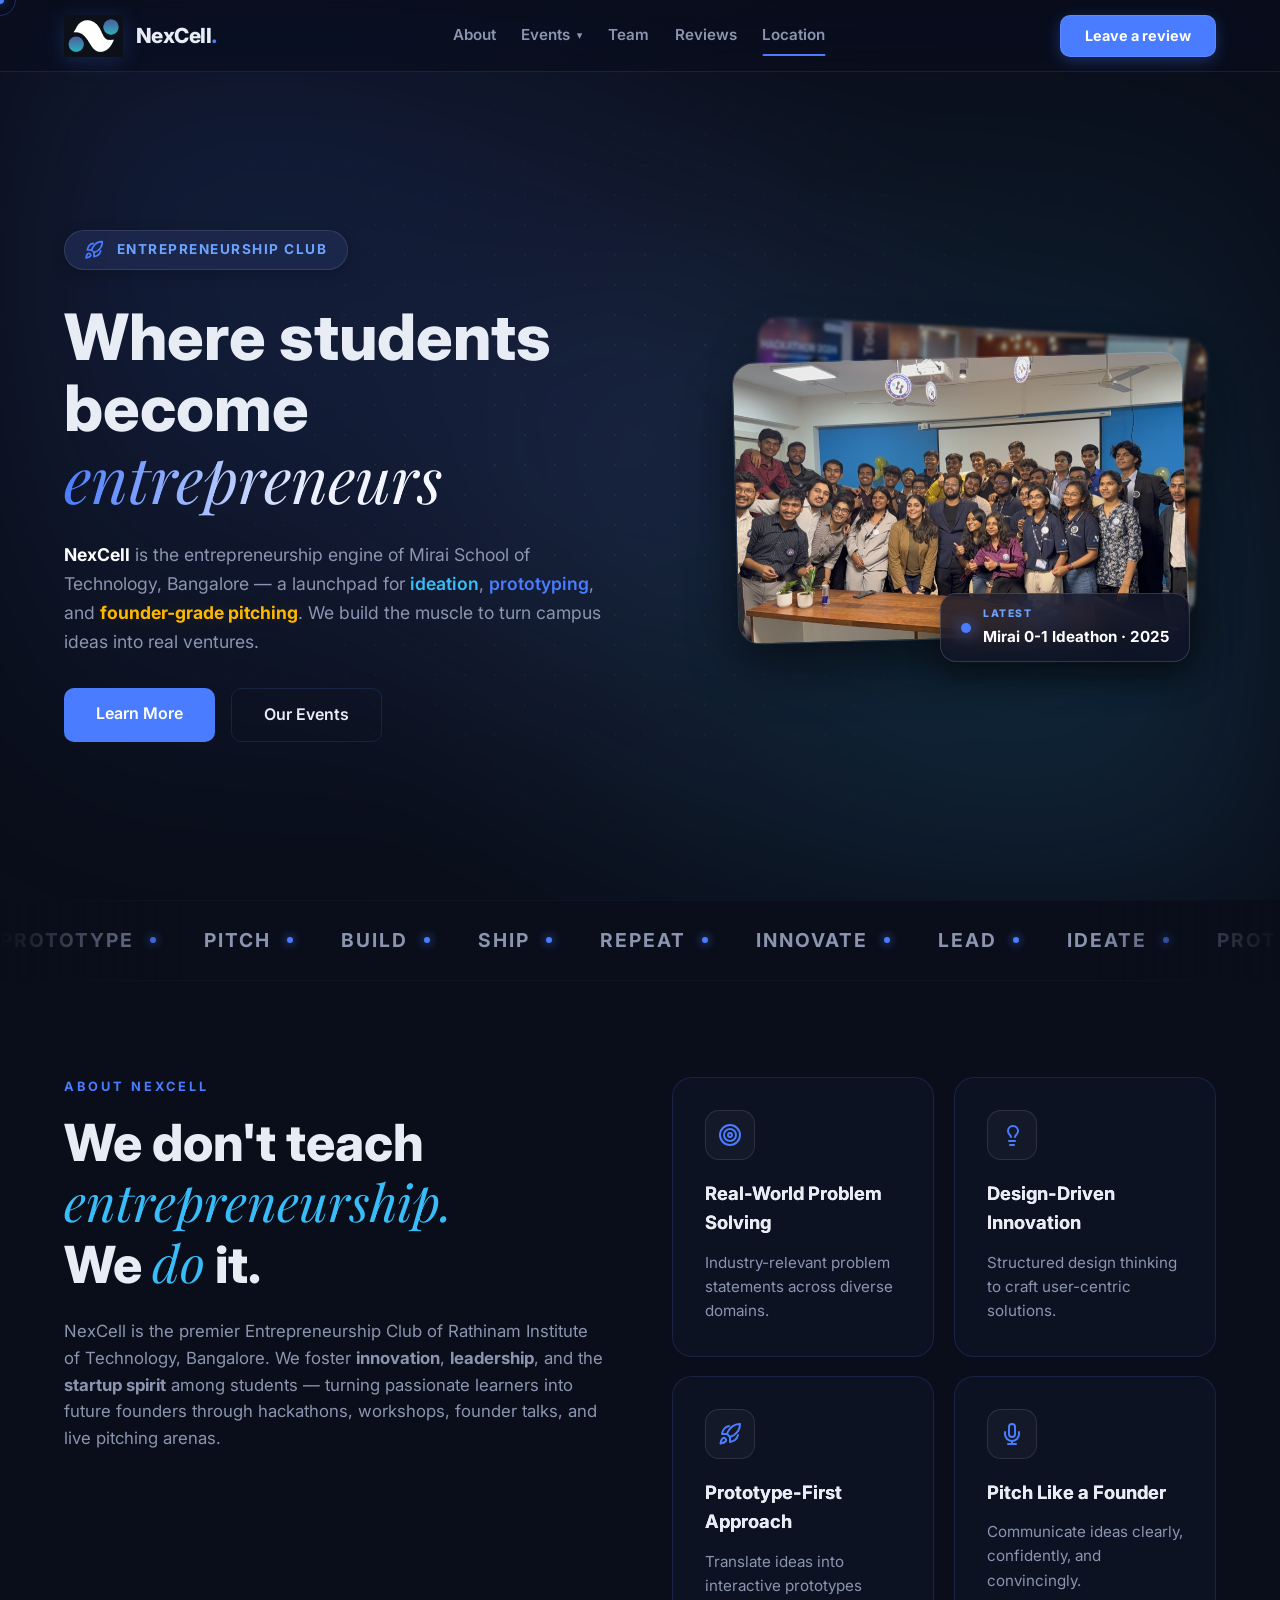
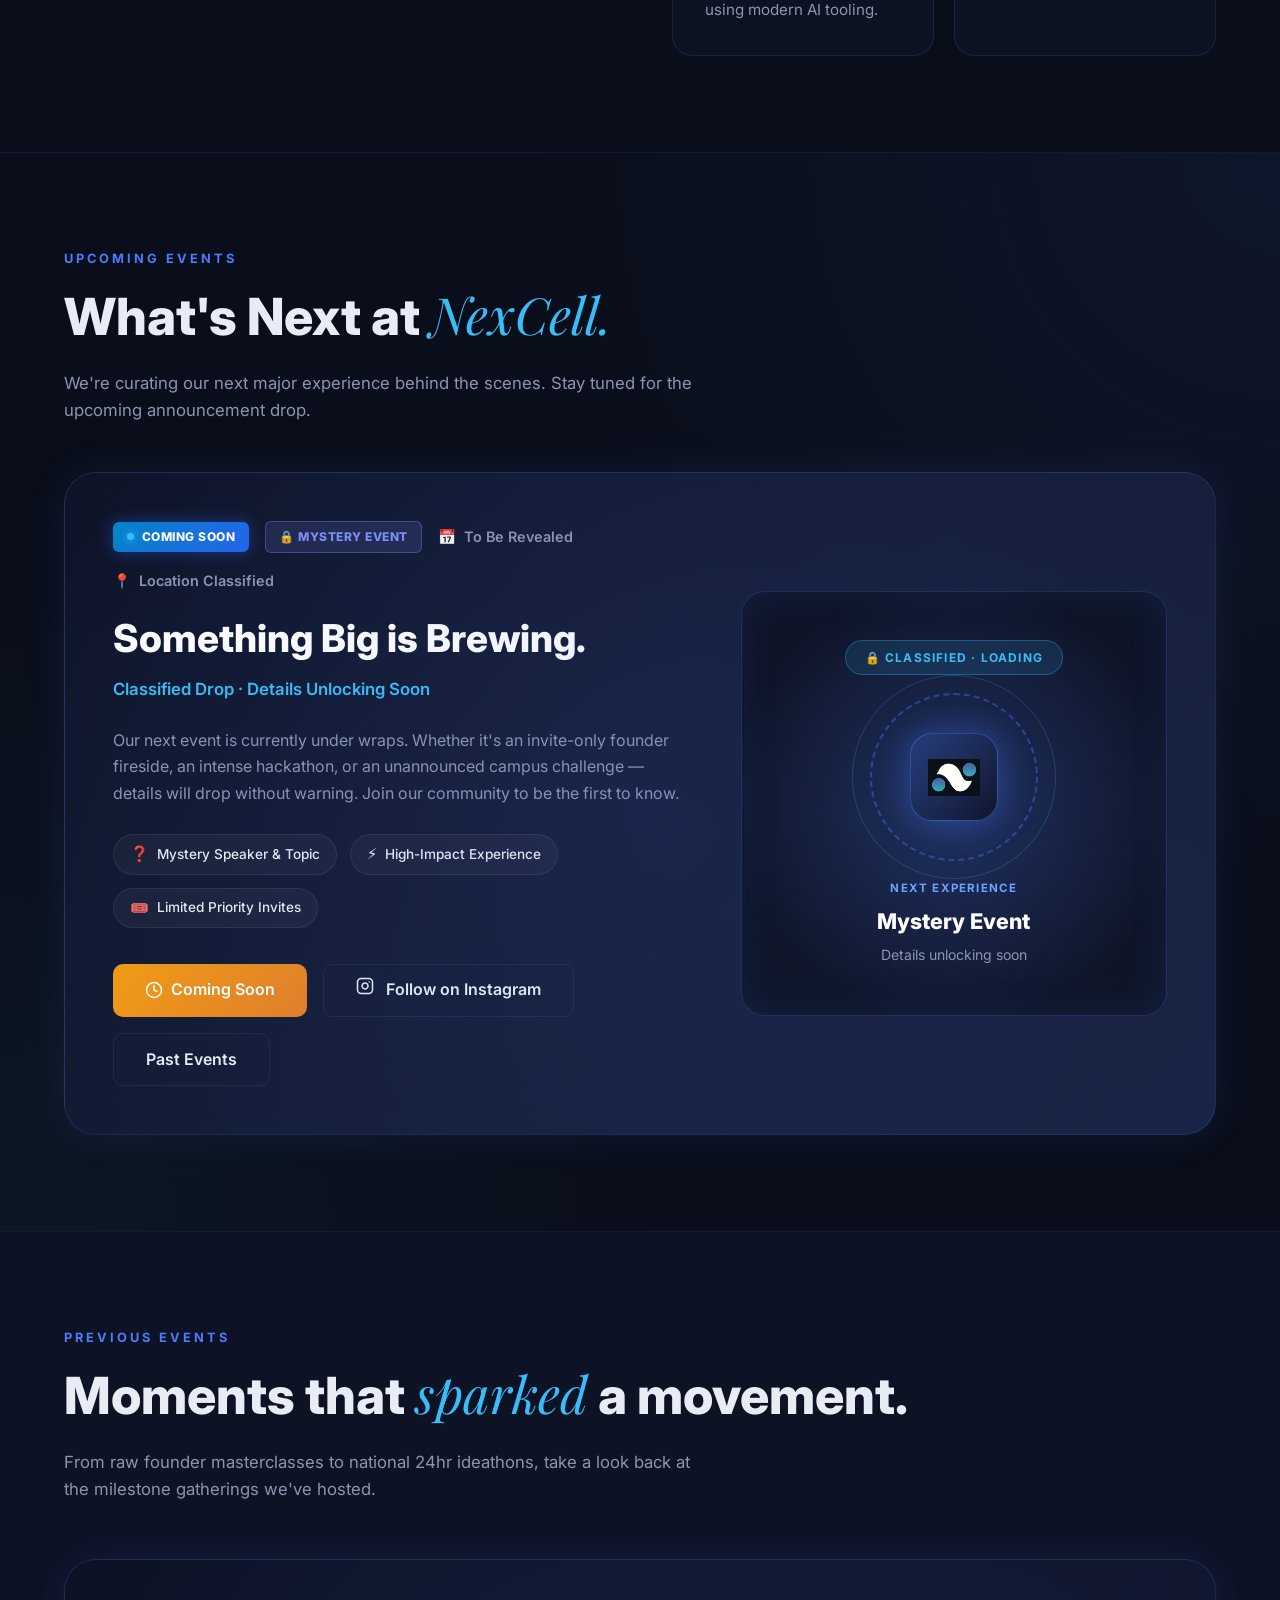
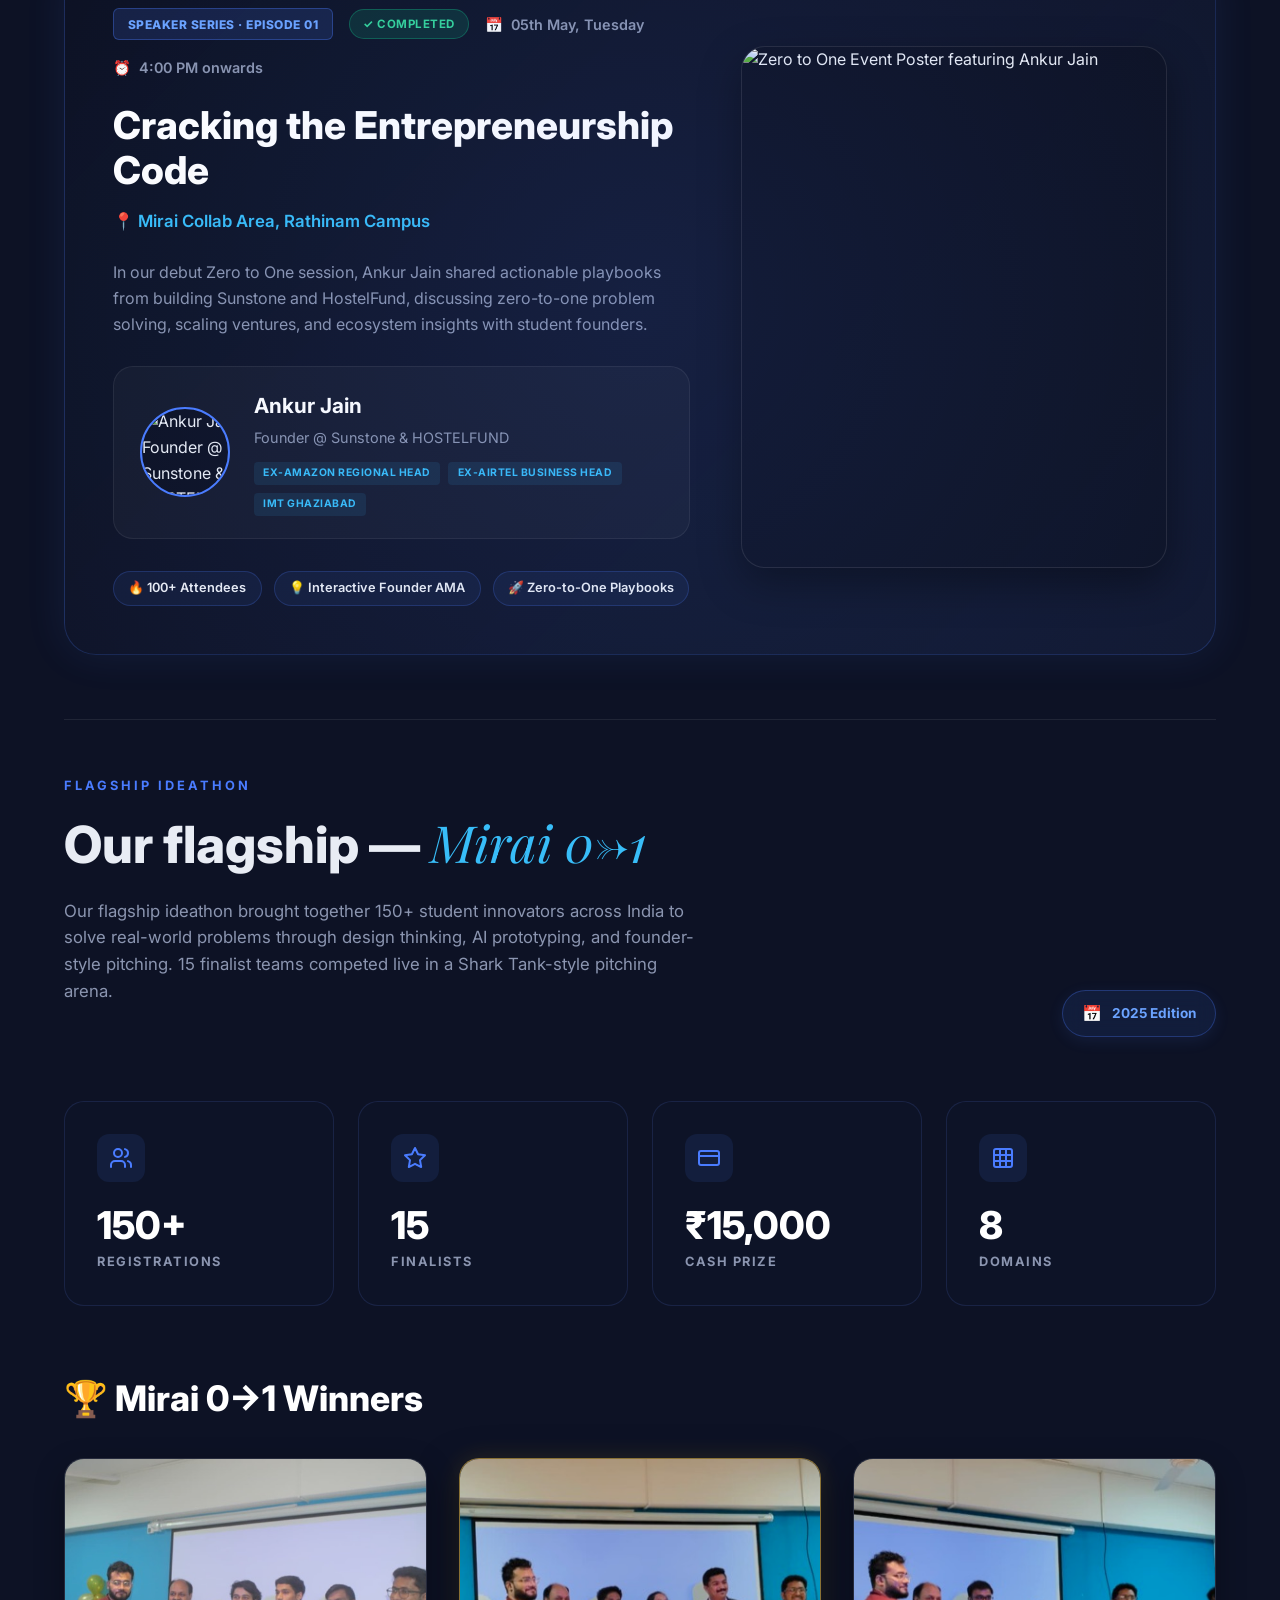
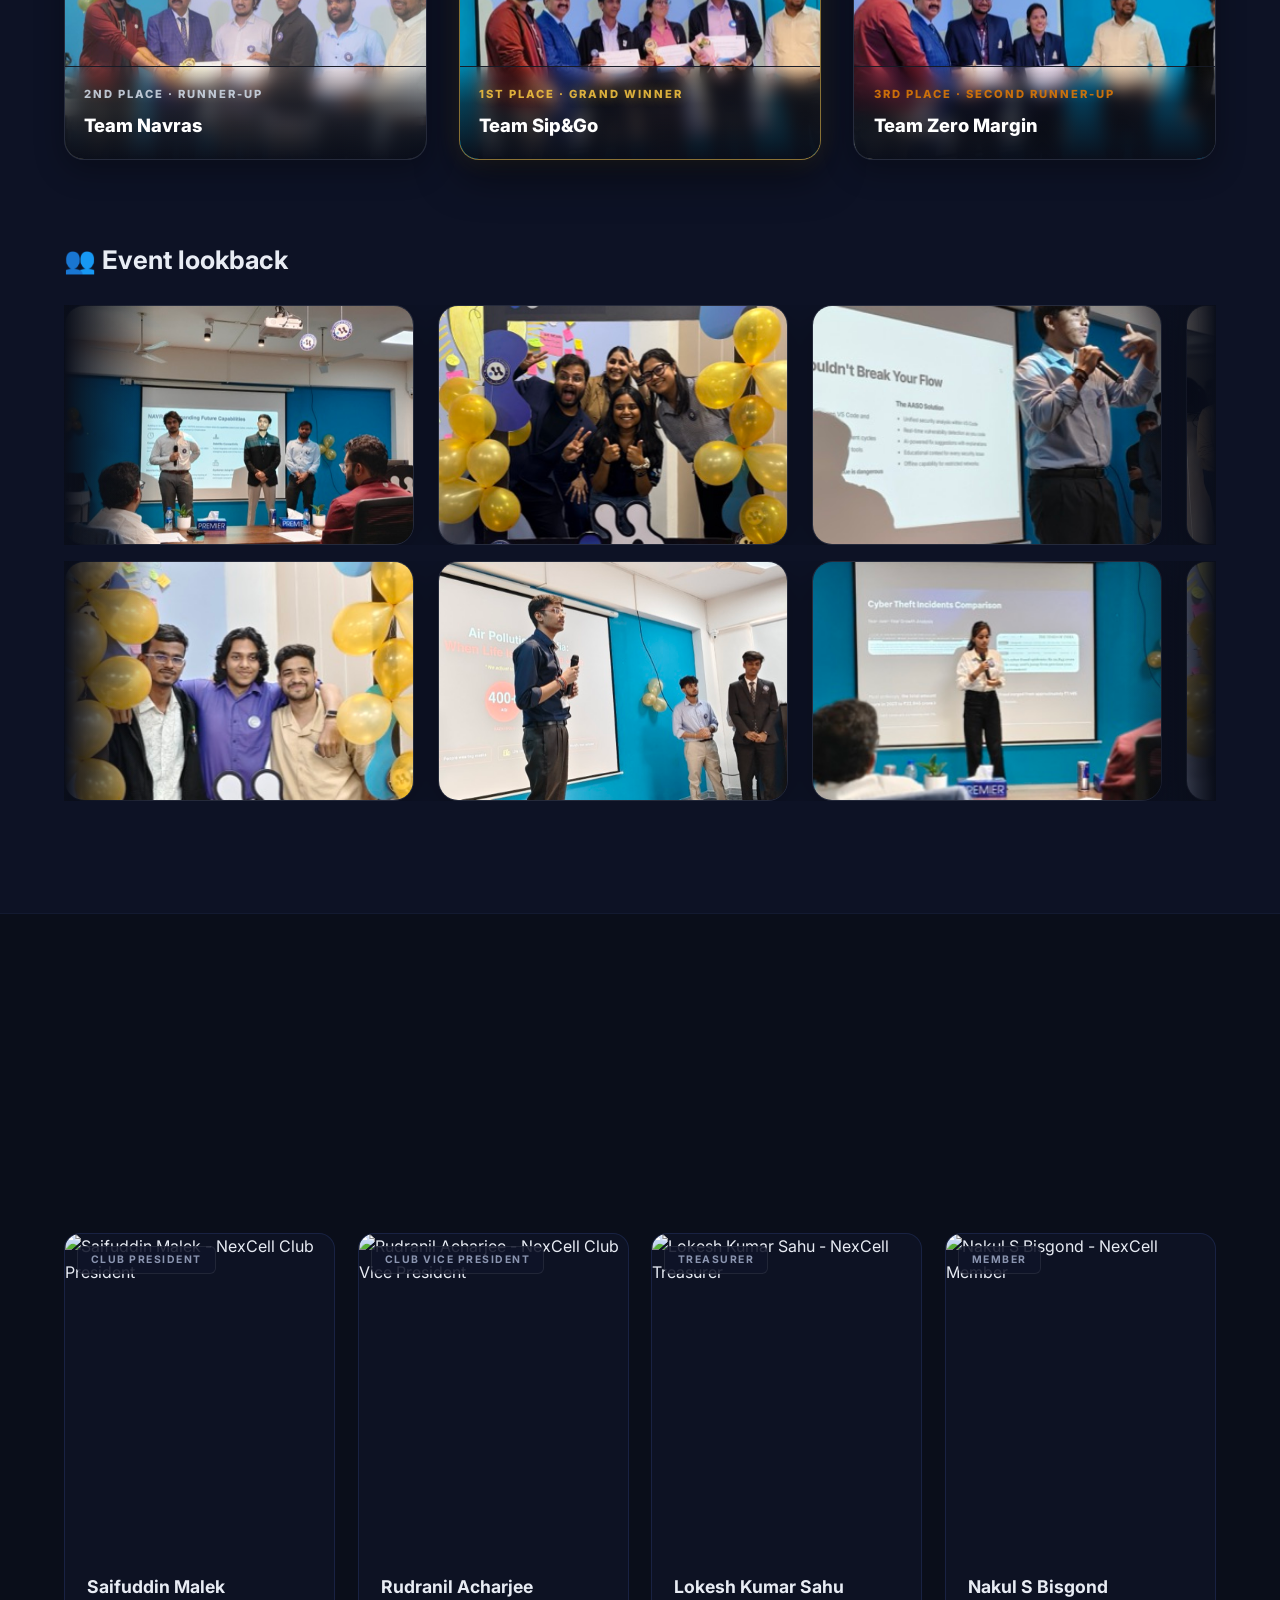
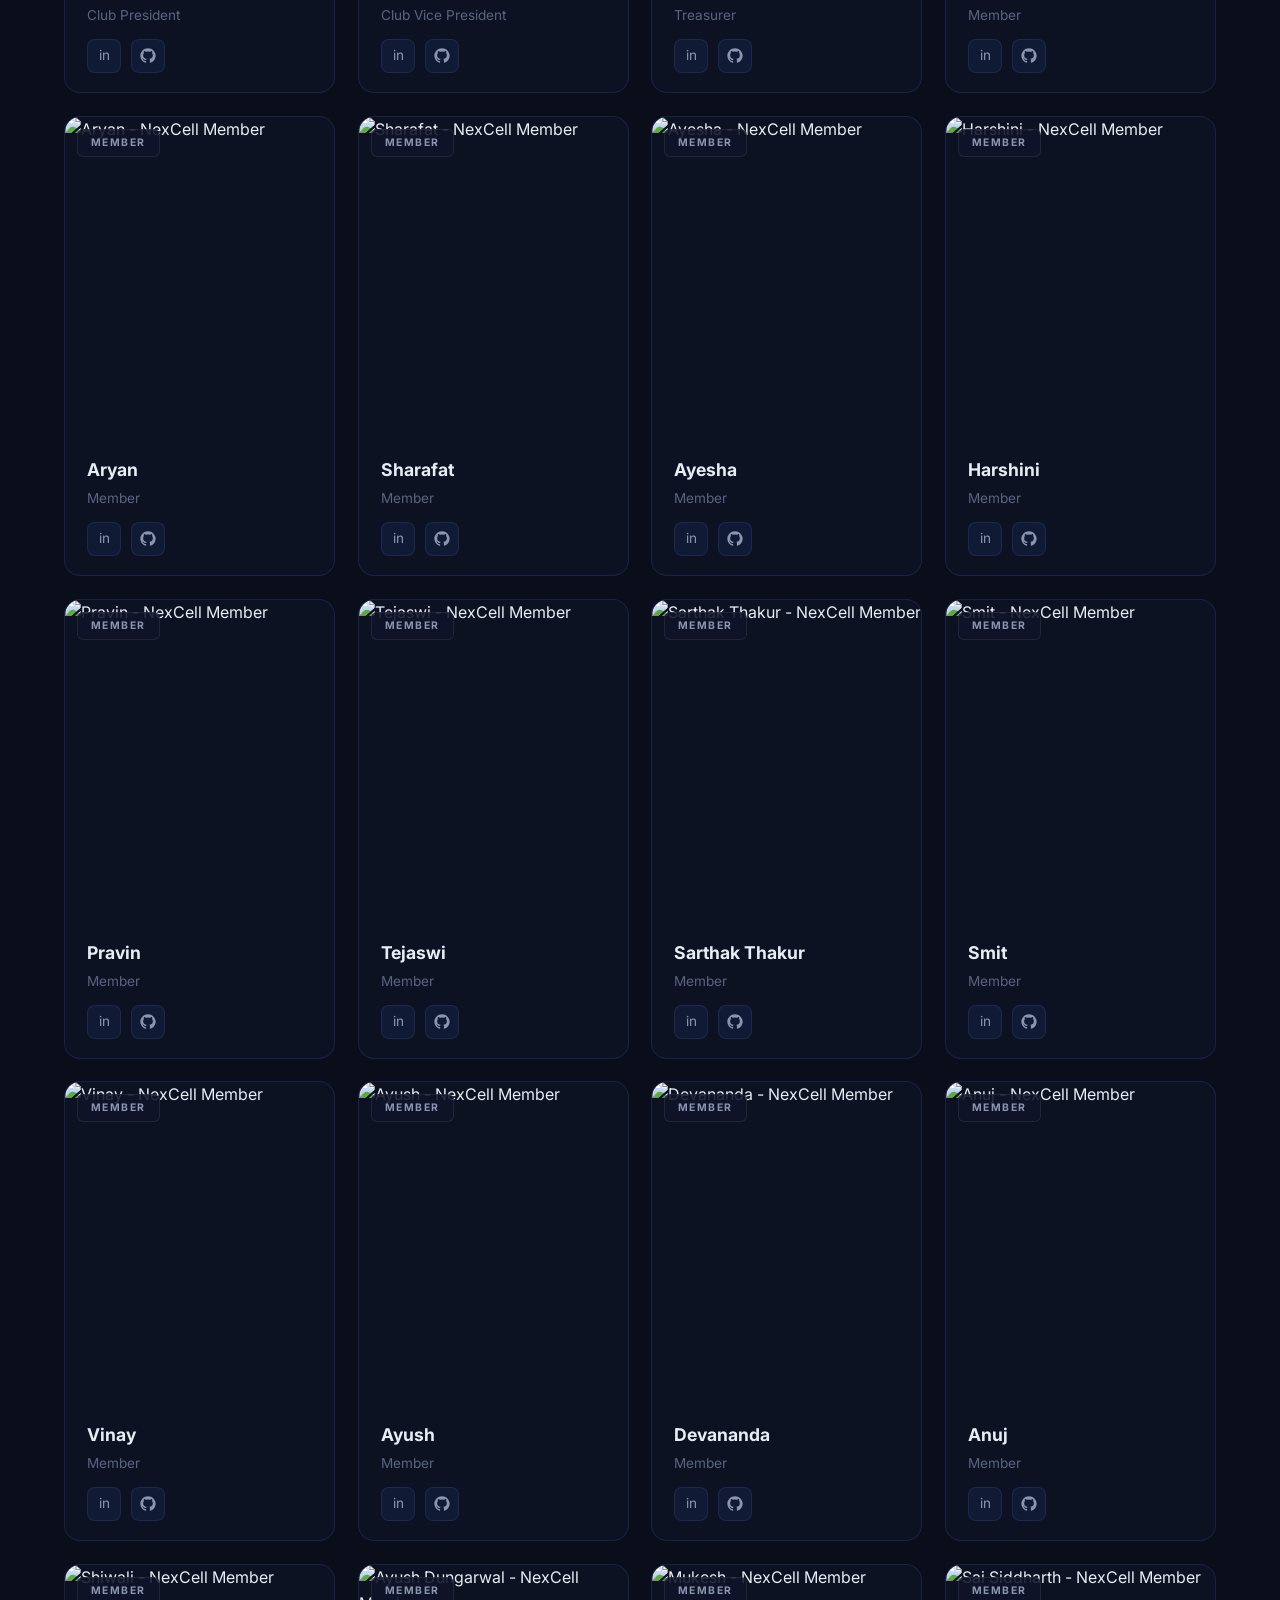
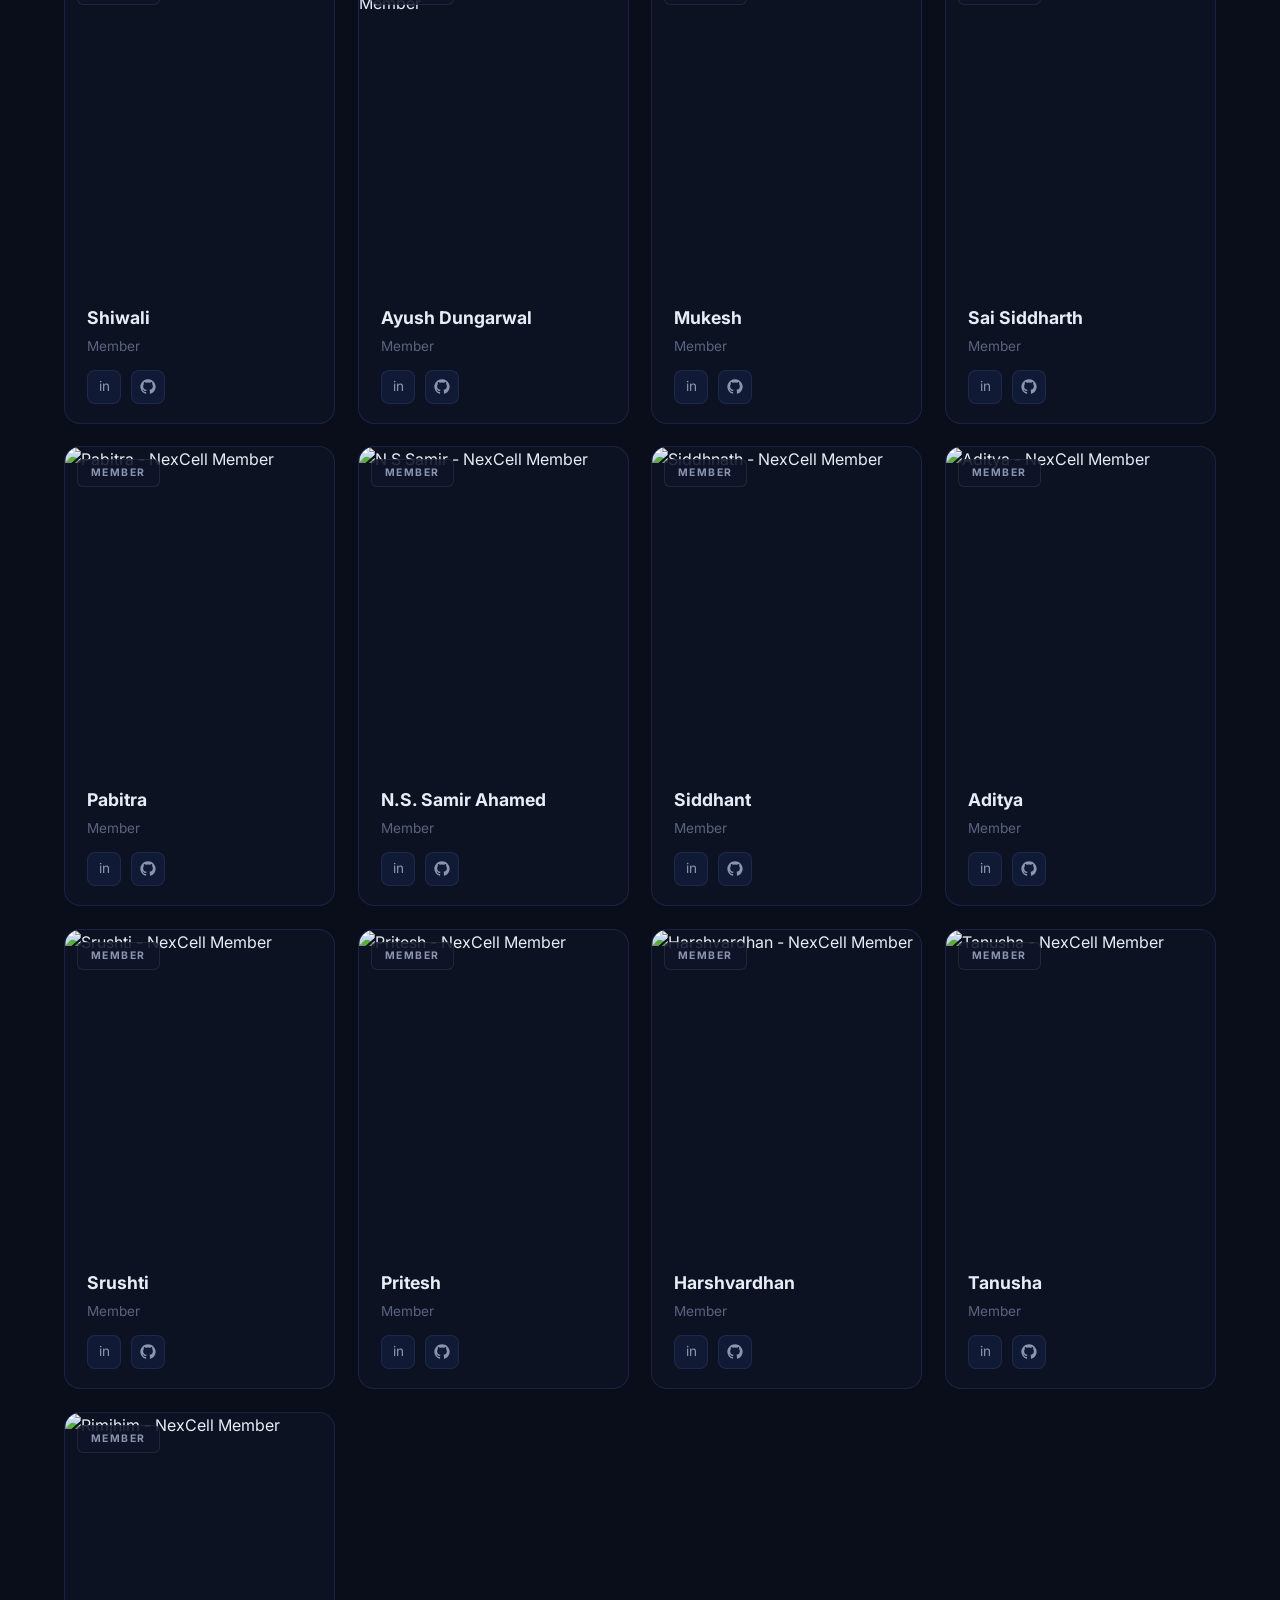
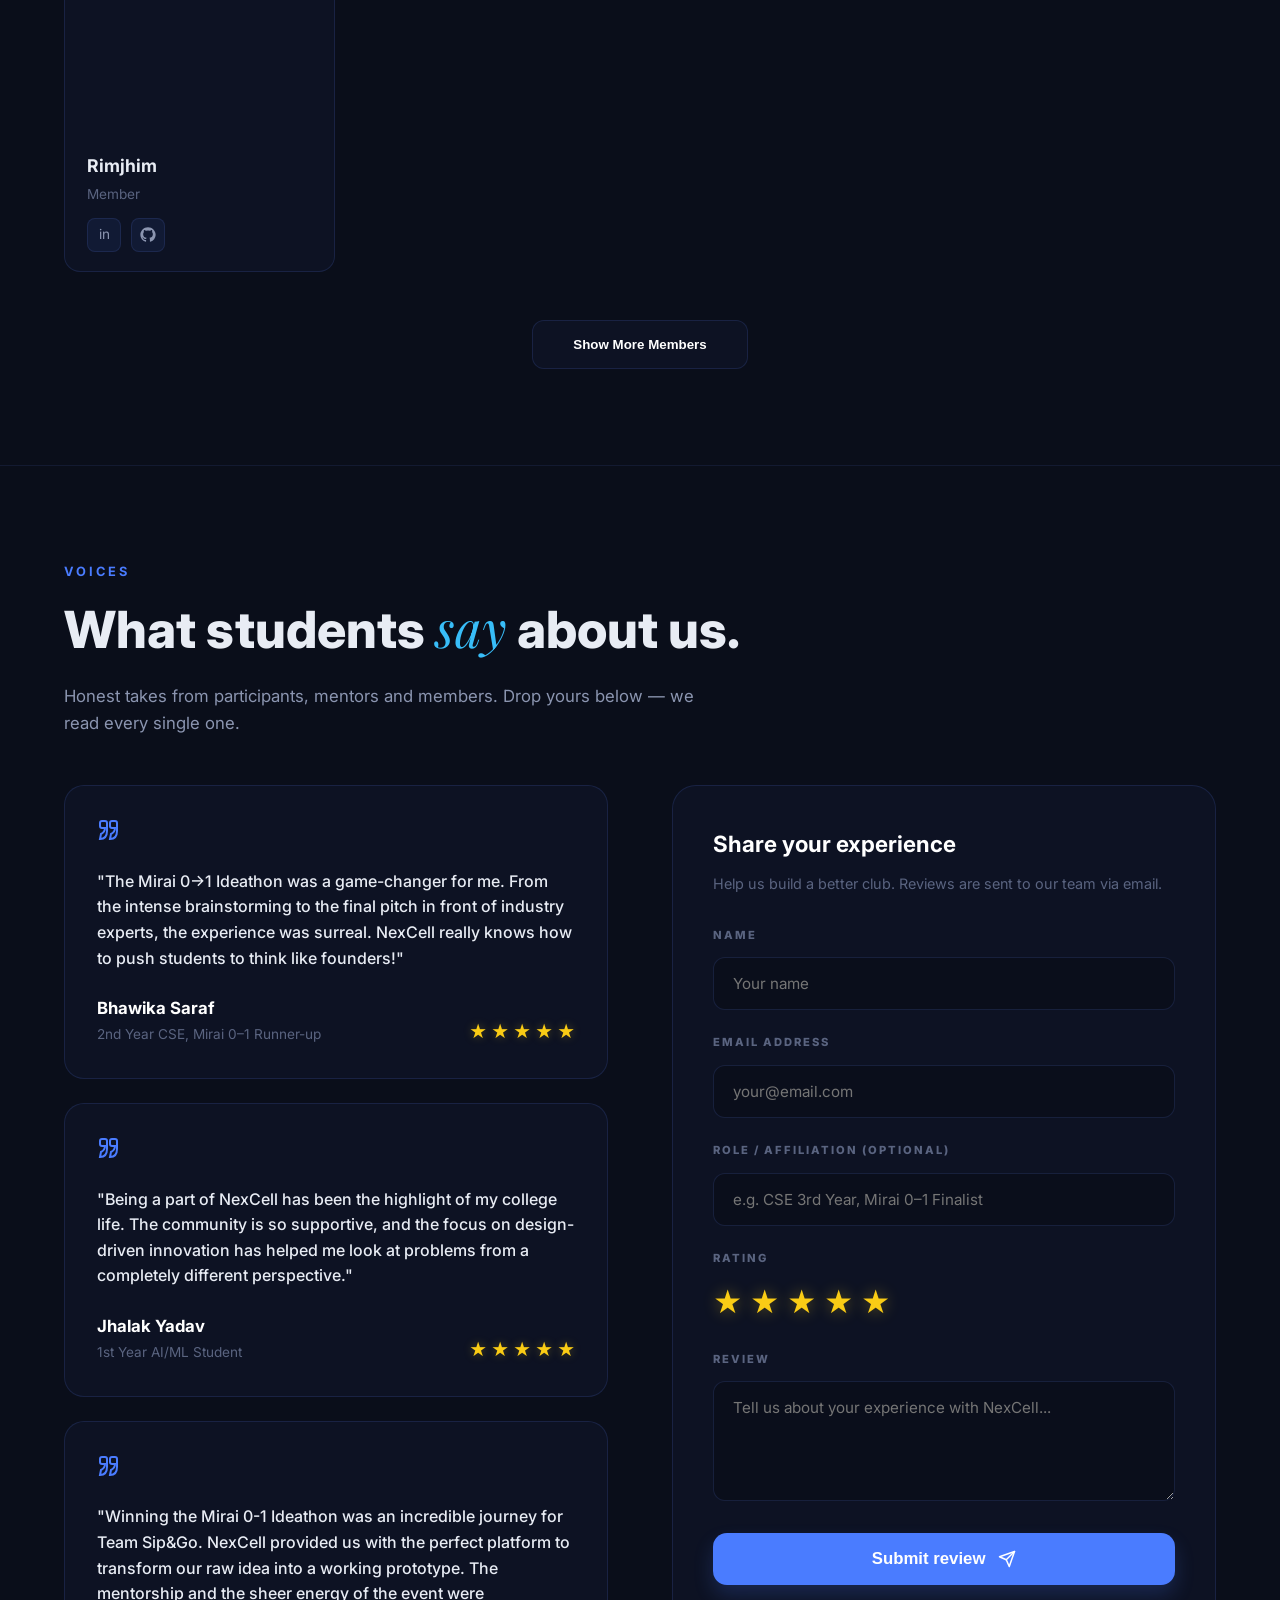
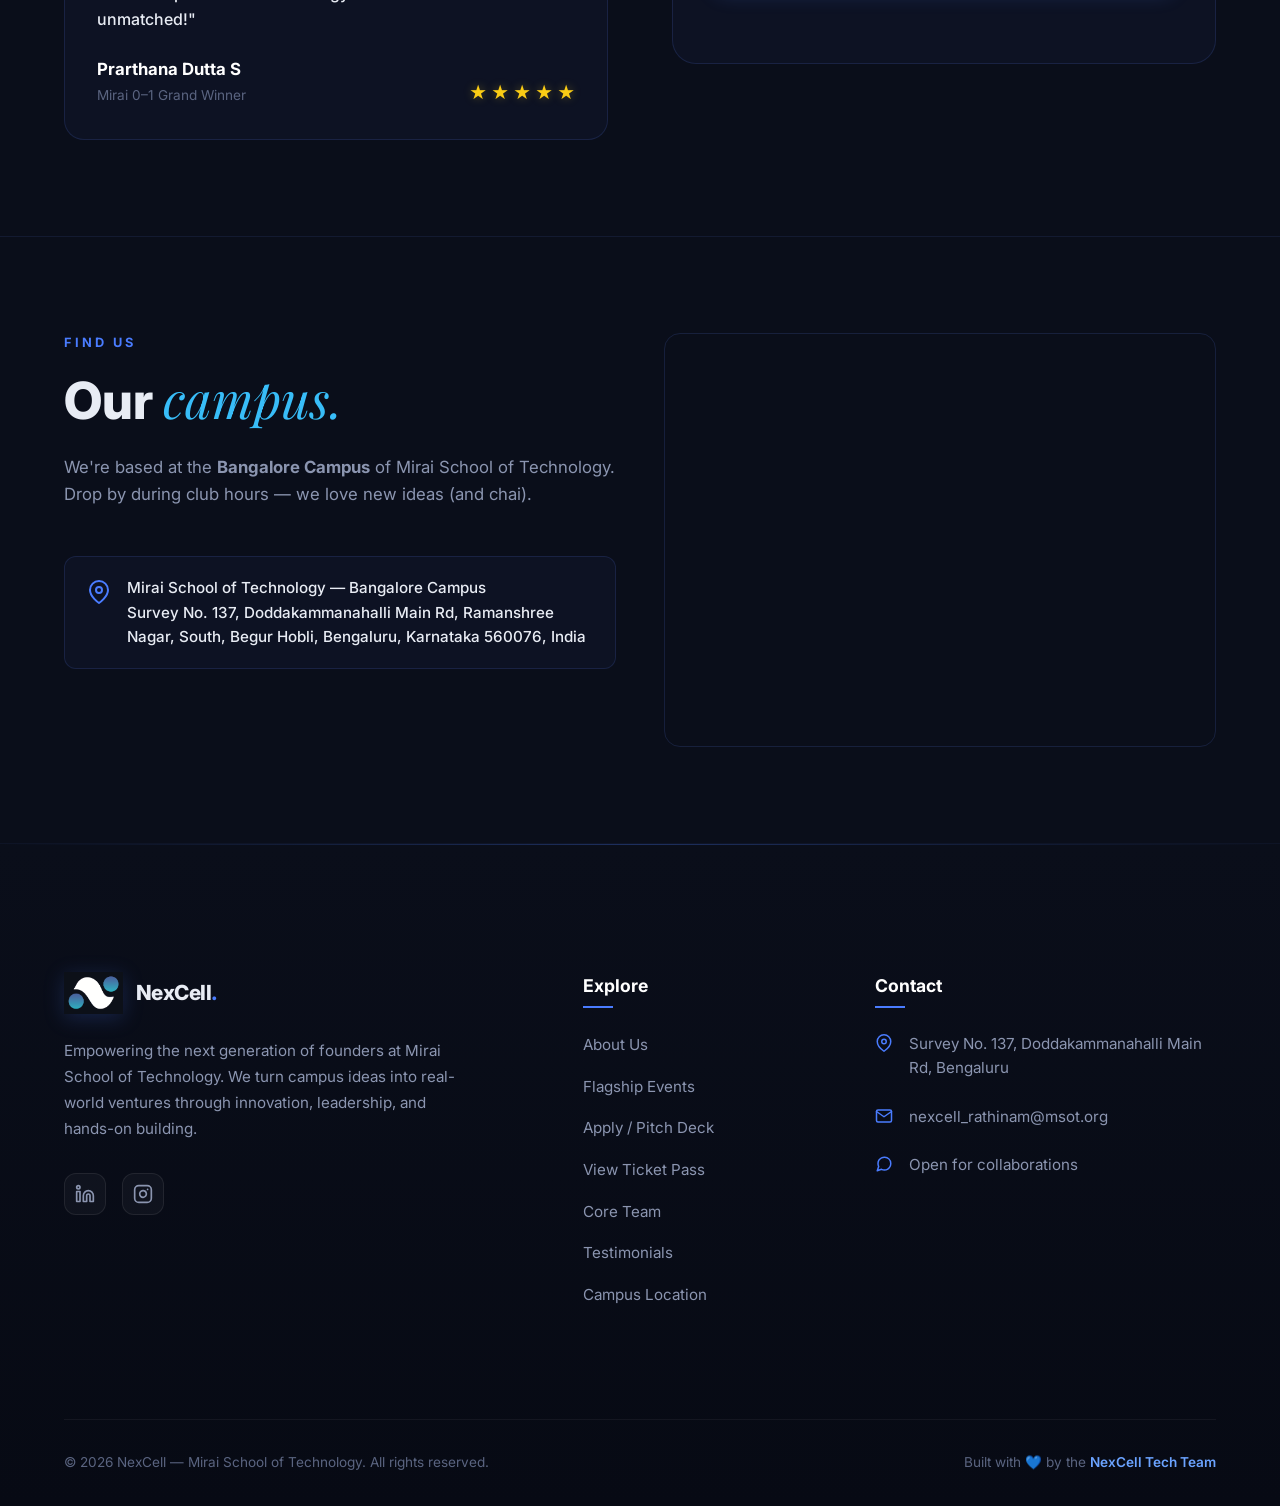
==== index.html @ ce95a1ca "fix: replace external imgbb logo url with local bundled Nex.png asset" ====
<!DOCTYPE html>
<html lang="en">

<head>
  <!-- NexCell Club Website -->
  <meta charset="UTF-8">
  <meta name="viewport" content="width=device-width, initial-scale=1.0">
  <title>NexCell — Entrepreneurship Club | Rathinam Institute of Technology</title>
  <meta name="description"
    content="NexCell is the premier Entrepreneurship Club of Rathinam Institute of Technology, Bangalore. We foster innovation, leadership, and startup spirit among students.">
  <meta name="keywords" content="NexCell, Entrepreneurship Club, Rathinam Institute of Technology, Bangalore, Startup, Innovation, Student Club, Mirai School of Technology">
  <meta name="author" content="NexCell Tech Team">
  <link rel="canonical" href="https://sapnilbiswas.github.io/NexCell-/">

  <!-- Open Graph / Facebook -->
  <meta property="og:type" content="website">
  <meta property="og:url" content="https://sapnilbiswas.github.io/NexCell-/">
  <meta property="og:title" content="NexCell — Entrepreneurship Club | Rathinam Institute of Technology">
  <meta property="og:description" content="The premier Entrepreneurship Club of Rathinam Institute of Technology. Fostering innovation, leadership, and startup spirit.">
  <meta property="og:image" content="images/Nex.png">

  <!-- Twitter -->
  <meta property="twitter:card" content="summary_large_image">
  <meta property="twitter:url" content="https://sapnilbiswas.github.io/NexCell-/">
  <meta property="twitter:title" content="NexCell — Entrepreneurship Club | Rathinam Institute of Technology">
  <meta property="twitter:description" content="The premier Entrepreneurship Club of Rathinam Institute of Technology. Fostering innovation, leadership, and startup spirit.">
  <meta property="twitter:image" content="images/Nex.png">

  <!-- Performance Preconnect -->
  <link rel="preconnect" href="https://fonts.googleapis.com">
  <link rel="preconnect" href="https://fonts.gstatic.com" crossorigin>
  <link rel="preconnect" href="https://i.ibb.co">

  <link rel="stylesheet" href="style.css?v=6">
  <link rel="icon" type="image/png" href="images/Nex.png">
  <script>
    document.documentElement.classList.add('has-js');
  </script>
  <noscript>
    <style>
      .fade-up {
        opacity: 1 !important;
        transform: none !important;
      }
    </style>
  </noscript>

  <!-- Structured Data / JSON-LD -->
  <script type="application/ld+json">
    {
      "@context": "https://schema.org",
      "@type": "EducationalOrganization",
      "name": "NexCell",
      "url": "https://sapnilbiswas.github.io/NexCell-/",
      "logo": "images/Nex.png",
      "description": "NexCell is the premier Entrepreneurship Club of Rathinam Institute of Technology, Bangalore.",
      "parentOrganization": {
        "@type": "EducationalOrganization",
        "name": "Rathinam Institute of Technology"
      },
      "address": {
        "@type": "PostalAddress",
        "streetAddress": "Survey No. 137, Doddakammanahalli Main Rd, Ramanshree Nagar",
        "addressLocality": "Bangalore",
        "addressRegion": "Karnataka",
        "postalCode": "560076",
        "addressCountry": "IN"
      }
    }
  </script>
</head>

<body>

  <!-- ═══ NAVBAR ═══ -->
  <nav class="navbar" id="navbar">
    <a href="#" class="nav-logo" aria-label="NexCell Home">
      <div class="nav-logo-icon">
        <img src="images/Nex.png" alt="NexCell Logo" class="logo-img" width="42" height="42">
      </div>
      <div class="nav-logo-text">NexCell<span>.</span></div>
    </a>
    <ul class="nav-links" id="navLinks">
      <li><a href="#about">About</a></li>
      <li class="nav-dropdown">
        <a href="javascript:void(0)" class="dropdown-trigger">Events <span class="dropdown-icon">▾</span></a>
        <ul class="dropdown-menu">
          <li><a href="#upcoming-events">Upcoming Events</a></li>
          <li><a href="#events">Past Events</a></li>
          <li><a href="events/apply.html">Apply / Register</a></li>
          <li><a href="events/ticket.html">View Ticket</a></li>
        </ul>
      </li>
      <li><a href="#team">Team</a></li>
      <li><a href="#reviews">Reviews</a></li>
      <li><a href="#location">Location</a></li>
      <li class="mobile-cta-li"><a href="#reviews" class="mobile-nav-cta">Leave a review ★</a></li>
    </ul>
    <a href="#reviews" class="nav-cta">Leave a review</a>
    <button class="hamburger" id="hamburger" aria-label="Toggle menu">
      <span></span><span></span><span></span>
    </button>
  </nav>

  <!-- ═══ HERO ═══ -->
  <section class="hero" id="hero">
    <div class="hero-content">
      <div class="hero-text fade-up">
        <span class="hero-label">
          <svg class="hero-label-icon" width="20" height="20" viewBox="0 0 24 24" fill="none" stroke="currentColor"
            stroke-width="2" stroke-linecap="round" stroke-linejoin="round">
            <path d="M4.5 16.5c-1.5 1.26-2 5-2 5s3.74-.5 5-2c.71-.84.7-2.13-.09-2.91a2.18 2.18 0 0 0-2.91-.09z"></path>
            <path d="m12 15-3-3a22 22 0 0 1 2-3.95A12.88 12.88 0 0 1 22 2c0 2.72-.78 7.5-6 11a22.35 22.35 0 0 1-4 2z">
            </path>
            <path d="M9 12H4s.55-3.03 2-5c1.62-2.2 5-3 5-3"></path>
            <path d="M12 15v5s3.03-.55 5-2c2.2-1.62 3-5 3-5"></path>
          </svg>
          Entrepreneurship Club
        </span>
        <h1 class="hero-title">Where students become <span class="italic">entrepreneurs</span></h1>
        <p class="hero-desc"><span class="text-white">NexCell</span> is the entrepreneurship engine of Mirai School of
          Technology, Bangalore — a launchpad for <span class="highlight-cyan">ideation</span>, <span
            class="highlight-blue">prototyping</span>, and <span class="highlight-gold">founder-grade pitching</span>.
          We build the muscle to turn campus ideas into real ventures.</p>
        <div class="hero-buttons">
          <a href="#about" class="btn-primary">Learn More</a>
          <a href="#events" class="btn-secondary">Our Events</a>
        </div>
      </div>
      <div class="hero-images fade-up">
        <div class="hero-img stack-back"><img src="images/hero_networking.jpg" alt="NexCell Event Networking" width="600" height="450" fetchpriority="high" decoding="async"></div>
        <div class="hero-img stack-front"><img src="images/hero_ideathon.jpg" alt="Mirai 0-1 Ideathon Participants" width="600" height="450" fetchpriority="high" decoding="async"></div>
        <div class="event-badge">
          <div class="badge-dot"></div>
          <div class="badge-text">
            <span class="badge-label">LATEST</span>
            <span class="badge-title">Mirai 0-1 Ideathon · 2025</span>
          </div>
        </div>
      </div>
    </div>
  </section>

  <!-- ═══ TICKER ═══ -->
  <div class="ticker-section">
    <div class="ticker-wrapper">
      <div class="ticker-content">
        <span>PROTOTYPE <i class="dot"></i></span>
        <span>PITCH <i class="dot"></i></span>
        <span>BUILD <i class="dot"></i></span>
        <span>SHIP <i class="dot"></i></span>
        <span>REPEAT <i class="dot"></i></span>
        <span>INNOVATE <i class="dot"></i></span>
        <span>LEAD <i class="dot"></i></span>
        <span>IDEATE <i class="dot"></i></span>
        <!-- Duplicate for seamless scroll -->
        <span>PROTOTYPE <i class="dot"></i></span>
        <span>PITCH <i class="dot"></i></span>
        <span>BUILD <i class="dot"></i></span>
        <span>SHIP <i class="dot"></i></span>
        <span>REPEAT <i class="dot"></i></span>
        <span>INNOVATE <i class="dot"></i></span>
        <span>LEAD <i class="dot"></i></span>
        <span>IDEATE <i class="dot"></i></span>
      </div>
    </div>
  </div>

  <!-- ═══ ABOUT ═══ -->
  <section class="section" id="about">
    <div class="section-inner">
      <div class="about-grid">
        <div class="fade-up">
          <div class="section-label">About NexCell</div>
          <h2 class="section-title">We don't teach <span class="italic">entrepreneurship.</span><br>We <span
              class="italic">do</span> it.</h2>
          <p class="section-desc">NexCell is the premier Entrepreneurship Club of Rathinam Institute of Technology,
            Bangalore. We foster <strong>innovation</strong>, <strong>leadership</strong>, and the <strong>startup
              spirit</strong> among students — turning passionate learners into future founders through hackathons,
            workshops, founder talks, and live pitching arenas.</p>
        </div>
        <div class="about-right">
          <div class="feature-card fade-up" style="transition-delay: 0.1s">
            <div class="feature-icon">
              <svg width="24" height="24" viewBox="0 0 24 24" fill="none" stroke="currentColor" stroke-width="2"
                stroke-linecap="round" stroke-linejoin="round">
                <circle cx="12" cy="12" r="10"></circle>
                <circle cx="12" cy="12" r="6"></circle>
                <circle cx="12" cy="12" r="2"></circle>
              </svg>
            </div>
            <h3>Real-World Problem Solving</h3>
            <p>Industry-relevant problem statements across diverse domains.</p>
          </div>
          <div class="feature-card fade-up" style="transition-delay: 0.2s">
            <div class="feature-icon">
              <svg width="24" height="24" viewBox="0 0 24 24" fill="none" stroke="currentColor" stroke-width="2"
                stroke-linecap="round" stroke-linejoin="round">
                <path
                  d="M15 14c.2-1 .7-1.7 1.5-2.5 1-.9 1.5-2.2 1.5-3.5A5 5 0 0 0 8 8c0 1.3.5 2.6 1.5 3.5.8.8 1.3 1.5 1.5 2.5">
                </path>
                <path d="M9 18h6"></path>
                <path d="M10 22h4"></path>
              </svg>
            </div>
            <h3>Design-Driven Innovation</h3>
            <p>Structured design thinking to craft user-centric solutions.</p>
          </div>
          <div class="feature-card fade-up" style="transition-delay: 0.3s">
            <div class="feature-icon">
              <svg width="24" height="24" viewBox="0 0 24 24" fill="none" stroke="currentColor" stroke-width="2"
                stroke-linecap="round" stroke-linejoin="round">
                <path d="M4.5 16.5c-1.5 1.26-2 5-2 5s3.74-.5 5-2c.71-.84.7-2.13-.09-2.91a2.18 2.18 0 0 0-2.91-.09z">
                </path>
                <path
                  d="m12 15-3-3a22 22 0 0 1 2-3.95A12.88 12.88 0 0 1 22 2c0 2.72-.78 7.5-6 11a22.35 22.35 0 0 1-4 2z">
                </path>
                <path d="M9 12H4s.55-3.03 2-5c1.62-2.2 5-3 5-3"></path>
                <path d="M12 15v5s3.03-.55 5-2c2.2-1.62 3-5 3-5"></path>
              </svg>
            </div>
            <h3>Prototype-First Approach</h3>
            <p>Translate ideas into interactive prototypes using modern AI tooling.</p>
          </div>
          <div class="feature-card fade-up" style="transition-delay: 0.4s">
            <div class="feature-icon">
              <svg width="24" height="24" viewBox="0 0 24 24" fill="none" stroke="currentColor" stroke-width="2"
                stroke-linecap="round" stroke-linejoin="round">
                <path d="M12 2a3 3 0 0 0-3 3v7a3 3 0 0 0 6 0V5a3 3 0 0 0-3-3Z"></path>
                <path d="M19 10v2a7 7 0 0 1-14 0v-2"></path>
                <line x1="12" y1="19" x2="12" y2="22"></line>
                <line x1="8" y1="22" x2="16" y2="22"></line>
              </svg>
            </div>
            <h3>Pitch Like a Founder</h3>
            <p>Communicate ideas clearly, confidently, and convincingly.</p>
          </div>
        </div>
      </div>
    </div>
  </section>

  <hr class="section-divider">

  <!-- ═══ UPCOMING EVENTS ═══ -->
  <section class="section upcoming-events" id="upcoming-events">
    <div class="section-inner">
      <div class="fade-up">
        <div class="section-label">Upcoming Events</div>
        <h2 class="section-title">What's Next at <span class="italic">NexCell.</span></h2>
        <p class="section-desc">We're curating our next major experience behind the scenes. Stay tuned for the upcoming announcement drop.</p>
      </div>

      <div class="upcoming-card upcoming-teaser-card fade-up">
        <div class="upcoming-content">
          <div class="event-meta">
            <span class="event-tag pulse-tag">Coming Soon</span>
            <span class="mystery-tag">🔒 Mystery Event</span>
            <div class="event-date"><span>📅</span> To Be Revealed</div>
            <div class="event-time"><span>📍</span> Location Classified</div>
          </div>
          <h3 class="event-title">Something Big is <span class="italic">Brewing.</span></h3>
          <p class="event-loc">Classified Drop · Details Unlocking Soon</p>

          <p class="upcoming-teaser-text">
            Our next event is currently under wraps. Whether it's an invite-only founder fireside, an intense hackathon, or an unannounced campus challenge — details will drop without warning. Join our community to be the first to know.
          </p>

          <div class="upcoming-perks">
            <div class="perk-item">
              <span class="perk-icon">❓</span>
              <span>Mystery Speaker & Topic</span>
            </div>
            <div class="perk-item">
              <span class="perk-icon">⚡</span>
              <span>High-Impact Experience</span>
            </div>
            <div class="perk-item">
              <span class="perk-icon">🎟️</span>
              <span>Limited Priority Invites</span>
            </div>
          </div>

          <div class="event-actions">
            <span class="btn-primary" style="background: linear-gradient(135deg, #f39c12 0%, #e67e22 100%); cursor: default; display: inline-flex; align-items: center; user-select: none;">
              <svg width="18" height="18" viewBox="0 0 24 24" fill="none" stroke="currentColor" stroke-width="2" stroke-linecap="round" stroke-linejoin="round" style="margin-right: 8px;">
                <circle cx="12" cy="12" r="10"></circle>
                <polyline points="12 6 12 12 16 14"></polyline>
              </svg>
              Coming Soon
            </span>
            <a href="https://www.instagram.com/nexcell_mirai?igsh=MTM4enN2YnlpZTUzOA==" target="_blank" rel="noopener noreferrer" class="btn-secondary">
              <svg width="18" height="18" viewBox="0 0 24 24" fill="none" stroke="currentColor" stroke-width="2" stroke-linecap="round" stroke-linejoin="round" style="margin-right: 8px;">
                <rect x="2" y="2" width="20" height="20" rx="5" ry="5"></rect>
                <path d="M16 11.37A4 4 0 1 1 12.63 8 4 4 0 0 1 16 11.37z"></path>
                <line x1="17.5" y1="6.5" x2="17.51" y2="6.5"></line>
              </svg>
              Follow on Instagram
            </a>
            <a href="#events" class="btn-secondary">Past Events</a>
          </div>
        </div>
        
        <div class="upcoming-teaser-visual">
          <div class="teaser-visual-inner">
            <div class="teaser-badge-floating">🔒 Classified · Loading</div>
            <div class="teaser-graphic">
              <div class="pulse-ring"></div>
              <div class="pulse-ring delay-1"></div>
              <div class="teaser-logo-wrap">
                <img src="images/Nex.png" alt="NexCell Emblem" width="80" height="80">
              </div>
            </div>
            <div class="teaser-title-box">
              <span class="teaser-label">Next Experience</span>
              <h4>Mystery Event</h4>
              <p>Details unlocking soon</p>
            </div>
          </div>
        </div>
      </div>
    </div>
  </section>

  <hr class="section-divider">

  <!-- ═══ PREVIOUS EVENTS ═══ -->
  <section class="section events" id="events">
    <div class="section-inner">
      <div class="events-main-header fade-up">
        <div class="section-label">Previous Events</div>
        <h2 class="section-title">Moments that <span class="italic">sparked</span> a movement.</h2>
        <p class="section-desc">From raw founder masterclasses to national 24hr ideathons, take a look back at the milestone gatherings we've hosted.</p>
      </div>

      <!-- Past Event 1: Zero to One Ep 01 with Ankur Jain -->
      <div class="past-event-card fade-up">
        <div class="upcoming-content">
          <div class="event-meta">
            <span class="event-tag past-tag">Speaker Series · Episode 01</span>
            <span class="event-status-pill">✓ Completed</span>
            <div class="event-date"><span>📅</span> 05th May, Tuesday</div>
            <div class="event-time"><span>⏰</span> 4:00 PM onwards</div>
          </div>
          <h3 class="event-title">Cracking the Entrepreneurship Code</h3>
          <p class="event-loc">📍 Mirai Collab Area, Rathinam Campus</p>

          <p class="past-event-desc">
            In our debut Zero to One session, Ankur Jain shared actionable playbooks from building Sunstone and HostelFund, discussing zero-to-one problem solving, scaling ventures, and ecosystem insights with student founders.
          </p>

          <div class="speaker-profile">
            <div class="speaker-img">
              <img src="https://i.ibb.co/Hf8VDXFg/Zero-to-One-Episode-1-1.png" alt="Ankur Jain - Founder @ Sunstone & HOSTELFUND" loading="lazy" decoding="async" width="90" height="90">
            </div>
            <div class="speaker-info">
              <h4 class="speaker-name">Ankur Jain</h4>
              <p class="speaker-roles">Founder @ Sunstone & HOSTELFUND</p>
              <div class="speaker-badges">
                <span>Ex-Amazon Regional Head</span>
                <span>Ex-Airtel Business Head</span>
                <span>IMT Ghaziabad</span>
              </div>
            </div>
          </div>

          <div class="past-event-highlights">
            <div class="highlight-pill">🔥 100+ Attendees</div>
            <div class="highlight-pill">💡 Interactive Founder AMA</div>
            <div class="highlight-pill">🚀 Zero-to-One Playbooks</div>
          </div>
        </div>
        <div class="past-event-poster">
          <img src="https://i.ibb.co/3YFczNST/Zero-to-One-Episode-1.png" alt="Zero to One Event Poster featuring Ankur Jain" loading="lazy" decoding="async" width="500" height="700">
        </div>
      </div>

      <!-- Past Event 2: Mirai 0→1 Flagship Ideathon -->
      <div class="events-header past-flagship-header fade-up">
        <div class="events-header-text">
          <div class="section-label">Flagship Ideathon</div>
          <h3 class="section-title">Our flagship — <span class="italic">Mirai 0→1</span></h3>
          <p class="section-desc">Our flagship ideathon brought together 150+ student innovators across India to solve
            real-world problems through design thinking, AI prototyping, and founder-style pitching. 15 finalist teams
            competed live in a Shark Tank-style pitching arena.</p>
        </div>
        <div class="edition-badge">
          <span class="badge-icon">📅</span>
          <span class="badge-text">2025 Edition</span>
        </div>
      </div>

      <div class="stats-grid fade-up">
        <div class="stat-card">
          <div class="stat-icon">
            <svg width="24" height="24" viewBox="0 0 24 24" fill="none" stroke="currentColor" stroke-width="2"
              stroke-linecap="round" stroke-linejoin="round">
              <path d="M16 21v-2a4 4 0 0 0-4-4H6a4 4 0 0 0-4 4v2"></path>
              <circle cx="9" cy="7" r="4"></circle>
              <path d="M22 21v-2a4 4 0 0 0-3-3.87"></path>
              <path d="M16 3.13a4 4 0 0 1 0 7.75"></path>
            </svg>
          </div>
          <div class="stat-content">
            <div class="stat-value" data-target="150+">0</div>
            <div class="stat-label">Registrations</div>
          </div>
        </div>
        <div class="stat-card">
          <div class="stat-icon">
            <svg width="24" height="24" viewBox="0 0 24 24" fill="none" stroke="currentColor" stroke-width="2"
              stroke-linecap="round" stroke-linejoin="round">
              <path d="M12 2l3.09 6.26L22 9.27l-5 4.87 1.18 6.88L12 17.77l-6.18 3.25L7 14.14 2 9.27l6.91-1.01L12 2z">
              </path>
            </svg>
          </div>
          <div class="stat-content">
            <div class="stat-value" data-target="15">0</div>
            <div class="stat-label">Finalists</div>
          </div>
        </div>
        <div class="stat-card">
          <div class="stat-icon">
            <svg width="24" height="24" viewBox="0 0 24 24" fill="none" stroke="currentColor" stroke-width="2"
              stroke-linecap="round" stroke-linejoin="round">
              <rect x="2" y="5" width="20" height="14" rx="2"></rect>
              <line x1="2" y1="10" x2="22" y2="10"></line>
            </svg>
          </div>
          <div class="stat-content">
            <div class="stat-value" data-target="₹15,000">₹0</div>
            <div class="stat-label">Cash Prize</div>
          </div>
        </div>
        <div class="stat-card">
          <div class="stat-icon">
            <svg width="24" height="24" viewBox="0 0 24 24" fill="none" stroke="currentColor" stroke-width="2"
              stroke-linecap="round" stroke-linejoin="round">
              <rect x="3" y="3" width="18" height="18" rx="2" ry="2"></rect>
              <line x1="3" y1="9" x2="21" y2="9"></line>
              <line x1="3" y1="15" x2="21" y2="15"></line>
              <line x1="9" y1="3" x2="9" y2="21"></line>
              <line x1="15" y1="3" x2="15" y2="21"></line>
            </svg>
          </div>
          <div class="stat-content">
            <div class="stat-value" data-target="8">0</div>
            <div class="stat-label">Domains</div>
          </div>
        </div>
      </div>

      <!-- Winners -->
      <div class="fade-up">
        <h3 class="winners-title">🏆 Mirai 0→1 Winners</h3>
        <div class="winners-grid">
          <div class="winner-card winner-silver">
            <img src="images/winners/navras.jpg" alt="Team Navras - 2nd Place Winners" loading="lazy" decoding="async" width="400" height="300">
            <div class="winner-info">
              <div class="winner-place silver">2nd Place · Runner-up</div>
              <div class="winner-name">Team Navras</div>
            </div>
          </div>
          <div class="winner-card winner-gold">
            <img src="images/winners/sip_and_go.jpg" alt="Team Sip&Go - 1st Place Winners" loading="lazy" decoding="async" width="400" height="300">
            <div class="winner-info">
              <div class="winner-place gold">1st Place · Grand Winner</div>
              <div class="winner-name">Team Sip&Go</div>
            </div>
          </div>
          <div class="winner-card winner-bronze">
            <img src="images/winners/zero_margin.jpg" alt="Team Zero Margin - 3rd Place Winners" loading="lazy" decoding="async" width="400" height="300">
            <div class="winner-info">
              <div class="winner-place bronze">3rd Place · Second Runner-up</div>
              <div class="winner-name">Team Zero Margin</div>
            </div>
          </div>
        </div>
      </div>

      <!-- Lookback -->
      <div class="fade-up">
        <div class="lookback-header">
          <h3 class="lookback-title">👥 Event lookback</h3>
        </div>

        <!-- Row 1: Moving Left -->
        <div class="lookback-track">
          <div class="lookback-slider left">
            <div class="lookback-img"><img src="images/lookback/event_photo2.jpg" alt="NexCell Event Networking Session" loading="lazy" decoding="async" width="300" height="200"></div>
            <div class="lookback-img"><img src="images/lookback/crousal_image2.jpg" alt="Students pitching at NexCell event" loading="lazy" decoding="async" width="300" height="200"></div>
            <div class="lookback-img"><img src="images/lookback/crousal_image5.jpg" alt="NexCell Ideathon Workshop" loading="lazy" decoding="async" width="300" height="200"></div>
            <div class="lookback-img"><img src="images/lookback/event_photo3.jpg" alt="Mentorship session during Mirai 0-1" loading="lazy" decoding="async" width="300" height="200"></div>
            <div class="lookback-img"><img src="images/lookback/event_photo4.jpg" alt="NexCell Club Meeting" loading="lazy" decoding="async" width="300" height="200"></div>
            <div class="lookback-img"><img src="images/lookback/IMG_0581.jpg" alt="Mirai 0 to 1 Event Photo" loading="lazy" decoding="async" width="300" height="200"></div>
            <div class="lookback-img"><img src="images/lookback/IMG_0587.jpg" alt="Mirai 0 to 1 Event Photo" loading="lazy" decoding="async" width="300" height="200"></div>
            <!-- Duplicates -->
            <div class="lookback-img"><img src="images/lookback/event_photo2.jpg" alt="NexCell Event Networking Session" loading="lazy" decoding="async" width="300" height="200"></div>
            <div class="lookback-img"><img src="images/lookback/crousal_image2.jpg" alt="Students pitching at NexCell event" loading="lazy" decoding="async" width="300" height="200"></div>
            <div class="lookback-img"><img src="images/lookback/crousal_image5.jpg" alt="NexCell Ideathon Workshop" loading="lazy" decoding="async" width="300" height="200"></div>
            <div class="lookback-img"><img src="images/lookback/event_photo3.jpg" alt="Mentorship session during Mirai 0-1" loading="lazy" decoding="async" width="300" height="200"></div>
            <div class="lookback-img"><img src="images/lookback/event_photo4.jpg" alt="NexCell Club Meeting" loading="lazy" decoding="async" width="300" height="200"></div>
            <div class="lookback-img"><img src="images/lookback/IMG_0581.jpg" alt="Mirai 0 to 1 Event Photo" loading="lazy" decoding="async" width="300" height="200"></div>
            <div class="lookback-img"><img src="images/lookback/IMG_0587.jpg" alt="Mirai 0 to 1 Event Photo" loading="lazy" decoding="async" width="300" height="200"></div>
          </div>
        </div>

        <!-- Row 2: Moving Right -->
        <div class="lookback-track">
          <div class="lookback-slider right">
            <div class="lookback-img"><img src="images/lookback/crousal_image3.jpg" alt="Design thinking session" loading="lazy" decoding="async" width="300" height="200"></div>
            <div class="lookback-img"><img src="images/lookback/event_photo5.jpg" alt="Team collaboration" loading="lazy" decoding="async" width="300" height="200"></div>
            <div class="lookback-img"><img src="images/lookback/crousal_image4.jpg" alt="Presentation at NexCell" loading="lazy" decoding="async" width="300" height="200"></div>
            <div class="lookback-img"><img src="images/lookback/crousal_image.jpg" alt="Award ceremony" loading="lazy" decoding="async" width="300" height="200"></div>
            <div class="lookback-img"><img src="images/lookback/crousal_image_alt.jpg" alt="Founder talk" loading="lazy" decoding="async" width="300" height="200"></div>
            <div class="lookback-img"><img src="images/lookback/IMG_0604.jpg" alt="Mirai 0 to 1 Event Photo" loading="lazy" decoding="async" width="300" height="200"></div>
            <!-- Duplicates -->
            <div class="lookback-img"><img src="images/lookback/crousal_image3.jpg" alt="Design thinking session" loading="lazy" decoding="async" width="300" height="200"></div>
            <div class="lookback-img"><img src="images/lookback/event_photo5.jpg" alt="Team collaboration" loading="lazy" decoding="async" width="300" height="200"></div>
            <div class="lookback-img"><img src="images/lookback/crousal_image4.jpg" alt="Presentation at NexCell" loading="lazy" decoding="async" width="300" height="200"></div>
            <div class="lookback-img"><img src="images/lookback/crousal_image.jpg" alt="Award ceremony" loading="lazy" decoding="async" width="300" height="200"></div>
            <div class="lookback-img"><img src="images/lookback/crousal_image_alt.jpg" alt="Founder talk" loading="lazy" decoding="async" width="300" height="200"></div>
            <div class="lookback-img"><img src="images/lookback/IMG_0604.jpg" alt="Mirai 0 to 1 Event Photo" loading="lazy" decoding="async" width="300" height="200"></div>
          </div>
        </div>
      </div>
    </div>
  </section>

  <hr class="section-divider">

  <!-- ═══ TEAM ═══ -->
  <section class="section" id="team">
    <div class="section-inner">
      <div class="fade-up">
        <div class="section-label">The Crew</div>
        <h2 class="section-title">Meet the <span class="italic">builders</span> behind NexCell.</h2>
        <p class="section-desc">A multidisciplinary core team of designers, developers, marketers and storytellers
          running the show — and shipping the next big thing on campus.</p>
      </div>


      <!-- saifuuu -->
      <div class="team-grid fade-up">
        <div class="team-card">
          <span class="team-badge">Club President</span>
          <img src="https://i.ibb.co/kY4m8FZ/saifu.jpg" alt="Saifuddin Malek - NexCell Club President" loading="lazy" decoding="async" width="280" height="320">
          <div class="team-info">
            <div class="team-name">Saifuddin Malek</div>
            <div class="team-role">Club President</div>
            <div class="team-socials">
              <a href="https://www.linkedin.com/in/saifuddin-malek/" class="team-social" aria-label="LinkedIn">in</a>
              <a href="https://github.com/SaifuddinM23" class="team-social" aria-label="GitHub"><svg width="16"
                  height="16" viewBox="0 0 24 24" aria-hidden="true">
                  <path fill="currentColor"
                    d="M12 .5C5.65.5.5 5.65.5 12A11.5 11.5 0 0 0 8.36 22.1c.58.11.79-.25.79-.56v-2.16c-3.18.69-3.85-1.35-3.85-1.35-.52-1.31-1.27-1.66-1.27-1.66-1.04-.71.08-.69.08-.69 1.15.08 1.76 1.19 1.76 1.19 1.02 1.75 2.68 1.24 3.34.95.1-.74.4-1.24.72-1.52-2.54-.29-5.21-1.27-5.21-5.65 0-1.25.45-2.28 1.18-3.08-.12-.29-.51-1.46.11-3.04 0 0 .96-.31 3.14 1.18a10.84 10.84 0 0 1 5.72 0c2.18-1.49 3.14-1.18 3.14-1.18.62 1.58.23 2.75.11 3.04.73.8 1.18 1.83 1.18 3.08 0 4.39-2.67 5.36-5.22 5.65.41.35.77 1.03.77 2.08v3.08c0 .31.21.68.8.56A11.5 11.5 0 0 0 23.5 12C23.5 5.65 18.35.5 12 .5Z">
                  </path>
                </svg></a>
            </div>
          </div>
        </div>



        <!-- rudraaa -->
        <div class="team-card">
          <span class="team-badge">Club Vice President</span>
          <img src="https://i.ibb.co/d4Rf39S8/rudra.jpg" alt="Rudranil Acharjee - NexCell Club Vice President" loading="lazy" decoding="async" width="280" height="320">
          <div class="team-info">
            <div class="team-name">Rudranil Acharjee</div>
            <div class="team-role">Club Vice President</div>
            <div class="team-socials">
              <a href="https://www.linkedin.com/in/rudranil-acharjee-30472b376/" class="team-social"
                aria-label="LinkedIn">in</a>
              <a href="https://github.com/Rudranil6969" class="team-social" aria-label="GitHub"><svg width="16"
                  height="16" viewBox="0 0 24 24" aria-hidden="true">
                  <path fill="currentColor"
                    d="M12 .5C5.65.5.5 5.65.5 12A11.5 11.5 0 0 0 8.36 22.1c.58.11.79-.25.79-.56v-2.16c-3.18.69-3.85-1.35-3.85-1.35-.52-1.31-1.27-1.66-1.27-1.66-1.04-.71.08-.69.08-.69 1.15.08 1.76 1.19 1.76 1.19 1.02 1.75 2.68 1.24 3.34.95.1-.74.4-1.24.72-1.52-2.54-.29-5.21-1.27-5.21-5.65 0-1.25.45-2.28 1.18-3.08-.12-.29-.51-1.46.11-3.04 0 0 .96-.31 3.14 1.18a10.84 10.84 0 0 1 5.72 0c2.18-1.49 3.14-1.18 3.14-1.18.62 1.58.23 2.75.11 3.04.73.8 1.18 1.83 1.18 3.08 0 4.39-2.67 5.36-5.22 5.65.41.35.77 1.03.77 2.08v3.08c0 .31.21.68.8.56A11.5 11.5 0 0 0 23.5 12C23.5 5.65 18.35.5 12 .5Z">
                  </path>
                </svg></a>
            </div>
          </div>
        </div>


        <!-- bosss -->
        <div class="team-card">
          <span class="team-badge">Treasurer</span>
          <img src="https://i.ibb.co/HfhgNpbN/Lokesh.jpg" alt="Lokesh Kumar Sahu - NexCell Treasurer" loading="lazy" decoding="async" width="280" height="320">
          <div class="team-info">
            <div class="team-name">Lokesh Kumar Sahu</div>
            <div class="team-role">Treasurer</div>
            <div class="team-socials">
              <a href="https://www.linkedin.com/in/lokesh-kumar-sahu-2804cg/" class="team-social"
                aria-label="LinkedIn">in</a>
              <a href="https://github.com/lokeshsahu2804-korba" class="team-social" aria-label="GitHub"><svg
                  width="16" height="16" viewBox="0 0 24 24" aria-hidden="true">
                  <path fill="currentColor"
                    d="M12 .5C5.65.5.5 5.65.5 12A11.5 11.5 0 0 0 8.36 22.1c.58.11.79-.25.79-.56v-2.16c-3.18.69-3.85-1.35-3.85-1.35-.52-1.31-1.27-1.66-1.27-1.66-1.04-.71.08-.69.08-.69 1.15.08 1.76 1.19 1.76 1.19 1.02 1.75 2.68 1.24 3.34.95.1-.74.4-1.24.72-1.52-2.54-.29-5.21-1.27-5.21-5.65 0-1.25.45-2.28 1.18-3.08-.12-.29-.51-1.46.11-3.04 0 0 .96-.31 3.14 1.18a10.84 10.84 0 0 1 5.72 0c2.18-1.49 3.14-1.18 3.14-1.18.62 1.58.23 2.75.11 3.04.73.8 1.18 1.83 1.18 3.08 0 4.39-2.67 5.36-5.22 5.65.41.35.77 1.03.77 2.08v3.08c0 .31.21.68.8.56A11.5 11.5 0 0 0 23.5 12C23.5 5.65 18.35.5 12 .5Z">
                  </path>
                </svg></a>
            </div>
          </div>
        </div>




        <!-- nakul -->
        <div class="team-card">
          <span class="team-badge">Member</span>
          <img src="https://i.ibb.co/hxg3tgTz/Professional-Image.png" alt="Nakul S Bisgond - NexCell Member" loading="lazy" decoding="async" width="280" height="320">
          <div class="team-info">
            <div class="team-name">Nakul S Bisgond</div>
            <div class="team-role">Member</div>
            <div class="team-socials">
              <a href="https://www.linkedin.com/in/nakul-s-bisgond/" class="team-social" aria-label="LinkedIn">in</a>
              <a href="https://github.com/nakul-git139/" class="team-social" aria-label="GitHub"><svg width="16" height="16" viewBox="0 0 24 24" aria-hidden="true"><path fill="currentColor" d="M12 .5C5.65.5.5 5.65.5 12A11.5 11.5 0 0 0 8.36 22.1c.58.11.79-.25.79-.56v-2.16c-3.18.69-3.85-1.35-3.85-1.35-.52-1.31-1.27-1.66-1.27-1.66-1.04-.71.08-.69.08-.69 1.15.08 1.76 1.19 1.76 1.19 1.02 1.75 2.68 1.24 3.34.95.1-.74.4-1.24.72-1.52-2.54-.29-5.21-1.27-5.21-5.65 0-1.25.45-2.28 1.18-3.08-.12-.29-.51-1.46.11-3.04 0 0 .96-.31 3.14 1.18a10.84 10.84 0 0 1 5.72 0c2.18-1.49 3.14-1.18 3.14-1.18.62 1.58.23 2.75.11 3.04.73.8 1.18 1.83 1.18 3.08 0 4.39-2.67 5.36-5.22 5.65.41.35.77 1.03.77 2.08v3.08c0 .31.21.68.8.56A11.5 11.5 0 0 0 23.5 12C23.5 5.65 18.35.5 12 .5Z"></path></svg></a>
            </div>
          </div>
        </div>

        <!-- aryan -->
        <div class="team-card">
          <span class="team-badge">Member</span>
          <img src="https://i.ibb.co/4ZDhS282/Whats-App-Image-2026-10-18-at-22-49-19.jpg" alt="Aryan - NexCell Member" loading="lazy" decoding="async" width="280" height="320">
          <div class="team-info">
            <div class="team-name">Aryan</div>
            <div class="team-role">Member</div>
            <div class="team-socials">
              <a href="https://www.linkedin.com/in/aryan-kadam-283571381" class="team-social" aria-label="LinkedIn">in</a>
              <a href="https://github.com/AryanKadam0007" class="team-social" aria-label="GitHub"><svg width="16" height="16" viewBox="0 0 24 24" aria-hidden="true"><path fill="currentColor" d="M12 .5C5.65.5.5 5.65.5 12A11.5 11.5 0 0 0 8.36 22.1c.58.11.79-.25.79-.56v-2.16c-3.18.69-3.85-1.35-3.85-1.35-.52-1.31-1.27-1.66-1.27-1.66-1.04-.71.08-.69.08-.69 1.15.08 1.76 1.19 1.76 1.19 1.02 1.75 2.68 1.24 3.34.95.1-.74.4-1.24.72-1.52-2.54-.29-5.21-1.27-5.21-5.65 0-1.25.45-2.28 1.18-3.08-.12-.29-.51-1.46.11-3.04 0 0 .96-.31 3.14 1.18a10.84 10.84 0 0 1 5.72 0c2.18-1.49 3.14-1.18 3.14-1.18.62 1.58.23 2.75.11 3.04.73.8 1.18 1.83 1.18 3.08 0 4.39-2.67 5.36-5.22 5.65.41.35.77 1.03.77 2.08v3.08c0 .31.21.68.8.56A11.5 11.5 0 0 0 23.5 12C23.5 5.65 18.35.5 12 .5Z"></path></svg></a>
            </div>
          </div>
        </div>

        <!-- sharafat -->
        <div class="team-card">
          <span class="team-badge">Member</span>
          <img src="https://i.ibb.co/Hpx1xjSB/Whats-App-Image-2026-07-13-at-13-11-20.jpg" alt="Sharafat - NexCell Member" loading="lazy" decoding="async" width="280" height="320">
          <div class="team-info">
            <div class="team-name">Sharafat</div>
            <div class="team-role">Member</div>
            <div class="team-socials">
              <a href="https://www.linkedin.com/in/sharafat-gulzar-075549372?utm_source=share_via&utm_content=profile&utm_medium=member_ios" class="team-social" aria-label="LinkedIn">in</a>
              <a href="https://github.com/bhatf8910-crypto" class="team-social" aria-label="GitHub"><svg width="16" height="16" viewBox="0 0 24 24" aria-hidden="true"><path fill="currentColor" d="M12 .5C5.65.5.5 5.65.5 12A11.5 11.5 0 0 0 8.36 22.1c.58.11.79-.25.79-.56v-2.16c-3.18.69-3.85-1.35-3.85-1.35-.52-1.31-1.27-1.66-1.27-1.66-1.04-.71.08-.69.08-.69 1.15.08 1.76 1.19 1.76 1.19 1.02 1.75 2.68 1.24 3.34.95.1-.74.4-1.24.72-1.52-2.54-.29-5.21-1.27-5.21-5.65 0-1.25.45-2.28 1.18-3.08-.12-.29-.51-1.46.11-3.04 0 0 .96-.31 3.14 1.18a10.84 10.84 0 0 1 5.72 0c2.18-1.49 3.14-1.18 3.14-1.18.62 1.58.23 2.75.11 3.04.73.8 1.18 1.83 1.18 3.08 0 4.39-2.67 5.36-5.22 5.65.41.35.77 1.03.77 2.08v3.08c0 .31.21.68.8.56A11.5 11.5 0 0 0 23.5 12C23.5 5.65 18.35.5 12 .5Z"></path></svg></a>
            </div>
          </div>
        </div>

        <!-- ayesha -->
        <div class="team-card">
          <span class="team-badge">Member</span>
          <img src="https://i.ibb.co/hxMpNWJ4/Whats-App-Image-2026-07-13-at-13-14-16.jpg" alt="Ayesha - NexCell Member" loading="lazy" decoding="async" width="280" height="320">
          <div class="team-info">
            <div class="team-name">Ayesha</div>
            <div class="team-role">Member</div>
            <div class="team-socials">
              <a href="https://www.linkedin.com/in/ayesha-siddiqua-3b695a378/" class="team-social" aria-label="LinkedIn">in</a>
              <a href="https://github.com/ayeshaseddiqua7786-lab" class="team-social" aria-label="GitHub"><svg width="16" height="16" viewBox="0 0 24 24" aria-hidden="true"><path fill="currentColor" d="M12 .5C5.65.5.5 5.65.5 12A11.5 11.5 0 0 0 8.36 22.1c.58.11.79-.25.79-.56v-2.16c-3.18.69-3.85-1.35-3.85-1.35-.52-1.31-1.27-1.66-1.27-1.66-1.04-.71.08-.69.08-.69 1.15.08 1.76 1.19 1.76 1.19 1.02 1.75 2.68 1.24 3.34.95.1-.74.4-1.24.72-1.52-2.54-.29-5.21-1.27-5.21-5.65 0-1.25.45-2.28 1.18-3.08-.12-.29-.51-1.46.11-3.04 0 0 .96-.31 3.14 1.18a10.84 10.84 0 0 1 5.72 0c2.18-1.49 3.14-1.18 3.14-1.18.62 1.58.23 2.75.11 3.04.73.8 1.18 1.83 1.18 3.08 0 4.39-2.67 5.36-5.22 5.65.41.35.77 1.03.77 2.08v3.08c0 .31.21.68.8.56A11.5 11.5 0 0 0 23.5 12C23.5 5.65 18.35.5 12 .5Z"></path></svg></a>
            </div>
          </div>
        </div>

        <!-- harshini -->
        <div class="team-card">
          <span class="team-badge">Member</span>
          <img src="https://i.ibb.co/nyFjZpy/Whats-App-Image-2026-07-13-at-13-13-58.jpg" alt="Harshini - NexCell Member" loading="lazy" decoding="async" width="280" height="320">
          <div class="team-info">
            <div class="team-name">Harshini</div>
            <div class="team-role">Member</div>
            <div class="team-socials">
              <a href="https://www.linkedin.com/in/harshini-havanur-69b6583b9/" class="team-social" aria-label="LinkedIn">in</a>
              <a href="https://github.com/harshiniiiiiii" class="team-social" aria-label="GitHub"><svg width="16" height="16" viewBox="0 0 24 24" aria-hidden="true"><path fill="currentColor" d="M12 .5C5.65.5.5 5.65.5 12A11.5 11.5 0 0 0 8.36 22.1c.58.11.79-.25.79-.56v-2.16c-3.18.69-3.85-1.35-3.85-1.35-.52-1.31-1.27-1.66-1.27-1.66-1.04-.71.08-.69.08-.69 1.15.08 1.76 1.19 1.76 1.19 1.02 1.75 2.68 1.24 3.34.95.1-.74.4-1.24.72-1.52-2.54-.29-5.21-1.27-5.21-5.65 0-1.25.45-2.28 1.18-3.08-.12-.29-.51-1.46.11-3.04 0 0 .96-.31 3.14 1.18a10.84 10.84 0 0 1 5.72 0c2.18-1.49 3.14-1.18 3.14-1.18.62 1.58.23 2.75.11 3.04.73.8 1.18 1.83 1.18 3.08 0 4.39-2.67 5.36-5.22 5.65.41.35.77 1.03.77 2.08v3.08c0 .31.21.68.8.56A11.5 11.5 0 0 0 23.5 12C23.5 5.65 18.35.5 12 .5Z"></path></svg></a>
            </div>
          </div>
        </div>

        <!-- pravin -->
        <div class="team-card">
          <span class="team-badge">Member</span>
          <img src="https://i.ibb.co/608SGYxG/Whats-App-Image-2026-10-18-at-23-04-27.jpg" alt="Pravin - NexCell Member" loading="lazy" decoding="async" width="280" height="320">
          <div class="team-info">
            <div class="team-name">Pravin</div>
            <div class="team-role">Member</div>
            <div class="team-socials">
              <a href="https://www.linkedin.com/in/ghodakepravin154-gmail-com/" class="team-social" aria-label="LinkedIn">in</a>
              <a href="https://github.com/Pravinghodake153" class="team-social" aria-label="GitHub"><svg width="16" height="16" viewBox="0 0 24 24" aria-hidden="true"><path fill="currentColor" d="M12 .5C5.65.5.5 5.65.5 12A11.5 11.5 0 0 0 8.36 22.1c.58.11.79-.25.79-.56v-2.16c-3.18.69-3.85-1.35-3.85-1.35-.52-1.31-1.27-1.66-1.27-1.66-1.04-.71.08-.69.08-.69 1.15.08 1.76 1.19 1.76 1.19 1.02 1.75 2.68 1.24 3.34.95.1-.74.4-1.24.72-1.52-2.54-.29-5.21-1.27-5.21-5.65 0-1.25.45-2.28 1.18-3.08-.12-.29-.51-1.46.11-3.04 0 0 .96-.31 3.14 1.18a10.84 10.84 0 0 1 5.72 0c2.18-1.49 3.14-1.18 3.14-1.18.62 1.58.23 2.75.11 3.04.73.8 1.18 1.83 1.18 3.08 0 4.39-2.67 5.36-5.22 5.65.41.35.77 1.03.77 2.08v3.08c0 .31.21.68.8.56A11.5 11.5 0 0 0 23.5 12C23.5 5.65 18.35.5 12 .5Z"></path></svg></a>
            </div>
          </div>
        </div>

      
        <!-- tejaswi -->
        <div class="team-card">
          <span class="team-badge">Member</span>
          <img src="https://i.ibb.co/k2zWtxvy/IMG-20260825-124627.jpg" alt="Tejaswi - NexCell Member" loading="lazy" decoding="async" width="280" height="320">
          <div class="team-info">
            <div class="team-name">Tejaswi</div>
            <div class="team-role">Member</div>
            <div class="team-socials">
              <a href="https://www.linkedin.com/in/tejaswi-verma-393736381/" class="team-social" aria-label="LinkedIn">in</a>
              <a href="https://github.com/tejaswiverma121-byte" class="team-social" aria-label="GitHub"><svg width="16" height="16" viewBox="0 0 24 24" aria-hidden="true"><path fill="currentColor" d="M12 .5C5.65.5.5 5.65.5 12A11.5 11.5 0 0 0 8.36 22.1c.58.11.79-.25.79-.56v-2.16c-3.18.69-3.85-1.35-3.85-1.35-.52-1.31-1.27-1.66-1.27-1.66-1.04-.71.08-.69.08-.69 1.15.08 1.76 1.19 1.76 1.19 1.02 1.75 2.68 1.24 3.34.95.1-.74.4-1.24.72-1.52-2.54-.29-5.21-1.27-5.21-5.65 0-1.25.45-2.28 1.18-3.08-.12-.29-.51-1.46.11-3.04 0 0 .96-.31 3.14 1.18a10.84 10.84 0 0 1 5.72 0c2.18-1.49 3.14-1.18 3.14-1.18.62 1.58.23 2.75.11 3.04.73.8 1.18 1.83 1.18 3.08 0 4.39-2.67 5.36-5.22 5.65.41.35.77 1.03.77 2.08v3.08c0 .31.21.68.8.56A11.5 11.5 0 0 0 23.5 12C23.5 5.65 18.35.5 12 .5Z"></path></svg></a>
            </div>
          </div>
        </div>

        <!-- sarthak -->
        <div class="team-card">
          <span class="team-badge">Member</span>
          <img src="https://i.ibb.co/JFK1MfZP/Whats-App-Image-2026-07-13-at-15-44-30.jpg" alt="Sarthak Thakur - NexCell Member" class="team-img-sarthak" loading="lazy" decoding="async" width="280" height="320">
          <div class="team-info">
            <div class="team-name">Sarthak Thakur</div>
            <div class="team-role">Member</div>
            <div class="team-socials">
              <a href="https://www.linkedin.com/in/thakursarthak/" class="team-social" aria-label="LinkedIn">in</a>
              <a href="https://github.com/sarthakt7111-cell" class="team-social" aria-label="GitHub"><svg width="16" height="16" viewBox="0 0 24 24" aria-hidden="true"><path fill="currentColor" d="M12 .5C5.65.5.5 5.65.5 12A11.5 11.5 0 0 0 8.36 22.1c.58.11.79-.25.79-.56v-2.16c-3.18.69-3.85-1.35-3.85-1.35-.52-1.31-1.27-1.66-1.27-1.66-1.04-.71.08-.69.08-.69 1.15.08 1.76 1.19 1.76 1.19 1.02 1.75 2.68 1.24 3.34.95.1-.74.4-1.24.72-1.52-2.54-.29-5.21-1.27-5.21-5.65 0-1.25.45-2.28 1.18-3.08-.12-.29-.51-1.46.11-3.04 0 0 .96-.31 3.14 1.18a10.84 10.84 0 0 1 5.72 0c2.18-1.49 3.14-1.18 3.14-1.18.62 1.58.23 2.75.11 3.04.73.8 1.18 1.83 1.18 3.08 0 4.39-2.67 5.36-5.22 5.65.41.35.77 1.03.77 2.08v3.08c0 .31.21.68.8.56A11.5 11.5 0 0 0 23.5 12C23.5 5.65 18.35.5 12 .5Z"></path></svg></a>
            </div>
          </div>
        </div>

        <!-- smit -->
        <div class="team-card">
          <span class="team-badge">Member</span>
          <img src="https://i.ibb.co/pBcxcj23/66-C653-B0-A2-B0-453-D-B12-E-F8793-B1-B65-BE.jpg" alt="Smit - NexCell Member" loading="lazy" decoding="async" width="280" height="320">
          <div class="team-info">
            <div class="team-name">Smit</div>
            <div class="team-role">Member</div>
            <div class="team-socials">
              <a href="https://www.linkedin.com/in/smit-khadatkar-a77538308/" class="team-social" aria-label="LinkedIn">in</a>
              <a href="https://github.com/smitkhadatkar123-rgb" class="team-social" aria-label="GitHub"><svg width="16" height="16" viewBox="0 0 24 24" aria-hidden="true"><path fill="currentColor" d="M12 .5C5.65.5.5 5.65.5 12A11.5 11.5 0 0 0 8.36 22.1c.58.11.79-.25.79-.56v-2.16c-3.18.69-3.85-1.35-3.85-1.35-.52-1.31-1.27-1.66-1.27-1.66-1.04-.71.08-.69.08-.69 1.15.08 1.76 1.19 1.76 1.19 1.02 1.75 2.68 1.24 3.34.95.1-.74.4-1.24.72-1.52-2.54-.29-5.21-1.27-5.21-5.65 0-1.25.45-2.28 1.18-3.08-.12-.29-.51-1.46.11-3.04 0 0 .96-.31 3.14 1.18a10.84 10.84 0 0 1 5.72 0c2.18-1.49 3.14-1.18 3.14-1.18.62 1.58.23 2.75.11 3.04.73.8 1.18 1.83 1.18 3.08 0 4.39-2.67 5.36-5.22 5.65.41.35.77 1.03.77 2.08v3.08c0 .31.21.68.8.56A11.5 11.5 0 0 0 23.5 12C23.5 5.65 18.35.5 12 .5Z"></path></svg></a>
            </div>
          </div>
        </div>

        <!-- vinay -->
        <div class="team-card">
          <span class="team-badge">Member</span>
          <img src="https://i.ibb.co/TqHsBphX/Whats-App-Image-2026-07-13-at-15-38-57.jpg" alt="Vinay - NexCell Member" loading="lazy" decoding="async" width="280" height="320">
          <div class="team-info">
            <div class="team-name">Vinay</div>
            <div class="team-role">Member</div>
            <div class="team-socials">
              <a href="https://www.linkedin.com/in/vinay-raj-285305389/" class="team-social" aria-label="LinkedIn">in</a>
              <a href="https://github.com/uservinay777-space" class="team-social" aria-label="GitHub"><svg width="16" height="16" viewBox="0 0 24 24" aria-hidden="true"><path fill="currentColor" d="M12 .5C5.65.5.5 5.65.5 12A11.5 11.5 0 0 0 8.36 22.1c.58.11.79-.25.79-.56v-2.16c-3.18.69-3.85-1.35-3.85-1.35-.52-1.31-1.27-1.66-1.27-1.66-1.04-.71.08-.69.08-.69 1.15.08 1.76 1.19 1.76 1.19 1.02 1.75 2.68 1.24 3.34.95.1-.74.4-1.24.72-1.52-2.54-.29-5.21-1.27-5.21-5.65 0-1.25.45-2.28 1.18-3.08-.12-.29-.51-1.46.11-3.04 0 0 .96-.31 3.14 1.18a10.84 10.84 0 0 1 5.72 0c2.18-1.49 3.14-1.18 3.14-1.18.62 1.58.23 2.75.11 3.04.73.8 1.18 1.83 1.18 3.08 0 4.39-2.67 5.36-5.22 5.65.41.35.77 1.03.77 2.08v3.08c0 .31.21.68.8.56A11.5 11.5 0 0 0 23.5 12C23.5 5.65 18.35.5 12 .5Z"></path></svg></a>
            </div>
          </div>
        </div>

        <!-- ayush -->
        <div class="team-card">
          <span class="team-badge">Member</span>
          <img src="https://i.ibb.co/WvyNGdXG/Whats-App-Image-2026-10-20-at-00-28-54.jpg" alt="Ayush - NexCell Member" class="team-img-ayush" loading="lazy" decoding="async" width="280" height="320">
          <div class="team-info">
            <div class="team-name">Ayush</div>
            <div class="team-role">Member</div>
            <div class="team-socials">
              <a href="https://www.linkedin.com/in/ayush-kumar-mishra-088679381/" class="team-social" aria-label="LinkedIn">in</a>
              <a href="https://github.com/AyushKumarMishra123" class="team-social" aria-label="GitHub"><svg width="16" height="16" viewBox="0 0 24 24" aria-hidden="true"><path fill="currentColor" d="M12 .5C5.65.5.5 5.65.5 12A11.5 11.5 0 0 0 8.36 22.1c.58.11.79-.25.79-.56v-2.16c-3.18.69-3.85-1.35-3.85-1.35-.52-1.31-1.27-1.66-1.27-1.66-1.04-.71.08-.69.08-.69 1.15.08 1.76 1.19 1.76 1.19 1.02 1.75 2.68 1.24 3.34.95.1-.74.4-1.24.72-1.52-2.54-.29-5.21-1.27-5.21-5.65 0-1.25.45-2.28 1.18-3.08-.12-.29-.51-1.46.11-3.04 0 0 .96-.31 3.14 1.18a10.84 10.84 0 0 1 5.72 0c2.18-1.49 3.14-1.18 3.14-1.18.62 1.58.23 2.75.11 3.04.73.8 1.18 1.83 1.18 3.08 0 4.39-2.67 5.36-5.22 5.65.41.35.77 1.03.77 2.08v3.08c0 .31.21.68.8.56A11.5 11.5 0 0 0 23.5 12C23.5 5.65 18.35.5 12 .5Z"></path></svg></a>
            </div>
          </div>
        </div>

         <!-- Devananda -->
        <div class="team-card">
          <span class="team-badge">Member</span>
          <img src="https://i.ibb.co/HTpwHNgw/Whats-App-Image-2026-10-18-at-19-47-43.jpg" alt="Devananda - NexCell Member" loading="lazy" decoding="async" width="280" height="320">
          <div class="team-info">
            <div class="team-name">Devananda</div>
            <div class="team-role">Member</div>
            <div class="team-socials">
              <a href="https://www.linkedin.com/in/devananda-s-681b22421?utm_source=share_via&utm_content=profile&utm_medium=member_android" class="team-social" aria-label="LinkedIn">in</a>
              <a href="https://github.com/sarah-26-bit" class="team-social" aria-label="GitHub"><svg width="16" height="16" viewBox="0 0 24 24" aria-hidden="true"><path fill="currentColor" d="M12 .5C5.65.5.5 5.65.5 12A11.5 11.5 0 0 0 8.36 22.1c.58.11.79-.25.79-.56v-2.16c-3.18.69-3.85-1.35-3.85-1.35-.52-1.31-1.27-1.66-1.27-1.66-1.04-.71.08-.69.08-.69 1.15.08 1.76 1.19 1.76 1.19 1.02 1.75 2.68 1.24 3.34.95.1-.74.4-1.24.72-1.52-2.54-.29-5.21-1.27-5.21-5.65 0-1.25.45-2.28 1.18-3.08-.12-.29-.51-1.46.11-3.04 0 0 .96-.31 3.14 1.18a10.84 10.84 0 0 1 5.72 0c2.18-1.49 3.14-1.18 3.14-1.18.62 1.58.23 2.75.11 3.04.73.8 1.18 1.83 1.18 3.08 0 4.39-2.67 5.36-5.22 5.65.41.35.77 1.03.77 2.08v3.08c0 .31.21.68.8.56A11.5 11.5 0 0 0 23.5 12C23.5 5.65 18.35.5 12 .5Z"></path></svg></a>
            </div>
          </div>
        </div>

        <!-- anuj -->
        <div class="team-card">
          <span class="team-badge">Member</span>
          <img src="https://i.ibb.co/DDQL8qPN/Whats-App-Image-2026-10-18-at-23-08-48.jpg" alt="Anuj - NexCell Member" loading="lazy" decoding="async" width="280" height="320">
          <div class="team-info">
            <div class="team-name">Anuj</div>
            <div class="team-role">Member</div>
            <div class="team-socials">
              <a href="https://www.linkedin.com/in/anuj-chavan-99a28b412" class="team-social" aria-label="LinkedIn">in</a>
              <a href="https://github.com/anujschavan007-spec" class="team-social" aria-label="GitHub"><svg width="16" height="16" viewBox="0 0 24 24" aria-hidden="true"><path fill="currentColor" d="M12 .5C5.65.5.5 5.65.5 12A11.5 11.5 0 0 0 8.36 22.1c.58.11.79-.25.79-.56v-2.16c-3.18.69-3.85-1.35-3.85-1.35-.52-1.31-1.27-1.66-1.27-1.66-1.04-.71.08-.69.08-.69 1.15.08 1.76 1.19 1.76 1.19 1.02 1.75 2.68 1.24 3.34.95.1-.74.4-1.24.72-1.52-2.54-.29-5.21-1.27-5.21-5.65 0-1.25.45-2.28 1.18-3.08-.12-.29-.51-1.46.11-3.04 0 0 .96-.31 3.14 1.18a10.84 10.84 0 0 1 5.72 0c2.18-1.49 3.14-1.18 3.14-1.18.62 1.58.23 2.75.11 3.04.73.8 1.18 1.83 1.18 3.08 0 4.39-2.67 5.36-5.22 5.65.41.35.77 1.03.77 2.08v3.08c0 .31.21.68.8.56A11.5 11.5 0 0 0 23.5 12C23.5 5.65 18.35.5 12 .5Z"></path></svg></a>
            </div>
          </div>
        </div>

        <!-- shiwali -->
        <div class="team-card">
          <span class="team-badge">Member</span>
          <img src="https://i.ibb.co/3yG42bgB/file-00000000e09481fab74153c75d366d06.png" alt="Shiwali - NexCell Member" loading="lazy" decoding="async" width="280" height="320">
          <div class="team-info">
            <div class="team-name">Shiwali</div>
            <div class="team-role">Member</div>
            <div class="team-socials">
              <a href="https://www.linkedin.com/in/shiwali-gupta-351980364?utm_source=share_via&utm_content=profile&utm_medium=member_android" class="team-social" aria-label="LinkedIn">in</a>
              <a href="https://github.com/ShiwaliGupta11" class="team-social" aria-label="GitHub"><svg width="16" height="16" viewBox="0 0 24 24" aria-hidden="true"><path fill="currentColor" d="M12 .5C5.65.5.5 5.65.5 12A11.5 11.5 0 0 0 8.36 22.1c.58.11.79-.25.79-.56v-2.16c-3.18.69-3.85-1.35-3.85-1.35-.52-1.31-1.27-1.66-1.27-1.66-1.04-.71.08-.69.08-.69 1.15.08 1.76 1.19 1.76 1.19 1.02 1.75 2.68 1.24 3.34.95.1-.74.4-1.24.72-1.52-2.54-.29-5.21-1.27-5.21-5.65 0-1.25.45-2.28 1.18-3.08-.12-.29-.51-1.46.11-3.04 0 0 .96-.31 3.14 1.18a10.84 10.84 0 0 1 5.72 0c2.18-1.49 3.14-1.18 3.14-1.18.62 1.58.23 2.75.11 3.04.73.8 1.18 1.83 1.18 3.08 0 4.39-2.67 5.36-5.22 5.65.41.35.77 1.03.77 2.08v3.08c0 .31.21.68.8.56A11.5 11.5 0 0 0 23.5 12C23.5 5.65 18.35.5 12 .5Z"></path></svg></a>
            </div>
          </div>
        </div>

        <!-- Ayush Dungarwal -->
        <div class="team-card">
          <span class="team-badge">Member</span>
          <img src="https://i.ibb.co/ynHs5n0S/Whats-App-Image-2026-10-18-at-23-38-48.jpg" alt="Ayush Dungarwal - NexCell Member" loading="lazy" decoding="async" width="280" height="320">
          <div class="team-info">
            <div class="team-name">Ayush Dungarwal</div>
            <div class="team-role">Member</div>
            <div class="team-socials">
              <a href="https://www.linkedin.com/in/ayush-dungarwal-93646b360/" class="team-social" aria-label="LinkedIn">in</a>
              <a href="https://github.com/ayushbuilds-code" class="team-social" aria-label="GitHub"><svg width="16" height="16" viewBox="0 0 24 24" aria-hidden="true"><path fill="currentColor" d="M12 .5C5.65.5.5 5.65.5 12A11.5 11.5 0 0 0 8.36 22.1c.58.11.79-.25.79-.56v-2.16c-3.18.69-3.85-1.35-3.85-1.35-.52-1.31-1.27-1.66-1.27-1.66-1.04-.71.08-.69.08-.69 1.15.08 1.76 1.19 1.76 1.19 1.02 1.75 2.68 1.24 3.34.95.1-.74.4-1.24.72-1.52-2.54-.29-5.21-1.27-5.21-5.65 0-1.25.45-2.28 1.18-3.08-.12-.29-.51-1.46.11-3.04 0 0 .96-.31 3.14 1.18a10.84 10.84 0 0 1 5.72 0c2.18-1.49 3.14-1.18 3.14-1.18.62 1.58.23 2.75.11 3.04.73.8 1.18 1.83 1.18 3.08 0 4.39-2.67 5.36-5.22 5.65.41.35.77 1.03.77 2.08v3.08c0 .31.21.68.8.56A11.5 11.5 0 0 0 23.5 12C23.5 5.65 18.35.5 12 .5Z"></path></svg></a>
            </div>
          </div>
        </div>

        <!-- Mukesh -->
        <div class="team-card">
          <span class="team-badge">Member</span>
          <img src="https://i.ibb.co/6RkXxFNv/Picsart-26-10-19-12-57-28-565.jpg" alt="Mukesh - NexCell Member" loading="lazy" decoding="async" width="280" height="320">
          <div class="team-info">
            <div class="team-name">Mukesh</div>
            <div class="team-role">Member</div>
            <div class="team-socials">
              <a href="https://www.linkedin.com/in/mukesh-kumar-06485222a?utm_source=share_via&utm_content=profile&utm_medium=member_android" class="team-social" aria-label="LinkedIn">in</a>
              <a href="https://github.com/itsrockmukesh" class="team-social" aria-label="GitHub"><svg width="16" height="16" viewBox="0 0 24 24" aria-hidden="true"><path fill="currentColor" d="M12 .5C5.65.5.5 5.65.5 12A11.5 11.5 0 0 0 8.36 22.1c.58.11.79-.25.79-.56v-2.16c-3.18.69-3.85-1.35-3.85-1.35-.52-1.31-1.27-1.66-1.27-1.66-1.04-.71.08-.69.08-.69 1.15.08 1.76 1.19 1.76 1.19 1.02 1.75 2.68 1.24 3.34.95.1-.74.4-1.24.72-1.52-2.54-.29-5.21-1.27-5.21-5.65 0-1.25.45-2.28 1.18-3.08-.12-.29-.51-1.46.11-3.04 0 0 .96-.31 3.14 1.18a10.84 10.84 0 0 1 5.72 0c2.18-1.49 3.14-1.18 3.14-1.18.62 1.58.23 2.75.11 3.04.73.8 1.18 1.83 1.18 3.08 0 4.39-2.67 5.36-5.22 5.65.41.35.77 1.03.77 2.08v3.08c0 .31.21.68.8.56A11.5 11.5 0 0 0 23.5 12C23.5 5.65 18.35.5 12 .5Z"></path></svg></a>
            </div>
          </div>
        </div>

        <!-- Sai Siddharth -->
        <div class="team-card">
          <span class="team-badge">Member</span>
          <img src="https://i.ibb.co/r2Dmz59C/Whats-App-Image-2026-10-18-at-21-39-13.jpg" alt="Sai Siddharth - NexCell Member" loading="lazy" decoding="async" width="280" height="320">
          <div class="team-info">
            <div class="team-name">Sai Siddharth</div>
            <div class="team-role">Member</div>
            <div class="team-socials">
              <a href="https://www.linkedin.com/in/sai-siddarth-463a51400?utm_source=share_via&utm_content=profile&utm_medium=member_android" class="team-social" aria-label="LinkedIn">in</a>
              <a href="https://github.com/SaiSiddarth01" class="team-social" aria-label="GitHub"><svg width="16" height="16" viewBox="0 0 24 24" aria-hidden="true"><path fill="currentColor" d="M12 .5C5.65.5.5 5.65.5 12A11.5 11.5 0 0 0 8.36 22.1c.58.11.79-.25.79-.56v-2.16c-3.18.69-3.85-1.35-3.85-1.35-.52-1.31-1.27-1.66-1.27-1.66-1.04-.71.08-.69.08-.69 1.15.08 1.76 1.19 1.76 1.19 1.02 1.75 2.68 1.24 3.34.95.1-.74.4-1.24.72-1.52-2.54-.29-5.21-1.27-5.21-5.65 0-1.25.45-2.28 1.18-3.08-.12-.29-.51-1.46.11-3.04 0 0 .96-.31 3.14 1.18a10.84 10.84 0 0 1 5.72 0c2.18-1.49 3.14-1.18 3.14-1.18.62 1.58.23 2.75.11 3.04.73.8 1.18 1.83 1.18 3.08 0 4.39-2.67 5.36-5.22 5.65.41.35.77 1.03.77 2.08v3.08c0 .31.21.68.8.56A11.5 11.5 0 0 0 23.5 12C23.5 5.65 18.35.5 12 .5Z"></path></svg></a>
            </div>
          </div>
        </div>

        <!-- Pabitra -->
        <div class="team-card">
          <span class="team-badge">Member</span>
          <img src="https://i.ibb.co/Kz6F2H4S/Screenshot-2026-10-19-at-1-01-23-PM.png" alt="Pabitra - NexCell Member" loading="lazy" decoding="async" width="280" height="320">
          <div class="team-info">
            <div class="team-name">Pabitra</div>
            <div class="team-role">Member</div>
            <div class="team-socials">
              <a href="https://www.linkedin.com/in/pabitra-deb-5a7888404" class="team-social" aria-label="LinkedIn">in</a>
              <a href="https://github.com/Pabitra260609" class="team-social" aria-label="GitHub"><svg width="16" height="16" viewBox="0 0 24 24" aria-hidden="true"><path fill="currentColor" d="M12 .5C5.65.5.5 5.65.5 12A11.5 11.5 0 0 0 8.36 22.1c.58.11.79-.25.79-.56v-2.16c-3.18.69-3.85-1.35-3.85-1.35-.52-1.31-1.27-1.66-1.27-1.66-1.04-.71.08-.69.08-.69 1.15.08 1.76 1.19 1.76 1.19 1.02 1.75 2.68 1.24 3.34.95.1-.74.4-1.24.72-1.52-2.54-.29-5.21-1.27-5.21-5.65 0-1.25.45-2.28 1.18-3.08-.12-.29-.51-1.46.11-3.04 0 0 .96-.31 3.14 1.18a10.84 10.84 0 0 1 5.72 0c2.18-1.49 3.14-1.18 3.14-1.18.62 1.58.23 2.75.11 3.04.73.8 1.18 1.83 1.18 3.08 0 4.39-2.67 5.36-5.22 5.65.41.35.77 1.03.77 2.08v3.08c0 .31.21.68.8.56A11.5 11.5 0 0 0 23.5 12C23.5 5.65 18.35.5 12 .5Z"></path></svg></a>
            </div>
          </div>
        </div>

        <!-- NS Samir -->
        <div class="team-card">
          <span class="team-badge">Member</span>
          <img src="https://i.ibb.co/RkDsLRJF/Whats-App-Image-2026-10-19-at-14-37-03.jpg" alt="N S Samir - NexCell Member" loading="lazy" decoding="async" width="280" height="320">
          <div class="team-info">
            <div class="team-name">N.S. Samir Ahamed</div>
            <div class="team-role">Member</div>
            <div class="team-socials">
              <a href="https://www.linkedin.com/in/n-s-samir-ahamed-a278433b2?utm_source=share_via&utm_content=profile&utm_medium=member_android" class="team-social" aria-label="LinkedIn">in</a>
              <a href="https://github.com/samirahamed-27" class="team-social" aria-label="GitHub"><svg width="16" height="16" viewBox="0 0 24 24" aria-hidden="true"><path fill="currentColor" d="M12 .5C5.65.5.5 5.65.5 12A11.5 11.5 0 0 0 8.36 22.1c.58.11.79-.25.79-.56v-2.16c-3.18.69-3.85-1.35-3.85-1.35-.52-1.31-1.27-1.66-1.27-1.66-1.04-.71.08-.69.08-.69 1.15.08 1.76 1.19 1.76 1.19 1.02 1.75 2.68 1.24 3.34.95.1-.74.4-1.24.72-1.52-2.54-.29-5.21-1.27-5.21-5.65 0-1.25.45-2.28 1.18-3.08-.12-.29-.51-1.46.11-3.04 0 0 .96-.31 3.14 1.18a10.84 10.84 0 0 1 5.72 0c2.18-1.49 3.14-1.18 3.14-1.18.62 1.58.23 2.75.11 3.04.73.8 1.18 1.83 1.18 3.08 0 4.39-2.67 5.36-5.22 5.65.41.35.77 1.03.77 2.08v3.08c0 .31.21.68.8.56A11.5 11.5 0 0 0 23.5 12C23.5 5.65 18.35.5 12 .5Z"></path></svg></a>
            </div>
          </div>
        </div>

        <!-- Siddhnat -->
        <div class="team-card">
          <span class="team-badge">Member</span>
          <img src="https://i.ibb.co/0j7wn40H/Whats-App-Image-2026-10-19-at-14-09-10.jpg" alt="Siddhnath - NexCell Member" loading="lazy" decoding="async" width="280" height="320">
          <div class="team-info">
            <div class="team-name">Siddhant</div>
            <div class="team-role">Member</div>
            <div class="team-socials">
              <a href="https://www.linkedin.com/in/siddhant-gautam-dubey-22a16433b" class="team-social" aria-label="LinkedIn">in</a>
              <a href="https://github.com/sidd-289" class="team-social" aria-label="GitHub"><svg width="16" height="16" viewBox="0 0 24 24" aria-hidden="true"><path fill="currentColor" d="M12 .5C5.65.5.5 5.65.5 12A11.5 11.5 0 0 0 8.36 22.1c.58.11.79-.25.79-.56v-2.16c-3.18.69-3.85-1.35-3.85-1.35-.52-1.31-1.27-1.66-1.27-1.66-1.04-.71.08-.69.08-.69 1.15.08 1.76 1.19 1.76 1.19 1.02 1.75 2.68 1.24 3.34.95.1-.74.4-1.24.72-1.52-2.54-.29-5.21-1.27-5.21-5.65 0-1.25.45-2.28 1.18-3.08-.12-.29-.51-1.46.11-3.04 0 0 .96-.31 3.14 1.18a10.84 10.84 0 0 1 5.72 0c2.18-1.49 3.14-1.18 3.14-1.18.62 1.58.23 2.75.11 3.04.73.8 1.18 1.83 1.18 3.08 0 4.39-2.67 5.36-5.22 5.65.41.35.77 1.03.77 2.08v3.08c0 .31.21.68.8.56A11.5 11.5 0 0 0 23.5 12C23.5 5.65 18.35.5 12 .5Z"></path></svg></a>
            </div>
          </div>
        </div>

        <!-- Aditya -->
        <div class="team-card">
          <span class="team-badge">Member</span>
          <img src="https://i.ibb.co/LD9SjjX6/Whats-App-Image-2026-10-19-at-17-36-32.jpg" alt="Aditya - NexCell Member" loading="lazy" decoding="async" width="280" height="320">
          <div class="team-info">
            <div class="team-name">Aditya</div>
            <div class="team-role">Member</div>
            <div class="team-socials">
              <a href="https://www.linkedin.com/in/aditya-chaudhary-a80580427" class="team-social" aria-label="LinkedIn">in</a>
              <a href="https://github.com/AdityaChaudhary5412" class="team-social" aria-label="GitHub"><svg width="16" height="16" viewBox="0 0 24 24" aria-hidden="true"><path fill="currentColor" d="M12 .5C5.65.5.5 5.65.5 12A11.5 11.5 0 0 0 8.36 22.1c.58.11.79-.25.79-.56v-2.16c-3.18.69-3.85-1.35-3.85-1.35-.52-1.31-1.27-1.66-1.27-1.66-1.04-.71.08-.69.08-.69 1.15.08 1.76 1.19 1.76 1.19 1.02 1.75 2.68 1.24 3.34.95.1-.74.4-1.24.72-1.52-2.54-.29-5.21-1.27-5.21-5.65 0-1.25.45-2.28 1.18-3.08-.12-.29-.51-1.46.11-3.04 0 0 .96-.31 3.14 1.18a10.84 10.84 0 0 1 5.72 0c2.18-1.49 3.14-1.18 3.14-1.18.62 1.58.23 2.75.11 3.04.73.8 1.18 1.83 1.18 3.08 0 4.39-2.67 5.36-5.22 5.65.41.35.77 1.03.77 2.08v3.08c0 .31.21.68.8.56A11.5 11.5 0 0 0 23.5 12C23.5 5.65 18.35.5 12 .5Z"></path></svg></a>
            </div>
          </div>
        </div>

        <!-- Srushti -->
        <div class="team-card">
          <span class="team-badge">Member</span>
          <img src="https://i.ibb.co/kdgHqr8/Whats-App-Image-2026-10-19-at-21-43-42.jpg" alt="Srushti - NexCell Member" loading="lazy" decoding="async" width="280" height="320">
          <div class="team-info">
            <div class="team-name">Srushti</div>
            <div class="team-role">Member</div>
            <div class="team-socials">
              <a href="https://www.linkedin.com/in/srushti-patil-4b8588435?utm_source=share_via&utm_content=profile&utm_medium=member_android" class="team-social" aria-label="LinkedIn">in</a>
              <a href="https://github.com/srushtipatil0193" class="team-social" aria-label="GitHub"><svg width="16" height="16" viewBox="0 0 24 24" aria-hidden="true"><path fill="currentColor" d="M12 .5C5.65.5.5 5.65.5 12A11.5 11.5 0 0 0 8.36 22.1c.58.11.79-.25.79-.56v-2.16c-3.18.69-3.85-1.35-3.85-1.35-.52-1.31-1.27-1.66-1.27-1.66-1.04-.71.08-.69.08-.69 1.15.08 1.76 1.19 1.76 1.19 1.02 1.75 2.68 1.24 3.34.95.1-.74.4-1.24.72-1.52-2.54-.29-5.21-1.27-5.21-5.65 0-1.25.45-2.28 1.18-3.08-.12-.29-.51-1.46.11-3.04 0 0 .96-.31 3.14 1.18a10.84 10.84 0 0 1 5.72 0c2.18-1.49 3.14-1.18 3.14-1.18.62 1.58.23 2.75.11 3.04.73.8 1.18 1.83 1.18 3.08 0 4.39-2.67 5.36-5.22 5.65.41.35.77 1.03.77 2.08v3.08c0 .31.21.68.8.56A11.5 11.5 0 0 0 23.5 12C23.5 5.65 18.35.5 12 .5Z"></path></svg></a>
            </div>
          </div>
        </div>

        <!-- Pritesh -->
        <div class="team-card">
          <span class="team-badge">Member</span>
          <img src="https://i.ibb.co/LdPbf9g7/Whats-App-Image-2026-10-20-at-01-32-06.jpg" alt="Pritesh - NexCell Member" loading="lazy" decoding="async" width="280" height="320">
          <div class="team-info">
            <div class="team-name">Pritesh</div>
            <div class="team-role">Member</div>
            <div class="team-socials">
              <a href="https://www.linkedin.com/in/pritesh-singh-a851b9408?utm_source=share_via&utm_content=profile&utm_medium=member_android" class="team-social" aria-label="LinkedIn">in</a>
              <a href="https://github.com/priteshsingh664-beep" class="team-social" aria-label="GitHub"><svg width="16" height="16" viewBox="0 0 24 24" aria-hidden="true"><path fill="currentColor" d="M12 .5C5.65.5.5 5.65.5 12A11.5 11.5 0 0 0 8.36 22.1c.58.11.79-.25.79-.56v-2.16c-3.18.69-3.85-1.35-3.85-1.35-.52-1.31-1.27-1.66-1.27-1.66-1.04-.71.08-.69.08-.69 1.15.08 1.76 1.19 1.76 1.19 1.02 1.75 2.68 1.24 3.34.95.1-.74.4-1.24.72-1.52-2.54-.29-5.21-1.27-5.21-5.65 0-1.25.45-2.28 1.18-3.08-.12-.29-.51-1.46.11-3.04 0 0 .96-.31 3.14 1.18a10.84 10.84 0 0 1 5.72 0c2.18-1.49 3.14-1.18 3.14-1.18.62 1.58.23 2.75.11 3.04.73.8 1.18 1.83 1.18 3.08 0 4.39-2.67 5.36-5.22 5.65.41.35.77 1.03.77 2.08v3.08c0 .31.21.68.8.56A11.5 11.5 0 0 0 23.5 12C23.5 5.65 18.35.5 12 .5Z"></path></svg></a>
            </div>
          </div>
        </div>

        <!-- Harshvardhan -->
        <div class="team-card">
          <span class="team-badge">Member</span>
          <img src="https://i.ibb.co/997Wjyzg/Whats-App-Image-2026-10-19-at-19-15-06.jpg" alt="Harshvardhan - NexCell Member" loading="lazy" decoding="async" width="280" height="320">
          <div class="team-info">
            <div class="team-name">Harshvardhan</div>
            <div class="team-role">Member</div>
            <div class="team-socials">
              <a href="https://www.linkedin.com/in/harshvardhan-gogoi-725b59406?utm_source=share_via&utm_content=profile&utm_medium=member_android" class="team-social" aria-label="LinkedIn">in</a>
              <a href="https://github.com/harshvgogoi" class="team-social" aria-label="GitHub"><svg width="16" height="16" viewBox="0 0 24 24" aria-hidden="true"><path fill="currentColor" d="M12 .5C5.65.5.5 5.65.5 12A11.5 11.5 0 0 0 8.36 22.1c.58.11.79-.25.79-.56v-2.16c-3.18.69-3.85-1.35-3.85-1.35-.52-1.31-1.27-1.66-1.27-1.66-1.04-.71.08-.69.08-.69 1.15.08 1.76 1.19 1.76 1.19 1.02 1.75 2.68 1.24 3.34.95.1-.74.4-1.24.72-1.52-2.54-.29-5.21-1.27-5.21-5.65 0-1.25.45-2.28 1.18-3.08-.12-.29-.51-1.46.11-3.04 0 0 .96-.31 3.14 1.18a10.84 10.84 0 0 1 5.72 0c2.18-1.49 3.14-1.18 3.14-1.18.62 1.58.23 2.75.11 3.04.73.8 1.18 1.83 1.18 3.08 0 4.39-2.67 5.36-5.22 5.65.41.35.77 1.03.77 2.08v3.08c0 .31.21.68.8.56A11.5 11.5 0 0 0 23.5 12C23.5 5.65 18.35.5 12 .5Z"></path></svg></a>
            </div>
          </div>
        </div>

         <!-- Tanusha -->
        <div class="team-card">
          <span class="team-badge">Member</span>
          <img src="https://i.ibb.co/k2whQ4zV/Whats-App-Image-2026-10-21-at-16-57-38.jpg" alt="Tanusha - NexCell Member" loading="lazy" decoding="async" width="280" height="320">
          <div class="team-info">
            <div class="team-name">Tanusha</div>
            <div class="team-role">Member</div>
            <div class="team-socials">
              <a href="https://www.linkedin.com/in/gopanitanusha/" class="team-social" aria-label="LinkedIn">in</a>
              <a href="https://github.com/gopanitanusha" class="team-social" aria-label="GitHub"><svg width="16" height="16" viewBox="0 0 24 24" aria-hidden="true"><path fill="currentColor" d="M12 .5C5.65.5.5 5.65.5 12A11.5 11.5 0 0 0 8.36 22.1c.58.11.79-.25.79-.56v-2.16c-3.18.69-3.85-1.35-3.85-1.35-.52-1.31-1.27-1.66-1.27-1.66-1.04-.71.08-.69.08-.69 1.15.08 1.76 1.19 1.76 1.19 1.02 1.75 2.68 1.24 3.34.95.1-.74.4-1.24.72-1.52-2.54-.29-5.21-1.27-5.21-5.65 0-1.25.45-2.28 1.18-3.08-.12-.29-.51-1.46.11-3.04 0 0 .96-.31 3.14 1.18a10.84 10.84 0 0 1 5.72 0c2.18-1.49 3.14-1.18 3.14-1.18.62 1.58.23 2.75.11 3.04.73.8 1.18 1.83 1.18 3.08 0 4.39-2.67 5.36-5.22 5.65.41.35.77 1.03.77 2.08v3.08c0 .31.21.68.8.56A11.5 11.5 0 0 0 23.5 12C23.5 5.65 18.35.5 12 .5Z"></path></svg></a>
            </div>
          </div>
        </div>

        <!-- Rimjhim -->
        <div class="team-card">
          <span class="team-badge">Member</span>
          <img src="https://i.ibb.co/WNgL6xZD/Whats-App-Image-2026-10-21-at-16-33-04.jpg" alt="Rimjhim - NexCell Member" loading="lazy" decoding="async" width="280" height="320">
          <div class="team-info">
            <div class="team-name">Rimjhim</div>
            <div class="team-role">Member</div>
            <div class="team-socials">
              <a href="https://www.linkedin.com/in/rimjhim-pandey-2030a1445/" class="team-social" aria-label="LinkedIn">in</a>
              <a href="https://github.com/rimjhimp848-web" class="team-social" aria-label="GitHub"><svg width="16" height="16" viewBox="0 0 24 24" aria-hidden="true"><path fill="currentColor" d="M12 .5C5.65.5.5 5.65.5 12A11.5 11.5 0 0 0 8.36 22.1c.58.11.79-.25.79-.56v-2.16c-3.18.69-3.85-1.35-3.85-1.35-.52-1.31-1.27-1.66-1.27-1.66-1.04-.71.08-.69.08-.69 1.15.08 1.76 1.19 1.76 1.19 1.02 1.75 2.68 1.24 3.34.95.1-.74.4-1.24.72-1.52-2.54-.29-5.21-1.27-5.21-5.65 0-1.25.45-2.28 1.18-3.08-.12-.29-.51-1.46.11-3.04 0 0 .96-.31 3.14 1.18a10.84 10.84 0 0 1 5.72 0c2.18-1.49 3.14-1.18 3.14-1.18.62 1.58.23 2.75.11 3.04.73.8 1.18 1.83 1.18 3.08 0 4.39-2.67 5.36-5.22 5.65.41.35.77 1.03.77 2.08v3.08c0 .31.21.68.8.56A11.5 11.5 0 0 0 23.5 12C23.5 5.65 18.35.5 12 .5Z"></path></svg></a>
            </div>
          </div>
        </div>
        <!-- <div class="team-card">
          <span class="team-badge">Member</span>
          <img src="https://i.ibb.co/MkHn14QZ/Whats-App-Image-2025-12-12-at-19-24-40.jpg" alt="Sapnil Biswas - NexCell Member" loading="lazy" decoding="async" width="280" height="320">
          <div class="team-info">
            <div class="team-name">Sapnil Biswas</div>
            <div class="team-role">Member</div>
            <div class="team-socials">
              <a href="https://www.linkedin.com/in/sapnil-biswas-992841403/" class="team-social"
                aria-label="LinkedIn">in</a>
              <a href="https://github.com/sapnilbiswas" class="team-social" aria-label="GitHub"><svg width="16"
                  height="16" viewBox="0 0 24 24" aria-hidden="true">
                  <path fill="currentColor"
                    d="M12 .5C5.65.5.5 5.65.5 12A11.5 11.5 0 0 0 8.36 22.1c.58.11.79-.25.79-.56v-2.16c-3.18.69-3.85-1.35-3.85-1.35-.52-1.31-1.27-1.66-1.27-1.66-1.04-.71.08-.69.08-.69 1.15.08 1.76 1.19 1.76 1.19 1.02 1.75 2.68 1.24 3.34.95.1-.74.4-1.24.72-1.52-2.54-.29-5.21-1.27-5.21-5.65 0-1.25.45-2.28 1.18-3.08-.12-.29-.51-1.46.11-3.04 0 0 .96-.31 3.14 1.18a10.84 10.84 0 0 1 5.72 0c2.18-1.49 3.14-1.18 3.14-1.18.62 1.58.23 2.75.11 3.04.73.8 1.18 1.83 1.18 3.08 0 4.39-2.67 5.36-5.22 5.65.41.35.77 1.03.77 2.08v3.08c0 .31.21.68.8.56A11.5 11.5 0 0 0 23.5 12C23.5 5.65 18.35.5 12 .5Z">
                  </path>
                </svg></a>
            </div>
          </div>
        </div> -->
        
        <!-- jhalak -->
        <!-- <div class="team-card">
          <span class="team-badge">Member</span>
          <img src="https://i.ibb.co/F4fYDwCb/charu1234.jpg" alt="Jhalak Yadav - NexCell Member" loading="lazy" decoding="async" width="280" height="320">
          <div class="team-info">
            <div class="team-name">Jhalak Yadav</div>
            <div class="team-role">Member</div>
            <div class="team-socials">
              <a href="https://www.linkedin.com/in/jhalak-yadav-0b17b32b5/" class="team-social"
                aria-label="LinkedIn">in</a>
              <a href="https://github.com/jhalak101205-cpu" class="team-social" aria-label="GitHub"><svg width="16"
                  height="16" viewBox="0 0 24 24" aria-hidden="true">
                  <path fill="currentColor"
                    d="M12 .5C5.65.5.5 5.65.5 12A11.5 11.5 0 0 0 8.36 22.1c.58.11.79-.25.79-.56v-2.16c-3.18.69-3.85-1.35-3.85-1.35-.52-1.31-1.27-1.66-1.27-1.66-1.04-.71.08-.69.08-.69 1.15.08 1.76 1.19 1.76 1.19 1.02 1.75 2.68 1.24 3.34.95.1-.74.4-1.24.72-1.52-2.54-.29-5.21-1.27-5.21-5.65 0-1.25.45-2.28 1.18-3.08-.12-.29-.51-1.46.11-3.04 0 0 .96-.31 3.14 1.18a10.84 10.84 0 0 1 5.72 0c2.18-1.49 3.14-1.18 3.14-1.18.62 1.58.23 2.75.11 3.04.73.8 1.18 1.83 1.18 3.08 0 4.39-2.67 5.36-5.22 5.65.41.35.77 1.03.77 2.08v3.08c0 .31.21.68.8.56A11.5 11.5 0 0 0 23.5 12C23.5 5.65 18.35.5 12 .5Z">
                  </path>
                </svg></a>
            </div>
          </div>
        </div> -->
         
        <!-- akshara -->
        <!-- <div class="team-card">
          <span class="team-badge">Member</span>
          <img src="https://i.ibb.co/Fkb3Rc8j/Akshara.jpg" alt="Akshara P - NexCell Member" loading="lazy" decoding="async" width="280" height="320">
          <div class="team-info">
            <div class="team-name">Akshara P</div>
            <div class="team-role">Member</div>
            <div class="team-socials">
              <a href="https://www.linkedin.com/in/akshara-p-441674381/" class="team-social"
                aria-label="LinkedIn">in</a>
              <a href="https://github.com/vasakb" class="team-social" aria-label="GitHub"><svg width="16" height="16"
                  viewBox="0 0 24 24" aria-hidden="true">
                  <path fill="currentColor"
                    d="M12 .5C5.65.5.5 5.65.5 12A11.5 11.5 0 0 0 8.36 22.1c.58.11.79-.25.79-.56v-2.16c-3.18.69-3.85-1.35-3.85-1.35-.52-1.31-1.27-1.66-1.27-1.66-1.04-.71.08-.69.08-.69 1.15.08 1.76 1.19 1.76 1.19 1.02 1.75 2.68 1.24 3.34.95.1-.74.4-1.24.72-1.52-2.54-.29-5.21-1.27-5.21-5.65 0-1.25.45-2.28 1.18-3.08-.12-.29-.51-1.46.11-3.04 0 0 .96-.31 3.14 1.18a10.84 10.84 0 0 1 5.72 0c2.18-1.49 3.14-1.18 3.14-1.18.62 1.58.23 2.75.11 3.04.73.8 1.18 1.83 1.18 3.08 0 4.39-2.67 5.36-5.22 5.65.41.35.77 1.03.77 2.08v3.08c0 .31.21.68.8.56A11.5 11.5 0 0 0 23.5 12C23.5 5.65 18.35.5 12 .5Z">
                  </path>
                </svg></a>
            </div>
          </div>
        </div> -->
        
        <!-- anushka -->
        <!-- <div class="team-card">
          <span class="team-badge">Member</span>
          <img src="https://i.ibb.co/B2bYDnJd/Anushka-Dewangan.jpg" alt="Anushka Dewangan - NexCell Member" loading="lazy" decoding="async" width="280" height="320">
          <div class="team-info">
            <div class="team-name">Anushka Dewangan</div>
            <div class="team-role">Member</div>
            <div class="team-socials">
              <a href="https://www.linkedin.com/in/anushka-dewangan/" class="team-social" aria-label="LinkedIn">in</a>
              <a href="https://github.com/anushkadewangan08102006" class="team-social" aria-label="GitHub"><svg
                  width="16" height="16" viewBox="0 0 24 24" aria-hidden="true">
                  <path fill="currentColor"
                    d="M12 .5C5.65.5.5 5.65.5 12A11.5 11.5 0 0 0 8.36 22.1c.58.11.79-.25.79-.56v-2.16c-3.18.69-3.85-1.35-3.85-1.35-.52-1.31-1.27-1.66-1.27-1.66-1.04-.71.08-.69.08-.69 1.15.08 1.76 1.19 1.76 1.19 1.02 1.75 2.68 1.24 3.34.95.1-.74.4-1.24.72-1.52-2.54-.29-5.21-1.27-5.21-5.65 0-1.25.45-2.28 1.18-3.08-.12-.29-.51-1.46.11-3.04 0 0 .96-.31 3.14 1.18a10.84 10.84 0 0 1 5.72 0c2.18-1.49 3.14-1.18 3.14-1.18.62 1.58.23 2.75.11 3.04.73.8 1.18 1.83 1.18 3.08 0 4.39-2.67 5.36-5.22 5.65.41.35.77 1.03.77 2.08v3.08c0 .31.21.68.8.56A11.5 11.5 0 0 0 23.5 12C23.5 5.65 18.35.5 12 .5Z">
                  </path>
                </svg></a>
            </div>
          </div>
        </div> -->

        <!-- pinank -->
        <!-- <div class="team-card hidden-card">
          <span class="team-badge">Member</span>
          <img src="https://i.ibb.co/sdmcQX7J/Pianak-Shah.jpg" alt="Pinank Shah - NexCell Member" loading="lazy" decoding="async" width="280" height="320">
          <div class="team-info">
            <div class="team-name">Pinank Shah</div>
            <div class="team-role">Member</div>
            <div class="team-socials">
              <a href="https://www.linkedin.com/in/pinank-shah-633a1b37a/" class="team-social" aria-label="LinkedIn">in</a>
              <a href="https://github.com/pinankshah8-Aa" class="team-social" aria-label="GitHub"><svg width="16"
                  height="16" viewBox="0 0 24 24" aria-hidden="true">
                  <path fill="currentColor"
                    d="M12 .5C5.65.5.5 5.65.5 12A11.5 11.5 0 0 0 8.36 22.1c.58.11.79-.25.79-.56v-2.16c-3.18.69-3.85-1.35-3.85-1.35-.52-1.31-1.27-1.66-1.27-1.66-1.04-.71.08-.69.08-.69 1.15.08 1.76 1.19 1.76 1.19 1.02 1.75 2.68 1.24 3.34.95.1-.74.4-1.24.72-1.52-2.54-.29-5.21-1.27-5.21-5.65 0-1.25.45-2.28 1.18-3.08-.12-.29-.51-1.46.11-3.04 0 0 .96-.31 3.14 1.18a10.84 10.84 0 0 1 5.72 0c2.18-1.49 3.14-1.18 3.14-1.18.62 1.58.23 2.75.11 3.04.73.8 1.18 1.83 1.18 3.08 0 4.39-2.67 5.36-5.22 5.65.41.35.77 1.03.77 2.08v3.08c0 .31.21.68.8.56A11.5 11.5 0 0 0 23.5 12C23.5 5.65 18.35.5 12 .5Z">
                  </path>
                </svg></a>
            </div>
          </div>
        </div> -->

        <!-- prateek -->

        <!-- <div class="team-card hidden-card">
          <span class="team-badge">Member</span>
          <img src="https://i.ibb.co/BH9HJvgc/Prateek.jpg" alt="Prateek Deep Das - NexCell Member" loading="lazy" decoding="async" width="280" height="320">
          <div class="team-info">
            <div class="team-name">Prateek Deep Das</div>
            <div class="team-role">Member</div>
            <div class="team-socials">
              <a href="https://www.linkedin.com/in/prateek-deep-das/" class="team-social" aria-label="LinkedIn">in</a>
              <a href="https://github.com/prateek1970" class="team-social" aria-label="GitHub"><svg width="16"
                  height="16" viewBox="0 0 24 24" aria-hidden="true">
                  <path fill="currentColor"
                    d="M12 .5C5.65.5.5 5.65.5 12A11.5 11.5 0 0 0 8.36 22.1c.58.11.79-.25.79-.56v-2.16c-3.18.69-3.85-1.35-3.85-1.35-.52-1.31-1.27-1.66-1.27-1.66-1.04-.71.08-.69.08-.69 1.15.08 1.76 1.19 1.76 1.19 1.02 1.75 2.68 1.24 3.34.95.1-.74.4-1.24.72-1.52-2.54-.29-5.21-1.27-5.21-5.65 0-1.25.45-2.28 1.18-3.08-.12-.29-.51-1.46.11-3.04 0 0 .96-.31 3.14 1.18a10.84 10.84 0 0 1 5.72 0c2.18-1.49 3.14-1.18 3.14-1.18.62 1.58.23 2.75.11 3.04.73.8 1.18 1.83 1.18 3.08 0 4.39-2.67 5.36-5.22 5.65.41.35.77 1.03.77 2.08v3.08c0 .31.21.68.8.56A11.5 11.5 0 0 0 23.5 12C23.5 5.65 18.35.5 12 .5Z">
                  </path>
                </svg></a>
            </div>
          </div>
        </div> -->


        <!-- sayak -->
        <!-- <div class="team-card hidden-card">
          <span class="team-badge">Member</span>
          <img src="https://i.ibb.co/bjCKnHbV/sayak.jpg" alt="Sayak Ghosh - NexCell Member" loading="lazy" decoding="async" width="280" height="320">
          <div class="team-info">
            <div class="team-name">Sayak Ghosh</div>
            <div class="team-role">Member</div>
            <div class="team-socials">
              <a href="https://www.linkedin.com/in/sayak-ghosh-cs-ai-cyber/" class="team-social"
                aria-label="LinkedIn">in</a>
              <a href="https://github.com/CodeBySayak" class="team-social" aria-label="GitHub"><svg width="16"
                  height="16" viewBox="0 0 24 24" aria-hidden="true">
                  <path fill="currentColor"
                    d="M12 .5C5.65.5.5 5.65.5 12A11.5 11.5 0 0 0 8.36 22.1c.58.11.79-.25.79-.56v-2.16c-3.18.69-3.85-1.35-3.85-1.35-.52-1.31-1.27-1.66-1.27-1.66-1.04-.71.08-.69.08-.69 1.15.08 1.76 1.19 1.76 1.19 1.02 1.75 2.68 1.24 3.34.95.1-.74.4-1.24.72-1.52-2.54-.29-5.21-1.27-5.21-5.65 0-1.25.45-2.28 1.18-3.08-.12-.29-.51-1.46.11-3.04 0 0 .96-.31 3.14 1.18a10.84 10.84 0 0 1 5.72 0c2.18-1.49 3.14-1.18 3.14-1.18.62 1.58.23 2.75.11 3.04.73.8 1.18 1.83 1.18 3.08 0 4.39-2.67 5.36-5.22 5.65.41.35.77 1.03.77 2.08v3.08c0 .31.21.68.8.56A11.5 11.5 0 0 0 23.5 12C23.5 5.65 18.35.5 12 .5Z">
                  </path>
                </svg></a>
            </div>
          </div>
        </div> -->


        <!-- harsh -->
        <!-- <div class="team-card hidden-card">
          <span class="team-badge">Member</span>
          <img src="https://i.ibb.co/0jzQQCD7/harsh.jpg" alt="Harsh Kholi - NexCell Member" loading="lazy" decoding="async" width="280" height="320">
          <div class="team-info">
            <div class="team-name">Harsh Kholi</div>
            <div class="team-role">Member</div>
            <div class="team-socials">
              <a href="https://www.linkedin.com/in/koliharsh/" class="team-social" aria-label="LinkedIn">in</a>
              <a href="https://github.com/harshkoli1255" class="team-social" aria-label="GitHub"><svg width="16"
                  height="16" viewBox="0 0 24 24" aria-hidden="true">
                  <path fill="currentColor"
                    d="M12 .5C5.65.5.5 5.65.5 12A11.5 11.5 0 0 0 8.36 22.1c.58.11.79-.25.79-.56v-2.16c-3.18.69-3.85-1.35-3.85-1.35-.52-1.31-1.27-1.66-1.27-1.66-1.04-.71.08-.69.08-.69 1.15.08 1.76 1.19 1.76 1.19 1.02 1.75 2.68 1.24 3.34.95.1-.74.4-1.24.72-1.52-2.54-.29-5.21-1.27-5.21-5.65 0-1.25.45-2.28 1.18-3.08-.12-.29-.51-1.46.11-3.04 0 0 .96-.31 3.14 1.18a10.84 10.84 0 0 1 5.72 0c2.18-1.49 3.14-1.18 3.14-1.18.62 1.58.23 2.75.11 3.04.73.8 1.18 1.83 1.18 3.08 0 4.39-2.67 5.36-5.22 5.65.41.35.77 1.03.77 2.08v3.08c0 .31.21.68.8.56A11.5 11.5 0 0 0 23.5 12C23.5 5.65 18.35.5 12 .5Z">
                  </path>
                </svg></a>
            </div>
          </div>
        </div> -->



        <!-- keerthi -->
         <!-- <div class="team-card hidden-card">
          <span class="team-badge">Member</span>
          <img src="images/Keerthiprofile.jpg" alt="Keerthi Kumar - NexCell Member" loading="lazy" decoding="async" width="280" height="320">
          <div class="team-info">
            <div class="team-name">Keerthi Kumar</div>
            <div class="team-role">Member</div>
            <div class="team-socials">
              <a href="https://www.linkedin.com/in/keerthi-kumar-r/" class="team-social" aria-label="LinkedIn">in</a>
              <a href="https://github.com/KeerthiKumarR" class="team-social" aria-label="GitHub"><svg width="16"
                  height="16" viewBox="0 0 24 24" aria-hidden="true">
                  <path fill="currentColor"
                    d="M12 .5C5.65.5.5 5.65.5 12A11.5 11.5 0 0 0 8.36 22.1c.58.11.79-.25.79-.56v-2.16c-3.18.69-3.85-1.35-3.85-1.35-.52-1.31-1.27-1.66-1.27-1.66-1.04-.71.08-.69.08-.69 1.15.08 1.76 1.19 1.76 1.19 1.02 1.75 2.68 1.24 3.34.95.1-.74.4-1.24.72-1.52-2.54-.29-5.21-1.27-5.21-5.65 0-1.25.45-2.28 1.18-3.08-.12-.29-.51-1.46.11-3.04 0 0 .96-.31 3.14 1.18a10.84 10.84 0 0 1 5.72 0c2.18-1.49 3.14-1.18 3.14-1.18.62 1.58.23 2.75.11 3.04.73.8 1.18 1.83 1.18 3.08 0 4.39-2.67 5.36-5.22 5.65.41.35.77 1.03.77 2.08v3.08c0 .31.21.68.8.56A11.5 11.5 0 0 0 23.5 12C23.5 5.65 18.35.5 12 .5Z">
                  </path>
                </svg></a>
            </div>
          </div>
        </div> -->
     


        <!-- krishna -->
        <!-- <div class="team-card hidden-card">
          <span class="team-badge">Member</span>
          <img src="https://i.ibb.co/Kxqx1GtX/Krishna.jpg" alt="Krishna Negi - NexCell Member" loading="lazy" decoding="async" width="280" height="320">
          <div class="team-info">
            <div class="team-name">Krishna Negi</div>
            <div class="team-role">Member</div>
            <div class="team-socials">
              <a href="https://www.linkedin.com/in/krishnanegi13/" class="team-social" aria-label="LinkedIn">in</a>
              <a href="https://github.com/WKr1shna" class="team-social" aria-label="GitHub"><svg width="16"
                  height="16" viewBox="0 0 24 24" aria-hidden="true">
                  <path fill="currentColor"
                    d="M12 .5C5.65.5.5 5.65.5 12A11.5 11.5 0 0 0 8.36 22.1c.58.11.79-.25.79-.56v-2.16c-3.18.69-3.85-1.35-3.85-1.35-.52-1.31-1.27-1.66-1.27-1.66-1.04-.71.08-.69.08-.69 1.15.08 1.76 1.19 1.76 1.19 1.02 1.75 2.68 1.24 3.34.95.1-.74.4-1.24.72-1.52-2.54-.29-5.21-1.27-5.21-5.65 0-1.25.45-2.28 1.18-3.08-.12-.29-.51-1.46.11-3.04 0 0 .96-.31 3.14 1.18a10.84 10.84 0 0 1 5.72 0c2.18-1.49 3.14-1.18 3.14-1.18.62 1.58.23 2.75.11 3.04.73.8 1.18 1.83 1.18 3.08 0 4.39-2.67 5.36-5.22 5.65.41.35.77 1.03.77 2.08v3.08c0 .31.21.68.8.56A11.5 11.5 0 0 0 23.5 12C23.5 5.65 18.35.5 12 .5Z">
                  </path>
                </svg></a>
            </div>
          </div>
        </div> -->
      </div>
      <div class="show-more-container fade-up">
        <button id="showMoreBtn" class="btn-show-more">Show More Members</button>
      </div>
    </div>

    
  </section>

  <hr class="section-divider">

  <!-- ═══ REVIEWS ═══ -->
  <section class="section reviews" id="reviews">
    <div class="section-inner">
      <div class="fade-up">
        <div class="section-label">Voices</div>
        <h2 class="section-title">What students <span class="italic">say</span> about us.</h2>
        <p class="section-desc">Honest takes from participants, mentors and members. Drop yours below — we read every
          single one.</p>
      </div>
      <div class="reviews-layout fade-up">
        <div class="reviews-list" id="reviewsList">
          <!-- Card 1 -->
          <div class="review-card">
            <div class="review-quote-icon">
              <svg width="24" height="24" viewBox="0 0 24 24" fill="none" stroke="currentColor" stroke-width="2">
                <path
                  d="M3 21c3 0 7-1 7-8V5c0-1.25-.75-2-2-2H5c-1.25 0-2 .75-2 2v3c0 1.25.75 2 2 2h3c0 4-4 6-4 6zm10 0c3 0 7-1 7-8V5c0-1.25-.75-2-2-2h-3c-1.25 0-2 .75-2 2v3c0 1.25.75 2 2 2h3c0 4-4 6-4 6z" />
              </svg>
            </div>
            <p class="review-text">"The Mirai 0→1 Ideathon was a game-changer for me. From the intense brainstorming to
              the final pitch in front of industry experts, the experience was surreal. NexCell really knows how to push
              students to think like founders!"</p>
            <div class="review-footer">
              <div class="review-info">
                <div class="review-author">Bhawika Saraf</div>
                <div class="review-role">2nd Year CSE, Mirai 0–1 Runner-up</div>
              </div>
              <div class="review-stars">
                <span class="star">★</span><span class="star">★</span><span class="star">★</span><span
                  class="star">★</span><span class="star">★</span>
              </div>
            </div>
          </div>

          <!-- Card 2 -->
          <div class="review-card">
            <div class="review-quote-icon">
              <svg width="24" height="24" viewBox="0 0 24 24" fill="none" stroke="currentColor" stroke-width="2">
                <path
                  d="M3 21c3 0 7-1 7-8V5c0-1.25-.75-2-2-2H5c-1.25 0-2 .75-2 2v3c0 1.25.75 2 2 2h3c0 4-4 6-4 6zm10 0c3 0 7-1 7-8V5c0-1.25-.75-2-2-2h-3c-1.25 0-2 .75-2 2v3c0 1.25.75 2 2 2h3c0 4-4 6-4 6z" />
              </svg>
            </div>
            <p class="review-text">"Being a part of NexCell has been the highlight of my college life. The community is
              so supportive, and the focus on design-driven innovation has helped me look at problems from a completely
              different perspective."</p>
            <div class="review-footer">
              <div class="review-info">
                <div class="review-author">Jhalak Yadav</div>
                <div class="review-role">1st Year AI/ML Student</div>
              </div>
              <div class="review-stars">
                <span class="star">★</span><span class="star">★</span><span class="star">★</span><span
                  class="star">★</span><span class="star">★</span>
              </div>
            </div>
          </div>

          <!-- Card 3 -->
          <div class="review-card">
            <div class="review-quote-icon">
              <svg width="24" height="24" viewBox="0 0 24 24" fill="none" stroke="currentColor" stroke-width="2">
                <path
                  d="M3 21c3 0 7-1 7-8V5c0-1.25-.75-2-2-2H5c-1.25 0-2 .75-2 2v3c0 1.25.75 2 2 2h3c0 4-4 6-4 6zm10 0c3 0 7-1 7-8V5c0-1.25-.75-2-2-2h-3c-1.25 0-2 .75-2 2v3c0 1.25.75 2 2 2h3c0 4-4 6-4 6z" />
              </svg>
            </div>
            <p class="review-text">"Winning the Mirai 0-1 Ideathon was an incredible journey for Team Sip&Go. NexCell
              provided us with the perfect platform to transform our raw idea into a working prototype. The mentorship
              and the sheer energy of the event were unmatched!"</p>
            <div class="review-footer">
              <div class="review-info">
                <div class="review-author">Prarthana Dutta S</div>
                <div class="review-role">Mirai 0–1 Grand Winner</div>
              </div>
              <div class="review-stars">
                <span class="star">★</span><span class="star">★</span><span class="star">★</span><span
                  class="star">★</span><span class="star">★</span>
              </div>
            </div>
          </div>
        </div>

        <!-- Review Form -->
        <div class="review-form-card">
          <h3>Share your experience</h3>
          <p class="form-hint">Help us build a better club. Reviews are sent to our team via email.</p>
          <form id="reviewForm" action="https://formspree.io/f/xkoyjklz" method="POST">
            <div class="form-group">
              <label class="form-label" for="reviewName">Name</label>
              <input class="form-input" type="text" id="reviewName" name="name" placeholder="Your name" required>
            </div>
            <div class="form-group">
              <label class="form-label" for="reviewEmail">Email Address</label>
              <input class="form-input" type="email" id="reviewEmail" name="email" placeholder="your@email.com"
                required>
            </div>
            <div class="form-group">
              <label class="form-label" for="reviewRole">Role / Affiliation (Optional)</label>
              <input class="form-input" type="text" id="reviewRole" name="role"
                placeholder="e.g. CSE 3rd Year, Mirai 0–1 Finalist">
            </div>
            <div class="form-group">
              <label class="form-label">Rating</label>
              <div class="form-stars">
                <span class="form-star active">★</span>
                <span class="form-star active">★</span>
                <span class="form-star active">★</span>
                <span class="form-star active">★</span>
                <span class="form-star active">★</span>
              </div>
              <input type="hidden" name="rating" id="reviewRating" value="5">
            </div>
            <div class="form-group">
              <label class="form-label" for="reviewText">Review</label>
              <textarea class="form-textarea" id="reviewText" name="message"
                placeholder="Tell us about your experience with NexCell..." required></textarea>
            </div>
            <button type="submit" class="btn-submit">
              Submit review
              <svg width="18" height="18" viewBox="0 0 24 24" fill="none" stroke="currentColor" stroke-width="2"
                stroke-linecap="round" stroke-linejoin="round">
                <line x1="22" y1="2" x2="11" y2="13"></line>
                <polygon points="22 2 15 22 11 13 2 9 22 2"></polygon>
              </svg>
            </button>
            <div id="formStatus" class="form-status"></div>
          </form>
        </div>
      </div>
    </div>
  </section>

  <hr class="section-divider">

  <!-- ═══ LOCATION ═══ -->
  <section class="section" id="location">
    <div class="section-inner">
      <div class="location-layout">
        <div class="fade-up">
          <div class="section-label">Find Us</div>
          <h2 class="section-title">Our <span class="italic">campus.</span></h2>
          <p class="section-desc">We're based at the <strong>Bangalore Campus</strong> of Mirai School of
            Technology. Drop by during club hours — we love new ideas (and chai).</p>
          <div class="location-address">
            <div class="location-pin">
              <svg width="24" height="24" viewBox="0 0 24 24" fill="none" stroke="currentColor" stroke-width="2"
                stroke-linecap="round" stroke-linejoin="round">
                <path d="M21 10c0 7-9 13-9 13s-9-6-9-13a9 9 0 0 1 18 0z"></path>
                <circle cx="12" cy="10" r="3"></circle>
              </svg>
            </div>
            <div class="location-address-text"><a
                href="https://google.com/maps/place/Rathinam+Institutions/@12.8580278,77.6023582,17z/data=!3m1!4b1!4m6!3m5!1s0x3bae6b20ff8b9163:0x408dadb3874c45cc!8m2!3d12.8580278!4d77.6049331!16s%2Fg%2F11vhk5q5lm?entry=ttu&g_ep=EgoyMDI2MDQyOS4wIKXMDSoASAFQAw%3D%3D"
                target="_blank" rel="noopener noreferrer" style="color: inherit; text-decoration: none;">Mirai School of
                Technology — Bangalore Campus<br>Survey No. 137,
                Doddakammanahalli Main Rd, Ramanshree Nagar, South, Begur Hobli, Bengaluru, Karnataka 560076, India</a>
            </div>
          </div>
        </div>
        <div class="location-map fade-up">
          <iframe
            src="https://www.google.com/maps/embed?pb=!1m18!1m12!1m3!1d3889.7715322690988!2d77.60235817467695!3d12.858027787447032!2m3!1f0!2f0!3f0!3m2!1i1024!2i768!4f13.1!3m3!1m2!1s0x3bae6b20ff8b9163%3A0x408dadb3874c45cc!2sRathinam%20Institutions!5e0!3m2!1sen!2sin!4v1777903664487!5m2!1sen!2sin"
            width="600" height="450" style="border:0;" allowfullscreen="" loading="lazy"
            referrerpolicy="no-referrer-when-downgrade"></iframe>
        </div>
      </div>
    </div>
  </section>

  <!-- ═══ FOOTER ═══ -->
  <footer class="footer">
    <div class="footer-inner">
      <div class="footer-grid">
        <!-- Column 1: Brand -->
        <div class="footer-col brand fade-up">
          <a href="#" class="nav-logo" aria-label="NexCell Home">
            <img src="images/Nex.png" alt="NexCell Logo" class="logo-img" loading="lazy" width="42" height="42">
            <div class="nav-logo-text">NexCell<span>.</span></div>
          </a>
          <p class="footer-description">
            Empowering the next generation of founders at Mirai School of Technology. We turn campus ideas into
            real-world ventures through innovation, leadership, and hands-on building.
          </p>
          <div class="footer-socials">
            <a href="https://www.linkedin.com/company/nexcellclub/" class="social-link" aria-label="LinkedIn">
              <svg width="20" height="20" viewBox="0 0 24 24" fill="none" stroke="currentColor" stroke-width="2"
                stroke-linecap="round" stroke-linejoin="round">
                <path d="M16 8a6 6 0 0 1 6 6v7h-4v-7a2 2 0 0 0-2-2 2 2 0 0 0-2 2v7h-4v-7a6 6 0 0 1 6-6z"></path>
                <rect x="2" y="9" width="4" height="12"></rect>
                <circle cx="4" cy="4" r="2"></circle>
              </svg>
            </a>
            <a href="https://www.instagram.com/nexcell_mirai?igsh=MTM4enN2YnlpZTUzOA==" class="social-link"
              aria-label="Instagram">
              <svg width="20" height="20" viewBox="0 0 24 24" fill="none" stroke="currentColor" stroke-width="2"
                stroke-linecap="round" stroke-linejoin="round">
                <rect x="2" y="2" width="20" height="20" rx="5" ry="5"></rect>
                <path d="M16 11.37A4 4 0 1 1 12.63 8 4 4 0 0 1 16 11.37z"></path>
                <line x1="17.5" y1="6.5" x2="17.51" y2="6.5"></line>
              </svg>
            </a>
            <!-- <a href="#" class="social-link" aria-label="Twitter">
            <svg width="20" height="20" viewBox="0 0 24 24" fill="none" stroke="currentColor" stroke-width="2" stroke-linecap="round" stroke-linejoin="round"><path d="M23 3a10.9 10.9 0 0 1-3.14 1.53 4.48 4.48 0 0 0-7.86 3v1A10.66 10.66 0 0 1 3 4s-4 9 5 13a11.64 11.64 0 0 1-7 2c9 5 20 0 20-11.5a4.5 4.5 0 0 0-.08-.83A7.72 7.72 0 0 0 23 3z"></path></svg>
          </a> -->
          </div>
        </div>

        <!-- Column 2: Navigation -->
        <div class="footer-col links fade-up">
          <h4 class="footer-title">Explore</h4>
          <ul class="footer-links">
            <li><a href="#about">About Us</a></li>
            <li><a href="#events">Flagship Events</a></li>
            <li><a href="events/apply.html">Apply / Pitch Deck</a></li>
            <li><a href="events/ticket.html">View Ticket Pass</a></li>
            <li><a href="#team">Core Team</a></li>
            <li><a href="#reviews">Testimonials</a></li>
            <li><a href="#location">Campus Location</a></li>
          </ul>
        </div>

        <!-- Column 3: Contact -->
        <div class="footer-col contact fade-up">
          <h4 class="footer-title">Contact</h4>
          <ul class="footer-contact-list">
            <li>
              <span class="icon">
                <svg width="18" height="18" viewBox="0 0 24 24" fill="none" stroke="currentColor" stroke-width="2"
                  stroke-linecap="round" stroke-linejoin="round">
                  <path d="M21 10c0 7-9 13-9 13s-9-6-9-13a9 9 0 0 1 18 0z"></path>
                  <circle cx="12" cy="10" r="3"></circle>
                </svg>
              </span>
              <span><a
                  href="https://google.com/maps/place/Rathinam+Institutions/@12.8580278,77.6023582,17z/data=!3m1!4b1!4m6!3m5!1s0x3bae6b20ff8b9163:0x408dadb3874c45cc!8m2!3d12.8580278!4d77.6049331!16s%2Fg%2F11vhk5q5lm?entry=ttu&g_ep=EgoyMDI2MDQyOS4wIKXMDSoASAFQAw%3D%3D"
                  target="_blank" rel="noopener noreferrer" style="color: inherit; text-decoration: none;">Survey No.
                  137, Doddakammanahalli Main Rd, Bengaluru</a></span>
            </li>
            <li>
              <span class="icon">
                <svg width="18" height="18" viewBox="0 0 24 24" fill="none" stroke="currentColor" stroke-width="2"
                  stroke-linecap="round" stroke-linejoin="round">
                  <path d="M4 4h16c1.1 0 2 .9 2 2v12c0 1.1-.9 2-2 2H4c-1.1 0-2-.9-2-2V6c0-1.1.9-2 2-2z"></path>
                  <polyline points="22,6 12,13 2,6"></polyline>
                </svg>
              </span>
              <a href="mailto:nexcell_rathinam@msot.org">nexcell_rathinam@msot.org</a>
            </li>
            <li>
              <span class="icon">
                <svg width="18" height="18" viewBox="0 0 24 24" fill="none" stroke="currentColor" stroke-width="2"
                  stroke-linecap="round" stroke-linejoin="round">
                  <path
                    d="M21 11.5a8.38 8.38 0 0 1-.9 3.8 8.5 8.5 0 0 1-7.6 4.7 8.38 8.38 0 0 1-3.8-.9L3 21l1.9-5.7a8.38 8.38 0 0 1-.9-3.8 8.5 8.5 0 0 1 4.7-7.6 8.38 8.38 0 0 1 3.8-.9h.5a8.48 8.48 0 0 1 8 8v.5z">
                  </path>
                </svg>
              </span>
              <span>Open for collaborations</span>
            </li>
          </ul>
        </div>
      </div>

      <div class="footer-bottom">
        <div class="footer-bottom-inner">
          <p class="copyright">© 2026 NexCell — Mirai School of Technology. All rights reserved.</p>
          <p class="credits">Built with 💙 by the <span class="highlight">NexCell Tech Team</span></p>
        </div>
      </div>
    </div>
  </footer>

  <!-- Custom Cursor -->
  <div class="cursor-dot"></div>
  <div class="cursor-outline"></div>

  <script src="script.js?v=6"></script>
</body>

</html>
---- style.css ----
@import url('https://fonts.googleapis.com/css2?family=Inter:wght@300;400;500;600;700;800;900&family=Playfair+Display:ital,wght@0,400;0,700;1,400;1,700&display=swap');

*, *::before, *::after { margin: 0; padding: 0; box-sizing: border-box; }

:root {
  --bg-primary: #0a0e1a;
  --bg-secondary: #0d1225;
  --bg-card: rgba(15, 20, 40, 0.7);
  --bg-card-hover: rgba(20, 28, 58, 0.8);
  --border-card: rgba(55, 75, 140, 0.3);
  --border-card-hover: rgba(80, 110, 200, 0.5);
  --text-primary: #e8ecf4;
  --text-secondary: #8b95b0;
  --text-muted: #5a6480;
  --accent-blue: #4a7cff;
  --accent-light-blue: #6ba3ff;
  --accent-cyan: #38bdf8;
  --accent-purple: #818cf8;
  --accent-pink: #f472b6;
  --label-bg: rgba(30, 42, 80, 0.8);
  --gold: #f0c040;
  --max-width: 1280px;
  --nav-height: 72px;
  --feature-gradient: linear-gradient(135deg, #38bdf8, #4a7cff, #818cf8, #f472b6, #38bdf8);
}

html { scroll-behavior: smooth; scroll-padding-top: var(--nav-height); }
html, body {
  overflow-x: hidden;
  max-width: 100vw;
  -webkit-tap-highlight-color: transparent;
}
body {
  font-family: 'Inter', system-ui, sans-serif;
  background: var(--bg-primary);
  color: var(--text-primary);
  line-height: 1.6;
}
body.nav-open {
  overflow: hidden;
}


/* ── NAV ── */
.navbar {
  position: fixed; top: 0; left: 0; right: 0; z-index: 100;
  height: var(--nav-height);
  display: flex; align-items: center; justify-content: space-between;
  padding: 0 clamp(1.5rem, 5vw, 4rem);
  background: rgba(10, 14, 26, 0.7);
  backdrop-filter: blur(20px) saturate(180%);
  -webkit-backdrop-filter: blur(20px) saturate(180%);
  border-bottom: 1px solid rgba(255, 255, 255, 0.08);
  transition: all 0.4s cubic-bezier(0.4, 0, 0.2, 1);
}

.navbar.scrolled { 
  background: rgba(10, 14, 26, 0.9);
  box-shadow: 0 10px 30px rgba(0, 0, 0, 0.4);
  height: calc(var(--nav-height) - 10px);
}

.nav-logo { display: flex; align-items: center; gap: .8rem; text-decoration: none; }

.logo-img {
  height: 42px;
  width: auto;
  display: block;
  transition: transform 0.4s cubic-bezier(0.175, 0.885, 0.32, 1.275);
  filter: drop-shadow(0 4px 10px rgba(74, 124, 255, 0.2));
}

.nav-logo:hover .logo-img {
  transform: scale(1.1) rotate(2deg);
  filter: drop-shadow(0 8px 20px rgba(74, 124, 255, 0.4));
}

.nav-logo-text { font-size: 1.3rem; font-weight: 800; color: var(--text-primary); letter-spacing: -0.5px; }
.nav-logo-text span { color: var(--accent-blue); }

.nav-links { 
  display: flex; 
  align-items: center; 
  gap: clamp(1rem, 2vw, 2.5rem); 
  list-style: none; 
}
.nav-links a {
  color: var(--text-secondary); text-decoration: none; font-size: .95rem;
  font-weight: 600; transition: all 0.3s ease; position: relative;
  padding: 0.5rem 0;
  display: inline-flex;
  align-items: center;
  white-space: nowrap;
}

.nav-links a::after {
  content: ''; position: absolute; bottom: 0; left: 50%; width: 0; height: 2px;
  background: var(--accent-blue); transition: all 0.3s ease;
  transform: translateX(-50%);
  border-radius: 2px;
}

.nav-links a:hover { 
  color: #fff; 
  transform: translateY(-1px);
  filter: brightness(1.2);
}
.nav-links a:hover::after, .nav-links a.active::after { width: 100%; }

.mobile-cta-li {
  display: none;
}

.nav-cta {
  padding: 0 1.5rem;
  height: 42px;
  display: inline-flex;
  align-items: center;
  justify-content: center;
  white-space: nowrap;
  flex-shrink: 0;
  border-radius: 10px; 
  background: var(--accent-blue);
  color: #fff;
  font-weight: 700;
  font-size: .9rem;
  cursor: pointer;
  transition: all 0.3s ease;
  text-decoration: none;
  border: 1px solid rgba(255, 255, 255, 0.1);
  box-shadow: 0 4px 15px rgba(74, 124, 255, 0.3);
}

.nav-cta:hover { 
  background: #3a6ce8; 
  transform: translateY(-2px);
  box-shadow: 0 8px 25px rgba(74, 124, 255, 0.5);
  border-color: rgba(255, 255, 255, 0.2);
}

/* hamburger */
.hamburger { display: none; flex-direction: column; gap: 5px; cursor: pointer; background: none; border: none; padding: 4px; }
.hamburger span { width: 24px; height: 2px; background: var(--text-primary); border-radius: 2px; transition: .3s; }

/* ── DROPDOWN ── */
.nav-dropdown {
  position: relative;
}

.dropdown-trigger {
  display: flex;
  align-items: center;
  gap: 0.4rem;
  cursor: pointer;
}

.dropdown-icon {
  font-size: 0.7rem;
  transition: transform 0.3s;
}

.dropdown-menu {
  position: absolute;
  top: 100%;
  left: 0;
  background: var(--bg-secondary);
  border: 1px solid var(--border-card);
  border-radius: 12px;
  min-width: 180px;
  padding: 0.8rem 0;
  list-style: none;
  opacity: 0;
  visibility: hidden;
  transform: translateY(10px);
  transition: all 0.3s cubic-bezier(0.68, -0.55, 0.265, 1.55);
  box-shadow: 0 10px 30px rgba(0,0,0,0.4);
  z-index: 1000;
}

.nav-dropdown:hover .dropdown-menu {
  opacity: 1;
  visibility: visible;
  transform: translateY(0);
}

.nav-dropdown:hover .dropdown-icon {
  transform: rotate(180deg);
}

.dropdown-menu li a {
  display: block;
  padding: 0.6rem 1.5rem;
  color: var(--text-secondary);
  text-decoration: none !important;
  font-size: 0.9rem;
  transition: all 0.2s;
}

.dropdown-menu li a::after { display: none; }

.dropdown-menu li a:hover {
  background: rgba(74, 124, 255, 0.1);
  color: var(--accent-blue) !important;
  padding-left: 1.8rem;
}

/* ── HERO ── */
.hero {
  min-height: 100vh; display: flex; align-items: center;
  padding: calc(var(--nav-height) + 4rem) clamp(1.5rem,5vw,4rem) 4rem;
  position: relative; overflow: hidden;
  background: var(--bg-primary);
}

.hero::before {
  content: ''; position: absolute; inset: 0;
  background: 
    radial-gradient(circle at 20% 30%, rgba(74, 124, 255, 0.15) 0%, transparent 50%),
    radial-gradient(circle at 80% 70%, rgba(56, 189, 248, 0.15) 0%, transparent 50%),
    radial-gradient(circle at 50% 50%, rgba(129, 140, 248, 0.1) 0%, transparent 50%);
  filter: blur(80px);
  animation: meshMove 20s ease-in-out infinite alternate;
  z-index: 0;
}

.hero::after {
  content: ''; position: absolute; inset: 0;
  background-image: radial-gradient(rgba(255, 255, 255, 0.05) 1px, transparent 1px);
  background-size: 30px 30px;
  -webkit-mask-image: radial-gradient(ellipse 60% 60% at 50% 50%, black 20%, transparent 80%);
  mask-image: radial-gradient(ellipse 60% 60% at 50% 50%, black 20%, transparent 80%);
  pointer-events: none;
  z-index: 1;
}

@keyframes meshMove {
  0% { transform: scale(1) translate(0, 0); }
  33% { transform: scale(1.1) translate(5%, 5%); }
  66% { transform: scale(0.9) translate(-5%, 2%); }
  100% { transform: scale(1) translate(0, 0); }
}
.hero-content {
  max-width: var(--max-width);
  margin: 0 auto;
  width: 100%;
  display: grid;
  grid-template-columns: minmax(0, 1.15fr) minmax(0, 1fr);
  align-items: center;
  gap: clamp(2rem, 4vw, 4rem);
  position: relative;
  z-index: 2;
}
.hero-text {
  min-width: 0;
  width: 100%;
}
.hero-label {
  display: inline-flex; align-items: center; gap: 0.8rem;
  padding: .5rem 1.2rem; border-radius: 20px;
  background: var(--label-bg); border: 1px solid rgba(255, 255, 255, 0.1);
  font-size: .85rem; font-weight: 700; letter-spacing: 1.5px; text-transform: uppercase;
  color: var(--accent-light-blue); margin-bottom: 2rem;
  box-shadow: 0 4px 15px rgba(0, 0, 0, 0.2);
}

.hero-label-icon {
  color: var(--accent-blue);
  animation: rocketFloat 3s ease-in-out infinite;
}

@keyframes rocketFloat {
  0%, 100% { transform: translateY(0) rotate(0); }
  50% { transform: translateY(-4px) rotate(5deg); }
}
.hero-title { font-size: clamp(2.5rem,5vw,4rem); font-weight: 800; line-height: 1.1; margin-bottom: 1.5rem; word-break: break-word; }
.hero-title .italic {
  font-family: 'Playfair Display', serif; font-style: italic;
  font-weight: 400;
  background: linear-gradient(to right, #4a7cff, #eef2ff, #ffffff, #4a7cff);
  background-size: 200% auto;
  -webkit-background-clip: text;
  background-clip: text; 
  color: transparent;
  animation: textShimmer 4s linear infinite;
}

@keyframes textShimmer {
  to { background-position: 200% center; }
}
.hero-desc {
  font-size: 1.1rem;
  color: var(--text-secondary);
  max-width: 540px;
  margin-bottom: 2rem;
  line-height: 1.65;
  overflow-wrap: break-word;
}

.highlight-cyan { color: var(--accent-cyan); font-weight: 600; }
.highlight-blue { color: var(--accent-blue); font-weight: 600; }
.highlight-gold {
  color: #ffb800;
  font-weight: 700;
  text-shadow: 0 0 20px rgba(255, 184, 0, 0.2);
}
.text-white { color: #fff; font-weight: 700; }
.hero-buttons { display: flex; gap: 1rem; flex-wrap: wrap; position: relative; z-index: 5; }
.btn-primary {
  padding: .8rem 2rem; border-radius: 10px; border: none;
  background: var(--accent-blue); color: #fff; font-weight: 600; font-size: 1rem;
  cursor: pointer; transition: all .3s; text-decoration: none;
}
.btn-primary:hover { background: #3a6ce8; transform: translateY(-2px); box-shadow: 0 8px 25px rgba(74,124,255,.35); }
.btn-secondary {
  padding: .8rem 2rem; border-radius: 10px;
  border: 1px solid var(--border-card); background: transparent;
  color: var(--text-primary); font-weight: 600; font-size: 1rem;
  cursor: pointer; transition: all .3s; text-decoration: none;
}
.btn-secondary:hover { border-color: var(--accent-blue); color: var(--accent-blue); }
.hero-images {
  min-width: 0;
  width: 100%;
  max-width: 520px;
  height: 440px;
  position: relative;
  display: flex;
  align-items: center;
  justify-content: center;
  justify-self: center;
}

.hero-img {
  position: absolute;
  width: 88%;
  aspect-ratio: 16/10;
  border-radius: 22px;
  overflow: hidden;
  border: 1px solid rgba(255, 255, 255, 0.12);
  box-shadow: 0 25px 50px rgba(0, 0, 0, 0.45);
  transition: transform 0.6s cubic-bezier(0.34, 1.56, 0.64, 1);
}

.hero-img img { width: 100%; height: 100%; object-fit: cover; }

.stack-back {
  transform: translate(16px, -18px) rotate(3deg);
  z-index: 1;
  opacity: 0.55;
  filter: blur(1.5px);
}

.stack-front {
  transform: translate(0, 12px) rotate(-1.5deg);
  z-index: 2;
  animation: floatingBounce 6s ease-in-out infinite;
}

@keyframes floatingBounce {
  0%, 100% { transform: translate(0, 12px) rotate(-1.5deg); }
  50% { transform: translate(0, 0px) rotate(-0.5deg); }
}

.event-badge {
  position: absolute;
  bottom: 10%;
  right: 5%;
  z-index: 10;
  background: rgba(15, 20, 40, 0.75);
  backdrop-filter: blur(16px);
  -webkit-backdrop-filter: blur(16px);
  border: 1px solid rgba(255, 255, 255, 0.15);
  padding: 12px 20px;
  border-radius: 16px;
  display: flex;
  align-items: center;
  gap: 12px;
  box-shadow: 0 15px 30px rgba(0, 0, 0, 0.4);
  animation: floatingBounce 6s ease-in-out infinite 0.5s;
}

.badge-dot {
  width: 10px; height: 10px;
  background: #4a7cff;
  border-radius: 50%;
  box-shadow: 0 0 15px #4a7cff;
  animation: pulse 2s infinite;
}

@keyframes pulse {
  0% { transform: scale(1); opacity: 1; }
  50% { transform: scale(1.3); opacity: 0.7; }
  100% { transform: scale(1); opacity: 1; }
}

.badge-label {
  display: block;
  font-size: 0.65rem;
  font-weight: 800;
  color: var(--accent-light-blue);
  letter-spacing: 1.5px;
  margin-bottom: 2px;
}

.badge-title {
  display: block;
  font-size: 0.95rem;
  font-weight: 700;
  color: #fff;
}

/* ── TICKER ── */
.ticker-section {
  background: var(--bg-primary);
  border-top: 1px solid rgba(55, 75, 140, 0.1);
  border-bottom: 1px solid rgba(55, 75, 140, 0.1);
  padding: 1.5rem 0;
  overflow: hidden;
  position: relative;
  z-index: 5;
  -webkit-mask-image: linear-gradient(to right, transparent, black 15%, black 85%, transparent);
  mask-image: linear-gradient(to right, transparent, black 15%, black 85%, transparent);
}

.ticker-wrapper {
  display: flex;
  white-space: nowrap;
}

.ticker-content {
  display: flex;
  align-items: center;
  gap: 3rem;
  animation: tickerScroll 30s linear infinite;
  padding-right: 3rem;
}

.ticker-content span {
  font-size: 1.2rem;
  font-weight: 700;
  color: var(--text-secondary);
  letter-spacing: 2px;
  text-transform: uppercase;
  display: flex;
  align-items: center;
  gap: 1rem;
  transition: color 0.3s;
}

.ticker-content span:hover { color: #fff; }

.ticker-content .dot {
  width: 6px;
  height: 6px;
  background: var(--accent-blue);
  border-radius: 50%;
  display: inline-block;
  box-shadow: 0 0 10px var(--accent-blue);
}

@keyframes tickerScroll {
  0% { transform: translateX(0); }
  100% { transform: translateX(-50%); }
}

/* ── SECTION COMMON ── */
.section { padding: 6rem clamp(1.5rem,5vw,4rem); }
.section-inner { max-width: var(--max-width); margin: 0 auto; }
.section-label {
  font-size: .8rem; font-weight: 700; letter-spacing: 3px; text-transform: uppercase;
  color: var(--accent-blue); margin-bottom: 1rem;
}
.section-title { font-size: clamp(2rem,4vw,3.2rem); font-weight: 800; line-height: 1.15; margin-bottom: 1.5rem; }
.section-title .italic {
  font-family: 'Playfair Display', serif; font-style: italic;
  color: var(--accent-cyan); font-weight: 400;
}
.section-desc { font-size: 1.05rem; color: var(--text-secondary); max-width: 640px; margin-bottom: 3rem; }
.section-divider { border: none; border-top: 1px solid rgba(55,75,140,.2); }

/* ── ABOUT ── */
.about-grid { display: grid; grid-template-columns: 1fr 1fr; gap: 4rem; align-items: start; }
.about-right { display: grid; grid-template-columns: 1fr 1fr; gap: 1.2rem; }

.feature-card {
  position: relative;
  background: var(--bg-card);
  border: 1px solid var(--border-card);
  border-radius: 20px;
  padding: 2rem;
  transition: all 0.4s cubic-bezier(0.23, 1, 0.32, 1);
  overflow: visible; /* Changed from hidden to allow depth shadows */
  z-index: 1;
  display: flex;
  flex-direction: column;
  height: 100%;
  transform-style: preserve-3d;
}

.feature-card::before {
  content: '';
  position: absolute;
  inset: 0;
  padding: 1.8px; /* Slightly thicker */
  border-radius: 20px;
  background: var(--feature-gradient);
  background-size: 300% 300%;
  -webkit-mask: 
     linear-gradient(#fff 0 0) content-box, 
     linear-gradient(#fff 0 0);
  -webkit-mask-composite: xor;
  mask-composite: exclude;
  opacity: 0;
  transition: opacity 0.4s ease;
  pointer-events: none;
}

.feature-card:hover::before {
  opacity: 1;
  animation: gradientMove 3s linear infinite;
}

@keyframes gradientMove {
  0% { background-position: 0% 50%; }
  50% { background-position: 100% 50%; }
  100% { background-position: 0% 50%; }
}

.feature-card::after {
  content: '';
  position: absolute;
  inset: 0;
  background: radial-gradient(300px circle at var(--mouse-x, 50%) var(--mouse-y, 50%), rgba(255, 255, 255, 0.08), transparent 70%);
  z-index: 2; /* Above content */
  opacity: 0;
  transition: opacity 0.4s ease;
  pointer-events: none;
}

.feature-card:hover {
  transform: translateY(-8px) scale(1.02);
  background: var(--bg-card-hover);
  border-color: transparent;
  box-shadow: 0 20px 40px rgba(0, 0, 0, 0.4), 0 0 20px rgba(74, 124, 255, 0.1);
}

.feature-card:hover::before,
.feature-card:hover::after {
  opacity: 1;
}

.feature-card:last-child { grid-column: span 1; }

.feature-icon {
  width: 50px;
  height: 50px;
  border-radius: 14px;
  background: rgba(255, 255, 255, 0.03);
  border: 1px solid rgba(255, 255, 255, 0.1);
  display: grid;
  place-items: center;
  color: var(--accent-blue);
  margin-bottom: 1.2rem;
  transition: all 0.4s ease;
  position: relative;
  transform: translateZ(30px); /* 3D depth */
  transform-style: preserve-3d;
}

.feature-card:hover .feature-icon {
  background: var(--feature-gradient);
  color: #fff;
  transform: rotate(10deg) scale(1.1) translateZ(60px);
  box-shadow: 0 15px 30px rgba(74, 124, 255, 0.4);
  border-color: transparent;
}

.feature-card h3 {
  font-size: 1.15rem;
  font-weight: 700;
  margin-bottom: 0.8rem;
  background: linear-gradient(to right, #fff, #fff);
  -webkit-background-clip: text;
  transition: all 0.4s ease;
  transform: translateZ(40px); /* 3D depth */
}

.feature-card:hover h3 {
  background: var(--feature-gradient);
  -webkit-background-clip: text;
  -webkit-text-fill-color: transparent;
}

.feature-card p {
  font-size: 0.95rem;
  color: var(--text-secondary);
  line-height: 1.6;
  transform: translateZ(20px); /* 3D depth */
}

/* ── UPCOMING EVENT ── */
.upcoming-events {
  background: radial-gradient(circle at top right, rgba(74, 124, 255, 0.08), transparent 45%),
              radial-gradient(circle at bottom left, rgba(56, 189, 248, 0.05), transparent 40%);
}

.upcoming-card, .past-event-card {
  display: grid;
  grid-template-columns: minmax(0, 1.15fr) minmax(0, 0.85fr);
  gap: clamp(2rem, 4vw, 3.5rem);
  background: linear-gradient(135deg, rgba(15, 20, 40, 0.95) 0%, rgba(30, 42, 80, 0.8) 100%);
  border: 1px solid rgba(74, 124, 255, 0.2);
  border-radius: 32px;
  padding: clamp(2rem, 4vw, 3rem);
  overflow: hidden;
  position: relative;
  transition: all 0.4s ease;
  box-shadow: 0 0 40px rgba(74, 124, 255, 0.1);
  align-items: center;
}

.past-event-card {
  background: linear-gradient(135deg, rgba(13, 18, 36, 0.96) 0%, rgba(20, 28, 55, 0.85) 100%);
  border-color: rgba(74, 124, 255, 0.22);
  margin-bottom: 4rem;
}

.upcoming-card::before, .past-event-card::before {
  content: '';
  position: absolute;
  top: -50%;
  left: -50%;
  width: 200%;
  height: 200%;
  background: radial-gradient(circle at center, rgba(74, 124, 255, 0.1) 0%, transparent 50%);
  pointer-events: none;
}

.upcoming-card:hover, .past-event-card:hover {
  border-color: var(--accent-blue);
  box-shadow: 0 20px 50px rgba(0, 0, 0, 0.35);
  transform: translateY(-2px);
}

.event-meta {
  display: flex;
  flex-wrap: wrap;
  align-items: center;
  gap: 1rem;
  margin-bottom: 1.5rem;
}

.event-tag {
  background: var(--accent-blue);
  color: #fff;
  padding: 0.35rem 0.85rem;
  border-radius: 6px;
  font-size: 0.75rem;
  font-weight: 800;
  text-transform: uppercase;
  letter-spacing: 0.5px;
}

.pulse-tag {
  background: linear-gradient(135deg, #0284c7, #2563eb);
  color: #fff;
  display: inline-flex;
  align-items: center;
  gap: 0.5rem;
  box-shadow: 0 0 16px rgba(37, 99, 235, 0.45);
}

.pulse-tag::before {
  content: '';
  width: 7px;
  height: 7px;
  border-radius: 50%;
  background: #38bdf8;
  box-shadow: 0 0 8px #38bdf8;
  animation: pulseDot 1.6s infinite ease-in-out;
}

@keyframes pulseDot {
  0% { transform: scale(0.85); opacity: 0.6; }
  50% { transform: scale(1.35); opacity: 1; }
  100% { transform: scale(0.85); opacity: 0.6; }
}

.past-tag {
  background: rgba(74, 124, 255, 0.15);
  color: var(--accent-light-blue);
  border: 1px solid rgba(74, 124, 255, 0.35);
}

.mystery-tag {
  background: rgba(129, 140, 248, 0.15);
  color: var(--accent-purple);
  border: 1px solid rgba(129, 140, 248, 0.35);
  padding: 0.35rem 0.85rem;
  border-radius: 6px;
  font-size: 0.75rem;
  font-weight: 800;
  text-transform: uppercase;
  letter-spacing: 0.5px;
  display: inline-flex;
  align-items: center;
  gap: 0.35rem;
}

.event-status-pill {
  background: rgba(16, 185, 129, 0.15);
  color: #34d399;
  border: 1px solid rgba(16, 185, 129, 0.35);
  padding: 0.3rem 0.85rem;
  border-radius: 100px;
  font-size: 0.72rem;
  font-weight: 700;
  text-transform: uppercase;
  letter-spacing: 0.5px;
  display: inline-flex;
  align-items: center;
}

.event-date, .event-time {
  color: var(--text-secondary);
  font-size: 0.9rem;
  font-weight: 600;
  display: flex;
  align-items: center;
  gap: 0.5rem;
}

.event-title {
  font-size: clamp(1.8rem, 3vw, 2.8rem);
  font-weight: 800;
  line-height: 1.15;
  margin-bottom: 1rem;
  color: #fff;
}

.event-loc {
  color: var(--accent-cyan);
  font-weight: 600;
  margin-bottom: 1.5rem;
  font-size: 1.05rem;
}

.upcoming-teaser-text, .past-event-desc {
  font-size: 1rem;
  line-height: 1.65;
  color: var(--text-secondary);
  margin-bottom: 1.75rem;
}

.upcoming-perks {
  display: flex;
  flex-wrap: wrap;
  gap: 0.8rem;
  margin-bottom: 2.2rem;
}

.perk-item {
  display: inline-flex;
  align-items: center;
  gap: 0.5rem;
  padding: 0.45rem 1rem;
  background: rgba(255, 255, 255, 0.04);
  border: 1px solid rgba(255, 255, 255, 0.08);
  border-radius: 100px;
  font-size: 0.85rem;
  color: var(--text-primary);
  font-weight: 500;
}

.perk-icon {
  font-size: 0.95rem;
}

/* Speaker Profile */
.speaker-profile {
  display: flex;
  align-items: center;
  gap: 1.5rem;
  margin-bottom: 2rem;
  background: rgba(255, 255, 255, 0.03);
  padding: 1.4rem 1.6rem;
  border-radius: 20px;
  border: 1px solid rgba(255, 255, 255, 0.07);
}

.speaker-img {
  width: 90px;
  height: 90px;
  border-radius: 50%;
  overflow: hidden;
  border: 2px solid var(--accent-blue);
  flex-shrink: 0;
  background: var(--bg-secondary);
}

.speaker-img img {
  width: 100%;
  height: 100%;
  object-fit: cover;
}

.speaker-name {
  font-size: 1.3rem;
  font-weight: 700;
  color: #fff;
  margin-bottom: 0.2rem;
}

.speaker-roles {
  font-size: 0.9rem;
  color: var(--text-secondary);
  margin-bottom: 0.8rem;
}

.speaker-badges {
  display: flex;
  flex-wrap: wrap;
  gap: 0.5rem;
}

.speaker-badges span {
  font-size: 0.65rem;
  background: rgba(56, 189, 248, 0.1);
  color: var(--accent-cyan);
  padding: 0.2rem 0.6rem;
  border-radius: 4px;
  font-weight: 700;
  text-transform: uppercase;
  letter-spacing: 0.5px;
}

/* Past Event Highlights */
.past-event-highlights {
  display: flex;
  flex-wrap: wrap;
  gap: 0.75rem;
  margin-top: 1rem;
}

.highlight-pill {
  font-size: 0.8rem;
  font-weight: 600;
  padding: 0.4rem 0.9rem;
  border-radius: 100px;
  background: rgba(74, 124, 255, 0.08);
  border: 1px solid rgba(74, 124, 255, 0.22);
  color: var(--text-primary);
}

/* Event Images / Posters */
.upcoming-image, .past-event-poster {
  border-radius: 24px;
  overflow: hidden;
  box-shadow: 0 15px 40px rgba(0, 0, 0, 0.4);
  border: 1px solid rgba(255, 255, 255, 0.1);
  display: flex;
  justify-content: center;
  align-items: center;
  background: rgba(10, 14, 26, 0.4);
}

.upcoming-image img, .past-event-poster img {
  width: 100%;
  height: auto;
  max-height: 520px;
  object-fit: contain;
  display: block;
  border-radius: 20px;
}

/* Upcoming Teaser Visual */
.upcoming-teaser-visual {
  display: flex;
  justify-content: center;
  align-items: center;
  padding: 3rem 2rem;
  background: radial-gradient(circle at center, rgba(74, 124, 255, 0.16) 0%, rgba(10, 14, 26, 0.65) 75%);
  border-radius: 24px;
  border: 1px solid rgba(74, 124, 255, 0.25);
  position: relative;
  overflow: hidden;
  min-height: 380px;
  box-shadow: inset 0 0 40px rgba(74, 124, 255, 0.1);
}

.teaser-visual-inner {
  display: flex;
  flex-direction: column;
  align-items: center;
  text-align: center;
  position: relative;
  z-index: 2;
  width: 100%;
}

.teaser-badge-floating {
  background: rgba(56, 189, 248, 0.12);
  border: 1px solid rgba(56, 189, 248, 0.3);
  color: var(--accent-cyan);
  padding: 0.45rem 1.2rem;
  border-radius: 100px;
  font-size: 0.75rem;
  font-weight: 700;
  text-transform: uppercase;
  letter-spacing: 1.2px;
  margin-bottom: 2rem;
  animation: floatSlow 3.5s ease-in-out infinite;
}

@keyframes floatSlow {
  0%, 100% { transform: translateY(0); }
  50% { transform: translateY(-7px); }
}

.teaser-graphic {
  position: relative;
  width: 140px;
  height: 140px;
  display: flex;
  align-items: center;
  justify-content: center;
  margin-bottom: 2rem;
}

.pulse-ring {
  position: absolute;
  inset: -14px;
  border-radius: 50%;
  border: 2px dashed rgba(74, 124, 255, 0.4);
  animation: rotateRing 18s linear infinite;
}

.pulse-ring.delay-1 {
  inset: -32px;
  border: 1px solid rgba(56, 189, 248, 0.22);
  animation: rotateRingRev 24s linear infinite;
}

@keyframes rotateRing {
  from { transform: rotate(0deg); }
  to { transform: rotate(360deg); }
}

@keyframes rotateRingRev {
  from { transform: rotate(360deg); }
  to { transform: rotate(0deg); }
}

.teaser-logo-wrap {
  width: 88px;
  height: 88px;
  border-radius: 22px;
  background: linear-gradient(135deg, rgba(74, 124, 255, 0.25), rgba(15, 20, 40, 0.95));
  border: 1px solid rgba(74, 124, 255, 0.45);
  display: flex;
  align-items: center;
  justify-content: center;
  box-shadow: 0 0 35px rgba(74, 124, 255, 0.4);
}

.teaser-logo-wrap img {
  width: 52px;
  height: 52px;
  object-fit: contain;
}

.teaser-title-box h4 {
  font-size: 1.35rem;
  font-weight: 800;
  color: #fff;
  margin-bottom: 0.35rem;
}

.teaser-title-box p {
  font-size: 0.88rem;
  color: var(--text-secondary);
}

.teaser-label {
  font-size: 0.72rem;
  text-transform: uppercase;
  letter-spacing: 1.2px;
  color: var(--accent-light-blue);
  font-weight: 700;
  display: block;
  margin-bottom: 0.4rem;
}

.event-actions {
  display: flex;
  flex-wrap: wrap;
  gap: 1rem;
}

.coming-soon {
  color: var(--text-muted);
  font-size: 0.9rem;
  font-weight: 600;
  letter-spacing: 1px;
  text-transform: uppercase;
  padding: 0.5rem 0;
}

.events-main-header {
  margin-bottom: 3.5rem;
}

.past-flagship-header {
  margin-top: 1.5rem;
  padding-top: 3.5rem;
  border-top: 1px solid rgba(255, 255, 255, 0.08);
}

/* ── EVENTS ── */
.events { 
  background: var(--bg-secondary); 
  position: relative;
  overflow: hidden;
}

.events-header {
  display: flex;
  justify-content: space-between;
  align-items: flex-end;
  gap: 2rem;
  margin-bottom: 3rem;
}

.events-header-text {
  flex: 1;
}

.edition-badge {
  display: inline-flex;
  align-items: center;
  gap: 0.6rem;
  padding: 0.6rem 1.2rem;
  background: rgba(74, 124, 255, 0.1);
  border: 1px solid rgba(74, 124, 255, 0.3);
  border-radius: 100px;
  color: var(--accent-light-blue);
  font-size: 0.85rem;
  font-weight: 700;
  backdrop-filter: blur(10px);
  box-shadow: 0 4px 15px rgba(74, 124, 255, 0.1);
  transition: all 0.3s ease;
  margin-bottom: 1rem;
}

.edition-badge:hover {
  background: rgba(74, 124, 255, 0.2);
  transform: translateY(-2px);
  box-shadow: 0 8px 25px rgba(74, 124, 255, 0.2);
}

.badge-icon {
  font-size: 1rem;
}

.stats-grid { 
  display: grid; 
  grid-template-columns: repeat(4, 1fr); 
  gap: 1.5rem; 
  margin-bottom: 4rem; 
}

.stat-card {
  background: var(--bg-card);
  border: 1px solid var(--border-card);
  border-radius: 20px;
  padding: 2rem;
  display: flex;
  flex-direction: column;
  gap: 1.5rem;
  transition: all 0.4s cubic-bezier(0.23, 1, 0.32, 1);
  position: relative;
  overflow: hidden;
}

.stat-card::before {
  content: '';
  position: absolute;
  top: 0; left: 0; width: 100%; height: 100%;
  background: radial-gradient(circle at top left, rgba(74, 124, 255, 0.1), transparent 70%);
  opacity: 0;
  transition: opacity 0.4s ease;
}

.stat-card:hover {
  transform: translateY(-8px);
  border-color: var(--accent-blue);
  background: var(--bg-card-hover);
  box-shadow: 0 20px 40px rgba(0, 0, 0, 0.3);
}

.stat-card:hover::before {
  opacity: 1;
}

.stat-icon {
  width: 48px;
  height: 48px;
  background: rgba(74, 124, 255, 0.1);
  border-radius: 12px;
  display: grid;
  place-items: center;
  color: var(--accent-blue);
  transition: all 0.4s ease;
}

.stat-card:hover .stat-icon {
  background: var(--accent-blue);
  color: #fff;
  transform: scale(1.1) rotate(5deg);
}

.stat-value { 
  font-size: clamp(1.8rem, 3vw, 2.8rem); 
  font-weight: 800; 
  color: #fff; 
  line-height: 1;
}

.stat-label { 
  font-size: 0.8rem; 
  font-weight: 700; 
  letter-spacing: 1.5px; 
  text-transform: uppercase; 
  color: var(--text-secondary); 
  margin-top: 0.5rem; 
}

/* winners */
.winners-title { 
  display: flex; 
  align-items: center; 
  gap: 0.8rem; 
  font-size: 2.2rem; 
  font-weight: 800; 
  margin: 4rem 0 2rem; 
  color: #fff;
}

.winners-grid { 
  display: grid; 
  grid-template-columns: repeat(3, 1fr); 
  grid-template-areas: "silver gold bronze";
  gap: clamp(1.25rem, 2.5vw, 2rem); 
  margin-bottom: 5rem; 
  align-items: stretch;
  max-width: 1200px;
  margin-left: auto;
  margin-right: auto;
}

.winner-silver { grid-area: silver; }
.winner-gold { grid-area: gold; }
.winner-bronze { grid-area: bronze; }

.winner-card {
  border-radius: 20px; 
  overflow: hidden; 
  background: var(--bg-card);
  border: 1px solid rgba(255, 255, 255, 0.1); 
  transition: border-color 0.3s ease, box-shadow 0.3s ease, transform 0.3s ease;
  position: relative;
  box-shadow: 0 10px 30px rgba(0, 0, 0, 0.3);
  display: flex;
  flex-direction: column;
}

.winner-card:hover { 
  border-color: rgba(74, 124, 255, 0.5); 
  transform: translateY(-6px);
  box-shadow: 0 20px 45px rgba(0, 0, 0, 0.5);
}

.winner-card img { 
  width: 100%; 
  aspect-ratio: 4 / 3; 
  object-fit: cover; 
  display: block;
  filter: saturate(1.05) brightness(0.95);
  transition: filter 0.3s ease;
}

.winner-card:hover img {
  filter: saturate(1.15) brightness(1);
}

.winner-info { 
  padding: 1.2rem; 
  background: linear-gradient(to top, rgba(10, 14, 26, 0.98) 0%, rgba(10, 14, 26, 0.6) 60%, transparent 100%);
  position: absolute;
  bottom: 0;
  left: 0;
  right: 0;
  backdrop-filter: blur(8px);
  -webkit-backdrop-filter: blur(8px);
  border-top: 1px solid rgba(255, 255, 255, 0.05);
}

.winner-place { 
  font-size: 0.7rem; 
  font-weight: 800; 
  letter-spacing: 2px; 
  text-transform: uppercase;
  margin-bottom: 0.4rem; 
  opacity: 0.9;
}

.winner-place.gold { 
  color: var(--gold);
  text-shadow: 0 0 12px rgba(240, 192, 64, 0.5);
}

.winner-card.winner-gold,
.winner-card:nth-child(2) {
  border-color: rgba(240, 192, 64, 0.55);
  box-shadow: 0 15px 40px rgba(0, 0, 0, 0.5), 0 0 25px rgba(240, 192, 64, 0.15);
}

.winner-card.winner-gold:hover,
.winner-card:nth-child(2):hover {
  transform: translateY(-6px);
  border-color: var(--gold);
  box-shadow: 0 25px 60px rgba(0, 0, 0, 0.6), 0 0 35px rgba(240, 192, 64, 0.25);
}

.winner-place.silver { color: #cbd5e1; }
.winner-place.bronze { color: #d97706; }
.winner-name { 
  font-size: 1.15rem; 
  font-weight: 800; 
  color: #fff;
}

/* lookback */
.lookback-header {
  display: flex;
  justify-content: space-between;
  align-items: center;
  margin-bottom: 1.5rem;
}
.lookback-title { display: flex; align-items: center; gap: .8rem; font-size: 1.6rem; font-weight: 700; margin-bottom: 0; }

.lookback-track { 
  overflow: hidden; 
  position: relative; 
  margin-bottom: 1rem;
}
.lookback-track::before,
.lookback-track::after {
  content: '';
  position: absolute;
  top: 0;
  bottom: 0;
  width: 90px;
  z-index: 2;
  pointer-events: none;
}
.lookback-track::before {
  left: 0;
  background: linear-gradient(to right, var(--bg-primary), transparent);
}
.lookback-track::after {
  right: 0;
  background: linear-gradient(to left, var(--bg-primary), transparent);
}
.lookback-slider { 
  display: flex; 
  gap: 1.5rem; 
  width: max-content;
  padding-right: 1.5rem; /* Match the gap for seamless looping */
  will-change: transform;
  transform: translateZ(0);
}

.lookback-slider.left { animation: scrollLookbackLeft 40s linear infinite; }
.lookback-slider.right { animation: scrollLookbackRight 40s linear infinite; }

.lookback-img {
  flex: 0 0 350px; 
  height: 240px; 
  border-radius: 20px; 
  overflow: hidden;
  border: 1px solid rgba(255, 255, 255, 0.1);
  box-shadow: 0 10px 30px rgba(0, 0, 0, 0.3);
  transition: transform 0.4s ease, border-color 0.4s ease;
  position: relative;
  contain: content;
}

.lookback-img::after {
  content: '';
  position: absolute;
  inset: 0;
  background: linear-gradient(to top, rgba(10, 14, 26, 0.4), transparent);
  opacity: 0;
  transition: opacity 0.4s ease;
}

.lookback-img:hover { 
  transform: scale(1.02) translateY(-5px); 
  border-color: rgba(74, 124, 255, 0.4);
}

.lookback-img:hover::after {
  opacity: 1;
}

.lookback-img img { 
  width: 100%; 
  height: 100%; 
  object-fit: cover; 
  transition: transform 0.6s ease;
}

.lookback-img:hover img {
  transform: scale(1.1);
}

@keyframes scrollLookbackLeft {
  0% { transform: translate3d(0, 0, 0); }
  100% { transform: translate3d(-50%, 0, 0); }
}

@keyframes scrollLookbackRight {
  0% { transform: translate3d(-50%, 0, 0); }
  100% { transform: translate3d(0, 0, 0); }
}

/* ── TEAM ── */
.team-grid { display: grid; grid-template-columns: repeat(4,1fr); gap: 1.4rem; margin-top: 2rem; }
.team-card {
  border-radius: 16px; overflow: hidden; background: var(--bg-card);
  border: 1px solid var(--border-card); transition: transform .35s, border-color .35s; position: relative;
  display: flex; flex-direction: column;
  contain: content;
}
.team-card:hover { border-color: var(--border-card-hover); transform: translateY(-5px); }
.team-badge {
  position: absolute; top: 12px; left: 12px; z-index: 2;
  padding: .3rem .8rem; border-radius: 6px;
  background: rgba(15, 20, 40, 0.88);
  border: 1px solid rgba(255, 255, 255, 0.08);
  font-size: .65rem; font-weight: 700; letter-spacing: 1.5px; text-transform: uppercase;
  color: var(--text-secondary);
}
.team-card img {
  width: 100%;
  aspect-ratio: 3/4;
  object-fit: cover;
  object-position: center;
  display: block;
}
.team-img-sarthak {
  object-position: center 25% !important;
}
.team-img-ayush {
  object-position: center 75% !important;
}
.team-info { padding: 1.2rem 1.4rem; }
.team-name { font-size: 1.1rem; font-weight: 700; margin-bottom: .2rem; }
.team-role { font-size: .85rem; color: var(--text-muted); margin-bottom: .8rem; }
.team-socials { display: flex; gap: .6rem; }
.team-social {
  width: 34px; height: 34px; border-radius: 8px; display: grid; place-items: center;
  background: rgba(74,124,255,.08); border: 1px solid var(--border-card);
  color: var(--text-secondary); font-size: .85rem; text-decoration: none; transition: all .25s;
}
.team-social svg { width: 16px; height: 16px; fill: currentColor; }
.team-social:hover { border-color: var(--accent-blue); color: var(--accent-blue); background: rgba(74,124,255,.15); }

/* ── REVIEWS ── */
.reviews { background: var(--bg-primary); }
.reviews-layout { display: grid; grid-template-columns: 1fr 1fr; gap: 4rem; align-items: start; }
.reviews-list { display: grid; grid-template-columns: 1fr; gap: 1.5rem; }
.review-card {
  background: var(--bg-card); border: 1px solid var(--border-card);
  border-radius: 20px; padding: 2rem; transition: all .35s;
  position: relative;
}
.review-card:hover { border-color: var(--accent-blue); transform: translateY(-4px); }
.review-quote-icon { color: var(--accent-blue); margin-bottom: 1.2rem; }
.review-text { font-size: 1rem; color: var(--text-primary); margin-bottom: 1.5rem; line-height: 1.6; font-weight: 500; }
.review-footer { display: flex; justify-content: space-between; align-items: flex-end; }
.review-author { font-weight: 700; font-size: 1.05rem; color: #fff; margin-bottom: 2px; }
.review-role { font-size: .85rem; color: var(--text-muted); }
.review-stars { display: flex; gap: 4px; }
.star { color: #facc15; font-size: 1.1rem; filter: drop-shadow(0 0 5px rgba(250, 204, 21, 0.3)); }

/* review form */
.review-form-card {
  background: var(--bg-card); border: 1px solid var(--border-card);
  border-radius: 24px; padding: 2.5rem;
}
.review-form-card h3 { font-size: 1.4rem; font-weight: 700; margin-bottom: .6rem; color: #fff; }
.review-form-card .form-hint { font-size: .9rem; color: var(--text-muted); margin-bottom: 2rem; }
.form-group { margin-bottom: 1.5rem; }
.form-label { display: block; font-size: .7rem; font-weight: 800; letter-spacing: 2px; text-transform: uppercase; color: var(--text-muted); margin-bottom: .8rem; }
.form-input, .form-textarea {
  width: 100%; padding: 1rem 1.2rem; border-radius: 12px;
  border: 1px solid var(--border-card); background: rgba(10,14,26,.8);
  color: var(--text-primary); font-family: inherit; font-size: .95rem;
  transition: all .25s;
}
.form-input:focus, .form-textarea:focus { outline: none; border-color: var(--accent-blue); background: rgba(15,20,40,1); }
.form-textarea { resize: vertical; min-height: 120px; }
.form-stars { display: flex; gap: 8px; cursor: pointer; }
.form-star { font-size: 1.8rem; color: var(--text-muted); transition: all .15s; cursor: pointer; }
.form-star.active { color: #facc15; filter: drop-shadow(0 0 8px rgba(250, 204, 21, 0.4)); }
.btn-submit {
  width: 100%; padding: 1rem; border-radius: 14px; border: none;
  background: var(--accent-blue); color: #fff; font-weight: 700; font-size: 1.05rem;
  cursor: pointer; transition: all .3s; display: flex; align-items: center; justify-content: center; gap: .8rem;
  box-shadow: 0 10px 20px rgba(74, 124, 255, 0.2);
}
.btn-submit:hover { background: #3a6ce8; transform: translateY(-2px); box-shadow: 0 15px 30px rgba(74, 124, 255, 0.35); }

.form-status {
  margin-top: 1rem;
  font-size: 0.9rem;
  text-align: center;
  min-height: 1.4rem;
  transition: all 0.3s;
}
.form-status.success { color: #10b981; }
.form-status.error { color: #ef4444; }

/* ── LOCATION ── */
.location-layout { display: grid; grid-template-columns: 1fr 1fr; gap: 3rem; align-items: start; }
.location-map {
  border-radius: 16px; overflow: hidden; aspect-ratio: 4/3;
  border: 1px solid var(--border-card);
}
.location-map iframe { width: 100%; height: 100%; border: none; }
.location-address {
  display: flex; align-items: flex-start; gap: 1rem; margin-top: 2rem;
  padding: 1.2rem 1.4rem; border-radius: 12px;
  background: var(--bg-card); border: 1px solid var(--border-card);
  transition: all 0.4s cubic-bezier(0.23, 1, 0.32, 1);
  position: relative;
  overflow: hidden;
}

.location-address:hover {
  transform: translateY(-5px);
  border-color: var(--accent-blue);
  background: var(--bg-card-hover);
  box-shadow: 0 15px 30px rgba(0, 0, 0, 0.3), 0 0 20px rgba(74, 124, 255, 0.1);
}

.location-pin { font-size: 1.4rem; color: var(--accent-blue); flex-shrink: 0; margin-top: 2px; transition: transform 0.4s ease; }
.location-address:hover .location-pin { transform: scale(1.2) rotate(-10deg); }
.location-address-text { font-size: .95rem; font-weight: 500; transition: color 0.3s; }
.location-address:hover .location-address-text { color: #fff; }

/* ── FOOTER ── */
.footer {
  padding: 8rem clamp(1.5rem, 5vw, 4rem) 2rem;
  background: linear-gradient(to bottom, var(--bg-primary), #070a14);
  border-top: 1px solid rgba(55, 75, 140, 0.15);
  position: relative;
  overflow: hidden;
}

.footer::before {
  content: '';
  position: absolute;
  top: 0; left: 50%;
  transform: translateX(-50%);
  width: 100%;
  height: 1px;
  background: linear-gradient(90deg, transparent, var(--accent-blue), transparent);
  opacity: 0.3;
}

.footer-inner {
  max-width: var(--max-width);
  margin: 0 auto;
}

.footer-grid {
  display: grid;
  grid-template-columns: 2fr 1fr 1.5fr;
  gap: 4rem;
  margin-bottom: 6rem;
}

.footer-col.brand {
  max-width: 400px;
}

.footer-description {
  color: var(--text-secondary);
  font-size: 0.95rem;
  margin: 1.5rem 0 2rem;
  line-height: 1.7;
}

.footer-socials {
  display: flex;
  gap: 1rem;
}

.social-link {
  width: 42px;
  height: 42px;
  border-radius: 12px;
  background: rgba(255, 255, 255, 0.03);
  border: 1px solid rgba(255, 255, 255, 0.08);
  display: grid;
  place-items: center;
  color: var(--text-secondary);
  transition: all 0.3s cubic-bezier(0.4, 0, 0.2, 1);
}

.social-link:hover {
  background: var(--accent-blue);
  color: #fff;
  border-color: var(--accent-blue);
  transform: translateY(-5px);
  box-shadow: 0 10px 20px rgba(74, 124, 255, 0.3);
}

.footer-title {
  font-size: 1.1rem;
  font-weight: 700;
  color: #fff;
  margin-bottom: 2rem;
  position: relative;
}

.footer-title::after {
  content: '';
  position: absolute;
  bottom: -8px;
  left: 0;
  width: 30px;
  height: 2px;
  background: var(--accent-blue);
}

.footer-links {
  list-style: none;
}

.footer-links li {
  margin-bottom: 1rem;
}

.footer-links a {
  color: var(--text-secondary);
  text-decoration: none;
  font-size: 0.95rem;
  transition: all 0.3s;
  display: inline-block;
}

.footer-links a:hover {
  color: var(--accent-blue);
  transform: translateX(8px);
}

.footer-contact-list {
  list-style: none;
}

.footer-contact-list li {
  display: flex;
  align-items: flex-start;
  gap: 1rem;
  margin-bottom: 1.5rem;
  color: var(--text-secondary);
  font-size: 0.95rem;
}

.footer-contact-list li .icon {
  color: var(--accent-blue);
  flex-shrink: 0;
  margin-top: 2px;
  display: flex;
}

.footer-contact-list a {
  color: var(--text-secondary);
  text-decoration: none;
  transition: all 0.3s ease;
  display: inline-block;
}

.footer-contact-list a:hover {
  color: var(--accent-blue);
  transform: translateX(5px);
  text-shadow: 0 0 15px rgba(74, 124, 255, 0.4);
}

.footer-bottom {
  padding-top: 2rem;
  border-top: 1px solid rgba(255, 255, 255, 0.05);
}

.footer-bottom-inner {
  display: flex;
  justify-content: space-between;
  align-items: center;
  flex-wrap: wrap;
  gap: 1rem;
}

.copyright {
  color: var(--text-muted);
  font-size: 0.85rem;
}

.credits {
  color: var(--text-muted);
  font-size: 0.85rem;
}

.credits .highlight {
  color: var(--accent-light-blue);
  font-weight: 600;
}

/* ── Show More Functionality ── */
.hidden-card {
  display: none !important;
}

.show-more-container {
  display: flex;
  justify-content: center;
  margin-top: 3rem;
}

.btn-show-more {
  background: var(--bg-card);
  border: 1px solid var(--border-card);
  color: #fff;
  padding: 1rem 2.5rem;
  border-radius: 12px;
  font-weight: 600;
  cursor: pointer;
  transition: all 0.3s cubic-bezier(0.4, 0, 0.2, 1);
}

.btn-show-more:hover {
  background: var(--accent-blue);
  border-color: var(--accent-blue);
  transform: translateY(-5px);
  box-shadow: 0 10px 20px rgba(0, 163, 255, 0.2);
}

/* ── CUSTOM CURSOR ── */
.cursor-dot, .cursor-outline {
  pointer-events: none;
  position: fixed;
  top: 0; left: 0;
  transform: translate(-50%, -50%);
  border-radius: 50%;
  z-index: 9999;
  opacity: 0;
  transition: opacity 0.3s ease, transform 0.2s ease-out, background-color 0.3s, border-color 0.3s;
}

.cursor-dot {
  width: 8px;
  height: 8px;
  background-color: var(--accent-blue);
  box-shadow: 0 0 10px rgba(74, 124, 255, 0.5);
  z-index: 10000;
}

.cursor-outline {
  width: 32px;
  height: 32px;
  border: 1.5px solid rgba(74, 124, 255, 0.3);
  z-index: 9999;
}

/* Hover state for cursor */
.cursor-hover .cursor-dot {
  transform: translate(-50%, -50%) scale(4);
  background-color: #fff;
  opacity: 0.8;
}

.cursor-hover .cursor-outline {
  transform: translate(-50%, -50%) scale(1.5);
  border-color: var(--accent-blue);
  background-color: rgba(74, 124, 255, 0.1);
  opacity: 0.6;
}

/* Cursor only for devices that support fine hover */
@media (hover: hover) and (pointer: fine) {
  body, a, button, img, .nav-cta, .btn-primary, .btn-secondary, .social-link, .team-social, .review-form-card button, .form-star {
    cursor: none;
  }
  .cursor-dot, .cursor-outline {
    opacity: 1;
  }
}

/* Completely disable custom cursor on touch and mobile devices */
@media (max-width: 1024px), (hover: none), (pointer: coarse) {
  .cursor-dot, .cursor-outline {
    display: none !important;
    opacity: 0 !important;
    visibility: hidden !important;
    pointer-events: none !important;
  }
  body, a, button, img, .nav-cta, .btn-primary, .btn-secondary, .social-link, .team-social, .review-form-card button, .form-star {
    cursor: auto !important;
  }
  a, button, .nav-cta, .btn-primary, .btn-secondary, .social-link, .team-social, .review-form-card button, .form-star, .hamburger, .dropdown-trigger {
    cursor: pointer !important;
  }
}

/* ── ANIMATIONS ── */
.has-js .fade-up {
  opacity: 0; transform: translateY(30px);
  transition: opacity .7s ease, transform .7s ease;
}
.has-js .fade-up.visible { opacity: 1; transform: translateY(0); }

/* ═══════════════════════════════════════════════════════════════
   ── RESPONSIVE SYSTEM ──
   ═══════════════════════════════════════════════════════════════ */

/* ── TABLETS & SMALL DESKTOPS (<= 1024px) ── */
@media (max-width: 1024px) {
  /* NAVBAR */
  .navbar {
    padding: 0 1.5rem;
    height: var(--nav-height);
  }
  .navbar .nav-cta {
    display: none; /* Hidden in header on tablet/mobile to prevent huge button & overcrowding */
  }
  .hamburger {
    display: flex;
  }
  .mobile-cta-li {
    display: block;
    width: 100%;
    margin-top: 0.6rem;
  }
  .mobile-nav-cta {
    display: flex !important;
    align-items: center;
    justify-content: center;
    gap: 0.5rem;
    width: 100%;
    padding: 0.95rem 1.5rem !important;
    background: var(--accent-blue) !important;
    color: #fff !important;
    font-weight: 700 !important;
    font-size: 1rem !important;
    border-radius: 12px !important;
    box-shadow: 0 4px 18px rgba(74, 124, 255, 0.4) !important;
    text-align: center;
    text-decoration: none !important;
    transition: background 0.3s ease !important;
  }
  .mobile-nav-cta:hover {
    background: #3a6ce8 !important;
  }
  .nav-links {
    display: flex;
    flex-direction: column;
    position: fixed;
    top: var(--nav-height);
    left: 0;
    right: 0;
    background: rgba(10, 14, 26, 0.96);
    backdrop-filter: blur(24px) saturate(180%);
    -webkit-backdrop-filter: blur(24px) saturate(180%);
    padding: 1.5rem 1.25rem 2rem;
    border-bottom: 1px solid rgba(74, 124, 255, 0.2);
    box-shadow: 0 25px 50px rgba(0, 0, 0, 0.7);
    gap: 0.4rem;
    opacity: 0;
    visibility: hidden;
    transform: translateY(-12px);
    transition: all 0.35s cubic-bezier(0.16, 1, 0.3, 1);
    max-height: calc(100vh - var(--nav-height));
    overflow-y: auto;
    z-index: 99;
  }
  .nav-links.open {
    opacity: 1;
    visibility: visible;
    transform: translateY(0);
  }
  .nav-links li {
    width: 100%;
  }
  .nav-links a {
    display: flex;
    align-items: center;
    justify-content: space-between;
    padding: 0.85rem 1.1rem;
    font-size: 1.05rem;
    font-weight: 600;
    color: var(--text-primary);
    border-radius: 10px;
    width: 100%;
    transition: background 0.2s, color 0.2s;
  }
  .nav-links a:hover,
  .nav-links a.active {
    background: rgba(74, 124, 255, 0.12);
    color: var(--accent-light-blue);
  }
  .nav-links a::after {
    display: none !important;
  }
  .nav-dropdown {
    width: 100%;
  }
  .dropdown-menu {
    position: static;
    opacity: 1;
    visibility: visible;
    transform: none;
    background: rgba(15, 20, 40, 0.6);
    border: 1px solid rgba(74, 124, 255, 0.15);
    border-radius: 10px;
    margin: 0.4rem 0 0.4rem 0.5rem;
    padding: 0.4rem 0;
    box-shadow: none;
    display: none;
  }
  .dropdown-menu.open {
    display: block;
  }
  .dropdown-menu li a {
    padding: 0.7rem 1.2rem;
    font-size: 0.95rem;
    color: var(--text-secondary);
  }
  .dropdown-menu li a:hover {
    padding-left: 1.4rem;
  }
  .nav-dropdown:hover .dropdown-icon {
    transform: none;
  }
  .nav-dropdown.active .dropdown-icon {
    transform: rotate(180deg);
  }

  /* HERO */
  .hero {
    min-height: auto;
    padding-top: calc(var(--nav-height) + 3.5rem);
    padding-bottom: 4rem;
  }
  .hero-content {
    grid-template-columns: 1fr;
    gap: 3rem;
  }
  .hero-text {
    width: 100%;
  }
  .hero-desc {
    max-width: 100%;
  }
  .hero-buttons {
    position: relative;
    z-index: 5;
  }
  .hero-images {
    width: 100%;
    max-width: 480px;
    height: 340px;
    margin: 0 auto;
  }

  /* ABOUT */
  .about-grid {
    grid-template-columns: 1fr;
    gap: 3rem;
  }

  /* UPCOMING & PAST EVENTS */
  .upcoming-card, .past-event-card {
    grid-template-columns: 1fr;
    gap: 2.5rem;
    padding: clamp(1.75rem, 4vw, 2.5rem);
  }
  .upcoming-image, .past-event-poster {
    max-width: 440px;
    margin: 0 auto;
    width: 100%;
  }
  .upcoming-image img, .past-event-poster img {
    width: 100%;
    height: auto;
    max-height: 480px;
    object-fit: contain;
  }

  /* STATS & WINNERS */
  .stats-grid {
    grid-template-columns: repeat(2, 1fr);
  }
  .winners-grid {
    grid-template-columns: repeat(3, 1fr);
    gap: 1.25rem;
  }
  .team-grid {
    grid-template-columns: repeat(3, 1fr);
  }
  .reviews-layout {
    grid-template-columns: 1fr;
    gap: 3rem;
  }
  .location-layout {
    grid-template-columns: 1fr;
    gap: 3rem;
  }
  .footer-grid {
    grid-template-columns: 1.5fr 1fr;
    gap: 3rem;
  }
  .footer-col.contact {
    grid-column: span 2;
  }
}

/* ── MOBILE PHONES & PHABLETS (<= 768px) ── */
/* ── MOBILE PHONES & PHABLETS (<= 768px) ── */
@media (max-width: 768px) {
  /* NAVBAR */
  .navbar {
    padding: 0 1.25rem;
  }

  /* HERO */
  .hero {
    min-height: auto;
    display: block;
    padding: calc(var(--nav-height) + 2rem) 1.25rem 3.5rem;
  }
  .hero-content {
    grid-template-columns: 1fr;
    gap: 2rem;
    text-align: left;
    width: 100%;
  }
  .hero-text {
    flex: none;
    width: 100%;
    display: flex;
    flex-direction: column;
    align-items: flex-start;
  }
  .hero-label {
    margin-bottom: 1.25rem;
    font-size: 0.75rem;
    padding: 0.45rem 1rem;
    letter-spacing: 1px;
  }
  .hero-title {
    font-size: clamp(2rem, 7.5vw, 2.75rem);
    line-height: 1.15;
    margin-bottom: 1.2rem;
    word-break: break-word;
  }
  .hero-desc {
    font-size: 1rem;
    line-height: 1.6;
    margin-bottom: 1.75rem;
    width: 100%;
    max-width: 100%;
  }
  .hero-buttons {
    display: flex;
    flex-direction: row;
    gap: 0.85rem;
    width: 100%;
    position: relative;
    z-index: 10;
    margin-top: 0.25rem;
    margin-bottom: 0;
  }
  .hero-buttons .btn-primary,
  .hero-buttons .btn-secondary {
    flex: 1;
    min-height: 48px;
    padding: 0.85rem 1rem;
    font-size: 0.95rem;
    display: flex;
    align-items: center;
    justify-content: center;
    text-align: center;
    border-radius: 12px;
  }
  .hero-images {
    flex: none;
    width: 100%;
    max-width: 360px;
    height: 240px;
    margin: 1rem auto 0;
    position: relative;
    display: flex;
    align-items: center;
    justify-content: center;
  }
  .hero-img {
    position: absolute;
    width: 88%;
    aspect-ratio: 16/10;
    border-radius: 18px;
  }
  .stack-back {
    transform: translate(12px, -12px) rotate(2deg);
    opacity: 0.5;
    filter: blur(1.5px);
  }
  .stack-front {
    transform: translate(0, 10px) rotate(-1.5deg);
    animation: floatingBounceMobile 6s ease-in-out infinite;
  }
  @keyframes floatingBounceMobile {
    0%, 100% { transform: translate(0, 10px) rotate(-1.5deg); }
    50% { transform: translate(0, 2px) rotate(-0.5deg); }
  }
  .event-badge {
    bottom: -8px;
    right: 6px;
    padding: 8px 14px;
    border-radius: 12px;
    gap: 8px;
    box-shadow: 0 10px 25px rgba(0, 0, 0, 0.5);
    background: rgba(15, 20, 40, 0.88);
  }
  .badge-dot {
    width: 8px;
    height: 8px;
  }
  .badge-label {
    font-size: 0.58rem;
    letter-spacing: 1px;
  }
  .badge-title {
    font-size: 0.82rem;
  }

  /* TICKER */
  .ticker-section {
    padding: 1rem 0;
  }
  .ticker-content {
    gap: 2rem;
    padding-right: 2rem;
  }
  .ticker-content span {
    font-size: 0.95rem;
    letter-spacing: 1.5px;
    gap: 0.75rem;
  }

  /* SECTION COMMON */
  .section {
    padding: 4rem 1.25rem;
  }
  .section-title {
    font-size: clamp(1.8rem, 6.5vw, 2.4rem);
    line-height: 1.15;
    margin-bottom: 1.2rem;
  }
  .section-desc {
    font-size: 0.95rem;
    margin-bottom: 2rem;
  }
  .section-label {
    font-size: 0.75rem;
    letter-spacing: 2px;
    margin-bottom: 0.75rem;
  }

  /* ABOUT */
  .about-grid {
    grid-template-columns: 1fr;
    gap: 2.5rem;
  }
  .about-right {
    grid-template-columns: 1fr;
    gap: 1rem;
  }
  .feature-card {
    padding: 1.4rem;
    border-radius: 16px;
    transform: none !important;
  }
  .feature-icon {
    width: 44px;
    height: 44px;
    margin-bottom: 1rem;
  }
  .feature-card h3 {
    font-size: 1.15rem;
    margin-bottom: 0.4rem;
  }
  .feature-card p {
    font-size: 0.9rem;
  }

  /* UPCOMING EVENTS & PAST EVENTS */
  .upcoming-card, .past-event-card {
    grid-template-columns: 1fr;
    padding: 1.4rem;
    gap: 1.5rem;
    border-radius: 20px;
  }
  .upcoming-image, .past-event-poster {
    max-height: 440px;
    border-radius: 16px;
    margin: 0 auto;
    width: 100%;
  }
  .upcoming-image img, .past-event-poster img {
    max-height: 400px;
    object-fit: contain;
  }
  .upcoming-teaser-visual {
    padding: 2.2rem 1.2rem;
    min-height: 320px;
  }
  .event-meta {
    flex-wrap: wrap;
    gap: 0.6rem;
    margin-bottom: 1rem;
  }
  .event-tag, .mystery-tag, .past-tag {
    font-size: 0.7rem;
    padding: 0.25rem 0.65rem;
  }
  .event-date, .event-time {
    font-size: 0.82rem;
  }
  .event-title {
    font-size: clamp(1.4rem, 5.5vw, 1.8rem);
    margin-bottom: 0.6rem;
  }
  .event-loc {
    font-size: 0.95rem;
    margin-bottom: 1.5rem;
  }
  .speaker-profile {
    padding: 1.1rem;
    gap: 1rem;
    border-radius: 16px;
    margin-bottom: 1.5rem;
  }
  .speaker-img {
    width: 68px;
    height: 68px;
  }
  .speaker-name {
    font-size: 1.15rem;
  }
  .speaker-roles {
    font-size: 0.82rem;
    margin-bottom: 0.5rem;
  }
  .speaker-badges span {
    font-size: 0.6rem;
    padding: 0.2rem 0.5rem;
  }

  /* FLAGSHIP EVENTS & STATS */
  .events-header {
    flex-direction: column;
    align-items: flex-start;
    gap: 0.85rem;
    margin-bottom: 2rem;
  }
  .edition-badge {
    font-size: 0.8rem;
    padding: 0.4rem 0.9rem;
  }
  .stats-grid {
    grid-template-columns: repeat(2, 1fr) !important;
    gap: 0.85rem;
    margin-bottom: 3rem;
  }
  .stat-card {
    padding: 1.25rem 1rem;
    border-radius: 16px;
    gap: 0.75rem;
  }
  .stat-icon {
    width: 40px;
    height: 40px;
    border-radius: 10px;
  }
  .stat-icon svg {
    width: 20px;
    height: 20px;
  }
  .stat-value {
    font-size: clamp(1.5rem, 5vw, 2rem);
  }
  .stat-label {
    font-size: 0.7rem;
    letter-spacing: 1px;
  }

  /* WINNERS */
  .winners-title {
    font-size: 1.45rem;
    margin: 3rem 0 1.5rem;
    gap: 0.5rem;
  }
  .winners-grid {
    display: flex !important;
    flex-direction: column !important;
    gap: 1.5rem;
    margin-bottom: 3.5rem;
  }
  .winner-card {
    grid-area: auto !important;
    border-radius: 16px;
    transform: none !important;
  }
  .winner-card.winner-gold,
  .winner-card:nth-child(2) {
    order: 1 !important; /* 1st Place comes FIRST on mobile */
    border-color: rgba(240, 192, 64, 0.5);
    box-shadow: 0 15px 40px rgba(0, 0, 0, 0.5), 0 0 20px rgba(240, 192, 64, 0.15);
  }
  .winner-card.winner-silver,
  .winner-card:nth-child(1) {
    order: 2 !important; /* 2nd Place */
  }
  .winner-card.winner-bronze,
  .winner-card:nth-child(3) {
    order: 3 !important; /* 3rd Place */
  }
  .winner-card:hover {
    transform: translateY(-4px) !important;
  }
  .winner-card img {
    aspect-ratio: 16/10;
  }
  .winner-info {
    padding: 1rem;
  }
  .winner-place {
    font-size: 0.65rem;
    letter-spacing: 1.5px;
    margin-bottom: 0.25rem;
  }
  .winner-name {
    font-size: 1.05rem;
  }

  /* LOOKBACK */
  .lookback-header {
    margin-bottom: 1rem;
  }
  .lookback-title {
    font-size: 1.35rem;
  }
  .lookback-track {
    margin-bottom: 0.85rem;
  }
  .lookback-slider {
    gap: 0.85rem;
    padding-right: 0.85rem;
  }
  .lookback-img {
    flex: 0 0 230px;
    height: 155px;
    border-radius: 14px;
  }

  /* TEAM GRID */
  .team-grid {
    grid-template-columns: repeat(2, 1fr) !important;
    gap: 0.85rem;
    margin-top: 1.5rem;
  }
  .team-card {
    border-radius: 14px;
  }
  .team-badge {
    top: 8px;
    left: 8px;
    padding: 0.2rem 0.5rem;
    font-size: 0.58rem;
    letter-spacing: 0.8px;
    white-space: nowrap;
    max-width: calc(100% - 16px);
    overflow: hidden;
    text-overflow: ellipsis;
  }
  .team-card img {
    width: 100%;
    aspect-ratio: 3 / 4;
    object-fit: cover;
    object-position: center;
    display: block;
  }
  .team-info {
    padding: 0.75rem 0.65rem;
    margin-top: auto;
  }
  .team-name {
    font-size: 0.95rem;
    margin-bottom: 0.15rem;
    white-space: nowrap;
    overflow: hidden;
    text-overflow: ellipsis;
  }
  .team-role {
    font-size: 0.75rem;
    margin-bottom: 0.6rem;
    white-space: nowrap;
    overflow: hidden;
    text-overflow: ellipsis;
  }
  .team-socials {
    gap: 0.4rem;
  }
  .team-social {
    width: 32px;
    height: 32px;
    border-radius: 6px;
  }
  .team-social svg {
    width: 14px;
    height: 14px;
  }
  .show-more-container {
    margin-top: 2rem;
  }
  .btn-show-more {
    padding: 0.85rem 1.8rem;
    font-size: 0.9rem;
    border-radius: 10px;
    width: 100%;
    max-width: 280px;
  }

  /* REVIEWS */
  .reviews-layout {
    grid-template-columns: 1fr;
    gap: 2.5rem;
  }
  .review-card {
    padding: 1.4rem;
    border-radius: 16px;
  }
  .review-quote-icon {
    margin-bottom: 0.8rem;
  }
  .review-quote-icon svg {
    width: 28px;
    height: 28px;
  }
  .review-text {
    font-size: 0.92rem;
    line-height: 1.55;
    margin-bottom: 1.2rem;
  }
  .review-author {
    font-size: 0.95rem;
  }
  .review-role {
    font-size: 0.78rem;
  }
  .star {
    font-size: 0.95rem;
  }
  .review-form-card {
    padding: 1.5rem;
    border-radius: 18px;
  }
  .review-form-card h3 {
    font-size: 1.25rem;
    margin-bottom: 0.4rem;
  }
  .review-form-card .form-hint {
    font-size: 0.82rem;
    margin-bottom: 1.5rem;
  }
  .form-group {
    margin-bottom: 1.2rem;
  }
  .form-label {
    font-size: 0.65rem;
    margin-bottom: 0.5rem;
  }
  .form-input, .form-textarea {
    font-size: 16px !important; /* Prevents auto-zoom in iOS Safari */
    padding: 0.85rem 1rem;
    border-radius: 10px;
  }
  .form-stars {
    gap: 12px;
  }
  .form-star {
    font-size: 2rem;
    padding: 4px;
  }
  .btn-submit {
    min-height: 48px;
    padding: 0.85rem 1.5rem;
    font-size: 0.95rem;
    border-radius: 12px;
  }

  /* LOCATION */
  .location-layout {
    grid-template-columns: 1fr;
    gap: 2rem;
  }
  .location-map {
    aspect-ratio: 16/10;
    min-height: 230px;
    border-radius: 14px;
  }
  .location-address {
    margin-top: 1.25rem;
    padding: 1rem;
    gap: 0.85rem;
    border-radius: 12px;
  }
  .location-pin {
    font-size: 1.2rem;
  }
  .location-address-text {
    font-size: 0.88rem;
    line-height: 1.5;
  }

  /* FOOTER */
  .footer {
    padding: 4rem 1.25rem 2rem;
  }
  .footer-grid {
    grid-template-columns: 1fr;
    gap: 2.5rem;
    margin-bottom: 3rem;
  }
  .footer-col.brand {
    max-width: 100%;
  }
  .footer-description {
    font-size: 0.9rem;
    line-height: 1.6;
    margin: 1rem 0 1.5rem;
  }
  .footer-socials {
    gap: 0.75rem;
  }
  .social-link {
    width: 44px;
    height: 44px;
    border-radius: 10px;
  }
  .footer-title {
    font-size: 1rem;
    margin-bottom: 1.25rem;
  }
  .footer-links li {
    margin-bottom: 0.75rem;
  }
  .footer-links a {
    font-size: 0.9rem;
    padding: 0.2rem 0;
  }
  .footer-contact-list li {
    margin-bottom: 1rem;
    font-size: 0.9rem;
  }
  .footer-bottom {
    padding-top: 1.5rem;
  }
  .footer-bottom-inner {
    flex-direction: column;
    text-align: center;
    gap: 0.5rem;
  }
  .copyright, .credits {
    font-size: 0.8rem;
  }
}

/* ── EXTRA SMALL PHONES (<= 360px) ── */
@media (max-width: 360px) {
  .hero-title {
    font-size: 1.85rem;
  }
  .hero-buttons {
    flex-direction: column;
  }
  .stats-grid {
    grid-template-columns: 1fr !important;
  }
  .speaker-profile {
    flex-direction: column;
    text-align: center;
    align-items: center;
  }
  .speaker-badges {
    justify-content: center;
  }
}
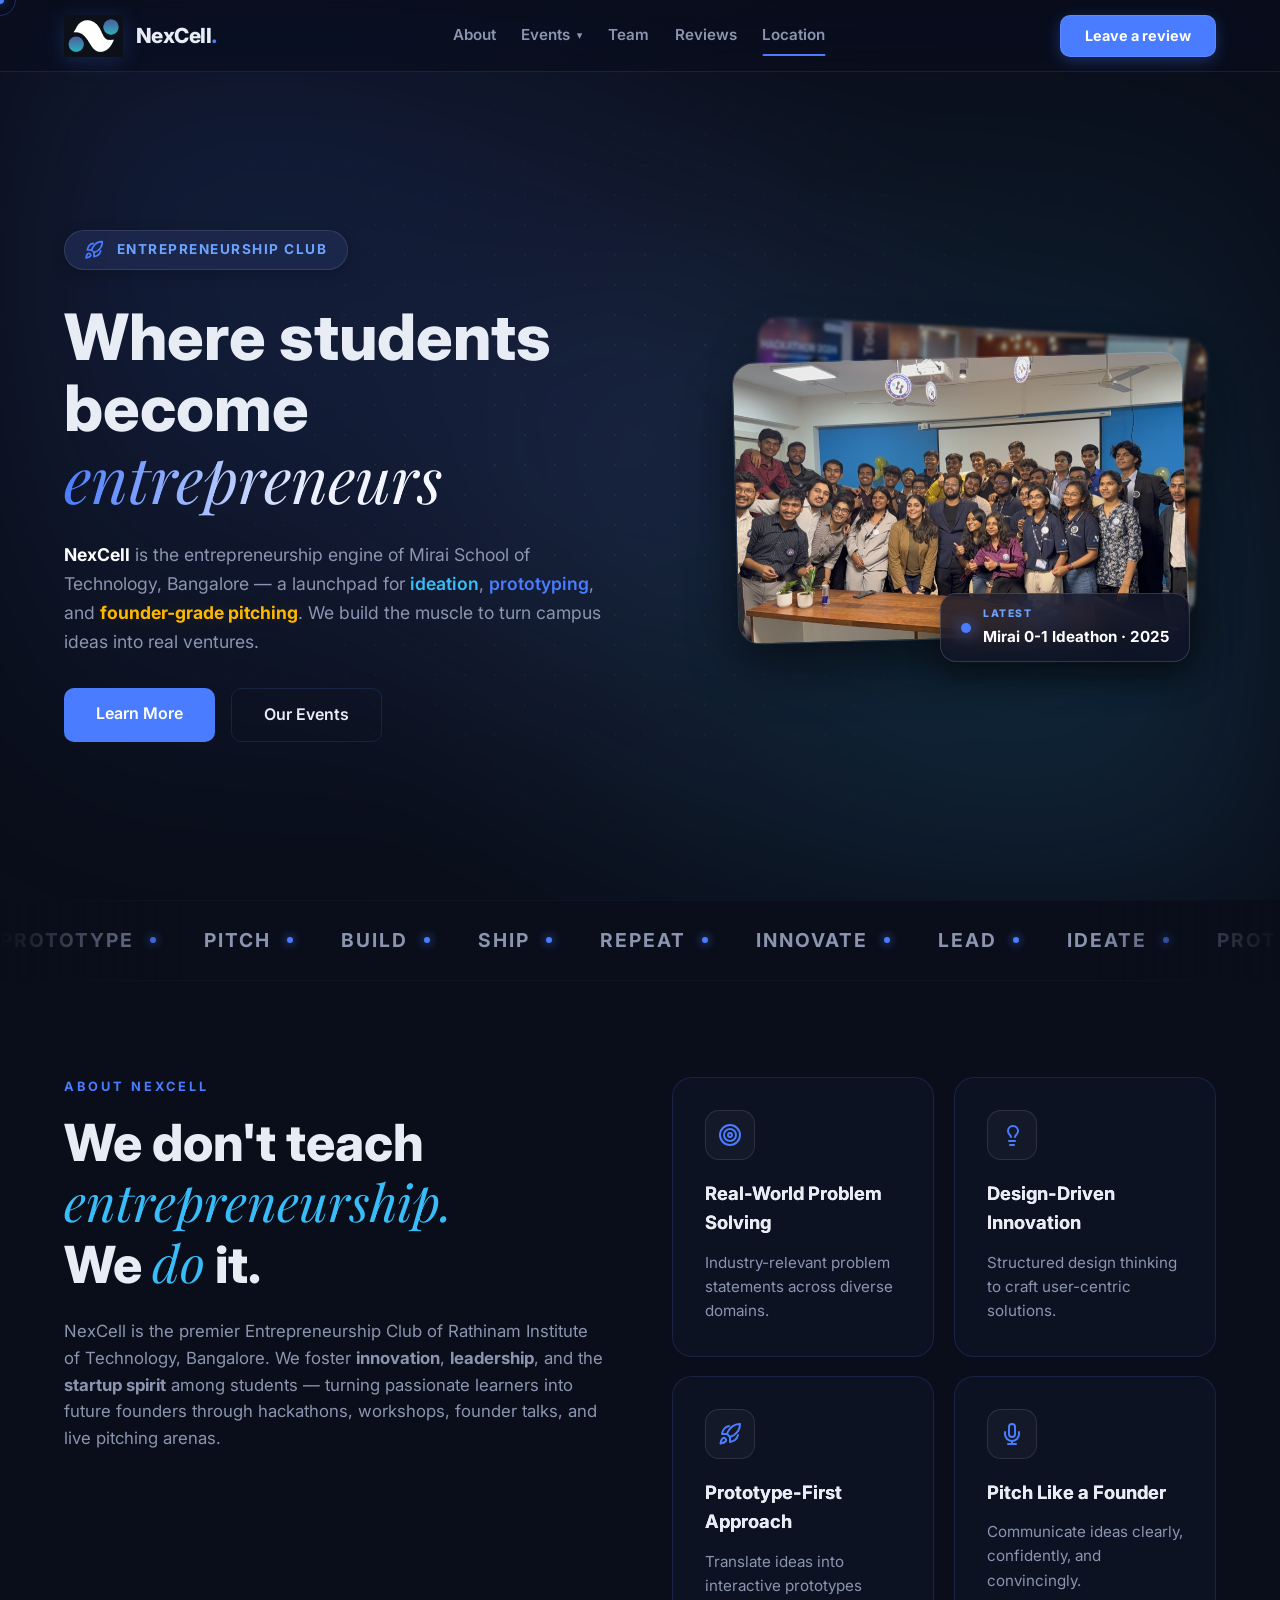
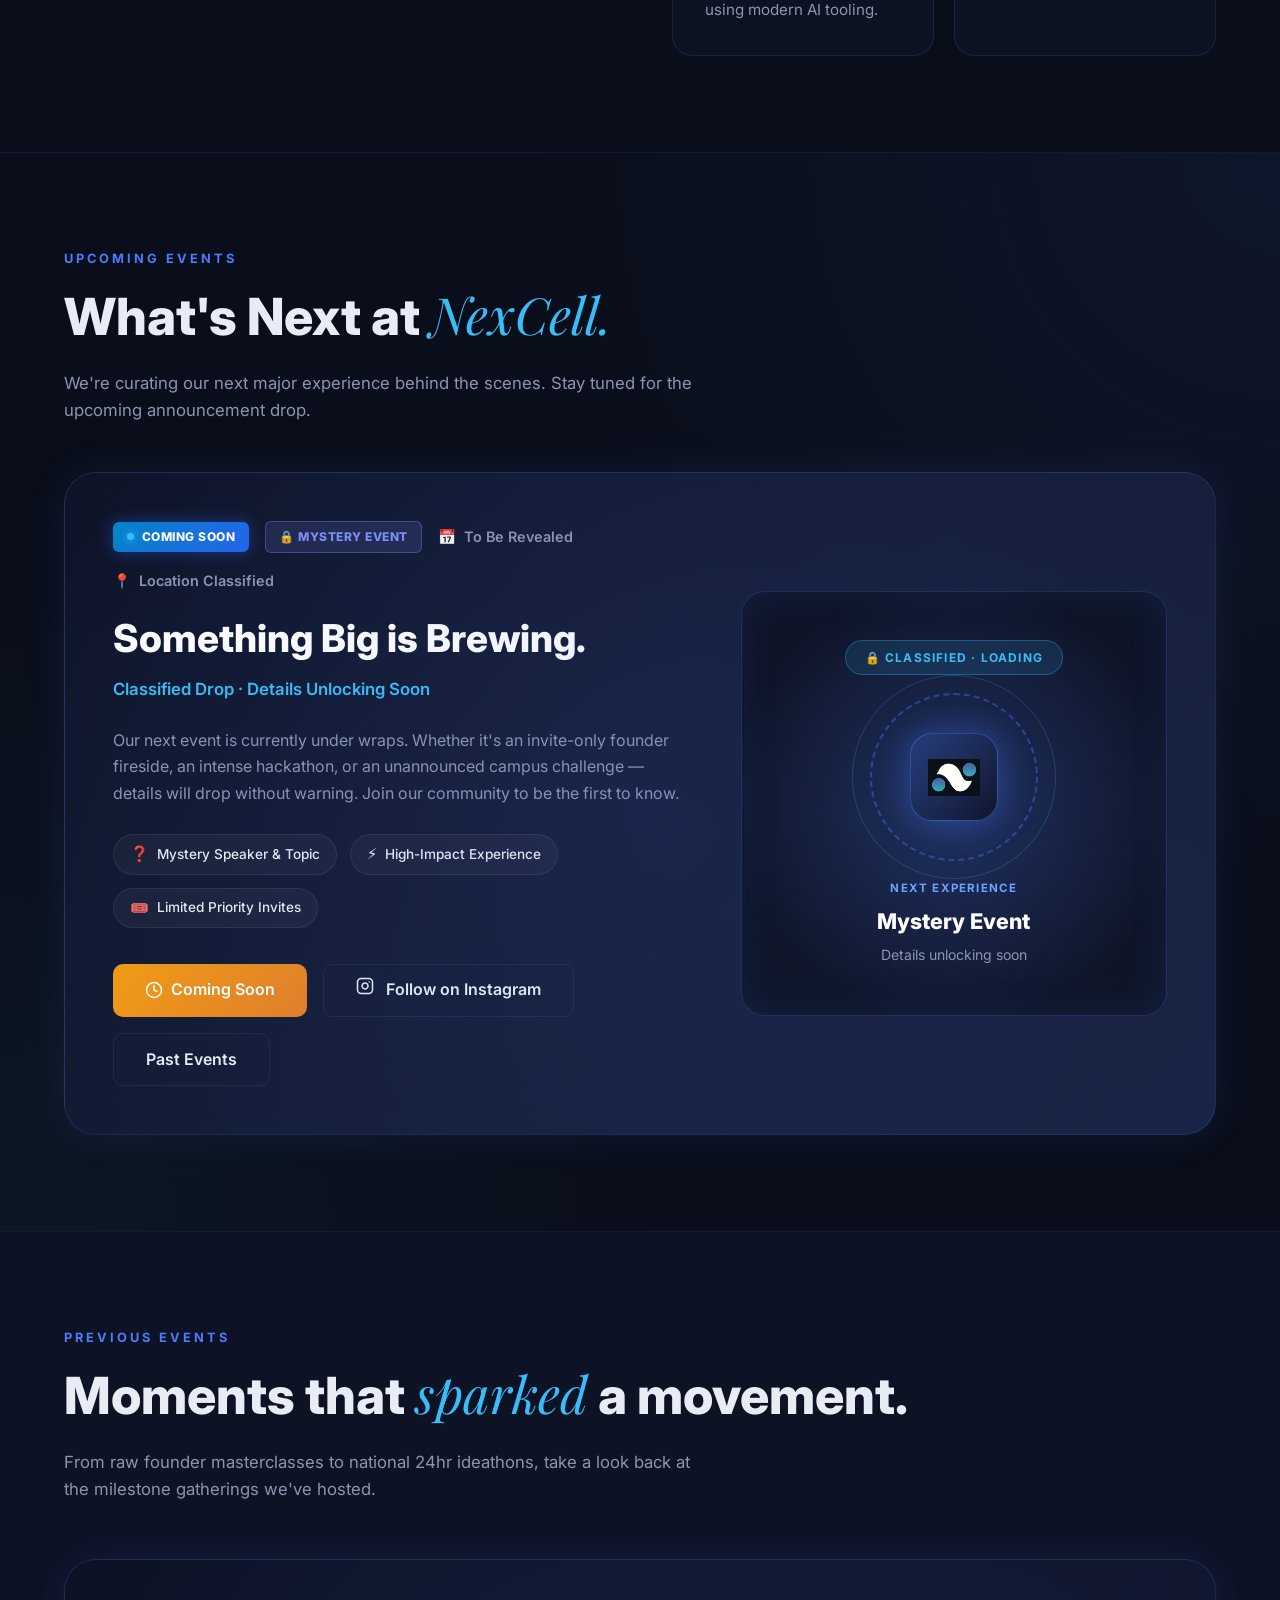
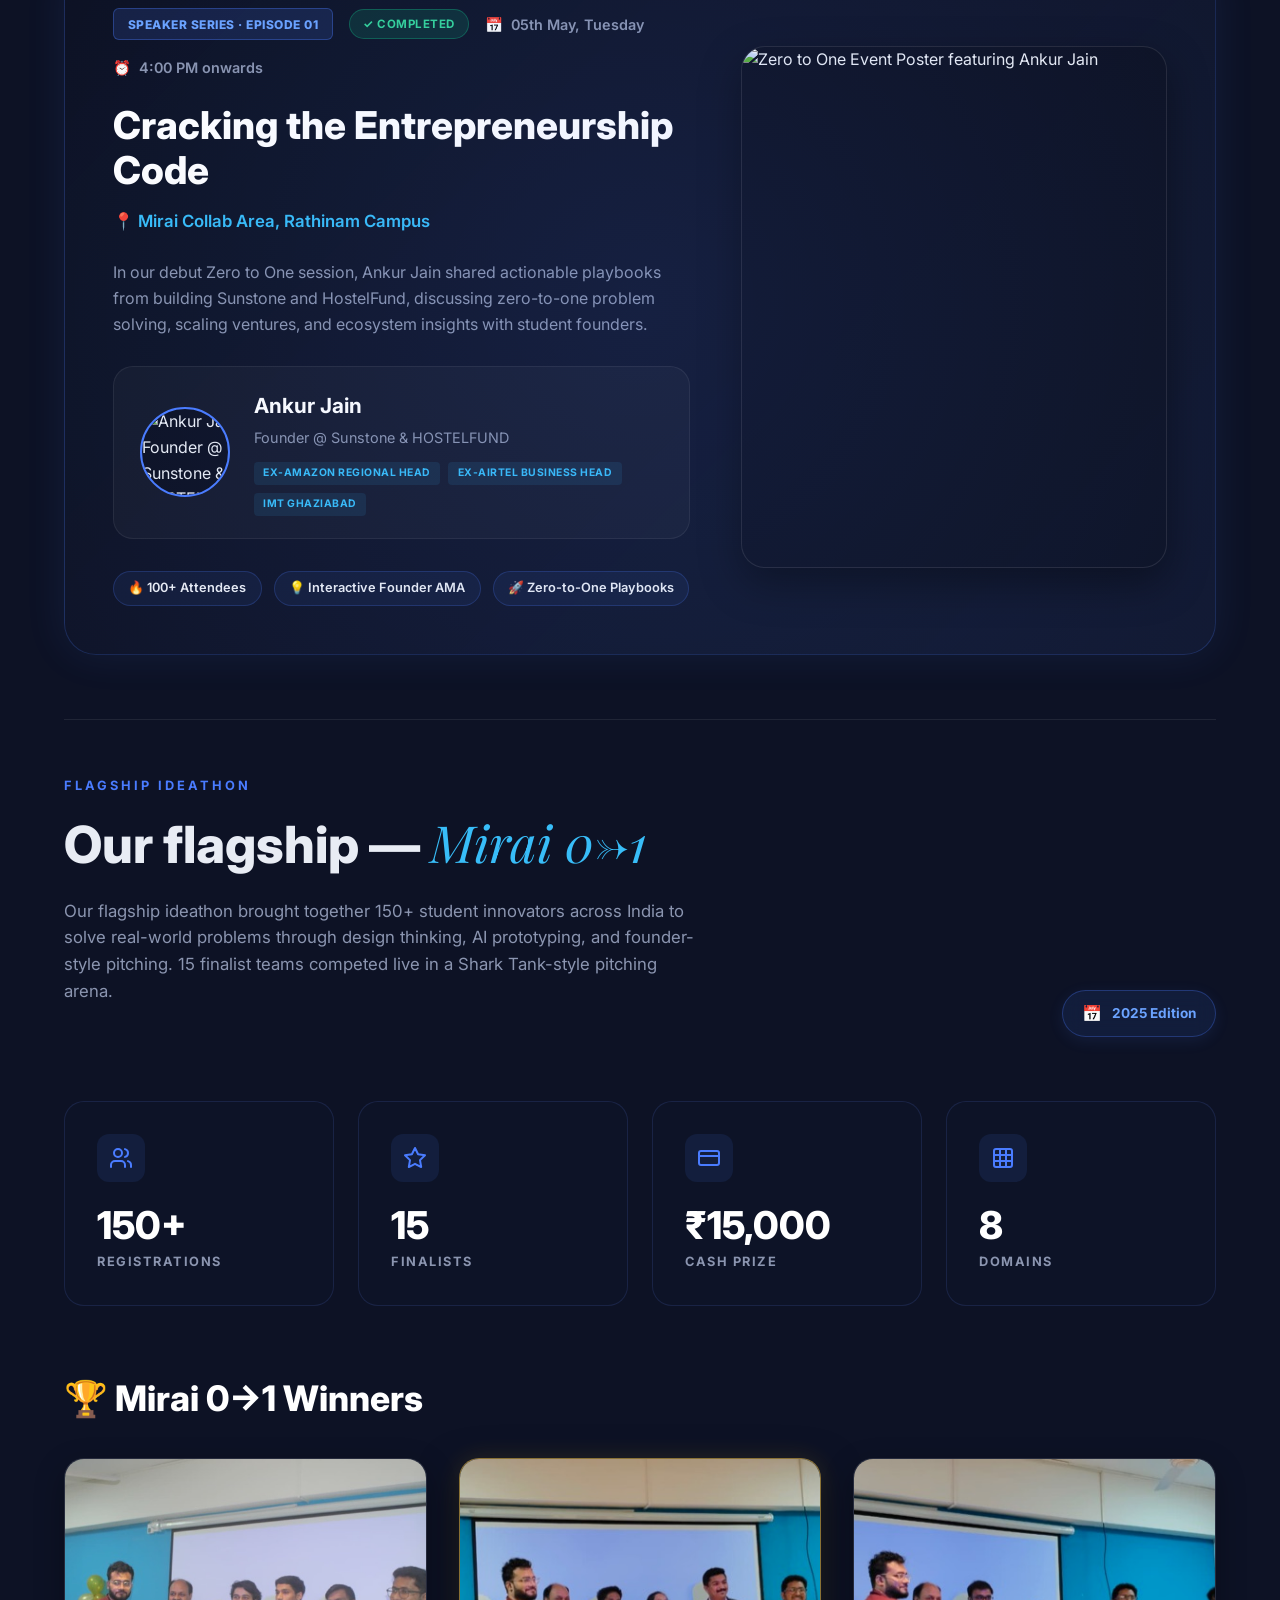
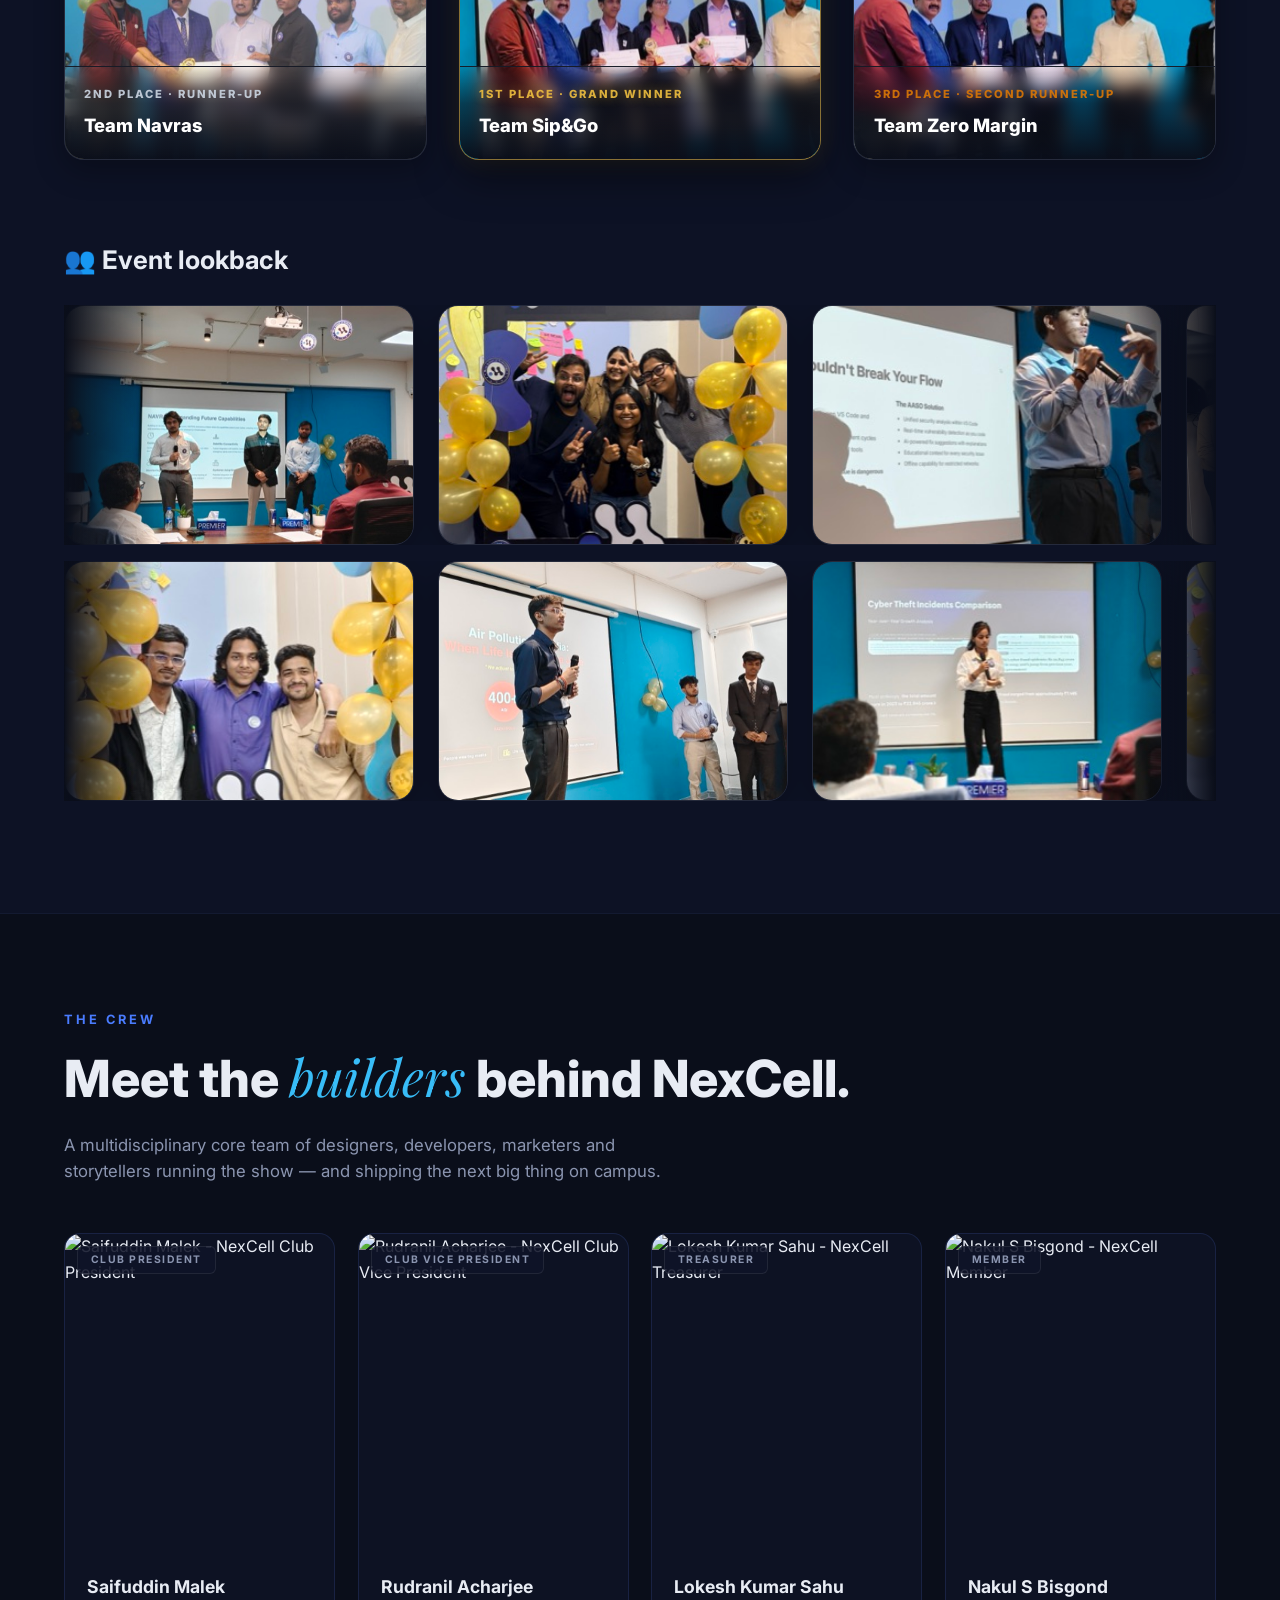
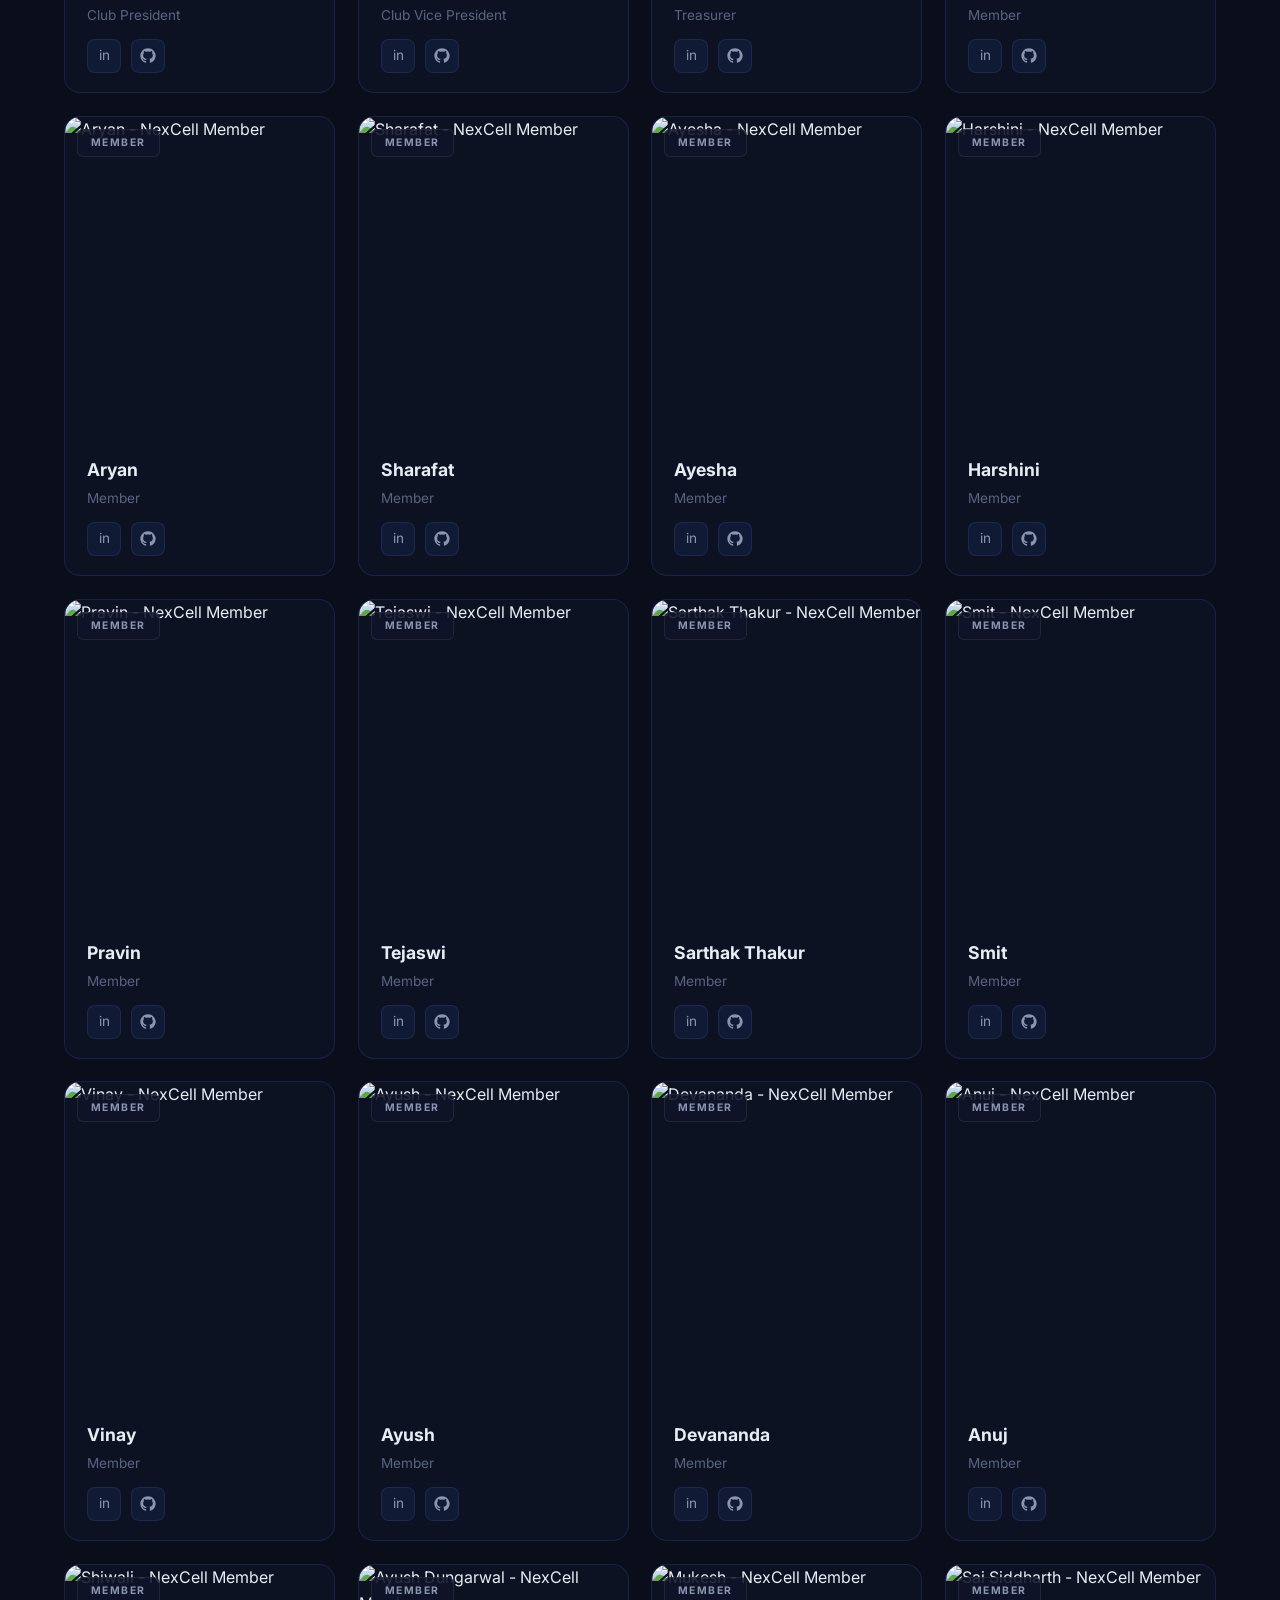
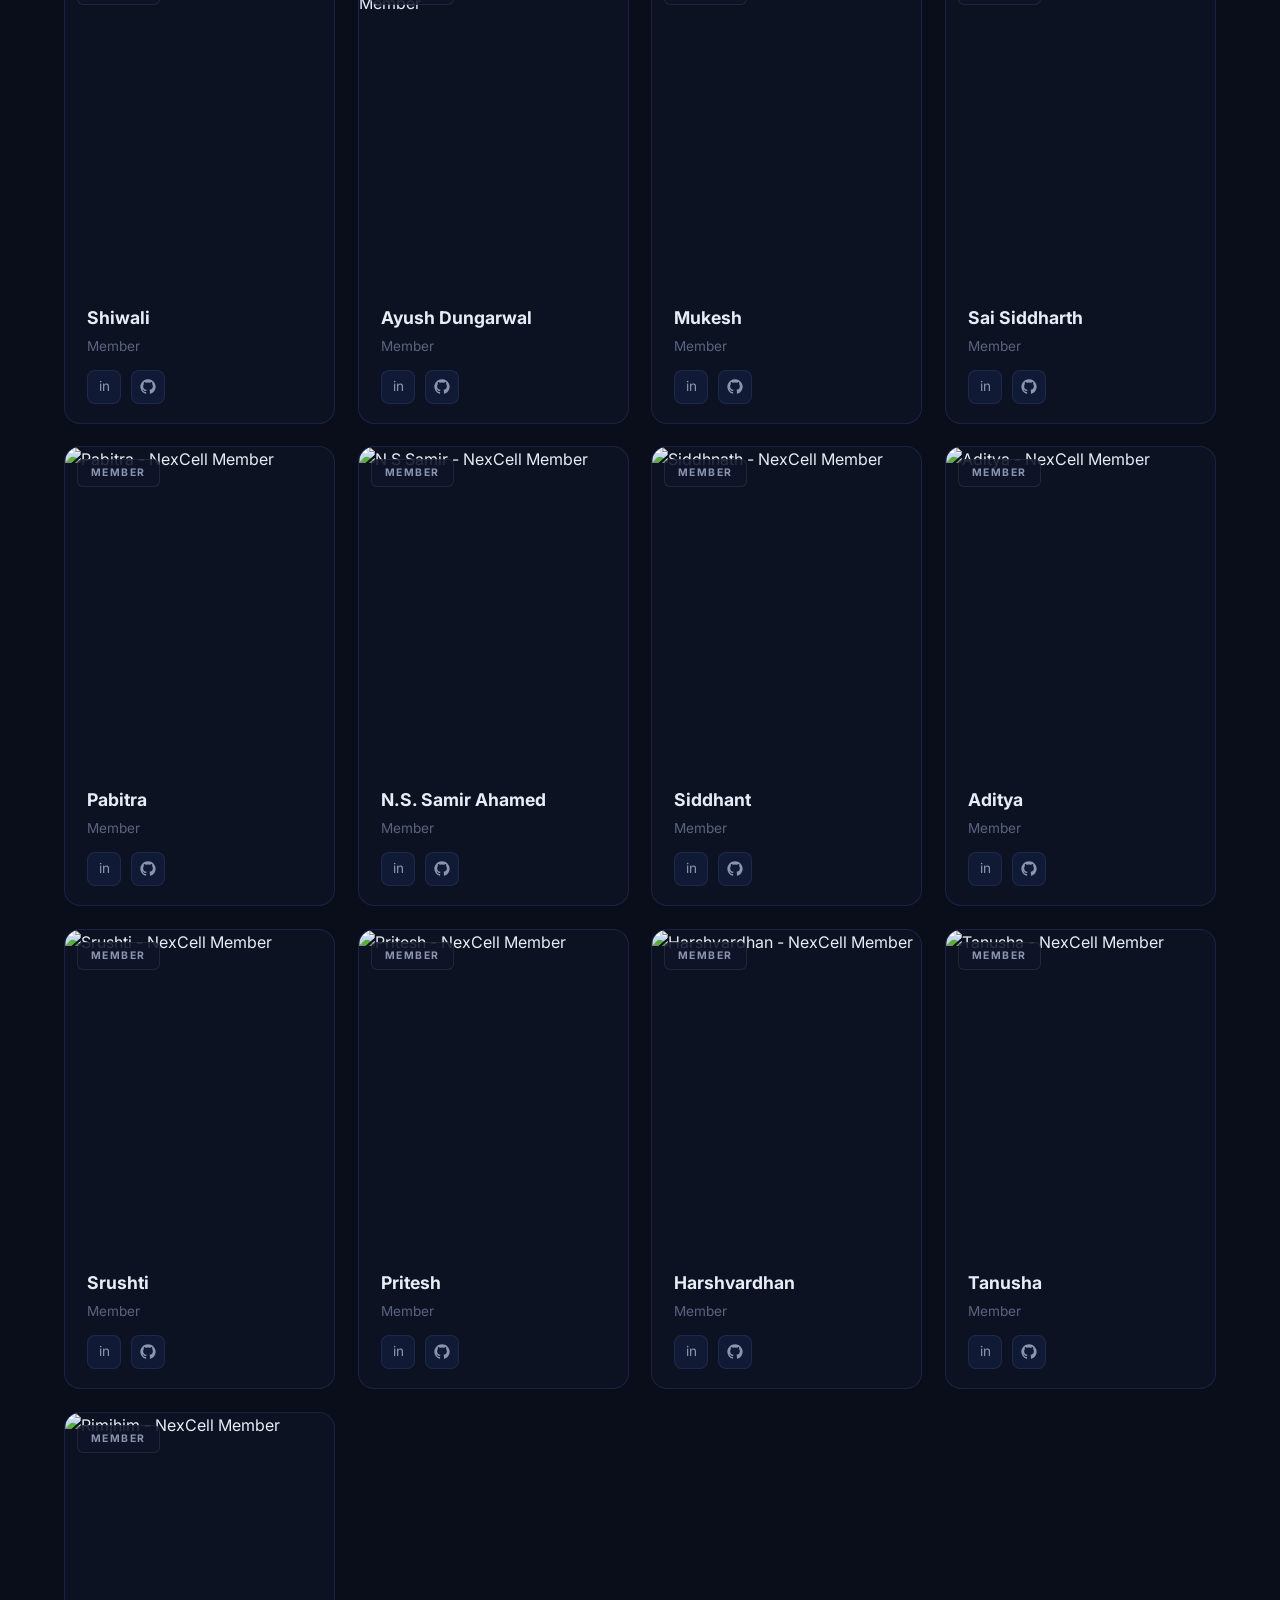
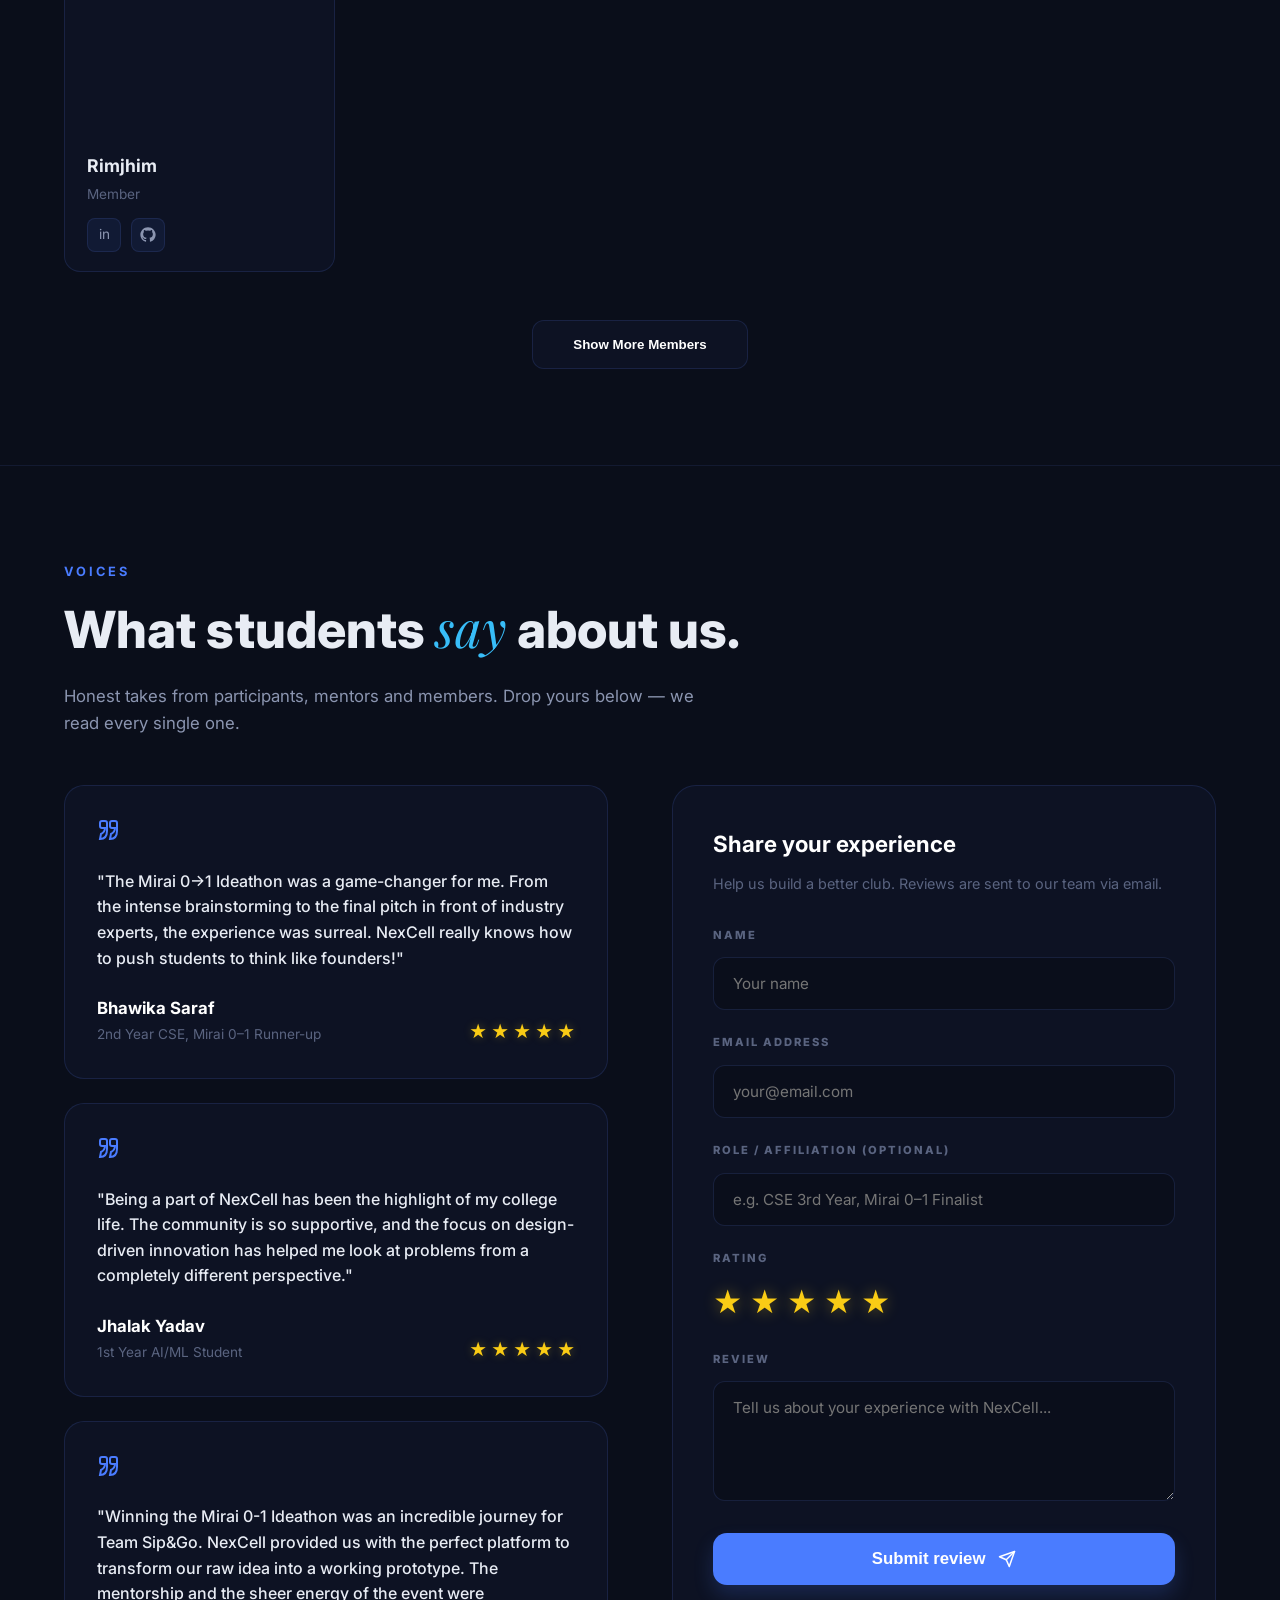
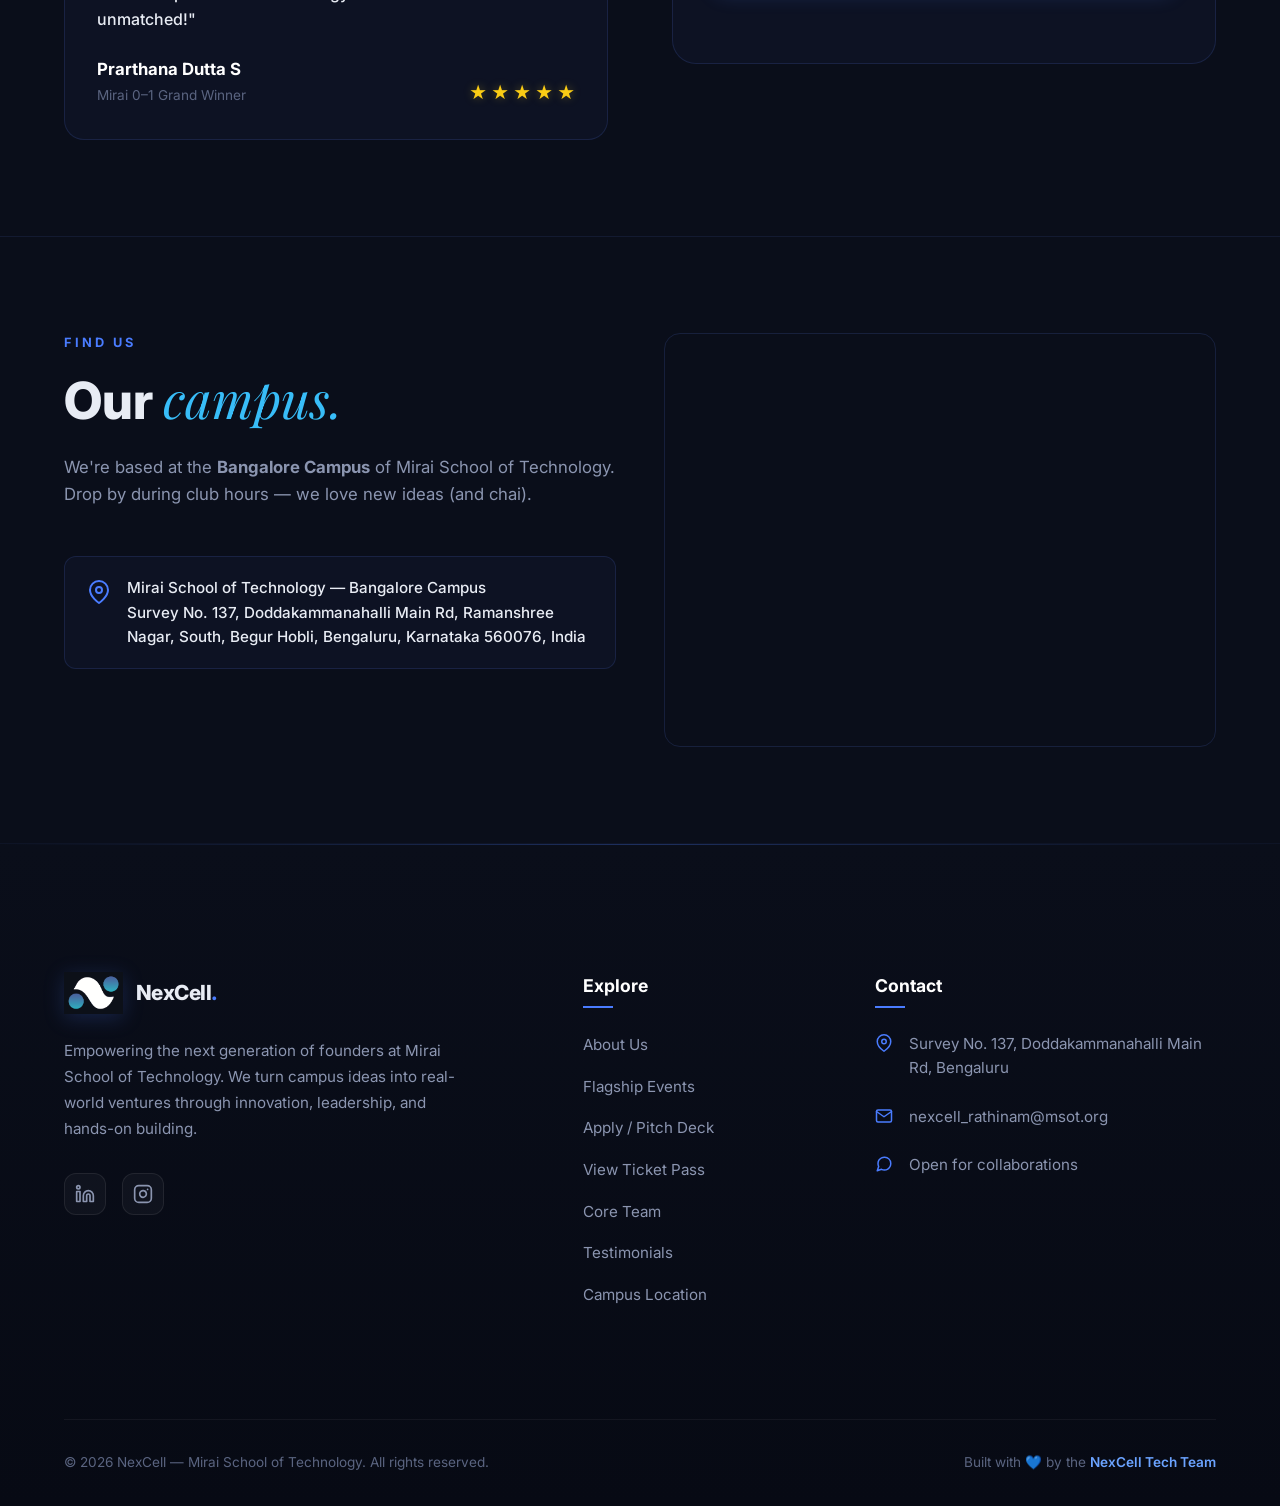
==== commit 556ecd2a: "fix(admin): style sign in as admin button and alert boxes" ====
--- a/index.html
+++ b/index.html
@@ -8,7 +8,8 @@
   <title>NexCell — Entrepreneurship Club | Rathinam Institute of Technology</title>
   <meta name="description"
     content="NexCell is the premier Entrepreneurship Club of Rathinam Institute of Technology, Bangalore. We foster innovation, leadership, and startup spirit among students.">
-  <meta name="keywords" content="NexCell, Entrepreneurship Club, Rathinam Institute of Technology, Bangalore, Startup, Innovation, Student Club, Mirai School of Technology">
+  <meta name="keywords"
+    content="NexCell, Entrepreneurship Club, Rathinam Institute of Technology, Bangalore, Startup, Innovation, Student Club, Mirai School of Technology">
   <meta name="author" content="NexCell Tech Team">
   <link rel="canonical" href="https://sapnilbiswas.github.io/NexCell-/">
 
@@ -16,14 +17,16 @@
   <meta property="og:type" content="website">
   <meta property="og:url" content="https://sapnilbiswas.github.io/NexCell-/">
   <meta property="og:title" content="NexCell — Entrepreneurship Club | Rathinam Institute of Technology">
-  <meta property="og:description" content="The premier Entrepreneurship Club of Rathinam Institute of Technology. Fostering innovation, leadership, and startup spirit.">
+  <meta property="og:description"
+    content="The premier Entrepreneurship Club of Rathinam Institute of Technology. Fostering innovation, leadership, and startup spirit.">
   <meta property="og:image" content="images/Nex.png">
 
   <!-- Twitter -->
   <meta property="twitter:card" content="summary_large_image">
   <meta property="twitter:url" content="https://sapnilbiswas.github.io/NexCell-/">
   <meta property="twitter:title" content="NexCell — Entrepreneurship Club | Rathinam Institute of Technology">
-  <meta property="twitter:description" content="The premier Entrepreneurship Club of Rathinam Institute of Technology. Fostering innovation, leadership, and startup spirit.">
+  <meta property="twitter:description"
+    content="The premier Entrepreneurship Club of Rathinam Institute of Technology. Fostering innovation, leadership, and startup spirit.">
   <meta property="twitter:image" content="images/Nex.png">
 
   <!-- Performance Preconnect -->
@@ -128,8 +131,10 @@
         </div>
       </div>
       <div class="hero-images fade-up">
-        <div class="hero-img stack-back"><img src="images/hero_networking.jpg" alt="NexCell Event Networking" width="600" height="450" fetchpriority="high" decoding="async"></div>
-        <div class="hero-img stack-front"><img src="images/hero_ideathon.jpg" alt="Mirai 0-1 Ideathon Participants" width="600" height="450" fetchpriority="high" decoding="async"></div>
+        <div class="hero-img stack-back"><img src="images/hero_networking.jpg" alt="NexCell Event Networking"
+            width="600" height="450" fetchpriority="high" decoding="async"></div>
+        <div class="hero-img stack-front"><img src="images/hero_ideathon.jpg" alt="Mirai 0-1 Ideathon Participants"
+            width="600" height="450" fetchpriority="high" decoding="async"></div>
         <div class="event-badge">
           <div class="badge-dot"></div>
           <div class="badge-text">
@@ -248,7 +253,8 @@
       <div class="fade-up">
         <div class="section-label">Upcoming Events</div>
         <h2 class="section-title">What's Next at <span class="italic">NexCell.</span></h2>
-        <p class="section-desc">We're curating our next major experience behind the scenes. Stay tuned for the upcoming announcement drop.</p>
+        <p class="section-desc">We're curating our next major experience behind the scenes. Stay tuned for the upcoming
+          announcement drop.</p>
       </div>
 
       <div class="upcoming-card upcoming-teaser-card fade-up">
@@ -263,7 +269,9 @@
           <p class="event-loc">Classified Drop · Details Unlocking Soon</p>
 
           <p class="upcoming-teaser-text">
-            Our next event is currently under wraps. Whether it's an invite-only founder fireside, an intense hackathon, or an unannounced campus challenge — details will drop without warning. Join our community to be the first to know.
+            Our next event is currently under wraps. Whether it's an invite-only founder fireside, an intense hackathon,
+            or an unannounced campus challenge — details will drop without warning. Join our community to be the first
+            to know.
           </p>
 
           <div class="upcoming-perks">
@@ -282,15 +290,19 @@
           </div>
 
           <div class="event-actions">
-            <span class="btn-primary" style="background: linear-gradient(135deg, #f39c12 0%, #e67e22 100%); cursor: default; display: inline-flex; align-items: center; user-select: none;">
-              <svg width="18" height="18" viewBox="0 0 24 24" fill="none" stroke="currentColor" stroke-width="2" stroke-linecap="round" stroke-linejoin="round" style="margin-right: 8px;">
+            <span class="btn-primary"
+              style="background: linear-gradient(135deg, #f39c12 0%, #e67e22 100%); cursor: default; display: inline-flex; align-items: center; user-select: none;">
+              <svg width="18" height="18" viewBox="0 0 24 24" fill="none" stroke="currentColor" stroke-width="2"
+                stroke-linecap="round" stroke-linejoin="round" style="margin-right: 8px;">
                 <circle cx="12" cy="12" r="10"></circle>
                 <polyline points="12 6 12 12 16 14"></polyline>
               </svg>
               Coming Soon
             </span>
-            <a href="https://www.instagram.com/nexcell_mirai?igsh=MTM4enN2YnlpZTUzOA==" target="_blank" rel="noopener noreferrer" class="btn-secondary">
-              <svg width="18" height="18" viewBox="0 0 24 24" fill="none" stroke="currentColor" stroke-width="2" stroke-linecap="round" stroke-linejoin="round" style="margin-right: 8px;">
+            <a href="https://www.instagram.com/nexcell_mirai?igsh=MTM4enN2YnlpZTUzOA==" target="_blank"
+              rel="noopener noreferrer" class="btn-secondary">
+              <svg width="18" height="18" viewBox="0 0 24 24" fill="none" stroke="currentColor" stroke-width="2"
+                stroke-linecap="round" stroke-linejoin="round" style="margin-right: 8px;">
                 <rect x="2" y="2" width="20" height="20" rx="5" ry="5"></rect>
                 <path d="M16 11.37A4 4 0 1 1 12.63 8 4 4 0 0 1 16 11.37z"></path>
                 <line x1="17.5" y1="6.5" x2="17.51" y2="6.5"></line>
@@ -300,7 +312,7 @@
             <a href="#events" class="btn-secondary">Past Events</a>
           </div>
         </div>
-        
+
         <div class="upcoming-teaser-visual">
           <div class="teaser-visual-inner">
             <div class="teaser-badge-floating">🔒 Classified · Loading</div>
@@ -330,7 +342,8 @@
       <div class="events-main-header fade-up">
         <div class="section-label">Previous Events</div>
         <h2 class="section-title">Moments that <span class="italic">sparked</span> a movement.</h2>
-        <p class="section-desc">From raw founder masterclasses to national 24hr ideathons, take a look back at the milestone gatherings we've hosted.</p>
+        <p class="section-desc">From raw founder masterclasses to national 24hr ideathons, take a look back at the
+          milestone gatherings we've hosted.</p>
       </div>
 
       <!-- Past Event 1: Zero to One Ep 01 with Ankur Jain -->
@@ -346,12 +359,16 @@
           <p class="event-loc">📍 Mirai Collab Area, Rathinam Campus</p>
 
           <p class="past-event-desc">
-            In our debut Zero to One session, Ankur Jain shared actionable playbooks from building Sunstone and HostelFund, discussing zero-to-one problem solving, scaling ventures, and ecosystem insights with student founders.
+            In our debut Zero to One session, Ankur Jain shared actionable playbooks from building Sunstone and
+            HostelFund, discussing zero-to-one problem solving, scaling ventures, and ecosystem insights with student
+            founders.
           </p>
 
           <div class="speaker-profile">
             <div class="speaker-img">
-              <img src="https://i.ibb.co/Hf8VDXFg/Zero-to-One-Episode-1-1.png" alt="Ankur Jain - Founder @ Sunstone & HOSTELFUND" loading="lazy" decoding="async" width="90" height="90">
+              <img src="https://i.ibb.co/Hf8VDXFg/Zero-to-One-Episode-1-1.png"
+                alt="Ankur Jain - Founder @ Sunstone & HOSTELFUND" loading="lazy" decoding="async" width="90"
+                height="90">
             </div>
             <div class="speaker-info">
               <h4 class="speaker-name">Ankur Jain</h4>
@@ -371,7 +388,9 @@
           </div>
         </div>
         <div class="past-event-poster">
-          <img src="https://i.ibb.co/3YFczNST/Zero-to-One-Episode-1.png" alt="Zero to One Event Poster featuring Ankur Jain" loading="lazy" decoding="async" width="500" height="700">
+          <img src="https://i.ibb.co/3YFczNST/Zero-to-One-Episode-1.png"
+            alt="Zero to One Event Poster featuring Ankur Jain" loading="lazy" decoding="async" width="500"
+            height="700">
         </div>
       </div>
 
@@ -455,21 +474,24 @@
         <h3 class="winners-title">🏆 Mirai 0→1 Winners</h3>
         <div class="winners-grid">
           <div class="winner-card winner-silver">
-            <img src="images/winners/navras.jpg" alt="Team Navras - 2nd Place Winners" loading="lazy" decoding="async" width="400" height="300">
+            <img src="images/winners/navras.jpg" alt="Team Navras - 2nd Place Winners" loading="lazy" decoding="async"
+              width="400" height="300">
             <div class="winner-info">
               <div class="winner-place silver">2nd Place · Runner-up</div>
               <div class="winner-name">Team Navras</div>
             </div>
           </div>
           <div class="winner-card winner-gold">
-            <img src="images/winners/sip_and_go.jpg" alt="Team Sip&Go - 1st Place Winners" loading="lazy" decoding="async" width="400" height="300">
+            <img src="images/winners/sip_and_go.jpg" alt="Team Sip&Go - 1st Place Winners" loading="lazy"
+              decoding="async" width="400" height="300">
             <div class="winner-info">
               <div class="winner-place gold">1st Place · Grand Winner</div>
               <div class="winner-name">Team Sip&Go</div>
             </div>
           </div>
           <div class="winner-card winner-bronze">
-            <img src="images/winners/zero_margin.jpg" alt="Team Zero Margin - 3rd Place Winners" loading="lazy" decoding="async" width="400" height="300">
+            <img src="images/winners/zero_margin.jpg" alt="Team Zero Margin - 3rd Place Winners" loading="lazy"
+              decoding="async" width="400" height="300">
             <div class="winner-info">
               <div class="winner-place bronze">3rd Place · Second Runner-up</div>
               <div class="winner-name">Team Zero Margin</div>
@@ -487,40 +509,68 @@
         <!-- Row 1: Moving Left -->
         <div class="lookback-track">
           <div class="lookback-slider left">
-            <div class="lookback-img"><img src="images/lookback/event_photo2.jpg" alt="NexCell Event Networking Session" loading="lazy" decoding="async" width="300" height="200"></div>
-            <div class="lookback-img"><img src="images/lookback/crousal_image2.jpg" alt="Students pitching at NexCell event" loading="lazy" decoding="async" width="300" height="200"></div>
-            <div class="lookback-img"><img src="images/lookback/crousal_image5.jpg" alt="NexCell Ideathon Workshop" loading="lazy" decoding="async" width="300" height="200"></div>
-            <div class="lookback-img"><img src="images/lookback/event_photo3.jpg" alt="Mentorship session during Mirai 0-1" loading="lazy" decoding="async" width="300" height="200"></div>
-            <div class="lookback-img"><img src="images/lookback/event_photo4.jpg" alt="NexCell Club Meeting" loading="lazy" decoding="async" width="300" height="200"></div>
-            <div class="lookback-img"><img src="images/lookback/IMG_0581.jpg" alt="Mirai 0 to 1 Event Photo" loading="lazy" decoding="async" width="300" height="200"></div>
-            <div class="lookback-img"><img src="images/lookback/IMG_0587.jpg" alt="Mirai 0 to 1 Event Photo" loading="lazy" decoding="async" width="300" height="200"></div>
+            <div class="lookback-img"><img src="images/lookback/event_photo2.jpg" alt="NexCell Event Networking Session"
+                loading="lazy" decoding="async" width="300" height="200"></div>
+            <div class="lookback-img"><img src="images/lookback/crousal_image2.jpg"
+                alt="Students pitching at NexCell event" loading="lazy" decoding="async" width="300" height="200"></div>
+            <div class="lookback-img"><img src="images/lookback/crousal_image5.jpg" alt="NexCell Ideathon Workshop"
+                loading="lazy" decoding="async" width="300" height="200"></div>
+            <div class="lookback-img"><img src="images/lookback/event_photo3.jpg"
+                alt="Mentorship session during Mirai 0-1" loading="lazy" decoding="async" width="300" height="200">
+            </div>
+            <div class="lookback-img"><img src="images/lookback/event_photo4.jpg" alt="NexCell Club Meeting"
+                loading="lazy" decoding="async" width="300" height="200"></div>
+            <div class="lookback-img"><img src="images/lookback/IMG_0581.jpg" alt="Mirai 0 to 1 Event Photo"
+                loading="lazy" decoding="async" width="300" height="200"></div>
+            <div class="lookback-img"><img src="images/lookback/IMG_0587.jpg" alt="Mirai 0 to 1 Event Photo"
+                loading="lazy" decoding="async" width="300" height="200"></div>
             <!-- Duplicates -->
-            <div class="lookback-img"><img src="images/lookback/event_photo2.jpg" alt="NexCell Event Networking Session" loading="lazy" decoding="async" width="300" height="200"></div>
-            <div class="lookback-img"><img src="images/lookback/crousal_image2.jpg" alt="Students pitching at NexCell event" loading="lazy" decoding="async" width="300" height="200"></div>
-            <div class="lookback-img"><img src="images/lookback/crousal_image5.jpg" alt="NexCell Ideathon Workshop" loading="lazy" decoding="async" width="300" height="200"></div>
-            <div class="lookback-img"><img src="images/lookback/event_photo3.jpg" alt="Mentorship session during Mirai 0-1" loading="lazy" decoding="async" width="300" height="200"></div>
-            <div class="lookback-img"><img src="images/lookback/event_photo4.jpg" alt="NexCell Club Meeting" loading="lazy" decoding="async" width="300" height="200"></div>
-            <div class="lookback-img"><img src="images/lookback/IMG_0581.jpg" alt="Mirai 0 to 1 Event Photo" loading="lazy" decoding="async" width="300" height="200"></div>
-            <div class="lookback-img"><img src="images/lookback/IMG_0587.jpg" alt="Mirai 0 to 1 Event Photo" loading="lazy" decoding="async" width="300" height="200"></div>
+            <div class="lookback-img"><img src="images/lookback/event_photo2.jpg" alt="NexCell Event Networking Session"
+                loading="lazy" decoding="async" width="300" height="200"></div>
+            <div class="lookback-img"><img src="images/lookback/crousal_image2.jpg"
+                alt="Students pitching at NexCell event" loading="lazy" decoding="async" width="300" height="200"></div>
+            <div class="lookback-img"><img src="images/lookback/crousal_image5.jpg" alt="NexCell Ideathon Workshop"
+                loading="lazy" decoding="async" width="300" height="200"></div>
+            <div class="lookback-img"><img src="images/lookback/event_photo3.jpg"
+                alt="Mentorship session during Mirai 0-1" loading="lazy" decoding="async" width="300" height="200">
+            </div>
+            <div class="lookback-img"><img src="images/lookback/event_photo4.jpg" alt="NexCell Club Meeting"
+                loading="lazy" decoding="async" width="300" height="200"></div>
+            <div class="lookback-img"><img src="images/lookback/IMG_0581.jpg" alt="Mirai 0 to 1 Event Photo"
+                loading="lazy" decoding="async" width="300" height="200"></div>
+            <div class="lookback-img"><img src="images/lookback/IMG_0587.jpg" alt="Mirai 0 to 1 Event Photo"
+                loading="lazy" decoding="async" width="300" height="200"></div>
           </div>
         </div>
 
         <!-- Row 2: Moving Right -->
         <div class="lookback-track">
           <div class="lookback-slider right">
-            <div class="lookback-img"><img src="images/lookback/crousal_image3.jpg" alt="Design thinking session" loading="lazy" decoding="async" width="300" height="200"></div>
-            <div class="lookback-img"><img src="images/lookback/event_photo5.jpg" alt="Team collaboration" loading="lazy" decoding="async" width="300" height="200"></div>
-            <div class="lookback-img"><img src="images/lookback/crousal_image4.jpg" alt="Presentation at NexCell" loading="lazy" decoding="async" width="300" height="200"></div>
-            <div class="lookback-img"><img src="images/lookback/crousal_image.jpg" alt="Award ceremony" loading="lazy" decoding="async" width="300" height="200"></div>
-            <div class="lookback-img"><img src="images/lookback/crousal_image_alt.jpg" alt="Founder talk" loading="lazy" decoding="async" width="300" height="200"></div>
-            <div class="lookback-img"><img src="images/lookback/IMG_0604.jpg" alt="Mirai 0 to 1 Event Photo" loading="lazy" decoding="async" width="300" height="200"></div>
+            <div class="lookback-img"><img src="images/lookback/crousal_image3.jpg" alt="Design thinking session"
+                loading="lazy" decoding="async" width="300" height="200"></div>
+            <div class="lookback-img"><img src="images/lookback/event_photo5.jpg" alt="Team collaboration"
+                loading="lazy" decoding="async" width="300" height="200"></div>
+            <div class="lookback-img"><img src="images/lookback/crousal_image4.jpg" alt="Presentation at NexCell"
+                loading="lazy" decoding="async" width="300" height="200"></div>
+            <div class="lookback-img"><img src="images/lookback/crousal_image.jpg" alt="Award ceremony" loading="lazy"
+                decoding="async" width="300" height="200"></div>
+            <div class="lookback-img"><img src="images/lookback/crousal_image_alt.jpg" alt="Founder talk" loading="lazy"
+                decoding="async" width="300" height="200"></div>
+            <div class="lookback-img"><img src="images/lookback/IMG_0604.jpg" alt="Mirai 0 to 1 Event Photo"
+                loading="lazy" decoding="async" width="300" height="200"></div>
             <!-- Duplicates -->
-            <div class="lookback-img"><img src="images/lookback/crousal_image3.jpg" alt="Design thinking session" loading="lazy" decoding="async" width="300" height="200"></div>
-            <div class="lookback-img"><img src="images/lookback/event_photo5.jpg" alt="Team collaboration" loading="lazy" decoding="async" width="300" height="200"></div>
-            <div class="lookback-img"><img src="images/lookback/crousal_image4.jpg" alt="Presentation at NexCell" loading="lazy" decoding="async" width="300" height="200"></div>
-            <div class="lookback-img"><img src="images/lookback/crousal_image.jpg" alt="Award ceremony" loading="lazy" decoding="async" width="300" height="200"></div>
-            <div class="lookback-img"><img src="images/lookback/crousal_image_alt.jpg" alt="Founder talk" loading="lazy" decoding="async" width="300" height="200"></div>
-            <div class="lookback-img"><img src="images/lookback/IMG_0604.jpg" alt="Mirai 0 to 1 Event Photo" loading="lazy" decoding="async" width="300" height="200"></div>
+            <div class="lookback-img"><img src="images/lookback/crousal_image3.jpg" alt="Design thinking session"
+                loading="lazy" decoding="async" width="300" height="200"></div>
+            <div class="lookback-img"><img src="images/lookback/event_photo5.jpg" alt="Team collaboration"
+                loading="lazy" decoding="async" width="300" height="200"></div>
+            <div class="lookback-img"><img src="images/lookback/crousal_image4.jpg" alt="Presentation at NexCell"
+                loading="lazy" decoding="async" width="300" height="200"></div>
+            <div class="lookback-img"><img src="images/lookback/crousal_image.jpg" alt="Award ceremony" loading="lazy"
+                decoding="async" width="300" height="200"></div>
+            <div class="lookback-img"><img src="images/lookback/crousal_image_alt.jpg" alt="Founder talk" loading="lazy"
+                decoding="async" width="300" height="200"></div>
+            <div class="lookback-img"><img src="images/lookback/IMG_0604.jpg" alt="Mirai 0 to 1 Event Photo"
+                loading="lazy" decoding="async" width="300" height="200"></div>
           </div>
         </div>
       </div>
@@ -544,7 +594,8 @@
       <div class="team-grid fade-up">
         <div class="team-card">
           <span class="team-badge">Club President</span>
-          <img src="https://i.ibb.co/kY4m8FZ/saifu.jpg" alt="Saifuddin Malek - NexCell Club President" loading="lazy" decoding="async" width="280" height="320">
+          <img src="https://i.ibb.co/kY4m8FZ/saifu.jpg" alt="Saifuddin Malek - NexCell Club President" loading="lazy"
+            decoding="async" width="280" height="320">
           <div class="team-info">
             <div class="team-name">Saifuddin Malek</div>
             <div class="team-role">Club President</div>
@@ -565,7 +616,8 @@
         <!-- rudraaa -->
         <div class="team-card">
           <span class="team-badge">Club Vice President</span>
-          <img src="https://i.ibb.co/d4Rf39S8/rudra.jpg" alt="Rudranil Acharjee - NexCell Club Vice President" loading="lazy" decoding="async" width="280" height="320">
+          <img src="https://i.ibb.co/d4Rf39S8/rudra.jpg" alt="Rudranil Acharjee - NexCell Club Vice President"
+            loading="lazy" decoding="async" width="280" height="320">
           <div class="team-info">
             <div class="team-name">Rudranil Acharjee</div>
             <div class="team-role">Club Vice President</div>
@@ -586,14 +638,101 @@
         <!-- bosss -->
         <div class="team-card">
           <span class="team-badge">Treasurer</span>
-          <img src="https://i.ibb.co/HfhgNpbN/Lokesh.jpg" alt="Lokesh Kumar Sahu - NexCell Treasurer" loading="lazy" decoding="async" width="280" height="320">
+          <img src="https://i.ibb.co/HfhgNpbN/Lokesh.jpg" alt="Lokesh Kumar Sahu - NexCell Treasurer" loading="lazy"
+            decoding="async" width="280" height="320">
           <div class="team-info">
             <div class="team-name">Lokesh Kumar Sahu</div>
             <div class="team-role">Treasurer</div>
             <div class="team-socials">
               <a href="https://www.linkedin.com/in/lokesh-kumar-sahu-2804cg/" class="team-social"
                 aria-label="LinkedIn">in</a>
-              <a href="https://github.com/lokeshsahu2804-korba" class="team-social" aria-label="GitHub"><svg
+              <a href="https://github.com/lokeshsahu2804-korba" class="team-social" aria-label="GitHub"><svg width="16"
+                  height="16" viewBox="0 0 24 24" aria-hidden="true">
+                  <path fill="currentColor"
+                    d="M12 .5C5.65.5.5 5.65.5 12A11.5 11.5 0 0 0 8.36 22.1c.58.11.79-.25.79-.56v-2.16c-3.18.69-3.85-1.35-3.85-1.35-.52-1.31-1.27-1.66-1.27-1.66-1.04-.71.08-.69.08-.69 1.15.08 1.76 1.19 1.76 1.19 1.02 1.75 2.68 1.24 3.34.95.1-.74.4-1.24.72-1.52-2.54-.29-5.21-1.27-5.21-5.65 0-1.25.45-2.28 1.18-3.08-.12-.29-.51-1.46.11-3.04 0 0 .96-.31 3.14 1.18a10.84 10.84 0 0 1 5.72 0c2.18-1.49 3.14-1.18 3.14-1.18.62 1.58.23 2.75.11 3.04.73.8 1.18 1.83 1.18 3.08 0 4.39-2.67 5.36-5.22 5.65.41.35.77 1.03.77 2.08v3.08c0 .31.21.68.8.56A11.5 11.5 0 0 0 23.5 12C23.5 5.65 18.35.5 12 .5Z">
+                  </path>
+                </svg></a>
+            </div>
+          </div>
+        </div>
+
+
+
+
+        <!-- nakul -->
+        <div class="team-card">
+          <span class="team-badge">Member</span>
+          <img src="https://i.ibb.co/hxg3tgTz/Professional-Image.png" alt="Nakul S Bisgond - NexCell Member"
+            loading="lazy" decoding="async" width="280" height="320">
+          <div class="team-info">
+            <div class="team-name">Nakul S Bisgond</div>
+            <div class="team-role">Member</div>
+            <div class="team-socials">
+              <a href="https://www.linkedin.com/in/nakul-s-bisgond/" class="team-social" aria-label="LinkedIn">in</a>
+              <a href="https://github.com/nakul-git139/" class="team-social" aria-label="GitHub"><svg width="16"
+                  height="16" viewBox="0 0 24 24" aria-hidden="true">
+                  <path fill="currentColor"
+                    d="M12 .5C5.65.5.5 5.65.5 12A11.5 11.5 0 0 0 8.36 22.1c.58.11.79-.25.79-.56v-2.16c-3.18.69-3.85-1.35-3.85-1.35-.52-1.31-1.27-1.66-1.27-1.66-1.04-.71.08-.69.08-.69 1.15.08 1.76 1.19 1.76 1.19 1.02 1.75 2.68 1.24 3.34.95.1-.74.4-1.24.72-1.52-2.54-.29-5.21-1.27-5.21-5.65 0-1.25.45-2.28 1.18-3.08-.12-.29-.51-1.46.11-3.04 0 0 .96-.31 3.14 1.18a10.84 10.84 0 0 1 5.72 0c2.18-1.49 3.14-1.18 3.14-1.18.62 1.58.23 2.75.11 3.04.73.8 1.18 1.83 1.18 3.08 0 4.39-2.67 5.36-5.22 5.65.41.35.77 1.03.77 2.08v3.08c0 .31.21.68.8.56A11.5 11.5 0 0 0 23.5 12C23.5 5.65 18.35.5 12 .5Z">
+                  </path>
+                </svg></a>
+            </div>
+          </div>
+        </div>
+
+        <!-- aryan -->
+        <div class="team-card">
+          <span class="team-badge">Member</span>
+          <img src="https://i.ibb.co/4ZDhS282/Whats-App-Image-2026-10-18-at-22-49-19.jpg" alt="Aryan - NexCell Member"
+            loading="lazy" decoding="async" width="280" height="320">
+          <div class="team-info">
+            <div class="team-name">Aryan</div>
+            <div class="team-role">Member</div>
+            <div class="team-socials">
+              <a href="https://www.linkedin.com/in/aryan-kadam-283571381" class="team-social"
+                aria-label="LinkedIn">in</a>
+              <a href="https://github.com/AryanKadam0007" class="team-social" aria-label="GitHub"><svg width="16"
+                  height="16" viewBox="0 0 24 24" aria-hidden="true">
+                  <path fill="currentColor"
+                    d="M12 .5C5.65.5.5 5.65.5 12A11.5 11.5 0 0 0 8.36 22.1c.58.11.79-.25.79-.56v-2.16c-3.18.69-3.85-1.35-3.85-1.35-.52-1.31-1.27-1.66-1.27-1.66-1.04-.71.08-.69.08-.69 1.15.08 1.76 1.19 1.76 1.19 1.02 1.75 2.68 1.24 3.34.95.1-.74.4-1.24.72-1.52-2.54-.29-5.21-1.27-5.21-5.65 0-1.25.45-2.28 1.18-3.08-.12-.29-.51-1.46.11-3.04 0 0 .96-.31 3.14 1.18a10.84 10.84 0 0 1 5.72 0c2.18-1.49 3.14-1.18 3.14-1.18.62 1.58.23 2.75.11 3.04.73.8 1.18 1.83 1.18 3.08 0 4.39-2.67 5.36-5.22 5.65.41.35.77 1.03.77 2.08v3.08c0 .31.21.68.8.56A11.5 11.5 0 0 0 23.5 12C23.5 5.65 18.35.5 12 .5Z">
+                  </path>
+                </svg></a>
+            </div>
+          </div>
+        </div>
+
+        <!-- sharafat -->
+        <div class="team-card">
+          <span class="team-badge">Member</span>
+          <img src="https://i.ibb.co/Hpx1xjSB/Whats-App-Image-2026-07-13-at-13-11-20.jpg"
+            alt="Sharafat - NexCell Member" loading="lazy" decoding="async" width="280" height="320">
+          <div class="team-info">
+            <div class="team-name">Sharafat</div>
+            <div class="team-role">Member</div>
+            <div class="team-socials">
+              <a href="https://www.linkedin.com/in/sharafat-gulzar-075549372?utm_source=share_via&utm_content=profile&utm_medium=member_ios"
+                class="team-social" aria-label="LinkedIn">in</a>
+              <a href="https://github.com/bhatf8910-crypto" class="team-social" aria-label="GitHub"><svg width="16"
+                  height="16" viewBox="0 0 24 24" aria-hidden="true">
+                  <path fill="currentColor"
+                    d="M12 .5C5.65.5.5 5.65.5 12A11.5 11.5 0 0 0 8.36 22.1c.58.11.79-.25.79-.56v-2.16c-3.18.69-3.85-1.35-3.85-1.35-.52-1.31-1.27-1.66-1.27-1.66-1.04-.71.08-.69.08-.69 1.15.08 1.76 1.19 1.76 1.19 1.02 1.75 2.68 1.24 3.34.95.1-.74.4-1.24.72-1.52-2.54-.29-5.21-1.27-5.21-5.65 0-1.25.45-2.28 1.18-3.08-.12-.29-.51-1.46.11-3.04 0 0 .96-.31 3.14 1.18a10.84 10.84 0 0 1 5.72 0c2.18-1.49 3.14-1.18 3.14-1.18.62 1.58.23 2.75.11 3.04.73.8 1.18 1.83 1.18 3.08 0 4.39-2.67 5.36-5.22 5.65.41.35.77 1.03.77 2.08v3.08c0 .31.21.68.8.56A11.5 11.5 0 0 0 23.5 12C23.5 5.65 18.35.5 12 .5Z">
+                  </path>
+                </svg></a>
+            </div>
+          </div>
+        </div>
+
+        <!-- ayesha -->
+        <div class="team-card">
+          <span class="team-badge">Member</span>
+          <img src="https://i.ibb.co/hxMpNWJ4/Whats-App-Image-2026-07-13-at-13-14-16.jpg" alt="Ayesha - NexCell Member"
+            loading="lazy" decoding="async" width="280" height="320">
+          <div class="team-info">
+            <div class="team-name">Ayesha</div>
+            <div class="team-role">Member</div>
+            <div class="team-socials">
+              <a href="https://www.linkedin.com/in/ayesha-siddiqua-3b695a378/" class="team-social"
+                aria-label="LinkedIn">in</a>
+              <a href="https://github.com/ayeshaseddiqua7786-lab" class="team-social" aria-label="GitHub"><svg
                   width="16" height="16" viewBox="0 0 24 24" aria-hidden="true">
                   <path fill="currentColor"
                     d="M12 .5C5.65.5.5 5.65.5 12A11.5 11.5 0 0 0 8.36 22.1c.58.11.79-.25.79-.56v-2.16c-3.18.69-3.85-1.35-3.85-1.35-.52-1.31-1.27-1.66-1.27-1.66-1.04-.71.08-.69.08-.69 1.15.08 1.76 1.19 1.76 1.19 1.02 1.75 2.68 1.24 3.34.95.1-.74.4-1.24.72-1.52-2.54-.29-5.21-1.27-5.21-5.65 0-1.25.45-2.28 1.18-3.08-.12-.29-.51-1.46.11-3.04 0 0 .96-.31 3.14 1.18a10.84 10.84 0 0 1 5.72 0c2.18-1.49 3.14-1.18 3.14-1.18.62 1.58.23 2.75.11 3.04.73.8 1.18 1.83 1.18 3.08 0 4.39-2.67 5.36-5.22 5.65.41.35.77 1.03.77 2.08v3.08c0 .31.21.68.8.56A11.5 11.5 0 0 0 23.5 12C23.5 5.65 18.35.5 12 .5Z">
@@ -603,75 +742,23 @@
           </div>
         </div>
 
-
-
-
-        <!-- nakul -->
-        <div class="team-card">
-          <span class="team-badge">Member</span>
-          <img src="https://i.ibb.co/hxg3tgTz/Professional-Image.png" alt="Nakul S Bisgond - NexCell Member" loading="lazy" decoding="async" width="280" height="320">
-          <div class="team-info">
-            <div class="team-name">Nakul S Bisgond</div>
-            <div class="team-role">Member</div>
-            <div class="team-socials">
-              <a href="https://www.linkedin.com/in/nakul-s-bisgond/" class="team-social" aria-label="LinkedIn">in</a>
-              <a href="https://github.com/nakul-git139/" class="team-social" aria-label="GitHub"><svg width="16" height="16" viewBox="0 0 24 24" aria-hidden="true"><path fill="currentColor" d="M12 .5C5.65.5.5 5.65.5 12A11.5 11.5 0 0 0 8.36 22.1c.58.11.79-.25.79-.56v-2.16c-3.18.69-3.85-1.35-3.85-1.35-.52-1.31-1.27-1.66-1.27-1.66-1.04-.71.08-.69.08-.69 1.15.08 1.76 1.19 1.76 1.19 1.02 1.75 2.68 1.24 3.34.95.1-.74.4-1.24.72-1.52-2.54-.29-5.21-1.27-5.21-5.65 0-1.25.45-2.28 1.18-3.08-.12-.29-.51-1.46.11-3.04 0 0 .96-.31 3.14 1.18a10.84 10.84 0 0 1 5.72 0c2.18-1.49 3.14-1.18 3.14-1.18.62 1.58.23 2.75.11 3.04.73.8 1.18 1.83 1.18 3.08 0 4.39-2.67 5.36-5.22 5.65.41.35.77 1.03.77 2.08v3.08c0 .31.21.68.8.56A11.5 11.5 0 0 0 23.5 12C23.5 5.65 18.35.5 12 .5Z"></path></svg></a>
-            </div>
-          </div>
-        </div>
-
-        <!-- aryan -->
-        <div class="team-card">
-          <span class="team-badge">Member</span>
-          <img src="https://i.ibb.co/4ZDhS282/Whats-App-Image-2026-10-18-at-22-49-19.jpg" alt="Aryan - NexCell Member" loading="lazy" decoding="async" width="280" height="320">
-          <div class="team-info">
-            <div class="team-name">Aryan</div>
-            <div class="team-role">Member</div>
-            <div class="team-socials">
-              <a href="https://www.linkedin.com/in/aryan-kadam-283571381" class="team-social" aria-label="LinkedIn">in</a>
-              <a href="https://github.com/AryanKadam0007" class="team-social" aria-label="GitHub"><svg width="16" height="16" viewBox="0 0 24 24" aria-hidden="true"><path fill="currentColor" d="M12 .5C5.65.5.5 5.65.5 12A11.5 11.5 0 0 0 8.36 22.1c.58.11.79-.25.79-.56v-2.16c-3.18.69-3.85-1.35-3.85-1.35-.52-1.31-1.27-1.66-1.27-1.66-1.04-.71.08-.69.08-.69 1.15.08 1.76 1.19 1.76 1.19 1.02 1.75 2.68 1.24 3.34.95.1-.74.4-1.24.72-1.52-2.54-.29-5.21-1.27-5.21-5.65 0-1.25.45-2.28 1.18-3.08-.12-.29-.51-1.46.11-3.04 0 0 .96-.31 3.14 1.18a10.84 10.84 0 0 1 5.72 0c2.18-1.49 3.14-1.18 3.14-1.18.62 1.58.23 2.75.11 3.04.73.8 1.18 1.83 1.18 3.08 0 4.39-2.67 5.36-5.22 5.65.41.35.77 1.03.77 2.08v3.08c0 .31.21.68.8.56A11.5 11.5 0 0 0 23.5 12C23.5 5.65 18.35.5 12 .5Z"></path></svg></a>
-            </div>
-          </div>
-        </div>
-
-        <!-- sharafat -->
-        <div class="team-card">
-          <span class="team-badge">Member</span>
-          <img src="https://i.ibb.co/Hpx1xjSB/Whats-App-Image-2026-07-13-at-13-11-20.jpg" alt="Sharafat - NexCell Member" loading="lazy" decoding="async" width="280" height="320">
-          <div class="team-info">
-            <div class="team-name">Sharafat</div>
-            <div class="team-role">Member</div>
-            <div class="team-socials">
-              <a href="https://www.linkedin.com/in/sharafat-gulzar-075549372?utm_source=share_via&utm_content=profile&utm_medium=member_ios" class="team-social" aria-label="LinkedIn">in</a>
-              <a href="https://github.com/bhatf8910-crypto" class="team-social" aria-label="GitHub"><svg width="16" height="16" viewBox="0 0 24 24" aria-hidden="true"><path fill="currentColor" d="M12 .5C5.65.5.5 5.65.5 12A11.5 11.5 0 0 0 8.36 22.1c.58.11.79-.25.79-.56v-2.16c-3.18.69-3.85-1.35-3.85-1.35-.52-1.31-1.27-1.66-1.27-1.66-1.04-.71.08-.69.08-.69 1.15.08 1.76 1.19 1.76 1.19 1.02 1.75 2.68 1.24 3.34.95.1-.74.4-1.24.72-1.52-2.54-.29-5.21-1.27-5.21-5.65 0-1.25.45-2.28 1.18-3.08-.12-.29-.51-1.46.11-3.04 0 0 .96-.31 3.14 1.18a10.84 10.84 0 0 1 5.72 0c2.18-1.49 3.14-1.18 3.14-1.18.62 1.58.23 2.75.11 3.04.73.8 1.18 1.83 1.18 3.08 0 4.39-2.67 5.36-5.22 5.65.41.35.77 1.03.77 2.08v3.08c0 .31.21.68.8.56A11.5 11.5 0 0 0 23.5 12C23.5 5.65 18.35.5 12 .5Z"></path></svg></a>
-            </div>
-          </div>
-        </div>
-
-        <!-- ayesha -->
-        <div class="team-card">
-          <span class="team-badge">Member</span>
-          <img src="https://i.ibb.co/hxMpNWJ4/Whats-App-Image-2026-07-13-at-13-14-16.jpg" alt="Ayesha - NexCell Member" loading="lazy" decoding="async" width="280" height="320">
-          <div class="team-info">
-            <div class="team-name">Ayesha</div>
-            <div class="team-role">Member</div>
-            <div class="team-socials">
-              <a href="https://www.linkedin.com/in/ayesha-siddiqua-3b695a378/" class="team-social" aria-label="LinkedIn">in</a>
-              <a href="https://github.com/ayeshaseddiqua7786-lab" class="team-social" aria-label="GitHub"><svg width="16" height="16" viewBox="0 0 24 24" aria-hidden="true"><path fill="currentColor" d="M12 .5C5.65.5.5 5.65.5 12A11.5 11.5 0 0 0 8.36 22.1c.58.11.79-.25.79-.56v-2.16c-3.18.69-3.85-1.35-3.85-1.35-.52-1.31-1.27-1.66-1.27-1.66-1.04-.71.08-.69.08-.69 1.15.08 1.76 1.19 1.76 1.19 1.02 1.75 2.68 1.24 3.34.95.1-.74.4-1.24.72-1.52-2.54-.29-5.21-1.27-5.21-5.65 0-1.25.45-2.28 1.18-3.08-.12-.29-.51-1.46.11-3.04 0 0 .96-.31 3.14 1.18a10.84 10.84 0 0 1 5.72 0c2.18-1.49 3.14-1.18 3.14-1.18.62 1.58.23 2.75.11 3.04.73.8 1.18 1.83 1.18 3.08 0 4.39-2.67 5.36-5.22 5.65.41.35.77 1.03.77 2.08v3.08c0 .31.21.68.8.56A11.5 11.5 0 0 0 23.5 12C23.5 5.65 18.35.5 12 .5Z"></path></svg></a>
-            </div>
-          </div>
-        </div>
-
         <!-- harshini -->
         <div class="team-card">
           <span class="team-badge">Member</span>
-          <img src="https://i.ibb.co/nyFjZpy/Whats-App-Image-2026-07-13-at-13-13-58.jpg" alt="Harshini - NexCell Member" loading="lazy" decoding="async" width="280" height="320">
+          <img src="https://i.ibb.co/nyFjZpy/Whats-App-Image-2026-07-13-at-13-13-58.jpg" alt="Harshini - NexCell Member"
+            loading="lazy" decoding="async" width="280" height="320">
           <div class="team-info">
             <div class="team-name">Harshini</div>
             <div class="team-role">Member</div>
             <div class="team-socials">
-              <a href="https://www.linkedin.com/in/harshini-havanur-69b6583b9/" class="team-social" aria-label="LinkedIn">in</a>
-              <a href="https://github.com/harshiniiiiiii" class="team-social" aria-label="GitHub"><svg width="16" height="16" viewBox="0 0 24 24" aria-hidden="true"><path fill="currentColor" d="M12 .5C5.65.5.5 5.65.5 12A11.5 11.5 0 0 0 8.36 22.1c.58.11.79-.25.79-.56v-2.16c-3.18.69-3.85-1.35-3.85-1.35-.52-1.31-1.27-1.66-1.27-1.66-1.04-.71.08-.69.08-.69 1.15.08 1.76 1.19 1.76 1.19 1.02 1.75 2.68 1.24 3.34.95.1-.74.4-1.24.72-1.52-2.54-.29-5.21-1.27-5.21-5.65 0-1.25.45-2.28 1.18-3.08-.12-.29-.51-1.46.11-3.04 0 0 .96-.31 3.14 1.18a10.84 10.84 0 0 1 5.72 0c2.18-1.49 3.14-1.18 3.14-1.18.62 1.58.23 2.75.11 3.04.73.8 1.18 1.83 1.18 3.08 0 4.39-2.67 5.36-5.22 5.65.41.35.77 1.03.77 2.08v3.08c0 .31.21.68.8.56A11.5 11.5 0 0 0 23.5 12C23.5 5.65 18.35.5 12 .5Z"></path></svg></a>
+              <a href="https://www.linkedin.com/in/harshini-havanur-69b6583b9/" class="team-social"
+                aria-label="LinkedIn">in</a>
+              <a href="https://github.com/harshiniiiiiii" class="team-social" aria-label="GitHub"><svg width="16"
+                  height="16" viewBox="0 0 24 24" aria-hidden="true">
+                  <path fill="currentColor"
+                    d="M12 .5C5.65.5.5 5.65.5 12A11.5 11.5 0 0 0 8.36 22.1c.58.11.79-.25.79-.56v-2.16c-3.18.69-3.85-1.35-3.85-1.35-.52-1.31-1.27-1.66-1.27-1.66-1.04-.71.08-.69.08-.69 1.15.08 1.76 1.19 1.76 1.19 1.02 1.75 2.68 1.24 3.34.95.1-.74.4-1.24.72-1.52-2.54-.29-5.21-1.27-5.21-5.65 0-1.25.45-2.28 1.18-3.08-.12-.29-.51-1.46.11-3.04 0 0 .96-.31 3.14 1.18a10.84 10.84 0 0 1 5.72 0c2.18-1.49 3.14-1.18 3.14-1.18.62 1.58.23 2.75.11 3.04.73.8 1.18 1.83 1.18 3.08 0 4.39-2.67 5.36-5.22 5.65.41.35.77 1.03.77 2.08v3.08c0 .31.21.68.8.56A11.5 11.5 0 0 0 23.5 12C23.5 5.65 18.35.5 12 .5Z">
+                  </path>
+                </svg></a>
             </div>
           </div>
         </div>
@@ -679,28 +766,42 @@
         <!-- pravin -->
         <div class="team-card">
           <span class="team-badge">Member</span>
-          <img src="https://i.ibb.co/608SGYxG/Whats-App-Image-2026-10-18-at-23-04-27.jpg" alt="Pravin - NexCell Member" loading="lazy" decoding="async" width="280" height="320">
+          <img src="https://i.ibb.co/608SGYxG/Whats-App-Image-2026-10-18-at-23-04-27.jpg" alt="Pravin - NexCell Member"
+            loading="lazy" decoding="async" width="280" height="320">
           <div class="team-info">
             <div class="team-name">Pravin</div>
             <div class="team-role">Member</div>
             <div class="team-socials">
-              <a href="https://www.linkedin.com/in/ghodakepravin154-gmail-com/" class="team-social" aria-label="LinkedIn">in</a>
-              <a href="https://github.com/Pravinghodake153" class="team-social" aria-label="GitHub"><svg width="16" height="16" viewBox="0 0 24 24" aria-hidden="true"><path fill="currentColor" d="M12 .5C5.65.5.5 5.65.5 12A11.5 11.5 0 0 0 8.36 22.1c.58.11.79-.25.79-.56v-2.16c-3.18.69-3.85-1.35-3.85-1.35-.52-1.31-1.27-1.66-1.27-1.66-1.04-.71.08-.69.08-.69 1.15.08 1.76 1.19 1.76 1.19 1.02 1.75 2.68 1.24 3.34.95.1-.74.4-1.24.72-1.52-2.54-.29-5.21-1.27-5.21-5.65 0-1.25.45-2.28 1.18-3.08-.12-.29-.51-1.46.11-3.04 0 0 .96-.31 3.14 1.18a10.84 10.84 0 0 1 5.72 0c2.18-1.49 3.14-1.18 3.14-1.18.62 1.58.23 2.75.11 3.04.73.8 1.18 1.83 1.18 3.08 0 4.39-2.67 5.36-5.22 5.65.41.35.77 1.03.77 2.08v3.08c0 .31.21.68.8.56A11.5 11.5 0 0 0 23.5 12C23.5 5.65 18.35.5 12 .5Z"></path></svg></a>
-            </div>
-          </div>
-        </div>
-
-      
+              <a href="https://www.linkedin.com/in/ghodakepravin154-gmail-com/" class="team-social"
+                aria-label="LinkedIn">in</a>
+              <a href="https://github.com/Pravinghodake153" class="team-social" aria-label="GitHub"><svg width="16"
+                  height="16" viewBox="0 0 24 24" aria-hidden="true">
+                  <path fill="currentColor"
+                    d="M12 .5C5.65.5.5 5.65.5 12A11.5 11.5 0 0 0 8.36 22.1c.58.11.79-.25.79-.56v-2.16c-3.18.69-3.85-1.35-3.85-1.35-.52-1.31-1.27-1.66-1.27-1.66-1.04-.71.08-.69.08-.69 1.15.08 1.76 1.19 1.76 1.19 1.02 1.75 2.68 1.24 3.34.95.1-.74.4-1.24.72-1.52-2.54-.29-5.21-1.27-5.21-5.65 0-1.25.45-2.28 1.18-3.08-.12-.29-.51-1.46.11-3.04 0 0 .96-.31 3.14 1.18a10.84 10.84 0 0 1 5.72 0c2.18-1.49 3.14-1.18 3.14-1.18.62 1.58.23 2.75.11 3.04.73.8 1.18 1.83 1.18 3.08 0 4.39-2.67 5.36-5.22 5.65.41.35.77 1.03.77 2.08v3.08c0 .31.21.68.8.56A11.5 11.5 0 0 0 23.5 12C23.5 5.65 18.35.5 12 .5Z">
+                  </path>
+                </svg></a>
+            </div>
+          </div>
+        </div>
+
+
         <!-- tejaswi -->
         <div class="team-card">
           <span class="team-badge">Member</span>
-          <img src="https://i.ibb.co/k2zWtxvy/IMG-20260825-124627.jpg" alt="Tejaswi - NexCell Member" loading="lazy" decoding="async" width="280" height="320">
+          <img src="https://i.ibb.co/k2zWtxvy/IMG-20260825-124627.jpg" alt="Tejaswi - NexCell Member" loading="lazy"
+            decoding="async" width="280" height="320">
           <div class="team-info">
             <div class="team-name">Tejaswi</div>
             <div class="team-role">Member</div>
             <div class="team-socials">
-              <a href="https://www.linkedin.com/in/tejaswi-verma-393736381/" class="team-social" aria-label="LinkedIn">in</a>
-              <a href="https://github.com/tejaswiverma121-byte" class="team-social" aria-label="GitHub"><svg width="16" height="16" viewBox="0 0 24 24" aria-hidden="true"><path fill="currentColor" d="M12 .5C5.65.5.5 5.65.5 12A11.5 11.5 0 0 0 8.36 22.1c.58.11.79-.25.79-.56v-2.16c-3.18.69-3.85-1.35-3.85-1.35-.52-1.31-1.27-1.66-1.27-1.66-1.04-.71.08-.69.08-.69 1.15.08 1.76 1.19 1.76 1.19 1.02 1.75 2.68 1.24 3.34.95.1-.74.4-1.24.72-1.52-2.54-.29-5.21-1.27-5.21-5.65 0-1.25.45-2.28 1.18-3.08-.12-.29-.51-1.46.11-3.04 0 0 .96-.31 3.14 1.18a10.84 10.84 0 0 1 5.72 0c2.18-1.49 3.14-1.18 3.14-1.18.62 1.58.23 2.75.11 3.04.73.8 1.18 1.83 1.18 3.08 0 4.39-2.67 5.36-5.22 5.65.41.35.77 1.03.77 2.08v3.08c0 .31.21.68.8.56A11.5 11.5 0 0 0 23.5 12C23.5 5.65 18.35.5 12 .5Z"></path></svg></a>
+              <a href="https://www.linkedin.com/in/tejaswi-verma-393736381/" class="team-social"
+                aria-label="LinkedIn">in</a>
+              <a href="https://github.com/tejaswiverma121-byte" class="team-social" aria-label="GitHub"><svg width="16"
+                  height="16" viewBox="0 0 24 24" aria-hidden="true">
+                  <path fill="currentColor"
+                    d="M12 .5C5.65.5.5 5.65.5 12A11.5 11.5 0 0 0 8.36 22.1c.58.11.79-.25.79-.56v-2.16c-3.18.69-3.85-1.35-3.85-1.35-.52-1.31-1.27-1.66-1.27-1.66-1.04-.71.08-.69.08-.69 1.15.08 1.76 1.19 1.76 1.19 1.02 1.75 2.68 1.24 3.34.95.1-.74.4-1.24.72-1.52-2.54-.29-5.21-1.27-5.21-5.65 0-1.25.45-2.28 1.18-3.08-.12-.29-.51-1.46.11-3.04 0 0 .96-.31 3.14 1.18a10.84 10.84 0 0 1 5.72 0c2.18-1.49 3.14-1.18 3.14-1.18.62 1.58.23 2.75.11 3.04.73.8 1.18 1.83 1.18 3.08 0 4.39-2.67 5.36-5.22 5.65.41.35.77 1.03.77 2.08v3.08c0 .31.21.68.8.56A11.5 11.5 0 0 0 23.5 12C23.5 5.65 18.35.5 12 .5Z">
+                  </path>
+                </svg></a>
             </div>
           </div>
         </div>
@@ -708,13 +809,20 @@
         <!-- sarthak -->
         <div class="team-card">
           <span class="team-badge">Member</span>
-          <img src="https://i.ibb.co/JFK1MfZP/Whats-App-Image-2026-07-13-at-15-44-30.jpg" alt="Sarthak Thakur - NexCell Member" class="team-img-sarthak" loading="lazy" decoding="async" width="280" height="320">
+          <img src="https://i.ibb.co/JFK1MfZP/Whats-App-Image-2026-07-13-at-15-44-30.jpg"
+            alt="Sarthak Thakur - NexCell Member" class="team-img-sarthak" loading="lazy" decoding="async" width="280"
+            height="320">
           <div class="team-info">
             <div class="team-name">Sarthak Thakur</div>
             <div class="team-role">Member</div>
             <div class="team-socials">
               <a href="https://www.linkedin.com/in/thakursarthak/" class="team-social" aria-label="LinkedIn">in</a>
-              <a href="https://github.com/sarthakt7111-cell" class="team-social" aria-label="GitHub"><svg width="16" height="16" viewBox="0 0 24 24" aria-hidden="true"><path fill="currentColor" d="M12 .5C5.65.5.5 5.65.5 12A11.5 11.5 0 0 0 8.36 22.1c.58.11.79-.25.79-.56v-2.16c-3.18.69-3.85-1.35-3.85-1.35-.52-1.31-1.27-1.66-1.27-1.66-1.04-.71.08-.69.08-.69 1.15.08 1.76 1.19 1.76 1.19 1.02 1.75 2.68 1.24 3.34.95.1-.74.4-1.24.72-1.52-2.54-.29-5.21-1.27-5.21-5.65 0-1.25.45-2.28 1.18-3.08-.12-.29-.51-1.46.11-3.04 0 0 .96-.31 3.14 1.18a10.84 10.84 0 0 1 5.72 0c2.18-1.49 3.14-1.18 3.14-1.18.62 1.58.23 2.75.11 3.04.73.8 1.18 1.83 1.18 3.08 0 4.39-2.67 5.36-5.22 5.65.41.35.77 1.03.77 2.08v3.08c0 .31.21.68.8.56A11.5 11.5 0 0 0 23.5 12C23.5 5.65 18.35.5 12 .5Z"></path></svg></a>
+              <a href="https://github.com/sarthakt7111-cell" class="team-social" aria-label="GitHub"><svg width="16"
+                  height="16" viewBox="0 0 24 24" aria-hidden="true">
+                  <path fill="currentColor"
+                    d="M12 .5C5.65.5.5 5.65.5 12A11.5 11.5 0 0 0 8.36 22.1c.58.11.79-.25.79-.56v-2.16c-3.18.69-3.85-1.35-3.85-1.35-.52-1.31-1.27-1.66-1.27-1.66-1.04-.71.08-.69.08-.69 1.15.08 1.76 1.19 1.76 1.19 1.02 1.75 2.68 1.24 3.34.95.1-.74.4-1.24.72-1.52-2.54-.29-5.21-1.27-5.21-5.65 0-1.25.45-2.28 1.18-3.08-.12-.29-.51-1.46.11-3.04 0 0 .96-.31 3.14 1.18a10.84 10.84 0 0 1 5.72 0c2.18-1.49 3.14-1.18 3.14-1.18.62 1.58.23 2.75.11 3.04.73.8 1.18 1.83 1.18 3.08 0 4.39-2.67 5.36-5.22 5.65.41.35.77 1.03.77 2.08v3.08c0 .31.21.68.8.56A11.5 11.5 0 0 0 23.5 12C23.5 5.65 18.35.5 12 .5Z">
+                  </path>
+                </svg></a>
             </div>
           </div>
         </div>
@@ -722,13 +830,20 @@
         <!-- smit -->
         <div class="team-card">
           <span class="team-badge">Member</span>
-          <img src="https://i.ibb.co/pBcxcj23/66-C653-B0-A2-B0-453-D-B12-E-F8793-B1-B65-BE.jpg" alt="Smit - NexCell Member" loading="lazy" decoding="async" width="280" height="320">
+          <img src="https://i.ibb.co/pBcxcj23/66-C653-B0-A2-B0-453-D-B12-E-F8793-B1-B65-BE.jpg"
+            alt="Smit - NexCell Member" loading="lazy" decoding="async" width="280" height="320">
           <div class="team-info">
             <div class="team-name">Smit</div>
             <div class="team-role">Member</div>
             <div class="team-socials">
-              <a href="https://www.linkedin.com/in/smit-khadatkar-a77538308/" class="team-social" aria-label="LinkedIn">in</a>
-              <a href="https://github.com/smitkhadatkar123-rgb" class="team-social" aria-label="GitHub"><svg width="16" height="16" viewBox="0 0 24 24" aria-hidden="true"><path fill="currentColor" d="M12 .5C5.65.5.5 5.65.5 12A11.5 11.5 0 0 0 8.36 22.1c.58.11.79-.25.79-.56v-2.16c-3.18.69-3.85-1.35-3.85-1.35-.52-1.31-1.27-1.66-1.27-1.66-1.04-.71.08-.69.08-.69 1.15.08 1.76 1.19 1.76 1.19 1.02 1.75 2.68 1.24 3.34.95.1-.74.4-1.24.72-1.52-2.54-.29-5.21-1.27-5.21-5.65 0-1.25.45-2.28 1.18-3.08-.12-.29-.51-1.46.11-3.04 0 0 .96-.31 3.14 1.18a10.84 10.84 0 0 1 5.72 0c2.18-1.49 3.14-1.18 3.14-1.18.62 1.58.23 2.75.11 3.04.73.8 1.18 1.83 1.18 3.08 0 4.39-2.67 5.36-5.22 5.65.41.35.77 1.03.77 2.08v3.08c0 .31.21.68.8.56A11.5 11.5 0 0 0 23.5 12C23.5 5.65 18.35.5 12 .5Z"></path></svg></a>
+              <a href="https://www.linkedin.com/in/smit-khadatkar-a77538308/" class="team-social"
+                aria-label="LinkedIn">in</a>
+              <a href="https://github.com/smitkhadatkar123-rgb" class="team-social" aria-label="GitHub"><svg width="16"
+                  height="16" viewBox="0 0 24 24" aria-hidden="true">
+                  <path fill="currentColor"
+                    d="M12 .5C5.65.5.5 5.65.5 12A11.5 11.5 0 0 0 8.36 22.1c.58.11.79-.25.79-.56v-2.16c-3.18.69-3.85-1.35-3.85-1.35-.52-1.31-1.27-1.66-1.27-1.66-1.04-.71.08-.69.08-.69 1.15.08 1.76 1.19 1.76 1.19 1.02 1.75 2.68 1.24 3.34.95.1-.74.4-1.24.72-1.52-2.54-.29-5.21-1.27-5.21-5.65 0-1.25.45-2.28 1.18-3.08-.12-.29-.51-1.46.11-3.04 0 0 .96-.31 3.14 1.18a10.84 10.84 0 0 1 5.72 0c2.18-1.49 3.14-1.18 3.14-1.18.62 1.58.23 2.75.11 3.04.73.8 1.18 1.83 1.18 3.08 0 4.39-2.67 5.36-5.22 5.65.41.35.77 1.03.77 2.08v3.08c0 .31.21.68.8.56A11.5 11.5 0 0 0 23.5 12C23.5 5.65 18.35.5 12 .5Z">
+                  </path>
+                </svg></a>
             </div>
           </div>
         </div>
@@ -736,13 +851,20 @@
         <!-- vinay -->
         <div class="team-card">
           <span class="team-badge">Member</span>
-          <img src="https://i.ibb.co/TqHsBphX/Whats-App-Image-2026-07-13-at-15-38-57.jpg" alt="Vinay - NexCell Member" loading="lazy" decoding="async" width="280" height="320">
+          <img src="https://i.ibb.co/TqHsBphX/Whats-App-Image-2026-07-13-at-15-38-57.jpg" alt="Vinay - NexCell Member"
+            loading="lazy" decoding="async" width="280" height="320">
           <div class="team-info">
             <div class="team-name">Vinay</div>
             <div class="team-role">Member</div>
             <div class="team-socials">
-              <a href="https://www.linkedin.com/in/vinay-raj-285305389/" class="team-social" aria-label="LinkedIn">in</a>
-              <a href="https://github.com/uservinay777-space" class="team-social" aria-label="GitHub"><svg width="16" height="16" viewBox="0 0 24 24" aria-hidden="true"><path fill="currentColor" d="M12 .5C5.65.5.5 5.65.5 12A11.5 11.5 0 0 0 8.36 22.1c.58.11.79-.25.79-.56v-2.16c-3.18.69-3.85-1.35-3.85-1.35-.52-1.31-1.27-1.66-1.27-1.66-1.04-.71.08-.69.08-.69 1.15.08 1.76 1.19 1.76 1.19 1.02 1.75 2.68 1.24 3.34.95.1-.74.4-1.24.72-1.52-2.54-.29-5.21-1.27-5.21-5.65 0-1.25.45-2.28 1.18-3.08-.12-.29-.51-1.46.11-3.04 0 0 .96-.31 3.14 1.18a10.84 10.84 0 0 1 5.72 0c2.18-1.49 3.14-1.18 3.14-1.18.62 1.58.23 2.75.11 3.04.73.8 1.18 1.83 1.18 3.08 0 4.39-2.67 5.36-5.22 5.65.41.35.77 1.03.77 2.08v3.08c0 .31.21.68.8.56A11.5 11.5 0 0 0 23.5 12C23.5 5.65 18.35.5 12 .5Z"></path></svg></a>
+              <a href="https://www.linkedin.com/in/vinay-raj-285305389/" class="team-social"
+                aria-label="LinkedIn">in</a>
+              <a href="https://github.com/uservinay777-space" class="team-social" aria-label="GitHub"><svg width="16"
+                  height="16" viewBox="0 0 24 24" aria-hidden="true">
+                  <path fill="currentColor"
+                    d="M12 .5C5.65.5.5 5.65.5 12A11.5 11.5 0 0 0 8.36 22.1c.58.11.79-.25.79-.56v-2.16c-3.18.69-3.85-1.35-3.85-1.35-.52-1.31-1.27-1.66-1.27-1.66-1.04-.71.08-.69.08-.69 1.15.08 1.76 1.19 1.76 1.19 1.02 1.75 2.68 1.24 3.34.95.1-.74.4-1.24.72-1.52-2.54-.29-5.21-1.27-5.21-5.65 0-1.25.45-2.28 1.18-3.08-.12-.29-.51-1.46.11-3.04 0 0 .96-.31 3.14 1.18a10.84 10.84 0 0 1 5.72 0c2.18-1.49 3.14-1.18 3.14-1.18.62 1.58.23 2.75.11 3.04.73.8 1.18 1.83 1.18 3.08 0 4.39-2.67 5.36-5.22 5.65.41.35.77 1.03.77 2.08v3.08c0 .31.21.68.8.56A11.5 11.5 0 0 0 23.5 12C23.5 5.65 18.35.5 12 .5Z">
+                  </path>
+                </svg></a>
             </div>
           </div>
         </div>
@@ -750,27 +872,41 @@
         <!-- ayush -->
         <div class="team-card">
           <span class="team-badge">Member</span>
-          <img src="https://i.ibb.co/WvyNGdXG/Whats-App-Image-2026-10-20-at-00-28-54.jpg" alt="Ayush - NexCell Member" class="team-img-ayush" loading="lazy" decoding="async" width="280" height="320">
+          <img src="https://i.ibb.co/WvyNGdXG/Whats-App-Image-2026-10-20-at-00-28-54.jpg" alt="Ayush - NexCell Member"
+            class="team-img-ayush" loading="lazy" decoding="async" width="280" height="320">
           <div class="team-info">
             <div class="team-name">Ayush</div>
             <div class="team-role">Member</div>
             <div class="team-socials">
-              <a href="https://www.linkedin.com/in/ayush-kumar-mishra-088679381/" class="team-social" aria-label="LinkedIn">in</a>
-              <a href="https://github.com/AyushKumarMishra123" class="team-social" aria-label="GitHub"><svg width="16" height="16" viewBox="0 0 24 24" aria-hidden="true"><path fill="currentColor" d="M12 .5C5.65.5.5 5.65.5 12A11.5 11.5 0 0 0 8.36 22.1c.58.11.79-.25.79-.56v-2.16c-3.18.69-3.85-1.35-3.85-1.35-.52-1.31-1.27-1.66-1.27-1.66-1.04-.71.08-.69.08-.69 1.15.08 1.76 1.19 1.76 1.19 1.02 1.75 2.68 1.24 3.34.95.1-.74.4-1.24.72-1.52-2.54-.29-5.21-1.27-5.21-5.65 0-1.25.45-2.28 1.18-3.08-.12-.29-.51-1.46.11-3.04 0 0 .96-.31 3.14 1.18a10.84 10.84 0 0 1 5.72 0c2.18-1.49 3.14-1.18 3.14-1.18.62 1.58.23 2.75.11 3.04.73.8 1.18 1.83 1.18 3.08 0 4.39-2.67 5.36-5.22 5.65.41.35.77 1.03.77 2.08v3.08c0 .31.21.68.8.56A11.5 11.5 0 0 0 23.5 12C23.5 5.65 18.35.5 12 .5Z"></path></svg></a>
-            </div>
-          </div>
-        </div>
-
-         <!-- Devananda -->
-        <div class="team-card">
-          <span class="team-badge">Member</span>
-          <img src="https://i.ibb.co/HTpwHNgw/Whats-App-Image-2026-10-18-at-19-47-43.jpg" alt="Devananda - NexCell Member" loading="lazy" decoding="async" width="280" height="320">
+              <a href="https://www.linkedin.com/in/ayush-kumar-mishra-088679381/" class="team-social"
+                aria-label="LinkedIn">in</a>
+              <a href="https://github.com/AyushKumarMishra123" class="team-social" aria-label="GitHub"><svg width="16"
+                  height="16" viewBox="0 0 24 24" aria-hidden="true">
+                  <path fill="currentColor"
+                    d="M12 .5C5.65.5.5 5.65.5 12A11.5 11.5 0 0 0 8.36 22.1c.58.11.79-.25.79-.56v-2.16c-3.18.69-3.85-1.35-3.85-1.35-.52-1.31-1.27-1.66-1.27-1.66-1.04-.71.08-.69.08-.69 1.15.08 1.76 1.19 1.76 1.19 1.02 1.75 2.68 1.24 3.34.95.1-.74.4-1.24.72-1.52-2.54-.29-5.21-1.27-5.21-5.65 0-1.25.45-2.28 1.18-3.08-.12-.29-.51-1.46.11-3.04 0 0 .96-.31 3.14 1.18a10.84 10.84 0 0 1 5.72 0c2.18-1.49 3.14-1.18 3.14-1.18.62 1.58.23 2.75.11 3.04.73.8 1.18 1.83 1.18 3.08 0 4.39-2.67 5.36-5.22 5.65.41.35.77 1.03.77 2.08v3.08c0 .31.21.68.8.56A11.5 11.5 0 0 0 23.5 12C23.5 5.65 18.35.5 12 .5Z">
+                  </path>
+                </svg></a>
+            </div>
+          </div>
+        </div>
+
+        <!-- Devananda -->
+        <div class="team-card">
+          <span class="team-badge">Member</span>
+          <img src="https://i.ibb.co/HTpwHNgw/Whats-App-Image-2026-10-18-at-19-47-43.jpg"
+            alt="Devananda - NexCell Member" loading="lazy" decoding="async" width="280" height="320">
           <div class="team-info">
             <div class="team-name">Devananda</div>
             <div class="team-role">Member</div>
             <div class="team-socials">
-              <a href="https://www.linkedin.com/in/devananda-s-681b22421?utm_source=share_via&utm_content=profile&utm_medium=member_android" class="team-social" aria-label="LinkedIn">in</a>
-              <a href="https://github.com/sarah-26-bit" class="team-social" aria-label="GitHub"><svg width="16" height="16" viewBox="0 0 24 24" aria-hidden="true"><path fill="currentColor" d="M12 .5C5.65.5.5 5.65.5 12A11.5 11.5 0 0 0 8.36 22.1c.58.11.79-.25.79-.56v-2.16c-3.18.69-3.85-1.35-3.85-1.35-.52-1.31-1.27-1.66-1.27-1.66-1.04-.71.08-.69.08-.69 1.15.08 1.76 1.19 1.76 1.19 1.02 1.75 2.68 1.24 3.34.95.1-.74.4-1.24.72-1.52-2.54-.29-5.21-1.27-5.21-5.65 0-1.25.45-2.28 1.18-3.08-.12-.29-.51-1.46.11-3.04 0 0 .96-.31 3.14 1.18a10.84 10.84 0 0 1 5.72 0c2.18-1.49 3.14-1.18 3.14-1.18.62 1.58.23 2.75.11 3.04.73.8 1.18 1.83 1.18 3.08 0 4.39-2.67 5.36-5.22 5.65.41.35.77 1.03.77 2.08v3.08c0 .31.21.68.8.56A11.5 11.5 0 0 0 23.5 12C23.5 5.65 18.35.5 12 .5Z"></path></svg></a>
+              <a href="https://www.linkedin.com/in/devananda-s-681b22421?utm_source=share_via&utm_content=profile&utm_medium=member_android"
+                class="team-social" aria-label="LinkedIn">in</a>
+              <a href="https://github.com/sarah-26-bit" class="team-social" aria-label="GitHub"><svg width="16"
+                  height="16" viewBox="0 0 24 24" aria-hidden="true">
+                  <path fill="currentColor"
+                    d="M12 .5C5.65.5.5 5.65.5 12A11.5 11.5 0 0 0 8.36 22.1c.58.11.79-.25.79-.56v-2.16c-3.18.69-3.85-1.35-3.85-1.35-.52-1.31-1.27-1.66-1.27-1.66-1.04-.71.08-.69.08-.69 1.15.08 1.76 1.19 1.76 1.19 1.02 1.75 2.68 1.24 3.34.95.1-.74.4-1.24.72-1.52-2.54-.29-5.21-1.27-5.21-5.65 0-1.25.45-2.28 1.18-3.08-.12-.29-.51-1.46.11-3.04 0 0 .96-.31 3.14 1.18a10.84 10.84 0 0 1 5.72 0c2.18-1.49 3.14-1.18 3.14-1.18.62 1.58.23 2.75.11 3.04.73.8 1.18 1.83 1.18 3.08 0 4.39-2.67 5.36-5.22 5.65.41.35.77 1.03.77 2.08v3.08c0 .31.21.68.8.56A11.5 11.5 0 0 0 23.5 12C23.5 5.65 18.35.5 12 .5Z">
+                  </path>
+                </svg></a>
             </div>
           </div>
         </div>
@@ -778,13 +914,20 @@
         <!-- anuj -->
         <div class="team-card">
           <span class="team-badge">Member</span>
-          <img src="https://i.ibb.co/DDQL8qPN/Whats-App-Image-2026-10-18-at-23-08-48.jpg" alt="Anuj - NexCell Member" loading="lazy" decoding="async" width="280" height="320">
+          <img src="https://i.ibb.co/DDQL8qPN/Whats-App-Image-2026-10-18-at-23-08-48.jpg" alt="Anuj - NexCell Member"
+            loading="lazy" decoding="async" width="280" height="320">
           <div class="team-info">
             <div class="team-name">Anuj</div>
             <div class="team-role">Member</div>
             <div class="team-socials">
-              <a href="https://www.linkedin.com/in/anuj-chavan-99a28b412" class="team-social" aria-label="LinkedIn">in</a>
-              <a href="https://github.com/anujschavan007-spec" class="team-social" aria-label="GitHub"><svg width="16" height="16" viewBox="0 0 24 24" aria-hidden="true"><path fill="currentColor" d="M12 .5C5.65.5.5 5.65.5 12A11.5 11.5 0 0 0 8.36 22.1c.58.11.79-.25.79-.56v-2.16c-3.18.69-3.85-1.35-3.85-1.35-.52-1.31-1.27-1.66-1.27-1.66-1.04-.71.08-.69.08-.69 1.15.08 1.76 1.19 1.76 1.19 1.02 1.75 2.68 1.24 3.34.95.1-.74.4-1.24.72-1.52-2.54-.29-5.21-1.27-5.21-5.65 0-1.25.45-2.28 1.18-3.08-.12-.29-.51-1.46.11-3.04 0 0 .96-.31 3.14 1.18a10.84 10.84 0 0 1 5.72 0c2.18-1.49 3.14-1.18 3.14-1.18.62 1.58.23 2.75.11 3.04.73.8 1.18 1.83 1.18 3.08 0 4.39-2.67 5.36-5.22 5.65.41.35.77 1.03.77 2.08v3.08c0 .31.21.68.8.56A11.5 11.5 0 0 0 23.5 12C23.5 5.65 18.35.5 12 .5Z"></path></svg></a>
+              <a href="https://www.linkedin.com/in/anuj-chavan-99a28b412" class="team-social"
+                aria-label="LinkedIn">in</a>
+              <a href="https://github.com/anujschavan007-spec" class="team-social" aria-label="GitHub"><svg width="16"
+                  height="16" viewBox="0 0 24 24" aria-hidden="true">
+                  <path fill="currentColor"
+                    d="M12 .5C5.65.5.5 5.65.5 12A11.5 11.5 0 0 0 8.36 22.1c.58.11.79-.25.79-.56v-2.16c-3.18.69-3.85-1.35-3.85-1.35-.52-1.31-1.27-1.66-1.27-1.66-1.04-.71.08-.69.08-.69 1.15.08 1.76 1.19 1.76 1.19 1.02 1.75 2.68 1.24 3.34.95.1-.74.4-1.24.72-1.52-2.54-.29-5.21-1.27-5.21-5.65 0-1.25.45-2.28 1.18-3.08-.12-.29-.51-1.46.11-3.04 0 0 .96-.31 3.14 1.18a10.84 10.84 0 0 1 5.72 0c2.18-1.49 3.14-1.18 3.14-1.18.62 1.58.23 2.75.11 3.04.73.8 1.18 1.83 1.18 3.08 0 4.39-2.67 5.36-5.22 5.65.41.35.77 1.03.77 2.08v3.08c0 .31.21.68.8.56A11.5 11.5 0 0 0 23.5 12C23.5 5.65 18.35.5 12 .5Z">
+                  </path>
+                </svg></a>
             </div>
           </div>
         </div>
@@ -792,13 +935,20 @@
         <!-- shiwali -->
         <div class="team-card">
           <span class="team-badge">Member</span>
-          <img src="https://i.ibb.co/3yG42bgB/file-00000000e09481fab74153c75d366d06.png" alt="Shiwali - NexCell Member" loading="lazy" decoding="async" width="280" height="320">
+          <img src="https://i.ibb.co/3yG42bgB/file-00000000e09481fab74153c75d366d06.png" alt="Shiwali - NexCell Member"
+            loading="lazy" decoding="async" width="280" height="320">
           <div class="team-info">
             <div class="team-name">Shiwali</div>
             <div class="team-role">Member</div>
             <div class="team-socials">
-              <a href="https://www.linkedin.com/in/shiwali-gupta-351980364?utm_source=share_via&utm_content=profile&utm_medium=member_android" class="team-social" aria-label="LinkedIn">in</a>
-              <a href="https://github.com/ShiwaliGupta11" class="team-social" aria-label="GitHub"><svg width="16" height="16" viewBox="0 0 24 24" aria-hidden="true"><path fill="currentColor" d="M12 .5C5.65.5.5 5.65.5 12A11.5 11.5 0 0 0 8.36 22.1c.58.11.79-.25.79-.56v-2.16c-3.18.69-3.85-1.35-3.85-1.35-.52-1.31-1.27-1.66-1.27-1.66-1.04-.71.08-.69.08-.69 1.15.08 1.76 1.19 1.76 1.19 1.02 1.75 2.68 1.24 3.34.95.1-.74.4-1.24.72-1.52-2.54-.29-5.21-1.27-5.21-5.65 0-1.25.45-2.28 1.18-3.08-.12-.29-.51-1.46.11-3.04 0 0 .96-.31 3.14 1.18a10.84 10.84 0 0 1 5.72 0c2.18-1.49 3.14-1.18 3.14-1.18.62 1.58.23 2.75.11 3.04.73.8 1.18 1.83 1.18 3.08 0 4.39-2.67 5.36-5.22 5.65.41.35.77 1.03.77 2.08v3.08c0 .31.21.68.8.56A11.5 11.5 0 0 0 23.5 12C23.5 5.65 18.35.5 12 .5Z"></path></svg></a>
+              <a href="https://www.linkedin.com/in/shiwali-gupta-351980364?utm_source=share_via&utm_content=profile&utm_medium=member_android"
+                class="team-social" aria-label="LinkedIn">in</a>
+              <a href="https://github.com/ShiwaliGupta11" class="team-social" aria-label="GitHub"><svg width="16"
+                  height="16" viewBox="0 0 24 24" aria-hidden="true">
+                  <path fill="currentColor"
+                    d="M12 .5C5.65.5.5 5.65.5 12A11.5 11.5 0 0 0 8.36 22.1c.58.11.79-.25.79-.56v-2.16c-3.18.69-3.85-1.35-3.85-1.35-.52-1.31-1.27-1.66-1.27-1.66-1.04-.71.08-.69.08-.69 1.15.08 1.76 1.19 1.76 1.19 1.02 1.75 2.68 1.24 3.34.95.1-.74.4-1.24.72-1.52-2.54-.29-5.21-1.27-5.21-5.65 0-1.25.45-2.28 1.18-3.08-.12-.29-.51-1.46.11-3.04 0 0 .96-.31 3.14 1.18a10.84 10.84 0 0 1 5.72 0c2.18-1.49 3.14-1.18 3.14-1.18.62 1.58.23 2.75.11 3.04.73.8 1.18 1.83 1.18 3.08 0 4.39-2.67 5.36-5.22 5.65.41.35.77 1.03.77 2.08v3.08c0 .31.21.68.8.56A11.5 11.5 0 0 0 23.5 12C23.5 5.65 18.35.5 12 .5Z">
+                  </path>
+                </svg></a>
             </div>
           </div>
         </div>
@@ -806,13 +956,20 @@
         <!-- Ayush Dungarwal -->
         <div class="team-card">
           <span class="team-badge">Member</span>
-          <img src="https://i.ibb.co/ynHs5n0S/Whats-App-Image-2026-10-18-at-23-38-48.jpg" alt="Ayush Dungarwal - NexCell Member" loading="lazy" decoding="async" width="280" height="320">
+          <img src="https://i.ibb.co/ynHs5n0S/Whats-App-Image-2026-10-18-at-23-38-48.jpg"
+            alt="Ayush Dungarwal - NexCell Member" loading="lazy" decoding="async" width="280" height="320">
           <div class="team-info">
             <div class="team-name">Ayush Dungarwal</div>
             <div class="team-role">Member</div>
             <div class="team-socials">
-              <a href="https://www.linkedin.com/in/ayush-dungarwal-93646b360/" class="team-social" aria-label="LinkedIn">in</a>
-              <a href="https://github.com/ayushbuilds-code" class="team-social" aria-label="GitHub"><svg width="16" height="16" viewBox="0 0 24 24" aria-hidden="true"><path fill="currentColor" d="M12 .5C5.65.5.5 5.65.5 12A11.5 11.5 0 0 0 8.36 22.1c.58.11.79-.25.79-.56v-2.16c-3.18.69-3.85-1.35-3.85-1.35-.52-1.31-1.27-1.66-1.27-1.66-1.04-.71.08-.69.08-.69 1.15.08 1.76 1.19 1.76 1.19 1.02 1.75 2.68 1.24 3.34.95.1-.74.4-1.24.72-1.52-2.54-.29-5.21-1.27-5.21-5.65 0-1.25.45-2.28 1.18-3.08-.12-.29-.51-1.46.11-3.04 0 0 .96-.31 3.14 1.18a10.84 10.84 0 0 1 5.72 0c2.18-1.49 3.14-1.18 3.14-1.18.62 1.58.23 2.75.11 3.04.73.8 1.18 1.83 1.18 3.08 0 4.39-2.67 5.36-5.22 5.65.41.35.77 1.03.77 2.08v3.08c0 .31.21.68.8.56A11.5 11.5 0 0 0 23.5 12C23.5 5.65 18.35.5 12 .5Z"></path></svg></a>
+              <a href="https://www.linkedin.com/in/ayush-dungarwal-93646b360/" class="team-social"
+                aria-label="LinkedIn">in</a>
+              <a href="https://github.com/ayushbuilds-code" class="team-social" aria-label="GitHub"><svg width="16"
+                  height="16" viewBox="0 0 24 24" aria-hidden="true">
+                  <path fill="currentColor"
+                    d="M12 .5C5.65.5.5 5.65.5 12A11.5 11.5 0 0 0 8.36 22.1c.58.11.79-.25.79-.56v-2.16c-3.18.69-3.85-1.35-3.85-1.35-.52-1.31-1.27-1.66-1.27-1.66-1.04-.71.08-.69.08-.69 1.15.08 1.76 1.19 1.76 1.19 1.02 1.75 2.68 1.24 3.34.95.1-.74.4-1.24.72-1.52-2.54-.29-5.21-1.27-5.21-5.65 0-1.25.45-2.28 1.18-3.08-.12-.29-.51-1.46.11-3.04 0 0 .96-.31 3.14 1.18a10.84 10.84 0 0 1 5.72 0c2.18-1.49 3.14-1.18 3.14-1.18.62 1.58.23 2.75.11 3.04.73.8 1.18 1.83 1.18 3.08 0 4.39-2.67 5.36-5.22 5.65.41.35.77 1.03.77 2.08v3.08c0 .31.21.68.8.56A11.5 11.5 0 0 0 23.5 12C23.5 5.65 18.35.5 12 .5Z">
+                  </path>
+                </svg></a>
             </div>
           </div>
         </div>
@@ -820,13 +977,20 @@
         <!-- Mukesh -->
         <div class="team-card">
           <span class="team-badge">Member</span>
-          <img src="https://i.ibb.co/6RkXxFNv/Picsart-26-10-19-12-57-28-565.jpg" alt="Mukesh - NexCell Member" loading="lazy" decoding="async" width="280" height="320">
+          <img src="https://i.ibb.co/6RkXxFNv/Picsart-26-10-19-12-57-28-565.jpg" alt="Mukesh - NexCell Member"
+            loading="lazy" decoding="async" width="280" height="320">
           <div class="team-info">
             <div class="team-name">Mukesh</div>
             <div class="team-role">Member</div>
             <div class="team-socials">
-              <a href="https://www.linkedin.com/in/mukesh-kumar-06485222a?utm_source=share_via&utm_content=profile&utm_medium=member_android" class="team-social" aria-label="LinkedIn">in</a>
-              <a href="https://github.com/itsrockmukesh" class="team-social" aria-label="GitHub"><svg width="16" height="16" viewBox="0 0 24 24" aria-hidden="true"><path fill="currentColor" d="M12 .5C5.65.5.5 5.65.5 12A11.5 11.5 0 0 0 8.36 22.1c.58.11.79-.25.79-.56v-2.16c-3.18.69-3.85-1.35-3.85-1.35-.52-1.31-1.27-1.66-1.27-1.66-1.04-.71.08-.69.08-.69 1.15.08 1.76 1.19 1.76 1.19 1.02 1.75 2.68 1.24 3.34.95.1-.74.4-1.24.72-1.52-2.54-.29-5.21-1.27-5.21-5.65 0-1.25.45-2.28 1.18-3.08-.12-.29-.51-1.46.11-3.04 0 0 .96-.31 3.14 1.18a10.84 10.84 0 0 1 5.72 0c2.18-1.49 3.14-1.18 3.14-1.18.62 1.58.23 2.75.11 3.04.73.8 1.18 1.83 1.18 3.08 0 4.39-2.67 5.36-5.22 5.65.41.35.77 1.03.77 2.08v3.08c0 .31.21.68.8.56A11.5 11.5 0 0 0 23.5 12C23.5 5.65 18.35.5 12 .5Z"></path></svg></a>
+              <a href="https://www.linkedin.com/in/mukesh-kumar-06485222a?utm_source=share_via&utm_content=profile&utm_medium=member_android"
+                class="team-social" aria-label="LinkedIn">in</a>
+              <a href="https://github.com/itsrockmukesh" class="team-social" aria-label="GitHub"><svg width="16"
+                  height="16" viewBox="0 0 24 24" aria-hidden="true">
+                  <path fill="currentColor"
+                    d="M12 .5C5.65.5.5 5.65.5 12A11.5 11.5 0 0 0 8.36 22.1c.58.11.79-.25.79-.56v-2.16c-3.18.69-3.85-1.35-3.85-1.35-.52-1.31-1.27-1.66-1.27-1.66-1.04-.71.08-.69.08-.69 1.15.08 1.76 1.19 1.76 1.19 1.02 1.75 2.68 1.24 3.34.95.1-.74.4-1.24.72-1.52-2.54-.29-5.21-1.27-5.21-5.65 0-1.25.45-2.28 1.18-3.08-.12-.29-.51-1.46.11-3.04 0 0 .96-.31 3.14 1.18a10.84 10.84 0 0 1 5.72 0c2.18-1.49 3.14-1.18 3.14-1.18.62 1.58.23 2.75.11 3.04.73.8 1.18 1.83 1.18 3.08 0 4.39-2.67 5.36-5.22 5.65.41.35.77 1.03.77 2.08v3.08c0 .31.21.68.8.56A11.5 11.5 0 0 0 23.5 12C23.5 5.65 18.35.5 12 .5Z">
+                  </path>
+                </svg></a>
             </div>
           </div>
         </div>
@@ -834,13 +998,20 @@
         <!-- Sai Siddharth -->
         <div class="team-card">
           <span class="team-badge">Member</span>
-          <img src="https://i.ibb.co/r2Dmz59C/Whats-App-Image-2026-10-18-at-21-39-13.jpg" alt="Sai Siddharth - NexCell Member" loading="lazy" decoding="async" width="280" height="320">
+          <img src="https://i.ibb.co/r2Dmz59C/Whats-App-Image-2026-10-18-at-21-39-13.jpg"
+            alt="Sai Siddharth - NexCell Member" loading="lazy" decoding="async" width="280" height="320">
           <div class="team-info">
             <div class="team-name">Sai Siddharth</div>
             <div class="team-role">Member</div>
             <div class="team-socials">
-              <a href="https://www.linkedin.com/in/sai-siddarth-463a51400?utm_source=share_via&utm_content=profile&utm_medium=member_android" class="team-social" aria-label="LinkedIn">in</a>
-              <a href="https://github.com/SaiSiddarth01" class="team-social" aria-label="GitHub"><svg width="16" height="16" viewBox="0 0 24 24" aria-hidden="true"><path fill="currentColor" d="M12 .5C5.65.5.5 5.65.5 12A11.5 11.5 0 0 0 8.36 22.1c.58.11.79-.25.79-.56v-2.16c-3.18.69-3.85-1.35-3.85-1.35-.52-1.31-1.27-1.66-1.27-1.66-1.04-.71.08-.69.08-.69 1.15.08 1.76 1.19 1.76 1.19 1.02 1.75 2.68 1.24 3.34.95.1-.74.4-1.24.72-1.52-2.54-.29-5.21-1.27-5.21-5.65 0-1.25.45-2.28 1.18-3.08-.12-.29-.51-1.46.11-3.04 0 0 .96-.31 3.14 1.18a10.84 10.84 0 0 1 5.72 0c2.18-1.49 3.14-1.18 3.14-1.18.62 1.58.23 2.75.11 3.04.73.8 1.18 1.83 1.18 3.08 0 4.39-2.67 5.36-5.22 5.65.41.35.77 1.03.77 2.08v3.08c0 .31.21.68.8.56A11.5 11.5 0 0 0 23.5 12C23.5 5.65 18.35.5 12 .5Z"></path></svg></a>
+              <a href="https://www.linkedin.com/in/sai-siddarth-463a51400?utm_source=share_via&utm_content=profile&utm_medium=member_android"
+                class="team-social" aria-label="LinkedIn">in</a>
+              <a href="https://github.com/SaiSiddarth01" class="team-social" aria-label="GitHub"><svg width="16"
+                  height="16" viewBox="0 0 24 24" aria-hidden="true">
+                  <path fill="currentColor"
+                    d="M12 .5C5.65.5.5 5.65.5 12A11.5 11.5 0 0 0 8.36 22.1c.58.11.79-.25.79-.56v-2.16c-3.18.69-3.85-1.35-3.85-1.35-.52-1.31-1.27-1.66-1.27-1.66-1.04-.71.08-.69.08-.69 1.15.08 1.76 1.19 1.76 1.19 1.02 1.75 2.68 1.24 3.34.95.1-.74.4-1.24.72-1.52-2.54-.29-5.21-1.27-5.21-5.65 0-1.25.45-2.28 1.18-3.08-.12-.29-.51-1.46.11-3.04 0 0 .96-.31 3.14 1.18a10.84 10.84 0 0 1 5.72 0c2.18-1.49 3.14-1.18 3.14-1.18.62 1.58.23 2.75.11 3.04.73.8 1.18 1.83 1.18 3.08 0 4.39-2.67 5.36-5.22 5.65.41.35.77 1.03.77 2.08v3.08c0 .31.21.68.8.56A11.5 11.5 0 0 0 23.5 12C23.5 5.65 18.35.5 12 .5Z">
+                  </path>
+                </svg></a>
             </div>
           </div>
         </div>
@@ -848,13 +1019,20 @@
         <!-- Pabitra -->
         <div class="team-card">
           <span class="team-badge">Member</span>
-          <img src="https://i.ibb.co/Kz6F2H4S/Screenshot-2026-10-19-at-1-01-23-PM.png" alt="Pabitra - NexCell Member" loading="lazy" decoding="async" width="280" height="320">
+          <img src="https://i.ibb.co/Kz6F2H4S/Screenshot-2026-10-19-at-1-01-23-PM.png" alt="Pabitra - NexCell Member"
+            loading="lazy" decoding="async" width="280" height="320">
           <div class="team-info">
             <div class="team-name">Pabitra</div>
             <div class="team-role">Member</div>
             <div class="team-socials">
-              <a href="https://www.linkedin.com/in/pabitra-deb-5a7888404" class="team-social" aria-label="LinkedIn">in</a>
-              <a href="https://github.com/Pabitra260609" class="team-social" aria-label="GitHub"><svg width="16" height="16" viewBox="0 0 24 24" aria-hidden="true"><path fill="currentColor" d="M12 .5C5.65.5.5 5.65.5 12A11.5 11.5 0 0 0 8.36 22.1c.58.11.79-.25.79-.56v-2.16c-3.18.69-3.85-1.35-3.85-1.35-.52-1.31-1.27-1.66-1.27-1.66-1.04-.71.08-.69.08-.69 1.15.08 1.76 1.19 1.76 1.19 1.02 1.75 2.68 1.24 3.34.95.1-.74.4-1.24.72-1.52-2.54-.29-5.21-1.27-5.21-5.65 0-1.25.45-2.28 1.18-3.08-.12-.29-.51-1.46.11-3.04 0 0 .96-.31 3.14 1.18a10.84 10.84 0 0 1 5.72 0c2.18-1.49 3.14-1.18 3.14-1.18.62 1.58.23 2.75.11 3.04.73.8 1.18 1.83 1.18 3.08 0 4.39-2.67 5.36-5.22 5.65.41.35.77 1.03.77 2.08v3.08c0 .31.21.68.8.56A11.5 11.5 0 0 0 23.5 12C23.5 5.65 18.35.5 12 .5Z"></path></svg></a>
+              <a href="https://www.linkedin.com/in/pabitra-deb-5a7888404" class="team-social"
+                aria-label="LinkedIn">in</a>
+              <a href="https://github.com/Pabitra260609" class="team-social" aria-label="GitHub"><svg width="16"
+                  height="16" viewBox="0 0 24 24" aria-hidden="true">
+                  <path fill="currentColor"
+                    d="M12 .5C5.65.5.5 5.65.5 12A11.5 11.5 0 0 0 8.36 22.1c.58.11.79-.25.79-.56v-2.16c-3.18.69-3.85-1.35-3.85-1.35-.52-1.31-1.27-1.66-1.27-1.66-1.04-.71.08-.69.08-.69 1.15.08 1.76 1.19 1.76 1.19 1.02 1.75 2.68 1.24 3.34.95.1-.74.4-1.24.72-1.52-2.54-.29-5.21-1.27-5.21-5.65 0-1.25.45-2.28 1.18-3.08-.12-.29-.51-1.46.11-3.04 0 0 .96-.31 3.14 1.18a10.84 10.84 0 0 1 5.72 0c2.18-1.49 3.14-1.18 3.14-1.18.62 1.58.23 2.75.11 3.04.73.8 1.18 1.83 1.18 3.08 0 4.39-2.67 5.36-5.22 5.65.41.35.77 1.03.77 2.08v3.08c0 .31.21.68.8.56A11.5 11.5 0 0 0 23.5 12C23.5 5.65 18.35.5 12 .5Z">
+                  </path>
+                </svg></a>
             </div>
           </div>
         </div>
@@ -862,13 +1040,20 @@
         <!-- NS Samir -->
         <div class="team-card">
           <span class="team-badge">Member</span>
-          <img src="https://i.ibb.co/RkDsLRJF/Whats-App-Image-2026-10-19-at-14-37-03.jpg" alt="N S Samir - NexCell Member" loading="lazy" decoding="async" width="280" height="320">
+          <img src="https://i.ibb.co/RkDsLRJF/Whats-App-Image-2026-10-19-at-14-37-03.jpg"
+            alt="N S Samir - NexCell Member" loading="lazy" decoding="async" width="280" height="320">
           <div class="team-info">
             <div class="team-name">N.S. Samir Ahamed</div>
             <div class="team-role">Member</div>
             <div class="team-socials">
-              <a href="https://www.linkedin.com/in/n-s-samir-ahamed-a278433b2?utm_source=share_via&utm_content=profile&utm_medium=member_android" class="team-social" aria-label="LinkedIn">in</a>
-              <a href="https://github.com/samirahamed-27" class="team-social" aria-label="GitHub"><svg width="16" height="16" viewBox="0 0 24 24" aria-hidden="true"><path fill="currentColor" d="M12 .5C5.65.5.5 5.65.5 12A11.5 11.5 0 0 0 8.36 22.1c.58.11.79-.25.79-.56v-2.16c-3.18.69-3.85-1.35-3.85-1.35-.52-1.31-1.27-1.66-1.27-1.66-1.04-.71.08-.69.08-.69 1.15.08 1.76 1.19 1.76 1.19 1.02 1.75 2.68 1.24 3.34.95.1-.74.4-1.24.72-1.52-2.54-.29-5.21-1.27-5.21-5.65 0-1.25.45-2.28 1.18-3.08-.12-.29-.51-1.46.11-3.04 0 0 .96-.31 3.14 1.18a10.84 10.84 0 0 1 5.72 0c2.18-1.49 3.14-1.18 3.14-1.18.62 1.58.23 2.75.11 3.04.73.8 1.18 1.83 1.18 3.08 0 4.39-2.67 5.36-5.22 5.65.41.35.77 1.03.77 2.08v3.08c0 .31.21.68.8.56A11.5 11.5 0 0 0 23.5 12C23.5 5.65 18.35.5 12 .5Z"></path></svg></a>
+              <a href="https://www.linkedin.com/in/n-s-samir-ahamed-a278433b2?utm_source=share_via&utm_content=profile&utm_medium=member_android"
+                class="team-social" aria-label="LinkedIn">in</a>
+              <a href="https://github.com/samirahamed-27" class="team-social" aria-label="GitHub"><svg width="16"
+                  height="16" viewBox="0 0 24 24" aria-hidden="true">
+                  <path fill="currentColor"
+                    d="M12 .5C5.65.5.5 5.65.5 12A11.5 11.5 0 0 0 8.36 22.1c.58.11.79-.25.79-.56v-2.16c-3.18.69-3.85-1.35-3.85-1.35-.52-1.31-1.27-1.66-1.27-1.66-1.04-.71.08-.69.08-.69 1.15.08 1.76 1.19 1.76 1.19 1.02 1.75 2.68 1.24 3.34.95.1-.74.4-1.24.72-1.52-2.54-.29-5.21-1.27-5.21-5.65 0-1.25.45-2.28 1.18-3.08-.12-.29-.51-1.46.11-3.04 0 0 .96-.31 3.14 1.18a10.84 10.84 0 0 1 5.72 0c2.18-1.49 3.14-1.18 3.14-1.18.62 1.58.23 2.75.11 3.04.73.8 1.18 1.83 1.18 3.08 0 4.39-2.67 5.36-5.22 5.65.41.35.77 1.03.77 2.08v3.08c0 .31.21.68.8.56A11.5 11.5 0 0 0 23.5 12C23.5 5.65 18.35.5 12 .5Z">
+                  </path>
+                </svg></a>
             </div>
           </div>
         </div>
@@ -876,13 +1061,20 @@
         <!-- Siddhnat -->
         <div class="team-card">
           <span class="team-badge">Member</span>
-          <img src="https://i.ibb.co/0j7wn40H/Whats-App-Image-2026-10-19-at-14-09-10.jpg" alt="Siddhnath - NexCell Member" loading="lazy" decoding="async" width="280" height="320">
+          <img src="https://i.ibb.co/0j7wn40H/Whats-App-Image-2026-10-19-at-14-09-10.jpg"
+            alt="Siddhnath - NexCell Member" loading="lazy" decoding="async" width="280" height="320">
           <div class="team-info">
             <div class="team-name">Siddhant</div>
             <div class="team-role">Member</div>
             <div class="team-socials">
-              <a href="https://www.linkedin.com/in/siddhant-gautam-dubey-22a16433b" class="team-social" aria-label="LinkedIn">in</a>
-              <a href="https://github.com/sidd-289" class="team-social" aria-label="GitHub"><svg width="16" height="16" viewBox="0 0 24 24" aria-hidden="true"><path fill="currentColor" d="M12 .5C5.65.5.5 5.65.5 12A11.5 11.5 0 0 0 8.36 22.1c.58.11.79-.25.79-.56v-2.16c-3.18.69-3.85-1.35-3.85-1.35-.52-1.31-1.27-1.66-1.27-1.66-1.04-.71.08-.69.08-.69 1.15.08 1.76 1.19 1.76 1.19 1.02 1.75 2.68 1.24 3.34.95.1-.74.4-1.24.72-1.52-2.54-.29-5.21-1.27-5.21-5.65 0-1.25.45-2.28 1.18-3.08-.12-.29-.51-1.46.11-3.04 0 0 .96-.31 3.14 1.18a10.84 10.84 0 0 1 5.72 0c2.18-1.49 3.14-1.18 3.14-1.18.62 1.58.23 2.75.11 3.04.73.8 1.18 1.83 1.18 3.08 0 4.39-2.67 5.36-5.22 5.65.41.35.77 1.03.77 2.08v3.08c0 .31.21.68.8.56A11.5 11.5 0 0 0 23.5 12C23.5 5.65 18.35.5 12 .5Z"></path></svg></a>
+              <a href="https://www.linkedin.com/in/siddhant-gautam-dubey-22a16433b" class="team-social"
+                aria-label="LinkedIn">in</a>
+              <a href="https://github.com/sidd-289" class="team-social" aria-label="GitHub"><svg width="16" height="16"
+                  viewBox="0 0 24 24" aria-hidden="true">
+                  <path fill="currentColor"
+                    d="M12 .5C5.65.5.5 5.65.5 12A11.5 11.5 0 0 0 8.36 22.1c.58.11.79-.25.79-.56v-2.16c-3.18.69-3.85-1.35-3.85-1.35-.52-1.31-1.27-1.66-1.27-1.66-1.04-.71.08-.69.08-.69 1.15.08 1.76 1.19 1.76 1.19 1.02 1.75 2.68 1.24 3.34.95.1-.74.4-1.24.72-1.52-2.54-.29-5.21-1.27-5.21-5.65 0-1.25.45-2.28 1.18-3.08-.12-.29-.51-1.46.11-3.04 0 0 .96-.31 3.14 1.18a10.84 10.84 0 0 1 5.72 0c2.18-1.49 3.14-1.18 3.14-1.18.62 1.58.23 2.75.11 3.04.73.8 1.18 1.83 1.18 3.08 0 4.39-2.67 5.36-5.22 5.65.41.35.77 1.03.77 2.08v3.08c0 .31.21.68.8.56A11.5 11.5 0 0 0 23.5 12C23.5 5.65 18.35.5 12 .5Z">
+                  </path>
+                </svg></a>
             </div>
           </div>
         </div>
@@ -890,13 +1082,20 @@
         <!-- Aditya -->
         <div class="team-card">
           <span class="team-badge">Member</span>
-          <img src="https://i.ibb.co/LD9SjjX6/Whats-App-Image-2026-10-19-at-17-36-32.jpg" alt="Aditya - NexCell Member" loading="lazy" decoding="async" width="280" height="320">
+          <img src="https://i.ibb.co/LD9SjjX6/Whats-App-Image-2026-10-19-at-17-36-32.jpg" alt="Aditya - NexCell Member"
+            loading="lazy" decoding="async" width="280" height="320">
           <div class="team-info">
             <div class="team-name">Aditya</div>
             <div class="team-role">Member</div>
             <div class="team-socials">
-              <a href="https://www.linkedin.com/in/aditya-chaudhary-a80580427" class="team-social" aria-label="LinkedIn">in</a>
-              <a href="https://github.com/AdityaChaudhary5412" class="team-social" aria-label="GitHub"><svg width="16" height="16" viewBox="0 0 24 24" aria-hidden="true"><path fill="currentColor" d="M12 .5C5.65.5.5 5.65.5 12A11.5 11.5 0 0 0 8.36 22.1c.58.11.79-.25.79-.56v-2.16c-3.18.69-3.85-1.35-3.85-1.35-.52-1.31-1.27-1.66-1.27-1.66-1.04-.71.08-.69.08-.69 1.15.08 1.76 1.19 1.76 1.19 1.02 1.75 2.68 1.24 3.34.95.1-.74.4-1.24.72-1.52-2.54-.29-5.21-1.27-5.21-5.65 0-1.25.45-2.28 1.18-3.08-.12-.29-.51-1.46.11-3.04 0 0 .96-.31 3.14 1.18a10.84 10.84 0 0 1 5.72 0c2.18-1.49 3.14-1.18 3.14-1.18.62 1.58.23 2.75.11 3.04.73.8 1.18 1.83 1.18 3.08 0 4.39-2.67 5.36-5.22 5.65.41.35.77 1.03.77 2.08v3.08c0 .31.21.68.8.56A11.5 11.5 0 0 0 23.5 12C23.5 5.65 18.35.5 12 .5Z"></path></svg></a>
+              <a href="https://www.linkedin.com/in/aditya-chaudhary-a80580427" class="team-social"
+                aria-label="LinkedIn">in</a>
+              <a href="https://github.com/AdityaChaudhary5412" class="team-social" aria-label="GitHub"><svg width="16"
+                  height="16" viewBox="0 0 24 24" aria-hidden="true">
+                  <path fill="currentColor"
+                    d="M12 .5C5.65.5.5 5.65.5 12A11.5 11.5 0 0 0 8.36 22.1c.58.11.79-.25.79-.56v-2.16c-3.18.69-3.85-1.35-3.85-1.35-.52-1.31-1.27-1.66-1.27-1.66-1.04-.71.08-.69.08-.69 1.15.08 1.76 1.19 1.76 1.19 1.02 1.75 2.68 1.24 3.34.95.1-.74.4-1.24.72-1.52-2.54-.29-5.21-1.27-5.21-5.65 0-1.25.45-2.28 1.18-3.08-.12-.29-.51-1.46.11-3.04 0 0 .96-.31 3.14 1.18a10.84 10.84 0 0 1 5.72 0c2.18-1.49 3.14-1.18 3.14-1.18.62 1.58.23 2.75.11 3.04.73.8 1.18 1.83 1.18 3.08 0 4.39-2.67 5.36-5.22 5.65.41.35.77 1.03.77 2.08v3.08c0 .31.21.68.8.56A11.5 11.5 0 0 0 23.5 12C23.5 5.65 18.35.5 12 .5Z">
+                  </path>
+                </svg></a>
             </div>
           </div>
         </div>
@@ -904,13 +1103,20 @@
         <!-- Srushti -->
         <div class="team-card">
           <span class="team-badge">Member</span>
-          <img src="https://i.ibb.co/kdgHqr8/Whats-App-Image-2026-10-19-at-21-43-42.jpg" alt="Srushti - NexCell Member" loading="lazy" decoding="async" width="280" height="320">
+          <img src="https://i.ibb.co/kdgHqr8/Whats-App-Image-2026-10-19-at-21-43-42.jpg" alt="Srushti - NexCell Member"
+            loading="lazy" decoding="async" width="280" height="320">
           <div class="team-info">
             <div class="team-name">Srushti</div>
             <div class="team-role">Member</div>
             <div class="team-socials">
-              <a href="https://www.linkedin.com/in/srushti-patil-4b8588435?utm_source=share_via&utm_content=profile&utm_medium=member_android" class="team-social" aria-label="LinkedIn">in</a>
-              <a href="https://github.com/srushtipatil0193" class="team-social" aria-label="GitHub"><svg width="16" height="16" viewBox="0 0 24 24" aria-hidden="true"><path fill="currentColor" d="M12 .5C5.65.5.5 5.65.5 12A11.5 11.5 0 0 0 8.36 22.1c.58.11.79-.25.79-.56v-2.16c-3.18.69-3.85-1.35-3.85-1.35-.52-1.31-1.27-1.66-1.27-1.66-1.04-.71.08-.69.08-.69 1.15.08 1.76 1.19 1.76 1.19 1.02 1.75 2.68 1.24 3.34.95.1-.74.4-1.24.72-1.52-2.54-.29-5.21-1.27-5.21-5.65 0-1.25.45-2.28 1.18-3.08-.12-.29-.51-1.46.11-3.04 0 0 .96-.31 3.14 1.18a10.84 10.84 0 0 1 5.72 0c2.18-1.49 3.14-1.18 3.14-1.18.62 1.58.23 2.75.11 3.04.73.8 1.18 1.83 1.18 3.08 0 4.39-2.67 5.36-5.22 5.65.41.35.77 1.03.77 2.08v3.08c0 .31.21.68.8.56A11.5 11.5 0 0 0 23.5 12C23.5 5.65 18.35.5 12 .5Z"></path></svg></a>
+              <a href="https://www.linkedin.com/in/srushti-patil-4b8588435?utm_source=share_via&utm_content=profile&utm_medium=member_android"
+                class="team-social" aria-label="LinkedIn">in</a>
+              <a href="https://github.com/srushtipatil0193" class="team-social" aria-label="GitHub"><svg width="16"
+                  height="16" viewBox="0 0 24 24" aria-hidden="true">
+                  <path fill="currentColor"
+                    d="M12 .5C5.65.5.5 5.65.5 12A11.5 11.5 0 0 0 8.36 22.1c.58.11.79-.25.79-.56v-2.16c-3.18.69-3.85-1.35-3.85-1.35-.52-1.31-1.27-1.66-1.27-1.66-1.04-.71.08-.69.08-.69 1.15.08 1.76 1.19 1.76 1.19 1.02 1.75 2.68 1.24 3.34.95.1-.74.4-1.24.72-1.52-2.54-.29-5.21-1.27-5.21-5.65 0-1.25.45-2.28 1.18-3.08-.12-.29-.51-1.46.11-3.04 0 0 .96-.31 3.14 1.18a10.84 10.84 0 0 1 5.72 0c2.18-1.49 3.14-1.18 3.14-1.18.62 1.58.23 2.75.11 3.04.73.8 1.18 1.83 1.18 3.08 0 4.39-2.67 5.36-5.22 5.65.41.35.77 1.03.77 2.08v3.08c0 .31.21.68.8.56A11.5 11.5 0 0 0 23.5 12C23.5 5.65 18.35.5 12 .5Z">
+                  </path>
+                </svg></a>
             </div>
           </div>
         </div>
@@ -918,13 +1124,20 @@
         <!-- Pritesh -->
         <div class="team-card">
           <span class="team-badge">Member</span>
-          <img src="https://i.ibb.co/LdPbf9g7/Whats-App-Image-2026-10-20-at-01-32-06.jpg" alt="Pritesh - NexCell Member" loading="lazy" decoding="async" width="280" height="320">
+          <img src="https://i.ibb.co/LdPbf9g7/Whats-App-Image-2026-10-20-at-01-32-06.jpg" alt="Pritesh - NexCell Member"
+            loading="lazy" decoding="async" width="280" height="320">
           <div class="team-info">
             <div class="team-name">Pritesh</div>
             <div class="team-role">Member</div>
             <div class="team-socials">
-              <a href="https://www.linkedin.com/in/pritesh-singh-a851b9408?utm_source=share_via&utm_content=profile&utm_medium=member_android" class="team-social" aria-label="LinkedIn">in</a>
-              <a href="https://github.com/priteshsingh664-beep" class="team-social" aria-label="GitHub"><svg width="16" height="16" viewBox="0 0 24 24" aria-hidden="true"><path fill="currentColor" d="M12 .5C5.65.5.5 5.65.5 12A11.5 11.5 0 0 0 8.36 22.1c.58.11.79-.25.79-.56v-2.16c-3.18.69-3.85-1.35-3.85-1.35-.52-1.31-1.27-1.66-1.27-1.66-1.04-.71.08-.69.08-.69 1.15.08 1.76 1.19 1.76 1.19 1.02 1.75 2.68 1.24 3.34.95.1-.74.4-1.24.72-1.52-2.54-.29-5.21-1.27-5.21-5.65 0-1.25.45-2.28 1.18-3.08-.12-.29-.51-1.46.11-3.04 0 0 .96-.31 3.14 1.18a10.84 10.84 0 0 1 5.72 0c2.18-1.49 3.14-1.18 3.14-1.18.62 1.58.23 2.75.11 3.04.73.8 1.18 1.83 1.18 3.08 0 4.39-2.67 5.36-5.22 5.65.41.35.77 1.03.77 2.08v3.08c0 .31.21.68.8.56A11.5 11.5 0 0 0 23.5 12C23.5 5.65 18.35.5 12 .5Z"></path></svg></a>
+              <a href="https://www.linkedin.com/in/pritesh-singh-a851b9408?utm_source=share_via&utm_content=profile&utm_medium=member_android"
+                class="team-social" aria-label="LinkedIn">in</a>
+              <a href="https://github.com/priteshsingh664-beep" class="team-social" aria-label="GitHub"><svg width="16"
+                  height="16" viewBox="0 0 24 24" aria-hidden="true">
+                  <path fill="currentColor"
+                    d="M12 .5C5.65.5.5 5.65.5 12A11.5 11.5 0 0 0 8.36 22.1c.58.11.79-.25.79-.56v-2.16c-3.18.69-3.85-1.35-3.85-1.35-.52-1.31-1.27-1.66-1.27-1.66-1.04-.71.08-.69.08-.69 1.15.08 1.76 1.19 1.76 1.19 1.02 1.75 2.68 1.24 3.34.95.1-.74.4-1.24.72-1.52-2.54-.29-5.21-1.27-5.21-5.65 0-1.25.45-2.28 1.18-3.08-.12-.29-.51-1.46.11-3.04 0 0 .96-.31 3.14 1.18a10.84 10.84 0 0 1 5.72 0c2.18-1.49 3.14-1.18 3.14-1.18.62 1.58.23 2.75.11 3.04.73.8 1.18 1.83 1.18 3.08 0 4.39-2.67 5.36-5.22 5.65.41.35.77 1.03.77 2.08v3.08c0 .31.21.68.8.56A11.5 11.5 0 0 0 23.5 12C23.5 5.65 18.35.5 12 .5Z">
+                  </path>
+                </svg></a>
             </div>
           </div>
         </div>
@@ -932,27 +1145,40 @@
         <!-- Harshvardhan -->
         <div class="team-card">
           <span class="team-badge">Member</span>
-          <img src="https://i.ibb.co/997Wjyzg/Whats-App-Image-2026-10-19-at-19-15-06.jpg" alt="Harshvardhan - NexCell Member" loading="lazy" decoding="async" width="280" height="320">
+          <img src="https://i.ibb.co/997Wjyzg/Whats-App-Image-2026-10-19-at-19-15-06.jpg"
+            alt="Harshvardhan - NexCell Member" loading="lazy" decoding="async" width="280" height="320">
           <div class="team-info">
             <div class="team-name">Harshvardhan</div>
             <div class="team-role">Member</div>
             <div class="team-socials">
-              <a href="https://www.linkedin.com/in/harshvardhan-gogoi-725b59406?utm_source=share_via&utm_content=profile&utm_medium=member_android" class="team-social" aria-label="LinkedIn">in</a>
-              <a href="https://github.com/harshvgogoi" class="team-social" aria-label="GitHub"><svg width="16" height="16" viewBox="0 0 24 24" aria-hidden="true"><path fill="currentColor" d="M12 .5C5.65.5.5 5.65.5 12A11.5 11.5 0 0 0 8.36 22.1c.58.11.79-.25.79-.56v-2.16c-3.18.69-3.85-1.35-3.85-1.35-.52-1.31-1.27-1.66-1.27-1.66-1.04-.71.08-.69.08-.69 1.15.08 1.76 1.19 1.76 1.19 1.02 1.75 2.68 1.24 3.34.95.1-.74.4-1.24.72-1.52-2.54-.29-5.21-1.27-5.21-5.65 0-1.25.45-2.28 1.18-3.08-.12-.29-.51-1.46.11-3.04 0 0 .96-.31 3.14 1.18a10.84 10.84 0 0 1 5.72 0c2.18-1.49 3.14-1.18 3.14-1.18.62 1.58.23 2.75.11 3.04.73.8 1.18 1.83 1.18 3.08 0 4.39-2.67 5.36-5.22 5.65.41.35.77 1.03.77 2.08v3.08c0 .31.21.68.8.56A11.5 11.5 0 0 0 23.5 12C23.5 5.65 18.35.5 12 .5Z"></path></svg></a>
-            </div>
-          </div>
-        </div>
-
-         <!-- Tanusha -->
-        <div class="team-card">
-          <span class="team-badge">Member</span>
-          <img src="https://i.ibb.co/k2whQ4zV/Whats-App-Image-2026-10-21-at-16-57-38.jpg" alt="Tanusha - NexCell Member" loading="lazy" decoding="async" width="280" height="320">
+              <a href="https://www.linkedin.com/in/harshvardhan-gogoi-725b59406?utm_source=share_via&utm_content=profile&utm_medium=member_android"
+                class="team-social" aria-label="LinkedIn">in</a>
+              <a href="https://github.com/harshvgogoi" class="team-social" aria-label="GitHub"><svg width="16"
+                  height="16" viewBox="0 0 24 24" aria-hidden="true">
+                  <path fill="currentColor"
+                    d="M12 .5C5.65.5.5 5.65.5 12A11.5 11.5 0 0 0 8.36 22.1c.58.11.79-.25.79-.56v-2.16c-3.18.69-3.85-1.35-3.85-1.35-.52-1.31-1.27-1.66-1.27-1.66-1.04-.71.08-.69.08-.69 1.15.08 1.76 1.19 1.76 1.19 1.02 1.75 2.68 1.24 3.34.95.1-.74.4-1.24.72-1.52-2.54-.29-5.21-1.27-5.21-5.65 0-1.25.45-2.28 1.18-3.08-.12-.29-.51-1.46.11-3.04 0 0 .96-.31 3.14 1.18a10.84 10.84 0 0 1 5.72 0c2.18-1.49 3.14-1.18 3.14-1.18.62 1.58.23 2.75.11 3.04.73.8 1.18 1.83 1.18 3.08 0 4.39-2.67 5.36-5.22 5.65.41.35.77 1.03.77 2.08v3.08c0 .31.21.68.8.56A11.5 11.5 0 0 0 23.5 12C23.5 5.65 18.35.5 12 .5Z">
+                  </path>
+                </svg></a>
+            </div>
+          </div>
+        </div>
+
+        <!-- Tanusha -->
+        <div class="team-card">
+          <span class="team-badge">Member</span>
+          <img src="https://i.ibb.co/k2whQ4zV/Whats-App-Image-2026-10-21-at-16-57-38.jpg" alt="Tanusha - NexCell Member"
+            loading="lazy" decoding="async" width="280" height="320">
           <div class="team-info">
             <div class="team-name">Tanusha</div>
             <div class="team-role">Member</div>
             <div class="team-socials">
               <a href="https://www.linkedin.com/in/gopanitanusha/" class="team-social" aria-label="LinkedIn">in</a>
-              <a href="https://github.com/gopanitanusha" class="team-social" aria-label="GitHub"><svg width="16" height="16" viewBox="0 0 24 24" aria-hidden="true"><path fill="currentColor" d="M12 .5C5.65.5.5 5.65.5 12A11.5 11.5 0 0 0 8.36 22.1c.58.11.79-.25.79-.56v-2.16c-3.18.69-3.85-1.35-3.85-1.35-.52-1.31-1.27-1.66-1.27-1.66-1.04-.71.08-.69.08-.69 1.15.08 1.76 1.19 1.76 1.19 1.02 1.75 2.68 1.24 3.34.95.1-.74.4-1.24.72-1.52-2.54-.29-5.21-1.27-5.21-5.65 0-1.25.45-2.28 1.18-3.08-.12-.29-.51-1.46.11-3.04 0 0 .96-.31 3.14 1.18a10.84 10.84 0 0 1 5.72 0c2.18-1.49 3.14-1.18 3.14-1.18.62 1.58.23 2.75.11 3.04.73.8 1.18 1.83 1.18 3.08 0 4.39-2.67 5.36-5.22 5.65.41.35.77 1.03.77 2.08v3.08c0 .31.21.68.8.56A11.5 11.5 0 0 0 23.5 12C23.5 5.65 18.35.5 12 .5Z"></path></svg></a>
+              <a href="https://github.com/gopanitanusha" class="team-social" aria-label="GitHub"><svg width="16"
+                  height="16" viewBox="0 0 24 24" aria-hidden="true">
+                  <path fill="currentColor"
+                    d="M12 .5C5.65.5.5 5.65.5 12A11.5 11.5 0 0 0 8.36 22.1c.58.11.79-.25.79-.56v-2.16c-3.18.69-3.85-1.35-3.85-1.35-.52-1.31-1.27-1.66-1.27-1.66-1.04-.71.08-.69.08-.69 1.15.08 1.76 1.19 1.76 1.19 1.02 1.75 2.68 1.24 3.34.95.1-.74.4-1.24.72-1.52-2.54-.29-5.21-1.27-5.21-5.65 0-1.25.45-2.28 1.18-3.08-.12-.29-.51-1.46.11-3.04 0 0 .96-.31 3.14 1.18a10.84 10.84 0 0 1 5.72 0c2.18-1.49 3.14-1.18 3.14-1.18.62 1.58.23 2.75.11 3.04.73.8 1.18 1.83 1.18 3.08 0 4.39-2.67 5.36-5.22 5.65.41.35.77 1.03.77 2.08v3.08c0 .31.21.68.8.56A11.5 11.5 0 0 0 23.5 12C23.5 5.65 18.35.5 12 .5Z">
+                  </path>
+                </svg></a>
             </div>
           </div>
         </div>
@@ -960,13 +1186,20 @@
         <!-- Rimjhim -->
         <div class="team-card">
           <span class="team-badge">Member</span>
-          <img src="https://i.ibb.co/WNgL6xZD/Whats-App-Image-2026-10-21-at-16-33-04.jpg" alt="Rimjhim - NexCell Member" loading="lazy" decoding="async" width="280" height="320">
+          <img src="https://i.ibb.co/WNgL6xZD/Whats-App-Image-2026-10-21-at-16-33-04.jpg" alt="Rimjhim - NexCell Member"
+            loading="lazy" decoding="async" width="280" height="320">
           <div class="team-info">
             <div class="team-name">Rimjhim</div>
             <div class="team-role">Member</div>
             <div class="team-socials">
-              <a href="https://www.linkedin.com/in/rimjhim-pandey-2030a1445/" class="team-social" aria-label="LinkedIn">in</a>
-              <a href="https://github.com/rimjhimp848-web" class="team-social" aria-label="GitHub"><svg width="16" height="16" viewBox="0 0 24 24" aria-hidden="true"><path fill="currentColor" d="M12 .5C5.65.5.5 5.65.5 12A11.5 11.5 0 0 0 8.36 22.1c.58.11.79-.25.79-.56v-2.16c-3.18.69-3.85-1.35-3.85-1.35-.52-1.31-1.27-1.66-1.27-1.66-1.04-.71.08-.69.08-.69 1.15.08 1.76 1.19 1.76 1.19 1.02 1.75 2.68 1.24 3.34.95.1-.74.4-1.24.72-1.52-2.54-.29-5.21-1.27-5.21-5.65 0-1.25.45-2.28 1.18-3.08-.12-.29-.51-1.46.11-3.04 0 0 .96-.31 3.14 1.18a10.84 10.84 0 0 1 5.72 0c2.18-1.49 3.14-1.18 3.14-1.18.62 1.58.23 2.75.11 3.04.73.8 1.18 1.83 1.18 3.08 0 4.39-2.67 5.36-5.22 5.65.41.35.77 1.03.77 2.08v3.08c0 .31.21.68.8.56A11.5 11.5 0 0 0 23.5 12C23.5 5.65 18.35.5 12 .5Z"></path></svg></a>
+              <a href="https://www.linkedin.com/in/rimjhim-pandey-2030a1445/" class="team-social"
+                aria-label="LinkedIn">in</a>
+              <a href="https://github.com/rimjhimp848-web" class="team-social" aria-label="GitHub"><svg width="16"
+                  height="16" viewBox="0 0 24 24" aria-hidden="true">
+                  <path fill="currentColor"
+                    d="M12 .5C5.65.5.5 5.65.5 12A11.5 11.5 0 0 0 8.36 22.1c.58.11.79-.25.79-.56v-2.16c-3.18.69-3.85-1.35-3.85-1.35-.52-1.31-1.27-1.66-1.27-1.66-1.04-.71.08-.69.08-.69 1.15.08 1.76 1.19 1.76 1.19 1.02 1.75 2.68 1.24 3.34.95.1-.74.4-1.24.72-1.52-2.54-.29-5.21-1.27-5.21-5.65 0-1.25.45-2.28 1.18-3.08-.12-.29-.51-1.46.11-3.04 0 0 .96-.31 3.14 1.18a10.84 10.84 0 0 1 5.72 0c2.18-1.49 3.14-1.18 3.14-1.18.62 1.58.23 2.75.11 3.04.73.8 1.18 1.83 1.18 3.08 0 4.39-2.67 5.36-5.22 5.65.41.35.77 1.03.77 2.08v3.08c0 .31.21.68.8.56A11.5 11.5 0 0 0 23.5 12C23.5 5.65 18.35.5 12 .5Z">
+                  </path>
+                </svg></a>
             </div>
           </div>
         </div>
@@ -988,7 +1221,7 @@
             </div>
           </div>
         </div> -->
-        
+
         <!-- jhalak -->
         <!-- <div class="team-card">
           <span class="team-badge">Member</span>
@@ -1008,7 +1241,7 @@
             </div>
           </div>
         </div> -->
-         
+
         <!-- akshara -->
         <!-- <div class="team-card">
           <span class="team-badge">Member</span>
@@ -1028,7 +1261,7 @@
             </div>
           </div>
         </div> -->
-        
+
         <!-- anushka -->
         <!-- <div class="team-card">
           <span class="team-badge">Member</span>
@@ -1131,7 +1364,7 @@
 
 
         <!-- keerthi -->
-         <!-- <div class="team-card hidden-card">
+        <!-- <div class="team-card hidden-card">
           <span class="team-badge">Member</span>
           <img src="images/Keerthiprofile.jpg" alt="Keerthi Kumar - NexCell Member" loading="lazy" decoding="async" width="280" height="320">
           <div class="team-info">
@@ -1148,7 +1381,7 @@
             </div>
           </div>
         </div> -->
-     
+
 
 
         <!-- krishna -->
@@ -1175,7 +1408,7 @@
       </div>
     </div>
 
-    
+
   </section>
 
   <hr class="section-divider">
@@ -1458,4 +1691,4 @@
   <script src="script.js?v=6"></script>
 </body>
 
-</html>
+</html>
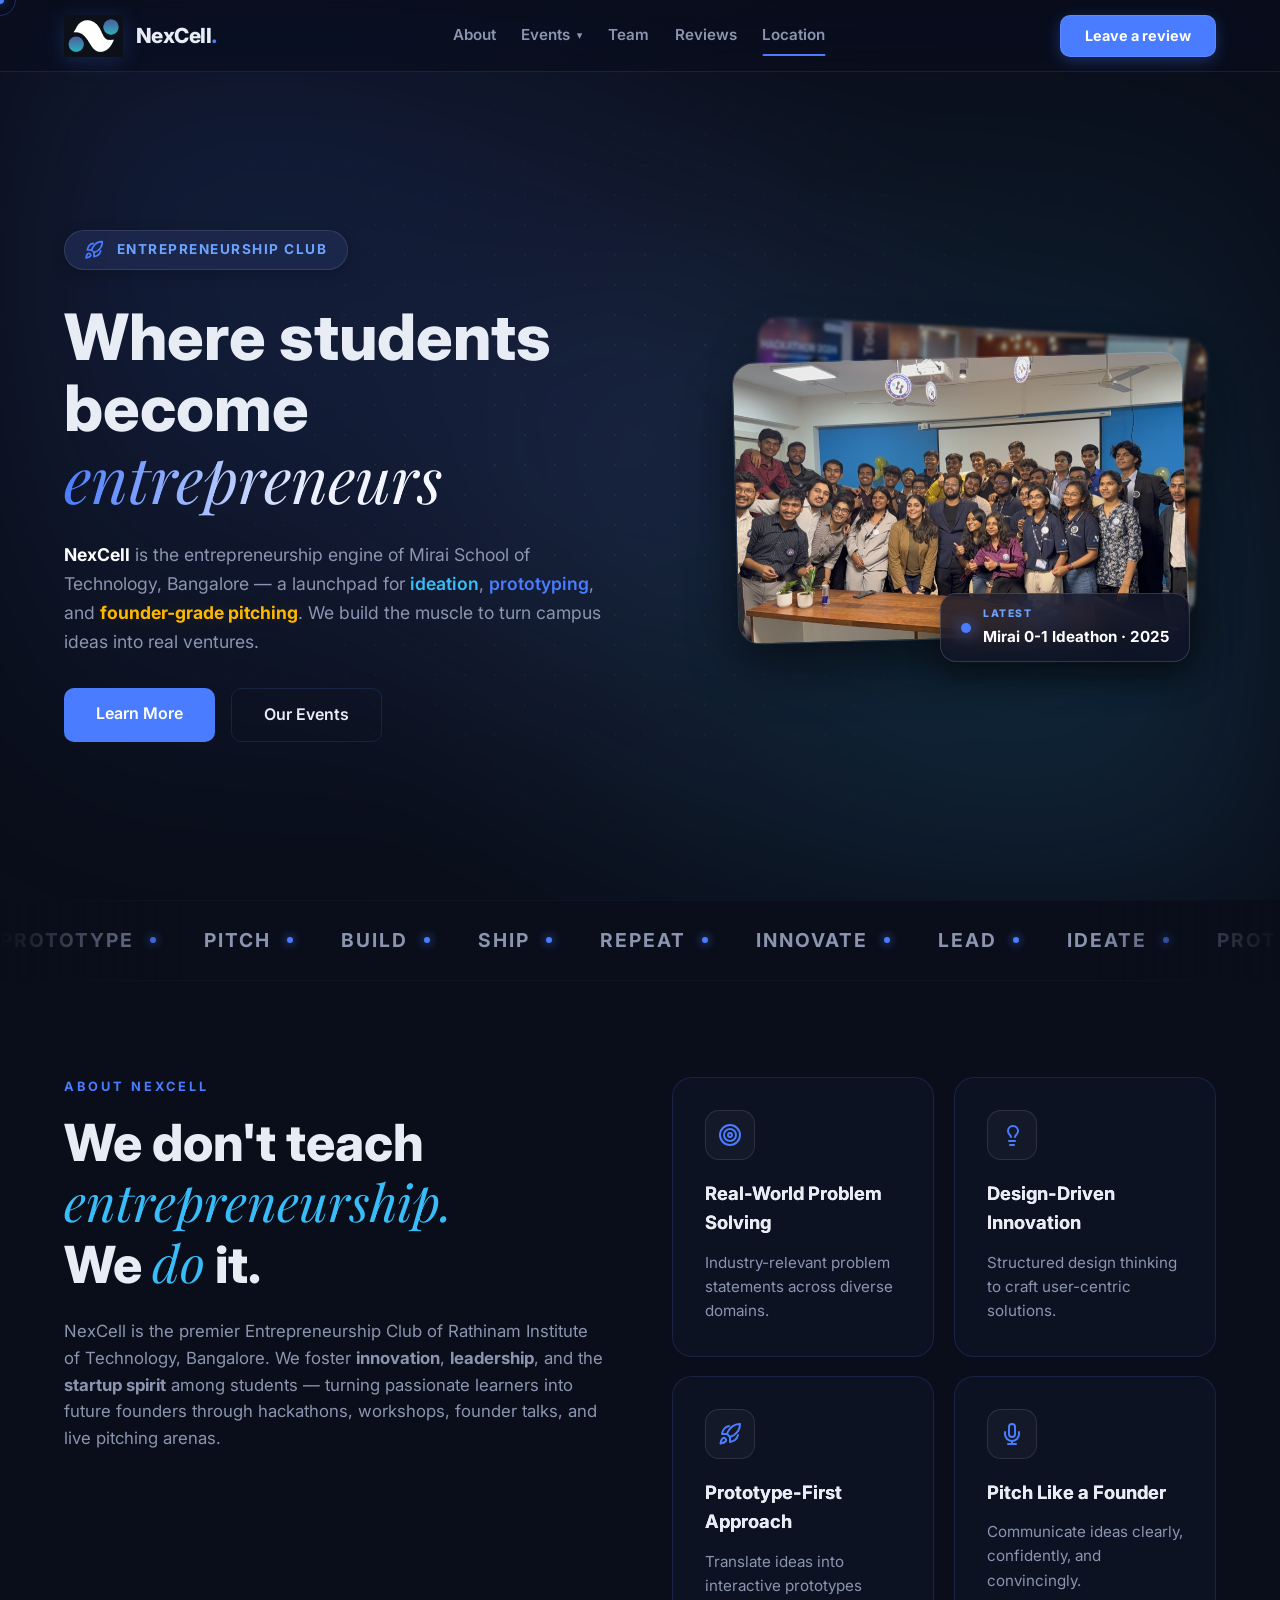
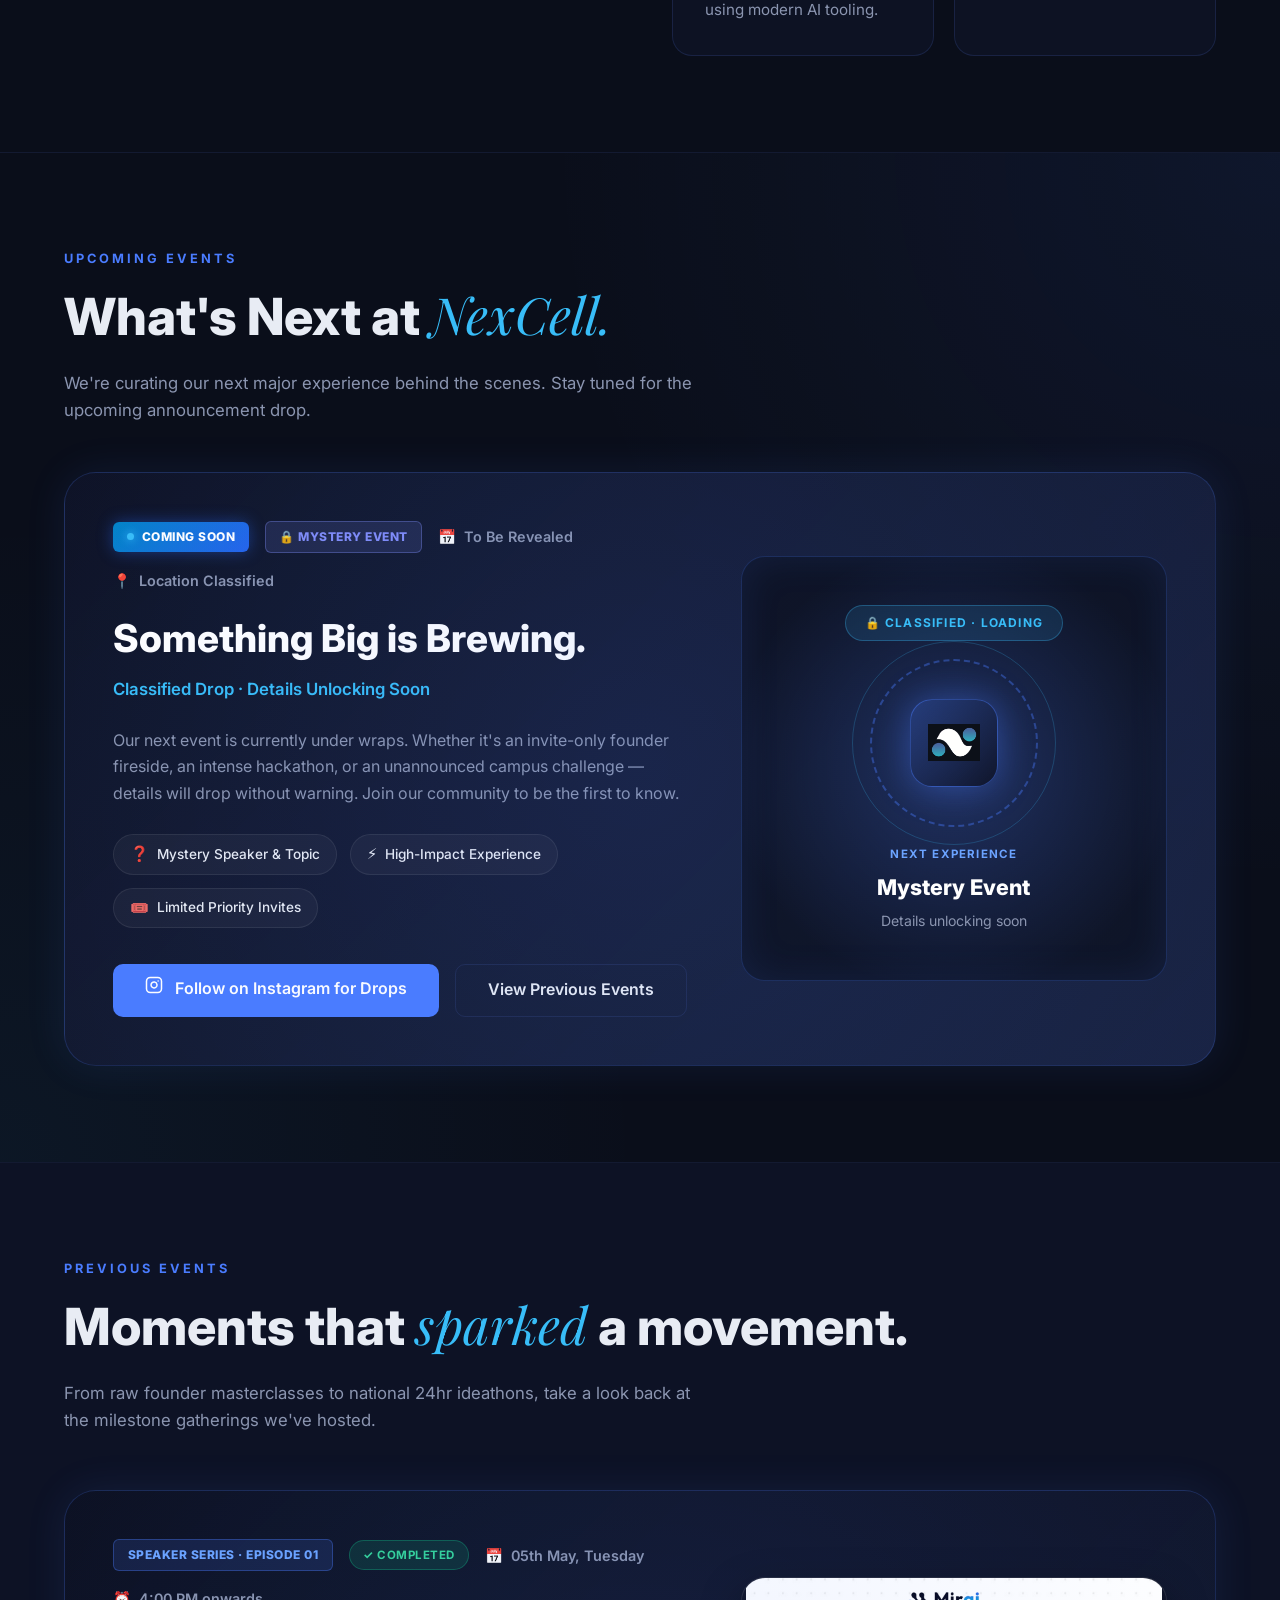
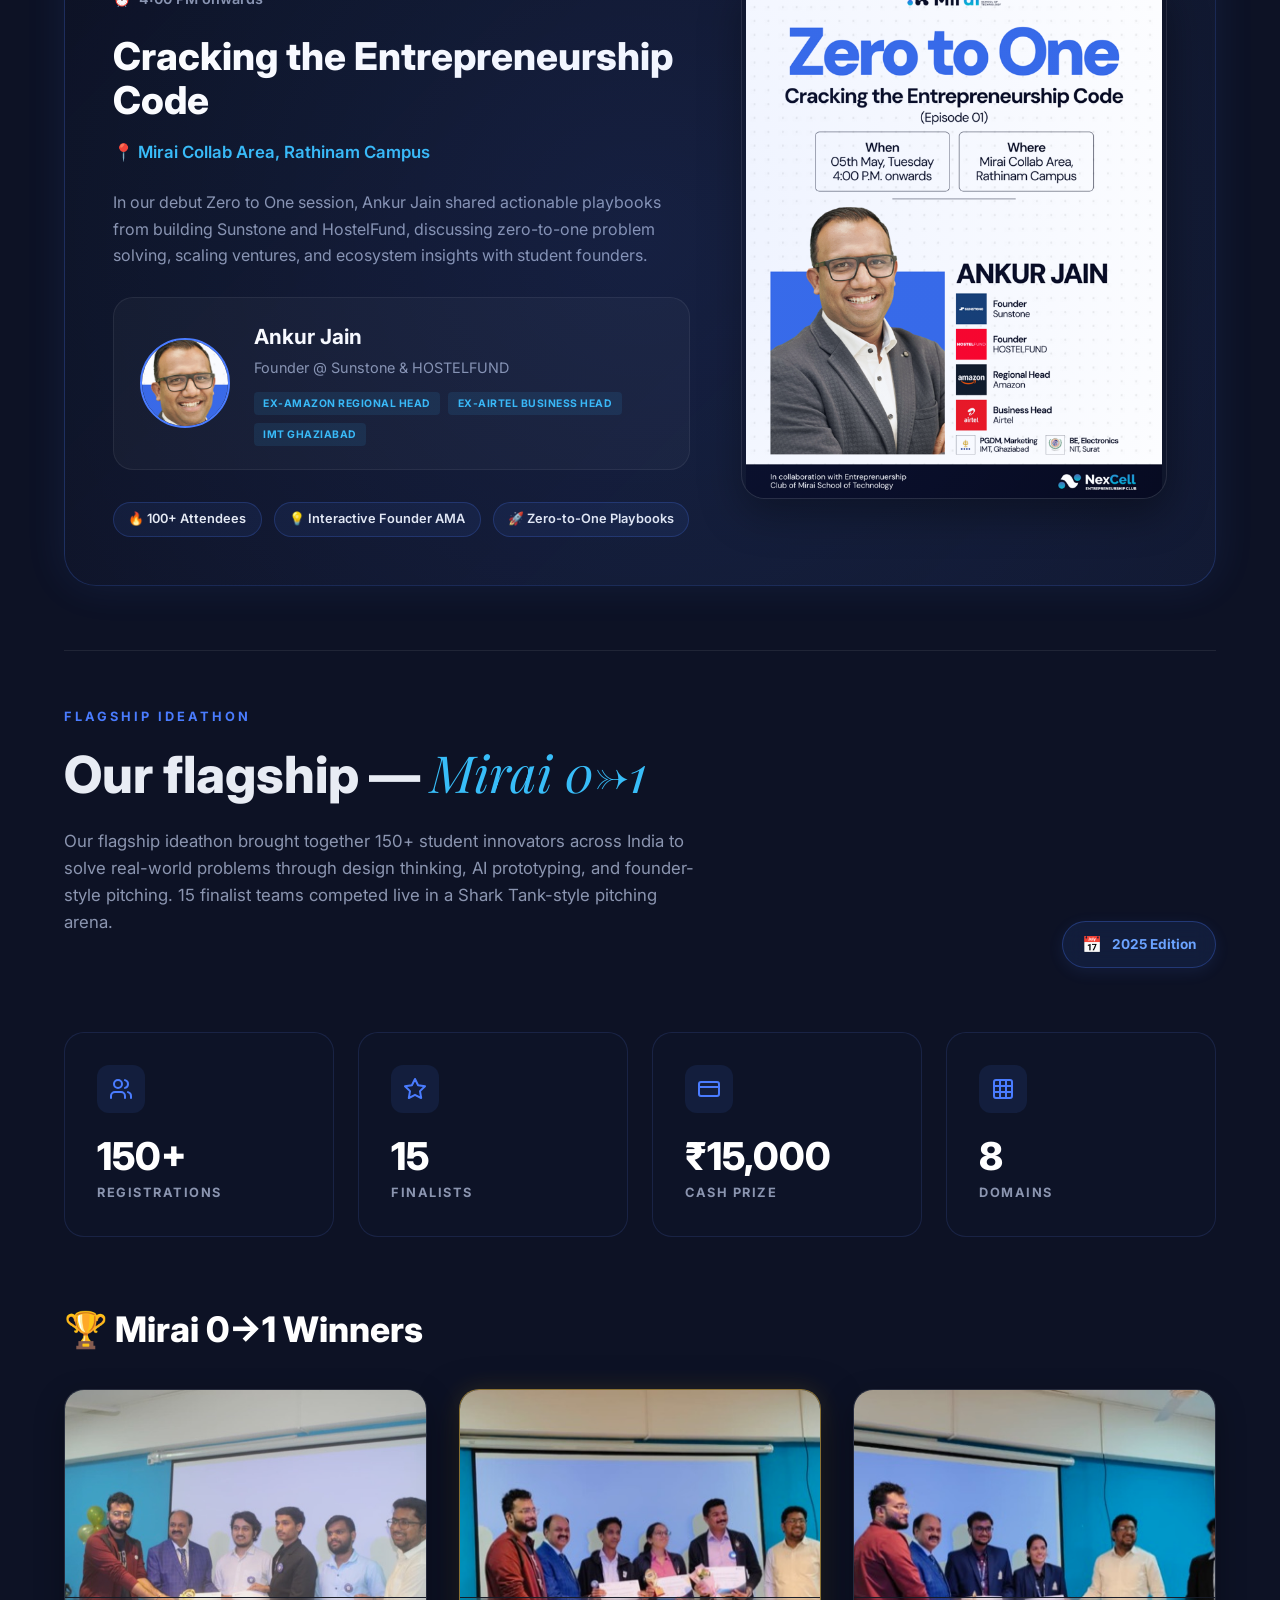
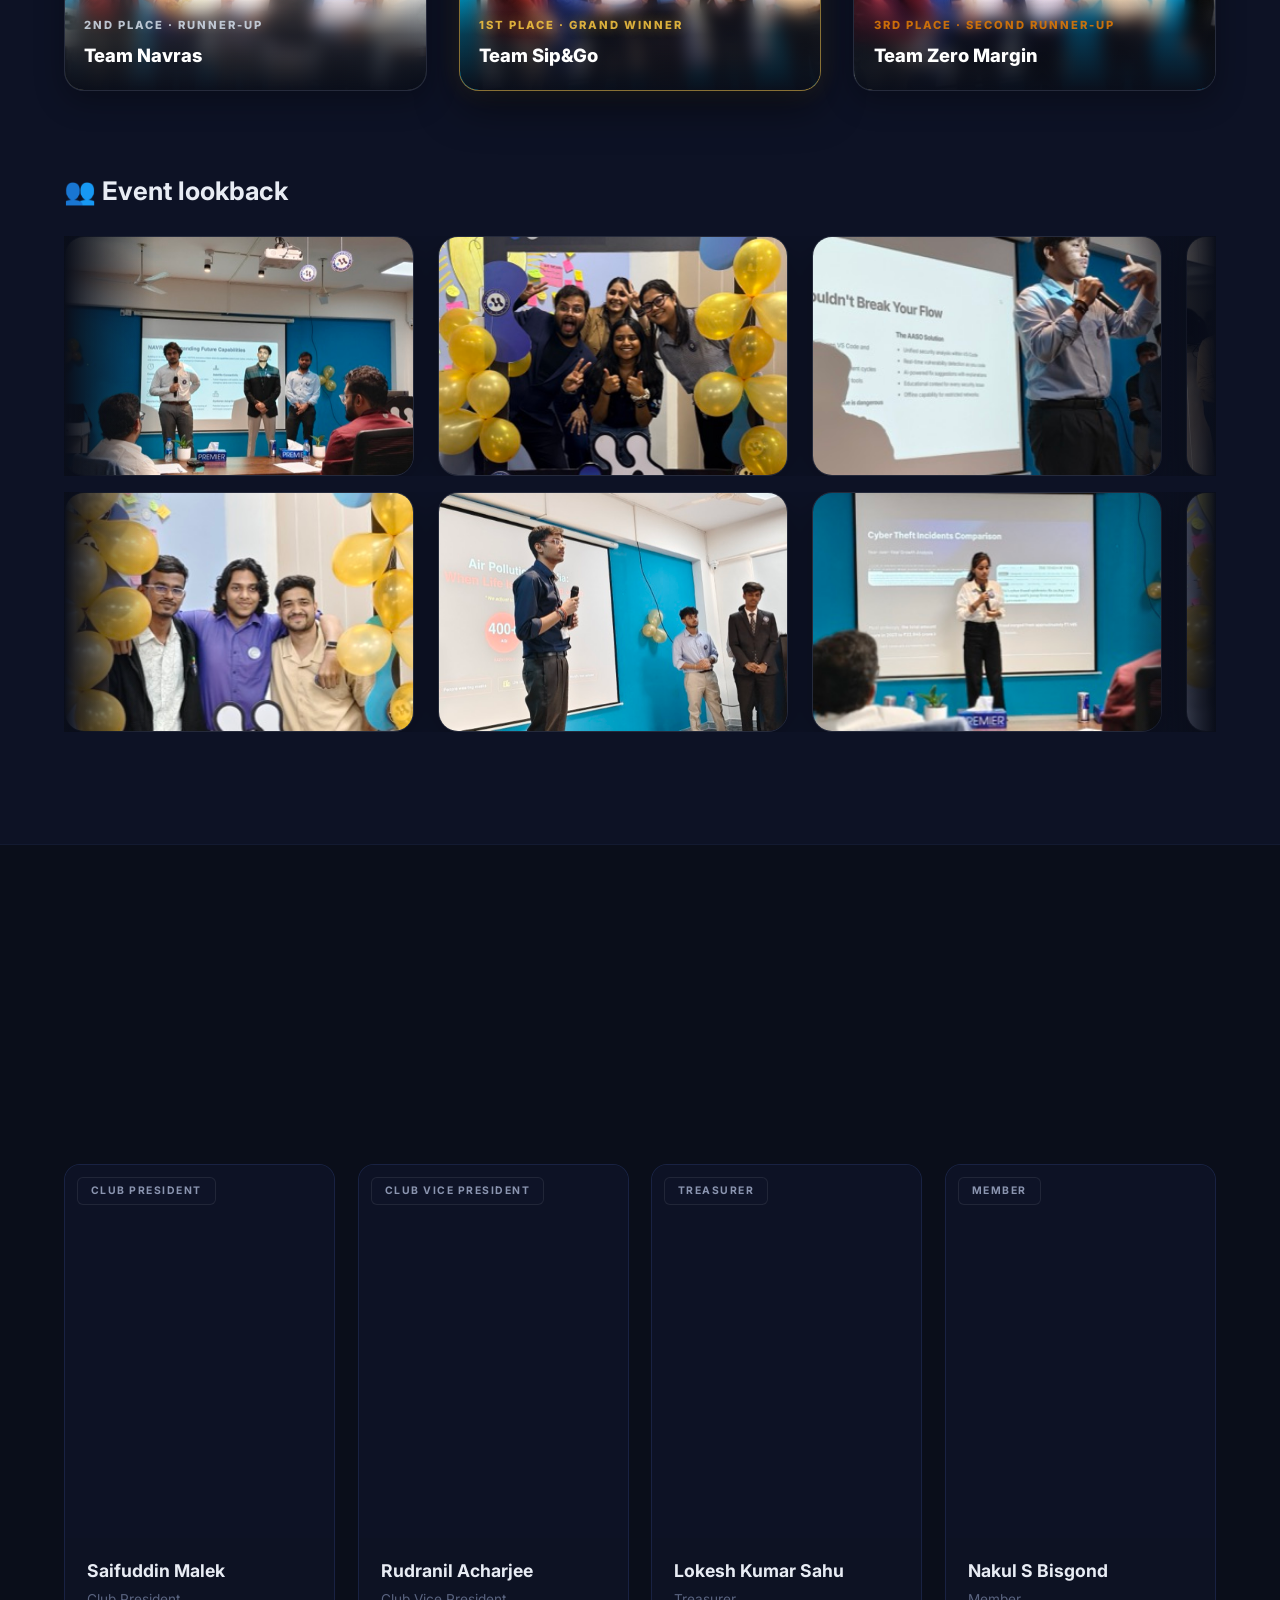
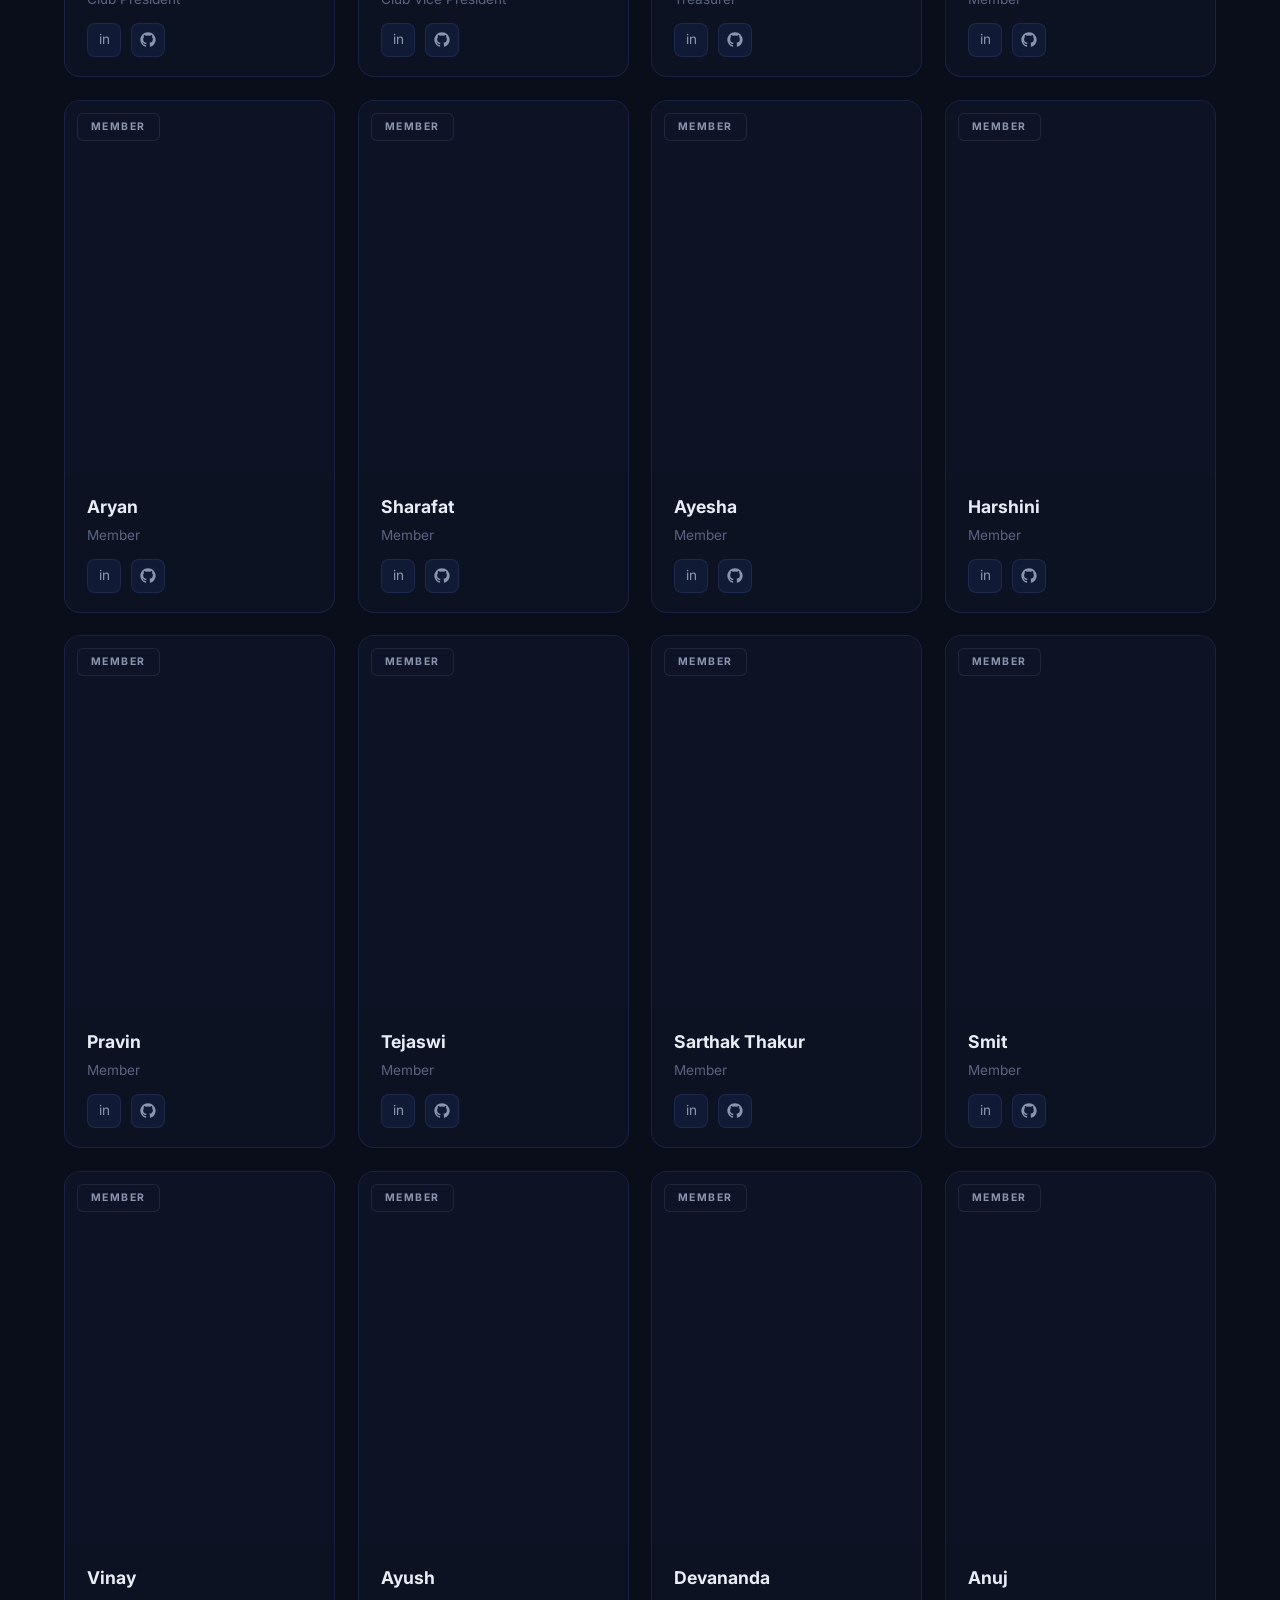
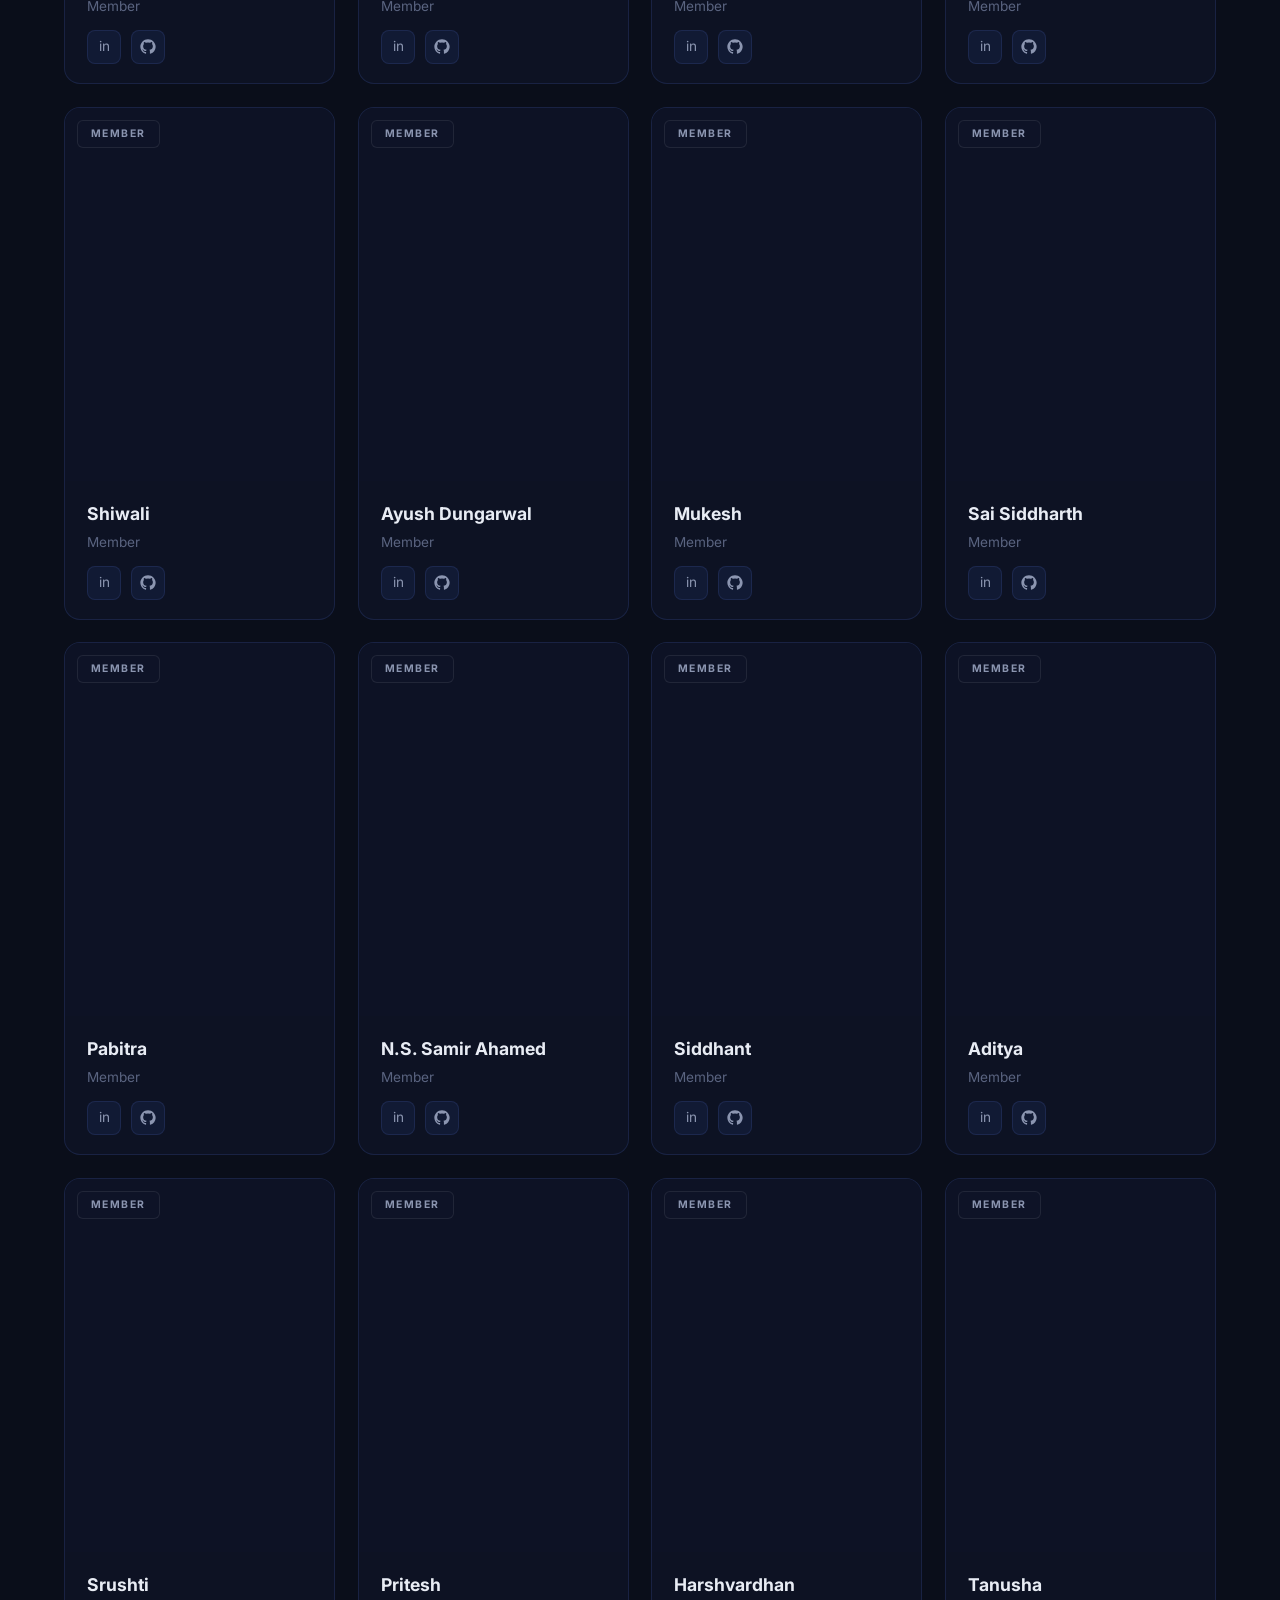
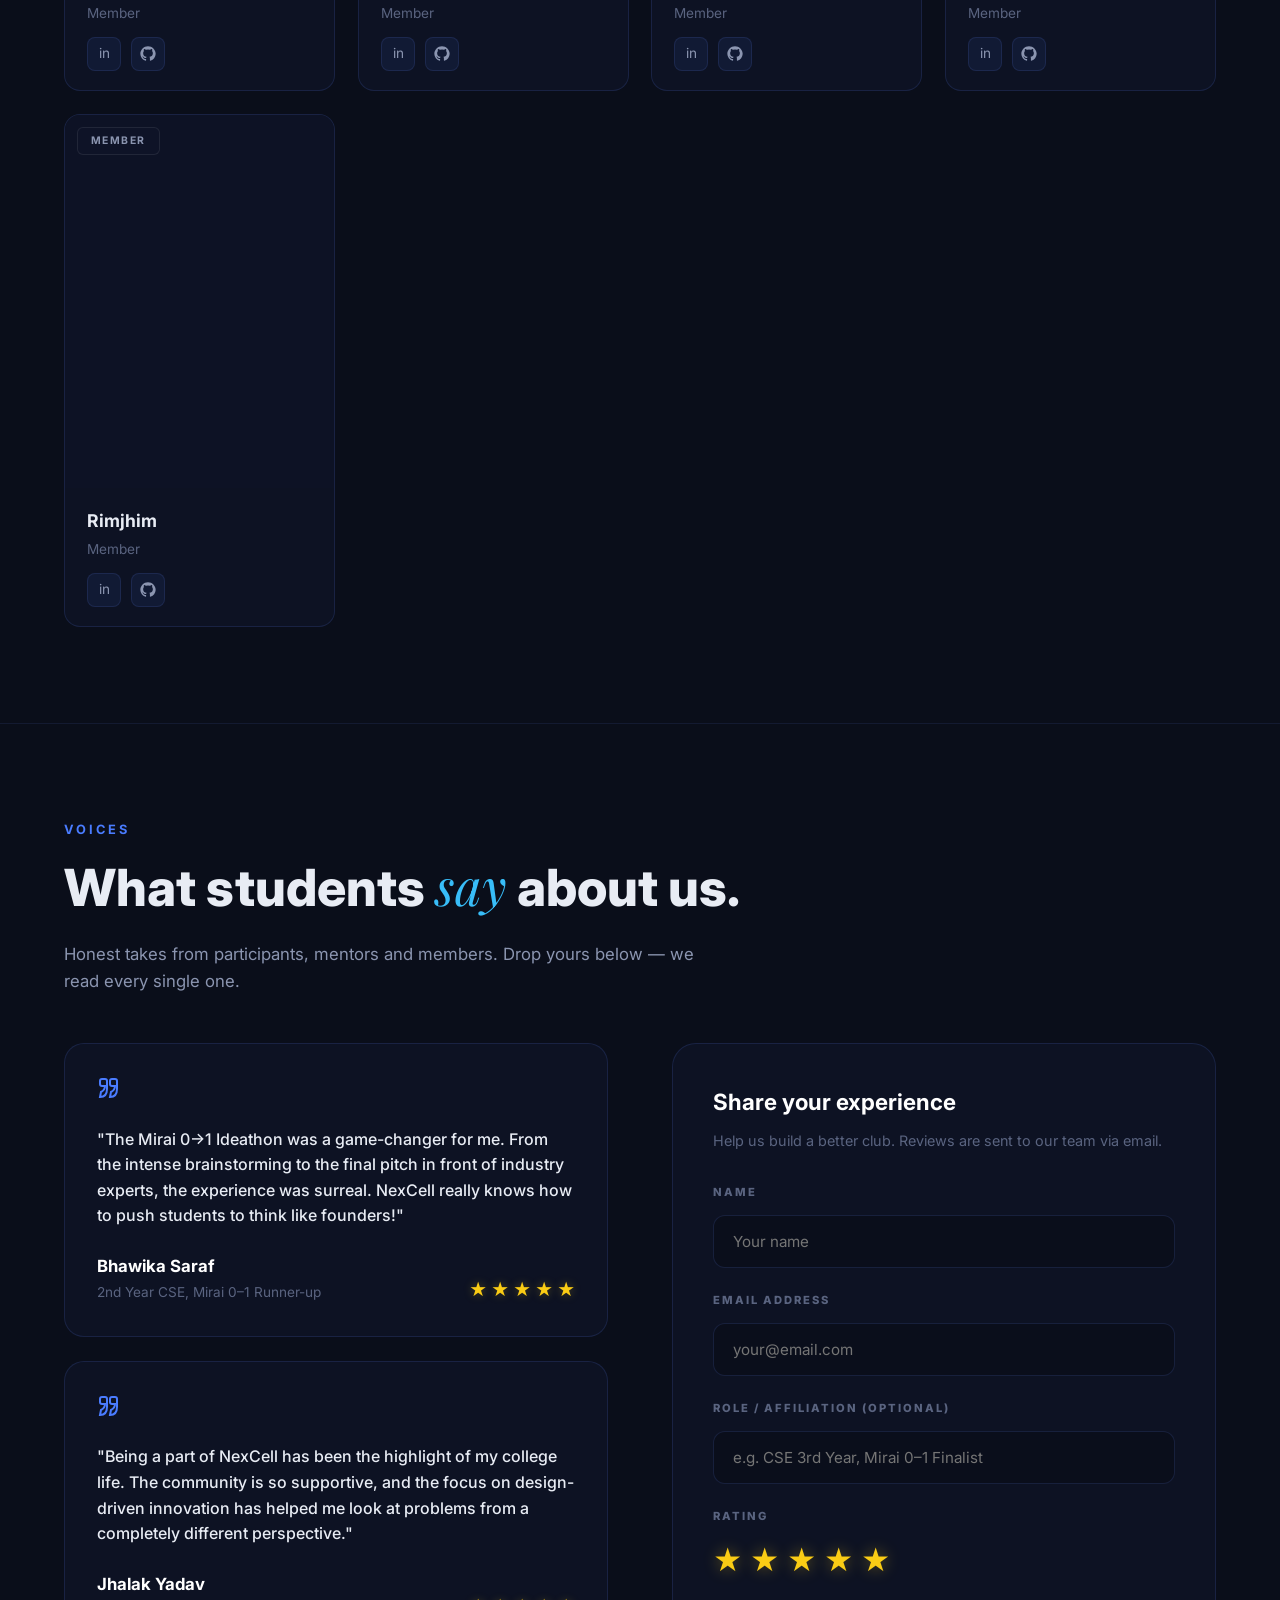
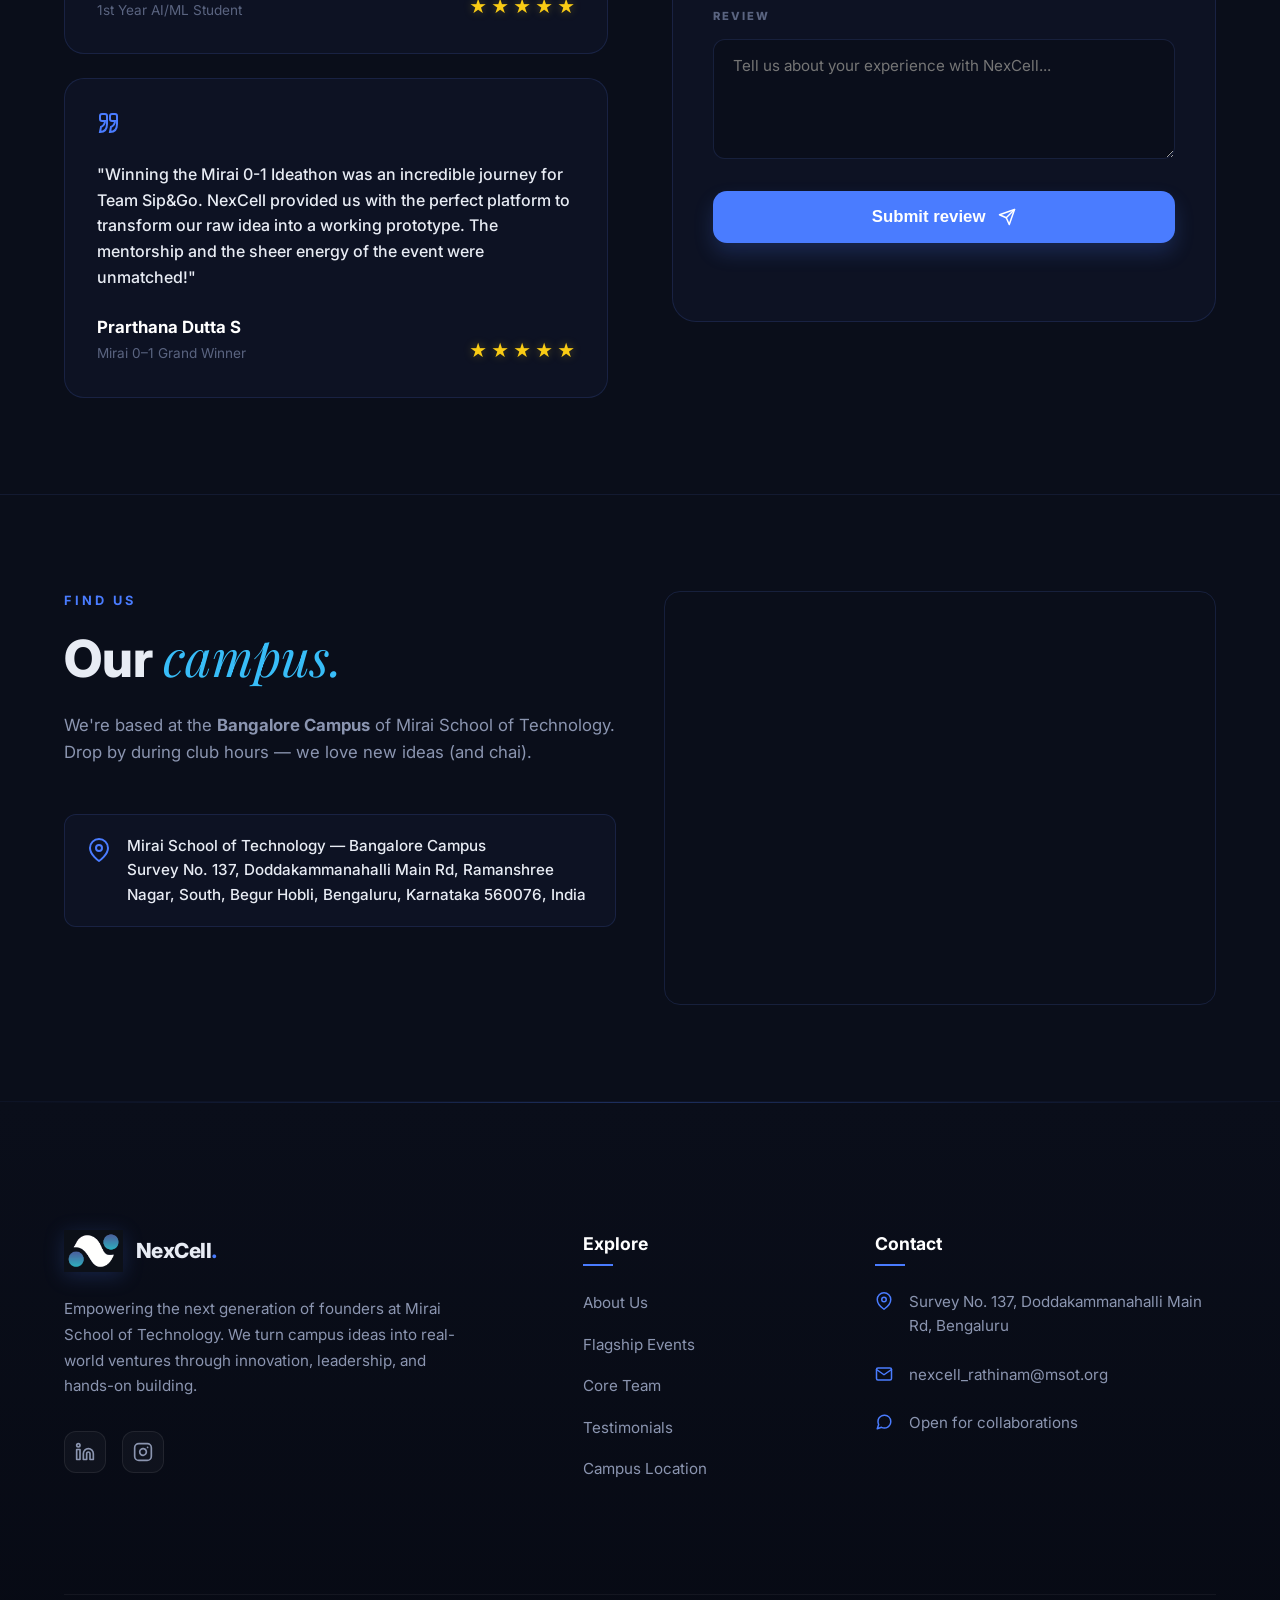
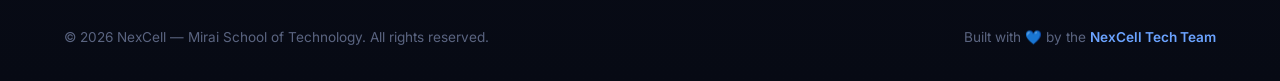
==== commit 020d43b0: "perf: localize and optimize team and event assets to fix broken images and improve loading speed" ====
--- a/index.html
+++ b/index.html
@@ -8,8 +8,7 @@
   <title>NexCell — Entrepreneurship Club | Rathinam Institute of Technology</title>
   <meta name="description"
     content="NexCell is the premier Entrepreneurship Club of Rathinam Institute of Technology, Bangalore. We foster innovation, leadership, and startup spirit among students.">
-  <meta name="keywords"
-    content="NexCell, Entrepreneurship Club, Rathinam Institute of Technology, Bangalore, Startup, Innovation, Student Club, Mirai School of Technology">
+  <meta name="keywords" content="NexCell, Entrepreneurship Club, Rathinam Institute of Technology, Bangalore, Startup, Innovation, Student Club, Mirai School of Technology">
   <meta name="author" content="NexCell Tech Team">
   <link rel="canonical" href="https://sapnilbiswas.github.io/NexCell-/">
 
@@ -17,24 +16,25 @@
   <meta property="og:type" content="website">
   <meta property="og:url" content="https://sapnilbiswas.github.io/NexCell-/">
   <meta property="og:title" content="NexCell — Entrepreneurship Club | Rathinam Institute of Technology">
-  <meta property="og:description"
-    content="The premier Entrepreneurship Club of Rathinam Institute of Technology. Fostering innovation, leadership, and startup spirit.">
-  <meta property="og:image" content="images/Nex.png">
+  <meta property="og:description" content="The premier Entrepreneurship Club of Rathinam Institute of Technology. Fostering innovation, leadership, and startup spirit.">
+  <meta property="og:image" content="https://nexcell.club/images/Nex.png">
 
   <!-- Twitter -->
   <meta property="twitter:card" content="summary_large_image">
   <meta property="twitter:url" content="https://sapnilbiswas.github.io/NexCell-/">
   <meta property="twitter:title" content="NexCell — Entrepreneurship Club | Rathinam Institute of Technology">
-  <meta property="twitter:description"
-    content="The premier Entrepreneurship Club of Rathinam Institute of Technology. Fostering innovation, leadership, and startup spirit.">
-  <meta property="twitter:image" content="images/Nex.png">
+  <meta property="twitter:description" content="The premier Entrepreneurship Club of Rathinam Institute of Technology. Fostering innovation, leadership, and startup spirit.">
+  <meta property="twitter:image" content="https://nexcell.club/images/Nex.png">
 
   <!-- Performance Preconnect -->
   <link rel="preconnect" href="https://fonts.googleapis.com">
   <link rel="preconnect" href="https://fonts.gstatic.com" crossorigin>
-  <link rel="preconnect" href="https://i.ibb.co">
-
-  <link rel="stylesheet" href="style.css?v=6">
+  <link rel="stylesheet" href="https://fonts.googleapis.com/css2?family=Inter:wght@300;400;500;600;700;800;900&family=Playfair+Display:ital,wght@0,400;0,700;1,400;1,700&display=swap">
+  <link rel="preload" as="image" href="images/Nex.png">
+  <link rel="preload" as="image" href="images/hero_networking.jpg">
+  <link rel="preload" as="image" href="images/hero_ideathon.jpg">
+
+  <link rel="stylesheet" href="style.css?v=7">
   <link rel="icon" type="image/png" href="images/Nex.png">
   <script>
     document.documentElement.classList.add('has-js');
@@ -55,7 +55,7 @@
       "@type": "EducationalOrganization",
       "name": "NexCell",
       "url": "https://sapnilbiswas.github.io/NexCell-/",
-      "logo": "images/Nex.png",
+      "logo": "https://nexcell.club/images/Nex.png",
       "description": "NexCell is the premier Entrepreneurship Club of Rathinam Institute of Technology, Bangalore.",
       "parentOrganization": {
         "@type": "EducationalOrganization",
@@ -90,8 +90,6 @@
         <ul class="dropdown-menu">
           <li><a href="#upcoming-events">Upcoming Events</a></li>
           <li><a href="#events">Past Events</a></li>
-          <li><a href="events/apply.html">Apply / Register</a></li>
-          <li><a href="events/ticket.html">View Ticket</a></li>
         </ul>
       </li>
       <li><a href="#team">Team</a></li>
@@ -131,10 +129,8 @@
         </div>
       </div>
       <div class="hero-images fade-up">
-        <div class="hero-img stack-back"><img src="images/hero_networking.jpg" alt="NexCell Event Networking"
-            width="600" height="450" fetchpriority="high" decoding="async"></div>
-        <div class="hero-img stack-front"><img src="images/hero_ideathon.jpg" alt="Mirai 0-1 Ideathon Participants"
-            width="600" height="450" fetchpriority="high" decoding="async"></div>
+        <div class="hero-img stack-back"><img src="images/hero_networking.jpg" alt="NexCell Event Networking" width="600" height="450" fetchpriority="high" decoding="async"></div>
+        <div class="hero-img stack-front"><img src="images/hero_ideathon.jpg" alt="Mirai 0-1 Ideathon Participants" width="600" height="450" fetchpriority="high" decoding="async"></div>
         <div class="event-badge">
           <div class="badge-dot"></div>
           <div class="badge-text">
@@ -253,8 +249,7 @@
       <div class="fade-up">
         <div class="section-label">Upcoming Events</div>
         <h2 class="section-title">What's Next at <span class="italic">NexCell.</span></h2>
-        <p class="section-desc">We're curating our next major experience behind the scenes. Stay tuned for the upcoming
-          announcement drop.</p>
+        <p class="section-desc">We're curating our next major experience behind the scenes. Stay tuned for the upcoming announcement drop.</p>
       </div>
 
       <div class="upcoming-card upcoming-teaser-card fade-up">
@@ -269,9 +264,7 @@
           <p class="event-loc">Classified Drop · Details Unlocking Soon</p>
 
           <p class="upcoming-teaser-text">
-            Our next event is currently under wraps. Whether it's an invite-only founder fireside, an intense hackathon,
-            or an unannounced campus challenge — details will drop without warning. Join our community to be the first
-            to know.
+            Our next event is currently under wraps. Whether it's an invite-only founder fireside, an intense hackathon, or an unannounced campus challenge — details will drop without warning. Join our community to be the first to know.
           </p>
 
           <div class="upcoming-perks">
@@ -290,29 +283,18 @@
           </div>
 
           <div class="event-actions">
-            <span class="btn-primary"
-              style="background: linear-gradient(135deg, #f39c12 0%, #e67e22 100%); cursor: default; display: inline-flex; align-items: center; user-select: none;">
-              <svg width="18" height="18" viewBox="0 0 24 24" fill="none" stroke="currentColor" stroke-width="2"
-                stroke-linecap="round" stroke-linejoin="round" style="margin-right: 8px;">
-                <circle cx="12" cy="12" r="10"></circle>
-                <polyline points="12 6 12 12 16 14"></polyline>
-              </svg>
-              Coming Soon
-            </span>
-            <a href="https://www.instagram.com/nexcell_mirai?igsh=MTM4enN2YnlpZTUzOA==" target="_blank"
-              rel="noopener noreferrer" class="btn-secondary">
-              <svg width="18" height="18" viewBox="0 0 24 24" fill="none" stroke="currentColor" stroke-width="2"
-                stroke-linecap="round" stroke-linejoin="round" style="margin-right: 8px;">
+            <a href="https://www.instagram.com/nexcell_mirai?igsh=MTM4enN2YnlpZTUzOA==" target="_blank" rel="noopener noreferrer" class="btn-primary">
+              <svg width="18" height="18" viewBox="0 0 24 24" fill="none" stroke="currentColor" stroke-width="2" stroke-linecap="round" stroke-linejoin="round" style="margin-right: 8px;">
                 <rect x="2" y="2" width="20" height="20" rx="5" ry="5"></rect>
                 <path d="M16 11.37A4 4 0 1 1 12.63 8 4 4 0 0 1 16 11.37z"></path>
                 <line x1="17.5" y1="6.5" x2="17.51" y2="6.5"></line>
               </svg>
-              Follow on Instagram
+              Follow on Instagram for Drops
             </a>
-            <a href="#events" class="btn-secondary">Past Events</a>
-          </div>
-        </div>
-
+            <a href="#events" class="btn-secondary">View Previous Events</a>
+          </div>
+        </div>
+        
         <div class="upcoming-teaser-visual">
           <div class="teaser-visual-inner">
             <div class="teaser-badge-floating">🔒 Classified · Loading</div>
@@ -342,8 +324,7 @@
       <div class="events-main-header fade-up">
         <div class="section-label">Previous Events</div>
         <h2 class="section-title">Moments that <span class="italic">sparked</span> a movement.</h2>
-        <p class="section-desc">From raw founder masterclasses to national 24hr ideathons, take a look back at the
-          milestone gatherings we've hosted.</p>
+        <p class="section-desc">From raw founder masterclasses to national 24hr ideathons, take a look back at the milestone gatherings we've hosted.</p>
       </div>
 
       <!-- Past Event 1: Zero to One Ep 01 with Ankur Jain -->
@@ -359,16 +340,12 @@
           <p class="event-loc">📍 Mirai Collab Area, Rathinam Campus</p>
 
           <p class="past-event-desc">
-            In our debut Zero to One session, Ankur Jain shared actionable playbooks from building Sunstone and
-            HostelFund, discussing zero-to-one problem solving, scaling ventures, and ecosystem insights with student
-            founders.
+            In our debut Zero to One session, Ankur Jain shared actionable playbooks from building Sunstone and HostelFund, discussing zero-to-one problem solving, scaling ventures, and ecosystem insights with student founders.
           </p>
 
           <div class="speaker-profile">
             <div class="speaker-img">
-              <img src="https://i.ibb.co/Hf8VDXFg/Zero-to-One-Episode-1-1.png"
-                alt="Ankur Jain - Founder @ Sunstone & HOSTELFUND" loading="lazy" decoding="async" width="90"
-                height="90">
+              <img src="images/events/ankur_jain.png" alt="Ankur Jain - Founder @ Sunstone & HOSTELFUND" loading="lazy" decoding="async" width="90" height="90">
             </div>
             <div class="speaker-info">
               <h4 class="speaker-name">Ankur Jain</h4>
@@ -388,9 +365,7 @@
           </div>
         </div>
         <div class="past-event-poster">
-          <img src="https://i.ibb.co/3YFczNST/Zero-to-One-Episode-1.png"
-            alt="Zero to One Event Poster featuring Ankur Jain" loading="lazy" decoding="async" width="500"
-            height="700">
+          <img src="images/events/zero_to_one_poster.png" alt="Zero to One Event Poster featuring Ankur Jain" loading="lazy" decoding="async" width="500" height="700">
         </div>
       </div>
 
@@ -474,24 +449,21 @@
         <h3 class="winners-title">🏆 Mirai 0→1 Winners</h3>
         <div class="winners-grid">
           <div class="winner-card winner-silver">
-            <img src="images/winners/navras.jpg" alt="Team Navras - 2nd Place Winners" loading="lazy" decoding="async"
-              width="400" height="300">
+            <img src="images/winners/navras.jpg" alt="Team Navras - 2nd Place Winners" loading="lazy" decoding="async" width="400" height="300">
             <div class="winner-info">
               <div class="winner-place silver">2nd Place · Runner-up</div>
               <div class="winner-name">Team Navras</div>
             </div>
           </div>
           <div class="winner-card winner-gold">
-            <img src="images/winners/sip_and_go.jpg" alt="Team Sip&Go - 1st Place Winners" loading="lazy"
-              decoding="async" width="400" height="300">
+            <img src="images/winners/sip_and_go.jpg" alt="Team Sip&Go - 1st Place Winners" loading="lazy" decoding="async" width="400" height="300">
             <div class="winner-info">
               <div class="winner-place gold">1st Place · Grand Winner</div>
               <div class="winner-name">Team Sip&Go</div>
             </div>
           </div>
           <div class="winner-card winner-bronze">
-            <img src="images/winners/zero_margin.jpg" alt="Team Zero Margin - 3rd Place Winners" loading="lazy"
-              decoding="async" width="400" height="300">
+            <img src="images/winners/zero_margin.jpg" alt="Team Zero Margin - 3rd Place Winners" loading="lazy" decoding="async" width="400" height="300">
             <div class="winner-info">
               <div class="winner-place bronze">3rd Place · Second Runner-up</div>
               <div class="winner-name">Team Zero Margin</div>
@@ -509,68 +481,40 @@
         <!-- Row 1: Moving Left -->
         <div class="lookback-track">
           <div class="lookback-slider left">
-            <div class="lookback-img"><img src="images/lookback/event_photo2.jpg" alt="NexCell Event Networking Session"
-                loading="lazy" decoding="async" width="300" height="200"></div>
-            <div class="lookback-img"><img src="images/lookback/crousal_image2.jpg"
-                alt="Students pitching at NexCell event" loading="lazy" decoding="async" width="300" height="200"></div>
-            <div class="lookback-img"><img src="images/lookback/crousal_image5.jpg" alt="NexCell Ideathon Workshop"
-                loading="lazy" decoding="async" width="300" height="200"></div>
-            <div class="lookback-img"><img src="images/lookback/event_photo3.jpg"
-                alt="Mentorship session during Mirai 0-1" loading="lazy" decoding="async" width="300" height="200">
-            </div>
-            <div class="lookback-img"><img src="images/lookback/event_photo4.jpg" alt="NexCell Club Meeting"
-                loading="lazy" decoding="async" width="300" height="200"></div>
-            <div class="lookback-img"><img src="images/lookback/IMG_0581.jpg" alt="Mirai 0 to 1 Event Photo"
-                loading="lazy" decoding="async" width="300" height="200"></div>
-            <div class="lookback-img"><img src="images/lookback/IMG_0587.jpg" alt="Mirai 0 to 1 Event Photo"
-                loading="lazy" decoding="async" width="300" height="200"></div>
+            <div class="lookback-img"><img src="images/lookback/event_photo2.jpg" alt="NexCell Event Networking Session" loading="lazy" decoding="async" width="300" height="200"></div>
+            <div class="lookback-img"><img src="images/lookback/crousal_image2.jpg" alt="Students pitching at NexCell event" loading="lazy" decoding="async" width="300" height="200"></div>
+            <div class="lookback-img"><img src="images/lookback/crousal_image5.jpg" alt="NexCell Ideathon Workshop" loading="lazy" decoding="async" width="300" height="200"></div>
+            <div class="lookback-img"><img src="images/lookback/event_photo3.jpg" alt="Mentorship session during Mirai 0-1" loading="lazy" decoding="async" width="300" height="200"></div>
+            <div class="lookback-img"><img src="images/lookback/event_photo4.jpg" alt="NexCell Club Meeting" loading="lazy" decoding="async" width="300" height="200"></div>
+            <div class="lookback-img"><img src="images/lookback/IMG_0581.jpg" alt="Mirai 0 to 1 Event Photo" loading="lazy" decoding="async" width="300" height="200"></div>
+            <div class="lookback-img"><img src="images/lookback/IMG_0587.jpg" alt="Mirai 0 to 1 Event Photo" loading="lazy" decoding="async" width="300" height="200"></div>
             <!-- Duplicates -->
-            <div class="lookback-img"><img src="images/lookback/event_photo2.jpg" alt="NexCell Event Networking Session"
-                loading="lazy" decoding="async" width="300" height="200"></div>
-            <div class="lookback-img"><img src="images/lookback/crousal_image2.jpg"
-                alt="Students pitching at NexCell event" loading="lazy" decoding="async" width="300" height="200"></div>
-            <div class="lookback-img"><img src="images/lookback/crousal_image5.jpg" alt="NexCell Ideathon Workshop"
-                loading="lazy" decoding="async" width="300" height="200"></div>
-            <div class="lookback-img"><img src="images/lookback/event_photo3.jpg"
-                alt="Mentorship session during Mirai 0-1" loading="lazy" decoding="async" width="300" height="200">
-            </div>
-            <div class="lookback-img"><img src="images/lookback/event_photo4.jpg" alt="NexCell Club Meeting"
-                loading="lazy" decoding="async" width="300" height="200"></div>
-            <div class="lookback-img"><img src="images/lookback/IMG_0581.jpg" alt="Mirai 0 to 1 Event Photo"
-                loading="lazy" decoding="async" width="300" height="200"></div>
-            <div class="lookback-img"><img src="images/lookback/IMG_0587.jpg" alt="Mirai 0 to 1 Event Photo"
-                loading="lazy" decoding="async" width="300" height="200"></div>
+            <div class="lookback-img"><img src="images/lookback/event_photo2.jpg" alt="NexCell Event Networking Session" loading="lazy" decoding="async" width="300" height="200"></div>
+            <div class="lookback-img"><img src="images/lookback/crousal_image2.jpg" alt="Students pitching at NexCell event" loading="lazy" decoding="async" width="300" height="200"></div>
+            <div class="lookback-img"><img src="images/lookback/crousal_image5.jpg" alt="NexCell Ideathon Workshop" loading="lazy" decoding="async" width="300" height="200"></div>
+            <div class="lookback-img"><img src="images/lookback/event_photo3.jpg" alt="Mentorship session during Mirai 0-1" loading="lazy" decoding="async" width="300" height="200"></div>
+            <div class="lookback-img"><img src="images/lookback/event_photo4.jpg" alt="NexCell Club Meeting" loading="lazy" decoding="async" width="300" height="200"></div>
+            <div class="lookback-img"><img src="images/lookback/IMG_0581.jpg" alt="Mirai 0 to 1 Event Photo" loading="lazy" decoding="async" width="300" height="200"></div>
+            <div class="lookback-img"><img src="images/lookback/IMG_0587.jpg" alt="Mirai 0 to 1 Event Photo" loading="lazy" decoding="async" width="300" height="200"></div>
           </div>
         </div>
 
         <!-- Row 2: Moving Right -->
         <div class="lookback-track">
           <div class="lookback-slider right">
-            <div class="lookback-img"><img src="images/lookback/crousal_image3.jpg" alt="Design thinking session"
-                loading="lazy" decoding="async" width="300" height="200"></div>
-            <div class="lookback-img"><img src="images/lookback/event_photo5.jpg" alt="Team collaboration"
-                loading="lazy" decoding="async" width="300" height="200"></div>
-            <div class="lookback-img"><img src="images/lookback/crousal_image4.jpg" alt="Presentation at NexCell"
-                loading="lazy" decoding="async" width="300" height="200"></div>
-            <div class="lookback-img"><img src="images/lookback/crousal_image.jpg" alt="Award ceremony" loading="lazy"
-                decoding="async" width="300" height="200"></div>
-            <div class="lookback-img"><img src="images/lookback/crousal_image_alt.jpg" alt="Founder talk" loading="lazy"
-                decoding="async" width="300" height="200"></div>
-            <div class="lookback-img"><img src="images/lookback/IMG_0604.jpg" alt="Mirai 0 to 1 Event Photo"
-                loading="lazy" decoding="async" width="300" height="200"></div>
+            <div class="lookback-img"><img src="images/lookback/crousal_image3.jpg" alt="Design thinking session" loading="lazy" decoding="async" width="300" height="200"></div>
+            <div class="lookback-img"><img src="images/lookback/event_photo5.jpg" alt="Team collaboration" loading="lazy" decoding="async" width="300" height="200"></div>
+            <div class="lookback-img"><img src="images/lookback/crousal_image4.jpg" alt="Presentation at NexCell" loading="lazy" decoding="async" width="300" height="200"></div>
+            <div class="lookback-img"><img src="images/lookback/crousal_image.jpg" alt="Award ceremony" loading="lazy" decoding="async" width="300" height="200"></div>
+            <div class="lookback-img"><img src="images/lookback/crousal_image_alt.jpg" alt="Founder talk" loading="lazy" decoding="async" width="300" height="200"></div>
+            <div class="lookback-img"><img src="images/lookback/IMG_0604.jpg" alt="Mirai 0 to 1 Event Photo" loading="lazy" decoding="async" width="300" height="200"></div>
             <!-- Duplicates -->
-            <div class="lookback-img"><img src="images/lookback/crousal_image3.jpg" alt="Design thinking session"
-                loading="lazy" decoding="async" width="300" height="200"></div>
-            <div class="lookback-img"><img src="images/lookback/event_photo5.jpg" alt="Team collaboration"
-                loading="lazy" decoding="async" width="300" height="200"></div>
-            <div class="lookback-img"><img src="images/lookback/crousal_image4.jpg" alt="Presentation at NexCell"
-                loading="lazy" decoding="async" width="300" height="200"></div>
-            <div class="lookback-img"><img src="images/lookback/crousal_image.jpg" alt="Award ceremony" loading="lazy"
-                decoding="async" width="300" height="200"></div>
-            <div class="lookback-img"><img src="images/lookback/crousal_image_alt.jpg" alt="Founder talk" loading="lazy"
-                decoding="async" width="300" height="200"></div>
-            <div class="lookback-img"><img src="images/lookback/IMG_0604.jpg" alt="Mirai 0 to 1 Event Photo"
-                loading="lazy" decoding="async" width="300" height="200"></div>
+            <div class="lookback-img"><img src="images/lookback/crousal_image3.jpg" alt="Design thinking session" loading="lazy" decoding="async" width="300" height="200"></div>
+            <div class="lookback-img"><img src="images/lookback/event_photo5.jpg" alt="Team collaboration" loading="lazy" decoding="async" width="300" height="200"></div>
+            <div class="lookback-img"><img src="images/lookback/crousal_image4.jpg" alt="Presentation at NexCell" loading="lazy" decoding="async" width="300" height="200"></div>
+            <div class="lookback-img"><img src="images/lookback/crousal_image.jpg" alt="Award ceremony" loading="lazy" decoding="async" width="300" height="200"></div>
+            <div class="lookback-img"><img src="images/lookback/crousal_image_alt.jpg" alt="Founder talk" loading="lazy" decoding="async" width="300" height="200"></div>
+            <div class="lookback-img"><img src="images/lookback/IMG_0604.jpg" alt="Mirai 0 to 1 Event Photo" loading="lazy" decoding="async" width="300" height="200"></div>
           </div>
         </div>
       </div>
@@ -594,8 +538,7 @@
       <div class="team-grid fade-up">
         <div class="team-card">
           <span class="team-badge">Club President</span>
-          <img src="https://i.ibb.co/kY4m8FZ/saifu.jpg" alt="Saifuddin Malek - NexCell Club President" loading="lazy"
-            decoding="async" width="280" height="320">
+          <img src="images/team/saifuddin_malek.jpg" alt="Saifuddin Malek - NexCell Club President" loading="lazy" decoding="async" width="280" height="373">
           <div class="team-info">
             <div class="team-name">Saifuddin Malek</div>
             <div class="team-role">Club President</div>
@@ -616,8 +559,7 @@
         <!-- rudraaa -->
         <div class="team-card">
           <span class="team-badge">Club Vice President</span>
-          <img src="https://i.ibb.co/d4Rf39S8/rudra.jpg" alt="Rudranil Acharjee - NexCell Club Vice President"
-            loading="lazy" decoding="async" width="280" height="320">
+          <img src="images/team/rudranil_acharjee.jpg" alt="Rudranil Acharjee - NexCell Club Vice President" loading="lazy" decoding="async" width="280" height="373">
           <div class="team-info">
             <div class="team-name">Rudranil Acharjee</div>
             <div class="team-role">Club Vice President</div>
@@ -638,101 +580,14 @@
         <!-- bosss -->
         <div class="team-card">
           <span class="team-badge">Treasurer</span>
-          <img src="https://i.ibb.co/HfhgNpbN/Lokesh.jpg" alt="Lokesh Kumar Sahu - NexCell Treasurer" loading="lazy"
-            decoding="async" width="280" height="320">
+          <img src="images/team/lokesh_kumar_sahu.jpg" alt="Lokesh Kumar Sahu - NexCell Treasurer" loading="lazy" decoding="async" width="280" height="373">
           <div class="team-info">
             <div class="team-name">Lokesh Kumar Sahu</div>
             <div class="team-role">Treasurer</div>
             <div class="team-socials">
               <a href="https://www.linkedin.com/in/lokesh-kumar-sahu-2804cg/" class="team-social"
                 aria-label="LinkedIn">in</a>
-              <a href="https://github.com/lokeshsahu2804-korba" class="team-social" aria-label="GitHub"><svg width="16"
-                  height="16" viewBox="0 0 24 24" aria-hidden="true">
-                  <path fill="currentColor"
-                    d="M12 .5C5.65.5.5 5.65.5 12A11.5 11.5 0 0 0 8.36 22.1c.58.11.79-.25.79-.56v-2.16c-3.18.69-3.85-1.35-3.85-1.35-.52-1.31-1.27-1.66-1.27-1.66-1.04-.71.08-.69.08-.69 1.15.08 1.76 1.19 1.76 1.19 1.02 1.75 2.68 1.24 3.34.95.1-.74.4-1.24.72-1.52-2.54-.29-5.21-1.27-5.21-5.65 0-1.25.45-2.28 1.18-3.08-.12-.29-.51-1.46.11-3.04 0 0 .96-.31 3.14 1.18a10.84 10.84 0 0 1 5.72 0c2.18-1.49 3.14-1.18 3.14-1.18.62 1.58.23 2.75.11 3.04.73.8 1.18 1.83 1.18 3.08 0 4.39-2.67 5.36-5.22 5.65.41.35.77 1.03.77 2.08v3.08c0 .31.21.68.8.56A11.5 11.5 0 0 0 23.5 12C23.5 5.65 18.35.5 12 .5Z">
-                  </path>
-                </svg></a>
-            </div>
-          </div>
-        </div>
-
-
-
-
-        <!-- nakul -->
-        <div class="team-card">
-          <span class="team-badge">Member</span>
-          <img src="https://i.ibb.co/hxg3tgTz/Professional-Image.png" alt="Nakul S Bisgond - NexCell Member"
-            loading="lazy" decoding="async" width="280" height="320">
-          <div class="team-info">
-            <div class="team-name">Nakul S Bisgond</div>
-            <div class="team-role">Member</div>
-            <div class="team-socials">
-              <a href="https://www.linkedin.com/in/nakul-s-bisgond/" class="team-social" aria-label="LinkedIn">in</a>
-              <a href="https://github.com/nakul-git139/" class="team-social" aria-label="GitHub"><svg width="16"
-                  height="16" viewBox="0 0 24 24" aria-hidden="true">
-                  <path fill="currentColor"
-                    d="M12 .5C5.65.5.5 5.65.5 12A11.5 11.5 0 0 0 8.36 22.1c.58.11.79-.25.79-.56v-2.16c-3.18.69-3.85-1.35-3.85-1.35-.52-1.31-1.27-1.66-1.27-1.66-1.04-.71.08-.69.08-.69 1.15.08 1.76 1.19 1.76 1.19 1.02 1.75 2.68 1.24 3.34.95.1-.74.4-1.24.72-1.52-2.54-.29-5.21-1.27-5.21-5.65 0-1.25.45-2.28 1.18-3.08-.12-.29-.51-1.46.11-3.04 0 0 .96-.31 3.14 1.18a10.84 10.84 0 0 1 5.72 0c2.18-1.49 3.14-1.18 3.14-1.18.62 1.58.23 2.75.11 3.04.73.8 1.18 1.83 1.18 3.08 0 4.39-2.67 5.36-5.22 5.65.41.35.77 1.03.77 2.08v3.08c0 .31.21.68.8.56A11.5 11.5 0 0 0 23.5 12C23.5 5.65 18.35.5 12 .5Z">
-                  </path>
-                </svg></a>
-            </div>
-          </div>
-        </div>
-
-        <!-- aryan -->
-        <div class="team-card">
-          <span class="team-badge">Member</span>
-          <img src="https://i.ibb.co/4ZDhS282/Whats-App-Image-2026-10-18-at-22-49-19.jpg" alt="Aryan - NexCell Member"
-            loading="lazy" decoding="async" width="280" height="320">
-          <div class="team-info">
-            <div class="team-name">Aryan</div>
-            <div class="team-role">Member</div>
-            <div class="team-socials">
-              <a href="https://www.linkedin.com/in/aryan-kadam-283571381" class="team-social"
-                aria-label="LinkedIn">in</a>
-              <a href="https://github.com/AryanKadam0007" class="team-social" aria-label="GitHub"><svg width="16"
-                  height="16" viewBox="0 0 24 24" aria-hidden="true">
-                  <path fill="currentColor"
-                    d="M12 .5C5.65.5.5 5.65.5 12A11.5 11.5 0 0 0 8.36 22.1c.58.11.79-.25.79-.56v-2.16c-3.18.69-3.85-1.35-3.85-1.35-.52-1.31-1.27-1.66-1.27-1.66-1.04-.71.08-.69.08-.69 1.15.08 1.76 1.19 1.76 1.19 1.02 1.75 2.68 1.24 3.34.95.1-.74.4-1.24.72-1.52-2.54-.29-5.21-1.27-5.21-5.65 0-1.25.45-2.28 1.18-3.08-.12-.29-.51-1.46.11-3.04 0 0 .96-.31 3.14 1.18a10.84 10.84 0 0 1 5.72 0c2.18-1.49 3.14-1.18 3.14-1.18.62 1.58.23 2.75.11 3.04.73.8 1.18 1.83 1.18 3.08 0 4.39-2.67 5.36-5.22 5.65.41.35.77 1.03.77 2.08v3.08c0 .31.21.68.8.56A11.5 11.5 0 0 0 23.5 12C23.5 5.65 18.35.5 12 .5Z">
-                  </path>
-                </svg></a>
-            </div>
-          </div>
-        </div>
-
-        <!-- sharafat -->
-        <div class="team-card">
-          <span class="team-badge">Member</span>
-          <img src="https://i.ibb.co/Hpx1xjSB/Whats-App-Image-2026-07-13-at-13-11-20.jpg"
-            alt="Sharafat - NexCell Member" loading="lazy" decoding="async" width="280" height="320">
-          <div class="team-info">
-            <div class="team-name">Sharafat</div>
-            <div class="team-role">Member</div>
-            <div class="team-socials">
-              <a href="https://www.linkedin.com/in/sharafat-gulzar-075549372?utm_source=share_via&utm_content=profile&utm_medium=member_ios"
-                class="team-social" aria-label="LinkedIn">in</a>
-              <a href="https://github.com/bhatf8910-crypto" class="team-social" aria-label="GitHub"><svg width="16"
-                  height="16" viewBox="0 0 24 24" aria-hidden="true">
-                  <path fill="currentColor"
-                    d="M12 .5C5.65.5.5 5.65.5 12A11.5 11.5 0 0 0 8.36 22.1c.58.11.79-.25.79-.56v-2.16c-3.18.69-3.85-1.35-3.85-1.35-.52-1.31-1.27-1.66-1.27-1.66-1.04-.71.08-.69.08-.69 1.15.08 1.76 1.19 1.76 1.19 1.02 1.75 2.68 1.24 3.34.95.1-.74.4-1.24.72-1.52-2.54-.29-5.21-1.27-5.21-5.65 0-1.25.45-2.28 1.18-3.08-.12-.29-.51-1.46.11-3.04 0 0 .96-.31 3.14 1.18a10.84 10.84 0 0 1 5.72 0c2.18-1.49 3.14-1.18 3.14-1.18.62 1.58.23 2.75.11 3.04.73.8 1.18 1.83 1.18 3.08 0 4.39-2.67 5.36-5.22 5.65.41.35.77 1.03.77 2.08v3.08c0 .31.21.68.8.56A11.5 11.5 0 0 0 23.5 12C23.5 5.65 18.35.5 12 .5Z">
-                  </path>
-                </svg></a>
-            </div>
-          </div>
-        </div>
-
-        <!-- ayesha -->
-        <div class="team-card">
-          <span class="team-badge">Member</span>
-          <img src="https://i.ibb.co/hxMpNWJ4/Whats-App-Image-2026-07-13-at-13-14-16.jpg" alt="Ayesha - NexCell Member"
-            loading="lazy" decoding="async" width="280" height="320">
-          <div class="team-info">
-            <div class="team-name">Ayesha</div>
-            <div class="team-role">Member</div>
-            <div class="team-socials">
-              <a href="https://www.linkedin.com/in/ayesha-siddiqua-3b695a378/" class="team-social"
-                aria-label="LinkedIn">in</a>
-              <a href="https://github.com/ayeshaseddiqua7786-lab" class="team-social" aria-label="GitHub"><svg
+              <a href="https://github.com/lokeshsahu2804-korba" class="team-social" aria-label="GitHub"><svg
                   width="16" height="16" viewBox="0 0 24 24" aria-hidden="true">
                   <path fill="currentColor"
                     d="M12 .5C5.65.5.5 5.65.5 12A11.5 11.5 0 0 0 8.36 22.1c.58.11.79-.25.79-.56v-2.16c-3.18.69-3.85-1.35-3.85-1.35-.52-1.31-1.27-1.66-1.27-1.66-1.04-.71.08-.69.08-.69 1.15.08 1.76 1.19 1.76 1.19 1.02 1.75 2.68 1.24 3.34.95.1-.74.4-1.24.72-1.52-2.54-.29-5.21-1.27-5.21-5.65 0-1.25.45-2.28 1.18-3.08-.12-.29-.51-1.46.11-3.04 0 0 .96-.31 3.14 1.18a10.84 10.84 0 0 1 5.72 0c2.18-1.49 3.14-1.18 3.14-1.18.62 1.58.23 2.75.11 3.04.73.8 1.18 1.83 1.18 3.08 0 4.39-2.67 5.36-5.22 5.65.41.35.77 1.03.77 2.08v3.08c0 .31.21.68.8.56A11.5 11.5 0 0 0 23.5 12C23.5 5.65 18.35.5 12 .5Z">
@@ -742,23 +597,75 @@
           </div>
         </div>
 
+
+
+
+        <!-- nakul -->
+        <div class="team-card">
+          <span class="team-badge">Member</span>
+          <img src="images/team/nakul_s_bisgond.jpg" alt="Nakul S Bisgond - NexCell Member" loading="lazy" decoding="async" width="280" height="373">
+          <div class="team-info">
+            <div class="team-name">Nakul S Bisgond</div>
+            <div class="team-role">Member</div>
+            <div class="team-socials">
+              <a href="https://www.linkedin.com/in/nakul-s-bisgond/" class="team-social" aria-label="LinkedIn">in</a>
+              <a href="https://github.com/nakul-git139/" class="team-social" aria-label="GitHub"><svg width="16" height="16" viewBox="0 0 24 24" aria-hidden="true"><path fill="currentColor" d="M12 .5C5.65.5.5 5.65.5 12A11.5 11.5 0 0 0 8.36 22.1c.58.11.79-.25.79-.56v-2.16c-3.18.69-3.85-1.35-3.85-1.35-.52-1.31-1.27-1.66-1.27-1.66-1.04-.71.08-.69.08-.69 1.15.08 1.76 1.19 1.76 1.19 1.02 1.75 2.68 1.24 3.34.95.1-.74.4-1.24.72-1.52-2.54-.29-5.21-1.27-5.21-5.65 0-1.25.45-2.28 1.18-3.08-.12-.29-.51-1.46.11-3.04 0 0 .96-.31 3.14 1.18a10.84 10.84 0 0 1 5.72 0c2.18-1.49 3.14-1.18 3.14-1.18.62 1.58.23 2.75.11 3.04.73.8 1.18 1.83 1.18 3.08 0 4.39-2.67 5.36-5.22 5.65.41.35.77 1.03.77 2.08v3.08c0 .31.21.68.8.56A11.5 11.5 0 0 0 23.5 12C23.5 5.65 18.35.5 12 .5Z"></path></svg></a>
+            </div>
+          </div>
+        </div>
+
+        <!-- aryan -->
+        <div class="team-card">
+          <span class="team-badge">Member</span>
+          <img src="images/team/aryan.jpg" alt="Aryan - NexCell Member" loading="lazy" decoding="async" width="280" height="373">
+          <div class="team-info">
+            <div class="team-name">Aryan</div>
+            <div class="team-role">Member</div>
+            <div class="team-socials">
+              <a href="https://www.linkedin.com/in/aryan-kadam-283571381" class="team-social" aria-label="LinkedIn">in</a>
+              <a href="https://github.com/AryanKadam0007" class="team-social" aria-label="GitHub"><svg width="16" height="16" viewBox="0 0 24 24" aria-hidden="true"><path fill="currentColor" d="M12 .5C5.65.5.5 5.65.5 12A11.5 11.5 0 0 0 8.36 22.1c.58.11.79-.25.79-.56v-2.16c-3.18.69-3.85-1.35-3.85-1.35-.52-1.31-1.27-1.66-1.27-1.66-1.04-.71.08-.69.08-.69 1.15.08 1.76 1.19 1.76 1.19 1.02 1.75 2.68 1.24 3.34.95.1-.74.4-1.24.72-1.52-2.54-.29-5.21-1.27-5.21-5.65 0-1.25.45-2.28 1.18-3.08-.12-.29-.51-1.46.11-3.04 0 0 .96-.31 3.14 1.18a10.84 10.84 0 0 1 5.72 0c2.18-1.49 3.14-1.18 3.14-1.18.62 1.58.23 2.75.11 3.04.73.8 1.18 1.83 1.18 3.08 0 4.39-2.67 5.36-5.22 5.65.41.35.77 1.03.77 2.08v3.08c0 .31.21.68.8.56A11.5 11.5 0 0 0 23.5 12C23.5 5.65 18.35.5 12 .5Z"></path></svg></a>
+            </div>
+          </div>
+        </div>
+
+        <!-- sharafat -->
+        <div class="team-card">
+          <span class="team-badge">Member</span>
+          <img src="images/team/sharafat.jpg" alt="Sharafat - NexCell Member" loading="lazy" decoding="async" width="280" height="373">
+          <div class="team-info">
+            <div class="team-name">Sharafat</div>
+            <div class="team-role">Member</div>
+            <div class="team-socials">
+              <a href="https://www.linkedin.com/in/sharafat-gulzar-075549372?utm_source=share_via&utm_content=profile&utm_medium=member_ios" class="team-social" aria-label="LinkedIn">in</a>
+              <a href="https://github.com/bhatf8910-crypto" class="team-social" aria-label="GitHub"><svg width="16" height="16" viewBox="0 0 24 24" aria-hidden="true"><path fill="currentColor" d="M12 .5C5.65.5.5 5.65.5 12A11.5 11.5 0 0 0 8.36 22.1c.58.11.79-.25.79-.56v-2.16c-3.18.69-3.85-1.35-3.85-1.35-.52-1.31-1.27-1.66-1.27-1.66-1.04-.71.08-.69.08-.69 1.15.08 1.76 1.19 1.76 1.19 1.02 1.75 2.68 1.24 3.34.95.1-.74.4-1.24.72-1.52-2.54-.29-5.21-1.27-5.21-5.65 0-1.25.45-2.28 1.18-3.08-.12-.29-.51-1.46.11-3.04 0 0 .96-.31 3.14 1.18a10.84 10.84 0 0 1 5.72 0c2.18-1.49 3.14-1.18 3.14-1.18.62 1.58.23 2.75.11 3.04.73.8 1.18 1.83 1.18 3.08 0 4.39-2.67 5.36-5.22 5.65.41.35.77 1.03.77 2.08v3.08c0 .31.21.68.8.56A11.5 11.5 0 0 0 23.5 12C23.5 5.65 18.35.5 12 .5Z"></path></svg></a>
+            </div>
+          </div>
+        </div>
+
+        <!-- ayesha -->
+        <div class="team-card">
+          <span class="team-badge">Member</span>
+          <img src="images/team/ayesha.jpg" alt="Ayesha - NexCell Member" loading="lazy" decoding="async" width="280" height="373">
+          <div class="team-info">
+            <div class="team-name">Ayesha</div>
+            <div class="team-role">Member</div>
+            <div class="team-socials">
+              <a href="https://www.linkedin.com/in/ayesha-siddiqua-3b695a378/" class="team-social" aria-label="LinkedIn">in</a>
+              <a href="https://github.com/ayeshaseddiqua7786-lab" class="team-social" aria-label="GitHub"><svg width="16" height="16" viewBox="0 0 24 24" aria-hidden="true"><path fill="currentColor" d="M12 .5C5.65.5.5 5.65.5 12A11.5 11.5 0 0 0 8.36 22.1c.58.11.79-.25.79-.56v-2.16c-3.18.69-3.85-1.35-3.85-1.35-.52-1.31-1.27-1.66-1.27-1.66-1.04-.71.08-.69.08-.69 1.15.08 1.76 1.19 1.76 1.19 1.02 1.75 2.68 1.24 3.34.95.1-.74.4-1.24.72-1.52-2.54-.29-5.21-1.27-5.21-5.65 0-1.25.45-2.28 1.18-3.08-.12-.29-.51-1.46.11-3.04 0 0 .96-.31 3.14 1.18a10.84 10.84 0 0 1 5.72 0c2.18-1.49 3.14-1.18 3.14-1.18.62 1.58.23 2.75.11 3.04.73.8 1.18 1.83 1.18 3.08 0 4.39-2.67 5.36-5.22 5.65.41.35.77 1.03.77 2.08v3.08c0 .31.21.68.8.56A11.5 11.5 0 0 0 23.5 12C23.5 5.65 18.35.5 12 .5Z"></path></svg></a>
+            </div>
+          </div>
+        </div>
+
         <!-- harshini -->
         <div class="team-card">
           <span class="team-badge">Member</span>
-          <img src="https://i.ibb.co/nyFjZpy/Whats-App-Image-2026-07-13-at-13-13-58.jpg" alt="Harshini - NexCell Member"
-            loading="lazy" decoding="async" width="280" height="320">
+          <img src="images/team/harshini.jpg" alt="Harshini - NexCell Member" loading="lazy" decoding="async" width="280" height="373">
           <div class="team-info">
             <div class="team-name">Harshini</div>
             <div class="team-role">Member</div>
             <div class="team-socials">
-              <a href="https://www.linkedin.com/in/harshini-havanur-69b6583b9/" class="team-social"
-                aria-label="LinkedIn">in</a>
-              <a href="https://github.com/harshiniiiiiii" class="team-social" aria-label="GitHub"><svg width="16"
-                  height="16" viewBox="0 0 24 24" aria-hidden="true">
-                  <path fill="currentColor"
-                    d="M12 .5C5.65.5.5 5.65.5 12A11.5 11.5 0 0 0 8.36 22.1c.58.11.79-.25.79-.56v-2.16c-3.18.69-3.85-1.35-3.85-1.35-.52-1.31-1.27-1.66-1.27-1.66-1.04-.71.08-.69.08-.69 1.15.08 1.76 1.19 1.76 1.19 1.02 1.75 2.68 1.24 3.34.95.1-.74.4-1.24.72-1.52-2.54-.29-5.21-1.27-5.21-5.65 0-1.25.45-2.28 1.18-3.08-.12-.29-.51-1.46.11-3.04 0 0 .96-.31 3.14 1.18a10.84 10.84 0 0 1 5.72 0c2.18-1.49 3.14-1.18 3.14-1.18.62 1.58.23 2.75.11 3.04.73.8 1.18 1.83 1.18 3.08 0 4.39-2.67 5.36-5.22 5.65.41.35.77 1.03.77 2.08v3.08c0 .31.21.68.8.56A11.5 11.5 0 0 0 23.5 12C23.5 5.65 18.35.5 12 .5Z">
-                  </path>
-                </svg></a>
+              <a href="https://www.linkedin.com/in/harshini-havanur-69b6583b9/" class="team-social" aria-label="LinkedIn">in</a>
+              <a href="https://github.com/harshiniiiiiii" class="team-social" aria-label="GitHub"><svg width="16" height="16" viewBox="0 0 24 24" aria-hidden="true"><path fill="currentColor" d="M12 .5C5.65.5.5 5.65.5 12A11.5 11.5 0 0 0 8.36 22.1c.58.11.79-.25.79-.56v-2.16c-3.18.69-3.85-1.35-3.85-1.35-.52-1.31-1.27-1.66-1.27-1.66-1.04-.71.08-.69.08-.69 1.15.08 1.76 1.19 1.76 1.19 1.02 1.75 2.68 1.24 3.34.95.1-.74.4-1.24.72-1.52-2.54-.29-5.21-1.27-5.21-5.65 0-1.25.45-2.28 1.18-3.08-.12-.29-.51-1.46.11-3.04 0 0 .96-.31 3.14 1.18a10.84 10.84 0 0 1 5.72 0c2.18-1.49 3.14-1.18 3.14-1.18.62 1.58.23 2.75.11 3.04.73.8 1.18 1.83 1.18 3.08 0 4.39-2.67 5.36-5.22 5.65.41.35.77 1.03.77 2.08v3.08c0 .31.21.68.8.56A11.5 11.5 0 0 0 23.5 12C23.5 5.65 18.35.5 12 .5Z"></path></svg></a>
             </div>
           </div>
         </div>
@@ -766,42 +673,28 @@
         <!-- pravin -->
         <div class="team-card">
           <span class="team-badge">Member</span>
-          <img src="https://i.ibb.co/608SGYxG/Whats-App-Image-2026-10-18-at-23-04-27.jpg" alt="Pravin - NexCell Member"
-            loading="lazy" decoding="async" width="280" height="320">
+          <img src="images/team/pravin.jpg" alt="Pravin - NexCell Member" loading="lazy" decoding="async" width="280" height="373">
           <div class="team-info">
             <div class="team-name">Pravin</div>
             <div class="team-role">Member</div>
             <div class="team-socials">
-              <a href="https://www.linkedin.com/in/ghodakepravin154-gmail-com/" class="team-social"
-                aria-label="LinkedIn">in</a>
-              <a href="https://github.com/Pravinghodake153" class="team-social" aria-label="GitHub"><svg width="16"
-                  height="16" viewBox="0 0 24 24" aria-hidden="true">
-                  <path fill="currentColor"
-                    d="M12 .5C5.65.5.5 5.65.5 12A11.5 11.5 0 0 0 8.36 22.1c.58.11.79-.25.79-.56v-2.16c-3.18.69-3.85-1.35-3.85-1.35-.52-1.31-1.27-1.66-1.27-1.66-1.04-.71.08-.69.08-.69 1.15.08 1.76 1.19 1.76 1.19 1.02 1.75 2.68 1.24 3.34.95.1-.74.4-1.24.72-1.52-2.54-.29-5.21-1.27-5.21-5.65 0-1.25.45-2.28 1.18-3.08-.12-.29-.51-1.46.11-3.04 0 0 .96-.31 3.14 1.18a10.84 10.84 0 0 1 5.72 0c2.18-1.49 3.14-1.18 3.14-1.18.62 1.58.23 2.75.11 3.04.73.8 1.18 1.83 1.18 3.08 0 4.39-2.67 5.36-5.22 5.65.41.35.77 1.03.77 2.08v3.08c0 .31.21.68.8.56A11.5 11.5 0 0 0 23.5 12C23.5 5.65 18.35.5 12 .5Z">
-                  </path>
-                </svg></a>
-            </div>
-          </div>
-        </div>
-
-
+              <a href="https://www.linkedin.com/in/ghodakepravin154-gmail-com/" class="team-social" aria-label="LinkedIn">in</a>
+              <a href="https://github.com/Pravinghodake153" class="team-social" aria-label="GitHub"><svg width="16" height="16" viewBox="0 0 24 24" aria-hidden="true"><path fill="currentColor" d="M12 .5C5.65.5.5 5.65.5 12A11.5 11.5 0 0 0 8.36 22.1c.58.11.79-.25.79-.56v-2.16c-3.18.69-3.85-1.35-3.85-1.35-.52-1.31-1.27-1.66-1.27-1.66-1.04-.71.08-.69.08-.69 1.15.08 1.76 1.19 1.76 1.19 1.02 1.75 2.68 1.24 3.34.95.1-.74.4-1.24.72-1.52-2.54-.29-5.21-1.27-5.21-5.65 0-1.25.45-2.28 1.18-3.08-.12-.29-.51-1.46.11-3.04 0 0 .96-.31 3.14 1.18a10.84 10.84 0 0 1 5.72 0c2.18-1.49 3.14-1.18 3.14-1.18.62 1.58.23 2.75.11 3.04.73.8 1.18 1.83 1.18 3.08 0 4.39-2.67 5.36-5.22 5.65.41.35.77 1.03.77 2.08v3.08c0 .31.21.68.8.56A11.5 11.5 0 0 0 23.5 12C23.5 5.65 18.35.5 12 .5Z"></path></svg></a>
+            </div>
+          </div>
+        </div>
+
+      
         <!-- tejaswi -->
         <div class="team-card">
           <span class="team-badge">Member</span>
-          <img src="https://i.ibb.co/k2zWtxvy/IMG-20260825-124627.jpg" alt="Tejaswi - NexCell Member" loading="lazy"
-            decoding="async" width="280" height="320">
+          <img src="images/team/tejaswi.jpg" alt="Tejaswi - NexCell Member" loading="lazy" decoding="async" width="280" height="373">
           <div class="team-info">
             <div class="team-name">Tejaswi</div>
             <div class="team-role">Member</div>
             <div class="team-socials">
-              <a href="https://www.linkedin.com/in/tejaswi-verma-393736381/" class="team-social"
-                aria-label="LinkedIn">in</a>
-              <a href="https://github.com/tejaswiverma121-byte" class="team-social" aria-label="GitHub"><svg width="16"
-                  height="16" viewBox="0 0 24 24" aria-hidden="true">
-                  <path fill="currentColor"
-                    d="M12 .5C5.65.5.5 5.65.5 12A11.5 11.5 0 0 0 8.36 22.1c.58.11.79-.25.79-.56v-2.16c-3.18.69-3.85-1.35-3.85-1.35-.52-1.31-1.27-1.66-1.27-1.66-1.04-.71.08-.69.08-.69 1.15.08 1.76 1.19 1.76 1.19 1.02 1.75 2.68 1.24 3.34.95.1-.74.4-1.24.72-1.52-2.54-.29-5.21-1.27-5.21-5.65 0-1.25.45-2.28 1.18-3.08-.12-.29-.51-1.46.11-3.04 0 0 .96-.31 3.14 1.18a10.84 10.84 0 0 1 5.72 0c2.18-1.49 3.14-1.18 3.14-1.18.62 1.58.23 2.75.11 3.04.73.8 1.18 1.83 1.18 3.08 0 4.39-2.67 5.36-5.22 5.65.41.35.77 1.03.77 2.08v3.08c0 .31.21.68.8.56A11.5 11.5 0 0 0 23.5 12C23.5 5.65 18.35.5 12 .5Z">
-                  </path>
-                </svg></a>
+              <a href="https://www.linkedin.com/in/tejaswi-verma-393736381/" class="team-social" aria-label="LinkedIn">in</a>
+              <a href="https://github.com/tejaswiverma121-byte" class="team-social" aria-label="GitHub"><svg width="16" height="16" viewBox="0 0 24 24" aria-hidden="true"><path fill="currentColor" d="M12 .5C5.65.5.5 5.65.5 12A11.5 11.5 0 0 0 8.36 22.1c.58.11.79-.25.79-.56v-2.16c-3.18.69-3.85-1.35-3.85-1.35-.52-1.31-1.27-1.66-1.27-1.66-1.04-.71.08-.69.08-.69 1.15.08 1.76 1.19 1.76 1.19 1.02 1.75 2.68 1.24 3.34.95.1-.74.4-1.24.72-1.52-2.54-.29-5.21-1.27-5.21-5.65 0-1.25.45-2.28 1.18-3.08-.12-.29-.51-1.46.11-3.04 0 0 .96-.31 3.14 1.18a10.84 10.84 0 0 1 5.72 0c2.18-1.49 3.14-1.18 3.14-1.18.62 1.58.23 2.75.11 3.04.73.8 1.18 1.83 1.18 3.08 0 4.39-2.67 5.36-5.22 5.65.41.35.77 1.03.77 2.08v3.08c0 .31.21.68.8.56A11.5 11.5 0 0 0 23.5 12C23.5 5.65 18.35.5 12 .5Z"></path></svg></a>
             </div>
           </div>
         </div>
@@ -809,20 +702,13 @@
         <!-- sarthak -->
         <div class="team-card">
           <span class="team-badge">Member</span>
-          <img src="https://i.ibb.co/JFK1MfZP/Whats-App-Image-2026-07-13-at-15-44-30.jpg"
-            alt="Sarthak Thakur - NexCell Member" class="team-img-sarthak" loading="lazy" decoding="async" width="280"
-            height="320">
+          <img src="images/team/sarthak_thakur.jpg" alt="Sarthak Thakur - NexCell Member" class="team-img-sarthak" loading="lazy" decoding="async" width="280" height="373">
           <div class="team-info">
             <div class="team-name">Sarthak Thakur</div>
             <div class="team-role">Member</div>
             <div class="team-socials">
               <a href="https://www.linkedin.com/in/thakursarthak/" class="team-social" aria-label="LinkedIn">in</a>
-              <a href="https://github.com/sarthakt7111-cell" class="team-social" aria-label="GitHub"><svg width="16"
-                  height="16" viewBox="0 0 24 24" aria-hidden="true">
-                  <path fill="currentColor"
-                    d="M12 .5C5.65.5.5 5.65.5 12A11.5 11.5 0 0 0 8.36 22.1c.58.11.79-.25.79-.56v-2.16c-3.18.69-3.85-1.35-3.85-1.35-.52-1.31-1.27-1.66-1.27-1.66-1.04-.71.08-.69.08-.69 1.15.08 1.76 1.19 1.76 1.19 1.02 1.75 2.68 1.24 3.34.95.1-.74.4-1.24.72-1.52-2.54-.29-5.21-1.27-5.21-5.65 0-1.25.45-2.28 1.18-3.08-.12-.29-.51-1.46.11-3.04 0 0 .96-.31 3.14 1.18a10.84 10.84 0 0 1 5.72 0c2.18-1.49 3.14-1.18 3.14-1.18.62 1.58.23 2.75.11 3.04.73.8 1.18 1.83 1.18 3.08 0 4.39-2.67 5.36-5.22 5.65.41.35.77 1.03.77 2.08v3.08c0 .31.21.68.8.56A11.5 11.5 0 0 0 23.5 12C23.5 5.65 18.35.5 12 .5Z">
-                  </path>
-                </svg></a>
+              <a href="https://github.com/sarthakt7111-cell" class="team-social" aria-label="GitHub"><svg width="16" height="16" viewBox="0 0 24 24" aria-hidden="true"><path fill="currentColor" d="M12 .5C5.65.5.5 5.65.5 12A11.5 11.5 0 0 0 8.36 22.1c.58.11.79-.25.79-.56v-2.16c-3.18.69-3.85-1.35-3.85-1.35-.52-1.31-1.27-1.66-1.27-1.66-1.04-.71.08-.69.08-.69 1.15.08 1.76 1.19 1.76 1.19 1.02 1.75 2.68 1.24 3.34.95.1-.74.4-1.24.72-1.52-2.54-.29-5.21-1.27-5.21-5.65 0-1.25.45-2.28 1.18-3.08-.12-.29-.51-1.46.11-3.04 0 0 .96-.31 3.14 1.18a10.84 10.84 0 0 1 5.72 0c2.18-1.49 3.14-1.18 3.14-1.18.62 1.58.23 2.75.11 3.04.73.8 1.18 1.83 1.18 3.08 0 4.39-2.67 5.36-5.22 5.65.41.35.77 1.03.77 2.08v3.08c0 .31.21.68.8.56A11.5 11.5 0 0 0 23.5 12C23.5 5.65 18.35.5 12 .5Z"></path></svg></a>
             </div>
           </div>
         </div>
@@ -830,20 +716,13 @@
         <!-- smit -->
         <div class="team-card">
           <span class="team-badge">Member</span>
-          <img src="https://i.ibb.co/pBcxcj23/66-C653-B0-A2-B0-453-D-B12-E-F8793-B1-B65-BE.jpg"
-            alt="Smit - NexCell Member" loading="lazy" decoding="async" width="280" height="320">
+          <img src="images/team/smit.jpg" alt="Smit - NexCell Member" loading="lazy" decoding="async" width="280" height="373">
           <div class="team-info">
             <div class="team-name">Smit</div>
             <div class="team-role">Member</div>
             <div class="team-socials">
-              <a href="https://www.linkedin.com/in/smit-khadatkar-a77538308/" class="team-social"
-                aria-label="LinkedIn">in</a>
-              <a href="https://github.com/smitkhadatkar123-rgb" class="team-social" aria-label="GitHub"><svg width="16"
-                  height="16" viewBox="0 0 24 24" aria-hidden="true">
-                  <path fill="currentColor"
-                    d="M12 .5C5.65.5.5 5.65.5 12A11.5 11.5 0 0 0 8.36 22.1c.58.11.79-.25.79-.56v-2.16c-3.18.69-3.85-1.35-3.85-1.35-.52-1.31-1.27-1.66-1.27-1.66-1.04-.71.08-.69.08-.69 1.15.08 1.76 1.19 1.76 1.19 1.02 1.75 2.68 1.24 3.34.95.1-.74.4-1.24.72-1.52-2.54-.29-5.21-1.27-5.21-5.65 0-1.25.45-2.28 1.18-3.08-.12-.29-.51-1.46.11-3.04 0 0 .96-.31 3.14 1.18a10.84 10.84 0 0 1 5.72 0c2.18-1.49 3.14-1.18 3.14-1.18.62 1.58.23 2.75.11 3.04.73.8 1.18 1.83 1.18 3.08 0 4.39-2.67 5.36-5.22 5.65.41.35.77 1.03.77 2.08v3.08c0 .31.21.68.8.56A11.5 11.5 0 0 0 23.5 12C23.5 5.65 18.35.5 12 .5Z">
-                  </path>
-                </svg></a>
+              <a href="https://www.linkedin.com/in/smit-khadatkar-a77538308/" class="team-social" aria-label="LinkedIn">in</a>
+              <a href="https://github.com/smitkhadatkar123-rgb" class="team-social" aria-label="GitHub"><svg width="16" height="16" viewBox="0 0 24 24" aria-hidden="true"><path fill="currentColor" d="M12 .5C5.65.5.5 5.65.5 12A11.5 11.5 0 0 0 8.36 22.1c.58.11.79-.25.79-.56v-2.16c-3.18.69-3.85-1.35-3.85-1.35-.52-1.31-1.27-1.66-1.27-1.66-1.04-.71.08-.69.08-.69 1.15.08 1.76 1.19 1.76 1.19 1.02 1.75 2.68 1.24 3.34.95.1-.74.4-1.24.72-1.52-2.54-.29-5.21-1.27-5.21-5.65 0-1.25.45-2.28 1.18-3.08-.12-.29-.51-1.46.11-3.04 0 0 .96-.31 3.14 1.18a10.84 10.84 0 0 1 5.72 0c2.18-1.49 3.14-1.18 3.14-1.18.62 1.58.23 2.75.11 3.04.73.8 1.18 1.83 1.18 3.08 0 4.39-2.67 5.36-5.22 5.65.41.35.77 1.03.77 2.08v3.08c0 .31.21.68.8.56A11.5 11.5 0 0 0 23.5 12C23.5 5.65 18.35.5 12 .5Z"></path></svg></a>
             </div>
           </div>
         </div>
@@ -851,20 +730,13 @@
         <!-- vinay -->
         <div class="team-card">
           <span class="team-badge">Member</span>
-          <img src="https://i.ibb.co/TqHsBphX/Whats-App-Image-2026-07-13-at-15-38-57.jpg" alt="Vinay - NexCell Member"
-            loading="lazy" decoding="async" width="280" height="320">
+          <img src="images/team/vinay.jpg" alt="Vinay - NexCell Member" loading="lazy" decoding="async" width="280" height="373">
           <div class="team-info">
             <div class="team-name">Vinay</div>
             <div class="team-role">Member</div>
             <div class="team-socials">
-              <a href="https://www.linkedin.com/in/vinay-raj-285305389/" class="team-social"
-                aria-label="LinkedIn">in</a>
-              <a href="https://github.com/uservinay777-space" class="team-social" aria-label="GitHub"><svg width="16"
-                  height="16" viewBox="0 0 24 24" aria-hidden="true">
-                  <path fill="currentColor"
-                    d="M12 .5C5.65.5.5 5.65.5 12A11.5 11.5 0 0 0 8.36 22.1c.58.11.79-.25.79-.56v-2.16c-3.18.69-3.85-1.35-3.85-1.35-.52-1.31-1.27-1.66-1.27-1.66-1.04-.71.08-.69.08-.69 1.15.08 1.76 1.19 1.76 1.19 1.02 1.75 2.68 1.24 3.34.95.1-.74.4-1.24.72-1.52-2.54-.29-5.21-1.27-5.21-5.65 0-1.25.45-2.28 1.18-3.08-.12-.29-.51-1.46.11-3.04 0 0 .96-.31 3.14 1.18a10.84 10.84 0 0 1 5.72 0c2.18-1.49 3.14-1.18 3.14-1.18.62 1.58.23 2.75.11 3.04.73.8 1.18 1.83 1.18 3.08 0 4.39-2.67 5.36-5.22 5.65.41.35.77 1.03.77 2.08v3.08c0 .31.21.68.8.56A11.5 11.5 0 0 0 23.5 12C23.5 5.65 18.35.5 12 .5Z">
-                  </path>
-                </svg></a>
+              <a href="https://www.linkedin.com/in/vinay-raj-285305389/" class="team-social" aria-label="LinkedIn">in</a>
+              <a href="https://github.com/uservinay777-space" class="team-social" aria-label="GitHub"><svg width="16" height="16" viewBox="0 0 24 24" aria-hidden="true"><path fill="currentColor" d="M12 .5C5.65.5.5 5.65.5 12A11.5 11.5 0 0 0 8.36 22.1c.58.11.79-.25.79-.56v-2.16c-3.18.69-3.85-1.35-3.85-1.35-.52-1.31-1.27-1.66-1.27-1.66-1.04-.71.08-.69.08-.69 1.15.08 1.76 1.19 1.76 1.19 1.02 1.75 2.68 1.24 3.34.95.1-.74.4-1.24.72-1.52-2.54-.29-5.21-1.27-5.21-5.65 0-1.25.45-2.28 1.18-3.08-.12-.29-.51-1.46.11-3.04 0 0 .96-.31 3.14 1.18a10.84 10.84 0 0 1 5.72 0c2.18-1.49 3.14-1.18 3.14-1.18.62 1.58.23 2.75.11 3.04.73.8 1.18 1.83 1.18 3.08 0 4.39-2.67 5.36-5.22 5.65.41.35.77 1.03.77 2.08v3.08c0 .31.21.68.8.56A11.5 11.5 0 0 0 23.5 12C23.5 5.65 18.35.5 12 .5Z"></path></svg></a>
             </div>
           </div>
         </div>
@@ -872,41 +744,27 @@
         <!-- ayush -->
         <div class="team-card">
           <span class="team-badge">Member</span>
-          <img src="https://i.ibb.co/WvyNGdXG/Whats-App-Image-2026-10-20-at-00-28-54.jpg" alt="Ayush - NexCell Member"
-            class="team-img-ayush" loading="lazy" decoding="async" width="280" height="320">
+          <img src="images/team/ayush.jpg" alt="Ayush - NexCell Member" class="team-img-ayush" loading="lazy" decoding="async" width="280" height="373">
           <div class="team-info">
             <div class="team-name">Ayush</div>
             <div class="team-role">Member</div>
             <div class="team-socials">
-              <a href="https://www.linkedin.com/in/ayush-kumar-mishra-088679381/" class="team-social"
-                aria-label="LinkedIn">in</a>
-              <a href="https://github.com/AyushKumarMishra123" class="team-social" aria-label="GitHub"><svg width="16"
-                  height="16" viewBox="0 0 24 24" aria-hidden="true">
-                  <path fill="currentColor"
-                    d="M12 .5C5.65.5.5 5.65.5 12A11.5 11.5 0 0 0 8.36 22.1c.58.11.79-.25.79-.56v-2.16c-3.18.69-3.85-1.35-3.85-1.35-.52-1.31-1.27-1.66-1.27-1.66-1.04-.71.08-.69.08-.69 1.15.08 1.76 1.19 1.76 1.19 1.02 1.75 2.68 1.24 3.34.95.1-.74.4-1.24.72-1.52-2.54-.29-5.21-1.27-5.21-5.65 0-1.25.45-2.28 1.18-3.08-.12-.29-.51-1.46.11-3.04 0 0 .96-.31 3.14 1.18a10.84 10.84 0 0 1 5.72 0c2.18-1.49 3.14-1.18 3.14-1.18.62 1.58.23 2.75.11 3.04.73.8 1.18 1.83 1.18 3.08 0 4.39-2.67 5.36-5.22 5.65.41.35.77 1.03.77 2.08v3.08c0 .31.21.68.8.56A11.5 11.5 0 0 0 23.5 12C23.5 5.65 18.35.5 12 .5Z">
-                  </path>
-                </svg></a>
-            </div>
-          </div>
-        </div>
-
-        <!-- Devananda -->
-        <div class="team-card">
-          <span class="team-badge">Member</span>
-          <img src="https://i.ibb.co/HTpwHNgw/Whats-App-Image-2026-10-18-at-19-47-43.jpg"
-            alt="Devananda - NexCell Member" loading="lazy" decoding="async" width="280" height="320">
+              <a href="https://www.linkedin.com/in/ayush-kumar-mishra-088679381/" class="team-social" aria-label="LinkedIn">in</a>
+              <a href="https://github.com/AyushKumarMishra123" class="team-social" aria-label="GitHub"><svg width="16" height="16" viewBox="0 0 24 24" aria-hidden="true"><path fill="currentColor" d="M12 .5C5.65.5.5 5.65.5 12A11.5 11.5 0 0 0 8.36 22.1c.58.11.79-.25.79-.56v-2.16c-3.18.69-3.85-1.35-3.85-1.35-.52-1.31-1.27-1.66-1.27-1.66-1.04-.71.08-.69.08-.69 1.15.08 1.76 1.19 1.76 1.19 1.02 1.75 2.68 1.24 3.34.95.1-.74.4-1.24.72-1.52-2.54-.29-5.21-1.27-5.21-5.65 0-1.25.45-2.28 1.18-3.08-.12-.29-.51-1.46.11-3.04 0 0 .96-.31 3.14 1.18a10.84 10.84 0 0 1 5.72 0c2.18-1.49 3.14-1.18 3.14-1.18.62 1.58.23 2.75.11 3.04.73.8 1.18 1.83 1.18 3.08 0 4.39-2.67 5.36-5.22 5.65.41.35.77 1.03.77 2.08v3.08c0 .31.21.68.8.56A11.5 11.5 0 0 0 23.5 12C23.5 5.65 18.35.5 12 .5Z"></path></svg></a>
+            </div>
+          </div>
+        </div>
+
+         <!-- Devananda -->
+        <div class="team-card">
+          <span class="team-badge">Member</span>
+          <img src="images/team/devananda.jpg" alt="Devananda - NexCell Member" loading="lazy" decoding="async" width="280" height="373">
           <div class="team-info">
             <div class="team-name">Devananda</div>
             <div class="team-role">Member</div>
             <div class="team-socials">
-              <a href="https://www.linkedin.com/in/devananda-s-681b22421?utm_source=share_via&utm_content=profile&utm_medium=member_android"
-                class="team-social" aria-label="LinkedIn">in</a>
-              <a href="https://github.com/sarah-26-bit" class="team-social" aria-label="GitHub"><svg width="16"
-                  height="16" viewBox="0 0 24 24" aria-hidden="true">
-                  <path fill="currentColor"
-                    d="M12 .5C5.65.5.5 5.65.5 12A11.5 11.5 0 0 0 8.36 22.1c.58.11.79-.25.79-.56v-2.16c-3.18.69-3.85-1.35-3.85-1.35-.52-1.31-1.27-1.66-1.27-1.66-1.04-.71.08-.69.08-.69 1.15.08 1.76 1.19 1.76 1.19 1.02 1.75 2.68 1.24 3.34.95.1-.74.4-1.24.72-1.52-2.54-.29-5.21-1.27-5.21-5.65 0-1.25.45-2.28 1.18-3.08-.12-.29-.51-1.46.11-3.04 0 0 .96-.31 3.14 1.18a10.84 10.84 0 0 1 5.72 0c2.18-1.49 3.14-1.18 3.14-1.18.62 1.58.23 2.75.11 3.04.73.8 1.18 1.83 1.18 3.08 0 4.39-2.67 5.36-5.22 5.65.41.35.77 1.03.77 2.08v3.08c0 .31.21.68.8.56A11.5 11.5 0 0 0 23.5 12C23.5 5.65 18.35.5 12 .5Z">
-                  </path>
-                </svg></a>
+              <a href="https://www.linkedin.com/in/devananda-s-681b22421?utm_source=share_via&utm_content=profile&utm_medium=member_android" class="team-social" aria-label="LinkedIn">in</a>
+              <a href="https://github.com/sarah-26-bit" class="team-social" aria-label="GitHub"><svg width="16" height="16" viewBox="0 0 24 24" aria-hidden="true"><path fill="currentColor" d="M12 .5C5.65.5.5 5.65.5 12A11.5 11.5 0 0 0 8.36 22.1c.58.11.79-.25.79-.56v-2.16c-3.18.69-3.85-1.35-3.85-1.35-.52-1.31-1.27-1.66-1.27-1.66-1.04-.71.08-.69.08-.69 1.15.08 1.76 1.19 1.76 1.19 1.02 1.75 2.68 1.24 3.34.95.1-.74.4-1.24.72-1.52-2.54-.29-5.21-1.27-5.21-5.65 0-1.25.45-2.28 1.18-3.08-.12-.29-.51-1.46.11-3.04 0 0 .96-.31 3.14 1.18a10.84 10.84 0 0 1 5.72 0c2.18-1.49 3.14-1.18 3.14-1.18.62 1.58.23 2.75.11 3.04.73.8 1.18 1.83 1.18 3.08 0 4.39-2.67 5.36-5.22 5.65.41.35.77 1.03.77 2.08v3.08c0 .31.21.68.8.56A11.5 11.5 0 0 0 23.5 12C23.5 5.65 18.35.5 12 .5Z"></path></svg></a>
             </div>
           </div>
         </div>
@@ -914,20 +772,13 @@
         <!-- anuj -->
         <div class="team-card">
           <span class="team-badge">Member</span>
-          <img src="https://i.ibb.co/DDQL8qPN/Whats-App-Image-2026-10-18-at-23-08-48.jpg" alt="Anuj - NexCell Member"
-            loading="lazy" decoding="async" width="280" height="320">
+          <img src="images/team/anuj.jpg" alt="Anuj - NexCell Member" loading="lazy" decoding="async" width="280" height="373">
           <div class="team-info">
             <div class="team-name">Anuj</div>
             <div class="team-role">Member</div>
             <div class="team-socials">
-              <a href="https://www.linkedin.com/in/anuj-chavan-99a28b412" class="team-social"
-                aria-label="LinkedIn">in</a>
-              <a href="https://github.com/anujschavan007-spec" class="team-social" aria-label="GitHub"><svg width="16"
-                  height="16" viewBox="0 0 24 24" aria-hidden="true">
-                  <path fill="currentColor"
-                    d="M12 .5C5.65.5.5 5.65.5 12A11.5 11.5 0 0 0 8.36 22.1c.58.11.79-.25.79-.56v-2.16c-3.18.69-3.85-1.35-3.85-1.35-.52-1.31-1.27-1.66-1.27-1.66-1.04-.71.08-.69.08-.69 1.15.08 1.76 1.19 1.76 1.19 1.02 1.75 2.68 1.24 3.34.95.1-.74.4-1.24.72-1.52-2.54-.29-5.21-1.27-5.21-5.65 0-1.25.45-2.28 1.18-3.08-.12-.29-.51-1.46.11-3.04 0 0 .96-.31 3.14 1.18a10.84 10.84 0 0 1 5.72 0c2.18-1.49 3.14-1.18 3.14-1.18.62 1.58.23 2.75.11 3.04.73.8 1.18 1.83 1.18 3.08 0 4.39-2.67 5.36-5.22 5.65.41.35.77 1.03.77 2.08v3.08c0 .31.21.68.8.56A11.5 11.5 0 0 0 23.5 12C23.5 5.65 18.35.5 12 .5Z">
-                  </path>
-                </svg></a>
+              <a href="https://www.linkedin.com/in/anuj-chavan-99a28b412" class="team-social" aria-label="LinkedIn">in</a>
+              <a href="https://github.com/anujschavan007-spec" class="team-social" aria-label="GitHub"><svg width="16" height="16" viewBox="0 0 24 24" aria-hidden="true"><path fill="currentColor" d="M12 .5C5.65.5.5 5.65.5 12A11.5 11.5 0 0 0 8.36 22.1c.58.11.79-.25.79-.56v-2.16c-3.18.69-3.85-1.35-3.85-1.35-.52-1.31-1.27-1.66-1.27-1.66-1.04-.71.08-.69.08-.69 1.15.08 1.76 1.19 1.76 1.19 1.02 1.75 2.68 1.24 3.34.95.1-.74.4-1.24.72-1.52-2.54-.29-5.21-1.27-5.21-5.65 0-1.25.45-2.28 1.18-3.08-.12-.29-.51-1.46.11-3.04 0 0 .96-.31 3.14 1.18a10.84 10.84 0 0 1 5.72 0c2.18-1.49 3.14-1.18 3.14-1.18.62 1.58.23 2.75.11 3.04.73.8 1.18 1.83 1.18 3.08 0 4.39-2.67 5.36-5.22 5.65.41.35.77 1.03.77 2.08v3.08c0 .31.21.68.8.56A11.5 11.5 0 0 0 23.5 12C23.5 5.65 18.35.5 12 .5Z"></path></svg></a>
             </div>
           </div>
         </div>
@@ -935,20 +786,13 @@
         <!-- shiwali -->
         <div class="team-card">
           <span class="team-badge">Member</span>
-          <img src="https://i.ibb.co/3yG42bgB/file-00000000e09481fab74153c75d366d06.png" alt="Shiwali - NexCell Member"
-            loading="lazy" decoding="async" width="280" height="320">
+          <img src="images/team/shiwali.jpg" alt="Shiwali - NexCell Member" loading="lazy" decoding="async" width="280" height="373">
           <div class="team-info">
             <div class="team-name">Shiwali</div>
             <div class="team-role">Member</div>
             <div class="team-socials">
-              <a href="https://www.linkedin.com/in/shiwali-gupta-351980364?utm_source=share_via&utm_content=profile&utm_medium=member_android"
-                class="team-social" aria-label="LinkedIn">in</a>
-              <a href="https://github.com/ShiwaliGupta11" class="team-social" aria-label="GitHub"><svg width="16"
-                  height="16" viewBox="0 0 24 24" aria-hidden="true">
-                  <path fill="currentColor"
-                    d="M12 .5C5.65.5.5 5.65.5 12A11.5 11.5 0 0 0 8.36 22.1c.58.11.79-.25.79-.56v-2.16c-3.18.69-3.85-1.35-3.85-1.35-.52-1.31-1.27-1.66-1.27-1.66-1.04-.71.08-.69.08-.69 1.15.08 1.76 1.19 1.76 1.19 1.02 1.75 2.68 1.24 3.34.95.1-.74.4-1.24.72-1.52-2.54-.29-5.21-1.27-5.21-5.65 0-1.25.45-2.28 1.18-3.08-.12-.29-.51-1.46.11-3.04 0 0 .96-.31 3.14 1.18a10.84 10.84 0 0 1 5.72 0c2.18-1.49 3.14-1.18 3.14-1.18.62 1.58.23 2.75.11 3.04.73.8 1.18 1.83 1.18 3.08 0 4.39-2.67 5.36-5.22 5.65.41.35.77 1.03.77 2.08v3.08c0 .31.21.68.8.56A11.5 11.5 0 0 0 23.5 12C23.5 5.65 18.35.5 12 .5Z">
-                  </path>
-                </svg></a>
+              <a href="https://www.linkedin.com/in/shiwali-gupta-351980364?utm_source=share_via&utm_content=profile&utm_medium=member_android" class="team-social" aria-label="LinkedIn">in</a>
+              <a href="https://github.com/ShiwaliGupta11" class="team-social" aria-label="GitHub"><svg width="16" height="16" viewBox="0 0 24 24" aria-hidden="true"><path fill="currentColor" d="M12 .5C5.65.5.5 5.65.5 12A11.5 11.5 0 0 0 8.36 22.1c.58.11.79-.25.79-.56v-2.16c-3.18.69-3.85-1.35-3.85-1.35-.52-1.31-1.27-1.66-1.27-1.66-1.04-.71.08-.69.08-.69 1.15.08 1.76 1.19 1.76 1.19 1.02 1.75 2.68 1.24 3.34.95.1-.74.4-1.24.72-1.52-2.54-.29-5.21-1.27-5.21-5.65 0-1.25.45-2.28 1.18-3.08-.12-.29-.51-1.46.11-3.04 0 0 .96-.31 3.14 1.18a10.84 10.84 0 0 1 5.72 0c2.18-1.49 3.14-1.18 3.14-1.18.62 1.58.23 2.75.11 3.04.73.8 1.18 1.83 1.18 3.08 0 4.39-2.67 5.36-5.22 5.65.41.35.77 1.03.77 2.08v3.08c0 .31.21.68.8.56A11.5 11.5 0 0 0 23.5 12C23.5 5.65 18.35.5 12 .5Z"></path></svg></a>
             </div>
           </div>
         </div>
@@ -956,20 +800,13 @@
         <!-- Ayush Dungarwal -->
         <div class="team-card">
           <span class="team-badge">Member</span>
-          <img src="https://i.ibb.co/ynHs5n0S/Whats-App-Image-2026-10-18-at-23-38-48.jpg"
-            alt="Ayush Dungarwal - NexCell Member" loading="lazy" decoding="async" width="280" height="320">
+          <img src="images/team/ayush_dungarwal.jpg" alt="Ayush Dungarwal - NexCell Member" loading="lazy" decoding="async" width="280" height="373">
           <div class="team-info">
             <div class="team-name">Ayush Dungarwal</div>
             <div class="team-role">Member</div>
             <div class="team-socials">
-              <a href="https://www.linkedin.com/in/ayush-dungarwal-93646b360/" class="team-social"
-                aria-label="LinkedIn">in</a>
-              <a href="https://github.com/ayushbuilds-code" class="team-social" aria-label="GitHub"><svg width="16"
-                  height="16" viewBox="0 0 24 24" aria-hidden="true">
-                  <path fill="currentColor"
-                    d="M12 .5C5.65.5.5 5.65.5 12A11.5 11.5 0 0 0 8.36 22.1c.58.11.79-.25.79-.56v-2.16c-3.18.69-3.85-1.35-3.85-1.35-.52-1.31-1.27-1.66-1.27-1.66-1.04-.71.08-.69.08-.69 1.15.08 1.76 1.19 1.76 1.19 1.02 1.75 2.68 1.24 3.34.95.1-.74.4-1.24.72-1.52-2.54-.29-5.21-1.27-5.21-5.65 0-1.25.45-2.28 1.18-3.08-.12-.29-.51-1.46.11-3.04 0 0 .96-.31 3.14 1.18a10.84 10.84 0 0 1 5.72 0c2.18-1.49 3.14-1.18 3.14-1.18.62 1.58.23 2.75.11 3.04.73.8 1.18 1.83 1.18 3.08 0 4.39-2.67 5.36-5.22 5.65.41.35.77 1.03.77 2.08v3.08c0 .31.21.68.8.56A11.5 11.5 0 0 0 23.5 12C23.5 5.65 18.35.5 12 .5Z">
-                  </path>
-                </svg></a>
+              <a href="https://www.linkedin.com/in/ayush-dungarwal-93646b360/" class="team-social" aria-label="LinkedIn">in</a>
+              <a href="https://github.com/ayushbuilds-code" class="team-social" aria-label="GitHub"><svg width="16" height="16" viewBox="0 0 24 24" aria-hidden="true"><path fill="currentColor" d="M12 .5C5.65.5.5 5.65.5 12A11.5 11.5 0 0 0 8.36 22.1c.58.11.79-.25.79-.56v-2.16c-3.18.69-3.85-1.35-3.85-1.35-.52-1.31-1.27-1.66-1.27-1.66-1.04-.71.08-.69.08-.69 1.15.08 1.76 1.19 1.76 1.19 1.02 1.75 2.68 1.24 3.34.95.1-.74.4-1.24.72-1.52-2.54-.29-5.21-1.27-5.21-5.65 0-1.25.45-2.28 1.18-3.08-.12-.29-.51-1.46.11-3.04 0 0 .96-.31 3.14 1.18a10.84 10.84 0 0 1 5.72 0c2.18-1.49 3.14-1.18 3.14-1.18.62 1.58.23 2.75.11 3.04.73.8 1.18 1.83 1.18 3.08 0 4.39-2.67 5.36-5.22 5.65.41.35.77 1.03.77 2.08v3.08c0 .31.21.68.8.56A11.5 11.5 0 0 0 23.5 12C23.5 5.65 18.35.5 12 .5Z"></path></svg></a>
             </div>
           </div>
         </div>
@@ -977,20 +814,13 @@
         <!-- Mukesh -->
         <div class="team-card">
           <span class="team-badge">Member</span>
-          <img src="https://i.ibb.co/6RkXxFNv/Picsart-26-10-19-12-57-28-565.jpg" alt="Mukesh - NexCell Member"
-            loading="lazy" decoding="async" width="280" height="320">
+          <img src="images/team/mukesh.jpg" alt="Mukesh - NexCell Member" loading="lazy" decoding="async" width="280" height="373">
           <div class="team-info">
             <div class="team-name">Mukesh</div>
             <div class="team-role">Member</div>
             <div class="team-socials">
-              <a href="https://www.linkedin.com/in/mukesh-kumar-06485222a?utm_source=share_via&utm_content=profile&utm_medium=member_android"
-                class="team-social" aria-label="LinkedIn">in</a>
-              <a href="https://github.com/itsrockmukesh" class="team-social" aria-label="GitHub"><svg width="16"
-                  height="16" viewBox="0 0 24 24" aria-hidden="true">
-                  <path fill="currentColor"
-                    d="M12 .5C5.65.5.5 5.65.5 12A11.5 11.5 0 0 0 8.36 22.1c.58.11.79-.25.79-.56v-2.16c-3.18.69-3.85-1.35-3.85-1.35-.52-1.31-1.27-1.66-1.27-1.66-1.04-.71.08-.69.08-.69 1.15.08 1.76 1.19 1.76 1.19 1.02 1.75 2.68 1.24 3.34.95.1-.74.4-1.24.72-1.52-2.54-.29-5.21-1.27-5.21-5.65 0-1.25.45-2.28 1.18-3.08-.12-.29-.51-1.46.11-3.04 0 0 .96-.31 3.14 1.18a10.84 10.84 0 0 1 5.72 0c2.18-1.49 3.14-1.18 3.14-1.18.62 1.58.23 2.75.11 3.04.73.8 1.18 1.83 1.18 3.08 0 4.39-2.67 5.36-5.22 5.65.41.35.77 1.03.77 2.08v3.08c0 .31.21.68.8.56A11.5 11.5 0 0 0 23.5 12C23.5 5.65 18.35.5 12 .5Z">
-                  </path>
-                </svg></a>
+              <a href="https://www.linkedin.com/in/mukesh-kumar-06485222a?utm_source=share_via&utm_content=profile&utm_medium=member_android" class="team-social" aria-label="LinkedIn">in</a>
+              <a href="https://github.com/itsrockmukesh" class="team-social" aria-label="GitHub"><svg width="16" height="16" viewBox="0 0 24 24" aria-hidden="true"><path fill="currentColor" d="M12 .5C5.65.5.5 5.65.5 12A11.5 11.5 0 0 0 8.36 22.1c.58.11.79-.25.79-.56v-2.16c-3.18.69-3.85-1.35-3.85-1.35-.52-1.31-1.27-1.66-1.27-1.66-1.04-.71.08-.69.08-.69 1.15.08 1.76 1.19 1.76 1.19 1.02 1.75 2.68 1.24 3.34.95.1-.74.4-1.24.72-1.52-2.54-.29-5.21-1.27-5.21-5.65 0-1.25.45-2.28 1.18-3.08-.12-.29-.51-1.46.11-3.04 0 0 .96-.31 3.14 1.18a10.84 10.84 0 0 1 5.72 0c2.18-1.49 3.14-1.18 3.14-1.18.62 1.58.23 2.75.11 3.04.73.8 1.18 1.83 1.18 3.08 0 4.39-2.67 5.36-5.22 5.65.41.35.77 1.03.77 2.08v3.08c0 .31.21.68.8.56A11.5 11.5 0 0 0 23.5 12C23.5 5.65 18.35.5 12 .5Z"></path></svg></a>
             </div>
           </div>
         </div>
@@ -998,20 +828,13 @@
         <!-- Sai Siddharth -->
         <div class="team-card">
           <span class="team-badge">Member</span>
-          <img src="https://i.ibb.co/r2Dmz59C/Whats-App-Image-2026-10-18-at-21-39-13.jpg"
-            alt="Sai Siddharth - NexCell Member" loading="lazy" decoding="async" width="280" height="320">
+          <img src="images/team/sai_siddharth.jpg" alt="Sai Siddharth - NexCell Member" loading="lazy" decoding="async" width="280" height="373">
           <div class="team-info">
             <div class="team-name">Sai Siddharth</div>
             <div class="team-role">Member</div>
             <div class="team-socials">
-              <a href="https://www.linkedin.com/in/sai-siddarth-463a51400?utm_source=share_via&utm_content=profile&utm_medium=member_android"
-                class="team-social" aria-label="LinkedIn">in</a>
-              <a href="https://github.com/SaiSiddarth01" class="team-social" aria-label="GitHub"><svg width="16"
-                  height="16" viewBox="0 0 24 24" aria-hidden="true">
-                  <path fill="currentColor"
-                    d="M12 .5C5.65.5.5 5.65.5 12A11.5 11.5 0 0 0 8.36 22.1c.58.11.79-.25.79-.56v-2.16c-3.18.69-3.85-1.35-3.85-1.35-.52-1.31-1.27-1.66-1.27-1.66-1.04-.71.08-.69.08-.69 1.15.08 1.76 1.19 1.76 1.19 1.02 1.75 2.68 1.24 3.34.95.1-.74.4-1.24.72-1.52-2.54-.29-5.21-1.27-5.21-5.65 0-1.25.45-2.28 1.18-3.08-.12-.29-.51-1.46.11-3.04 0 0 .96-.31 3.14 1.18a10.84 10.84 0 0 1 5.72 0c2.18-1.49 3.14-1.18 3.14-1.18.62 1.58.23 2.75.11 3.04.73.8 1.18 1.83 1.18 3.08 0 4.39-2.67 5.36-5.22 5.65.41.35.77 1.03.77 2.08v3.08c0 .31.21.68.8.56A11.5 11.5 0 0 0 23.5 12C23.5 5.65 18.35.5 12 .5Z">
-                  </path>
-                </svg></a>
+              <a href="https://www.linkedin.com/in/sai-siddarth-463a51400?utm_source=share_via&utm_content=profile&utm_medium=member_android" class="team-social" aria-label="LinkedIn">in</a>
+              <a href="https://github.com/SaiSiddarth01" class="team-social" aria-label="GitHub"><svg width="16" height="16" viewBox="0 0 24 24" aria-hidden="true"><path fill="currentColor" d="M12 .5C5.65.5.5 5.65.5 12A11.5 11.5 0 0 0 8.36 22.1c.58.11.79-.25.79-.56v-2.16c-3.18.69-3.85-1.35-3.85-1.35-.52-1.31-1.27-1.66-1.27-1.66-1.04-.71.08-.69.08-.69 1.15.08 1.76 1.19 1.76 1.19 1.02 1.75 2.68 1.24 3.34.95.1-.74.4-1.24.72-1.52-2.54-.29-5.21-1.27-5.21-5.65 0-1.25.45-2.28 1.18-3.08-.12-.29-.51-1.46.11-3.04 0 0 .96-.31 3.14 1.18a10.84 10.84 0 0 1 5.72 0c2.18-1.49 3.14-1.18 3.14-1.18.62 1.58.23 2.75.11 3.04.73.8 1.18 1.83 1.18 3.08 0 4.39-2.67 5.36-5.22 5.65.41.35.77 1.03.77 2.08v3.08c0 .31.21.68.8.56A11.5 11.5 0 0 0 23.5 12C23.5 5.65 18.35.5 12 .5Z"></path></svg></a>
             </div>
           </div>
         </div>
@@ -1019,20 +842,13 @@
         <!-- Pabitra -->
         <div class="team-card">
           <span class="team-badge">Member</span>
-          <img src="https://i.ibb.co/Kz6F2H4S/Screenshot-2026-10-19-at-1-01-23-PM.png" alt="Pabitra - NexCell Member"
-            loading="lazy" decoding="async" width="280" height="320">
+          <img src="images/team/pabitra.jpg" alt="Pabitra - NexCell Member" loading="lazy" decoding="async" width="280" height="373">
           <div class="team-info">
             <div class="team-name">Pabitra</div>
             <div class="team-role">Member</div>
             <div class="team-socials">
-              <a href="https://www.linkedin.com/in/pabitra-deb-5a7888404" class="team-social"
-                aria-label="LinkedIn">in</a>
-              <a href="https://github.com/Pabitra260609" class="team-social" aria-label="GitHub"><svg width="16"
-                  height="16" viewBox="0 0 24 24" aria-hidden="true">
-                  <path fill="currentColor"
-                    d="M12 .5C5.65.5.5 5.65.5 12A11.5 11.5 0 0 0 8.36 22.1c.58.11.79-.25.79-.56v-2.16c-3.18.69-3.85-1.35-3.85-1.35-.52-1.31-1.27-1.66-1.27-1.66-1.04-.71.08-.69.08-.69 1.15.08 1.76 1.19 1.76 1.19 1.02 1.75 2.68 1.24 3.34.95.1-.74.4-1.24.72-1.52-2.54-.29-5.21-1.27-5.21-5.65 0-1.25.45-2.28 1.18-3.08-.12-.29-.51-1.46.11-3.04 0 0 .96-.31 3.14 1.18a10.84 10.84 0 0 1 5.72 0c2.18-1.49 3.14-1.18 3.14-1.18.62 1.58.23 2.75.11 3.04.73.8 1.18 1.83 1.18 3.08 0 4.39-2.67 5.36-5.22 5.65.41.35.77 1.03.77 2.08v3.08c0 .31.21.68.8.56A11.5 11.5 0 0 0 23.5 12C23.5 5.65 18.35.5 12 .5Z">
-                  </path>
-                </svg></a>
+              <a href="https://www.linkedin.com/in/pabitra-deb-5a7888404" class="team-social" aria-label="LinkedIn">in</a>
+              <a href="https://github.com/Pabitra260609" class="team-social" aria-label="GitHub"><svg width="16" height="16" viewBox="0 0 24 24" aria-hidden="true"><path fill="currentColor" d="M12 .5C5.65.5.5 5.65.5 12A11.5 11.5 0 0 0 8.36 22.1c.58.11.79-.25.79-.56v-2.16c-3.18.69-3.85-1.35-3.85-1.35-.52-1.31-1.27-1.66-1.27-1.66-1.04-.71.08-.69.08-.69 1.15.08 1.76 1.19 1.76 1.19 1.02 1.75 2.68 1.24 3.34.95.1-.74.4-1.24.72-1.52-2.54-.29-5.21-1.27-5.21-5.65 0-1.25.45-2.28 1.18-3.08-.12-.29-.51-1.46.11-3.04 0 0 .96-.31 3.14 1.18a10.84 10.84 0 0 1 5.72 0c2.18-1.49 3.14-1.18 3.14-1.18.62 1.58.23 2.75.11 3.04.73.8 1.18 1.83 1.18 3.08 0 4.39-2.67 5.36-5.22 5.65.41.35.77 1.03.77 2.08v3.08c0 .31.21.68.8.56A11.5 11.5 0 0 0 23.5 12C23.5 5.65 18.35.5 12 .5Z"></path></svg></a>
             </div>
           </div>
         </div>
@@ -1040,20 +856,13 @@
         <!-- NS Samir -->
         <div class="team-card">
           <span class="team-badge">Member</span>
-          <img src="https://i.ibb.co/RkDsLRJF/Whats-App-Image-2026-10-19-at-14-37-03.jpg"
-            alt="N S Samir - NexCell Member" loading="lazy" decoding="async" width="280" height="320">
+          <img src="images/team/n_s__samir_ahamed.jpg" alt="N S Samir - NexCell Member" loading="lazy" decoding="async" width="280" height="373">
           <div class="team-info">
             <div class="team-name">N.S. Samir Ahamed</div>
             <div class="team-role">Member</div>
             <div class="team-socials">
-              <a href="https://www.linkedin.com/in/n-s-samir-ahamed-a278433b2?utm_source=share_via&utm_content=profile&utm_medium=member_android"
-                class="team-social" aria-label="LinkedIn">in</a>
-              <a href="https://github.com/samirahamed-27" class="team-social" aria-label="GitHub"><svg width="16"
-                  height="16" viewBox="0 0 24 24" aria-hidden="true">
-                  <path fill="currentColor"
-                    d="M12 .5C5.65.5.5 5.65.5 12A11.5 11.5 0 0 0 8.36 22.1c.58.11.79-.25.79-.56v-2.16c-3.18.69-3.85-1.35-3.85-1.35-.52-1.31-1.27-1.66-1.27-1.66-1.04-.71.08-.69.08-.69 1.15.08 1.76 1.19 1.76 1.19 1.02 1.75 2.68 1.24 3.34.95.1-.74.4-1.24.72-1.52-2.54-.29-5.21-1.27-5.21-5.65 0-1.25.45-2.28 1.18-3.08-.12-.29-.51-1.46.11-3.04 0 0 .96-.31 3.14 1.18a10.84 10.84 0 0 1 5.72 0c2.18-1.49 3.14-1.18 3.14-1.18.62 1.58.23 2.75.11 3.04.73.8 1.18 1.83 1.18 3.08 0 4.39-2.67 5.36-5.22 5.65.41.35.77 1.03.77 2.08v3.08c0 .31.21.68.8.56A11.5 11.5 0 0 0 23.5 12C23.5 5.65 18.35.5 12 .5Z">
-                  </path>
-                </svg></a>
+              <a href="https://www.linkedin.com/in/n-s-samir-ahamed-a278433b2?utm_source=share_via&utm_content=profile&utm_medium=member_android" class="team-social" aria-label="LinkedIn">in</a>
+              <a href="https://github.com/samirahamed-27" class="team-social" aria-label="GitHub"><svg width="16" height="16" viewBox="0 0 24 24" aria-hidden="true"><path fill="currentColor" d="M12 .5C5.65.5.5 5.65.5 12A11.5 11.5 0 0 0 8.36 22.1c.58.11.79-.25.79-.56v-2.16c-3.18.69-3.85-1.35-3.85-1.35-.52-1.31-1.27-1.66-1.27-1.66-1.04-.71.08-.69.08-.69 1.15.08 1.76 1.19 1.76 1.19 1.02 1.75 2.68 1.24 3.34.95.1-.74.4-1.24.72-1.52-2.54-.29-5.21-1.27-5.21-5.65 0-1.25.45-2.28 1.18-3.08-.12-.29-.51-1.46.11-3.04 0 0 .96-.31 3.14 1.18a10.84 10.84 0 0 1 5.72 0c2.18-1.49 3.14-1.18 3.14-1.18.62 1.58.23 2.75.11 3.04.73.8 1.18 1.83 1.18 3.08 0 4.39-2.67 5.36-5.22 5.65.41.35.77 1.03.77 2.08v3.08c0 .31.21.68.8.56A11.5 11.5 0 0 0 23.5 12C23.5 5.65 18.35.5 12 .5Z"></path></svg></a>
             </div>
           </div>
         </div>
@@ -1061,20 +870,13 @@
         <!-- Siddhnat -->
         <div class="team-card">
           <span class="team-badge">Member</span>
-          <img src="https://i.ibb.co/0j7wn40H/Whats-App-Image-2026-10-19-at-14-09-10.jpg"
-            alt="Siddhnath - NexCell Member" loading="lazy" decoding="async" width="280" height="320">
+          <img src="images/team/siddhant.jpg" alt="Siddhnath - NexCell Member" loading="lazy" decoding="async" width="280" height="373">
           <div class="team-info">
             <div class="team-name">Siddhant</div>
             <div class="team-role">Member</div>
             <div class="team-socials">
-              <a href="https://www.linkedin.com/in/siddhant-gautam-dubey-22a16433b" class="team-social"
-                aria-label="LinkedIn">in</a>
-              <a href="https://github.com/sidd-289" class="team-social" aria-label="GitHub"><svg width="16" height="16"
-                  viewBox="0 0 24 24" aria-hidden="true">
-                  <path fill="currentColor"
-                    d="M12 .5C5.65.5.5 5.65.5 12A11.5 11.5 0 0 0 8.36 22.1c.58.11.79-.25.79-.56v-2.16c-3.18.69-3.85-1.35-3.85-1.35-.52-1.31-1.27-1.66-1.27-1.66-1.04-.71.08-.69.08-.69 1.15.08 1.76 1.19 1.76 1.19 1.02 1.75 2.68 1.24 3.34.95.1-.74.4-1.24.72-1.52-2.54-.29-5.21-1.27-5.21-5.65 0-1.25.45-2.28 1.18-3.08-.12-.29-.51-1.46.11-3.04 0 0 .96-.31 3.14 1.18a10.84 10.84 0 0 1 5.72 0c2.18-1.49 3.14-1.18 3.14-1.18.62 1.58.23 2.75.11 3.04.73.8 1.18 1.83 1.18 3.08 0 4.39-2.67 5.36-5.22 5.65.41.35.77 1.03.77 2.08v3.08c0 .31.21.68.8.56A11.5 11.5 0 0 0 23.5 12C23.5 5.65 18.35.5 12 .5Z">
-                  </path>
-                </svg></a>
+              <a href="https://www.linkedin.com/in/siddhant-gautam-dubey-22a16433b" class="team-social" aria-label="LinkedIn">in</a>
+              <a href="https://github.com/sidd-289" class="team-social" aria-label="GitHub"><svg width="16" height="16" viewBox="0 0 24 24" aria-hidden="true"><path fill="currentColor" d="M12 .5C5.65.5.5 5.65.5 12A11.5 11.5 0 0 0 8.36 22.1c.58.11.79-.25.79-.56v-2.16c-3.18.69-3.85-1.35-3.85-1.35-.52-1.31-1.27-1.66-1.27-1.66-1.04-.71.08-.69.08-.69 1.15.08 1.76 1.19 1.76 1.19 1.02 1.75 2.68 1.24 3.34.95.1-.74.4-1.24.72-1.52-2.54-.29-5.21-1.27-5.21-5.65 0-1.25.45-2.28 1.18-3.08-.12-.29-.51-1.46.11-3.04 0 0 .96-.31 3.14 1.18a10.84 10.84 0 0 1 5.72 0c2.18-1.49 3.14-1.18 3.14-1.18.62 1.58.23 2.75.11 3.04.73.8 1.18 1.83 1.18 3.08 0 4.39-2.67 5.36-5.22 5.65.41.35.77 1.03.77 2.08v3.08c0 .31.21.68.8.56A11.5 11.5 0 0 0 23.5 12C23.5 5.65 18.35.5 12 .5Z"></path></svg></a>
             </div>
           </div>
         </div>
@@ -1082,20 +884,13 @@
         <!-- Aditya -->
         <div class="team-card">
           <span class="team-badge">Member</span>
-          <img src="https://i.ibb.co/LD9SjjX6/Whats-App-Image-2026-10-19-at-17-36-32.jpg" alt="Aditya - NexCell Member"
-            loading="lazy" decoding="async" width="280" height="320">
+          <img src="images/team/aditya.jpg" alt="Aditya - NexCell Member" loading="lazy" decoding="async" width="280" height="373">
           <div class="team-info">
             <div class="team-name">Aditya</div>
             <div class="team-role">Member</div>
             <div class="team-socials">
-              <a href="https://www.linkedin.com/in/aditya-chaudhary-a80580427" class="team-social"
-                aria-label="LinkedIn">in</a>
-              <a href="https://github.com/AdityaChaudhary5412" class="team-social" aria-label="GitHub"><svg width="16"
-                  height="16" viewBox="0 0 24 24" aria-hidden="true">
-                  <path fill="currentColor"
-                    d="M12 .5C5.65.5.5 5.65.5 12A11.5 11.5 0 0 0 8.36 22.1c.58.11.79-.25.79-.56v-2.16c-3.18.69-3.85-1.35-3.85-1.35-.52-1.31-1.27-1.66-1.27-1.66-1.04-.71.08-.69.08-.69 1.15.08 1.76 1.19 1.76 1.19 1.02 1.75 2.68 1.24 3.34.95.1-.74.4-1.24.72-1.52-2.54-.29-5.21-1.27-5.21-5.65 0-1.25.45-2.28 1.18-3.08-.12-.29-.51-1.46.11-3.04 0 0 .96-.31 3.14 1.18a10.84 10.84 0 0 1 5.72 0c2.18-1.49 3.14-1.18 3.14-1.18.62 1.58.23 2.75.11 3.04.73.8 1.18 1.83 1.18 3.08 0 4.39-2.67 5.36-5.22 5.65.41.35.77 1.03.77 2.08v3.08c0 .31.21.68.8.56A11.5 11.5 0 0 0 23.5 12C23.5 5.65 18.35.5 12 .5Z">
-                  </path>
-                </svg></a>
+              <a href="https://www.linkedin.com/in/aditya-chaudhary-a80580427" class="team-social" aria-label="LinkedIn">in</a>
+              <a href="https://github.com/AdityaChaudhary5412" class="team-social" aria-label="GitHub"><svg width="16" height="16" viewBox="0 0 24 24" aria-hidden="true"><path fill="currentColor" d="M12 .5C5.65.5.5 5.65.5 12A11.5 11.5 0 0 0 8.36 22.1c.58.11.79-.25.79-.56v-2.16c-3.18.69-3.85-1.35-3.85-1.35-.52-1.31-1.27-1.66-1.27-1.66-1.04-.71.08-.69.08-.69 1.15.08 1.76 1.19 1.76 1.19 1.02 1.75 2.68 1.24 3.34.95.1-.74.4-1.24.72-1.52-2.54-.29-5.21-1.27-5.21-5.65 0-1.25.45-2.28 1.18-3.08-.12-.29-.51-1.46.11-3.04 0 0 .96-.31 3.14 1.18a10.84 10.84 0 0 1 5.72 0c2.18-1.49 3.14-1.18 3.14-1.18.62 1.58.23 2.75.11 3.04.73.8 1.18 1.83 1.18 3.08 0 4.39-2.67 5.36-5.22 5.65.41.35.77 1.03.77 2.08v3.08c0 .31.21.68.8.56A11.5 11.5 0 0 0 23.5 12C23.5 5.65 18.35.5 12 .5Z"></path></svg></a>
             </div>
           </div>
         </div>
@@ -1103,20 +898,13 @@
         <!-- Srushti -->
         <div class="team-card">
           <span class="team-badge">Member</span>
-          <img src="https://i.ibb.co/kdgHqr8/Whats-App-Image-2026-10-19-at-21-43-42.jpg" alt="Srushti - NexCell Member"
-            loading="lazy" decoding="async" width="280" height="320">
+          <img src="images/team/srushti.jpg" alt="Srushti - NexCell Member" loading="lazy" decoding="async" width="280" height="373">
           <div class="team-info">
             <div class="team-name">Srushti</div>
             <div class="team-role">Member</div>
             <div class="team-socials">
-              <a href="https://www.linkedin.com/in/srushti-patil-4b8588435?utm_source=share_via&utm_content=profile&utm_medium=member_android"
-                class="team-social" aria-label="LinkedIn">in</a>
-              <a href="https://github.com/srushtipatil0193" class="team-social" aria-label="GitHub"><svg width="16"
-                  height="16" viewBox="0 0 24 24" aria-hidden="true">
-                  <path fill="currentColor"
-                    d="M12 .5C5.65.5.5 5.65.5 12A11.5 11.5 0 0 0 8.36 22.1c.58.11.79-.25.79-.56v-2.16c-3.18.69-3.85-1.35-3.85-1.35-.52-1.31-1.27-1.66-1.27-1.66-1.04-.71.08-.69.08-.69 1.15.08 1.76 1.19 1.76 1.19 1.02 1.75 2.68 1.24 3.34.95.1-.74.4-1.24.72-1.52-2.54-.29-5.21-1.27-5.21-5.65 0-1.25.45-2.28 1.18-3.08-.12-.29-.51-1.46.11-3.04 0 0 .96-.31 3.14 1.18a10.84 10.84 0 0 1 5.72 0c2.18-1.49 3.14-1.18 3.14-1.18.62 1.58.23 2.75.11 3.04.73.8 1.18 1.83 1.18 3.08 0 4.39-2.67 5.36-5.22 5.65.41.35.77 1.03.77 2.08v3.08c0 .31.21.68.8.56A11.5 11.5 0 0 0 23.5 12C23.5 5.65 18.35.5 12 .5Z">
-                  </path>
-                </svg></a>
+              <a href="https://www.linkedin.com/in/srushti-patil-4b8588435?utm_source=share_via&utm_content=profile&utm_medium=member_android" class="team-social" aria-label="LinkedIn">in</a>
+              <a href="https://github.com/srushtipatil0193" class="team-social" aria-label="GitHub"><svg width="16" height="16" viewBox="0 0 24 24" aria-hidden="true"><path fill="currentColor" d="M12 .5C5.65.5.5 5.65.5 12A11.5 11.5 0 0 0 8.36 22.1c.58.11.79-.25.79-.56v-2.16c-3.18.69-3.85-1.35-3.85-1.35-.52-1.31-1.27-1.66-1.27-1.66-1.04-.71.08-.69.08-.69 1.15.08 1.76 1.19 1.76 1.19 1.02 1.75 2.68 1.24 3.34.95.1-.74.4-1.24.72-1.52-2.54-.29-5.21-1.27-5.21-5.65 0-1.25.45-2.28 1.18-3.08-.12-.29-.51-1.46.11-3.04 0 0 .96-.31 3.14 1.18a10.84 10.84 0 0 1 5.72 0c2.18-1.49 3.14-1.18 3.14-1.18.62 1.58.23 2.75.11 3.04.73.8 1.18 1.83 1.18 3.08 0 4.39-2.67 5.36-5.22 5.65.41.35.77 1.03.77 2.08v3.08c0 .31.21.68.8.56A11.5 11.5 0 0 0 23.5 12C23.5 5.65 18.35.5 12 .5Z"></path></svg></a>
             </div>
           </div>
         </div>
@@ -1124,20 +912,13 @@
         <!-- Pritesh -->
         <div class="team-card">
           <span class="team-badge">Member</span>
-          <img src="https://i.ibb.co/LdPbf9g7/Whats-App-Image-2026-10-20-at-01-32-06.jpg" alt="Pritesh - NexCell Member"
-            loading="lazy" decoding="async" width="280" height="320">
+          <img src="images/team/pritesh.jpg" alt="Pritesh - NexCell Member" loading="lazy" decoding="async" width="280" height="373">
           <div class="team-info">
             <div class="team-name">Pritesh</div>
             <div class="team-role">Member</div>
             <div class="team-socials">
-              <a href="https://www.linkedin.com/in/pritesh-singh-a851b9408?utm_source=share_via&utm_content=profile&utm_medium=member_android"
-                class="team-social" aria-label="LinkedIn">in</a>
-              <a href="https://github.com/priteshsingh664-beep" class="team-social" aria-label="GitHub"><svg width="16"
-                  height="16" viewBox="0 0 24 24" aria-hidden="true">
-                  <path fill="currentColor"
-                    d="M12 .5C5.65.5.5 5.65.5 12A11.5 11.5 0 0 0 8.36 22.1c.58.11.79-.25.79-.56v-2.16c-3.18.69-3.85-1.35-3.85-1.35-.52-1.31-1.27-1.66-1.27-1.66-1.04-.71.08-.69.08-.69 1.15.08 1.76 1.19 1.76 1.19 1.02 1.75 2.68 1.24 3.34.95.1-.74.4-1.24.72-1.52-2.54-.29-5.21-1.27-5.21-5.65 0-1.25.45-2.28 1.18-3.08-.12-.29-.51-1.46.11-3.04 0 0 .96-.31 3.14 1.18a10.84 10.84 0 0 1 5.72 0c2.18-1.49 3.14-1.18 3.14-1.18.62 1.58.23 2.75.11 3.04.73.8 1.18 1.83 1.18 3.08 0 4.39-2.67 5.36-5.22 5.65.41.35.77 1.03.77 2.08v3.08c0 .31.21.68.8.56A11.5 11.5 0 0 0 23.5 12C23.5 5.65 18.35.5 12 .5Z">
-                  </path>
-                </svg></a>
+              <a href="https://www.linkedin.com/in/pritesh-singh-a851b9408?utm_source=share_via&utm_content=profile&utm_medium=member_android" class="team-social" aria-label="LinkedIn">in</a>
+              <a href="https://github.com/priteshsingh664-beep" class="team-social" aria-label="GitHub"><svg width="16" height="16" viewBox="0 0 24 24" aria-hidden="true"><path fill="currentColor" d="M12 .5C5.65.5.5 5.65.5 12A11.5 11.5 0 0 0 8.36 22.1c.58.11.79-.25.79-.56v-2.16c-3.18.69-3.85-1.35-3.85-1.35-.52-1.31-1.27-1.66-1.27-1.66-1.04-.71.08-.69.08-.69 1.15.08 1.76 1.19 1.76 1.19 1.02 1.75 2.68 1.24 3.34.95.1-.74.4-1.24.72-1.52-2.54-.29-5.21-1.27-5.21-5.65 0-1.25.45-2.28 1.18-3.08-.12-.29-.51-1.46.11-3.04 0 0 .96-.31 3.14 1.18a10.84 10.84 0 0 1 5.72 0c2.18-1.49 3.14-1.18 3.14-1.18.62 1.58.23 2.75.11 3.04.73.8 1.18 1.83 1.18 3.08 0 4.39-2.67 5.36-5.22 5.65.41.35.77 1.03.77 2.08v3.08c0 .31.21.68.8.56A11.5 11.5 0 0 0 23.5 12C23.5 5.65 18.35.5 12 .5Z"></path></svg></a>
             </div>
           </div>
         </div>
@@ -1145,40 +926,27 @@
         <!-- Harshvardhan -->
         <div class="team-card">
           <span class="team-badge">Member</span>
-          <img src="https://i.ibb.co/997Wjyzg/Whats-App-Image-2026-10-19-at-19-15-06.jpg"
-            alt="Harshvardhan - NexCell Member" loading="lazy" decoding="async" width="280" height="320">
+          <img src="images/team/harshvardhan.jpg" alt="Harshvardhan - NexCell Member" loading="lazy" decoding="async" width="280" height="373">
           <div class="team-info">
             <div class="team-name">Harshvardhan</div>
             <div class="team-role">Member</div>
             <div class="team-socials">
-              <a href="https://www.linkedin.com/in/harshvardhan-gogoi-725b59406?utm_source=share_via&utm_content=profile&utm_medium=member_android"
-                class="team-social" aria-label="LinkedIn">in</a>
-              <a href="https://github.com/harshvgogoi" class="team-social" aria-label="GitHub"><svg width="16"
-                  height="16" viewBox="0 0 24 24" aria-hidden="true">
-                  <path fill="currentColor"
-                    d="M12 .5C5.65.5.5 5.65.5 12A11.5 11.5 0 0 0 8.36 22.1c.58.11.79-.25.79-.56v-2.16c-3.18.69-3.85-1.35-3.85-1.35-.52-1.31-1.27-1.66-1.27-1.66-1.04-.71.08-.69.08-.69 1.15.08 1.76 1.19 1.76 1.19 1.02 1.75 2.68 1.24 3.34.95.1-.74.4-1.24.72-1.52-2.54-.29-5.21-1.27-5.21-5.65 0-1.25.45-2.28 1.18-3.08-.12-.29-.51-1.46.11-3.04 0 0 .96-.31 3.14 1.18a10.84 10.84 0 0 1 5.72 0c2.18-1.49 3.14-1.18 3.14-1.18.62 1.58.23 2.75.11 3.04.73.8 1.18 1.83 1.18 3.08 0 4.39-2.67 5.36-5.22 5.65.41.35.77 1.03.77 2.08v3.08c0 .31.21.68.8.56A11.5 11.5 0 0 0 23.5 12C23.5 5.65 18.35.5 12 .5Z">
-                  </path>
-                </svg></a>
-            </div>
-          </div>
-        </div>
-
-        <!-- Tanusha -->
-        <div class="team-card">
-          <span class="team-badge">Member</span>
-          <img src="https://i.ibb.co/k2whQ4zV/Whats-App-Image-2026-10-21-at-16-57-38.jpg" alt="Tanusha - NexCell Member"
-            loading="lazy" decoding="async" width="280" height="320">
+              <a href="https://www.linkedin.com/in/harshvardhan-gogoi-725b59406?utm_source=share_via&utm_content=profile&utm_medium=member_android" class="team-social" aria-label="LinkedIn">in</a>
+              <a href="https://github.com/harshvgogoi" class="team-social" aria-label="GitHub"><svg width="16" height="16" viewBox="0 0 24 24" aria-hidden="true"><path fill="currentColor" d="M12 .5C5.65.5.5 5.65.5 12A11.5 11.5 0 0 0 8.36 22.1c.58.11.79-.25.79-.56v-2.16c-3.18.69-3.85-1.35-3.85-1.35-.52-1.31-1.27-1.66-1.27-1.66-1.04-.71.08-.69.08-.69 1.15.08 1.76 1.19 1.76 1.19 1.02 1.75 2.68 1.24 3.34.95.1-.74.4-1.24.72-1.52-2.54-.29-5.21-1.27-5.21-5.65 0-1.25.45-2.28 1.18-3.08-.12-.29-.51-1.46.11-3.04 0 0 .96-.31 3.14 1.18a10.84 10.84 0 0 1 5.72 0c2.18-1.49 3.14-1.18 3.14-1.18.62 1.58.23 2.75.11 3.04.73.8 1.18 1.83 1.18 3.08 0 4.39-2.67 5.36-5.22 5.65.41.35.77 1.03.77 2.08v3.08c0 .31.21.68.8.56A11.5 11.5 0 0 0 23.5 12C23.5 5.65 18.35.5 12 .5Z"></path></svg></a>
+            </div>
+          </div>
+        </div>
+
+         <!-- Tanusha -->
+        <div class="team-card">
+          <span class="team-badge">Member</span>
+          <img src="images/team/tanusha.jpg" alt="Tanusha - NexCell Member" loading="lazy" decoding="async" width="280" height="373">
           <div class="team-info">
             <div class="team-name">Tanusha</div>
             <div class="team-role">Member</div>
             <div class="team-socials">
               <a href="https://www.linkedin.com/in/gopanitanusha/" class="team-social" aria-label="LinkedIn">in</a>
-              <a href="https://github.com/gopanitanusha" class="team-social" aria-label="GitHub"><svg width="16"
-                  height="16" viewBox="0 0 24 24" aria-hidden="true">
-                  <path fill="currentColor"
-                    d="M12 .5C5.65.5.5 5.65.5 12A11.5 11.5 0 0 0 8.36 22.1c.58.11.79-.25.79-.56v-2.16c-3.18.69-3.85-1.35-3.85-1.35-.52-1.31-1.27-1.66-1.27-1.66-1.04-.71.08-.69.08-.69 1.15.08 1.76 1.19 1.76 1.19 1.02 1.75 2.68 1.24 3.34.95.1-.74.4-1.24.72-1.52-2.54-.29-5.21-1.27-5.21-5.65 0-1.25.45-2.28 1.18-3.08-.12-.29-.51-1.46.11-3.04 0 0 .96-.31 3.14 1.18a10.84 10.84 0 0 1 5.72 0c2.18-1.49 3.14-1.18 3.14-1.18.62 1.58.23 2.75.11 3.04.73.8 1.18 1.83 1.18 3.08 0 4.39-2.67 5.36-5.22 5.65.41.35.77 1.03.77 2.08v3.08c0 .31.21.68.8.56A11.5 11.5 0 0 0 23.5 12C23.5 5.65 18.35.5 12 .5Z">
-                  </path>
-                </svg></a>
+              <a href="https://github.com/gopanitanusha" class="team-social" aria-label="GitHub"><svg width="16" height="16" viewBox="0 0 24 24" aria-hidden="true"><path fill="currentColor" d="M12 .5C5.65.5.5 5.65.5 12A11.5 11.5 0 0 0 8.36 22.1c.58.11.79-.25.79-.56v-2.16c-3.18.69-3.85-1.35-3.85-1.35-.52-1.31-1.27-1.66-1.27-1.66-1.04-.71.08-.69.08-.69 1.15.08 1.76 1.19 1.76 1.19 1.02 1.75 2.68 1.24 3.34.95.1-.74.4-1.24.72-1.52-2.54-.29-5.21-1.27-5.21-5.65 0-1.25.45-2.28 1.18-3.08-.12-.29-.51-1.46.11-3.04 0 0 .96-.31 3.14 1.18a10.84 10.84 0 0 1 5.72 0c2.18-1.49 3.14-1.18 3.14-1.18.62 1.58.23 2.75.11 3.04.73.8 1.18 1.83 1.18 3.08 0 4.39-2.67 5.36-5.22 5.65.41.35.77 1.03.77 2.08v3.08c0 .31.21.68.8.56A11.5 11.5 0 0 0 23.5 12C23.5 5.65 18.35.5 12 .5Z"></path></svg></a>
             </div>
           </div>
         </div>
@@ -1186,26 +954,19 @@
         <!-- Rimjhim -->
         <div class="team-card">
           <span class="team-badge">Member</span>
-          <img src="https://i.ibb.co/WNgL6xZD/Whats-App-Image-2026-10-21-at-16-33-04.jpg" alt="Rimjhim - NexCell Member"
-            loading="lazy" decoding="async" width="280" height="320">
+          <img src="images/team/rimjhim.jpg" alt="Rimjhim - NexCell Member" loading="lazy" decoding="async" width="280" height="373">
           <div class="team-info">
             <div class="team-name">Rimjhim</div>
             <div class="team-role">Member</div>
             <div class="team-socials">
-              <a href="https://www.linkedin.com/in/rimjhim-pandey-2030a1445/" class="team-social"
-                aria-label="LinkedIn">in</a>
-              <a href="https://github.com/rimjhimp848-web" class="team-social" aria-label="GitHub"><svg width="16"
-                  height="16" viewBox="0 0 24 24" aria-hidden="true">
-                  <path fill="currentColor"
-                    d="M12 .5C5.65.5.5 5.65.5 12A11.5 11.5 0 0 0 8.36 22.1c.58.11.79-.25.79-.56v-2.16c-3.18.69-3.85-1.35-3.85-1.35-.52-1.31-1.27-1.66-1.27-1.66-1.04-.71.08-.69.08-.69 1.15.08 1.76 1.19 1.76 1.19 1.02 1.75 2.68 1.24 3.34.95.1-.74.4-1.24.72-1.52-2.54-.29-5.21-1.27-5.21-5.65 0-1.25.45-2.28 1.18-3.08-.12-.29-.51-1.46.11-3.04 0 0 .96-.31 3.14 1.18a10.84 10.84 0 0 1 5.72 0c2.18-1.49 3.14-1.18 3.14-1.18.62 1.58.23 2.75.11 3.04.73.8 1.18 1.83 1.18 3.08 0 4.39-2.67 5.36-5.22 5.65.41.35.77 1.03.77 2.08v3.08c0 .31.21.68.8.56A11.5 11.5 0 0 0 23.5 12C23.5 5.65 18.35.5 12 .5Z">
-                  </path>
-                </svg></a>
+              <a href="https://www.linkedin.com/in/rimjhim-pandey-2030a1445/" class="team-social" aria-label="LinkedIn">in</a>
+              <a href="https://github.com/rimjhimp848-web" class="team-social" aria-label="GitHub"><svg width="16" height="16" viewBox="0 0 24 24" aria-hidden="true"><path fill="currentColor" d="M12 .5C5.65.5.5 5.65.5 12A11.5 11.5 0 0 0 8.36 22.1c.58.11.79-.25.79-.56v-2.16c-3.18.69-3.85-1.35-3.85-1.35-.52-1.31-1.27-1.66-1.27-1.66-1.04-.71.08-.69.08-.69 1.15.08 1.76 1.19 1.76 1.19 1.02 1.75 2.68 1.24 3.34.95.1-.74.4-1.24.72-1.52-2.54-.29-5.21-1.27-5.21-5.65 0-1.25.45-2.28 1.18-3.08-.12-.29-.51-1.46.11-3.04 0 0 .96-.31 3.14 1.18a10.84 10.84 0 0 1 5.72 0c2.18-1.49 3.14-1.18 3.14-1.18.62 1.58.23 2.75.11 3.04.73.8 1.18 1.83 1.18 3.08 0 4.39-2.67 5.36-5.22 5.65.41.35.77 1.03.77 2.08v3.08c0 .31.21.68.8.56A11.5 11.5 0 0 0 23.5 12C23.5 5.65 18.35.5 12 .5Z"></path></svg></a>
             </div>
           </div>
         </div>
         <!-- <div class="team-card">
           <span class="team-badge">Member</span>
-          <img src="https://i.ibb.co/MkHn14QZ/Whats-App-Image-2025-12-12-at-19-24-40.jpg" alt="Sapnil Biswas - NexCell Member" loading="lazy" decoding="async" width="280" height="320">
+          <img src="images/team/sapnil_biswas.jpg" alt="Sapnil Biswas - NexCell Member" loading="lazy" decoding="async" width="280" height="373">
           <div class="team-info">
             <div class="team-name">Sapnil Biswas</div>
             <div class="team-role">Member</div>
@@ -1221,11 +982,11 @@
             </div>
           </div>
         </div> -->
-
+        
         <!-- jhalak -->
         <!-- <div class="team-card">
           <span class="team-badge">Member</span>
-          <img src="https://i.ibb.co/F4fYDwCb/charu1234.jpg" alt="Jhalak Yadav - NexCell Member" loading="lazy" decoding="async" width="280" height="320">
+          <img src="images/team/jhalak_yadav.jpg" alt="Jhalak Yadav - NexCell Member" loading="lazy" decoding="async" width="280" height="373">
           <div class="team-info">
             <div class="team-name">Jhalak Yadav</div>
             <div class="team-role">Member</div>
@@ -1241,11 +1002,11 @@
             </div>
           </div>
         </div> -->
-
+         
         <!-- akshara -->
         <!-- <div class="team-card">
           <span class="team-badge">Member</span>
-          <img src="https://i.ibb.co/Fkb3Rc8j/Akshara.jpg" alt="Akshara P - NexCell Member" loading="lazy" decoding="async" width="280" height="320">
+          <img src="https://i.ibb.co/Fkb3Rc8j/Akshara.jpg" alt="Akshara P - NexCell Member" loading="lazy" decoding="async" width="280" height="373">
           <div class="team-info">
             <div class="team-name">Akshara P</div>
             <div class="team-role">Member</div>
@@ -1261,11 +1022,11 @@
             </div>
           </div>
         </div> -->
-
+        
         <!-- anushka -->
         <!-- <div class="team-card">
           <span class="team-badge">Member</span>
-          <img src="https://i.ibb.co/B2bYDnJd/Anushka-Dewangan.jpg" alt="Anushka Dewangan - NexCell Member" loading="lazy" decoding="async" width="280" height="320">
+          <img src="https://i.ibb.co/B2bYDnJd/Anushka-Dewangan.jpg" alt="Anushka Dewangan - NexCell Member" loading="lazy" decoding="async" width="280" height="373">
           <div class="team-info">
             <div class="team-name">Anushka Dewangan</div>
             <div class="team-role">Member</div>
@@ -1284,7 +1045,7 @@
         <!-- pinank -->
         <!-- <div class="team-card hidden-card">
           <span class="team-badge">Member</span>
-          <img src="https://i.ibb.co/sdmcQX7J/Pianak-Shah.jpg" alt="Pinank Shah - NexCell Member" loading="lazy" decoding="async" width="280" height="320">
+          <img src="https://i.ibb.co/sdmcQX7J/Pianak-Shah.jpg" alt="Pinank Shah - NexCell Member" loading="lazy" decoding="async" width="280" height="373">
           <div class="team-info">
             <div class="team-name">Pinank Shah</div>
             <div class="team-role">Member</div>
@@ -1304,7 +1065,7 @@
 
         <!-- <div class="team-card hidden-card">
           <span class="team-badge">Member</span>
-          <img src="https://i.ibb.co/BH9HJvgc/Prateek.jpg" alt="Prateek Deep Das - NexCell Member" loading="lazy" decoding="async" width="280" height="320">
+          <img src="https://i.ibb.co/BH9HJvgc/Prateek.jpg" alt="Prateek Deep Das - NexCell Member" loading="lazy" decoding="async" width="280" height="373">
           <div class="team-info">
             <div class="team-name">Prateek Deep Das</div>
             <div class="team-role">Member</div>
@@ -1324,7 +1085,7 @@
         <!-- sayak -->
         <!-- <div class="team-card hidden-card">
           <span class="team-badge">Member</span>
-          <img src="https://i.ibb.co/bjCKnHbV/sayak.jpg" alt="Sayak Ghosh - NexCell Member" loading="lazy" decoding="async" width="280" height="320">
+          <img src="https://i.ibb.co/bjCKnHbV/sayak.jpg" alt="Sayak Ghosh - NexCell Member" loading="lazy" decoding="async" width="280" height="373">
           <div class="team-info">
             <div class="team-name">Sayak Ghosh</div>
             <div class="team-role">Member</div>
@@ -1345,7 +1106,7 @@
         <!-- harsh -->
         <!-- <div class="team-card hidden-card">
           <span class="team-badge">Member</span>
-          <img src="https://i.ibb.co/0jzQQCD7/harsh.jpg" alt="Harsh Kholi - NexCell Member" loading="lazy" decoding="async" width="280" height="320">
+          <img src="https://i.ibb.co/0jzQQCD7/harsh.jpg" alt="Harsh Kholi - NexCell Member" loading="lazy" decoding="async" width="280" height="373">
           <div class="team-info">
             <div class="team-name">Harsh Kholi</div>
             <div class="team-role">Member</div>
@@ -1364,9 +1125,9 @@
 
 
         <!-- keerthi -->
-        <!-- <div class="team-card hidden-card">
-          <span class="team-badge">Member</span>
-          <img src="images/Keerthiprofile.jpg" alt="Keerthi Kumar - NexCell Member" loading="lazy" decoding="async" width="280" height="320">
+         <!-- <div class="team-card hidden-card">
+          <span class="team-badge">Member</span>
+          <img src="images/Keerthiprofile.jpg" alt="Keerthi Kumar - NexCell Member" loading="lazy" decoding="async" width="280" height="373">
           <div class="team-info">
             <div class="team-name">Keerthi Kumar</div>
             <div class="team-role">Member</div>
@@ -1381,13 +1142,13 @@
             </div>
           </div>
         </div> -->
-
+     
 
 
         <!-- krishna -->
         <!-- <div class="team-card hidden-card">
           <span class="team-badge">Member</span>
-          <img src="https://i.ibb.co/Kxqx1GtX/Krishna.jpg" alt="Krishna Negi - NexCell Member" loading="lazy" decoding="async" width="280" height="320">
+          <img src="https://i.ibb.co/Kxqx1GtX/Krishna.jpg" alt="Krishna Negi - NexCell Member" loading="lazy" decoding="async" width="280" height="373">
           <div class="team-info">
             <div class="team-name">Krishna Negi</div>
             <div class="team-role">Member</div>
@@ -1401,14 +1162,14 @@
                 </svg></a>
             </div>
           </div>
-        </div> -->
+        </div>
       </div>
       <div class="show-more-container fade-up">
         <button id="showMoreBtn" class="btn-show-more">Show More Members</button>
       </div>
-    </div>
-
-
+    </div> -->
+
+    
   </section>
 
   <hr class="section-divider">
@@ -1625,8 +1386,6 @@
           <ul class="footer-links">
             <li><a href="#about">About Us</a></li>
             <li><a href="#events">Flagship Events</a></li>
-            <li><a href="events/apply.html">Apply / Pitch Deck</a></li>
-            <li><a href="events/ticket.html">View Ticket Pass</a></li>
             <li><a href="#team">Core Team</a></li>
             <li><a href="#reviews">Testimonials</a></li>
             <li><a href="#location">Campus Location</a></li>
@@ -1688,7 +1447,7 @@
   <div class="cursor-dot"></div>
   <div class="cursor-outline"></div>
 
-  <script src="script.js?v=6"></script>
+  <script src="script.js?v=7"></script>
 </body>
 
-</html>+</html>
--- a/style.css
+++ b/style.css
@@ -1,4 +1,3 @@
-@import url('https://fonts.googleapis.com/css2?family=Inter:wght@300;400;500;600;700;800;900&family=Playfair+Display:ital,wght@0,400;0,700;1,400;1,700&display=swap');
 
 *, *::before, *::after { margin: 0; padding: 0; box-sizing: border-box; }
 
@@ -1358,6 +1357,12 @@
   object-fit: cover;
   object-position: center;
   display: block;
+  background-color: #0d1225;
+  content-visibility: auto;
+  transition: opacity .35s ease, transform .4s ease;
+}
+.team-card:hover img {
+  transform: scale(1.03);
 }
 .team-img-sarthak {
   object-position: center 25% !important;
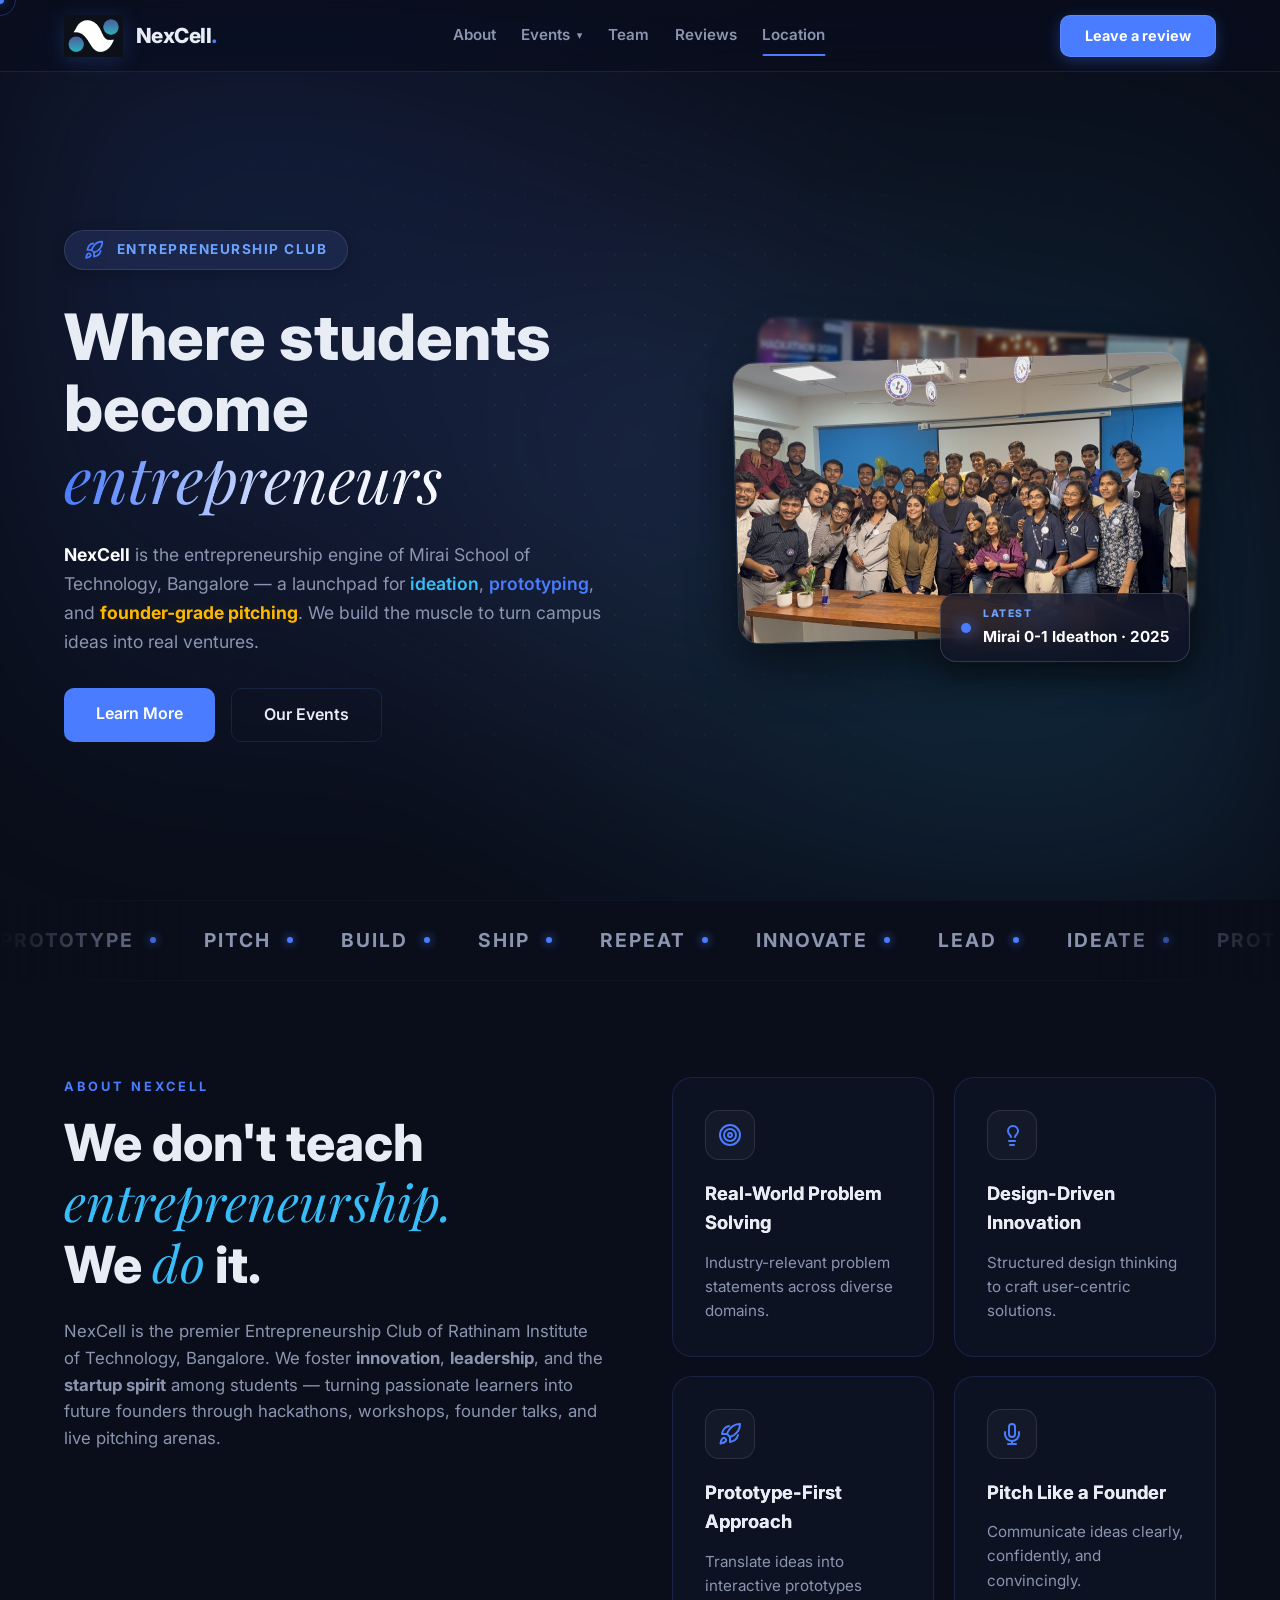
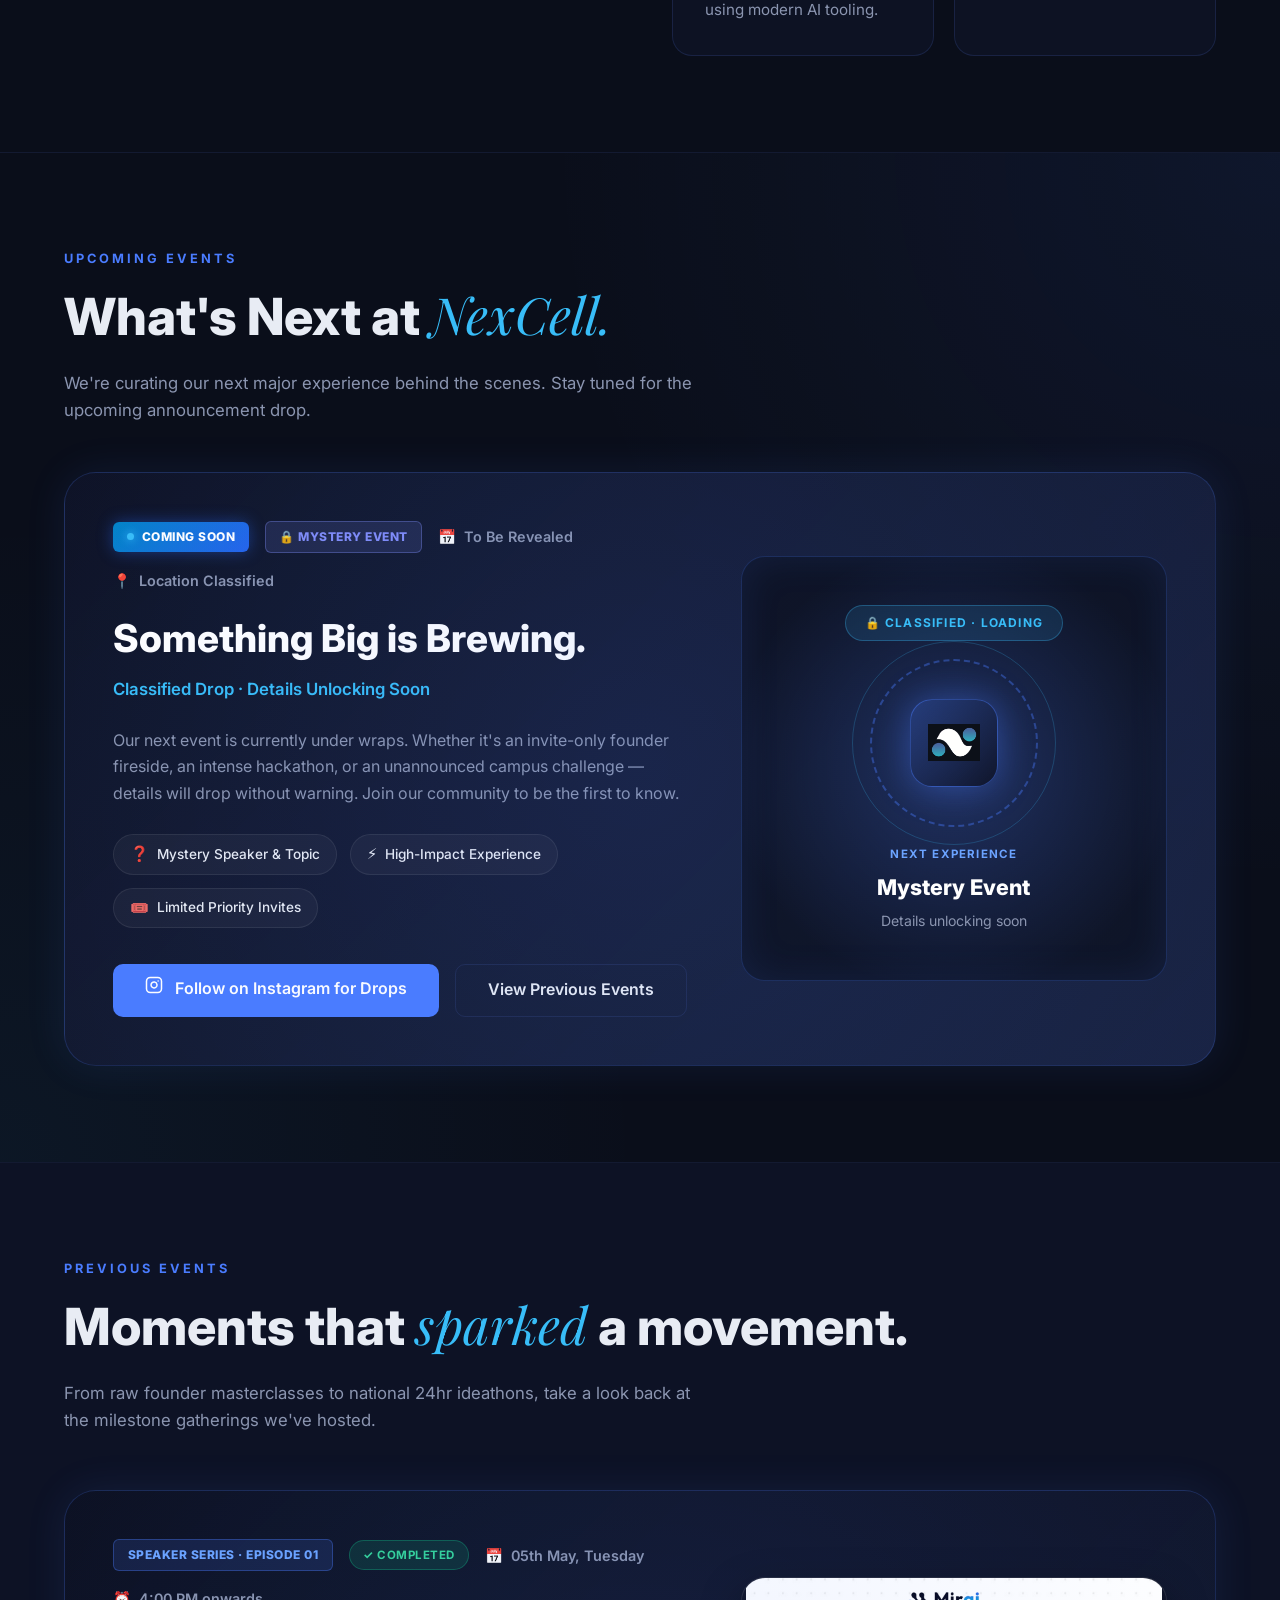
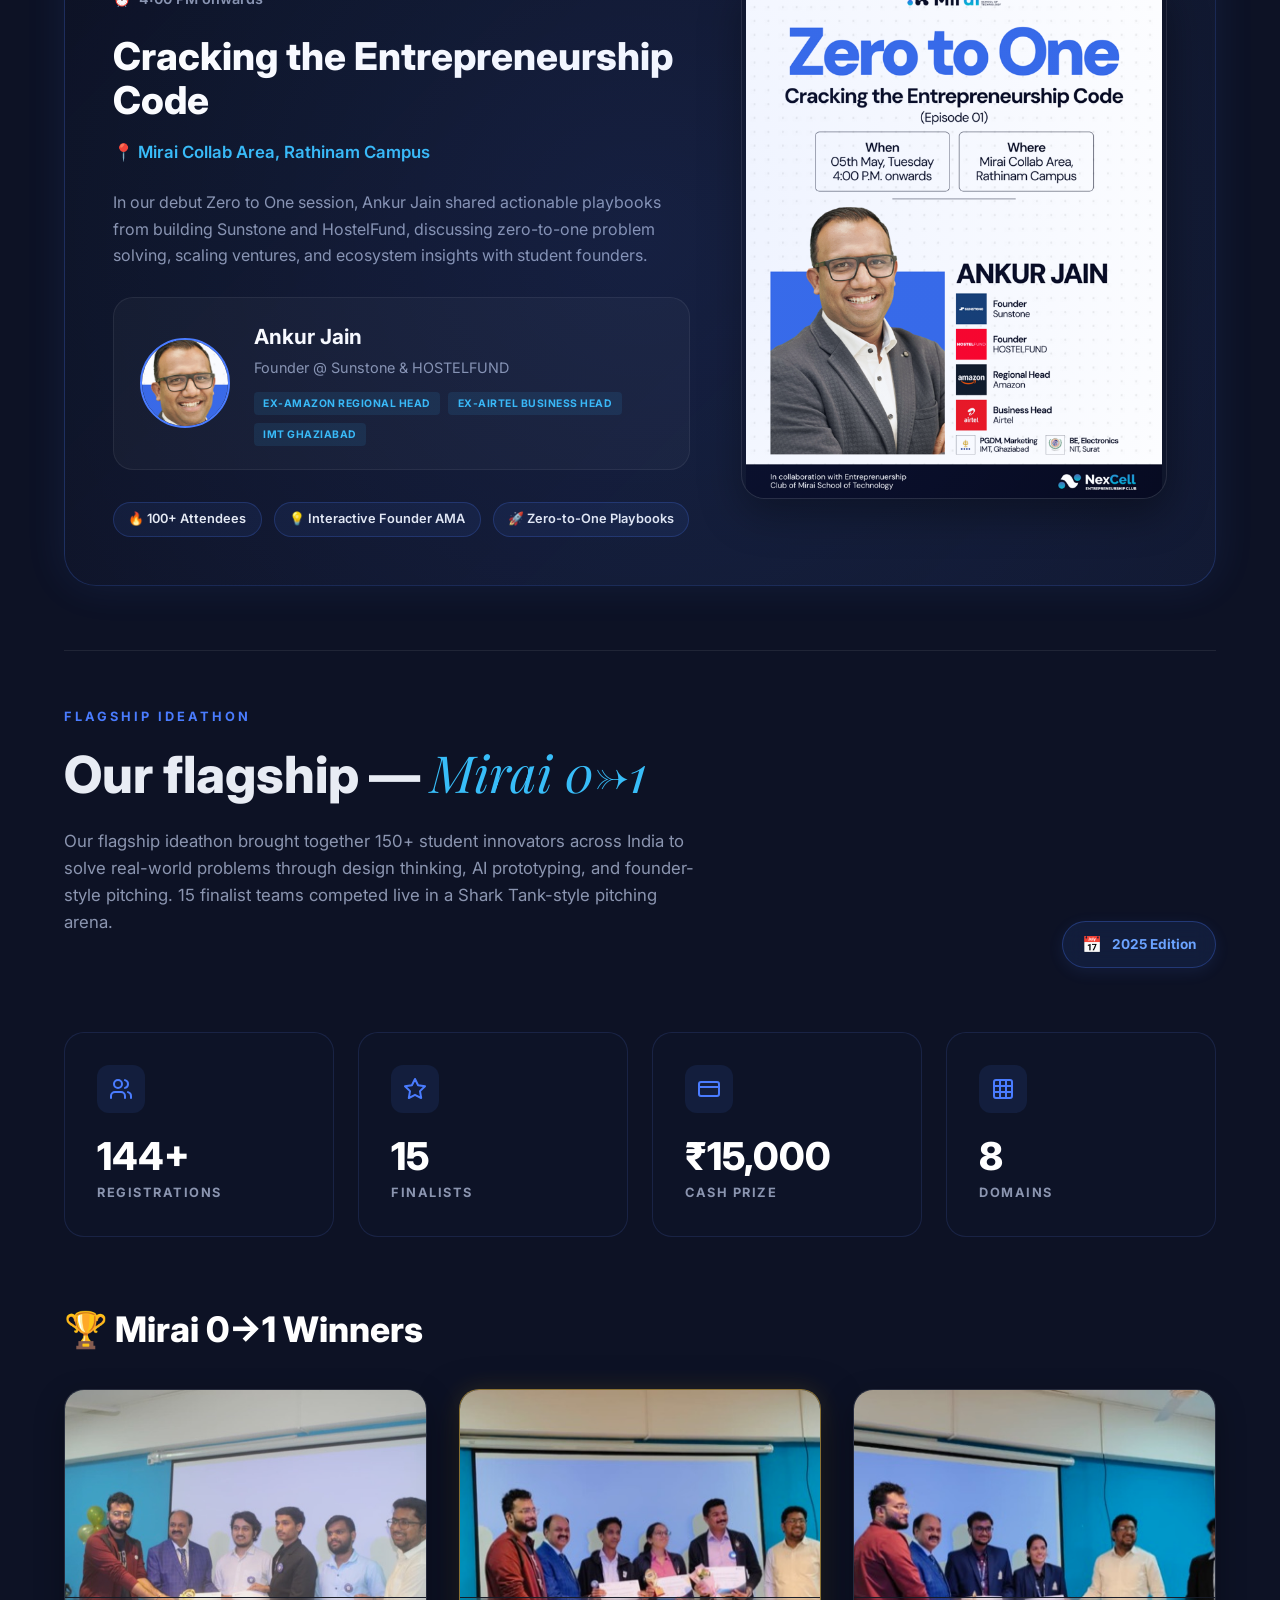
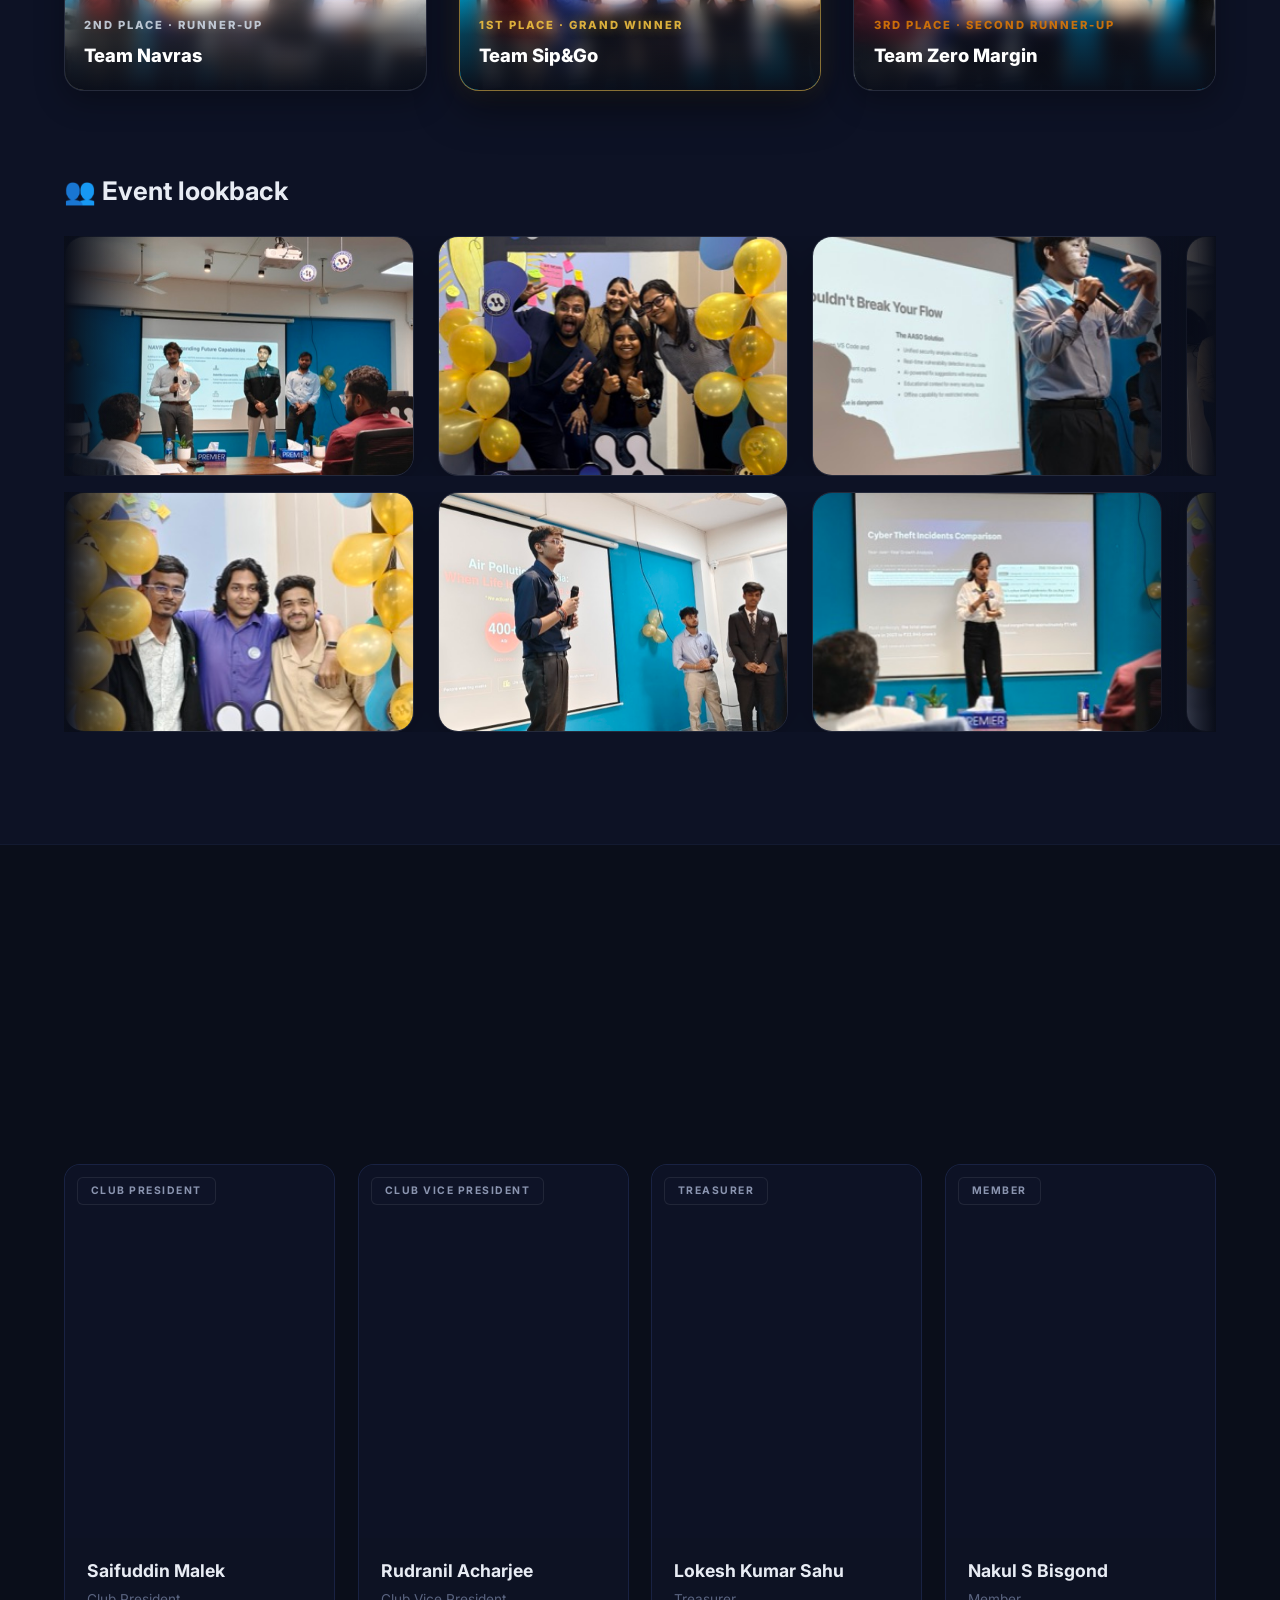
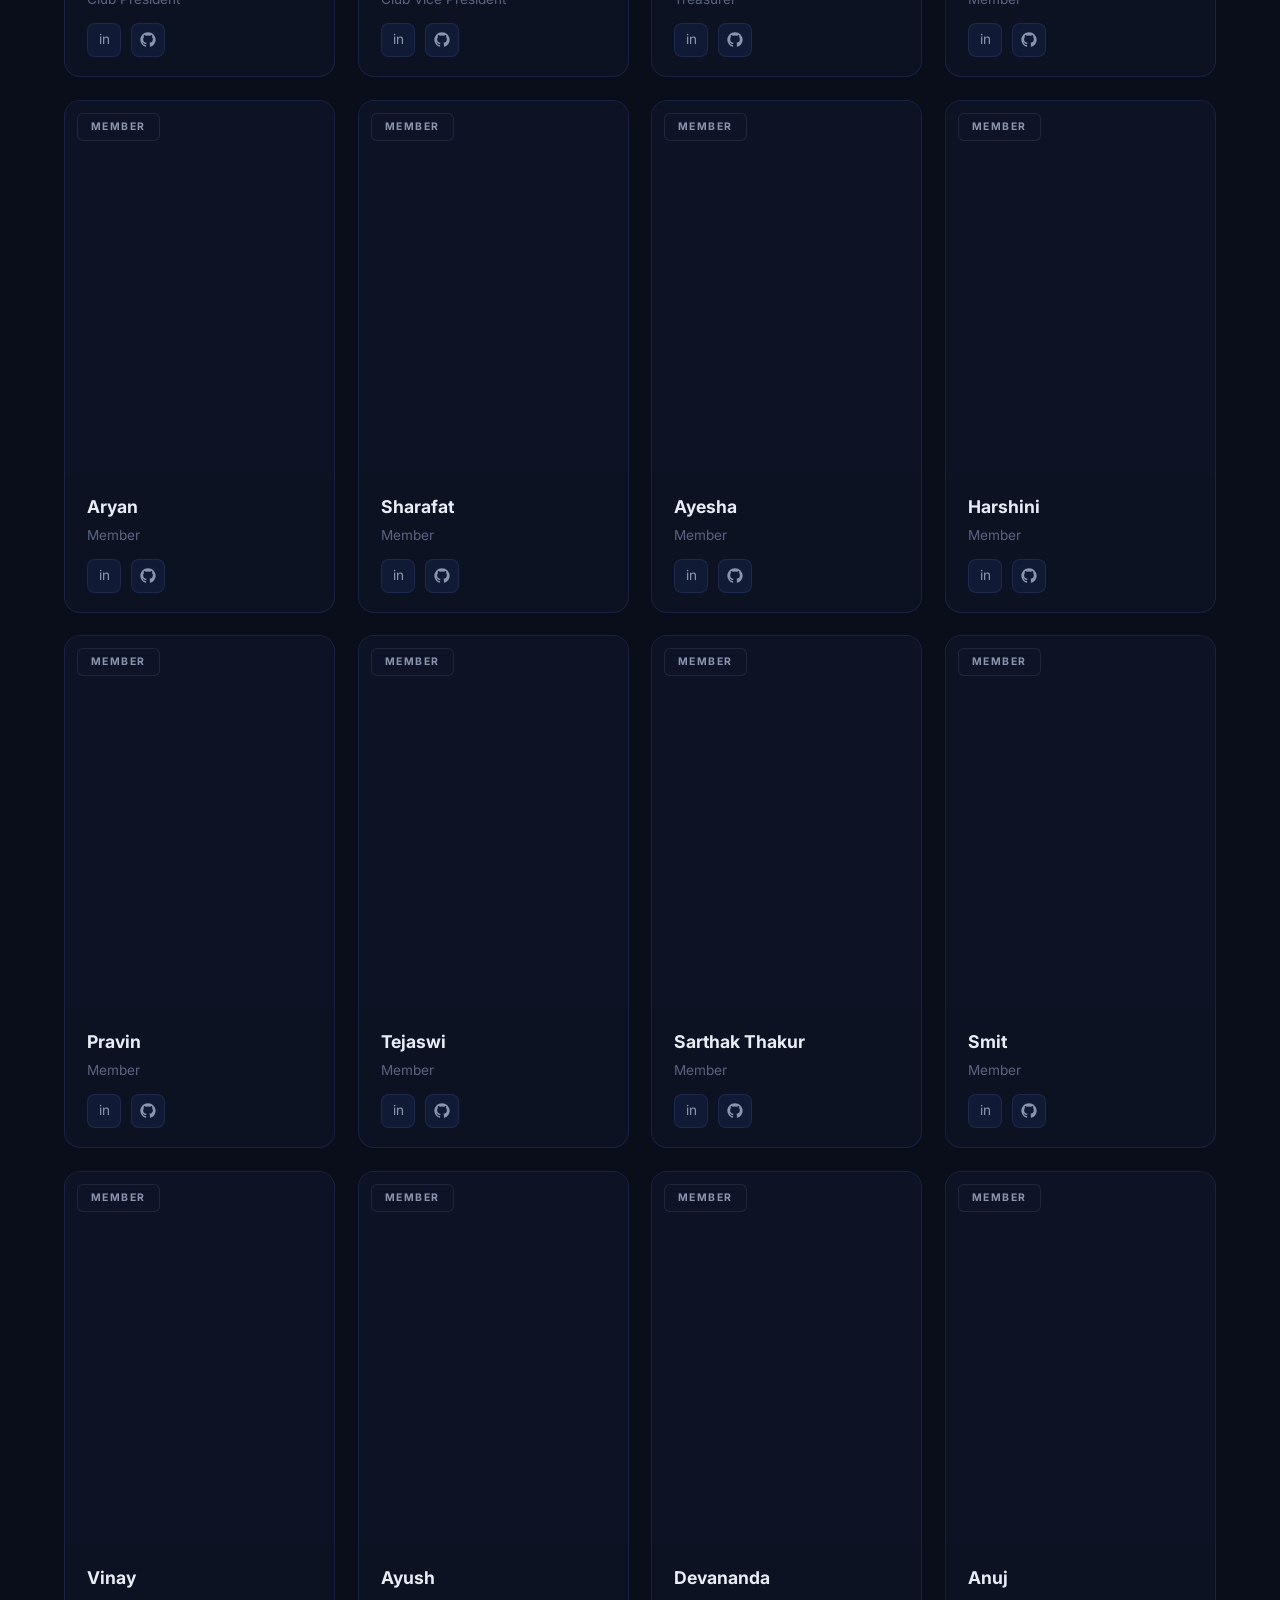
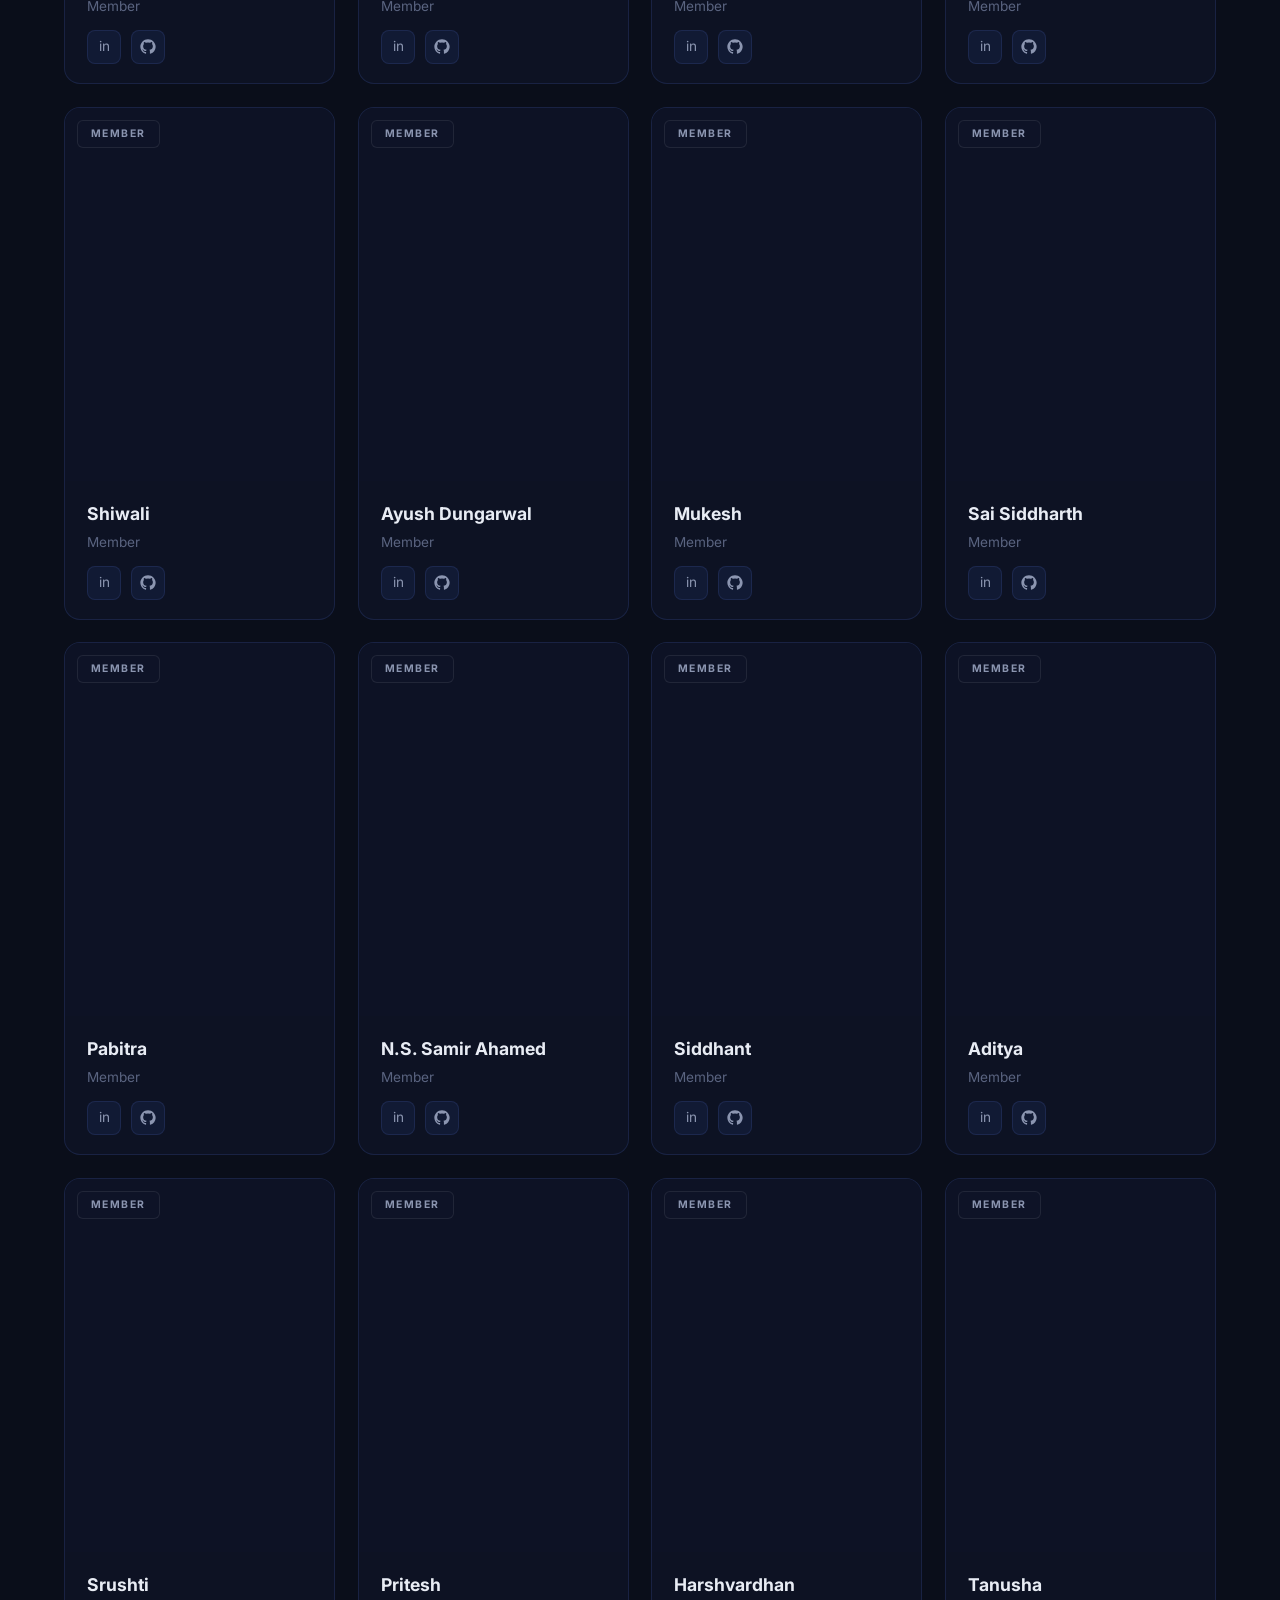
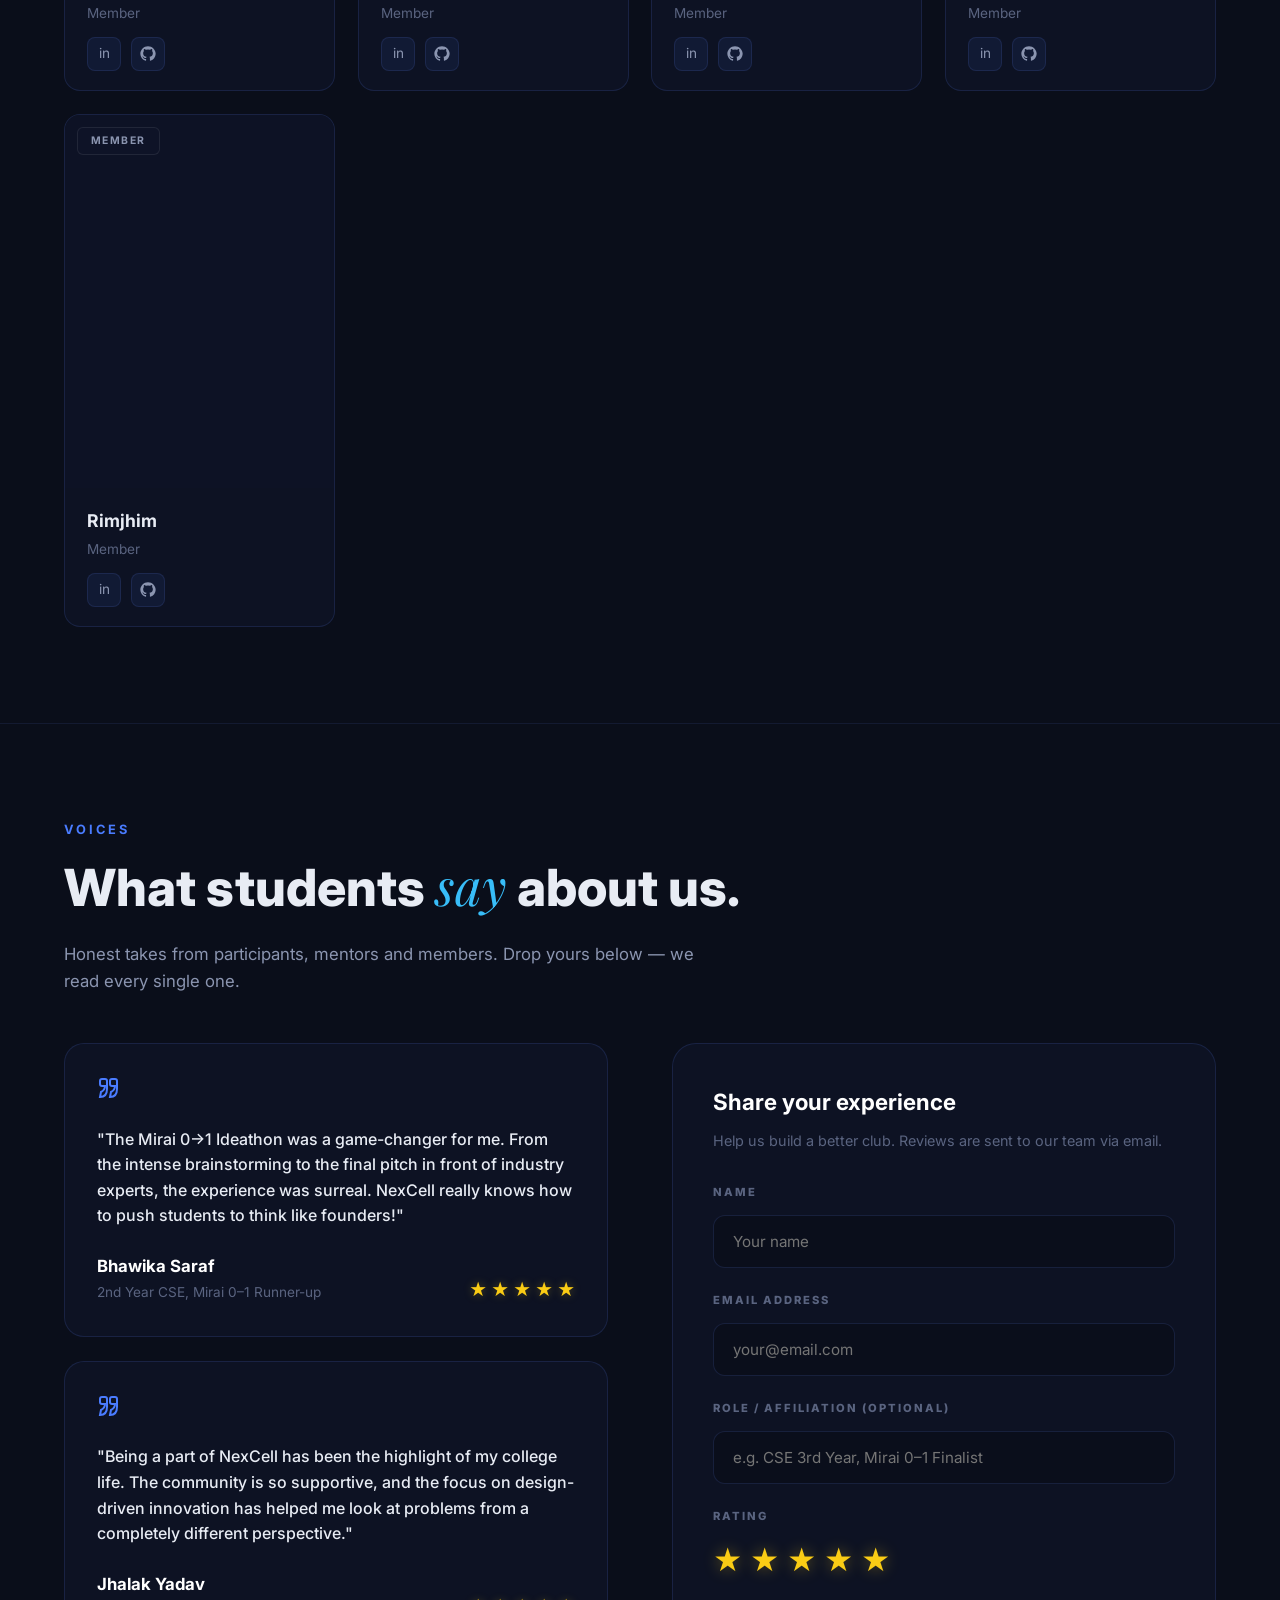
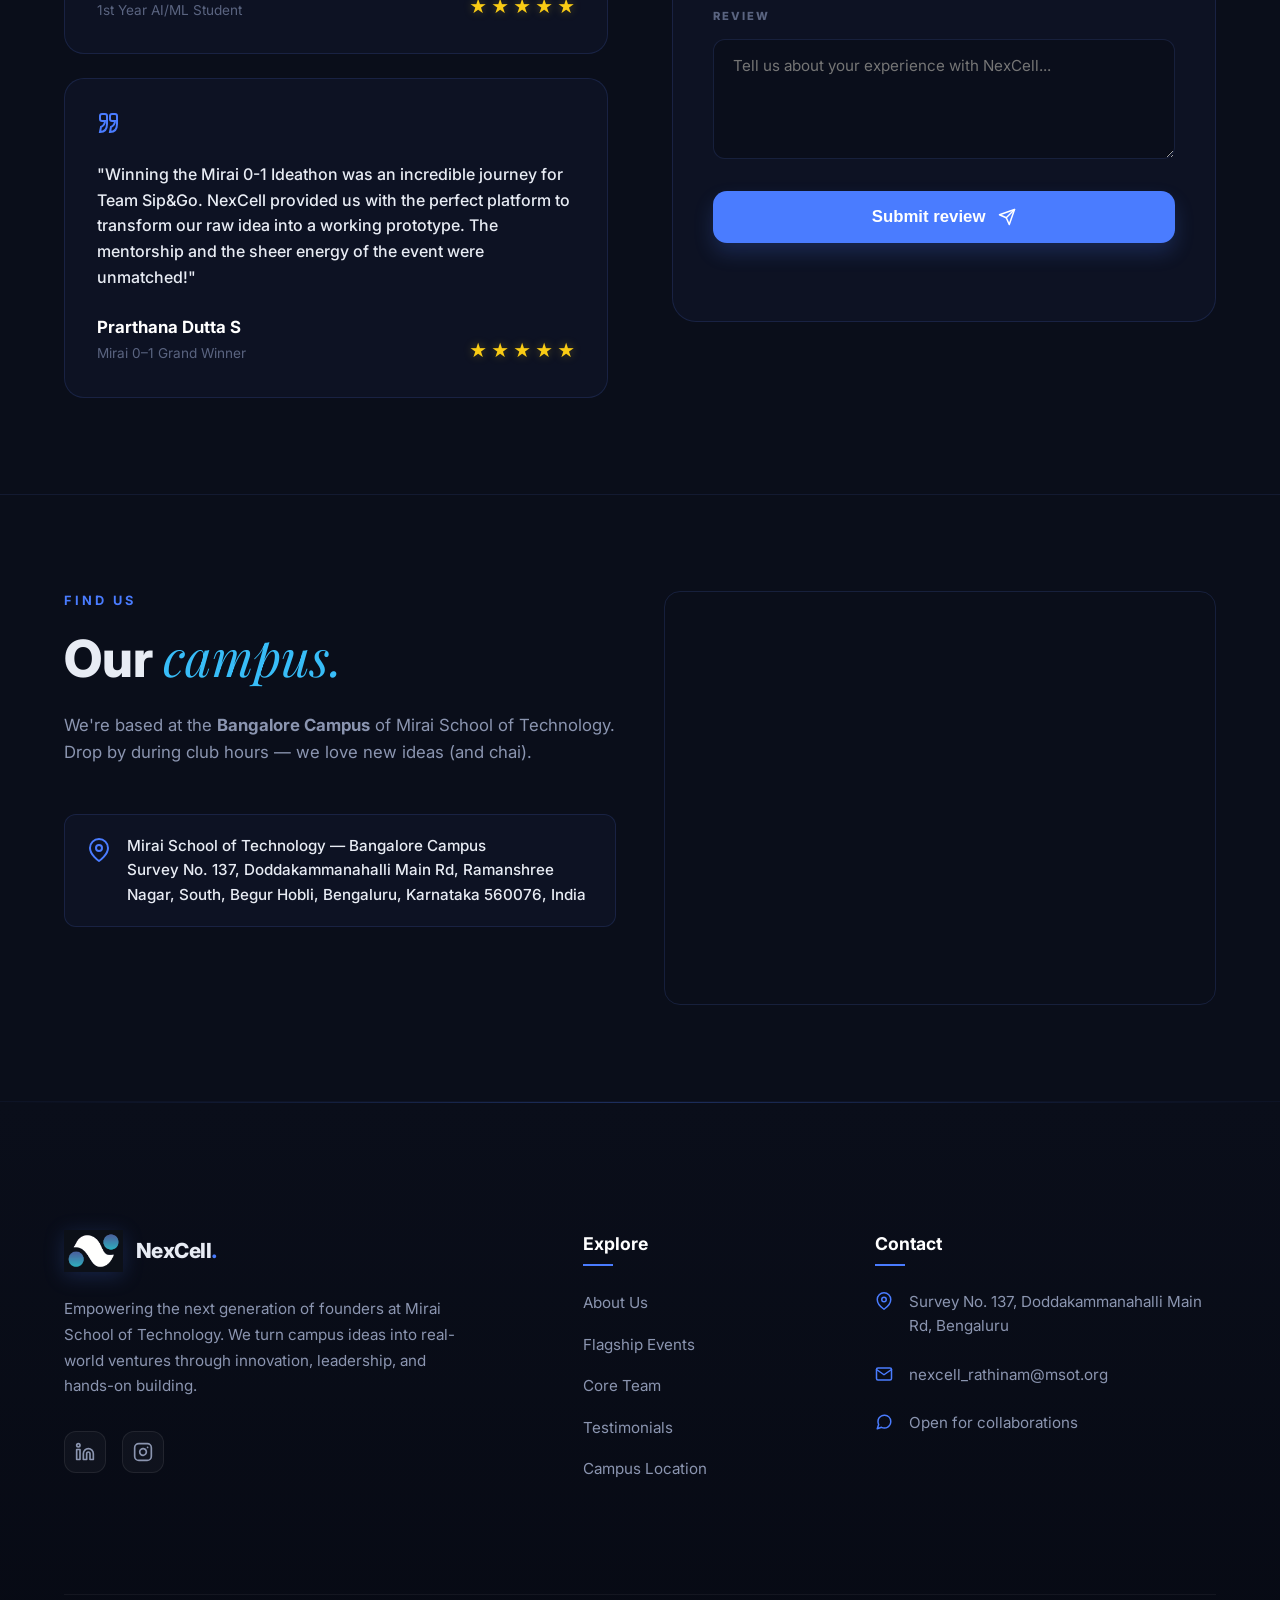
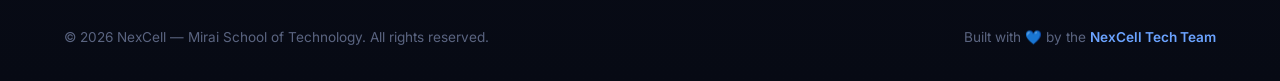
==== commit b2207170: "saifu image" ====
--- a/index.html
+++ b/index.html
@@ -538,7 +538,7 @@
       <div class="team-grid fade-up">
         <div class="team-card">
           <span class="team-badge">Club President</span>
-          <img src="images/team/saifuddin_malek.jpg" alt="Saifuddin Malek - NexCell Club President" loading="lazy" decoding="async" width="280" height="373">
+          <img src="https://i.ibb.co/kY4m8FZ/saifu.jpg" alt="Saifuddin Malek - NexCell Club President" loading="lazy" decoding="async" width="280" height="373">
           <div class="team-info">
             <div class="team-name">Saifuddin Malek</div>
             <div class="team-role">Club President</div>
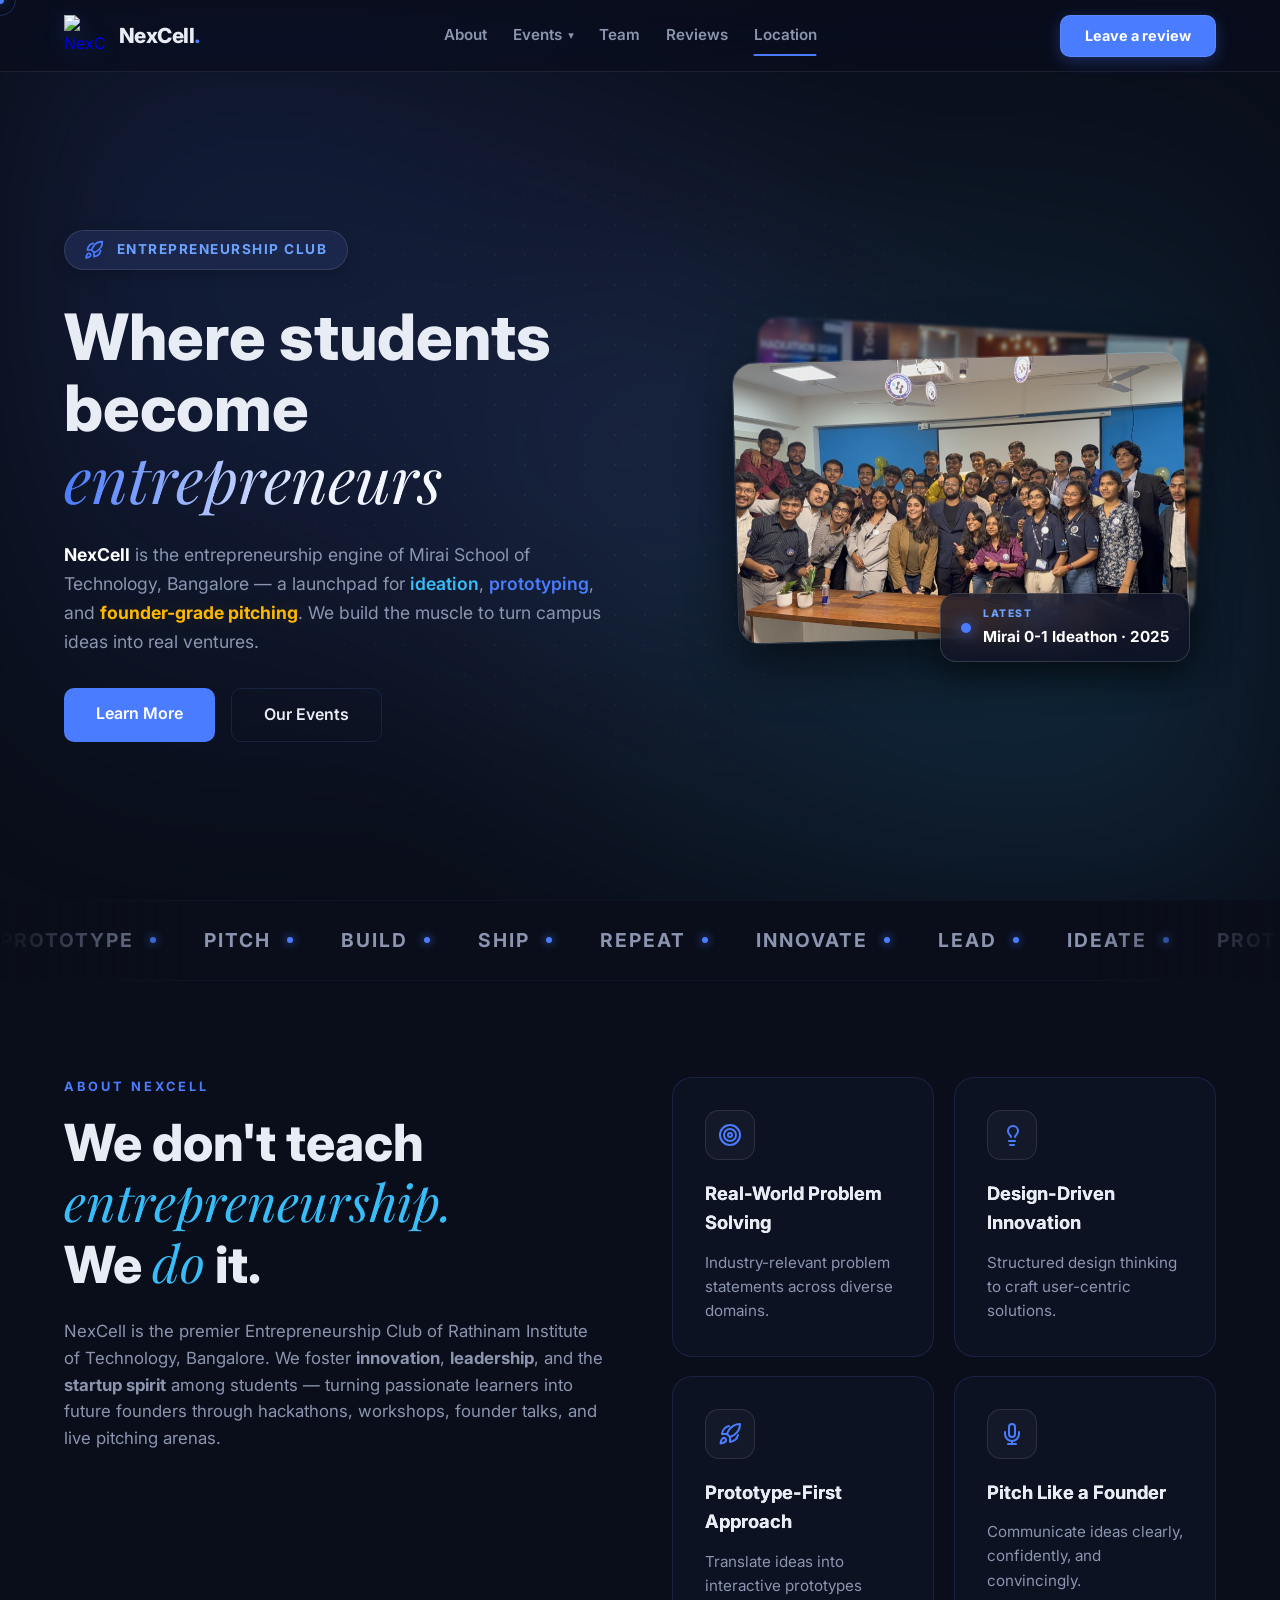
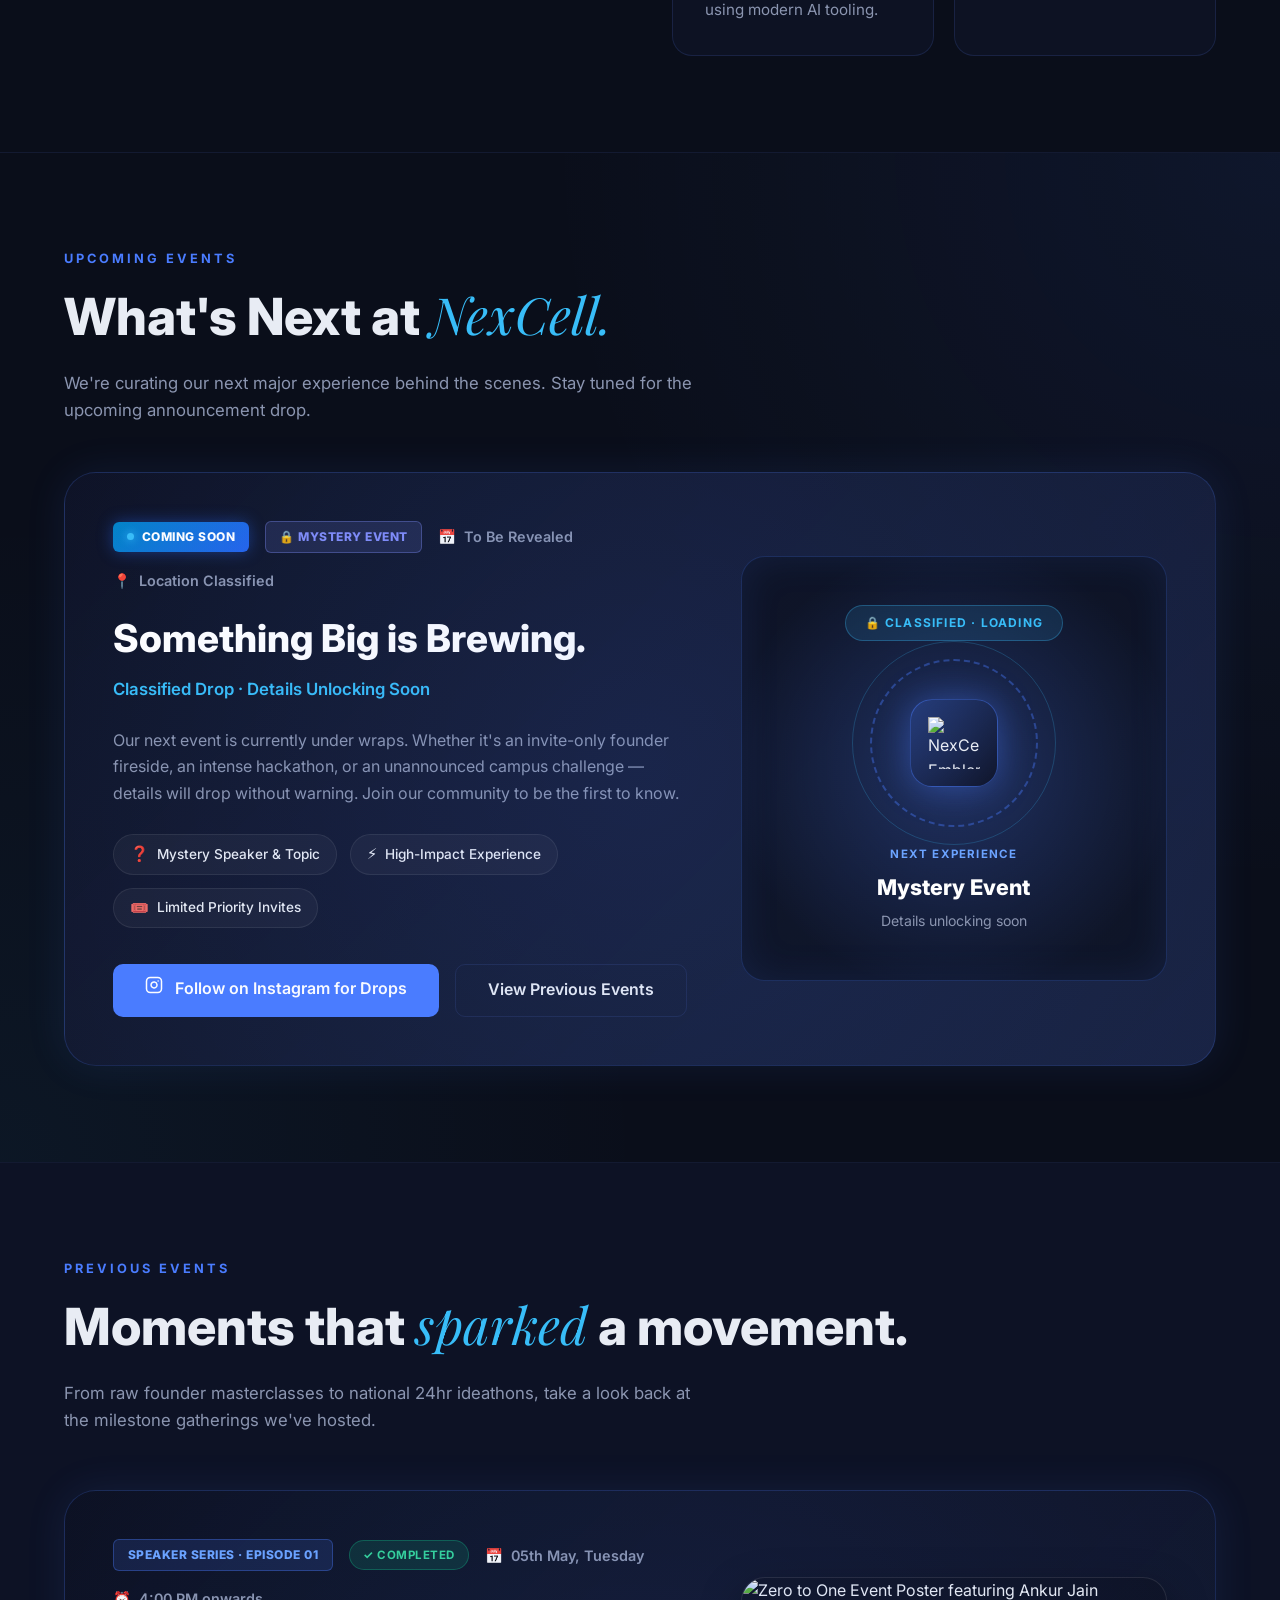
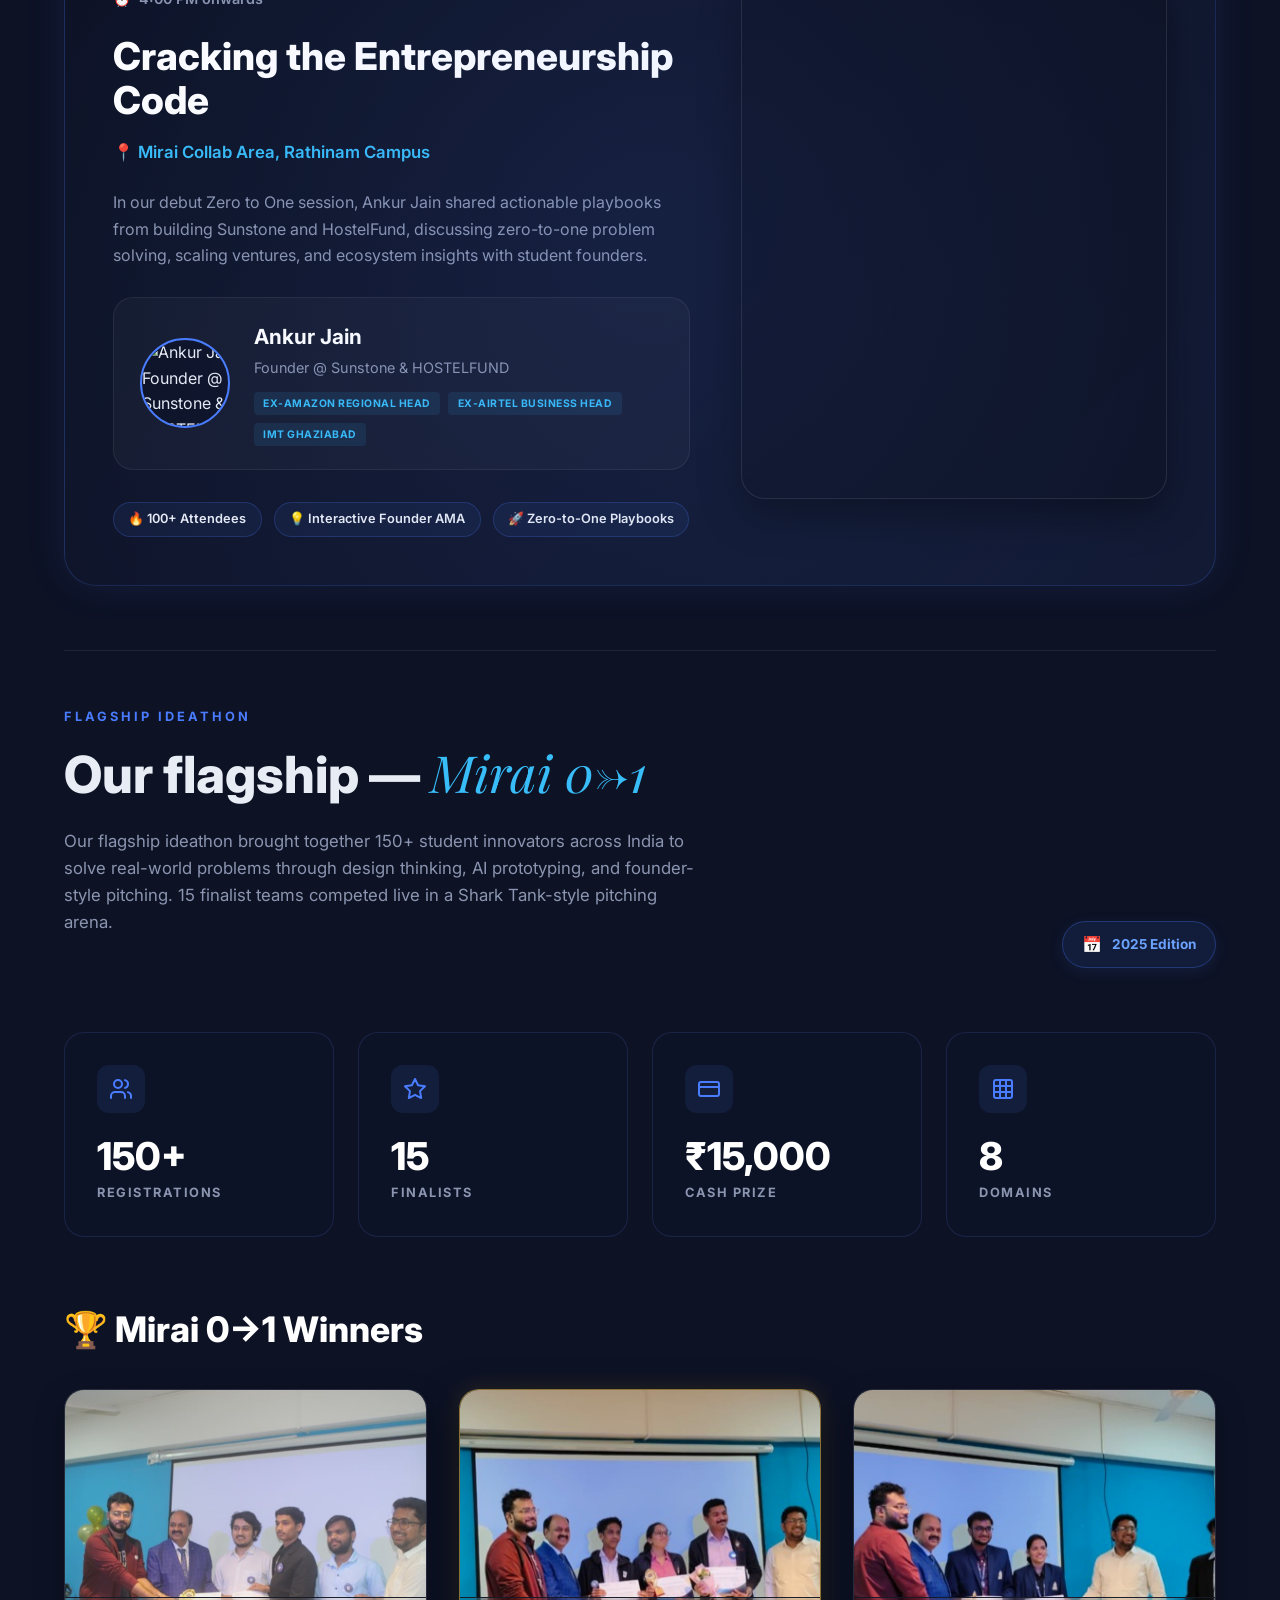
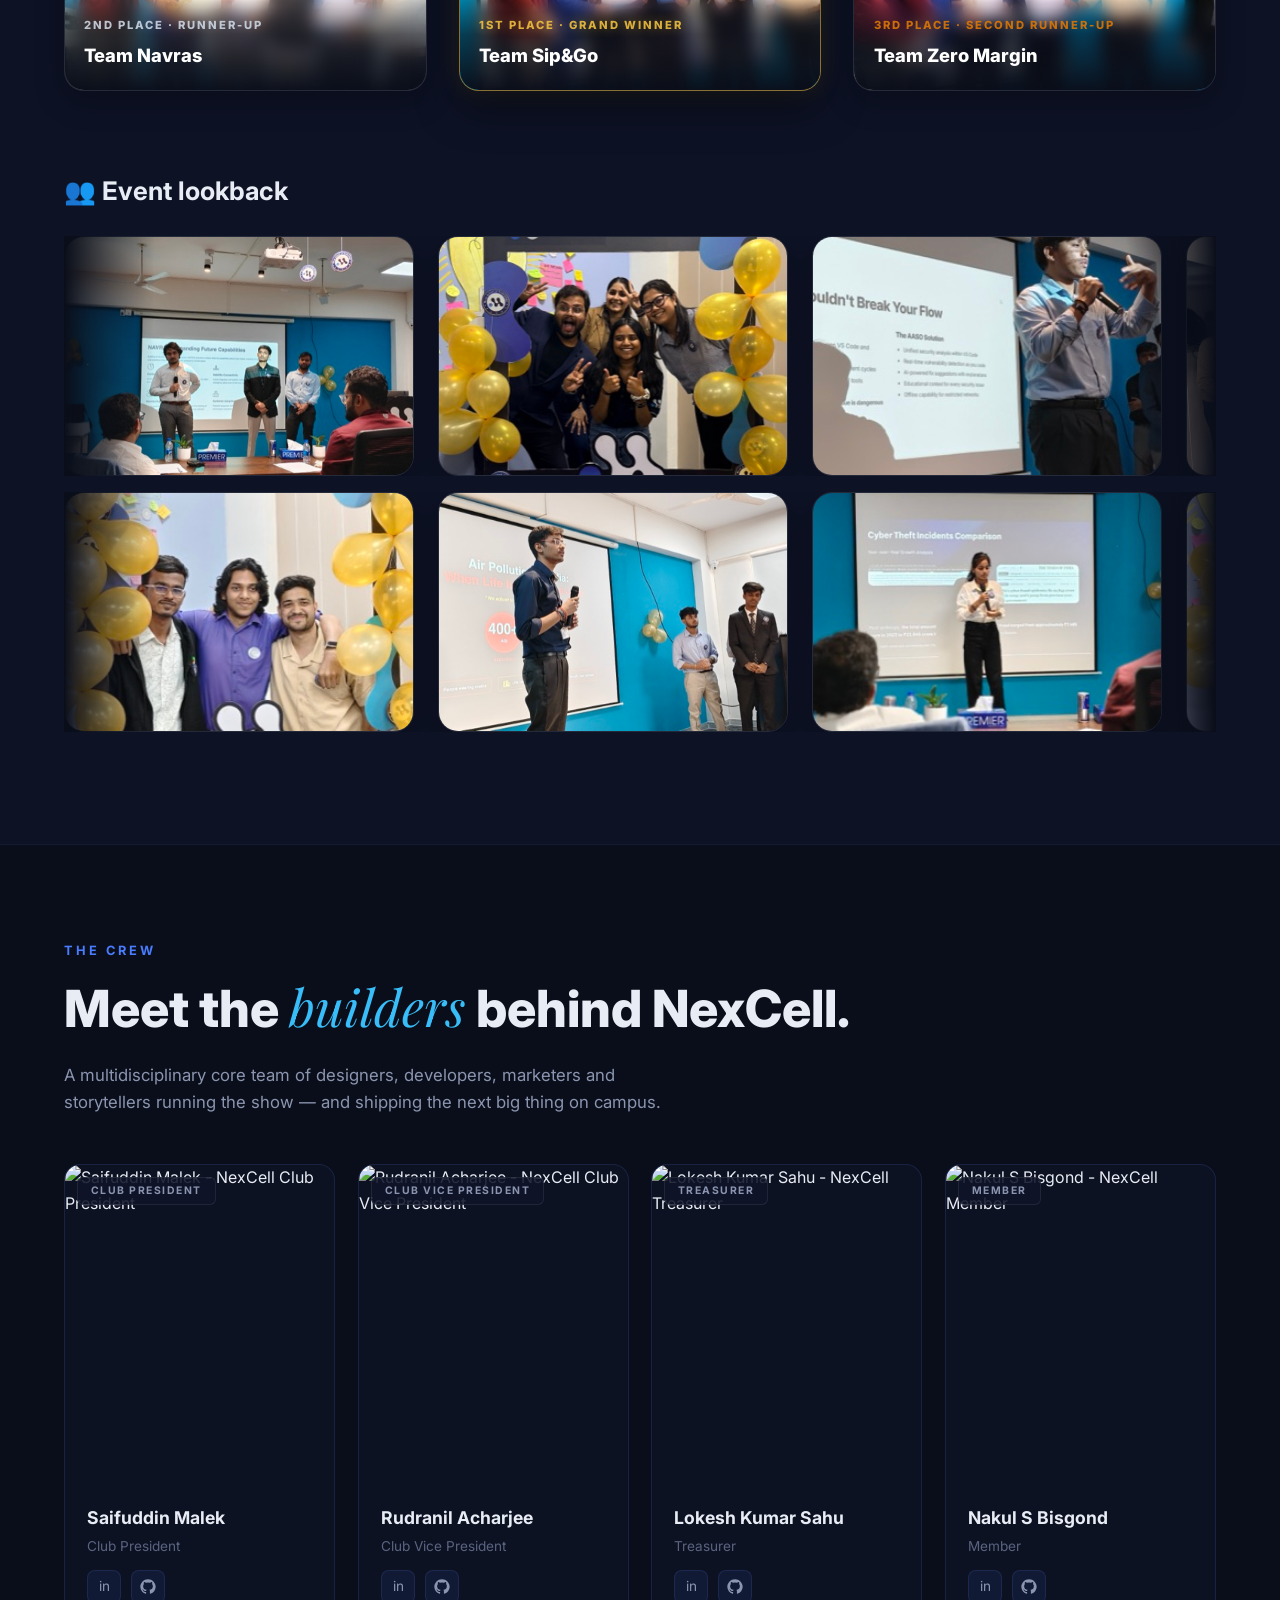
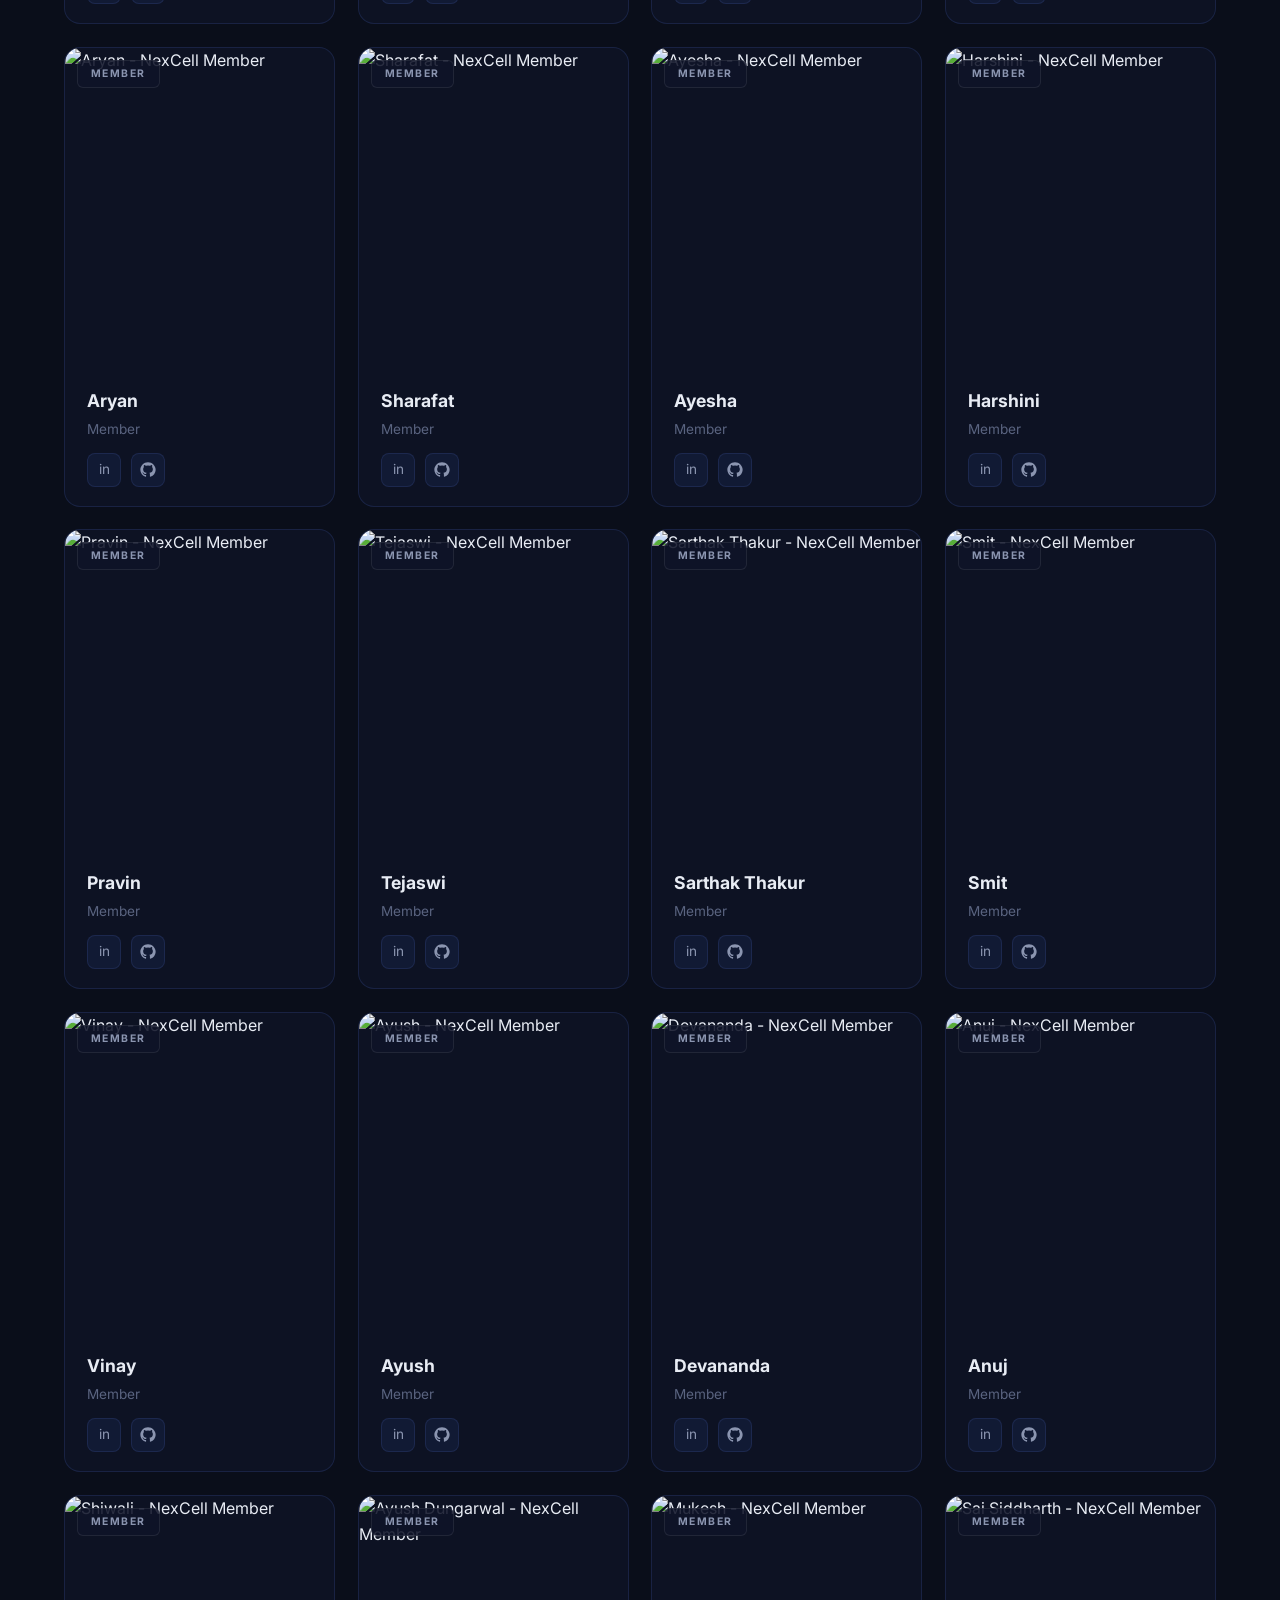
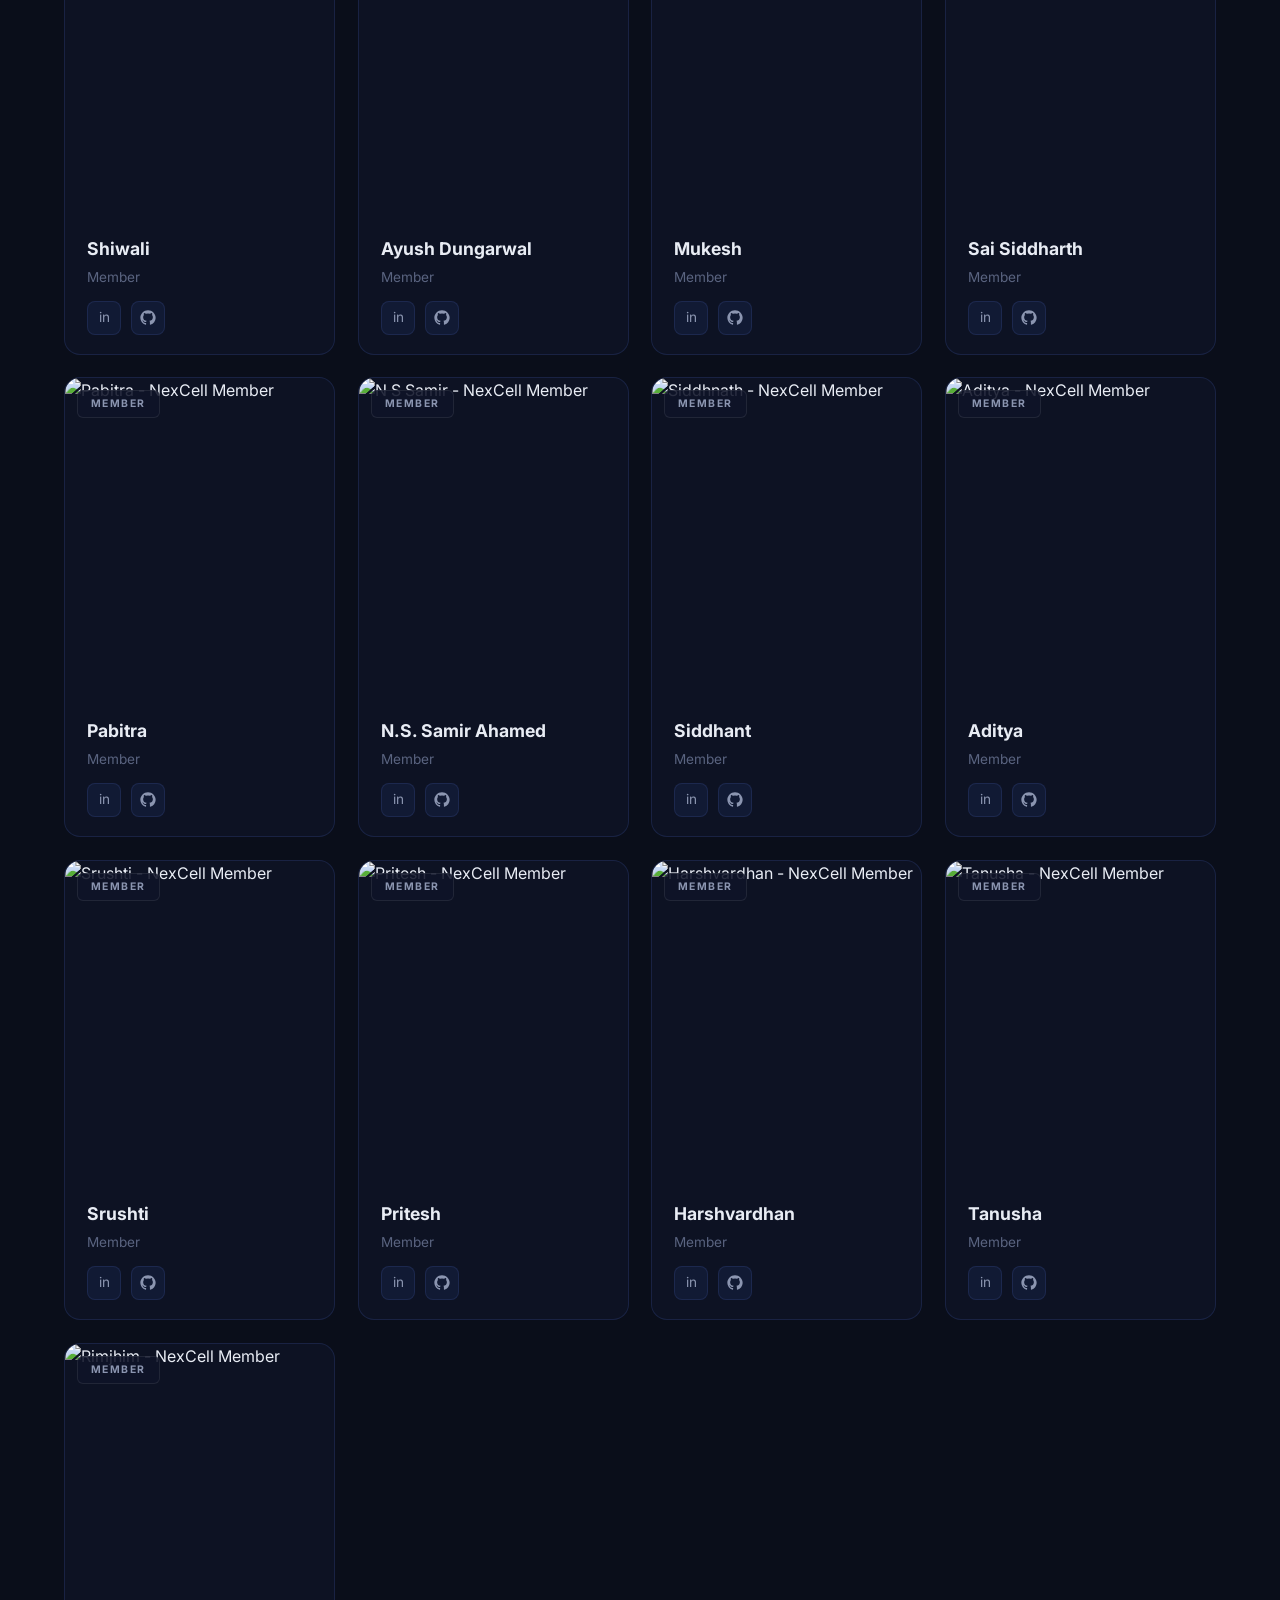
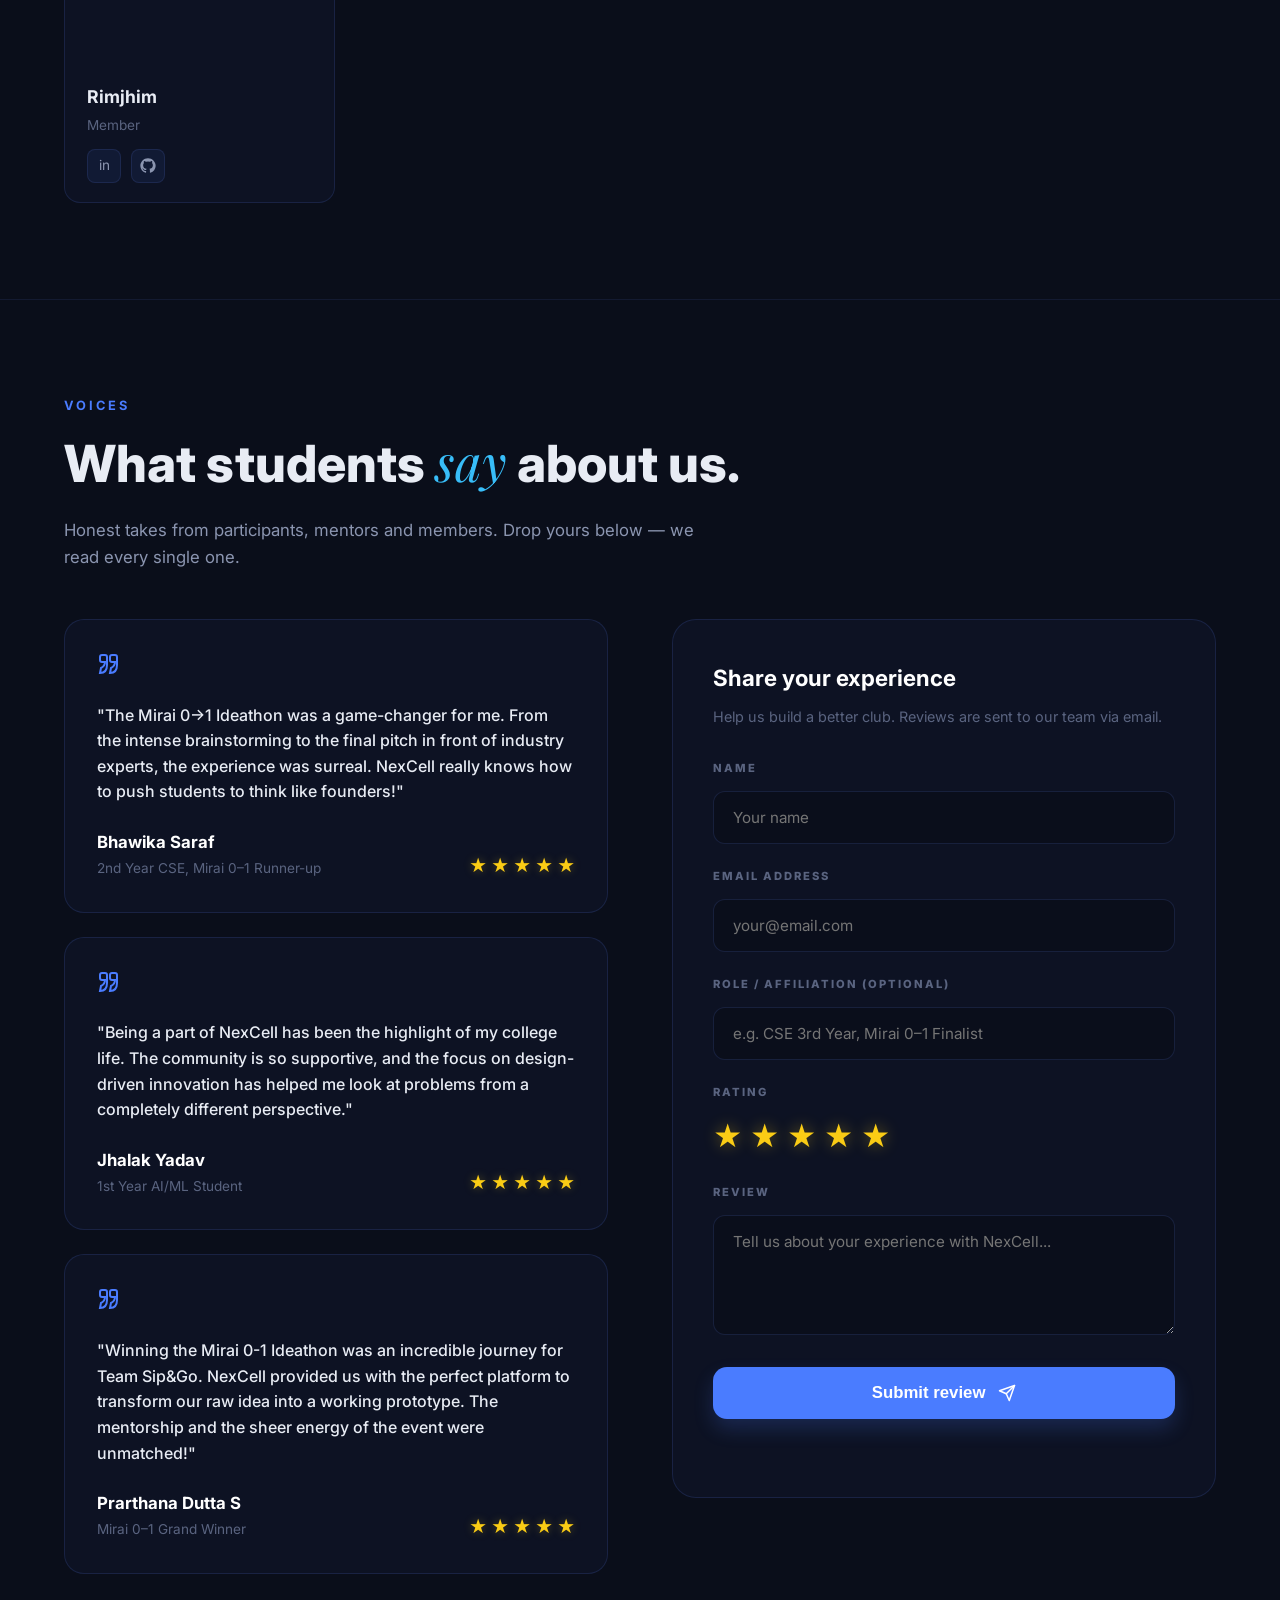
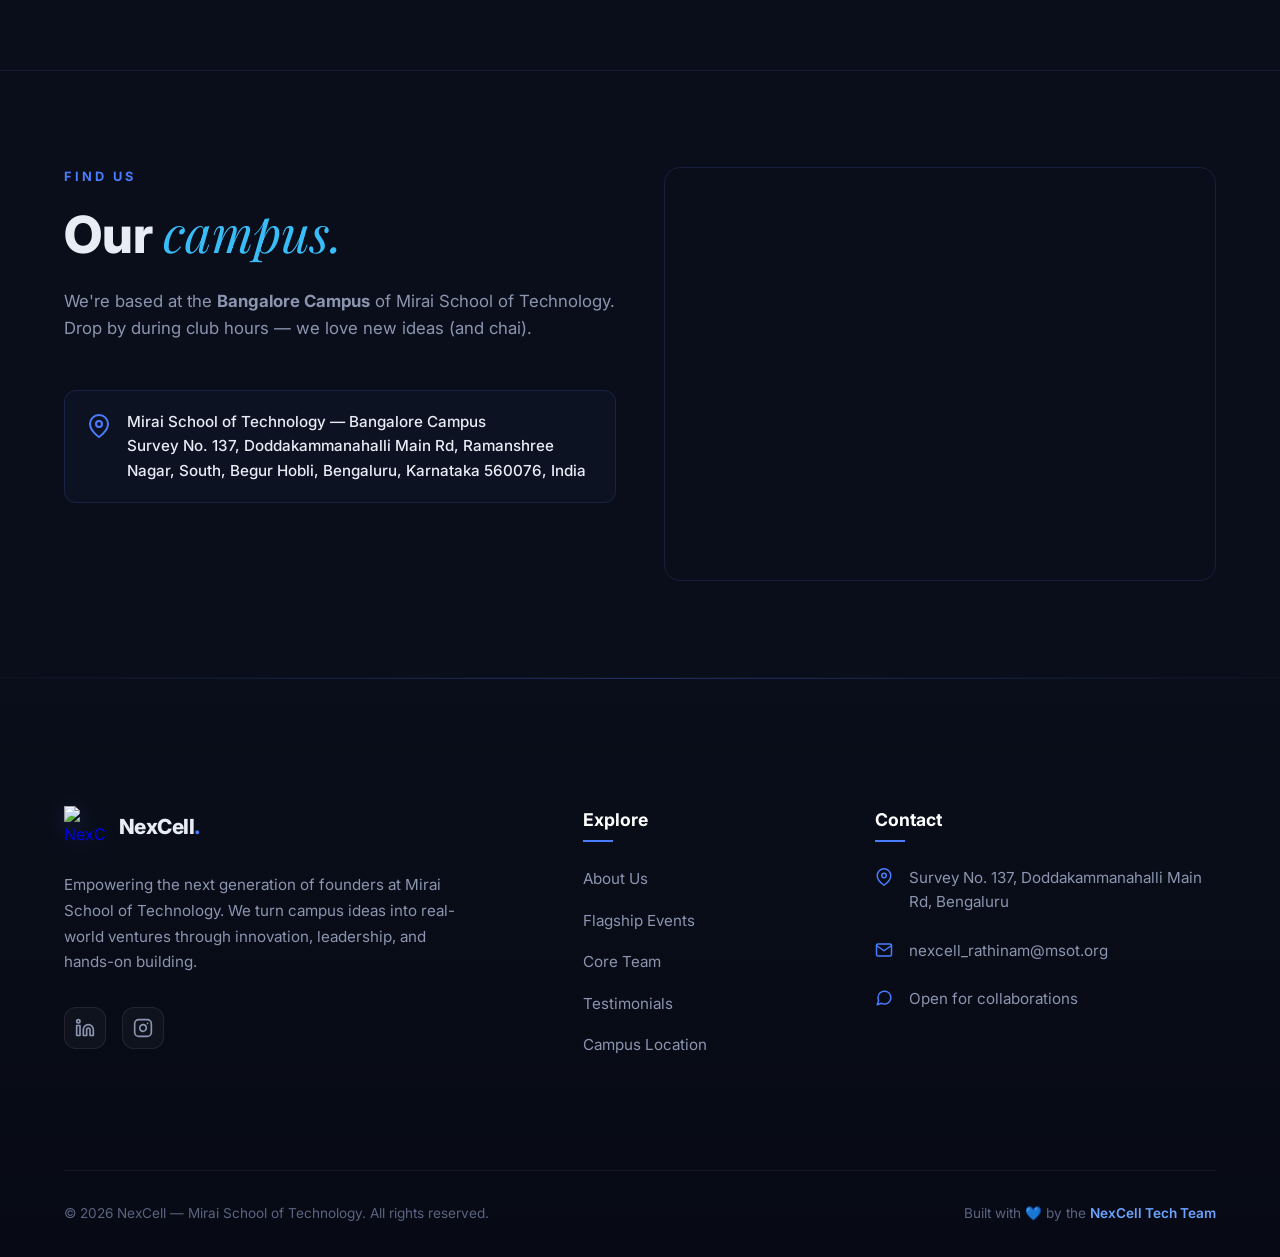
==== commit adb83587: "revert: restore original ImgBB image links and remove generated assets" ====
--- a/index.html
+++ b/index.html
@@ -17,25 +17,22 @@
   <meta property="og:url" content="https://sapnilbiswas.github.io/NexCell-/">
   <meta property="og:title" content="NexCell — Entrepreneurship Club | Rathinam Institute of Technology">
   <meta property="og:description" content="The premier Entrepreneurship Club of Rathinam Institute of Technology. Fostering innovation, leadership, and startup spirit.">
-  <meta property="og:image" content="https://nexcell.club/images/Nex.png">
+  <meta property="og:image" content="https://i.ibb.co/LXTydtj1/Nex.png">
 
   <!-- Twitter -->
   <meta property="twitter:card" content="summary_large_image">
   <meta property="twitter:url" content="https://sapnilbiswas.github.io/NexCell-/">
   <meta property="twitter:title" content="NexCell — Entrepreneurship Club | Rathinam Institute of Technology">
   <meta property="twitter:description" content="The premier Entrepreneurship Club of Rathinam Institute of Technology. Fostering innovation, leadership, and startup spirit.">
-  <meta property="twitter:image" content="https://nexcell.club/images/Nex.png">
+  <meta property="twitter:image" content="https://i.ibb.co/LXTydtj1/Nex.png">
 
   <!-- Performance Preconnect -->
   <link rel="preconnect" href="https://fonts.googleapis.com">
   <link rel="preconnect" href="https://fonts.gstatic.com" crossorigin>
-  <link rel="stylesheet" href="https://fonts.googleapis.com/css2?family=Inter:wght@300;400;500;600;700;800;900&family=Playfair+Display:ital,wght@0,400;0,700;1,400;1,700&display=swap">
-  <link rel="preload" as="image" href="images/Nex.png">
-  <link rel="preload" as="image" href="images/hero_networking.jpg">
-  <link rel="preload" as="image" href="images/hero_ideathon.jpg">
-
-  <link rel="stylesheet" href="style.css?v=7">
-  <link rel="icon" type="image/png" href="images/Nex.png">
+  <link rel="preconnect" href="https://i.ibb.co">
+
+  <link rel="stylesheet" href="style.css?v=6">
+  <link rel="icon" type="image/png" href="https://i.ibb.co/LXTydtj1/Nex.png">
   <script>
     document.documentElement.classList.add('has-js');
   </script>
@@ -55,7 +52,7 @@
       "@type": "EducationalOrganization",
       "name": "NexCell",
       "url": "https://sapnilbiswas.github.io/NexCell-/",
-      "logo": "https://nexcell.club/images/Nex.png",
+      "logo": "https://i.ibb.co/LXTydtj1/Nex.png",
       "description": "NexCell is the premier Entrepreneurship Club of Rathinam Institute of Technology, Bangalore.",
       "parentOrganization": {
         "@type": "EducationalOrganization",
@@ -79,7 +76,7 @@
   <nav class="navbar" id="navbar">
     <a href="#" class="nav-logo" aria-label="NexCell Home">
       <div class="nav-logo-icon">
-        <img src="images/Nex.png" alt="NexCell Logo" class="logo-img" width="42" height="42">
+        <img src="https://i.ibb.co/LXTydtj1/Nex.png" alt="NexCell Logo" class="logo-img" width="42" height="42">
       </div>
       <div class="nav-logo-text">NexCell<span>.</span></div>
     </a>
@@ -302,7 +299,7 @@
               <div class="pulse-ring"></div>
               <div class="pulse-ring delay-1"></div>
               <div class="teaser-logo-wrap">
-                <img src="images/Nex.png" alt="NexCell Emblem" width="80" height="80">
+                <img src="https://i.ibb.co/LXTydtj1/Nex.png" alt="NexCell Emblem" width="80" height="80">
               </div>
             </div>
             <div class="teaser-title-box">
@@ -345,7 +342,7 @@
 
           <div class="speaker-profile">
             <div class="speaker-img">
-              <img src="images/events/ankur_jain.png" alt="Ankur Jain - Founder @ Sunstone & HOSTELFUND" loading="lazy" decoding="async" width="90" height="90">
+              <img src="https://i.ibb.co/Hf8VDXFg/Zero-to-One-Episode-1-1.png" alt="Ankur Jain - Founder @ Sunstone & HOSTELFUND" loading="lazy" decoding="async" width="90" height="90">
             </div>
             <div class="speaker-info">
               <h4 class="speaker-name">Ankur Jain</h4>
@@ -365,7 +362,7 @@
           </div>
         </div>
         <div class="past-event-poster">
-          <img src="images/events/zero_to_one_poster.png" alt="Zero to One Event Poster featuring Ankur Jain" loading="lazy" decoding="async" width="500" height="700">
+          <img src="https://i.ibb.co/3YFczNST/Zero-to-One-Episode-1.png" alt="Zero to One Event Poster featuring Ankur Jain" loading="lazy" decoding="async" width="500" height="700">
         </div>
       </div>
 
@@ -538,7 +535,7 @@
       <div class="team-grid fade-up">
         <div class="team-card">
           <span class="team-badge">Club President</span>
-          <img src="https://i.ibb.co/kY4m8FZ/saifu.jpg" alt="Saifuddin Malek - NexCell Club President" loading="lazy" decoding="async" width="280" height="373">
+          <img src="https://i.ibb.co/kY4m8FZ/saifu.jpg" alt="Saifuddin Malek - NexCell Club President" loading="lazy" decoding="async" width="280" height="320">
           <div class="team-info">
             <div class="team-name">Saifuddin Malek</div>
             <div class="team-role">Club President</div>
@@ -559,7 +556,7 @@
         <!-- rudraaa -->
         <div class="team-card">
           <span class="team-badge">Club Vice President</span>
-          <img src="images/team/rudranil_acharjee.jpg" alt="Rudranil Acharjee - NexCell Club Vice President" loading="lazy" decoding="async" width="280" height="373">
+          <img src="https://i.ibb.co/d4Rf39S8/rudra.jpg" alt="Rudranil Acharjee - NexCell Club Vice President" loading="lazy" decoding="async" width="280" height="320">
           <div class="team-info">
             <div class="team-name">Rudranil Acharjee</div>
             <div class="team-role">Club Vice President</div>
@@ -580,7 +577,7 @@
         <!-- bosss -->
         <div class="team-card">
           <span class="team-badge">Treasurer</span>
-          <img src="images/team/lokesh_kumar_sahu.jpg" alt="Lokesh Kumar Sahu - NexCell Treasurer" loading="lazy" decoding="async" width="280" height="373">
+          <img src="https://i.ibb.co/HfhgNpbN/Lokesh.jpg" alt="Lokesh Kumar Sahu - NexCell Treasurer" loading="lazy" decoding="async" width="280" height="320">
           <div class="team-info">
             <div class="team-name">Lokesh Kumar Sahu</div>
             <div class="team-role">Treasurer</div>
@@ -603,7 +600,7 @@
         <!-- nakul -->
         <div class="team-card">
           <span class="team-badge">Member</span>
-          <img src="images/team/nakul_s_bisgond.jpg" alt="Nakul S Bisgond - NexCell Member" loading="lazy" decoding="async" width="280" height="373">
+          <img src="https://i.ibb.co/hxg3tgTz/Professional-Image.png" alt="Nakul S Bisgond - NexCell Member" loading="lazy" decoding="async" width="280" height="320">
           <div class="team-info">
             <div class="team-name">Nakul S Bisgond</div>
             <div class="team-role">Member</div>
@@ -617,7 +614,7 @@
         <!-- aryan -->
         <div class="team-card">
           <span class="team-badge">Member</span>
-          <img src="images/team/aryan.jpg" alt="Aryan - NexCell Member" loading="lazy" decoding="async" width="280" height="373">
+          <img src="https://i.ibb.co/4ZDhS282/Whats-App-Image-2026-10-18-at-22-49-19.jpg" alt="Aryan - NexCell Member" loading="lazy" decoding="async" width="280" height="320">
           <div class="team-info">
             <div class="team-name">Aryan</div>
             <div class="team-role">Member</div>
@@ -631,7 +628,7 @@
         <!-- sharafat -->
         <div class="team-card">
           <span class="team-badge">Member</span>
-          <img src="images/team/sharafat.jpg" alt="Sharafat - NexCell Member" loading="lazy" decoding="async" width="280" height="373">
+          <img src="https://i.ibb.co/Hpx1xjSB/Whats-App-Image-2026-07-13-at-13-11-20.jpg" alt="Sharafat - NexCell Member" loading="lazy" decoding="async" width="280" height="320">
           <div class="team-info">
             <div class="team-name">Sharafat</div>
             <div class="team-role">Member</div>
@@ -645,7 +642,7 @@
         <!-- ayesha -->
         <div class="team-card">
           <span class="team-badge">Member</span>
-          <img src="images/team/ayesha.jpg" alt="Ayesha - NexCell Member" loading="lazy" decoding="async" width="280" height="373">
+          <img src="https://i.ibb.co/hxMpNWJ4/Whats-App-Image-2026-07-13-at-13-14-16.jpg" alt="Ayesha - NexCell Member" loading="lazy" decoding="async" width="280" height="320">
           <div class="team-info">
             <div class="team-name">Ayesha</div>
             <div class="team-role">Member</div>
@@ -659,7 +656,7 @@
         <!-- harshini -->
         <div class="team-card">
           <span class="team-badge">Member</span>
-          <img src="images/team/harshini.jpg" alt="Harshini - NexCell Member" loading="lazy" decoding="async" width="280" height="373">
+          <img src="https://i.ibb.co/nyFjZpy/Whats-App-Image-2026-07-13-at-13-13-58.jpg" alt="Harshini - NexCell Member" loading="lazy" decoding="async" width="280" height="320">
           <div class="team-info">
             <div class="team-name">Harshini</div>
             <div class="team-role">Member</div>
@@ -673,7 +670,7 @@
         <!-- pravin -->
         <div class="team-card">
           <span class="team-badge">Member</span>
-          <img src="images/team/pravin.jpg" alt="Pravin - NexCell Member" loading="lazy" decoding="async" width="280" height="373">
+          <img src="https://i.ibb.co/608SGYxG/Whats-App-Image-2026-10-18-at-23-04-27.jpg" alt="Pravin - NexCell Member" loading="lazy" decoding="async" width="280" height="320">
           <div class="team-info">
             <div class="team-name">Pravin</div>
             <div class="team-role">Member</div>
@@ -688,7 +685,7 @@
         <!-- tejaswi -->
         <div class="team-card">
           <span class="team-badge">Member</span>
-          <img src="images/team/tejaswi.jpg" alt="Tejaswi - NexCell Member" loading="lazy" decoding="async" width="280" height="373">
+          <img src="https://i.ibb.co/k2zWtxvy/IMG-20260825-124627.jpg" alt="Tejaswi - NexCell Member" loading="lazy" decoding="async" width="280" height="320">
           <div class="team-info">
             <div class="team-name">Tejaswi</div>
             <div class="team-role">Member</div>
@@ -702,7 +699,7 @@
         <!-- sarthak -->
         <div class="team-card">
           <span class="team-badge">Member</span>
-          <img src="images/team/sarthak_thakur.jpg" alt="Sarthak Thakur - NexCell Member" class="team-img-sarthak" loading="lazy" decoding="async" width="280" height="373">
+          <img src="https://i.ibb.co/JFK1MfZP/Whats-App-Image-2026-07-13-at-15-44-30.jpg" alt="Sarthak Thakur - NexCell Member" class="team-img-sarthak" loading="lazy" decoding="async" width="280" height="320">
           <div class="team-info">
             <div class="team-name">Sarthak Thakur</div>
             <div class="team-role">Member</div>
@@ -716,7 +713,7 @@
         <!-- smit -->
         <div class="team-card">
           <span class="team-badge">Member</span>
-          <img src="images/team/smit.jpg" alt="Smit - NexCell Member" loading="lazy" decoding="async" width="280" height="373">
+          <img src="https://i.ibb.co/pBcxcj23/66-C653-B0-A2-B0-453-D-B12-E-F8793-B1-B65-BE.jpg" alt="Smit - NexCell Member" loading="lazy" decoding="async" width="280" height="320">
           <div class="team-info">
             <div class="team-name">Smit</div>
             <div class="team-role">Member</div>
@@ -730,7 +727,7 @@
         <!-- vinay -->
         <div class="team-card">
           <span class="team-badge">Member</span>
-          <img src="images/team/vinay.jpg" alt="Vinay - NexCell Member" loading="lazy" decoding="async" width="280" height="373">
+          <img src="https://i.ibb.co/TqHsBphX/Whats-App-Image-2026-07-13-at-15-38-57.jpg" alt="Vinay - NexCell Member" loading="lazy" decoding="async" width="280" height="320">
           <div class="team-info">
             <div class="team-name">Vinay</div>
             <div class="team-role">Member</div>
@@ -744,7 +741,7 @@
         <!-- ayush -->
         <div class="team-card">
           <span class="team-badge">Member</span>
-          <img src="images/team/ayush.jpg" alt="Ayush - NexCell Member" class="team-img-ayush" loading="lazy" decoding="async" width="280" height="373">
+          <img src="https://i.ibb.co/WvyNGdXG/Whats-App-Image-2026-10-20-at-00-28-54.jpg" alt="Ayush - NexCell Member" class="team-img-ayush" loading="lazy" decoding="async" width="280" height="320">
           <div class="team-info">
             <div class="team-name">Ayush</div>
             <div class="team-role">Member</div>
@@ -758,7 +755,7 @@
          <!-- Devananda -->
         <div class="team-card">
           <span class="team-badge">Member</span>
-          <img src="images/team/devananda.jpg" alt="Devananda - NexCell Member" loading="lazy" decoding="async" width="280" height="373">
+          <img src="https://i.ibb.co/HTpwHNgw/Whats-App-Image-2026-10-18-at-19-47-43.jpg" alt="Devananda - NexCell Member" loading="lazy" decoding="async" width="280" height="320">
           <div class="team-info">
             <div class="team-name">Devananda</div>
             <div class="team-role">Member</div>
@@ -772,7 +769,7 @@
         <!-- anuj -->
         <div class="team-card">
           <span class="team-badge">Member</span>
-          <img src="images/team/anuj.jpg" alt="Anuj - NexCell Member" loading="lazy" decoding="async" width="280" height="373">
+          <img src="https://i.ibb.co/DDQL8qPN/Whats-App-Image-2026-10-18-at-23-08-48.jpg" alt="Anuj - NexCell Member" loading="lazy" decoding="async" width="280" height="320">
           <div class="team-info">
             <div class="team-name">Anuj</div>
             <div class="team-role">Member</div>
@@ -786,7 +783,7 @@
         <!-- shiwali -->
         <div class="team-card">
           <span class="team-badge">Member</span>
-          <img src="images/team/shiwali.jpg" alt="Shiwali - NexCell Member" loading="lazy" decoding="async" width="280" height="373">
+          <img src="https://i.ibb.co/3yG42bgB/file-00000000e09481fab74153c75d366d06.png" alt="Shiwali - NexCell Member" loading="lazy" decoding="async" width="280" height="320">
           <div class="team-info">
             <div class="team-name">Shiwali</div>
             <div class="team-role">Member</div>
@@ -800,7 +797,7 @@
         <!-- Ayush Dungarwal -->
         <div class="team-card">
           <span class="team-badge">Member</span>
-          <img src="images/team/ayush_dungarwal.jpg" alt="Ayush Dungarwal - NexCell Member" loading="lazy" decoding="async" width="280" height="373">
+          <img src="https://i.ibb.co/ynHs5n0S/Whats-App-Image-2026-10-18-at-23-38-48.jpg" alt="Ayush Dungarwal - NexCell Member" loading="lazy" decoding="async" width="280" height="320">
           <div class="team-info">
             <div class="team-name">Ayush Dungarwal</div>
             <div class="team-role">Member</div>
@@ -814,7 +811,7 @@
         <!-- Mukesh -->
         <div class="team-card">
           <span class="team-badge">Member</span>
-          <img src="images/team/mukesh.jpg" alt="Mukesh - NexCell Member" loading="lazy" decoding="async" width="280" height="373">
+          <img src="https://i.ibb.co/6RkXxFNv/Picsart-26-10-19-12-57-28-565.jpg" alt="Mukesh - NexCell Member" loading="lazy" decoding="async" width="280" height="320">
           <div class="team-info">
             <div class="team-name">Mukesh</div>
             <div class="team-role">Member</div>
@@ -828,7 +825,7 @@
         <!-- Sai Siddharth -->
         <div class="team-card">
           <span class="team-badge">Member</span>
-          <img src="images/team/sai_siddharth.jpg" alt="Sai Siddharth - NexCell Member" loading="lazy" decoding="async" width="280" height="373">
+          <img src="https://i.ibb.co/r2Dmz59C/Whats-App-Image-2026-10-18-at-21-39-13.jpg" alt="Sai Siddharth - NexCell Member" loading="lazy" decoding="async" width="280" height="320">
           <div class="team-info">
             <div class="team-name">Sai Siddharth</div>
             <div class="team-role">Member</div>
@@ -842,7 +839,7 @@
         <!-- Pabitra -->
         <div class="team-card">
           <span class="team-badge">Member</span>
-          <img src="images/team/pabitra.jpg" alt="Pabitra - NexCell Member" loading="lazy" decoding="async" width="280" height="373">
+          <img src="https://i.ibb.co/Kz6F2H4S/Screenshot-2026-10-19-at-1-01-23-PM.png" alt="Pabitra - NexCell Member" loading="lazy" decoding="async" width="280" height="320">
           <div class="team-info">
             <div class="team-name">Pabitra</div>
             <div class="team-role">Member</div>
@@ -856,7 +853,7 @@
         <!-- NS Samir -->
         <div class="team-card">
           <span class="team-badge">Member</span>
-          <img src="images/team/n_s__samir_ahamed.jpg" alt="N S Samir - NexCell Member" loading="lazy" decoding="async" width="280" height="373">
+          <img src="https://i.ibb.co/RkDsLRJF/Whats-App-Image-2026-10-19-at-14-37-03.jpg" alt="N S Samir - NexCell Member" loading="lazy" decoding="async" width="280" height="320">
           <div class="team-info">
             <div class="team-name">N.S. Samir Ahamed</div>
             <div class="team-role">Member</div>
@@ -870,7 +867,7 @@
         <!-- Siddhnat -->
         <div class="team-card">
           <span class="team-badge">Member</span>
-          <img src="images/team/siddhant.jpg" alt="Siddhnath - NexCell Member" loading="lazy" decoding="async" width="280" height="373">
+          <img src="https://i.ibb.co/0j7wn40H/Whats-App-Image-2026-10-19-at-14-09-10.jpg" alt="Siddhnath - NexCell Member" loading="lazy" decoding="async" width="280" height="320">
           <div class="team-info">
             <div class="team-name">Siddhant</div>
             <div class="team-role">Member</div>
@@ -884,7 +881,7 @@
         <!-- Aditya -->
         <div class="team-card">
           <span class="team-badge">Member</span>
-          <img src="images/team/aditya.jpg" alt="Aditya - NexCell Member" loading="lazy" decoding="async" width="280" height="373">
+          <img src="https://i.ibb.co/LD9SjjX6/Whats-App-Image-2026-10-19-at-17-36-32.jpg" alt="Aditya - NexCell Member" loading="lazy" decoding="async" width="280" height="320">
           <div class="team-info">
             <div class="team-name">Aditya</div>
             <div class="team-role">Member</div>
@@ -898,7 +895,7 @@
         <!-- Srushti -->
         <div class="team-card">
           <span class="team-badge">Member</span>
-          <img src="images/team/srushti.jpg" alt="Srushti - NexCell Member" loading="lazy" decoding="async" width="280" height="373">
+          <img src="https://i.ibb.co/kdgHqr8/Whats-App-Image-2026-10-19-at-21-43-42.jpg" alt="Srushti - NexCell Member" loading="lazy" decoding="async" width="280" height="320">
           <div class="team-info">
             <div class="team-name">Srushti</div>
             <div class="team-role">Member</div>
@@ -912,7 +909,7 @@
         <!-- Pritesh -->
         <div class="team-card">
           <span class="team-badge">Member</span>
-          <img src="images/team/pritesh.jpg" alt="Pritesh - NexCell Member" loading="lazy" decoding="async" width="280" height="373">
+          <img src="https://i.ibb.co/LdPbf9g7/Whats-App-Image-2026-10-20-at-01-32-06.jpg" alt="Pritesh - NexCell Member" loading="lazy" decoding="async" width="280" height="320">
           <div class="team-info">
             <div class="team-name">Pritesh</div>
             <div class="team-role">Member</div>
@@ -926,7 +923,7 @@
         <!-- Harshvardhan -->
         <div class="team-card">
           <span class="team-badge">Member</span>
-          <img src="images/team/harshvardhan.jpg" alt="Harshvardhan - NexCell Member" loading="lazy" decoding="async" width="280" height="373">
+          <img src="https://i.ibb.co/997Wjyzg/Whats-App-Image-2026-10-19-at-19-15-06.jpg" alt="Harshvardhan - NexCell Member" loading="lazy" decoding="async" width="280" height="320">
           <div class="team-info">
             <div class="team-name">Harshvardhan</div>
             <div class="team-role">Member</div>
@@ -940,7 +937,7 @@
          <!-- Tanusha -->
         <div class="team-card">
           <span class="team-badge">Member</span>
-          <img src="images/team/tanusha.jpg" alt="Tanusha - NexCell Member" loading="lazy" decoding="async" width="280" height="373">
+          <img src="https://i.ibb.co/k2whQ4zV/Whats-App-Image-2026-10-21-at-16-57-38.jpg" alt="Tanusha - NexCell Member" loading="lazy" decoding="async" width="280" height="320">
           <div class="team-info">
             <div class="team-name">Tanusha</div>
             <div class="team-role">Member</div>
@@ -954,7 +951,7 @@
         <!-- Rimjhim -->
         <div class="team-card">
           <span class="team-badge">Member</span>
-          <img src="images/team/rimjhim.jpg" alt="Rimjhim - NexCell Member" loading="lazy" decoding="async" width="280" height="373">
+          <img src="https://i.ibb.co/WNgL6xZD/Whats-App-Image-2026-10-21-at-16-33-04.jpg" alt="Rimjhim - NexCell Member" loading="lazy" decoding="async" width="280" height="320">
           <div class="team-info">
             <div class="team-name">Rimjhim</div>
             <div class="team-role">Member</div>
@@ -966,7 +963,7 @@
         </div>
         <!-- <div class="team-card">
           <span class="team-badge">Member</span>
-          <img src="images/team/sapnil_biswas.jpg" alt="Sapnil Biswas - NexCell Member" loading="lazy" decoding="async" width="280" height="373">
+          <img src="https://i.ibb.co/MkHn14QZ/Whats-App-Image-2025-12-12-at-19-24-40.jpg" alt="Sapnil Biswas - NexCell Member" loading="lazy" decoding="async" width="280" height="320">
           <div class="team-info">
             <div class="team-name">Sapnil Biswas</div>
             <div class="team-role">Member</div>
@@ -986,7 +983,7 @@
         <!-- jhalak -->
         <!-- <div class="team-card">
           <span class="team-badge">Member</span>
-          <img src="images/team/jhalak_yadav.jpg" alt="Jhalak Yadav - NexCell Member" loading="lazy" decoding="async" width="280" height="373">
+          <img src="https://i.ibb.co/F4fYDwCb/charu1234.jpg" alt="Jhalak Yadav - NexCell Member" loading="lazy" decoding="async" width="280" height="320">
           <div class="team-info">
             <div class="team-name">Jhalak Yadav</div>
             <div class="team-role">Member</div>
@@ -1006,7 +1003,7 @@
         <!-- akshara -->
         <!-- <div class="team-card">
           <span class="team-badge">Member</span>
-          <img src="https://i.ibb.co/Fkb3Rc8j/Akshara.jpg" alt="Akshara P - NexCell Member" loading="lazy" decoding="async" width="280" height="373">
+          <img src="https://i.ibb.co/Fkb3Rc8j/Akshara.jpg" alt="Akshara P - NexCell Member" loading="lazy" decoding="async" width="280" height="320">
           <div class="team-info">
             <div class="team-name">Akshara P</div>
             <div class="team-role">Member</div>
@@ -1026,7 +1023,7 @@
         <!-- anushka -->
         <!-- <div class="team-card">
           <span class="team-badge">Member</span>
-          <img src="https://i.ibb.co/B2bYDnJd/Anushka-Dewangan.jpg" alt="Anushka Dewangan - NexCell Member" loading="lazy" decoding="async" width="280" height="373">
+          <img src="https://i.ibb.co/B2bYDnJd/Anushka-Dewangan.jpg" alt="Anushka Dewangan - NexCell Member" loading="lazy" decoding="async" width="280" height="320">
           <div class="team-info">
             <div class="team-name">Anushka Dewangan</div>
             <div class="team-role">Member</div>
@@ -1045,7 +1042,7 @@
         <!-- pinank -->
         <!-- <div class="team-card hidden-card">
           <span class="team-badge">Member</span>
-          <img src="https://i.ibb.co/sdmcQX7J/Pianak-Shah.jpg" alt="Pinank Shah - NexCell Member" loading="lazy" decoding="async" width="280" height="373">
+          <img src="https://i.ibb.co/sdmcQX7J/Pianak-Shah.jpg" alt="Pinank Shah - NexCell Member" loading="lazy" decoding="async" width="280" height="320">
           <div class="team-info">
             <div class="team-name">Pinank Shah</div>
             <div class="team-role">Member</div>
@@ -1065,7 +1062,7 @@
 
         <!-- <div class="team-card hidden-card">
           <span class="team-badge">Member</span>
-          <img src="https://i.ibb.co/BH9HJvgc/Prateek.jpg" alt="Prateek Deep Das - NexCell Member" loading="lazy" decoding="async" width="280" height="373">
+          <img src="https://i.ibb.co/BH9HJvgc/Prateek.jpg" alt="Prateek Deep Das - NexCell Member" loading="lazy" decoding="async" width="280" height="320">
           <div class="team-info">
             <div class="team-name">Prateek Deep Das</div>
             <div class="team-role">Member</div>
@@ -1085,7 +1082,7 @@
         <!-- sayak -->
         <!-- <div class="team-card hidden-card">
           <span class="team-badge">Member</span>
-          <img src="https://i.ibb.co/bjCKnHbV/sayak.jpg" alt="Sayak Ghosh - NexCell Member" loading="lazy" decoding="async" width="280" height="373">
+          <img src="https://i.ibb.co/bjCKnHbV/sayak.jpg" alt="Sayak Ghosh - NexCell Member" loading="lazy" decoding="async" width="280" height="320">
           <div class="team-info">
             <div class="team-name">Sayak Ghosh</div>
             <div class="team-role">Member</div>
@@ -1106,7 +1103,7 @@
         <!-- harsh -->
         <!-- <div class="team-card hidden-card">
           <span class="team-badge">Member</span>
-          <img src="https://i.ibb.co/0jzQQCD7/harsh.jpg" alt="Harsh Kholi - NexCell Member" loading="lazy" decoding="async" width="280" height="373">
+          <img src="https://i.ibb.co/0jzQQCD7/harsh.jpg" alt="Harsh Kholi - NexCell Member" loading="lazy" decoding="async" width="280" height="320">
           <div class="team-info">
             <div class="team-name">Harsh Kholi</div>
             <div class="team-role">Member</div>
@@ -1127,7 +1124,7 @@
         <!-- keerthi -->
          <!-- <div class="team-card hidden-card">
           <span class="team-badge">Member</span>
-          <img src="images/Keerthiprofile.jpg" alt="Keerthi Kumar - NexCell Member" loading="lazy" decoding="async" width="280" height="373">
+          <img src="images/Keerthiprofile.jpg" alt="Keerthi Kumar - NexCell Member" loading="lazy" decoding="async" width="280" height="320">
           <div class="team-info">
             <div class="team-name">Keerthi Kumar</div>
             <div class="team-role">Member</div>
@@ -1148,7 +1145,7 @@
         <!-- krishna -->
         <!-- <div class="team-card hidden-card">
           <span class="team-badge">Member</span>
-          <img src="https://i.ibb.co/Kxqx1GtX/Krishna.jpg" alt="Krishna Negi - NexCell Member" loading="lazy" decoding="async" width="280" height="373">
+          <img src="https://i.ibb.co/Kxqx1GtX/Krishna.jpg" alt="Krishna Negi - NexCell Member" loading="lazy" decoding="async" width="280" height="320">
           <div class="team-info">
             <div class="team-name">Krishna Negi</div>
             <div class="team-role">Member</div>
@@ -1349,7 +1346,7 @@
         <!-- Column 1: Brand -->
         <div class="footer-col brand fade-up">
           <a href="#" class="nav-logo" aria-label="NexCell Home">
-            <img src="images/Nex.png" alt="NexCell Logo" class="logo-img" loading="lazy" width="42" height="42">
+            <img src="https://i.ibb.co/LXTydtj1/Nex.png" alt="NexCell Logo" class="logo-img" loading="lazy" width="42" height="42">
             <div class="nav-logo-text">NexCell<span>.</span></div>
           </a>
           <p class="footer-description">
@@ -1447,7 +1444,7 @@
   <div class="cursor-dot"></div>
   <div class="cursor-outline"></div>
 
-  <script src="script.js?v=7"></script>
+  <script src="script.js?v=6"></script>
 </body>
 
 </html>
--- a/style.css
+++ b/style.css
@@ -1,3 +1,4 @@
+@import url('https://fonts.googleapis.com/css2?family=Inter:wght@300;400;500;600;700;800;900&family=Playfair+Display:ital,wght@0,400;0,700;1,400;1,700&display=swap');
 
 *, *::before, *::after { margin: 0; padding: 0; box-sizing: border-box; }
 
@@ -1357,12 +1358,6 @@
   object-fit: cover;
   object-position: center;
   display: block;
-  background-color: #0d1225;
-  content-visibility: auto;
-  transition: opacity .35s ease, transform .4s ease;
-}
-.team-card:hover img {
-  transform: scale(1.03);
 }
 .team-img-sarthak {
   object-position: center 25% !important;
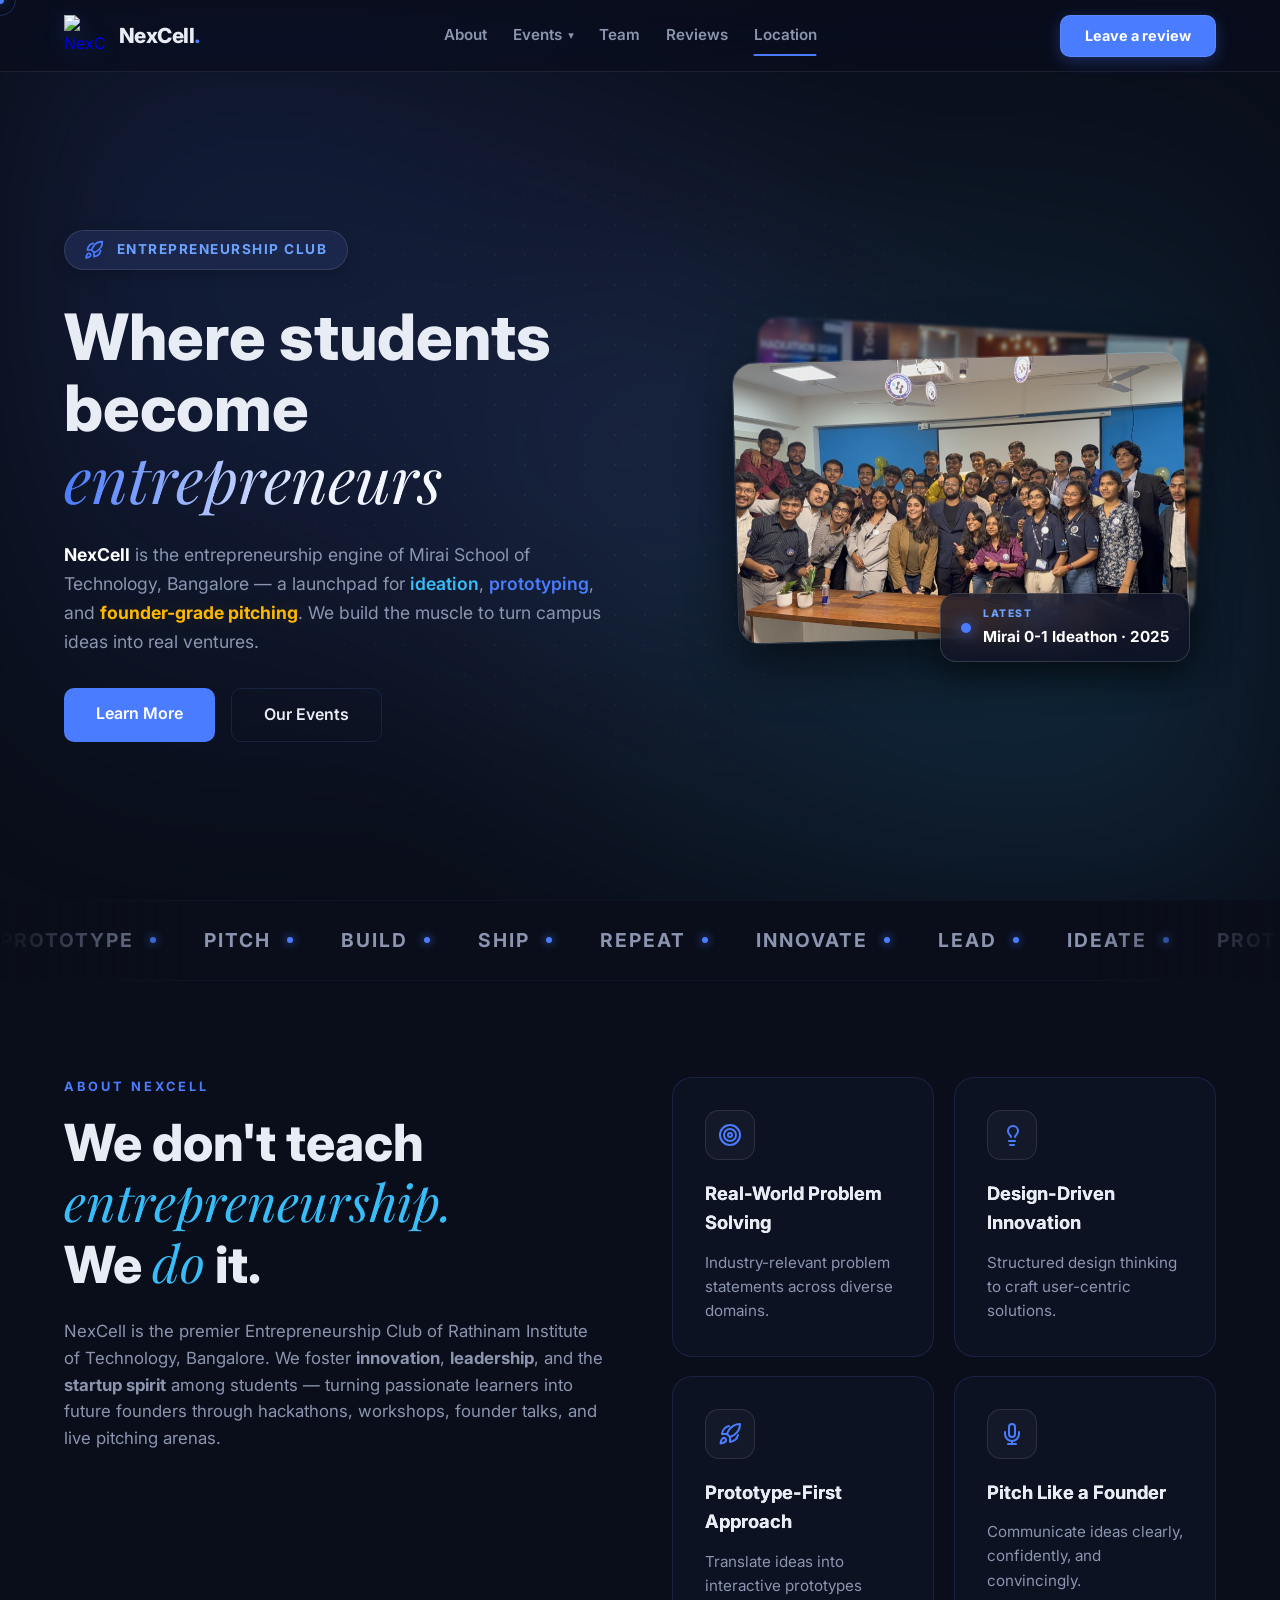
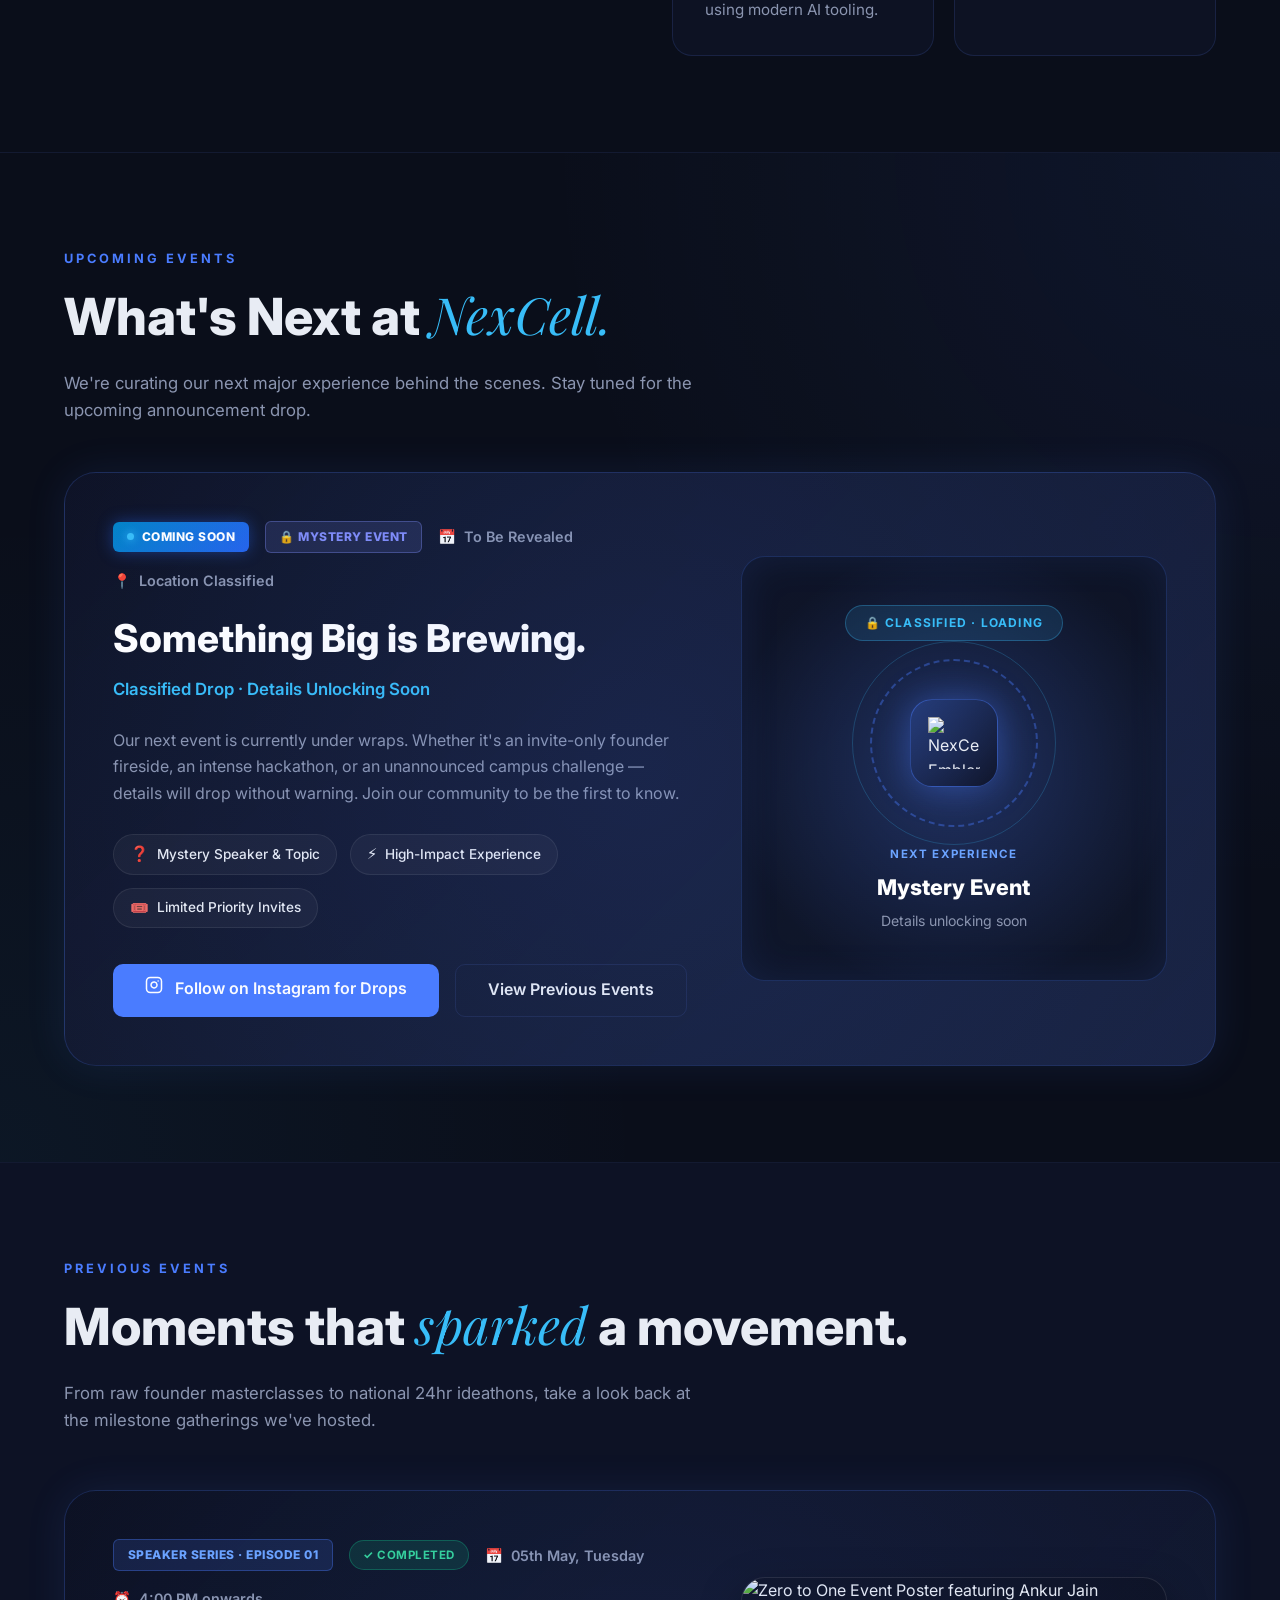
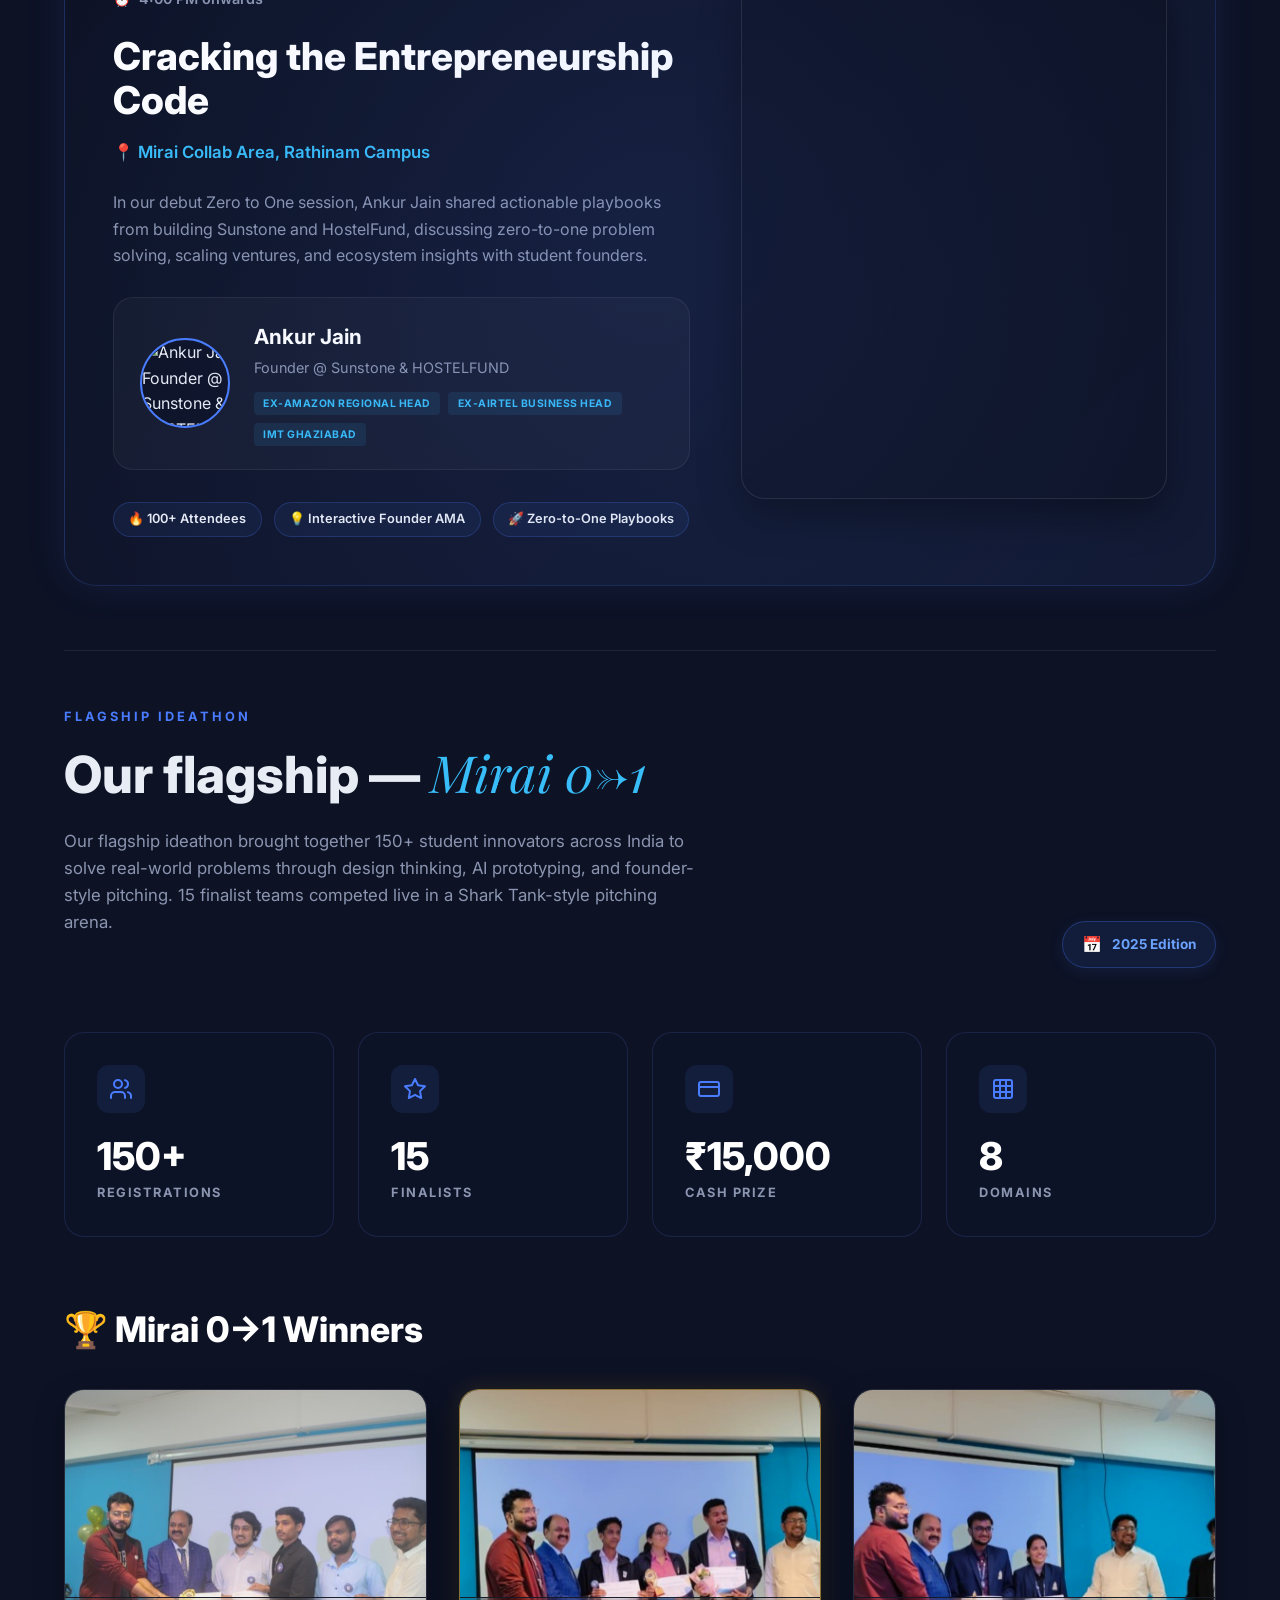
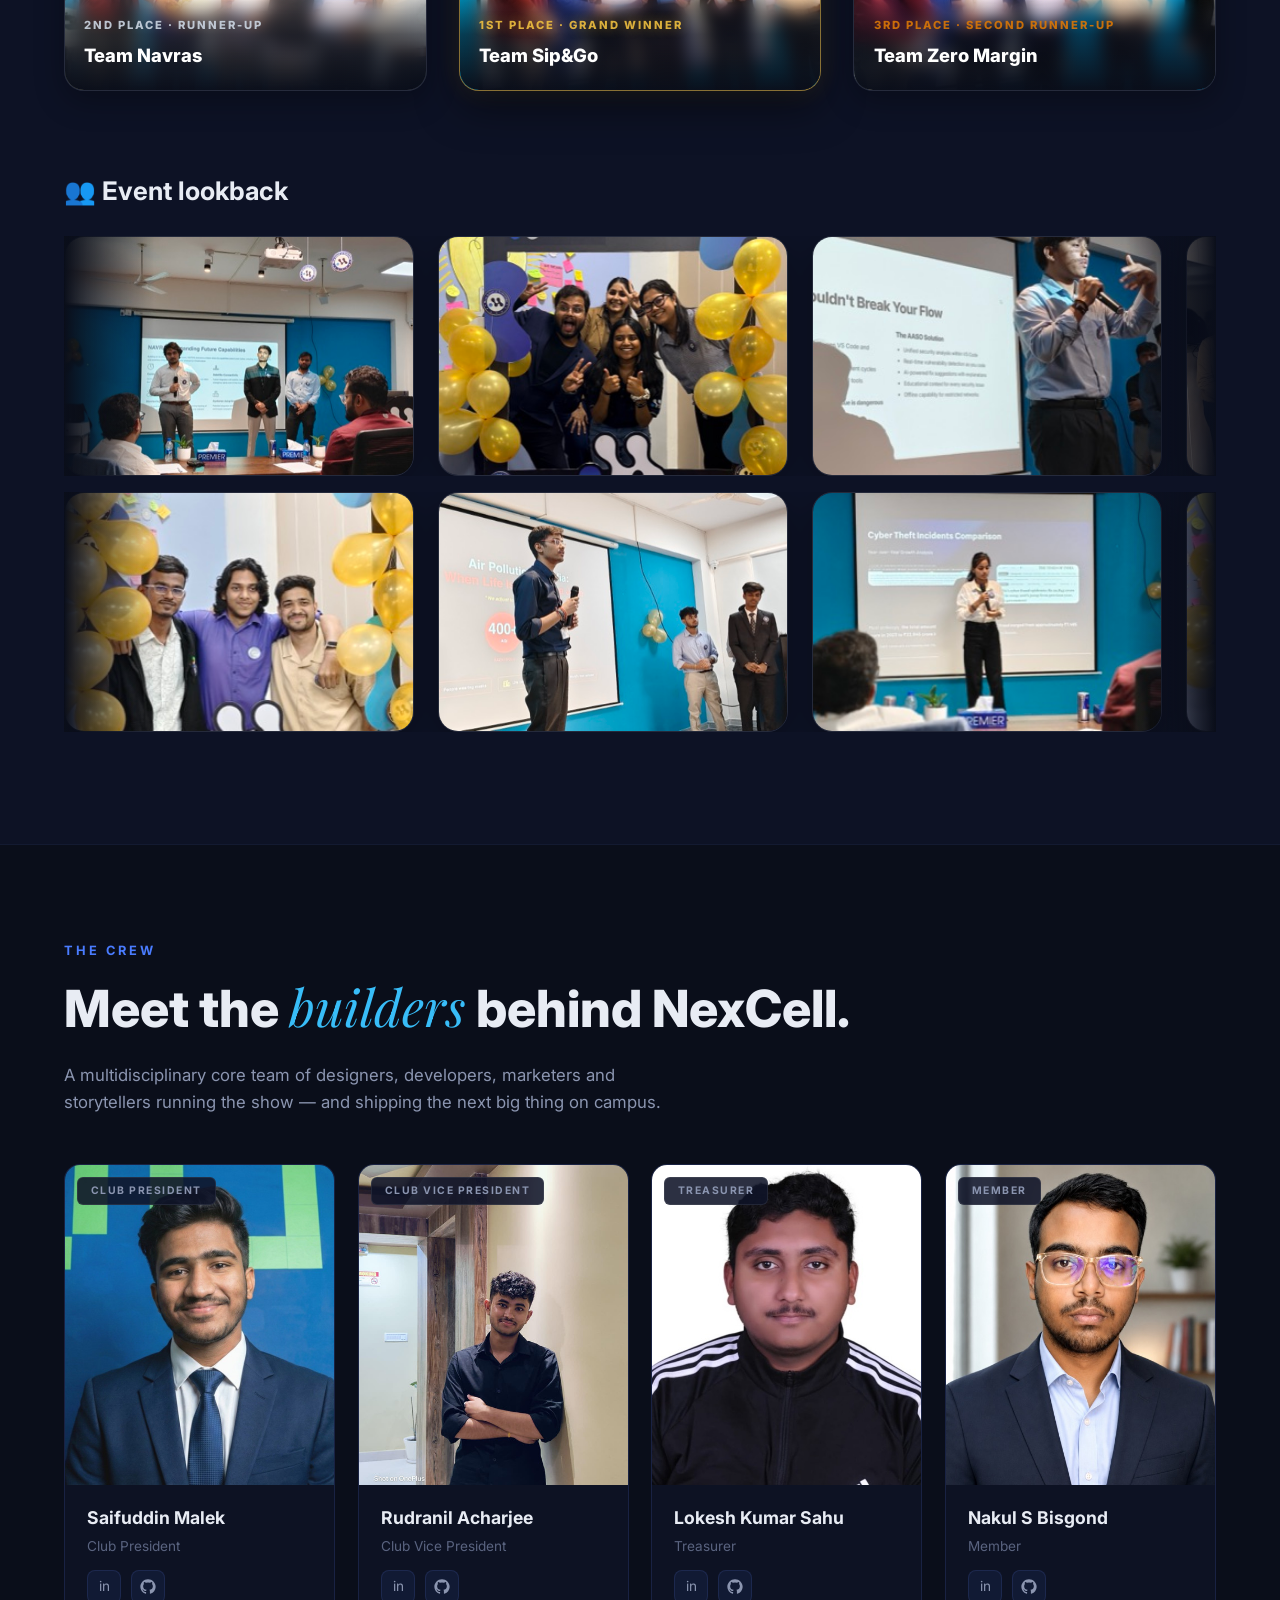
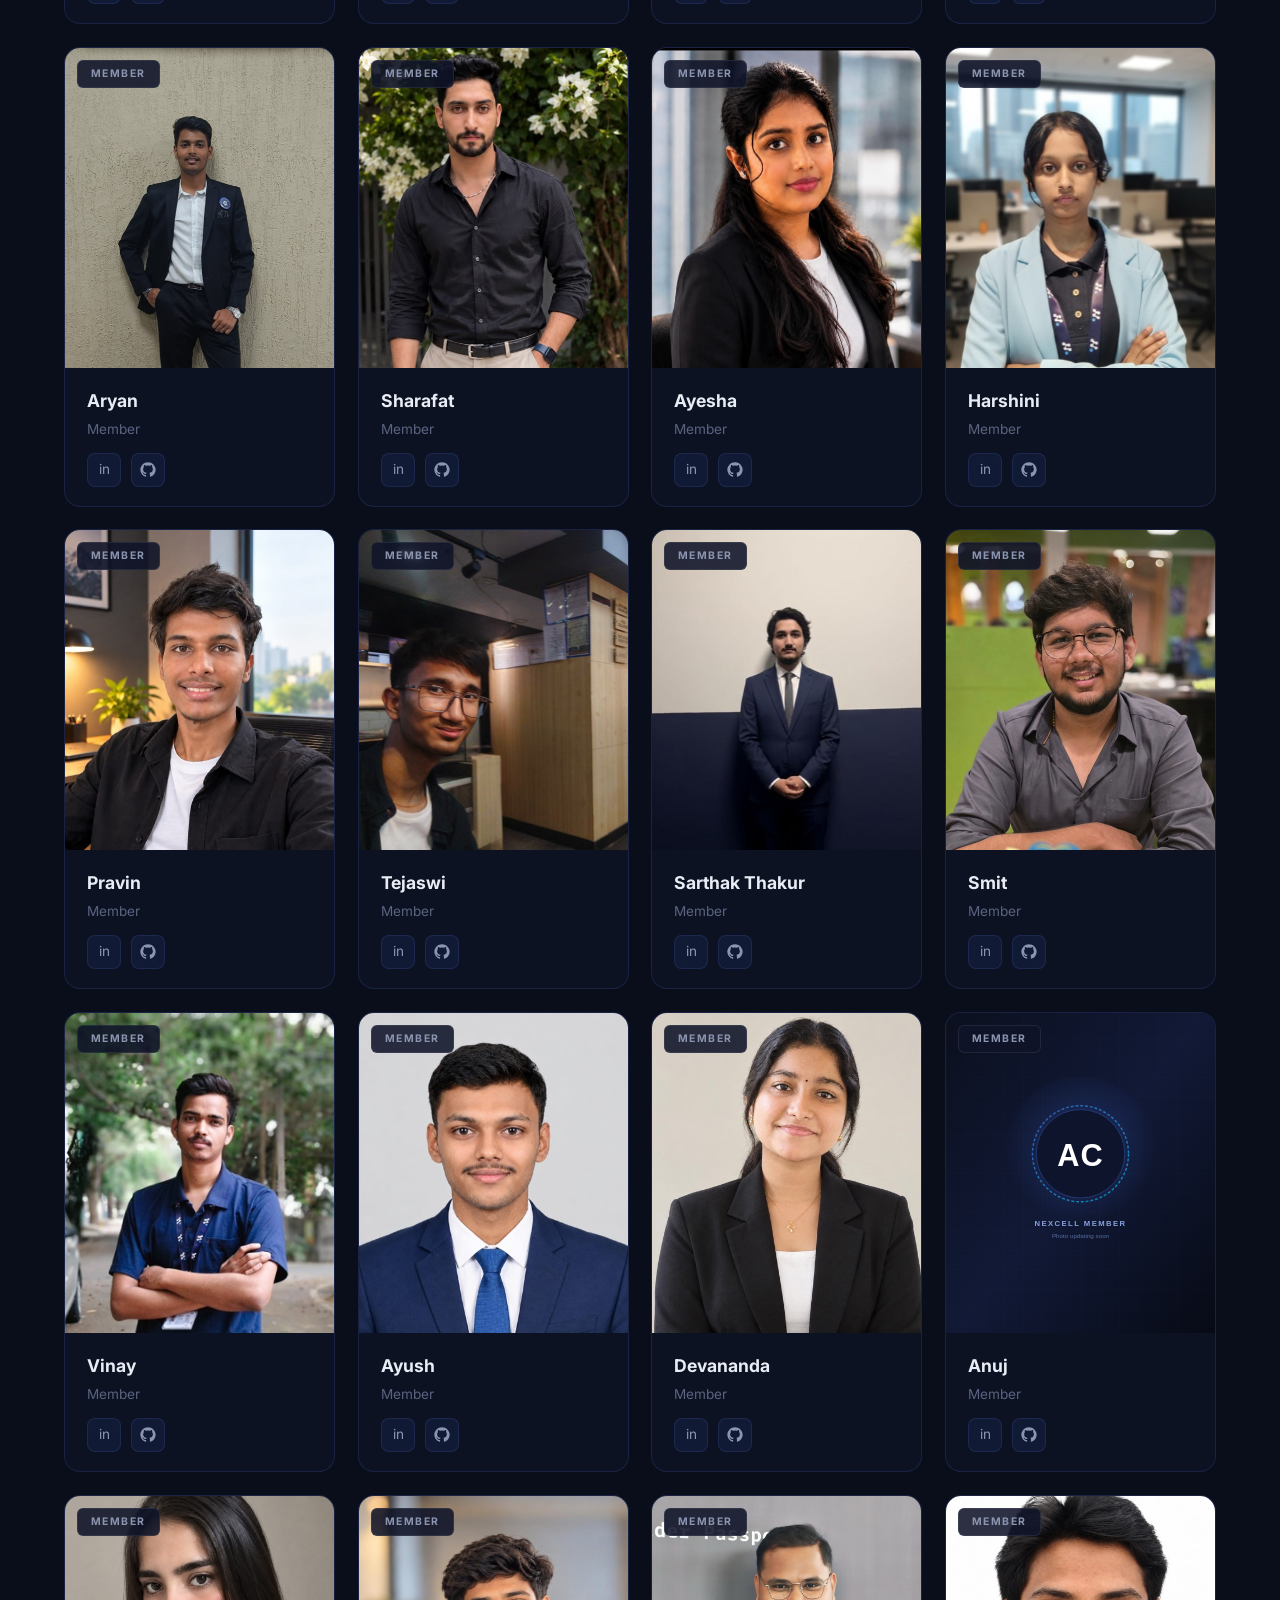
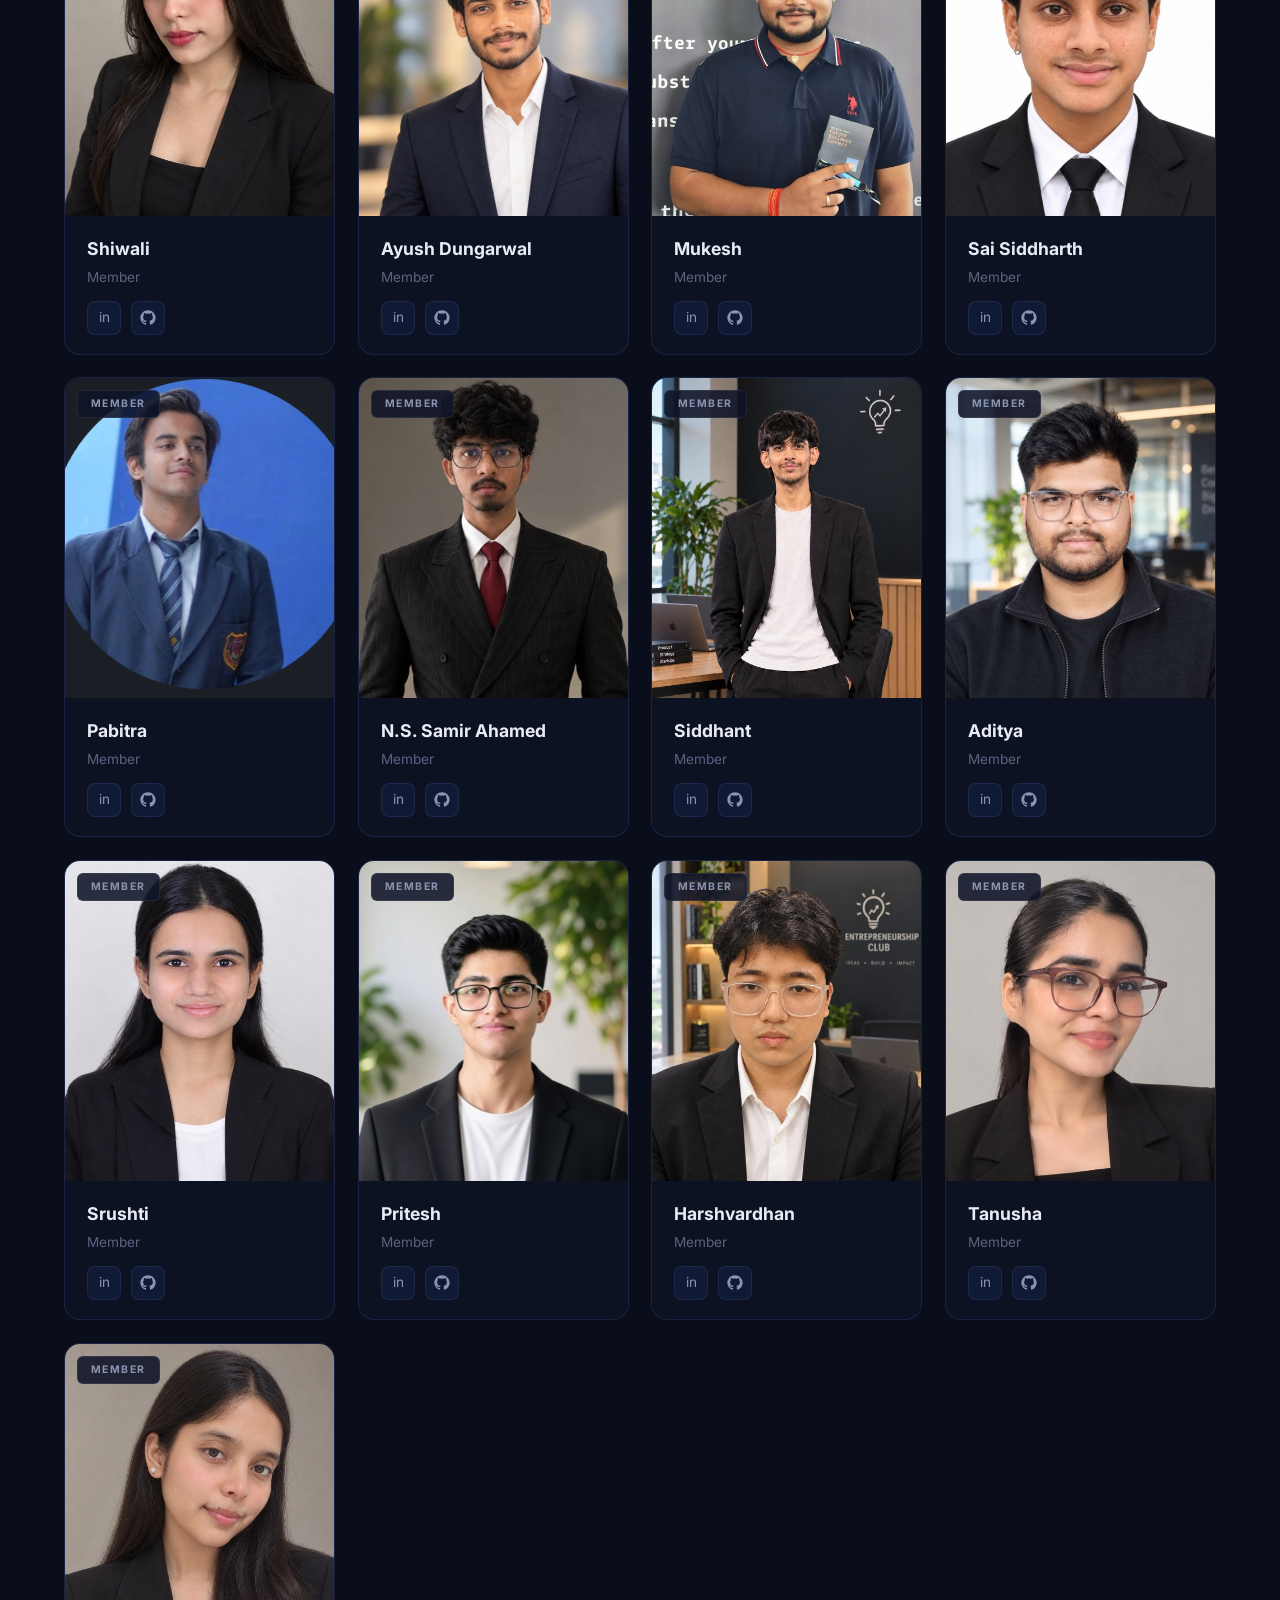
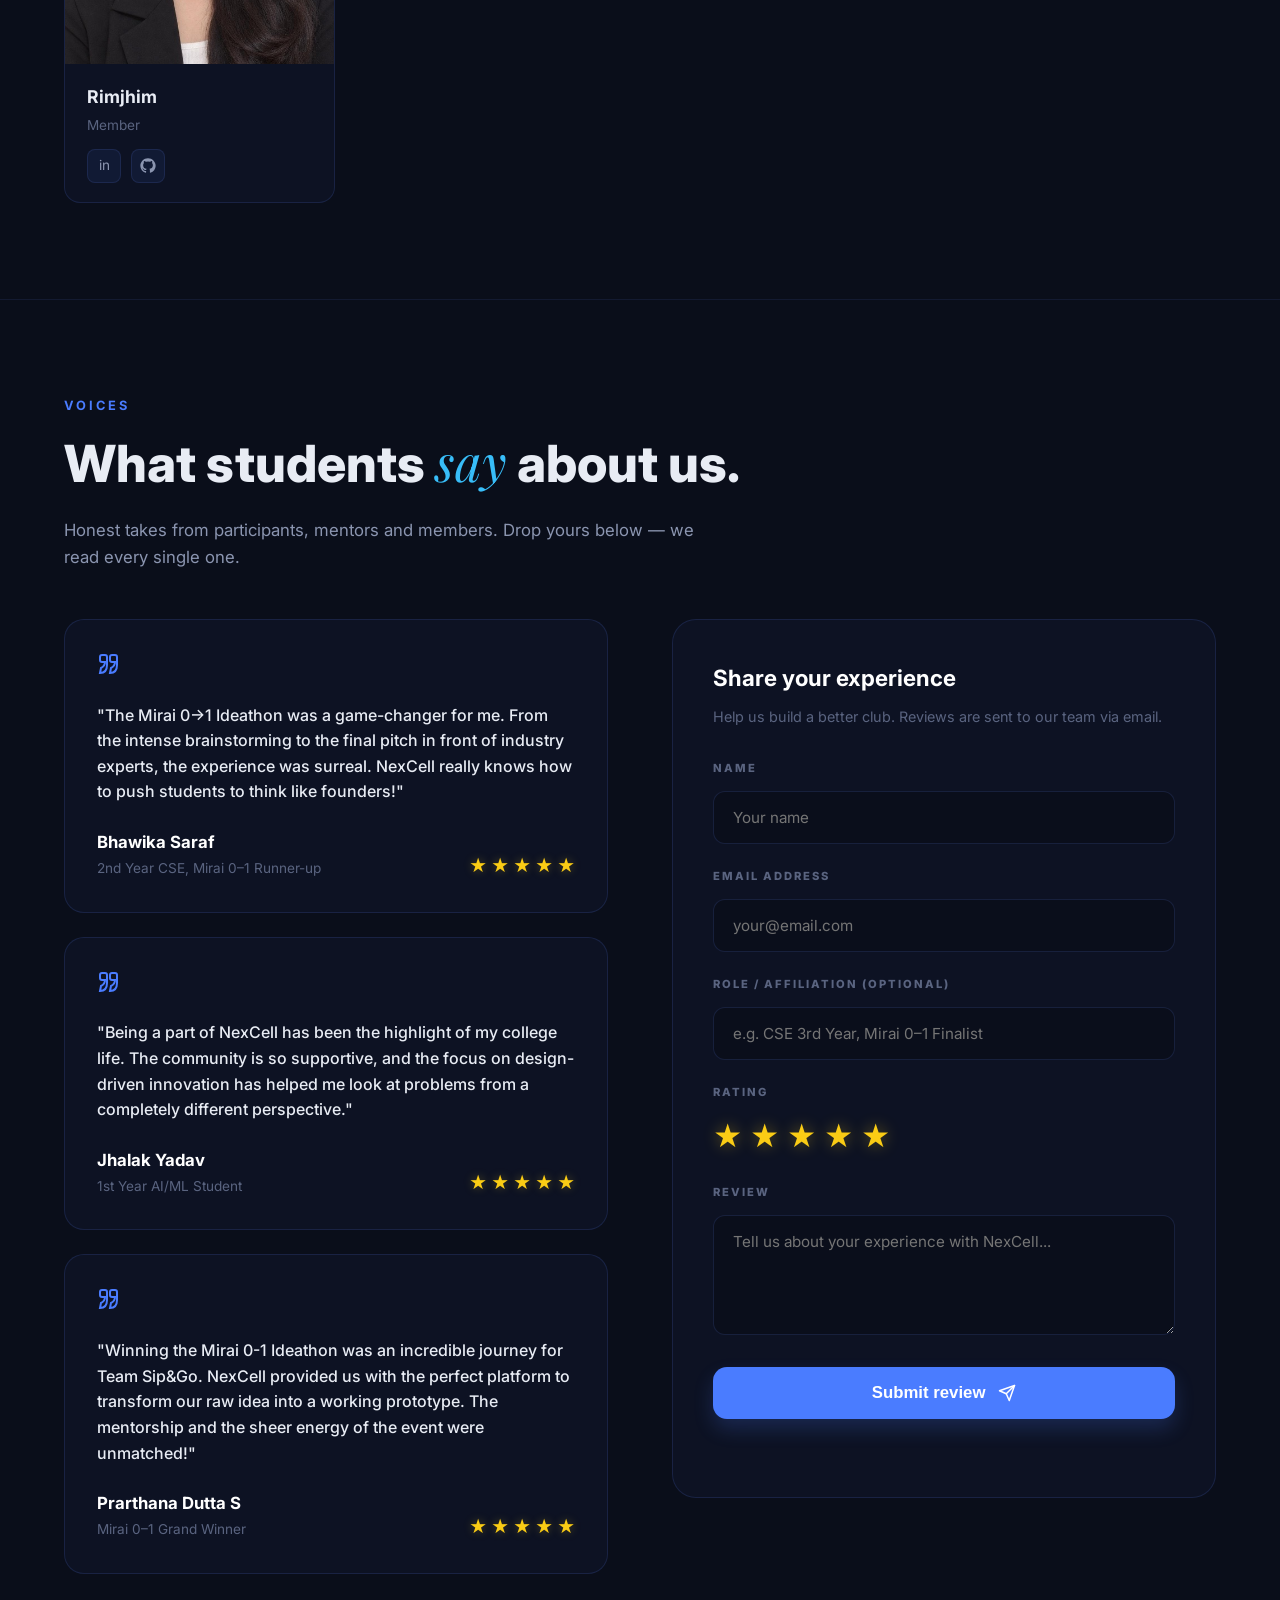
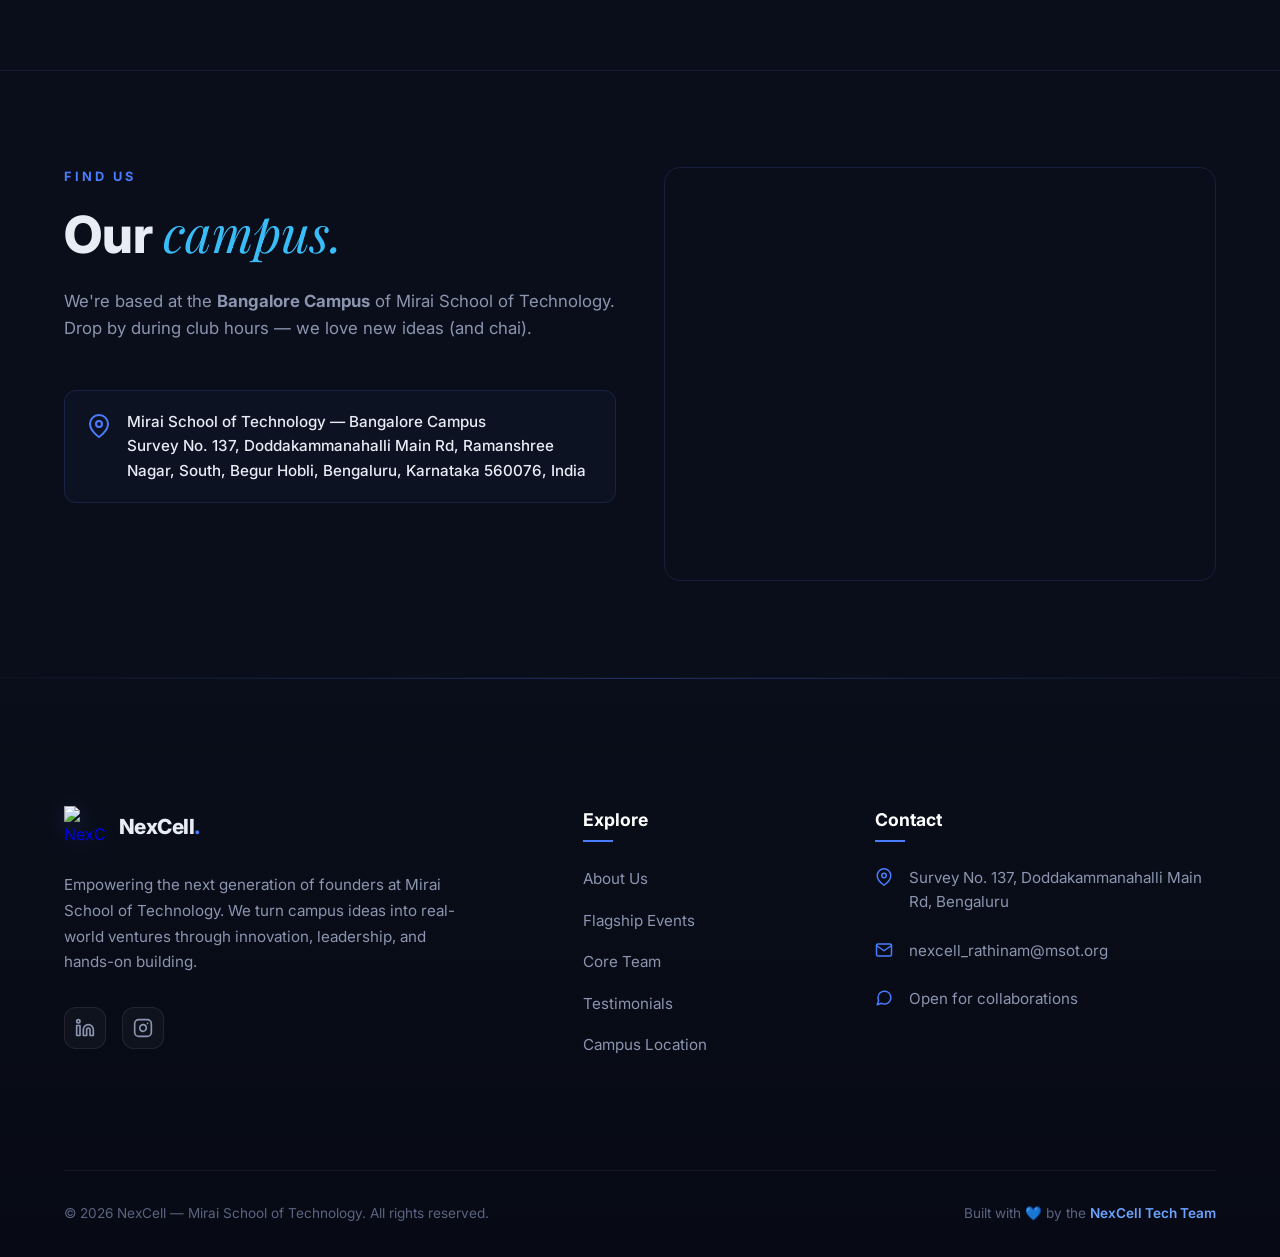
==== commit d6e14ac3: "perf(team): host and optimize real member photos, add skeleton loaders and fallback resilience" ====
--- a/index.html
+++ b/index.html
@@ -535,7 +535,7 @@
       <div class="team-grid fade-up">
         <div class="team-card">
           <span class="team-badge">Club President</span>
-          <img src="https://i.ibb.co/kY4m8FZ/saifu.jpg" alt="Saifuddin Malek - NexCell Club President" loading="lazy" decoding="async" width="280" height="320">
+          <img src="images/team/saifuddin_malek.jpg" alt="Saifuddin Malek - NexCell Club President" loading="lazy" decoding="async" width="280" height="320">
           <div class="team-info">
             <div class="team-name">Saifuddin Malek</div>
             <div class="team-role">Club President</div>
@@ -556,7 +556,7 @@
         <!-- rudraaa -->
         <div class="team-card">
           <span class="team-badge">Club Vice President</span>
-          <img src="https://i.ibb.co/d4Rf39S8/rudra.jpg" alt="Rudranil Acharjee - NexCell Club Vice President" loading="lazy" decoding="async" width="280" height="320">
+          <img src="images/team/rudranil_acharjee.jpg" alt="Rudranil Acharjee - NexCell Club Vice President" loading="lazy" decoding="async" width="280" height="320">
           <div class="team-info">
             <div class="team-name">Rudranil Acharjee</div>
             <div class="team-role">Club Vice President</div>
@@ -577,7 +577,7 @@
         <!-- bosss -->
         <div class="team-card">
           <span class="team-badge">Treasurer</span>
-          <img src="https://i.ibb.co/HfhgNpbN/Lokesh.jpg" alt="Lokesh Kumar Sahu - NexCell Treasurer" loading="lazy" decoding="async" width="280" height="320">
+          <img src="images/team/lokesh_kumar_sahu.jpg" alt="Lokesh Kumar Sahu - NexCell Treasurer" loading="lazy" decoding="async" width="280" height="320">
           <div class="team-info">
             <div class="team-name">Lokesh Kumar Sahu</div>
             <div class="team-role">Treasurer</div>
@@ -600,7 +600,7 @@
         <!-- nakul -->
         <div class="team-card">
           <span class="team-badge">Member</span>
-          <img src="https://i.ibb.co/hxg3tgTz/Professional-Image.png" alt="Nakul S Bisgond - NexCell Member" loading="lazy" decoding="async" width="280" height="320">
+          <img src="images/team/nakul_s_bisgond.jpg" alt="Nakul S Bisgond - NexCell Member" loading="lazy" decoding="async" width="280" height="320">
           <div class="team-info">
             <div class="team-name">Nakul S Bisgond</div>
             <div class="team-role">Member</div>
@@ -614,7 +614,7 @@
         <!-- aryan -->
         <div class="team-card">
           <span class="team-badge">Member</span>
-          <img src="https://i.ibb.co/4ZDhS282/Whats-App-Image-2026-10-18-at-22-49-19.jpg" alt="Aryan - NexCell Member" loading="lazy" decoding="async" width="280" height="320">
+          <img src="images/team/aryan.jpg" alt="Aryan - NexCell Member" loading="lazy" decoding="async" width="280" height="320">
           <div class="team-info">
             <div class="team-name">Aryan</div>
             <div class="team-role">Member</div>
@@ -628,7 +628,7 @@
         <!-- sharafat -->
         <div class="team-card">
           <span class="team-badge">Member</span>
-          <img src="https://i.ibb.co/Hpx1xjSB/Whats-App-Image-2026-07-13-at-13-11-20.jpg" alt="Sharafat - NexCell Member" loading="lazy" decoding="async" width="280" height="320">
+          <img src="images/team/sharafat.jpg" alt="Sharafat - NexCell Member" loading="lazy" decoding="async" width="280" height="320">
           <div class="team-info">
             <div class="team-name">Sharafat</div>
             <div class="team-role">Member</div>
@@ -642,7 +642,7 @@
         <!-- ayesha -->
         <div class="team-card">
           <span class="team-badge">Member</span>
-          <img src="https://i.ibb.co/hxMpNWJ4/Whats-App-Image-2026-07-13-at-13-14-16.jpg" alt="Ayesha - NexCell Member" loading="lazy" decoding="async" width="280" height="320">
+          <img src="images/team/ayesha.jpg" alt="Ayesha - NexCell Member" loading="lazy" decoding="async" width="280" height="320">
           <div class="team-info">
             <div class="team-name">Ayesha</div>
             <div class="team-role">Member</div>
@@ -656,7 +656,7 @@
         <!-- harshini -->
         <div class="team-card">
           <span class="team-badge">Member</span>
-          <img src="https://i.ibb.co/nyFjZpy/Whats-App-Image-2026-07-13-at-13-13-58.jpg" alt="Harshini - NexCell Member" loading="lazy" decoding="async" width="280" height="320">
+          <img src="images/team/harshini.jpg" alt="Harshini - NexCell Member" loading="lazy" decoding="async" width="280" height="320">
           <div class="team-info">
             <div class="team-name">Harshini</div>
             <div class="team-role">Member</div>
@@ -670,7 +670,7 @@
         <!-- pravin -->
         <div class="team-card">
           <span class="team-badge">Member</span>
-          <img src="https://i.ibb.co/608SGYxG/Whats-App-Image-2026-10-18-at-23-04-27.jpg" alt="Pravin - NexCell Member" loading="lazy" decoding="async" width="280" height="320">
+          <img src="images/team/pravin.jpg" alt="Pravin - NexCell Member" loading="lazy" decoding="async" width="280" height="320">
           <div class="team-info">
             <div class="team-name">Pravin</div>
             <div class="team-role">Member</div>
@@ -685,7 +685,7 @@
         <!-- tejaswi -->
         <div class="team-card">
           <span class="team-badge">Member</span>
-          <img src="https://i.ibb.co/k2zWtxvy/IMG-20260825-124627.jpg" alt="Tejaswi - NexCell Member" loading="lazy" decoding="async" width="280" height="320">
+          <img src="images/team/tejaswi.jpg" alt="Tejaswi - NexCell Member" loading="lazy" decoding="async" width="280" height="320">
           <div class="team-info">
             <div class="team-name">Tejaswi</div>
             <div class="team-role">Member</div>
@@ -699,7 +699,7 @@
         <!-- sarthak -->
         <div class="team-card">
           <span class="team-badge">Member</span>
-          <img src="https://i.ibb.co/JFK1MfZP/Whats-App-Image-2026-07-13-at-15-44-30.jpg" alt="Sarthak Thakur - NexCell Member" class="team-img-sarthak" loading="lazy" decoding="async" width="280" height="320">
+          <img src="images/team/sarthak_thakur.jpg" alt="Sarthak Thakur - NexCell Member" class="team-img-sarthak" loading="lazy" decoding="async" width="280" height="320">
           <div class="team-info">
             <div class="team-name">Sarthak Thakur</div>
             <div class="team-role">Member</div>
@@ -713,7 +713,7 @@
         <!-- smit -->
         <div class="team-card">
           <span class="team-badge">Member</span>
-          <img src="https://i.ibb.co/pBcxcj23/66-C653-B0-A2-B0-453-D-B12-E-F8793-B1-B65-BE.jpg" alt="Smit - NexCell Member" loading="lazy" decoding="async" width="280" height="320">
+          <img src="images/team/smit.jpg" alt="Smit - NexCell Member" loading="lazy" decoding="async" width="280" height="320">
           <div class="team-info">
             <div class="team-name">Smit</div>
             <div class="team-role">Member</div>
@@ -727,7 +727,7 @@
         <!-- vinay -->
         <div class="team-card">
           <span class="team-badge">Member</span>
-          <img src="https://i.ibb.co/TqHsBphX/Whats-App-Image-2026-07-13-at-15-38-57.jpg" alt="Vinay - NexCell Member" loading="lazy" decoding="async" width="280" height="320">
+          <img src="images/team/vinay.jpg" alt="Vinay - NexCell Member" loading="lazy" decoding="async" width="280" height="320">
           <div class="team-info">
             <div class="team-name">Vinay</div>
             <div class="team-role">Member</div>
@@ -741,7 +741,7 @@
         <!-- ayush -->
         <div class="team-card">
           <span class="team-badge">Member</span>
-          <img src="https://i.ibb.co/WvyNGdXG/Whats-App-Image-2026-10-20-at-00-28-54.jpg" alt="Ayush - NexCell Member" class="team-img-ayush" loading="lazy" decoding="async" width="280" height="320">
+          <img src="images/team/ayush.jpg" alt="Ayush - NexCell Member" class="team-img-ayush" loading="lazy" decoding="async" width="280" height="320">
           <div class="team-info">
             <div class="team-name">Ayush</div>
             <div class="team-role">Member</div>
@@ -755,7 +755,7 @@
          <!-- Devananda -->
         <div class="team-card">
           <span class="team-badge">Member</span>
-          <img src="https://i.ibb.co/HTpwHNgw/Whats-App-Image-2026-10-18-at-19-47-43.jpg" alt="Devananda - NexCell Member" loading="lazy" decoding="async" width="280" height="320">
+          <img src="images/team/devananda.jpg" alt="Devananda - NexCell Member" loading="lazy" decoding="async" width="280" height="320">
           <div class="team-info">
             <div class="team-name">Devananda</div>
             <div class="team-role">Member</div>
@@ -769,7 +769,7 @@
         <!-- anuj -->
         <div class="team-card">
           <span class="team-badge">Member</span>
-          <img src="https://i.ibb.co/DDQL8qPN/Whats-App-Image-2026-10-18-at-23-08-48.jpg" alt="Anuj - NexCell Member" loading="lazy" decoding="async" width="280" height="320">
+          <img src="images/team/anuj.svg" alt="Anuj - NexCell Member" loading="lazy" decoding="async" width="280" height="320">
           <div class="team-info">
             <div class="team-name">Anuj</div>
             <div class="team-role">Member</div>
@@ -783,7 +783,7 @@
         <!-- shiwali -->
         <div class="team-card">
           <span class="team-badge">Member</span>
-          <img src="https://i.ibb.co/3yG42bgB/file-00000000e09481fab74153c75d366d06.png" alt="Shiwali - NexCell Member" loading="lazy" decoding="async" width="280" height="320">
+          <img src="images/team/shiwali.jpg" alt="Shiwali - NexCell Member" loading="lazy" decoding="async" width="280" height="320">
           <div class="team-info">
             <div class="team-name">Shiwali</div>
             <div class="team-role">Member</div>
@@ -797,7 +797,7 @@
         <!-- Ayush Dungarwal -->
         <div class="team-card">
           <span class="team-badge">Member</span>
-          <img src="https://i.ibb.co/ynHs5n0S/Whats-App-Image-2026-10-18-at-23-38-48.jpg" alt="Ayush Dungarwal - NexCell Member" loading="lazy" decoding="async" width="280" height="320">
+          <img src="images/team/ayush_dungarwal.jpg" alt="Ayush Dungarwal - NexCell Member" loading="lazy" decoding="async" width="280" height="320">
           <div class="team-info">
             <div class="team-name">Ayush Dungarwal</div>
             <div class="team-role">Member</div>
@@ -811,7 +811,7 @@
         <!-- Mukesh -->
         <div class="team-card">
           <span class="team-badge">Member</span>
-          <img src="https://i.ibb.co/6RkXxFNv/Picsart-26-10-19-12-57-28-565.jpg" alt="Mukesh - NexCell Member" loading="lazy" decoding="async" width="280" height="320">
+          <img src="images/team/mukesh.jpg" alt="Mukesh - NexCell Member" loading="lazy" decoding="async" width="280" height="320">
           <div class="team-info">
             <div class="team-name">Mukesh</div>
             <div class="team-role">Member</div>
@@ -825,7 +825,7 @@
         <!-- Sai Siddharth -->
         <div class="team-card">
           <span class="team-badge">Member</span>
-          <img src="https://i.ibb.co/r2Dmz59C/Whats-App-Image-2026-10-18-at-21-39-13.jpg" alt="Sai Siddharth - NexCell Member" loading="lazy" decoding="async" width="280" height="320">
+          <img src="images/team/sai_siddharth.jpg" alt="Sai Siddharth - NexCell Member" loading="lazy" decoding="async" width="280" height="320">
           <div class="team-info">
             <div class="team-name">Sai Siddharth</div>
             <div class="team-role">Member</div>
@@ -839,7 +839,7 @@
         <!-- Pabitra -->
         <div class="team-card">
           <span class="team-badge">Member</span>
-          <img src="https://i.ibb.co/Kz6F2H4S/Screenshot-2026-10-19-at-1-01-23-PM.png" alt="Pabitra - NexCell Member" loading="lazy" decoding="async" width="280" height="320">
+          <img src="images/team/pabitra.jpg" alt="Pabitra - NexCell Member" loading="lazy" decoding="async" width="280" height="320">
           <div class="team-info">
             <div class="team-name">Pabitra</div>
             <div class="team-role">Member</div>
@@ -853,7 +853,7 @@
         <!-- NS Samir -->
         <div class="team-card">
           <span class="team-badge">Member</span>
-          <img src="https://i.ibb.co/RkDsLRJF/Whats-App-Image-2026-10-19-at-14-37-03.jpg" alt="N S Samir - NexCell Member" loading="lazy" decoding="async" width="280" height="320">
+          <img src="images/team/ns_samir_ahamed.jpg" alt="N S Samir - NexCell Member" loading="lazy" decoding="async" width="280" height="320">
           <div class="team-info">
             <div class="team-name">N.S. Samir Ahamed</div>
             <div class="team-role">Member</div>
@@ -867,7 +867,7 @@
         <!-- Siddhnat -->
         <div class="team-card">
           <span class="team-badge">Member</span>
-          <img src="https://i.ibb.co/0j7wn40H/Whats-App-Image-2026-10-19-at-14-09-10.jpg" alt="Siddhnath - NexCell Member" loading="lazy" decoding="async" width="280" height="320">
+          <img src="images/team/siddhant.jpg" alt="Siddhnath - NexCell Member" loading="lazy" decoding="async" width="280" height="320">
           <div class="team-info">
             <div class="team-name">Siddhant</div>
             <div class="team-role">Member</div>
@@ -881,7 +881,7 @@
         <!-- Aditya -->
         <div class="team-card">
           <span class="team-badge">Member</span>
-          <img src="https://i.ibb.co/LD9SjjX6/Whats-App-Image-2026-10-19-at-17-36-32.jpg" alt="Aditya - NexCell Member" loading="lazy" decoding="async" width="280" height="320">
+          <img src="images/team/aditya.jpg" alt="Aditya - NexCell Member" loading="lazy" decoding="async" width="280" height="320">
           <div class="team-info">
             <div class="team-name">Aditya</div>
             <div class="team-role">Member</div>
@@ -895,7 +895,7 @@
         <!-- Srushti -->
         <div class="team-card">
           <span class="team-badge">Member</span>
-          <img src="https://i.ibb.co/kdgHqr8/Whats-App-Image-2026-10-19-at-21-43-42.jpg" alt="Srushti - NexCell Member" loading="lazy" decoding="async" width="280" height="320">
+          <img src="images/team/srushti.jpg" alt="Srushti - NexCell Member" loading="lazy" decoding="async" width="280" height="320">
           <div class="team-info">
             <div class="team-name">Srushti</div>
             <div class="team-role">Member</div>
@@ -909,7 +909,7 @@
         <!-- Pritesh -->
         <div class="team-card">
           <span class="team-badge">Member</span>
-          <img src="https://i.ibb.co/LdPbf9g7/Whats-App-Image-2026-10-20-at-01-32-06.jpg" alt="Pritesh - NexCell Member" loading="lazy" decoding="async" width="280" height="320">
+          <img src="images/team/pritesh.jpg" alt="Pritesh - NexCell Member" loading="lazy" decoding="async" width="280" height="320">
           <div class="team-info">
             <div class="team-name">Pritesh</div>
             <div class="team-role">Member</div>
@@ -923,7 +923,7 @@
         <!-- Harshvardhan -->
         <div class="team-card">
           <span class="team-badge">Member</span>
-          <img src="https://i.ibb.co/997Wjyzg/Whats-App-Image-2026-10-19-at-19-15-06.jpg" alt="Harshvardhan - NexCell Member" loading="lazy" decoding="async" width="280" height="320">
+          <img src="images/team/harshvardhan.jpg" alt="Harshvardhan - NexCell Member" loading="lazy" decoding="async" width="280" height="320">
           <div class="team-info">
             <div class="team-name">Harshvardhan</div>
             <div class="team-role">Member</div>
@@ -937,7 +937,7 @@
          <!-- Tanusha -->
         <div class="team-card">
           <span class="team-badge">Member</span>
-          <img src="https://i.ibb.co/k2whQ4zV/Whats-App-Image-2026-10-21-at-16-57-38.jpg" alt="Tanusha - NexCell Member" loading="lazy" decoding="async" width="280" height="320">
+          <img src="images/team/tanusha.jpg" alt="Tanusha - NexCell Member" loading="lazy" decoding="async" width="280" height="320">
           <div class="team-info">
             <div class="team-name">Tanusha</div>
             <div class="team-role">Member</div>
@@ -951,7 +951,7 @@
         <!-- Rimjhim -->
         <div class="team-card">
           <span class="team-badge">Member</span>
-          <img src="https://i.ibb.co/WNgL6xZD/Whats-App-Image-2026-10-21-at-16-33-04.jpg" alt="Rimjhim - NexCell Member" loading="lazy" decoding="async" width="280" height="320">
+          <img src="images/team/rimjhim.jpg" alt="Rimjhim - NexCell Member" loading="lazy" decoding="async" width="280" height="320">
           <div class="team-info">
             <div class="team-name">Rimjhim</div>
             <div class="team-role">Member</div>
@@ -963,7 +963,7 @@
         </div>
         <!-- <div class="team-card">
           <span class="team-badge">Member</span>
-          <img src="https://i.ibb.co/MkHn14QZ/Whats-App-Image-2025-12-12-at-19-24-40.jpg" alt="Sapnil Biswas - NexCell Member" loading="lazy" decoding="async" width="280" height="320">
+          <img src="images/team/sapnil_biswas.jpg" alt="Sapnil Biswas - NexCell Member" loading="lazy" decoding="async" width="280" height="320">
           <div class="team-info">
             <div class="team-name">Sapnil Biswas</div>
             <div class="team-role">Member</div>
@@ -983,7 +983,7 @@
         <!-- jhalak -->
         <!-- <div class="team-card">
           <span class="team-badge">Member</span>
-          <img src="https://i.ibb.co/F4fYDwCb/charu1234.jpg" alt="Jhalak Yadav - NexCell Member" loading="lazy" decoding="async" width="280" height="320">
+          <img src="images/team/jhalak_yadav.jpg" alt="Jhalak Yadav - NexCell Member" loading="lazy" decoding="async" width="280" height="320">
           <div class="team-info">
             <div class="team-name">Jhalak Yadav</div>
             <div class="team-role">Member</div>
@@ -1003,7 +1003,7 @@
         <!-- akshara -->
         <!-- <div class="team-card">
           <span class="team-badge">Member</span>
-          <img src="https://i.ibb.co/Fkb3Rc8j/Akshara.jpg" alt="Akshara P - NexCell Member" loading="lazy" decoding="async" width="280" height="320">
+          <img src="images/team/akshara_p.jpg" alt="Akshara P - NexCell Member" loading="lazy" decoding="async" width="280" height="320">
           <div class="team-info">
             <div class="team-name">Akshara P</div>
             <div class="team-role">Member</div>
@@ -1023,7 +1023,7 @@
         <!-- anushka -->
         <!-- <div class="team-card">
           <span class="team-badge">Member</span>
-          <img src="https://i.ibb.co/B2bYDnJd/Anushka-Dewangan.jpg" alt="Anushka Dewangan - NexCell Member" loading="lazy" decoding="async" width="280" height="320">
+          <img src="images/team/anushka_dewangan.jpg" alt="Anushka Dewangan - NexCell Member" loading="lazy" decoding="async" width="280" height="320">
           <div class="team-info">
             <div class="team-name">Anushka Dewangan</div>
             <div class="team-role">Member</div>
--- a/style.css
+++ b/style.css
@@ -1358,6 +1358,18 @@
   object-fit: cover;
   object-position: center;
   display: block;
+  background: linear-gradient(110deg, #0e1428 8%, #1a2347 24%, #0e1428 40%);
+  background-size: 200% 100%;
+  animation: teamSkeleton 1.8s ease-in-out infinite;
+  transition: opacity 0.35s ease;
+}
+.team-card img.is-loaded {
+  animation: none;
+  background: transparent;
+}
+@keyframes teamSkeleton {
+  0% { background-position: 200% 0; }
+  100% { background-position: -200% 0; }
 }
 .team-img-sarthak {
   object-position: center 25% !important;
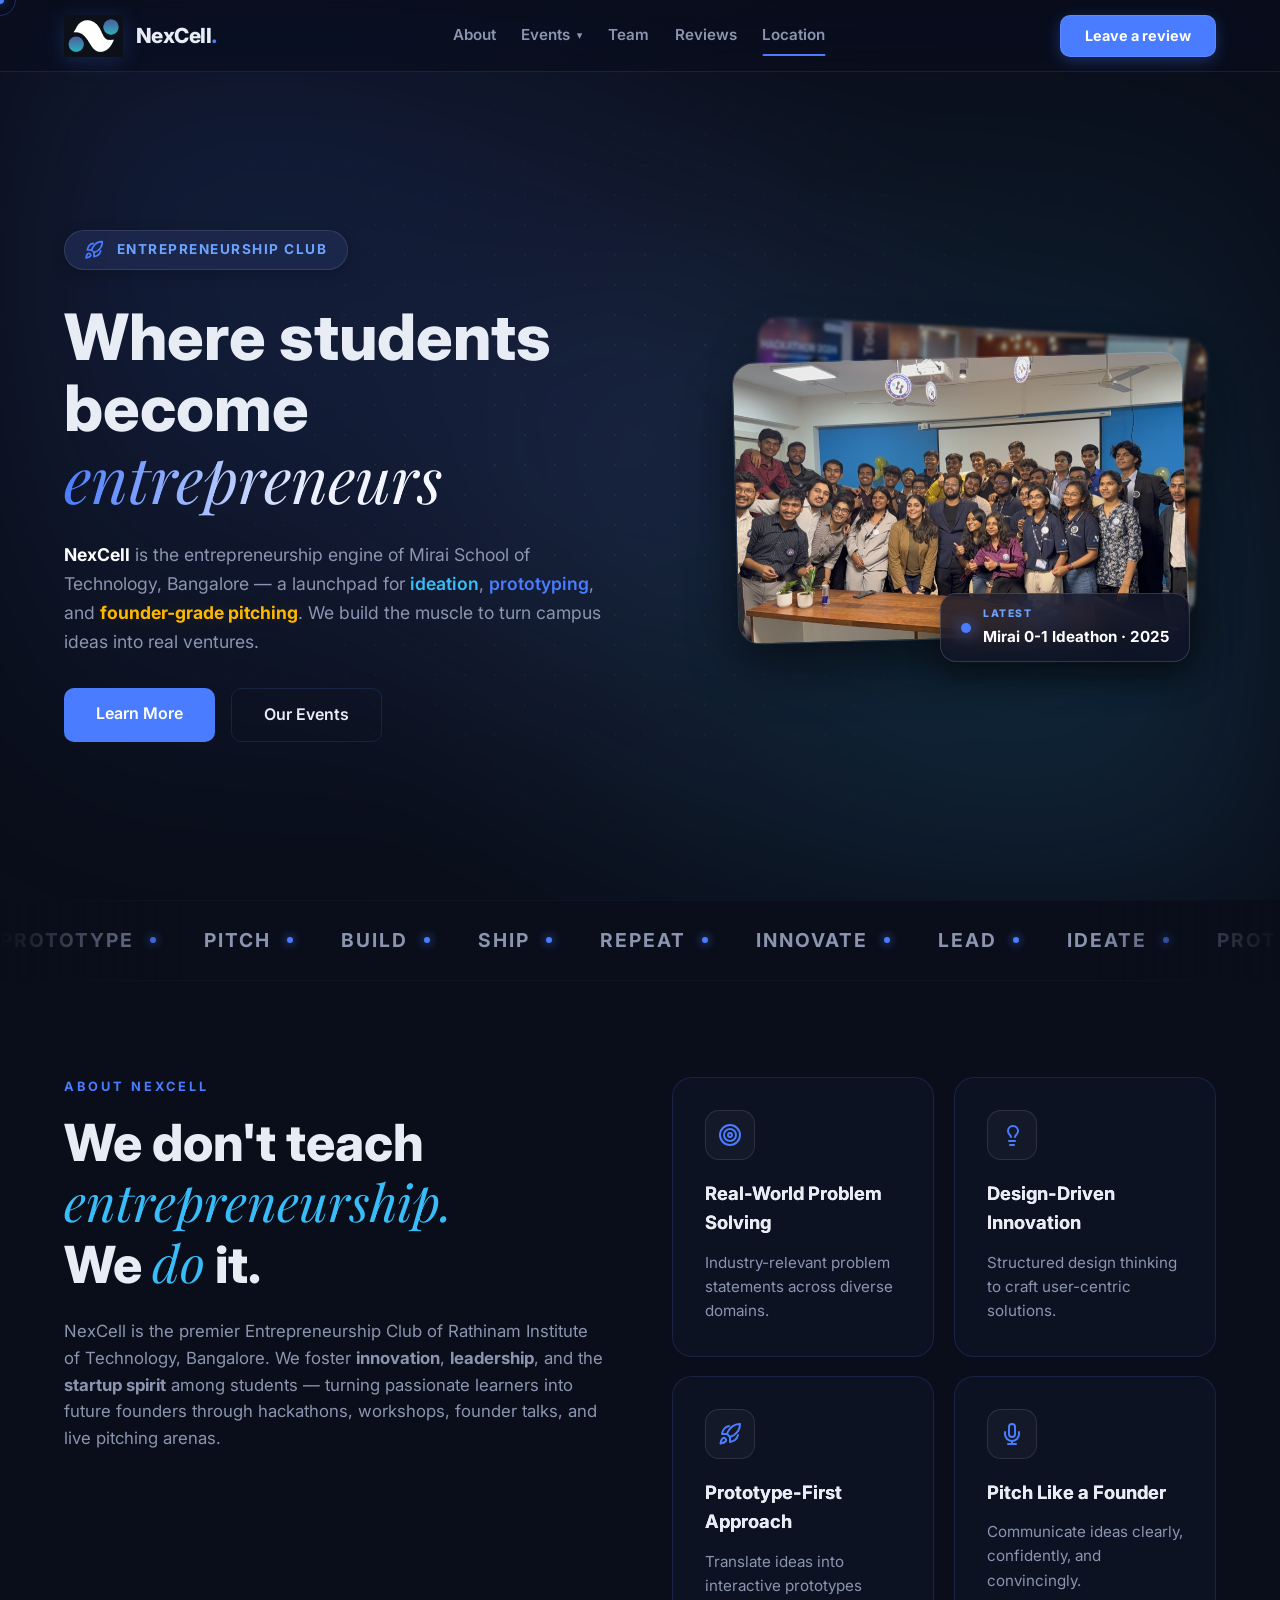
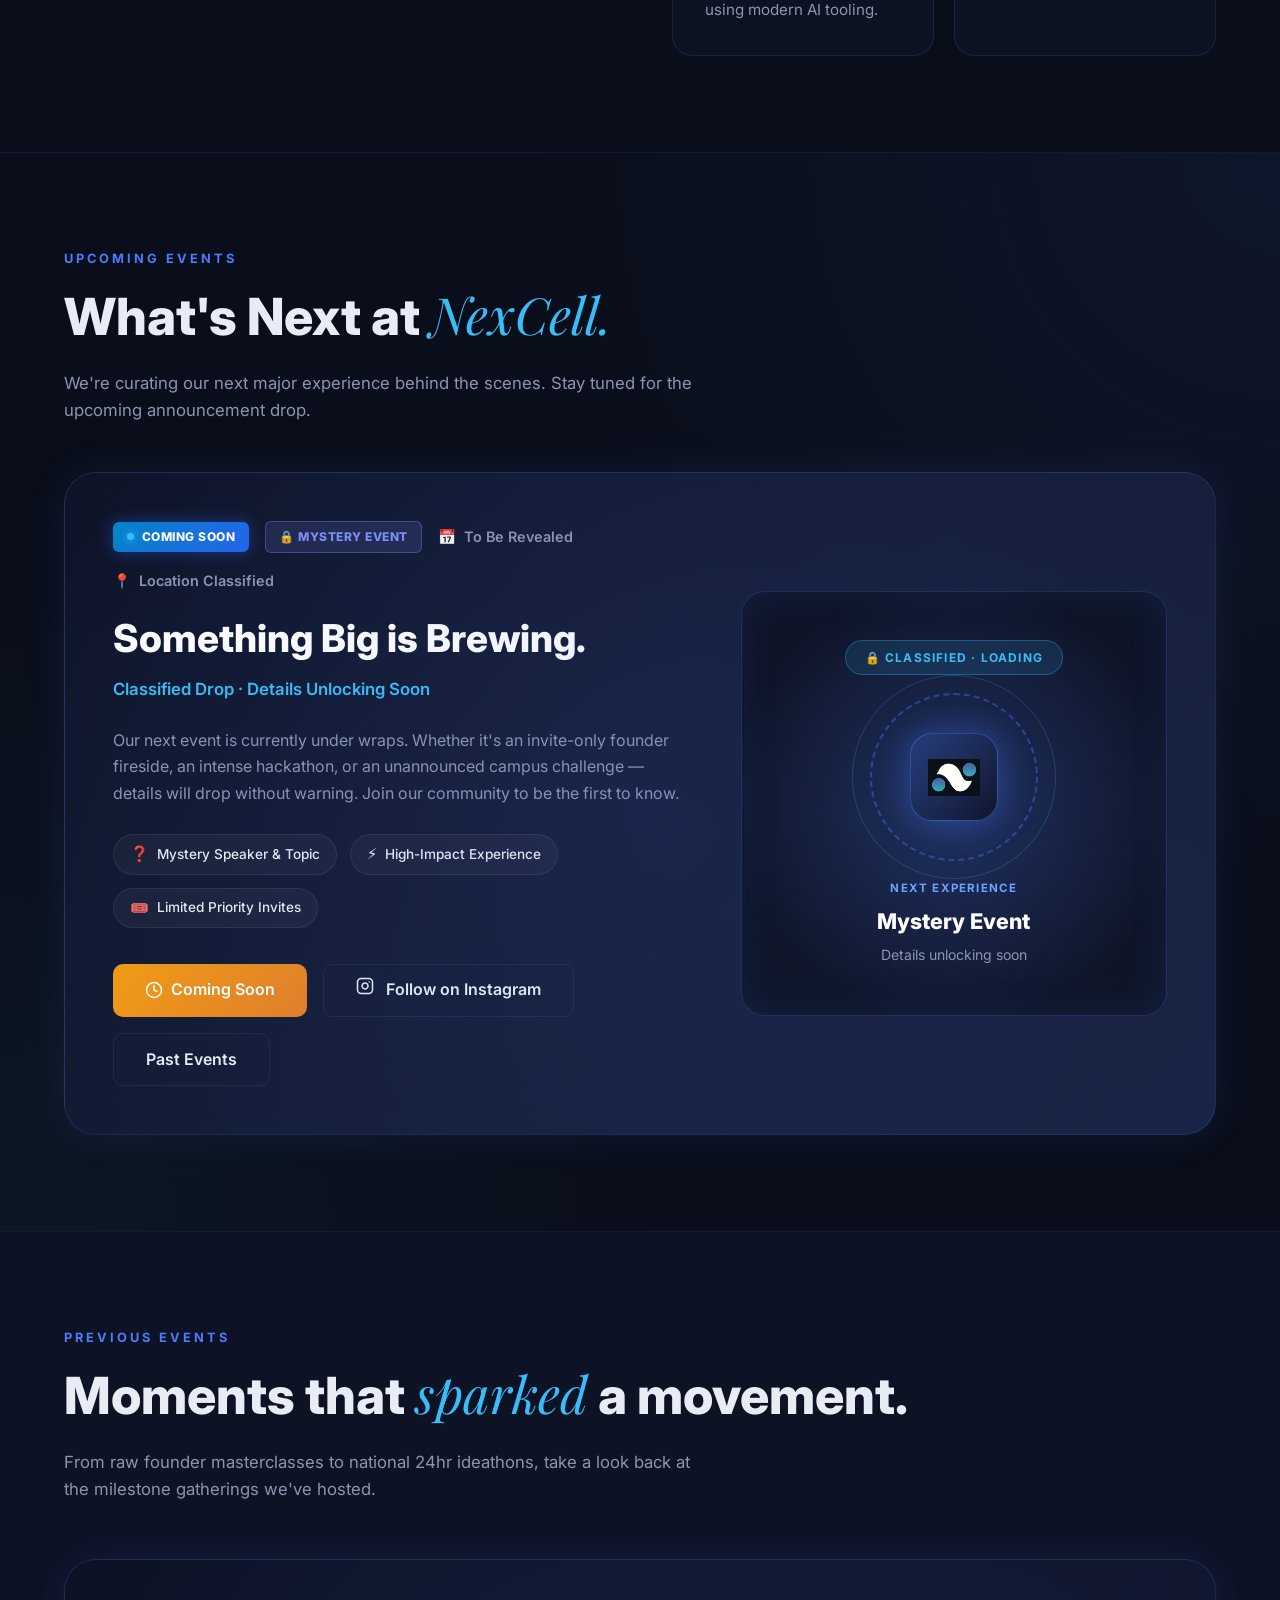
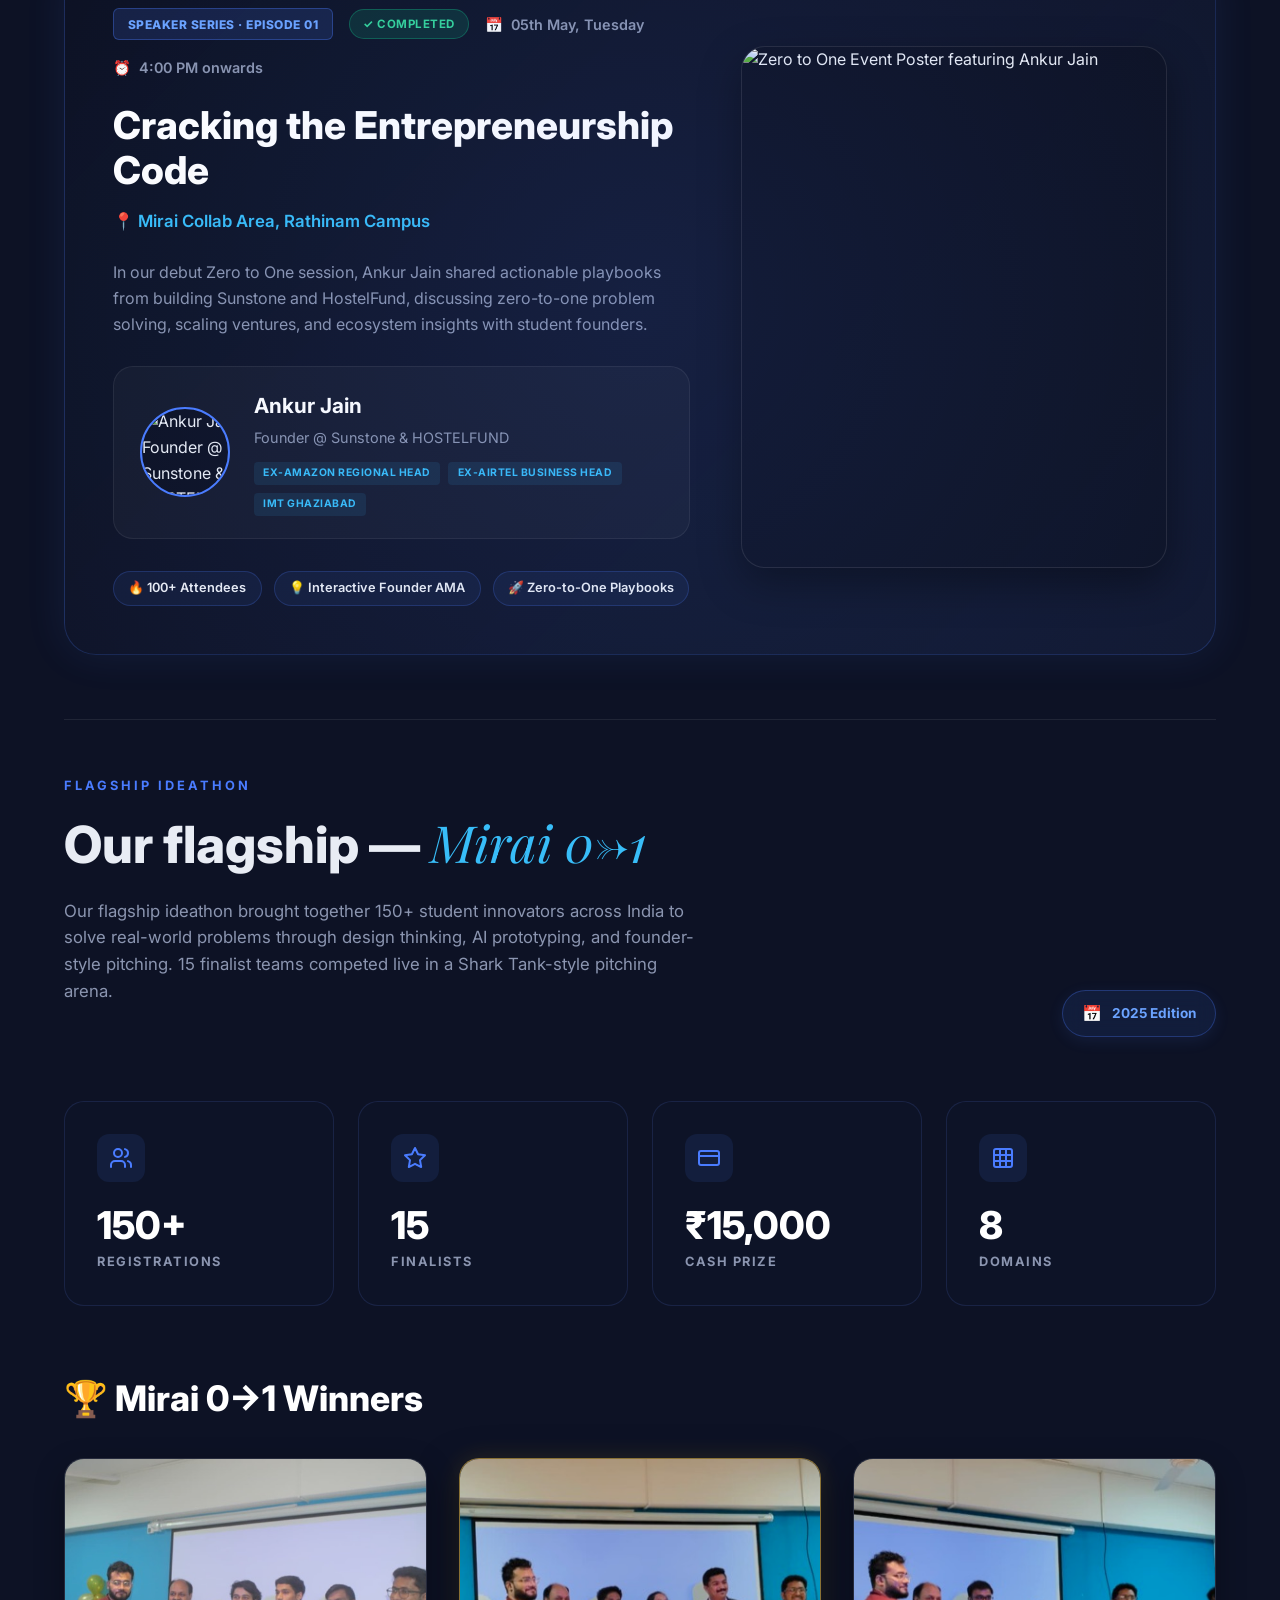
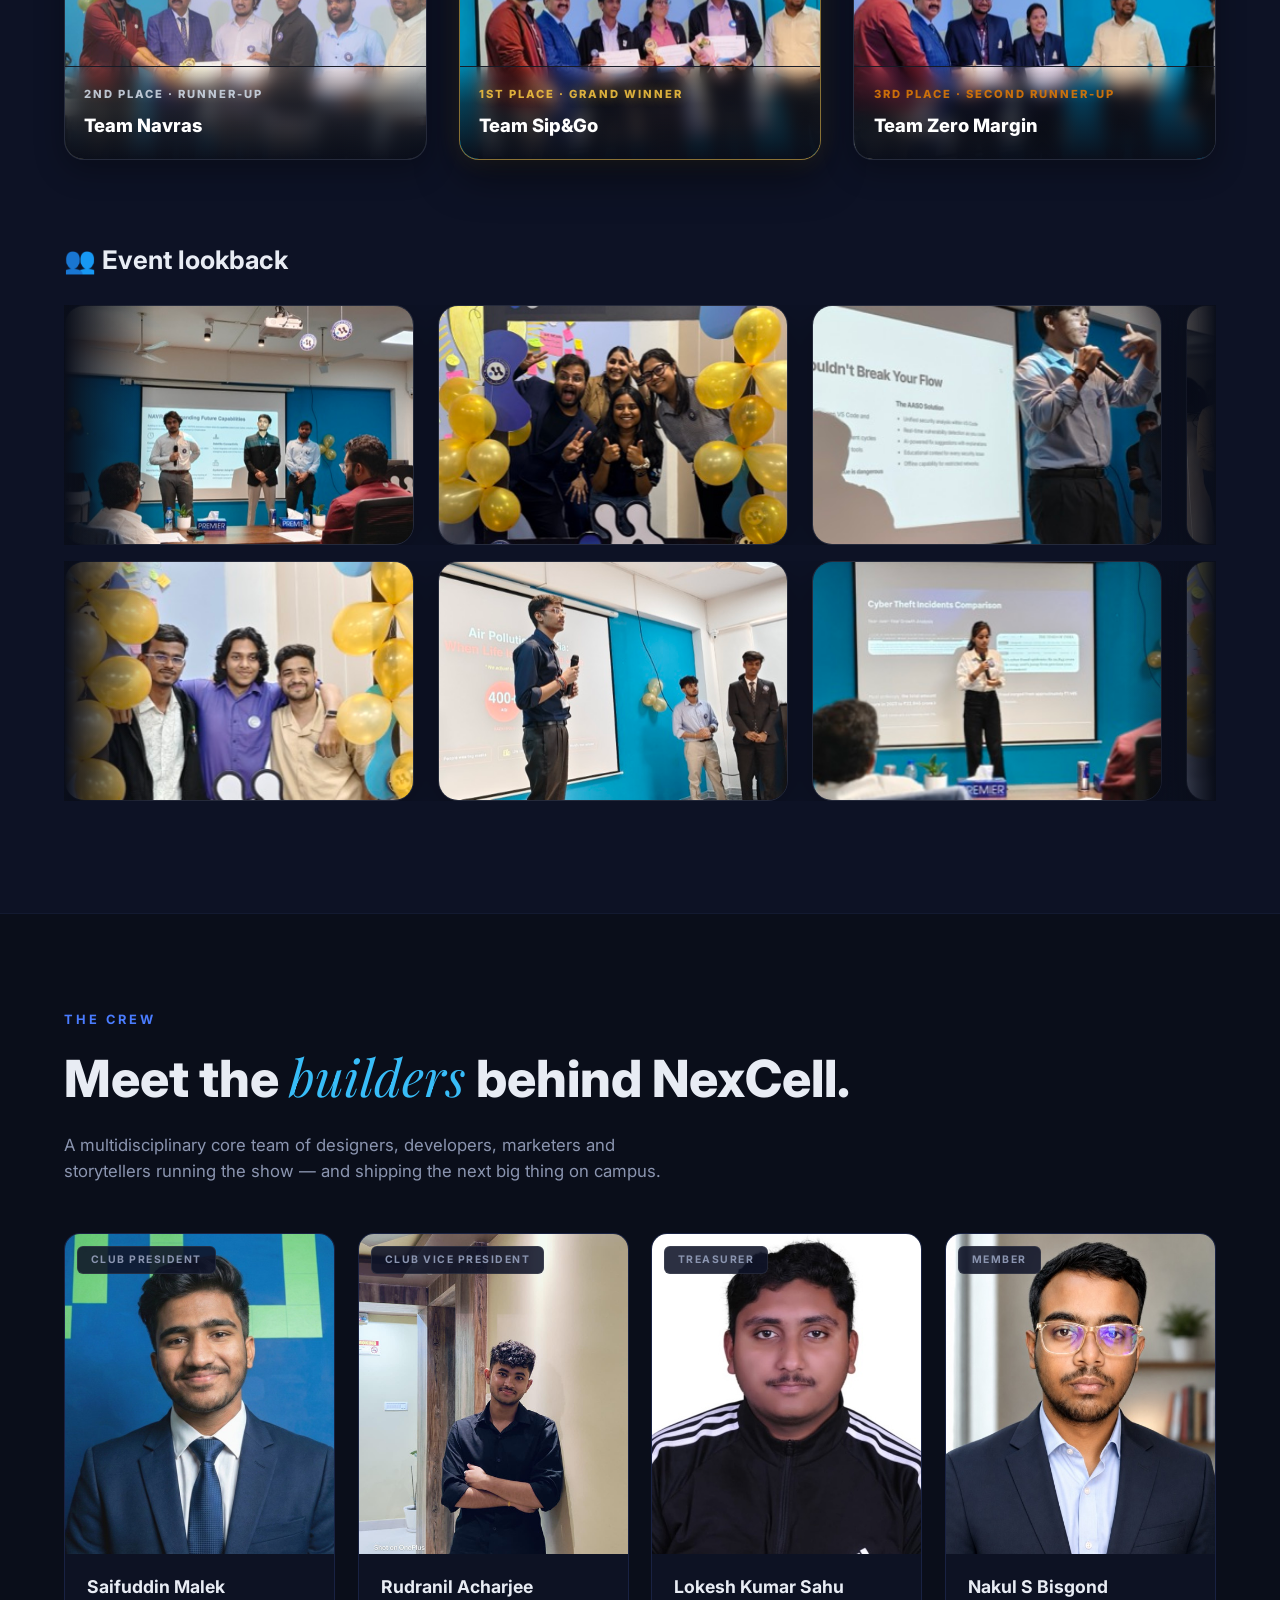
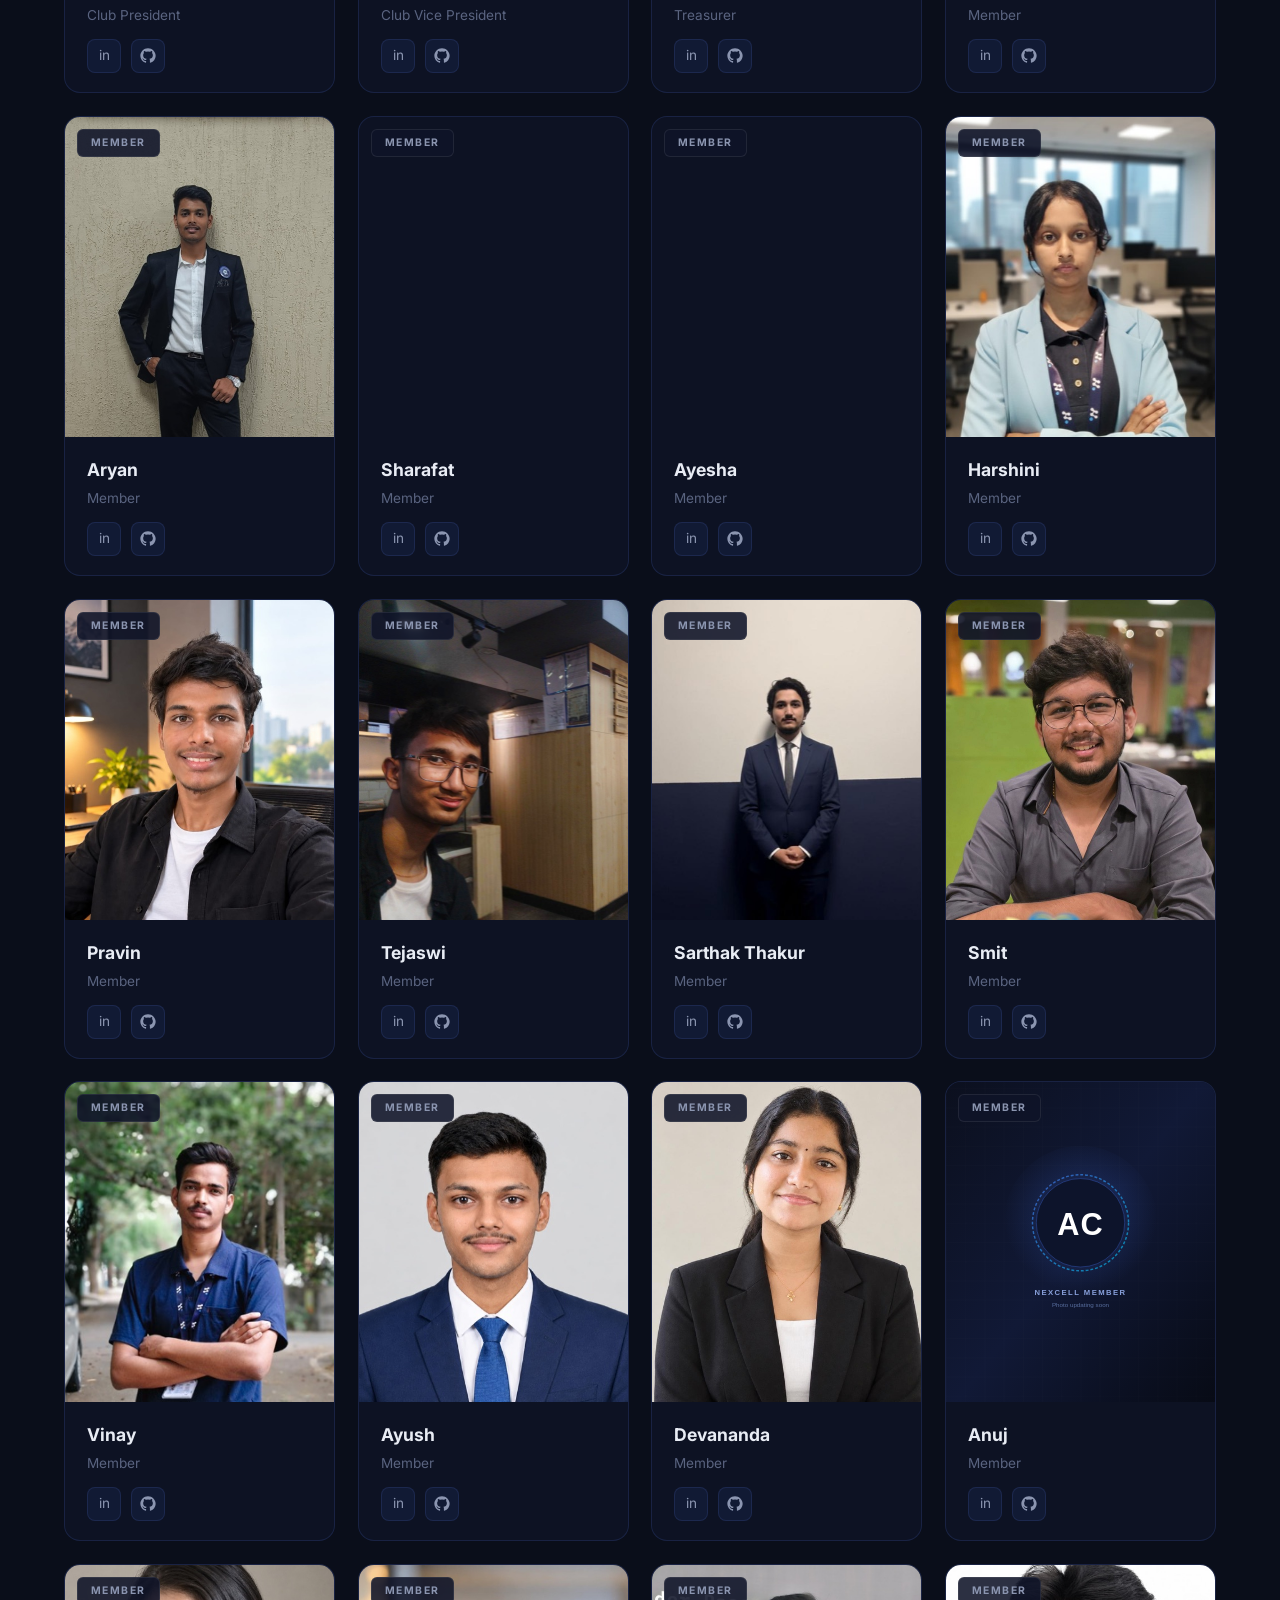
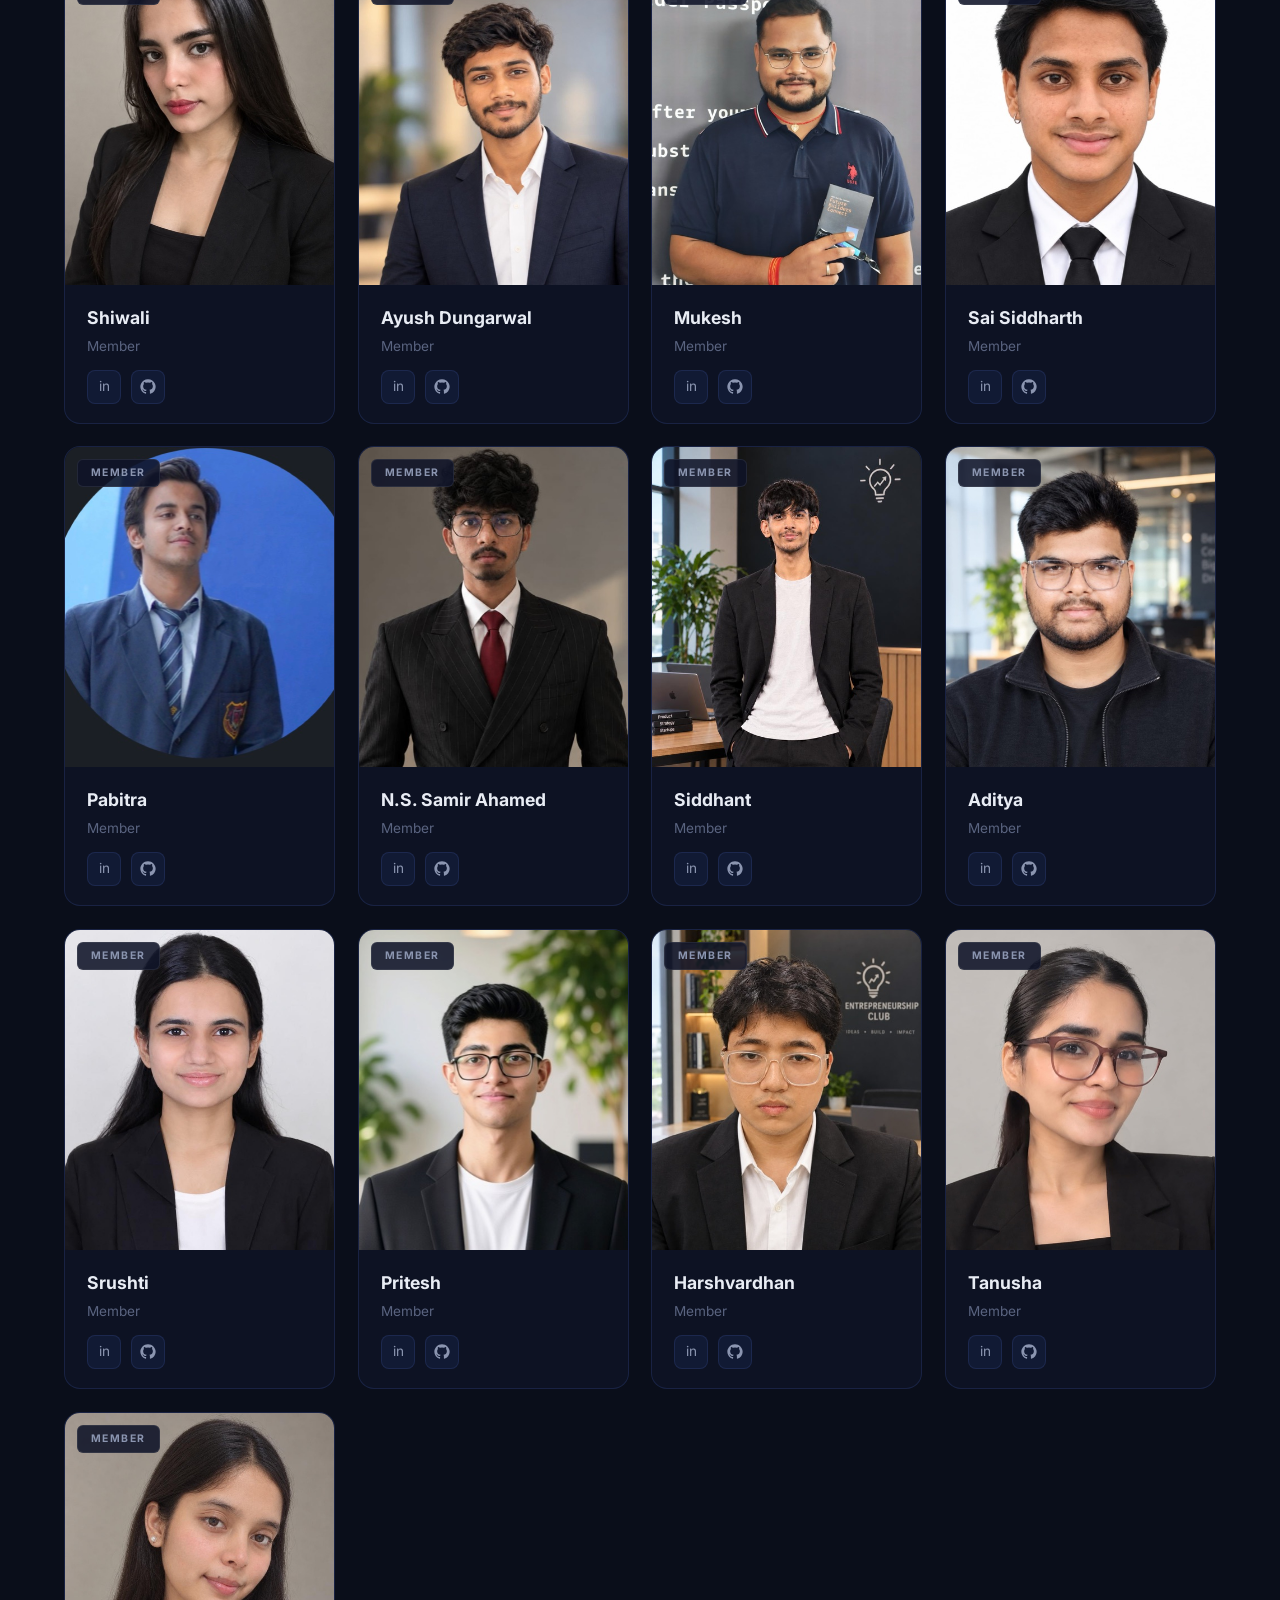
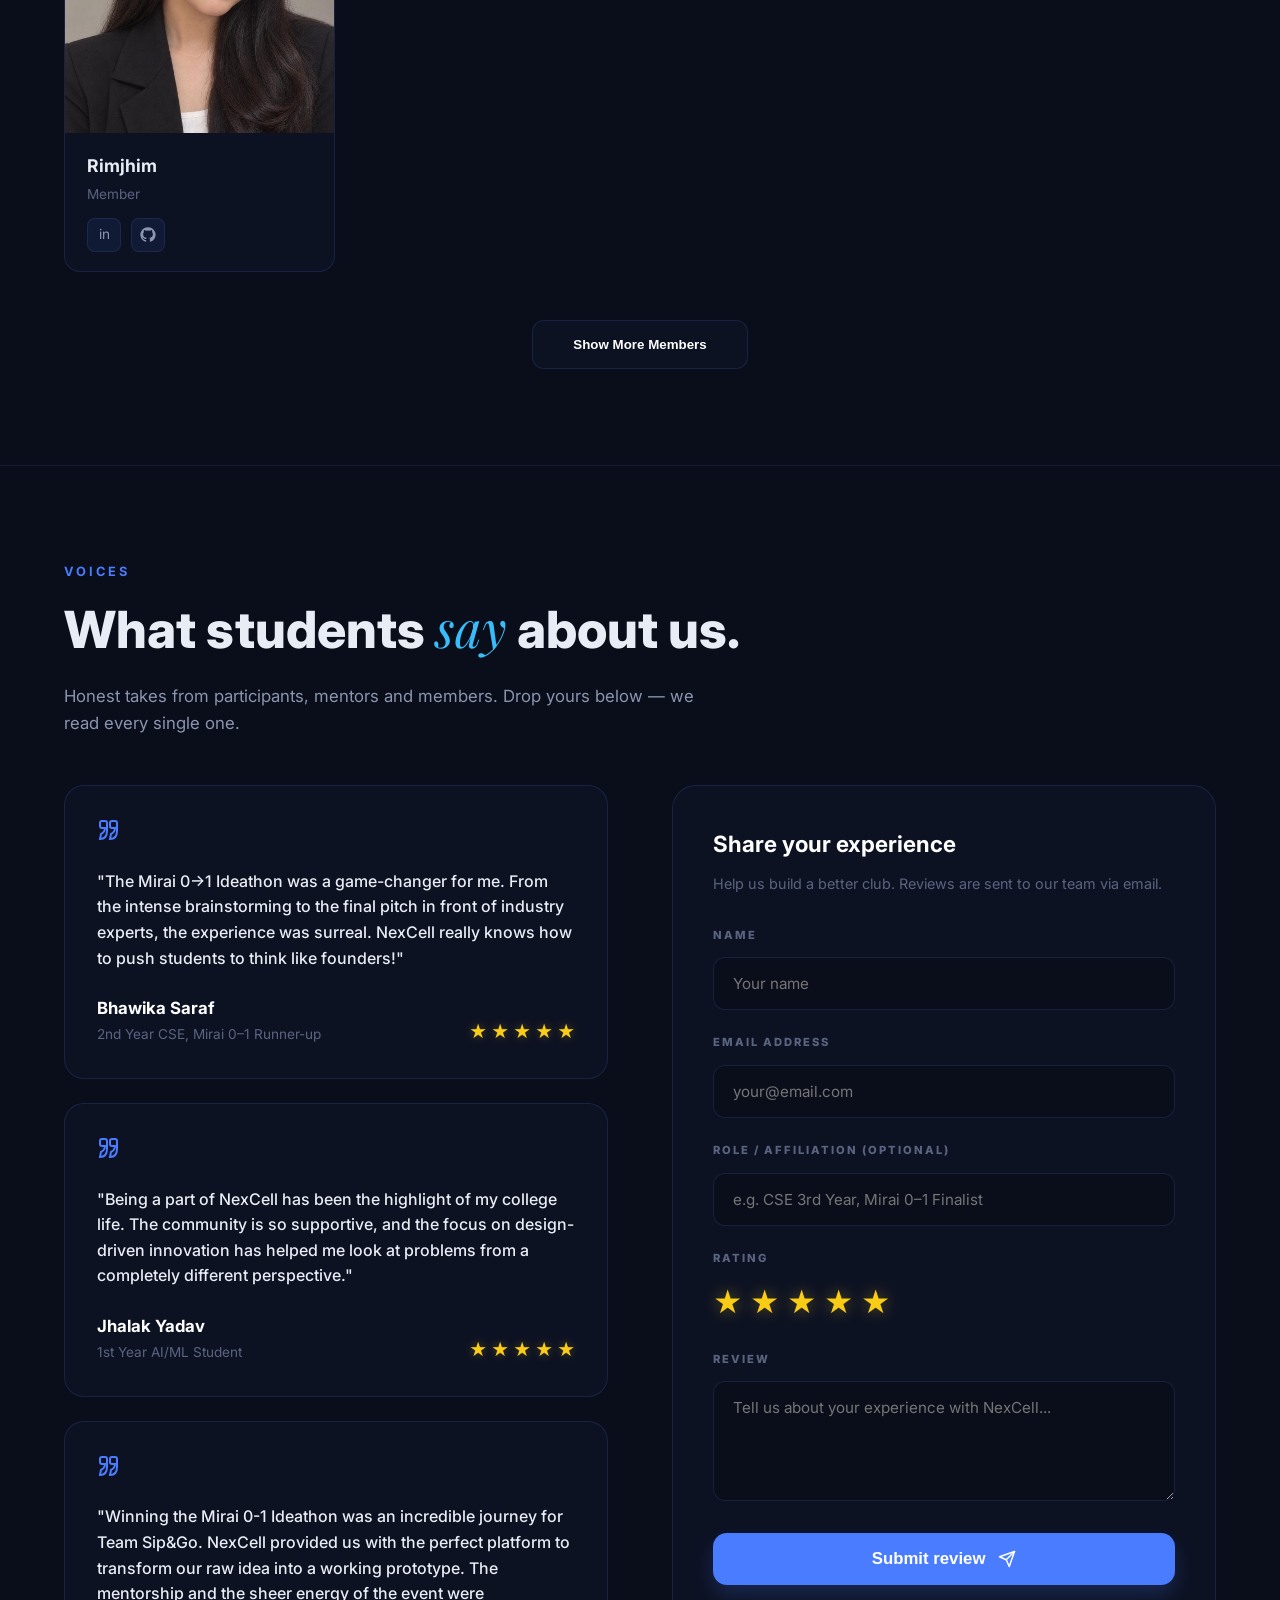
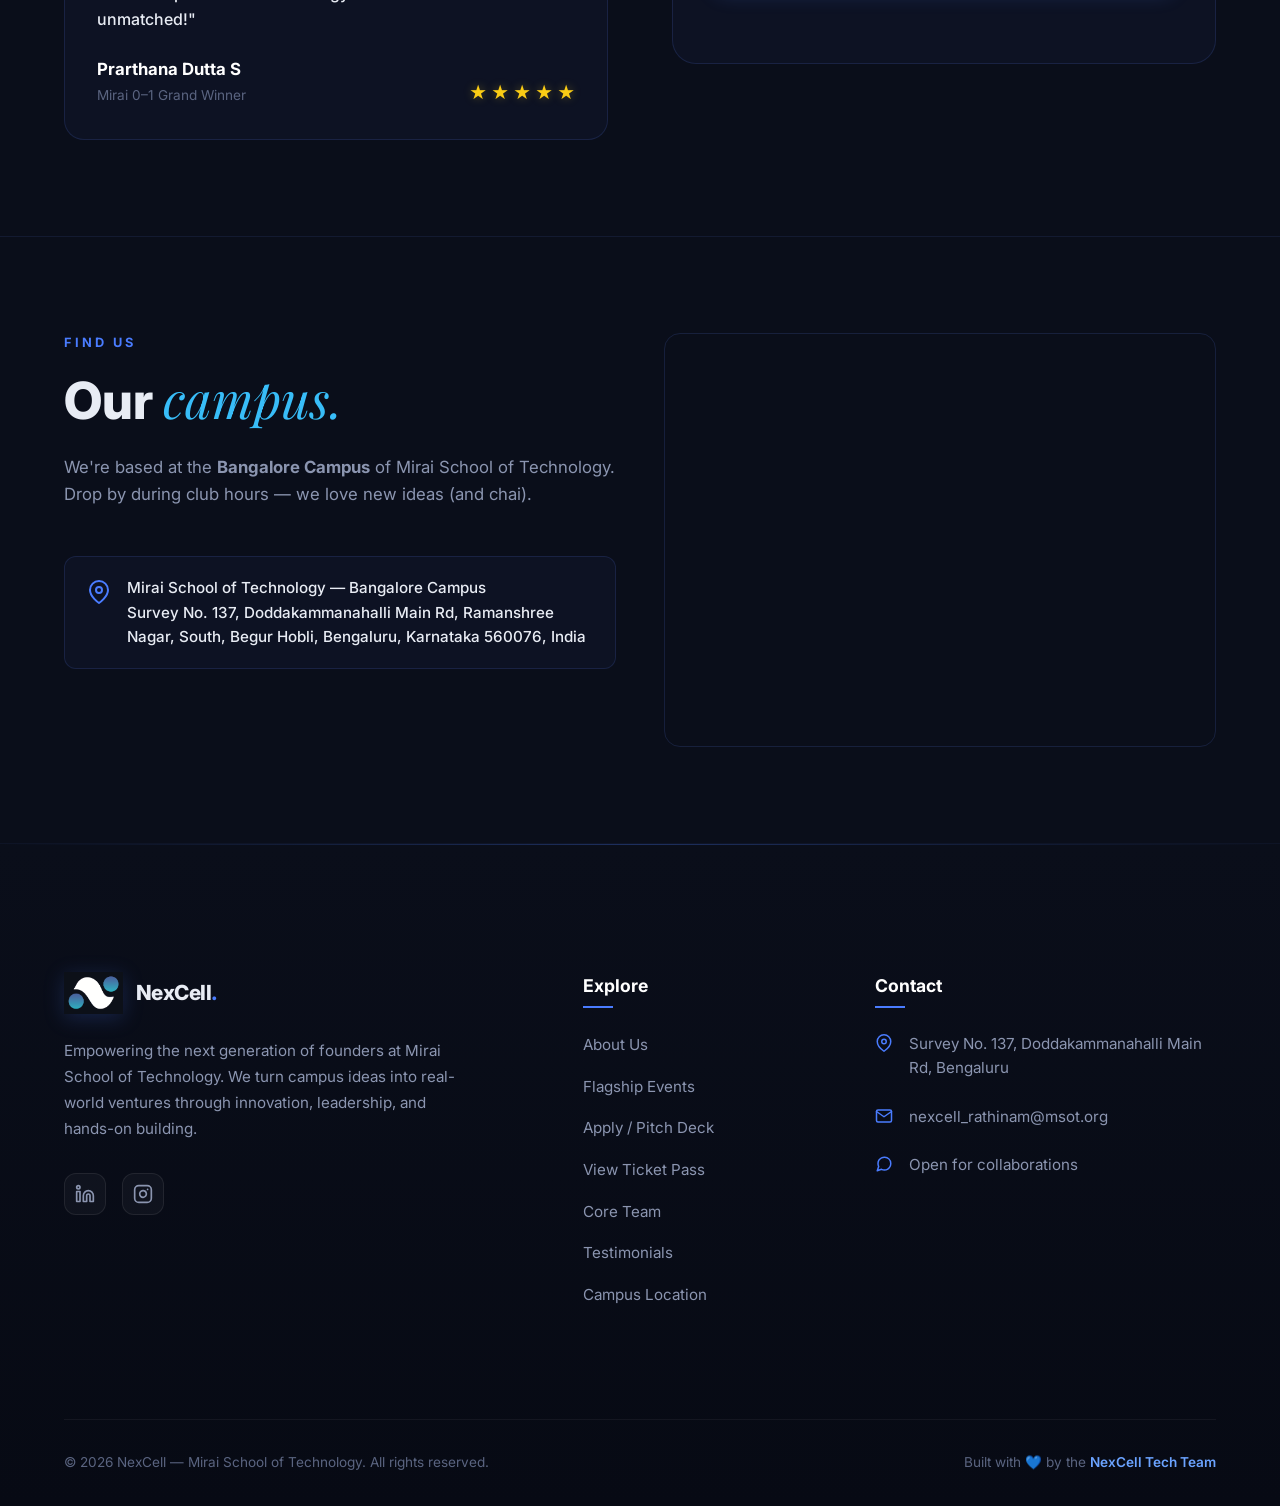
==== commit 6e1e4bd4: "Merge remote-tracking branch 'origin/main' into feature/issue-26-27-secure-database-and-form" ====
--- a/index.html
+++ b/index.html
@@ -8,7 +8,8 @@
   <title>NexCell — Entrepreneurship Club | Rathinam Institute of Technology</title>
   <meta name="description"
     content="NexCell is the premier Entrepreneurship Club of Rathinam Institute of Technology, Bangalore. We foster innovation, leadership, and startup spirit among students.">
-  <meta name="keywords" content="NexCell, Entrepreneurship Club, Rathinam Institute of Technology, Bangalore, Startup, Innovation, Student Club, Mirai School of Technology">
+  <meta name="keywords"
+    content="NexCell, Entrepreneurship Club, Rathinam Institute of Technology, Bangalore, Startup, Innovation, Student Club, Mirai School of Technology">
   <meta name="author" content="NexCell Tech Team">
   <link rel="canonical" href="https://sapnilbiswas.github.io/NexCell-/">
 
@@ -16,15 +17,17 @@
   <meta property="og:type" content="website">
   <meta property="og:url" content="https://sapnilbiswas.github.io/NexCell-/">
   <meta property="og:title" content="NexCell — Entrepreneurship Club | Rathinam Institute of Technology">
-  <meta property="og:description" content="The premier Entrepreneurship Club of Rathinam Institute of Technology. Fostering innovation, leadership, and startup spirit.">
-  <meta property="og:image" content="https://i.ibb.co/LXTydtj1/Nex.png">
+  <meta property="og:description"
+    content="The premier Entrepreneurship Club of Rathinam Institute of Technology. Fostering innovation, leadership, and startup spirit.">
+  <meta property="og:image" content="images/Nex.png">
 
   <!-- Twitter -->
   <meta property="twitter:card" content="summary_large_image">
   <meta property="twitter:url" content="https://sapnilbiswas.github.io/NexCell-/">
   <meta property="twitter:title" content="NexCell — Entrepreneurship Club | Rathinam Institute of Technology">
-  <meta property="twitter:description" content="The premier Entrepreneurship Club of Rathinam Institute of Technology. Fostering innovation, leadership, and startup spirit.">
-  <meta property="twitter:image" content="https://i.ibb.co/LXTydtj1/Nex.png">
+  <meta property="twitter:description"
+    content="The premier Entrepreneurship Club of Rathinam Institute of Technology. Fostering innovation, leadership, and startup spirit.">
+  <meta property="twitter:image" content="images/Nex.png">
 
   <!-- Performance Preconnect -->
   <link rel="preconnect" href="https://fonts.googleapis.com">
@@ -32,7 +35,7 @@
   <link rel="preconnect" href="https://i.ibb.co">
 
   <link rel="stylesheet" href="style.css?v=6">
-  <link rel="icon" type="image/png" href="https://i.ibb.co/LXTydtj1/Nex.png">
+  <link rel="icon" type="image/png" href="images/Nex.png">
   <script>
     document.documentElement.classList.add('has-js');
   </script>
@@ -52,7 +55,7 @@
       "@type": "EducationalOrganization",
       "name": "NexCell",
       "url": "https://sapnilbiswas.github.io/NexCell-/",
-      "logo": "https://i.ibb.co/LXTydtj1/Nex.png",
+      "logo": "images/Nex.png",
       "description": "NexCell is the premier Entrepreneurship Club of Rathinam Institute of Technology, Bangalore.",
       "parentOrganization": {
         "@type": "EducationalOrganization",
@@ -76,7 +79,7 @@
   <nav class="navbar" id="navbar">
     <a href="#" class="nav-logo" aria-label="NexCell Home">
       <div class="nav-logo-icon">
-        <img src="https://i.ibb.co/LXTydtj1/Nex.png" alt="NexCell Logo" class="logo-img" width="42" height="42">
+        <img src="images/Nex.png" alt="NexCell Logo" class="logo-img" width="42" height="42">
       </div>
       <div class="nav-logo-text">NexCell<span>.</span></div>
     </a>
@@ -87,6 +90,8 @@
         <ul class="dropdown-menu">
           <li><a href="#upcoming-events">Upcoming Events</a></li>
           <li><a href="#events">Past Events</a></li>
+          <li><a href="events/apply.html">Apply / Register</a></li>
+          <li><a href="events/ticket.html">View Ticket</a></li>
         </ul>
       </li>
       <li><a href="#team">Team</a></li>
@@ -126,8 +131,10 @@
         </div>
       </div>
       <div class="hero-images fade-up">
-        <div class="hero-img stack-back"><img src="images/hero_networking.jpg" alt="NexCell Event Networking" width="600" height="450" fetchpriority="high" decoding="async"></div>
-        <div class="hero-img stack-front"><img src="images/hero_ideathon.jpg" alt="Mirai 0-1 Ideathon Participants" width="600" height="450" fetchpriority="high" decoding="async"></div>
+        <div class="hero-img stack-back"><img src="images/hero_networking.jpg" alt="NexCell Event Networking"
+            width="600" height="450" fetchpriority="high" decoding="async"></div>
+        <div class="hero-img stack-front"><img src="images/hero_ideathon.jpg" alt="Mirai 0-1 Ideathon Participants"
+            width="600" height="450" fetchpriority="high" decoding="async"></div>
         <div class="event-badge">
           <div class="badge-dot"></div>
           <div class="badge-text">
@@ -246,7 +253,8 @@
       <div class="fade-up">
         <div class="section-label">Upcoming Events</div>
         <h2 class="section-title">What's Next at <span class="italic">NexCell.</span></h2>
-        <p class="section-desc">We're curating our next major experience behind the scenes. Stay tuned for the upcoming announcement drop.</p>
+        <p class="section-desc">We're curating our next major experience behind the scenes. Stay tuned for the upcoming
+          announcement drop.</p>
       </div>
 
       <div class="upcoming-card upcoming-teaser-card fade-up">
@@ -261,7 +269,9 @@
           <p class="event-loc">Classified Drop · Details Unlocking Soon</p>
 
           <p class="upcoming-teaser-text">
-            Our next event is currently under wraps. Whether it's an invite-only founder fireside, an intense hackathon, or an unannounced campus challenge — details will drop without warning. Join our community to be the first to know.
+            Our next event is currently under wraps. Whether it's an invite-only founder fireside, an intense hackathon,
+            or an unannounced campus challenge — details will drop without warning. Join our community to be the first
+            to know.
           </p>
 
           <div class="upcoming-perks">
@@ -280,18 +290,29 @@
           </div>
 
           <div class="event-actions">
-            <a href="https://www.instagram.com/nexcell_mirai?igsh=MTM4enN2YnlpZTUzOA==" target="_blank" rel="noopener noreferrer" class="btn-primary">
-              <svg width="18" height="18" viewBox="0 0 24 24" fill="none" stroke="currentColor" stroke-width="2" stroke-linecap="round" stroke-linejoin="round" style="margin-right: 8px;">
+            <span class="btn-primary"
+              style="background: linear-gradient(135deg, #f39c12 0%, #e67e22 100%); cursor: default; display: inline-flex; align-items: center; user-select: none;">
+              <svg width="18" height="18" viewBox="0 0 24 24" fill="none" stroke="currentColor" stroke-width="2"
+                stroke-linecap="round" stroke-linejoin="round" style="margin-right: 8px;">
+                <circle cx="12" cy="12" r="10"></circle>
+                <polyline points="12 6 12 12 16 14"></polyline>
+              </svg>
+              Coming Soon
+            </span>
+            <a href="https://www.instagram.com/nexcell_mirai?igsh=MTM4enN2YnlpZTUzOA==" target="_blank"
+              rel="noopener noreferrer" class="btn-secondary">
+              <svg width="18" height="18" viewBox="0 0 24 24" fill="none" stroke="currentColor" stroke-width="2"
+                stroke-linecap="round" stroke-linejoin="round" style="margin-right: 8px;">
                 <rect x="2" y="2" width="20" height="20" rx="5" ry="5"></rect>
                 <path d="M16 11.37A4 4 0 1 1 12.63 8 4 4 0 0 1 16 11.37z"></path>
                 <line x1="17.5" y1="6.5" x2="17.51" y2="6.5"></line>
               </svg>
-              Follow on Instagram for Drops
+              Follow on Instagram
             </a>
-            <a href="#events" class="btn-secondary">View Previous Events</a>
-          </div>
-        </div>
-        
+            <a href="#events" class="btn-secondary">Past Events</a>
+          </div>
+        </div>
+
         <div class="upcoming-teaser-visual">
           <div class="teaser-visual-inner">
             <div class="teaser-badge-floating">🔒 Classified · Loading</div>
@@ -299,7 +320,7 @@
               <div class="pulse-ring"></div>
               <div class="pulse-ring delay-1"></div>
               <div class="teaser-logo-wrap">
-                <img src="https://i.ibb.co/LXTydtj1/Nex.png" alt="NexCell Emblem" width="80" height="80">
+                <img src="images/Nex.png" alt="NexCell Emblem" width="80" height="80">
               </div>
             </div>
             <div class="teaser-title-box">
@@ -321,7 +342,8 @@
       <div class="events-main-header fade-up">
         <div class="section-label">Previous Events</div>
         <h2 class="section-title">Moments that <span class="italic">sparked</span> a movement.</h2>
-        <p class="section-desc">From raw founder masterclasses to national 24hr ideathons, take a look back at the milestone gatherings we've hosted.</p>
+        <p class="section-desc">From raw founder masterclasses to national 24hr ideathons, take a look back at the
+          milestone gatherings we've hosted.</p>
       </div>
 
       <!-- Past Event 1: Zero to One Ep 01 with Ankur Jain -->
@@ -337,12 +359,16 @@
           <p class="event-loc">📍 Mirai Collab Area, Rathinam Campus</p>
 
           <p class="past-event-desc">
-            In our debut Zero to One session, Ankur Jain shared actionable playbooks from building Sunstone and HostelFund, discussing zero-to-one problem solving, scaling ventures, and ecosystem insights with student founders.
+            In our debut Zero to One session, Ankur Jain shared actionable playbooks from building Sunstone and
+            HostelFund, discussing zero-to-one problem solving, scaling ventures, and ecosystem insights with student
+            founders.
           </p>
 
           <div class="speaker-profile">
             <div class="speaker-img">
-              <img src="https://i.ibb.co/Hf8VDXFg/Zero-to-One-Episode-1-1.png" alt="Ankur Jain - Founder @ Sunstone & HOSTELFUND" loading="lazy" decoding="async" width="90" height="90">
+              <img src="https://i.ibb.co/Hf8VDXFg/Zero-to-One-Episode-1-1.png"
+                alt="Ankur Jain - Founder @ Sunstone & HOSTELFUND" loading="lazy" decoding="async" width="90"
+                height="90">
             </div>
             <div class="speaker-info">
               <h4 class="speaker-name">Ankur Jain</h4>
@@ -362,7 +388,9 @@
           </div>
         </div>
         <div class="past-event-poster">
-          <img src="https://i.ibb.co/3YFczNST/Zero-to-One-Episode-1.png" alt="Zero to One Event Poster featuring Ankur Jain" loading="lazy" decoding="async" width="500" height="700">
+          <img src="https://i.ibb.co/3YFczNST/Zero-to-One-Episode-1.png"
+            alt="Zero to One Event Poster featuring Ankur Jain" loading="lazy" decoding="async" width="500"
+            height="700">
         </div>
       </div>
 
@@ -446,21 +474,24 @@
         <h3 class="winners-title">🏆 Mirai 0→1 Winners</h3>
         <div class="winners-grid">
           <div class="winner-card winner-silver">
-            <img src="images/winners/navras.jpg" alt="Team Navras - 2nd Place Winners" loading="lazy" decoding="async" width="400" height="300">
+            <img src="images/winners/navras.jpg" alt="Team Navras - 2nd Place Winners" loading="lazy" decoding="async"
+              width="400" height="300">
             <div class="winner-info">
               <div class="winner-place silver">2nd Place · Runner-up</div>
               <div class="winner-name">Team Navras</div>
             </div>
           </div>
           <div class="winner-card winner-gold">
-            <img src="images/winners/sip_and_go.jpg" alt="Team Sip&Go - 1st Place Winners" loading="lazy" decoding="async" width="400" height="300">
+            <img src="images/winners/sip_and_go.jpg" alt="Team Sip&Go - 1st Place Winners" loading="lazy"
+              decoding="async" width="400" height="300">
             <div class="winner-info">
               <div class="winner-place gold">1st Place · Grand Winner</div>
               <div class="winner-name">Team Sip&Go</div>
             </div>
           </div>
           <div class="winner-card winner-bronze">
-            <img src="images/winners/zero_margin.jpg" alt="Team Zero Margin - 3rd Place Winners" loading="lazy" decoding="async" width="400" height="300">
+            <img src="images/winners/zero_margin.jpg" alt="Team Zero Margin - 3rd Place Winners" loading="lazy"
+              decoding="async" width="400" height="300">
             <div class="winner-info">
               <div class="winner-place bronze">3rd Place · Second Runner-up</div>
               <div class="winner-name">Team Zero Margin</div>
@@ -478,40 +509,68 @@
         <!-- Row 1: Moving Left -->
         <div class="lookback-track">
           <div class="lookback-slider left">
-            <div class="lookback-img"><img src="images/lookback/event_photo2.jpg" alt="NexCell Event Networking Session" loading="lazy" decoding="async" width="300" height="200"></div>
-            <div class="lookback-img"><img src="images/lookback/crousal_image2.jpg" alt="Students pitching at NexCell event" loading="lazy" decoding="async" width="300" height="200"></div>
-            <div class="lookback-img"><img src="images/lookback/crousal_image5.jpg" alt="NexCell Ideathon Workshop" loading="lazy" decoding="async" width="300" height="200"></div>
-            <div class="lookback-img"><img src="images/lookback/event_photo3.jpg" alt="Mentorship session during Mirai 0-1" loading="lazy" decoding="async" width="300" height="200"></div>
-            <div class="lookback-img"><img src="images/lookback/event_photo4.jpg" alt="NexCell Club Meeting" loading="lazy" decoding="async" width="300" height="200"></div>
-            <div class="lookback-img"><img src="images/lookback/IMG_0581.jpg" alt="Mirai 0 to 1 Event Photo" loading="lazy" decoding="async" width="300" height="200"></div>
-            <div class="lookback-img"><img src="images/lookback/IMG_0587.jpg" alt="Mirai 0 to 1 Event Photo" loading="lazy" decoding="async" width="300" height="200"></div>
+            <div class="lookback-img"><img src="images/lookback/event_photo2.jpg" alt="NexCell Event Networking Session"
+                loading="lazy" decoding="async" width="300" height="200"></div>
+            <div class="lookback-img"><img src="images/lookback/crousal_image2.jpg"
+                alt="Students pitching at NexCell event" loading="lazy" decoding="async" width="300" height="200"></div>
+            <div class="lookback-img"><img src="images/lookback/crousal_image5.jpg" alt="NexCell Ideathon Workshop"
+                loading="lazy" decoding="async" width="300" height="200"></div>
+            <div class="lookback-img"><img src="images/lookback/event_photo3.jpg"
+                alt="Mentorship session during Mirai 0-1" loading="lazy" decoding="async" width="300" height="200">
+            </div>
+            <div class="lookback-img"><img src="images/lookback/event_photo4.jpg" alt="NexCell Club Meeting"
+                loading="lazy" decoding="async" width="300" height="200"></div>
+            <div class="lookback-img"><img src="images/lookback/IMG_0581.jpg" alt="Mirai 0 to 1 Event Photo"
+                loading="lazy" decoding="async" width="300" height="200"></div>
+            <div class="lookback-img"><img src="images/lookback/IMG_0587.jpg" alt="Mirai 0 to 1 Event Photo"
+                loading="lazy" decoding="async" width="300" height="200"></div>
             <!-- Duplicates -->
-            <div class="lookback-img"><img src="images/lookback/event_photo2.jpg" alt="NexCell Event Networking Session" loading="lazy" decoding="async" width="300" height="200"></div>
-            <div class="lookback-img"><img src="images/lookback/crousal_image2.jpg" alt="Students pitching at NexCell event" loading="lazy" decoding="async" width="300" height="200"></div>
-            <div class="lookback-img"><img src="images/lookback/crousal_image5.jpg" alt="NexCell Ideathon Workshop" loading="lazy" decoding="async" width="300" height="200"></div>
-            <div class="lookback-img"><img src="images/lookback/event_photo3.jpg" alt="Mentorship session during Mirai 0-1" loading="lazy" decoding="async" width="300" height="200"></div>
-            <div class="lookback-img"><img src="images/lookback/event_photo4.jpg" alt="NexCell Club Meeting" loading="lazy" decoding="async" width="300" height="200"></div>
-            <div class="lookback-img"><img src="images/lookback/IMG_0581.jpg" alt="Mirai 0 to 1 Event Photo" loading="lazy" decoding="async" width="300" height="200"></div>
-            <div class="lookback-img"><img src="images/lookback/IMG_0587.jpg" alt="Mirai 0 to 1 Event Photo" loading="lazy" decoding="async" width="300" height="200"></div>
+            <div class="lookback-img"><img src="images/lookback/event_photo2.jpg" alt="NexCell Event Networking Session"
+                loading="lazy" decoding="async" width="300" height="200"></div>
+            <div class="lookback-img"><img src="images/lookback/crousal_image2.jpg"
+                alt="Students pitching at NexCell event" loading="lazy" decoding="async" width="300" height="200"></div>
+            <div class="lookback-img"><img src="images/lookback/crousal_image5.jpg" alt="NexCell Ideathon Workshop"
+                loading="lazy" decoding="async" width="300" height="200"></div>
+            <div class="lookback-img"><img src="images/lookback/event_photo3.jpg"
+                alt="Mentorship session during Mirai 0-1" loading="lazy" decoding="async" width="300" height="200">
+            </div>
+            <div class="lookback-img"><img src="images/lookback/event_photo4.jpg" alt="NexCell Club Meeting"
+                loading="lazy" decoding="async" width="300" height="200"></div>
+            <div class="lookback-img"><img src="images/lookback/IMG_0581.jpg" alt="Mirai 0 to 1 Event Photo"
+                loading="lazy" decoding="async" width="300" height="200"></div>
+            <div class="lookback-img"><img src="images/lookback/IMG_0587.jpg" alt="Mirai 0 to 1 Event Photo"
+                loading="lazy" decoding="async" width="300" height="200"></div>
           </div>
         </div>
 
         <!-- Row 2: Moving Right -->
         <div class="lookback-track">
           <div class="lookback-slider right">
-            <div class="lookback-img"><img src="images/lookback/crousal_image3.jpg" alt="Design thinking session" loading="lazy" decoding="async" width="300" height="200"></div>
-            <div class="lookback-img"><img src="images/lookback/event_photo5.jpg" alt="Team collaboration" loading="lazy" decoding="async" width="300" height="200"></div>
-            <div class="lookback-img"><img src="images/lookback/crousal_image4.jpg" alt="Presentation at NexCell" loading="lazy" decoding="async" width="300" height="200"></div>
-            <div class="lookback-img"><img src="images/lookback/crousal_image.jpg" alt="Award ceremony" loading="lazy" decoding="async" width="300" height="200"></div>
-            <div class="lookback-img"><img src="images/lookback/crousal_image_alt.jpg" alt="Founder talk" loading="lazy" decoding="async" width="300" height="200"></div>
-            <div class="lookback-img"><img src="images/lookback/IMG_0604.jpg" alt="Mirai 0 to 1 Event Photo" loading="lazy" decoding="async" width="300" height="200"></div>
+            <div class="lookback-img"><img src="images/lookback/crousal_image3.jpg" alt="Design thinking session"
+                loading="lazy" decoding="async" width="300" height="200"></div>
+            <div class="lookback-img"><img src="images/lookback/event_photo5.jpg" alt="Team collaboration"
+                loading="lazy" decoding="async" width="300" height="200"></div>
+            <div class="lookback-img"><img src="images/lookback/crousal_image4.jpg" alt="Presentation at NexCell"
+                loading="lazy" decoding="async" width="300" height="200"></div>
+            <div class="lookback-img"><img src="images/lookback/crousal_image.jpg" alt="Award ceremony" loading="lazy"
+                decoding="async" width="300" height="200"></div>
+            <div class="lookback-img"><img src="images/lookback/crousal_image_alt.jpg" alt="Founder talk" loading="lazy"
+                decoding="async" width="300" height="200"></div>
+            <div class="lookback-img"><img src="images/lookback/IMG_0604.jpg" alt="Mirai 0 to 1 Event Photo"
+                loading="lazy" decoding="async" width="300" height="200"></div>
             <!-- Duplicates -->
-            <div class="lookback-img"><img src="images/lookback/crousal_image3.jpg" alt="Design thinking session" loading="lazy" decoding="async" width="300" height="200"></div>
-            <div class="lookback-img"><img src="images/lookback/event_photo5.jpg" alt="Team collaboration" loading="lazy" decoding="async" width="300" height="200"></div>
-            <div class="lookback-img"><img src="images/lookback/crousal_image4.jpg" alt="Presentation at NexCell" loading="lazy" decoding="async" width="300" height="200"></div>
-            <div class="lookback-img"><img src="images/lookback/crousal_image.jpg" alt="Award ceremony" loading="lazy" decoding="async" width="300" height="200"></div>
-            <div class="lookback-img"><img src="images/lookback/crousal_image_alt.jpg" alt="Founder talk" loading="lazy" decoding="async" width="300" height="200"></div>
-            <div class="lookback-img"><img src="images/lookback/IMG_0604.jpg" alt="Mirai 0 to 1 Event Photo" loading="lazy" decoding="async" width="300" height="200"></div>
+            <div class="lookback-img"><img src="images/lookback/crousal_image3.jpg" alt="Design thinking session"
+                loading="lazy" decoding="async" width="300" height="200"></div>
+            <div class="lookback-img"><img src="images/lookback/event_photo5.jpg" alt="Team collaboration"
+                loading="lazy" decoding="async" width="300" height="200"></div>
+            <div class="lookback-img"><img src="images/lookback/crousal_image4.jpg" alt="Presentation at NexCell"
+                loading="lazy" decoding="async" width="300" height="200"></div>
+            <div class="lookback-img"><img src="images/lookback/crousal_image.jpg" alt="Award ceremony" loading="lazy"
+                decoding="async" width="300" height="200"></div>
+            <div class="lookback-img"><img src="images/lookback/crousal_image_alt.jpg" alt="Founder talk" loading="lazy"
+                decoding="async" width="300" height="200"></div>
+            <div class="lookback-img"><img src="images/lookback/IMG_0604.jpg" alt="Mirai 0 to 1 Event Photo"
+                loading="lazy" decoding="async" width="300" height="200"></div>
           </div>
         </div>
       </div>
@@ -584,7 +643,89 @@
             <div class="team-socials">
               <a href="https://www.linkedin.com/in/lokesh-kumar-sahu-2804cg/" class="team-social"
                 aria-label="LinkedIn">in</a>
-              <a href="https://github.com/lokeshsahu2804-korba" class="team-social" aria-label="GitHub"><svg
+              <a href="https://github.com/lokeshsahu2804-korba" class="team-social" aria-label="GitHub"><svg width="16"
+                  height="16" viewBox="0 0 24 24" aria-hidden="true">
+                  <path fill="currentColor"
+                    d="M12 .5C5.65.5.5 5.65.5 12A11.5 11.5 0 0 0 8.36 22.1c.58.11.79-.25.79-.56v-2.16c-3.18.69-3.85-1.35-3.85-1.35-.52-1.31-1.27-1.66-1.27-1.66-1.04-.71.08-.69.08-.69 1.15.08 1.76 1.19 1.76 1.19 1.02 1.75 2.68 1.24 3.34.95.1-.74.4-1.24.72-1.52-2.54-.29-5.21-1.27-5.21-5.65 0-1.25.45-2.28 1.18-3.08-.12-.29-.51-1.46.11-3.04 0 0 .96-.31 3.14 1.18a10.84 10.84 0 0 1 5.72 0c2.18-1.49 3.14-1.18 3.14-1.18.62 1.58.23 2.75.11 3.04.73.8 1.18 1.83 1.18 3.08 0 4.39-2.67 5.36-5.22 5.65.41.35.77 1.03.77 2.08v3.08c0 .31.21.68.8.56A11.5 11.5 0 0 0 23.5 12C23.5 5.65 18.35.5 12 .5Z">
+                  </path>
+                </svg></a>
+            </div>
+          </div>
+        </div>
+
+
+
+
+        <!-- nakul -->
+        <div class="team-card">
+          <span class="team-badge">Member</span>
+          <img src="images/team/nakul_s_bisgond.jpg" alt="Nakul S Bisgond - NexCell Member" loading="lazy" decoding="async" width="280" height="320">
+          <div class="team-info">
+            <div class="team-name">Nakul S Bisgond</div>
+            <div class="team-role">Member</div>
+            <div class="team-socials">
+              <a href="https://www.linkedin.com/in/nakul-s-bisgond/" class="team-social" aria-label="LinkedIn">in</a>
+              <a href="https://github.com/nakul-git139/" class="team-social" aria-label="GitHub"><svg width="16"
+                  height="16" viewBox="0 0 24 24" aria-hidden="true">
+                  <path fill="currentColor"
+                    d="M12 .5C5.65.5.5 5.65.5 12A11.5 11.5 0 0 0 8.36 22.1c.58.11.79-.25.79-.56v-2.16c-3.18.69-3.85-1.35-3.85-1.35-.52-1.31-1.27-1.66-1.27-1.66-1.04-.71.08-.69.08-.69 1.15.08 1.76 1.19 1.76 1.19 1.02 1.75 2.68 1.24 3.34.95.1-.74.4-1.24.72-1.52-2.54-.29-5.21-1.27-5.21-5.65 0-1.25.45-2.28 1.18-3.08-.12-.29-.51-1.46.11-3.04 0 0 .96-.31 3.14 1.18a10.84 10.84 0 0 1 5.72 0c2.18-1.49 3.14-1.18 3.14-1.18.62 1.58.23 2.75.11 3.04.73.8 1.18 1.83 1.18 3.08 0 4.39-2.67 5.36-5.22 5.65.41.35.77 1.03.77 2.08v3.08c0 .31.21.68.8.56A11.5 11.5 0 0 0 23.5 12C23.5 5.65 18.35.5 12 .5Z">
+                  </path>
+                </svg></a>
+            </div>
+          </div>
+        </div>
+
+        <!-- aryan -->
+        <div class="team-card">
+          <span class="team-badge">Member</span>
+          <img src="images/team/aryan.jpg" alt="Aryan - NexCell Member" loading="lazy" decoding="async" width="280" height="320">
+          <div class="team-info">
+            <div class="team-name">Aryan</div>
+            <div class="team-role">Member</div>
+            <div class="team-socials">
+              <a href="https://www.linkedin.com/in/aryan-kadam-283571381" class="team-social"
+                aria-label="LinkedIn">in</a>
+              <a href="https://github.com/AryanKadam0007" class="team-social" aria-label="GitHub"><svg width="16"
+                  height="16" viewBox="0 0 24 24" aria-hidden="true">
+                  <path fill="currentColor"
+                    d="M12 .5C5.65.5.5 5.65.5 12A11.5 11.5 0 0 0 8.36 22.1c.58.11.79-.25.79-.56v-2.16c-3.18.69-3.85-1.35-3.85-1.35-.52-1.31-1.27-1.66-1.27-1.66-1.04-.71.08-.69.08-.69 1.15.08 1.76 1.19 1.76 1.19 1.02 1.75 2.68 1.24 3.34.95.1-.74.4-1.24.72-1.52-2.54-.29-5.21-1.27-5.21-5.65 0-1.25.45-2.28 1.18-3.08-.12-.29-.51-1.46.11-3.04 0 0 .96-.31 3.14 1.18a10.84 10.84 0 0 1 5.72 0c2.18-1.49 3.14-1.18 3.14-1.18.62 1.58.23 2.75.11 3.04.73.8 1.18 1.83 1.18 3.08 0 4.39-2.67 5.36-5.22 5.65.41.35.77 1.03.77 2.08v3.08c0 .31.21.68.8.56A11.5 11.5 0 0 0 23.5 12C23.5 5.65 18.35.5 12 .5Z">
+                  </path>
+                </svg></a>
+            </div>
+          </div>
+        </div>
+
+        <!-- sharafat -->
+        <div class="team-card">
+          <span class="team-badge">Member</span>
+          <img src="images/team/sharafat.jpg" alt="Sharafat - NexCell Member" loading="lazy" decoding="async" width="280" height="320">
+          <div class="team-info">
+            <div class="team-name">Sharafat</div>
+            <div class="team-role">Member</div>
+            <div class="team-socials">
+              <a href="https://www.linkedin.com/in/sharafat-gulzar-075549372?utm_source=share_via&utm_content=profile&utm_medium=member_ios"
+                class="team-social" aria-label="LinkedIn">in</a>
+              <a href="https://github.com/bhatf8910-crypto" class="team-social" aria-label="GitHub"><svg width="16"
+                  height="16" viewBox="0 0 24 24" aria-hidden="true">
+                  <path fill="currentColor"
+                    d="M12 .5C5.65.5.5 5.65.5 12A11.5 11.5 0 0 0 8.36 22.1c.58.11.79-.25.79-.56v-2.16c-3.18.69-3.85-1.35-3.85-1.35-.52-1.31-1.27-1.66-1.27-1.66-1.04-.71.08-.69.08-.69 1.15.08 1.76 1.19 1.76 1.19 1.02 1.75 2.68 1.24 3.34.95.1-.74.4-1.24.72-1.52-2.54-.29-5.21-1.27-5.21-5.65 0-1.25.45-2.28 1.18-3.08-.12-.29-.51-1.46.11-3.04 0 0 .96-.31 3.14 1.18a10.84 10.84 0 0 1 5.72 0c2.18-1.49 3.14-1.18 3.14-1.18.62 1.58.23 2.75.11 3.04.73.8 1.18 1.83 1.18 3.08 0 4.39-2.67 5.36-5.22 5.65.41.35.77 1.03.77 2.08v3.08c0 .31.21.68.8.56A11.5 11.5 0 0 0 23.5 12C23.5 5.65 18.35.5 12 .5Z">
+                  </path>
+                </svg></a>
+            </div>
+          </div>
+        </div>
+
+        <!-- ayesha -->
+        <div class="team-card">
+          <span class="team-badge">Member</span>
+          <img src="images/team/ayesha.jpg" alt="Ayesha - NexCell Member" loading="lazy" decoding="async" width="280" height="320">
+          <div class="team-info">
+            <div class="team-name">Ayesha</div>
+            <div class="team-role">Member</div>
+            <div class="team-socials">
+              <a href="https://www.linkedin.com/in/ayesha-siddiqua-3b695a378/" class="team-social"
+                aria-label="LinkedIn">in</a>
+              <a href="https://github.com/ayeshaseddiqua7786-lab" class="team-social" aria-label="GitHub"><svg
                   width="16" height="16" viewBox="0 0 24 24" aria-hidden="true">
                   <path fill="currentColor"
                     d="M12 .5C5.65.5.5 5.65.5 12A11.5 11.5 0 0 0 8.36 22.1c.58.11.79-.25.79-.56v-2.16c-3.18.69-3.85-1.35-3.85-1.35-.52-1.31-1.27-1.66-1.27-1.66-1.04-.71.08-.69.08-.69 1.15.08 1.76 1.19 1.76 1.19 1.02 1.75 2.68 1.24 3.34.95.1-.74.4-1.24.72-1.52-2.54-.29-5.21-1.27-5.21-5.65 0-1.25.45-2.28 1.18-3.08-.12-.29-.51-1.46.11-3.04 0 0 .96-.31 3.14 1.18a10.84 10.84 0 0 1 5.72 0c2.18-1.49 3.14-1.18 3.14-1.18.62 1.58.23 2.75.11 3.04.73.8 1.18 1.83 1.18 3.08 0 4.39-2.67 5.36-5.22 5.65.41.35.77 1.03.77 2.08v3.08c0 .31.21.68.8.56A11.5 11.5 0 0 0 23.5 12C23.5 5.65 18.35.5 12 .5Z">
@@ -594,65 +735,6 @@
           </div>
         </div>
 
-
-
-
-        <!-- nakul -->
-        <div class="team-card">
-          <span class="team-badge">Member</span>
-          <img src="images/team/nakul_s_bisgond.jpg" alt="Nakul S Bisgond - NexCell Member" loading="lazy" decoding="async" width="280" height="320">
-          <div class="team-info">
-            <div class="team-name">Nakul S Bisgond</div>
-            <div class="team-role">Member</div>
-            <div class="team-socials">
-              <a href="https://www.linkedin.com/in/nakul-s-bisgond/" class="team-social" aria-label="LinkedIn">in</a>
-              <a href="https://github.com/nakul-git139/" class="team-social" aria-label="GitHub"><svg width="16" height="16" viewBox="0 0 24 24" aria-hidden="true"><path fill="currentColor" d="M12 .5C5.65.5.5 5.65.5 12A11.5 11.5 0 0 0 8.36 22.1c.58.11.79-.25.79-.56v-2.16c-3.18.69-3.85-1.35-3.85-1.35-.52-1.31-1.27-1.66-1.27-1.66-1.04-.71.08-.69.08-.69 1.15.08 1.76 1.19 1.76 1.19 1.02 1.75 2.68 1.24 3.34.95.1-.74.4-1.24.72-1.52-2.54-.29-5.21-1.27-5.21-5.65 0-1.25.45-2.28 1.18-3.08-.12-.29-.51-1.46.11-3.04 0 0 .96-.31 3.14 1.18a10.84 10.84 0 0 1 5.72 0c2.18-1.49 3.14-1.18 3.14-1.18.62 1.58.23 2.75.11 3.04.73.8 1.18 1.83 1.18 3.08 0 4.39-2.67 5.36-5.22 5.65.41.35.77 1.03.77 2.08v3.08c0 .31.21.68.8.56A11.5 11.5 0 0 0 23.5 12C23.5 5.65 18.35.5 12 .5Z"></path></svg></a>
-            </div>
-          </div>
-        </div>
-
-        <!-- aryan -->
-        <div class="team-card">
-          <span class="team-badge">Member</span>
-          <img src="images/team/aryan.jpg" alt="Aryan - NexCell Member" loading="lazy" decoding="async" width="280" height="320">
-          <div class="team-info">
-            <div class="team-name">Aryan</div>
-            <div class="team-role">Member</div>
-            <div class="team-socials">
-              <a href="https://www.linkedin.com/in/aryan-kadam-283571381" class="team-social" aria-label="LinkedIn">in</a>
-              <a href="https://github.com/AryanKadam0007" class="team-social" aria-label="GitHub"><svg width="16" height="16" viewBox="0 0 24 24" aria-hidden="true"><path fill="currentColor" d="M12 .5C5.65.5.5 5.65.5 12A11.5 11.5 0 0 0 8.36 22.1c.58.11.79-.25.79-.56v-2.16c-3.18.69-3.85-1.35-3.85-1.35-.52-1.31-1.27-1.66-1.27-1.66-1.04-.71.08-.69.08-.69 1.15.08 1.76 1.19 1.76 1.19 1.02 1.75 2.68 1.24 3.34.95.1-.74.4-1.24.72-1.52-2.54-.29-5.21-1.27-5.21-5.65 0-1.25.45-2.28 1.18-3.08-.12-.29-.51-1.46.11-3.04 0 0 .96-.31 3.14 1.18a10.84 10.84 0 0 1 5.72 0c2.18-1.49 3.14-1.18 3.14-1.18.62 1.58.23 2.75.11 3.04.73.8 1.18 1.83 1.18 3.08 0 4.39-2.67 5.36-5.22 5.65.41.35.77 1.03.77 2.08v3.08c0 .31.21.68.8.56A11.5 11.5 0 0 0 23.5 12C23.5 5.65 18.35.5 12 .5Z"></path></svg></a>
-            </div>
-          </div>
-        </div>
-
-        <!-- sharafat -->
-        <div class="team-card">
-          <span class="team-badge">Member</span>
-          <img src="images/team/sharafat.jpg" alt="Sharafat - NexCell Member" loading="lazy" decoding="async" width="280" height="320">
-          <div class="team-info">
-            <div class="team-name">Sharafat</div>
-            <div class="team-role">Member</div>
-            <div class="team-socials">
-              <a href="https://www.linkedin.com/in/sharafat-gulzar-075549372?utm_source=share_via&utm_content=profile&utm_medium=member_ios" class="team-social" aria-label="LinkedIn">in</a>
-              <a href="https://github.com/bhatf8910-crypto" class="team-social" aria-label="GitHub"><svg width="16" height="16" viewBox="0 0 24 24" aria-hidden="true"><path fill="currentColor" d="M12 .5C5.65.5.5 5.65.5 12A11.5 11.5 0 0 0 8.36 22.1c.58.11.79-.25.79-.56v-2.16c-3.18.69-3.85-1.35-3.85-1.35-.52-1.31-1.27-1.66-1.27-1.66-1.04-.71.08-.69.08-.69 1.15.08 1.76 1.19 1.76 1.19 1.02 1.75 2.68 1.24 3.34.95.1-.74.4-1.24.72-1.52-2.54-.29-5.21-1.27-5.21-5.65 0-1.25.45-2.28 1.18-3.08-.12-.29-.51-1.46.11-3.04 0 0 .96-.31 3.14 1.18a10.84 10.84 0 0 1 5.72 0c2.18-1.49 3.14-1.18 3.14-1.18.62 1.58.23 2.75.11 3.04.73.8 1.18 1.83 1.18 3.08 0 4.39-2.67 5.36-5.22 5.65.41.35.77 1.03.77 2.08v3.08c0 .31.21.68.8.56A11.5 11.5 0 0 0 23.5 12C23.5 5.65 18.35.5 12 .5Z"></path></svg></a>
-            </div>
-          </div>
-        </div>
-
-        <!-- ayesha -->
-        <div class="team-card">
-          <span class="team-badge">Member</span>
-          <img src="images/team/ayesha.jpg" alt="Ayesha - NexCell Member" loading="lazy" decoding="async" width="280" height="320">
-          <div class="team-info">
-            <div class="team-name">Ayesha</div>
-            <div class="team-role">Member</div>
-            <div class="team-socials">
-              <a href="https://www.linkedin.com/in/ayesha-siddiqua-3b695a378/" class="team-social" aria-label="LinkedIn">in</a>
-              <a href="https://github.com/ayeshaseddiqua7786-lab" class="team-social" aria-label="GitHub"><svg width="16" height="16" viewBox="0 0 24 24" aria-hidden="true"><path fill="currentColor" d="M12 .5C5.65.5.5 5.65.5 12A11.5 11.5 0 0 0 8.36 22.1c.58.11.79-.25.79-.56v-2.16c-3.18.69-3.85-1.35-3.85-1.35-.52-1.31-1.27-1.66-1.27-1.66-1.04-.71.08-.69.08-.69 1.15.08 1.76 1.19 1.76 1.19 1.02 1.75 2.68 1.24 3.34.95.1-.74.4-1.24.72-1.52-2.54-.29-5.21-1.27-5.21-5.65 0-1.25.45-2.28 1.18-3.08-.12-.29-.51-1.46.11-3.04 0 0 .96-.31 3.14 1.18a10.84 10.84 0 0 1 5.72 0c2.18-1.49 3.14-1.18 3.14-1.18.62 1.58.23 2.75.11 3.04.73.8 1.18 1.83 1.18 3.08 0 4.39-2.67 5.36-5.22 5.65.41.35.77 1.03.77 2.08v3.08c0 .31.21.68.8.56A11.5 11.5 0 0 0 23.5 12C23.5 5.65 18.35.5 12 .5Z"></path></svg></a>
-            </div>
-          </div>
-        </div>
-
         <!-- harshini -->
         <div class="team-card">
           <span class="team-badge">Member</span>
@@ -661,8 +743,14 @@
             <div class="team-name">Harshini</div>
             <div class="team-role">Member</div>
             <div class="team-socials">
-              <a href="https://www.linkedin.com/in/harshini-havanur-69b6583b9/" class="team-social" aria-label="LinkedIn">in</a>
-              <a href="https://github.com/harshiniiiiiii" class="team-social" aria-label="GitHub"><svg width="16" height="16" viewBox="0 0 24 24" aria-hidden="true"><path fill="currentColor" d="M12 .5C5.65.5.5 5.65.5 12A11.5 11.5 0 0 0 8.36 22.1c.58.11.79-.25.79-.56v-2.16c-3.18.69-3.85-1.35-3.85-1.35-.52-1.31-1.27-1.66-1.27-1.66-1.04-.71.08-.69.08-.69 1.15.08 1.76 1.19 1.76 1.19 1.02 1.75 2.68 1.24 3.34.95.1-.74.4-1.24.72-1.52-2.54-.29-5.21-1.27-5.21-5.65 0-1.25.45-2.28 1.18-3.08-.12-.29-.51-1.46.11-3.04 0 0 .96-.31 3.14 1.18a10.84 10.84 0 0 1 5.72 0c2.18-1.49 3.14-1.18 3.14-1.18.62 1.58.23 2.75.11 3.04.73.8 1.18 1.83 1.18 3.08 0 4.39-2.67 5.36-5.22 5.65.41.35.77 1.03.77 2.08v3.08c0 .31.21.68.8.56A11.5 11.5 0 0 0 23.5 12C23.5 5.65 18.35.5 12 .5Z"></path></svg></a>
+              <a href="https://www.linkedin.com/in/harshini-havanur-69b6583b9/" class="team-social"
+                aria-label="LinkedIn">in</a>
+              <a href="https://github.com/harshiniiiiiii" class="team-social" aria-label="GitHub"><svg width="16"
+                  height="16" viewBox="0 0 24 24" aria-hidden="true">
+                  <path fill="currentColor"
+                    d="M12 .5C5.65.5.5 5.65.5 12A11.5 11.5 0 0 0 8.36 22.1c.58.11.79-.25.79-.56v-2.16c-3.18.69-3.85-1.35-3.85-1.35-.52-1.31-1.27-1.66-1.27-1.66-1.04-.71.08-.69.08-.69 1.15.08 1.76 1.19 1.76 1.19 1.02 1.75 2.68 1.24 3.34.95.1-.74.4-1.24.72-1.52-2.54-.29-5.21-1.27-5.21-5.65 0-1.25.45-2.28 1.18-3.08-.12-.29-.51-1.46.11-3.04 0 0 .96-.31 3.14 1.18a10.84 10.84 0 0 1 5.72 0c2.18-1.49 3.14-1.18 3.14-1.18.62 1.58.23 2.75.11 3.04.73.8 1.18 1.83 1.18 3.08 0 4.39-2.67 5.36-5.22 5.65.41.35.77 1.03.77 2.08v3.08c0 .31.21.68.8.56A11.5 11.5 0 0 0 23.5 12C23.5 5.65 18.35.5 12 .5Z">
+                  </path>
+                </svg></a>
             </div>
           </div>
         </div>
@@ -675,13 +763,19 @@
             <div class="team-name">Pravin</div>
             <div class="team-role">Member</div>
             <div class="team-socials">
-              <a href="https://www.linkedin.com/in/ghodakepravin154-gmail-com/" class="team-social" aria-label="LinkedIn">in</a>
-              <a href="https://github.com/Pravinghodake153" class="team-social" aria-label="GitHub"><svg width="16" height="16" viewBox="0 0 24 24" aria-hidden="true"><path fill="currentColor" d="M12 .5C5.65.5.5 5.65.5 12A11.5 11.5 0 0 0 8.36 22.1c.58.11.79-.25.79-.56v-2.16c-3.18.69-3.85-1.35-3.85-1.35-.52-1.31-1.27-1.66-1.27-1.66-1.04-.71.08-.69.08-.69 1.15.08 1.76 1.19 1.76 1.19 1.02 1.75 2.68 1.24 3.34.95.1-.74.4-1.24.72-1.52-2.54-.29-5.21-1.27-5.21-5.65 0-1.25.45-2.28 1.18-3.08-.12-.29-.51-1.46.11-3.04 0 0 .96-.31 3.14 1.18a10.84 10.84 0 0 1 5.72 0c2.18-1.49 3.14-1.18 3.14-1.18.62 1.58.23 2.75.11 3.04.73.8 1.18 1.83 1.18 3.08 0 4.39-2.67 5.36-5.22 5.65.41.35.77 1.03.77 2.08v3.08c0 .31.21.68.8.56A11.5 11.5 0 0 0 23.5 12C23.5 5.65 18.35.5 12 .5Z"></path></svg></a>
-            </div>
-          </div>
-        </div>
-
-      
+              <a href="https://www.linkedin.com/in/ghodakepravin154-gmail-com/" class="team-social"
+                aria-label="LinkedIn">in</a>
+              <a href="https://github.com/Pravinghodake153" class="team-social" aria-label="GitHub"><svg width="16"
+                  height="16" viewBox="0 0 24 24" aria-hidden="true">
+                  <path fill="currentColor"
+                    d="M12 .5C5.65.5.5 5.65.5 12A11.5 11.5 0 0 0 8.36 22.1c.58.11.79-.25.79-.56v-2.16c-3.18.69-3.85-1.35-3.85-1.35-.52-1.31-1.27-1.66-1.27-1.66-1.04-.71.08-.69.08-.69 1.15.08 1.76 1.19 1.76 1.19 1.02 1.75 2.68 1.24 3.34.95.1-.74.4-1.24.72-1.52-2.54-.29-5.21-1.27-5.21-5.65 0-1.25.45-2.28 1.18-3.08-.12-.29-.51-1.46.11-3.04 0 0 .96-.31 3.14 1.18a10.84 10.84 0 0 1 5.72 0c2.18-1.49 3.14-1.18 3.14-1.18.62 1.58.23 2.75.11 3.04.73.8 1.18 1.83 1.18 3.08 0 4.39-2.67 5.36-5.22 5.65.41.35.77 1.03.77 2.08v3.08c0 .31.21.68.8.56A11.5 11.5 0 0 0 23.5 12C23.5 5.65 18.35.5 12 .5Z">
+                  </path>
+                </svg></a>
+            </div>
+          </div>
+        </div>
+
+
         <!-- tejaswi -->
         <div class="team-card">
           <span class="team-badge">Member</span>
@@ -690,8 +784,14 @@
             <div class="team-name">Tejaswi</div>
             <div class="team-role">Member</div>
             <div class="team-socials">
-              <a href="https://www.linkedin.com/in/tejaswi-verma-393736381/" class="team-social" aria-label="LinkedIn">in</a>
-              <a href="https://github.com/tejaswiverma121-byte" class="team-social" aria-label="GitHub"><svg width="16" height="16" viewBox="0 0 24 24" aria-hidden="true"><path fill="currentColor" d="M12 .5C5.65.5.5 5.65.5 12A11.5 11.5 0 0 0 8.36 22.1c.58.11.79-.25.79-.56v-2.16c-3.18.69-3.85-1.35-3.85-1.35-.52-1.31-1.27-1.66-1.27-1.66-1.04-.71.08-.69.08-.69 1.15.08 1.76 1.19 1.76 1.19 1.02 1.75 2.68 1.24 3.34.95.1-.74.4-1.24.72-1.52-2.54-.29-5.21-1.27-5.21-5.65 0-1.25.45-2.28 1.18-3.08-.12-.29-.51-1.46.11-3.04 0 0 .96-.31 3.14 1.18a10.84 10.84 0 0 1 5.72 0c2.18-1.49 3.14-1.18 3.14-1.18.62 1.58.23 2.75.11 3.04.73.8 1.18 1.83 1.18 3.08 0 4.39-2.67 5.36-5.22 5.65.41.35.77 1.03.77 2.08v3.08c0 .31.21.68.8.56A11.5 11.5 0 0 0 23.5 12C23.5 5.65 18.35.5 12 .5Z"></path></svg></a>
+              <a href="https://www.linkedin.com/in/tejaswi-verma-393736381/" class="team-social"
+                aria-label="LinkedIn">in</a>
+              <a href="https://github.com/tejaswiverma121-byte" class="team-social" aria-label="GitHub"><svg width="16"
+                  height="16" viewBox="0 0 24 24" aria-hidden="true">
+                  <path fill="currentColor"
+                    d="M12 .5C5.65.5.5 5.65.5 12A11.5 11.5 0 0 0 8.36 22.1c.58.11.79-.25.79-.56v-2.16c-3.18.69-3.85-1.35-3.85-1.35-.52-1.31-1.27-1.66-1.27-1.66-1.04-.71.08-.69.08-.69 1.15.08 1.76 1.19 1.76 1.19 1.02 1.75 2.68 1.24 3.34.95.1-.74.4-1.24.72-1.52-2.54-.29-5.21-1.27-5.21-5.65 0-1.25.45-2.28 1.18-3.08-.12-.29-.51-1.46.11-3.04 0 0 .96-.31 3.14 1.18a10.84 10.84 0 0 1 5.72 0c2.18-1.49 3.14-1.18 3.14-1.18.62 1.58.23 2.75.11 3.04.73.8 1.18 1.83 1.18 3.08 0 4.39-2.67 5.36-5.22 5.65.41.35.77 1.03.77 2.08v3.08c0 .31.21.68.8.56A11.5 11.5 0 0 0 23.5 12C23.5 5.65 18.35.5 12 .5Z">
+                  </path>
+                </svg></a>
             </div>
           </div>
         </div>
@@ -705,7 +805,12 @@
             <div class="team-role">Member</div>
             <div class="team-socials">
               <a href="https://www.linkedin.com/in/thakursarthak/" class="team-social" aria-label="LinkedIn">in</a>
-              <a href="https://github.com/sarthakt7111-cell" class="team-social" aria-label="GitHub"><svg width="16" height="16" viewBox="0 0 24 24" aria-hidden="true"><path fill="currentColor" d="M12 .5C5.65.5.5 5.65.5 12A11.5 11.5 0 0 0 8.36 22.1c.58.11.79-.25.79-.56v-2.16c-3.18.69-3.85-1.35-3.85-1.35-.52-1.31-1.27-1.66-1.27-1.66-1.04-.71.08-.69.08-.69 1.15.08 1.76 1.19 1.76 1.19 1.02 1.75 2.68 1.24 3.34.95.1-.74.4-1.24.72-1.52-2.54-.29-5.21-1.27-5.21-5.65 0-1.25.45-2.28 1.18-3.08-.12-.29-.51-1.46.11-3.04 0 0 .96-.31 3.14 1.18a10.84 10.84 0 0 1 5.72 0c2.18-1.49 3.14-1.18 3.14-1.18.62 1.58.23 2.75.11 3.04.73.8 1.18 1.83 1.18 3.08 0 4.39-2.67 5.36-5.22 5.65.41.35.77 1.03.77 2.08v3.08c0 .31.21.68.8.56A11.5 11.5 0 0 0 23.5 12C23.5 5.65 18.35.5 12 .5Z"></path></svg></a>
+              <a href="https://github.com/sarthakt7111-cell" class="team-social" aria-label="GitHub"><svg width="16"
+                  height="16" viewBox="0 0 24 24" aria-hidden="true">
+                  <path fill="currentColor"
+                    d="M12 .5C5.65.5.5 5.65.5 12A11.5 11.5 0 0 0 8.36 22.1c.58.11.79-.25.79-.56v-2.16c-3.18.69-3.85-1.35-3.85-1.35-.52-1.31-1.27-1.66-1.27-1.66-1.04-.71.08-.69.08-.69 1.15.08 1.76 1.19 1.76 1.19 1.02 1.75 2.68 1.24 3.34.95.1-.74.4-1.24.72-1.52-2.54-.29-5.21-1.27-5.21-5.65 0-1.25.45-2.28 1.18-3.08-.12-.29-.51-1.46.11-3.04 0 0 .96-.31 3.14 1.18a10.84 10.84 0 0 1 5.72 0c2.18-1.49 3.14-1.18 3.14-1.18.62 1.58.23 2.75.11 3.04.73.8 1.18 1.83 1.18 3.08 0 4.39-2.67 5.36-5.22 5.65.41.35.77 1.03.77 2.08v3.08c0 .31.21.68.8.56A11.5 11.5 0 0 0 23.5 12C23.5 5.65 18.35.5 12 .5Z">
+                  </path>
+                </svg></a>
             </div>
           </div>
         </div>
@@ -718,8 +823,14 @@
             <div class="team-name">Smit</div>
             <div class="team-role">Member</div>
             <div class="team-socials">
-              <a href="https://www.linkedin.com/in/smit-khadatkar-a77538308/" class="team-social" aria-label="LinkedIn">in</a>
-              <a href="https://github.com/smitkhadatkar123-rgb" class="team-social" aria-label="GitHub"><svg width="16" height="16" viewBox="0 0 24 24" aria-hidden="true"><path fill="currentColor" d="M12 .5C5.65.5.5 5.65.5 12A11.5 11.5 0 0 0 8.36 22.1c.58.11.79-.25.79-.56v-2.16c-3.18.69-3.85-1.35-3.85-1.35-.52-1.31-1.27-1.66-1.27-1.66-1.04-.71.08-.69.08-.69 1.15.08 1.76 1.19 1.76 1.19 1.02 1.75 2.68 1.24 3.34.95.1-.74.4-1.24.72-1.52-2.54-.29-5.21-1.27-5.21-5.65 0-1.25.45-2.28 1.18-3.08-.12-.29-.51-1.46.11-3.04 0 0 .96-.31 3.14 1.18a10.84 10.84 0 0 1 5.72 0c2.18-1.49 3.14-1.18 3.14-1.18.62 1.58.23 2.75.11 3.04.73.8 1.18 1.83 1.18 3.08 0 4.39-2.67 5.36-5.22 5.65.41.35.77 1.03.77 2.08v3.08c0 .31.21.68.8.56A11.5 11.5 0 0 0 23.5 12C23.5 5.65 18.35.5 12 .5Z"></path></svg></a>
+              <a href="https://www.linkedin.com/in/smit-khadatkar-a77538308/" class="team-social"
+                aria-label="LinkedIn">in</a>
+              <a href="https://github.com/smitkhadatkar123-rgb" class="team-social" aria-label="GitHub"><svg width="16"
+                  height="16" viewBox="0 0 24 24" aria-hidden="true">
+                  <path fill="currentColor"
+                    d="M12 .5C5.65.5.5 5.65.5 12A11.5 11.5 0 0 0 8.36 22.1c.58.11.79-.25.79-.56v-2.16c-3.18.69-3.85-1.35-3.85-1.35-.52-1.31-1.27-1.66-1.27-1.66-1.04-.71.08-.69.08-.69 1.15.08 1.76 1.19 1.76 1.19 1.02 1.75 2.68 1.24 3.34.95.1-.74.4-1.24.72-1.52-2.54-.29-5.21-1.27-5.21-5.65 0-1.25.45-2.28 1.18-3.08-.12-.29-.51-1.46.11-3.04 0 0 .96-.31 3.14 1.18a10.84 10.84 0 0 1 5.72 0c2.18-1.49 3.14-1.18 3.14-1.18.62 1.58.23 2.75.11 3.04.73.8 1.18 1.83 1.18 3.08 0 4.39-2.67 5.36-5.22 5.65.41.35.77 1.03.77 2.08v3.08c0 .31.21.68.8.56A11.5 11.5 0 0 0 23.5 12C23.5 5.65 18.35.5 12 .5Z">
+                  </path>
+                </svg></a>
             </div>
           </div>
         </div>
@@ -732,8 +843,14 @@
             <div class="team-name">Vinay</div>
             <div class="team-role">Member</div>
             <div class="team-socials">
-              <a href="https://www.linkedin.com/in/vinay-raj-285305389/" class="team-social" aria-label="LinkedIn">in</a>
-              <a href="https://github.com/uservinay777-space" class="team-social" aria-label="GitHub"><svg width="16" height="16" viewBox="0 0 24 24" aria-hidden="true"><path fill="currentColor" d="M12 .5C5.65.5.5 5.65.5 12A11.5 11.5 0 0 0 8.36 22.1c.58.11.79-.25.79-.56v-2.16c-3.18.69-3.85-1.35-3.85-1.35-.52-1.31-1.27-1.66-1.27-1.66-1.04-.71.08-.69.08-.69 1.15.08 1.76 1.19 1.76 1.19 1.02 1.75 2.68 1.24 3.34.95.1-.74.4-1.24.72-1.52-2.54-.29-5.21-1.27-5.21-5.65 0-1.25.45-2.28 1.18-3.08-.12-.29-.51-1.46.11-3.04 0 0 .96-.31 3.14 1.18a10.84 10.84 0 0 1 5.72 0c2.18-1.49 3.14-1.18 3.14-1.18.62 1.58.23 2.75.11 3.04.73.8 1.18 1.83 1.18 3.08 0 4.39-2.67 5.36-5.22 5.65.41.35.77 1.03.77 2.08v3.08c0 .31.21.68.8.56A11.5 11.5 0 0 0 23.5 12C23.5 5.65 18.35.5 12 .5Z"></path></svg></a>
+              <a href="https://www.linkedin.com/in/vinay-raj-285305389/" class="team-social"
+                aria-label="LinkedIn">in</a>
+              <a href="https://github.com/uservinay777-space" class="team-social" aria-label="GitHub"><svg width="16"
+                  height="16" viewBox="0 0 24 24" aria-hidden="true">
+                  <path fill="currentColor"
+                    d="M12 .5C5.65.5.5 5.65.5 12A11.5 11.5 0 0 0 8.36 22.1c.58.11.79-.25.79-.56v-2.16c-3.18.69-3.85-1.35-3.85-1.35-.52-1.31-1.27-1.66-1.27-1.66-1.04-.71.08-.69.08-.69 1.15.08 1.76 1.19 1.76 1.19 1.02 1.75 2.68 1.24 3.34.95.1-.74.4-1.24.72-1.52-2.54-.29-5.21-1.27-5.21-5.65 0-1.25.45-2.28 1.18-3.08-.12-.29-.51-1.46.11-3.04 0 0 .96-.31 3.14 1.18a10.84 10.84 0 0 1 5.72 0c2.18-1.49 3.14-1.18 3.14-1.18.62 1.58.23 2.75.11 3.04.73.8 1.18 1.83 1.18 3.08 0 4.39-2.67 5.36-5.22 5.65.41.35.77 1.03.77 2.08v3.08c0 .31.21.68.8.56A11.5 11.5 0 0 0 23.5 12C23.5 5.65 18.35.5 12 .5Z">
+                  </path>
+                </svg></a>
             </div>
           </div>
         </div>
@@ -746,13 +863,19 @@
             <div class="team-name">Ayush</div>
             <div class="team-role">Member</div>
             <div class="team-socials">
-              <a href="https://www.linkedin.com/in/ayush-kumar-mishra-088679381/" class="team-social" aria-label="LinkedIn">in</a>
-              <a href="https://github.com/AyushKumarMishra123" class="team-social" aria-label="GitHub"><svg width="16" height="16" viewBox="0 0 24 24" aria-hidden="true"><path fill="currentColor" d="M12 .5C5.65.5.5 5.65.5 12A11.5 11.5 0 0 0 8.36 22.1c.58.11.79-.25.79-.56v-2.16c-3.18.69-3.85-1.35-3.85-1.35-.52-1.31-1.27-1.66-1.27-1.66-1.04-.71.08-.69.08-.69 1.15.08 1.76 1.19 1.76 1.19 1.02 1.75 2.68 1.24 3.34.95.1-.74.4-1.24.72-1.52-2.54-.29-5.21-1.27-5.21-5.65 0-1.25.45-2.28 1.18-3.08-.12-.29-.51-1.46.11-3.04 0 0 .96-.31 3.14 1.18a10.84 10.84 0 0 1 5.72 0c2.18-1.49 3.14-1.18 3.14-1.18.62 1.58.23 2.75.11 3.04.73.8 1.18 1.83 1.18 3.08 0 4.39-2.67 5.36-5.22 5.65.41.35.77 1.03.77 2.08v3.08c0 .31.21.68.8.56A11.5 11.5 0 0 0 23.5 12C23.5 5.65 18.35.5 12 .5Z"></path></svg></a>
-            </div>
-          </div>
-        </div>
-
-         <!-- Devananda -->
+              <a href="https://www.linkedin.com/in/ayush-kumar-mishra-088679381/" class="team-social"
+                aria-label="LinkedIn">in</a>
+              <a href="https://github.com/AyushKumarMishra123" class="team-social" aria-label="GitHub"><svg width="16"
+                  height="16" viewBox="0 0 24 24" aria-hidden="true">
+                  <path fill="currentColor"
+                    d="M12 .5C5.65.5.5 5.65.5 12A11.5 11.5 0 0 0 8.36 22.1c.58.11.79-.25.79-.56v-2.16c-3.18.69-3.85-1.35-3.85-1.35-.52-1.31-1.27-1.66-1.27-1.66-1.04-.71.08-.69.08-.69 1.15.08 1.76 1.19 1.76 1.19 1.02 1.75 2.68 1.24 3.34.95.1-.74.4-1.24.72-1.52-2.54-.29-5.21-1.27-5.21-5.65 0-1.25.45-2.28 1.18-3.08-.12-.29-.51-1.46.11-3.04 0 0 .96-.31 3.14 1.18a10.84 10.84 0 0 1 5.72 0c2.18-1.49 3.14-1.18 3.14-1.18.62 1.58.23 2.75.11 3.04.73.8 1.18 1.83 1.18 3.08 0 4.39-2.67 5.36-5.22 5.65.41.35.77 1.03.77 2.08v3.08c0 .31.21.68.8.56A11.5 11.5 0 0 0 23.5 12C23.5 5.65 18.35.5 12 .5Z">
+                  </path>
+                </svg></a>
+            </div>
+          </div>
+        </div>
+
+        <!-- Devananda -->
         <div class="team-card">
           <span class="team-badge">Member</span>
           <img src="images/team/devananda.jpg" alt="Devananda - NexCell Member" loading="lazy" decoding="async" width="280" height="320">
@@ -760,8 +883,14 @@
             <div class="team-name">Devananda</div>
             <div class="team-role">Member</div>
             <div class="team-socials">
-              <a href="https://www.linkedin.com/in/devananda-s-681b22421?utm_source=share_via&utm_content=profile&utm_medium=member_android" class="team-social" aria-label="LinkedIn">in</a>
-              <a href="https://github.com/sarah-26-bit" class="team-social" aria-label="GitHub"><svg width="16" height="16" viewBox="0 0 24 24" aria-hidden="true"><path fill="currentColor" d="M12 .5C5.65.5.5 5.65.5 12A11.5 11.5 0 0 0 8.36 22.1c.58.11.79-.25.79-.56v-2.16c-3.18.69-3.85-1.35-3.85-1.35-.52-1.31-1.27-1.66-1.27-1.66-1.04-.71.08-.69.08-.69 1.15.08 1.76 1.19 1.76 1.19 1.02 1.75 2.68 1.24 3.34.95.1-.74.4-1.24.72-1.52-2.54-.29-5.21-1.27-5.21-5.65 0-1.25.45-2.28 1.18-3.08-.12-.29-.51-1.46.11-3.04 0 0 .96-.31 3.14 1.18a10.84 10.84 0 0 1 5.72 0c2.18-1.49 3.14-1.18 3.14-1.18.62 1.58.23 2.75.11 3.04.73.8 1.18 1.83 1.18 3.08 0 4.39-2.67 5.36-5.22 5.65.41.35.77 1.03.77 2.08v3.08c0 .31.21.68.8.56A11.5 11.5 0 0 0 23.5 12C23.5 5.65 18.35.5 12 .5Z"></path></svg></a>
+              <a href="https://www.linkedin.com/in/devananda-s-681b22421?utm_source=share_via&utm_content=profile&utm_medium=member_android"
+                class="team-social" aria-label="LinkedIn">in</a>
+              <a href="https://github.com/sarah-26-bit" class="team-social" aria-label="GitHub"><svg width="16"
+                  height="16" viewBox="0 0 24 24" aria-hidden="true">
+                  <path fill="currentColor"
+                    d="M12 .5C5.65.5.5 5.65.5 12A11.5 11.5 0 0 0 8.36 22.1c.58.11.79-.25.79-.56v-2.16c-3.18.69-3.85-1.35-3.85-1.35-.52-1.31-1.27-1.66-1.27-1.66-1.04-.71.08-.69.08-.69 1.15.08 1.76 1.19 1.76 1.19 1.02 1.75 2.68 1.24 3.34.95.1-.74.4-1.24.72-1.52-2.54-.29-5.21-1.27-5.21-5.65 0-1.25.45-2.28 1.18-3.08-.12-.29-.51-1.46.11-3.04 0 0 .96-.31 3.14 1.18a10.84 10.84 0 0 1 5.72 0c2.18-1.49 3.14-1.18 3.14-1.18.62 1.58.23 2.75.11 3.04.73.8 1.18 1.83 1.18 3.08 0 4.39-2.67 5.36-5.22 5.65.41.35.77 1.03.77 2.08v3.08c0 .31.21.68.8.56A11.5 11.5 0 0 0 23.5 12C23.5 5.65 18.35.5 12 .5Z">
+                  </path>
+                </svg></a>
             </div>
           </div>
         </div>
@@ -774,8 +903,14 @@
             <div class="team-name">Anuj</div>
             <div class="team-role">Member</div>
             <div class="team-socials">
-              <a href="https://www.linkedin.com/in/anuj-chavan-99a28b412" class="team-social" aria-label="LinkedIn">in</a>
-              <a href="https://github.com/anujschavan007-spec" class="team-social" aria-label="GitHub"><svg width="16" height="16" viewBox="0 0 24 24" aria-hidden="true"><path fill="currentColor" d="M12 .5C5.65.5.5 5.65.5 12A11.5 11.5 0 0 0 8.36 22.1c.58.11.79-.25.79-.56v-2.16c-3.18.69-3.85-1.35-3.85-1.35-.52-1.31-1.27-1.66-1.27-1.66-1.04-.71.08-.69.08-.69 1.15.08 1.76 1.19 1.76 1.19 1.02 1.75 2.68 1.24 3.34.95.1-.74.4-1.24.72-1.52-2.54-.29-5.21-1.27-5.21-5.65 0-1.25.45-2.28 1.18-3.08-.12-.29-.51-1.46.11-3.04 0 0 .96-.31 3.14 1.18a10.84 10.84 0 0 1 5.72 0c2.18-1.49 3.14-1.18 3.14-1.18.62 1.58.23 2.75.11 3.04.73.8 1.18 1.83 1.18 3.08 0 4.39-2.67 5.36-5.22 5.65.41.35.77 1.03.77 2.08v3.08c0 .31.21.68.8.56A11.5 11.5 0 0 0 23.5 12C23.5 5.65 18.35.5 12 .5Z"></path></svg></a>
+              <a href="https://www.linkedin.com/in/anuj-chavan-99a28b412" class="team-social"
+                aria-label="LinkedIn">in</a>
+              <a href="https://github.com/anujschavan007-spec" class="team-social" aria-label="GitHub"><svg width="16"
+                  height="16" viewBox="0 0 24 24" aria-hidden="true">
+                  <path fill="currentColor"
+                    d="M12 .5C5.65.5.5 5.65.5 12A11.5 11.5 0 0 0 8.36 22.1c.58.11.79-.25.79-.56v-2.16c-3.18.69-3.85-1.35-3.85-1.35-.52-1.31-1.27-1.66-1.27-1.66-1.04-.71.08-.69.08-.69 1.15.08 1.76 1.19 1.76 1.19 1.02 1.75 2.68 1.24 3.34.95.1-.74.4-1.24.72-1.52-2.54-.29-5.21-1.27-5.21-5.65 0-1.25.45-2.28 1.18-3.08-.12-.29-.51-1.46.11-3.04 0 0 .96-.31 3.14 1.18a10.84 10.84 0 0 1 5.72 0c2.18-1.49 3.14-1.18 3.14-1.18.62 1.58.23 2.75.11 3.04.73.8 1.18 1.83 1.18 3.08 0 4.39-2.67 5.36-5.22 5.65.41.35.77 1.03.77 2.08v3.08c0 .31.21.68.8.56A11.5 11.5 0 0 0 23.5 12C23.5 5.65 18.35.5 12 .5Z">
+                  </path>
+                </svg></a>
             </div>
           </div>
         </div>
@@ -788,8 +923,14 @@
             <div class="team-name">Shiwali</div>
             <div class="team-role">Member</div>
             <div class="team-socials">
-              <a href="https://www.linkedin.com/in/shiwali-gupta-351980364?utm_source=share_via&utm_content=profile&utm_medium=member_android" class="team-social" aria-label="LinkedIn">in</a>
-              <a href="https://github.com/ShiwaliGupta11" class="team-social" aria-label="GitHub"><svg width="16" height="16" viewBox="0 0 24 24" aria-hidden="true"><path fill="currentColor" d="M12 .5C5.65.5.5 5.65.5 12A11.5 11.5 0 0 0 8.36 22.1c.58.11.79-.25.79-.56v-2.16c-3.18.69-3.85-1.35-3.85-1.35-.52-1.31-1.27-1.66-1.27-1.66-1.04-.71.08-.69.08-.69 1.15.08 1.76 1.19 1.76 1.19 1.02 1.75 2.68 1.24 3.34.95.1-.74.4-1.24.72-1.52-2.54-.29-5.21-1.27-5.21-5.65 0-1.25.45-2.28 1.18-3.08-.12-.29-.51-1.46.11-3.04 0 0 .96-.31 3.14 1.18a10.84 10.84 0 0 1 5.72 0c2.18-1.49 3.14-1.18 3.14-1.18.62 1.58.23 2.75.11 3.04.73.8 1.18 1.83 1.18 3.08 0 4.39-2.67 5.36-5.22 5.65.41.35.77 1.03.77 2.08v3.08c0 .31.21.68.8.56A11.5 11.5 0 0 0 23.5 12C23.5 5.65 18.35.5 12 .5Z"></path></svg></a>
+              <a href="https://www.linkedin.com/in/shiwali-gupta-351980364?utm_source=share_via&utm_content=profile&utm_medium=member_android"
+                class="team-social" aria-label="LinkedIn">in</a>
+              <a href="https://github.com/ShiwaliGupta11" class="team-social" aria-label="GitHub"><svg width="16"
+                  height="16" viewBox="0 0 24 24" aria-hidden="true">
+                  <path fill="currentColor"
+                    d="M12 .5C5.65.5.5 5.65.5 12A11.5 11.5 0 0 0 8.36 22.1c.58.11.79-.25.79-.56v-2.16c-3.18.69-3.85-1.35-3.85-1.35-.52-1.31-1.27-1.66-1.27-1.66-1.04-.71.08-.69.08-.69 1.15.08 1.76 1.19 1.76 1.19 1.02 1.75 2.68 1.24 3.34.95.1-.74.4-1.24.72-1.52-2.54-.29-5.21-1.27-5.21-5.65 0-1.25.45-2.28 1.18-3.08-.12-.29-.51-1.46.11-3.04 0 0 .96-.31 3.14 1.18a10.84 10.84 0 0 1 5.72 0c2.18-1.49 3.14-1.18 3.14-1.18.62 1.58.23 2.75.11 3.04.73.8 1.18 1.83 1.18 3.08 0 4.39-2.67 5.36-5.22 5.65.41.35.77 1.03.77 2.08v3.08c0 .31.21.68.8.56A11.5 11.5 0 0 0 23.5 12C23.5 5.65 18.35.5 12 .5Z">
+                  </path>
+                </svg></a>
             </div>
           </div>
         </div>
@@ -802,8 +943,14 @@
             <div class="team-name">Ayush Dungarwal</div>
             <div class="team-role">Member</div>
             <div class="team-socials">
-              <a href="https://www.linkedin.com/in/ayush-dungarwal-93646b360/" class="team-social" aria-label="LinkedIn">in</a>
-              <a href="https://github.com/ayushbuilds-code" class="team-social" aria-label="GitHub"><svg width="16" height="16" viewBox="0 0 24 24" aria-hidden="true"><path fill="currentColor" d="M12 .5C5.65.5.5 5.65.5 12A11.5 11.5 0 0 0 8.36 22.1c.58.11.79-.25.79-.56v-2.16c-3.18.69-3.85-1.35-3.85-1.35-.52-1.31-1.27-1.66-1.27-1.66-1.04-.71.08-.69.08-.69 1.15.08 1.76 1.19 1.76 1.19 1.02 1.75 2.68 1.24 3.34.95.1-.74.4-1.24.72-1.52-2.54-.29-5.21-1.27-5.21-5.65 0-1.25.45-2.28 1.18-3.08-.12-.29-.51-1.46.11-3.04 0 0 .96-.31 3.14 1.18a10.84 10.84 0 0 1 5.72 0c2.18-1.49 3.14-1.18 3.14-1.18.62 1.58.23 2.75.11 3.04.73.8 1.18 1.83 1.18 3.08 0 4.39-2.67 5.36-5.22 5.65.41.35.77 1.03.77 2.08v3.08c0 .31.21.68.8.56A11.5 11.5 0 0 0 23.5 12C23.5 5.65 18.35.5 12 .5Z"></path></svg></a>
+              <a href="https://www.linkedin.com/in/ayush-dungarwal-93646b360/" class="team-social"
+                aria-label="LinkedIn">in</a>
+              <a href="https://github.com/ayushbuilds-code" class="team-social" aria-label="GitHub"><svg width="16"
+                  height="16" viewBox="0 0 24 24" aria-hidden="true">
+                  <path fill="currentColor"
+                    d="M12 .5C5.65.5.5 5.65.5 12A11.5 11.5 0 0 0 8.36 22.1c.58.11.79-.25.79-.56v-2.16c-3.18.69-3.85-1.35-3.85-1.35-.52-1.31-1.27-1.66-1.27-1.66-1.04-.71.08-.69.08-.69 1.15.08 1.76 1.19 1.76 1.19 1.02 1.75 2.68 1.24 3.34.95.1-.74.4-1.24.72-1.52-2.54-.29-5.21-1.27-5.21-5.65 0-1.25.45-2.28 1.18-3.08-.12-.29-.51-1.46.11-3.04 0 0 .96-.31 3.14 1.18a10.84 10.84 0 0 1 5.72 0c2.18-1.49 3.14-1.18 3.14-1.18.62 1.58.23 2.75.11 3.04.73.8 1.18 1.83 1.18 3.08 0 4.39-2.67 5.36-5.22 5.65.41.35.77 1.03.77 2.08v3.08c0 .31.21.68.8.56A11.5 11.5 0 0 0 23.5 12C23.5 5.65 18.35.5 12 .5Z">
+                  </path>
+                </svg></a>
             </div>
           </div>
         </div>
@@ -816,8 +963,14 @@
             <div class="team-name">Mukesh</div>
             <div class="team-role">Member</div>
             <div class="team-socials">
-              <a href="https://www.linkedin.com/in/mukesh-kumar-06485222a?utm_source=share_via&utm_content=profile&utm_medium=member_android" class="team-social" aria-label="LinkedIn">in</a>
-              <a href="https://github.com/itsrockmukesh" class="team-social" aria-label="GitHub"><svg width="16" height="16" viewBox="0 0 24 24" aria-hidden="true"><path fill="currentColor" d="M12 .5C5.65.5.5 5.65.5 12A11.5 11.5 0 0 0 8.36 22.1c.58.11.79-.25.79-.56v-2.16c-3.18.69-3.85-1.35-3.85-1.35-.52-1.31-1.27-1.66-1.27-1.66-1.04-.71.08-.69.08-.69 1.15.08 1.76 1.19 1.76 1.19 1.02 1.75 2.68 1.24 3.34.95.1-.74.4-1.24.72-1.52-2.54-.29-5.21-1.27-5.21-5.65 0-1.25.45-2.28 1.18-3.08-.12-.29-.51-1.46.11-3.04 0 0 .96-.31 3.14 1.18a10.84 10.84 0 0 1 5.72 0c2.18-1.49 3.14-1.18 3.14-1.18.62 1.58.23 2.75.11 3.04.73.8 1.18 1.83 1.18 3.08 0 4.39-2.67 5.36-5.22 5.65.41.35.77 1.03.77 2.08v3.08c0 .31.21.68.8.56A11.5 11.5 0 0 0 23.5 12C23.5 5.65 18.35.5 12 .5Z"></path></svg></a>
+              <a href="https://www.linkedin.com/in/mukesh-kumar-06485222a?utm_source=share_via&utm_content=profile&utm_medium=member_android"
+                class="team-social" aria-label="LinkedIn">in</a>
+              <a href="https://github.com/itsrockmukesh" class="team-social" aria-label="GitHub"><svg width="16"
+                  height="16" viewBox="0 0 24 24" aria-hidden="true">
+                  <path fill="currentColor"
+                    d="M12 .5C5.65.5.5 5.65.5 12A11.5 11.5 0 0 0 8.36 22.1c.58.11.79-.25.79-.56v-2.16c-3.18.69-3.85-1.35-3.85-1.35-.52-1.31-1.27-1.66-1.27-1.66-1.04-.71.08-.69.08-.69 1.15.08 1.76 1.19 1.76 1.19 1.02 1.75 2.68 1.24 3.34.95.1-.74.4-1.24.72-1.52-2.54-.29-5.21-1.27-5.21-5.65 0-1.25.45-2.28 1.18-3.08-.12-.29-.51-1.46.11-3.04 0 0 .96-.31 3.14 1.18a10.84 10.84 0 0 1 5.72 0c2.18-1.49 3.14-1.18 3.14-1.18.62 1.58.23 2.75.11 3.04.73.8 1.18 1.83 1.18 3.08 0 4.39-2.67 5.36-5.22 5.65.41.35.77 1.03.77 2.08v3.08c0 .31.21.68.8.56A11.5 11.5 0 0 0 23.5 12C23.5 5.65 18.35.5 12 .5Z">
+                  </path>
+                </svg></a>
             </div>
           </div>
         </div>
@@ -830,8 +983,14 @@
             <div class="team-name">Sai Siddharth</div>
             <div class="team-role">Member</div>
             <div class="team-socials">
-              <a href="https://www.linkedin.com/in/sai-siddarth-463a51400?utm_source=share_via&utm_content=profile&utm_medium=member_android" class="team-social" aria-label="LinkedIn">in</a>
-              <a href="https://github.com/SaiSiddarth01" class="team-social" aria-label="GitHub"><svg width="16" height="16" viewBox="0 0 24 24" aria-hidden="true"><path fill="currentColor" d="M12 .5C5.65.5.5 5.65.5 12A11.5 11.5 0 0 0 8.36 22.1c.58.11.79-.25.79-.56v-2.16c-3.18.69-3.85-1.35-3.85-1.35-.52-1.31-1.27-1.66-1.27-1.66-1.04-.71.08-.69.08-.69 1.15.08 1.76 1.19 1.76 1.19 1.02 1.75 2.68 1.24 3.34.95.1-.74.4-1.24.72-1.52-2.54-.29-5.21-1.27-5.21-5.65 0-1.25.45-2.28 1.18-3.08-.12-.29-.51-1.46.11-3.04 0 0 .96-.31 3.14 1.18a10.84 10.84 0 0 1 5.72 0c2.18-1.49 3.14-1.18 3.14-1.18.62 1.58.23 2.75.11 3.04.73.8 1.18 1.83 1.18 3.08 0 4.39-2.67 5.36-5.22 5.65.41.35.77 1.03.77 2.08v3.08c0 .31.21.68.8.56A11.5 11.5 0 0 0 23.5 12C23.5 5.65 18.35.5 12 .5Z"></path></svg></a>
+              <a href="https://www.linkedin.com/in/sai-siddarth-463a51400?utm_source=share_via&utm_content=profile&utm_medium=member_android"
+                class="team-social" aria-label="LinkedIn">in</a>
+              <a href="https://github.com/SaiSiddarth01" class="team-social" aria-label="GitHub"><svg width="16"
+                  height="16" viewBox="0 0 24 24" aria-hidden="true">
+                  <path fill="currentColor"
+                    d="M12 .5C5.65.5.5 5.65.5 12A11.5 11.5 0 0 0 8.36 22.1c.58.11.79-.25.79-.56v-2.16c-3.18.69-3.85-1.35-3.85-1.35-.52-1.31-1.27-1.66-1.27-1.66-1.04-.71.08-.69.08-.69 1.15.08 1.76 1.19 1.76 1.19 1.02 1.75 2.68 1.24 3.34.95.1-.74.4-1.24.72-1.52-2.54-.29-5.21-1.27-5.21-5.65 0-1.25.45-2.28 1.18-3.08-.12-.29-.51-1.46.11-3.04 0 0 .96-.31 3.14 1.18a10.84 10.84 0 0 1 5.72 0c2.18-1.49 3.14-1.18 3.14-1.18.62 1.58.23 2.75.11 3.04.73.8 1.18 1.83 1.18 3.08 0 4.39-2.67 5.36-5.22 5.65.41.35.77 1.03.77 2.08v3.08c0 .31.21.68.8.56A11.5 11.5 0 0 0 23.5 12C23.5 5.65 18.35.5 12 .5Z">
+                  </path>
+                </svg></a>
             </div>
           </div>
         </div>
@@ -844,8 +1003,14 @@
             <div class="team-name">Pabitra</div>
             <div class="team-role">Member</div>
             <div class="team-socials">
-              <a href="https://www.linkedin.com/in/pabitra-deb-5a7888404" class="team-social" aria-label="LinkedIn">in</a>
-              <a href="https://github.com/Pabitra260609" class="team-social" aria-label="GitHub"><svg width="16" height="16" viewBox="0 0 24 24" aria-hidden="true"><path fill="currentColor" d="M12 .5C5.65.5.5 5.65.5 12A11.5 11.5 0 0 0 8.36 22.1c.58.11.79-.25.79-.56v-2.16c-3.18.69-3.85-1.35-3.85-1.35-.52-1.31-1.27-1.66-1.27-1.66-1.04-.71.08-.69.08-.69 1.15.08 1.76 1.19 1.76 1.19 1.02 1.75 2.68 1.24 3.34.95.1-.74.4-1.24.72-1.52-2.54-.29-5.21-1.27-5.21-5.65 0-1.25.45-2.28 1.18-3.08-.12-.29-.51-1.46.11-3.04 0 0 .96-.31 3.14 1.18a10.84 10.84 0 0 1 5.72 0c2.18-1.49 3.14-1.18 3.14-1.18.62 1.58.23 2.75.11 3.04.73.8 1.18 1.83 1.18 3.08 0 4.39-2.67 5.36-5.22 5.65.41.35.77 1.03.77 2.08v3.08c0 .31.21.68.8.56A11.5 11.5 0 0 0 23.5 12C23.5 5.65 18.35.5 12 .5Z"></path></svg></a>
+              <a href="https://www.linkedin.com/in/pabitra-deb-5a7888404" class="team-social"
+                aria-label="LinkedIn">in</a>
+              <a href="https://github.com/Pabitra260609" class="team-social" aria-label="GitHub"><svg width="16"
+                  height="16" viewBox="0 0 24 24" aria-hidden="true">
+                  <path fill="currentColor"
+                    d="M12 .5C5.65.5.5 5.65.5 12A11.5 11.5 0 0 0 8.36 22.1c.58.11.79-.25.79-.56v-2.16c-3.18.69-3.85-1.35-3.85-1.35-.52-1.31-1.27-1.66-1.27-1.66-1.04-.71.08-.69.08-.69 1.15.08 1.76 1.19 1.76 1.19 1.02 1.75 2.68 1.24 3.34.95.1-.74.4-1.24.72-1.52-2.54-.29-5.21-1.27-5.21-5.65 0-1.25.45-2.28 1.18-3.08-.12-.29-.51-1.46.11-3.04 0 0 .96-.31 3.14 1.18a10.84 10.84 0 0 1 5.72 0c2.18-1.49 3.14-1.18 3.14-1.18.62 1.58.23 2.75.11 3.04.73.8 1.18 1.83 1.18 3.08 0 4.39-2.67 5.36-5.22 5.65.41.35.77 1.03.77 2.08v3.08c0 .31.21.68.8.56A11.5 11.5 0 0 0 23.5 12C23.5 5.65 18.35.5 12 .5Z">
+                  </path>
+                </svg></a>
             </div>
           </div>
         </div>
@@ -858,8 +1023,14 @@
             <div class="team-name">N.S. Samir Ahamed</div>
             <div class="team-role">Member</div>
             <div class="team-socials">
-              <a href="https://www.linkedin.com/in/n-s-samir-ahamed-a278433b2?utm_source=share_via&utm_content=profile&utm_medium=member_android" class="team-social" aria-label="LinkedIn">in</a>
-              <a href="https://github.com/samirahamed-27" class="team-social" aria-label="GitHub"><svg width="16" height="16" viewBox="0 0 24 24" aria-hidden="true"><path fill="currentColor" d="M12 .5C5.65.5.5 5.65.5 12A11.5 11.5 0 0 0 8.36 22.1c.58.11.79-.25.79-.56v-2.16c-3.18.69-3.85-1.35-3.85-1.35-.52-1.31-1.27-1.66-1.27-1.66-1.04-.71.08-.69.08-.69 1.15.08 1.76 1.19 1.76 1.19 1.02 1.75 2.68 1.24 3.34.95.1-.74.4-1.24.72-1.52-2.54-.29-5.21-1.27-5.21-5.65 0-1.25.45-2.28 1.18-3.08-.12-.29-.51-1.46.11-3.04 0 0 .96-.31 3.14 1.18a10.84 10.84 0 0 1 5.72 0c2.18-1.49 3.14-1.18 3.14-1.18.62 1.58.23 2.75.11 3.04.73.8 1.18 1.83 1.18 3.08 0 4.39-2.67 5.36-5.22 5.65.41.35.77 1.03.77 2.08v3.08c0 .31.21.68.8.56A11.5 11.5 0 0 0 23.5 12C23.5 5.65 18.35.5 12 .5Z"></path></svg></a>
+              <a href="https://www.linkedin.com/in/n-s-samir-ahamed-a278433b2?utm_source=share_via&utm_content=profile&utm_medium=member_android"
+                class="team-social" aria-label="LinkedIn">in</a>
+              <a href="https://github.com/samirahamed-27" class="team-social" aria-label="GitHub"><svg width="16"
+                  height="16" viewBox="0 0 24 24" aria-hidden="true">
+                  <path fill="currentColor"
+                    d="M12 .5C5.65.5.5 5.65.5 12A11.5 11.5 0 0 0 8.36 22.1c.58.11.79-.25.79-.56v-2.16c-3.18.69-3.85-1.35-3.85-1.35-.52-1.31-1.27-1.66-1.27-1.66-1.04-.71.08-.69.08-.69 1.15.08 1.76 1.19 1.76 1.19 1.02 1.75 2.68 1.24 3.34.95.1-.74.4-1.24.72-1.52-2.54-.29-5.21-1.27-5.21-5.65 0-1.25.45-2.28 1.18-3.08-.12-.29-.51-1.46.11-3.04 0 0 .96-.31 3.14 1.18a10.84 10.84 0 0 1 5.72 0c2.18-1.49 3.14-1.18 3.14-1.18.62 1.58.23 2.75.11 3.04.73.8 1.18 1.83 1.18 3.08 0 4.39-2.67 5.36-5.22 5.65.41.35.77 1.03.77 2.08v3.08c0 .31.21.68.8.56A11.5 11.5 0 0 0 23.5 12C23.5 5.65 18.35.5 12 .5Z">
+                  </path>
+                </svg></a>
             </div>
           </div>
         </div>
@@ -872,8 +1043,14 @@
             <div class="team-name">Siddhant</div>
             <div class="team-role">Member</div>
             <div class="team-socials">
-              <a href="https://www.linkedin.com/in/siddhant-gautam-dubey-22a16433b" class="team-social" aria-label="LinkedIn">in</a>
-              <a href="https://github.com/sidd-289" class="team-social" aria-label="GitHub"><svg width="16" height="16" viewBox="0 0 24 24" aria-hidden="true"><path fill="currentColor" d="M12 .5C5.65.5.5 5.65.5 12A11.5 11.5 0 0 0 8.36 22.1c.58.11.79-.25.79-.56v-2.16c-3.18.69-3.85-1.35-3.85-1.35-.52-1.31-1.27-1.66-1.27-1.66-1.04-.71.08-.69.08-.69 1.15.08 1.76 1.19 1.76 1.19 1.02 1.75 2.68 1.24 3.34.95.1-.74.4-1.24.72-1.52-2.54-.29-5.21-1.27-5.21-5.65 0-1.25.45-2.28 1.18-3.08-.12-.29-.51-1.46.11-3.04 0 0 .96-.31 3.14 1.18a10.84 10.84 0 0 1 5.72 0c2.18-1.49 3.14-1.18 3.14-1.18.62 1.58.23 2.75.11 3.04.73.8 1.18 1.83 1.18 3.08 0 4.39-2.67 5.36-5.22 5.65.41.35.77 1.03.77 2.08v3.08c0 .31.21.68.8.56A11.5 11.5 0 0 0 23.5 12C23.5 5.65 18.35.5 12 .5Z"></path></svg></a>
+              <a href="https://www.linkedin.com/in/siddhant-gautam-dubey-22a16433b" class="team-social"
+                aria-label="LinkedIn">in</a>
+              <a href="https://github.com/sidd-289" class="team-social" aria-label="GitHub"><svg width="16" height="16"
+                  viewBox="0 0 24 24" aria-hidden="true">
+                  <path fill="currentColor"
+                    d="M12 .5C5.65.5.5 5.65.5 12A11.5 11.5 0 0 0 8.36 22.1c.58.11.79-.25.79-.56v-2.16c-3.18.69-3.85-1.35-3.85-1.35-.52-1.31-1.27-1.66-1.27-1.66-1.04-.71.08-.69.08-.69 1.15.08 1.76 1.19 1.76 1.19 1.02 1.75 2.68 1.24 3.34.95.1-.74.4-1.24.72-1.52-2.54-.29-5.21-1.27-5.21-5.65 0-1.25.45-2.28 1.18-3.08-.12-.29-.51-1.46.11-3.04 0 0 .96-.31 3.14 1.18a10.84 10.84 0 0 1 5.72 0c2.18-1.49 3.14-1.18 3.14-1.18.62 1.58.23 2.75.11 3.04.73.8 1.18 1.83 1.18 3.08 0 4.39-2.67 5.36-5.22 5.65.41.35.77 1.03.77 2.08v3.08c0 .31.21.68.8.56A11.5 11.5 0 0 0 23.5 12C23.5 5.65 18.35.5 12 .5Z">
+                  </path>
+                </svg></a>
             </div>
           </div>
         </div>
@@ -886,8 +1063,14 @@
             <div class="team-name">Aditya</div>
             <div class="team-role">Member</div>
             <div class="team-socials">
-              <a href="https://www.linkedin.com/in/aditya-chaudhary-a80580427" class="team-social" aria-label="LinkedIn">in</a>
-              <a href="https://github.com/AdityaChaudhary5412" class="team-social" aria-label="GitHub"><svg width="16" height="16" viewBox="0 0 24 24" aria-hidden="true"><path fill="currentColor" d="M12 .5C5.65.5.5 5.65.5 12A11.5 11.5 0 0 0 8.36 22.1c.58.11.79-.25.79-.56v-2.16c-3.18.69-3.85-1.35-3.85-1.35-.52-1.31-1.27-1.66-1.27-1.66-1.04-.71.08-.69.08-.69 1.15.08 1.76 1.19 1.76 1.19 1.02 1.75 2.68 1.24 3.34.95.1-.74.4-1.24.72-1.52-2.54-.29-5.21-1.27-5.21-5.65 0-1.25.45-2.28 1.18-3.08-.12-.29-.51-1.46.11-3.04 0 0 .96-.31 3.14 1.18a10.84 10.84 0 0 1 5.72 0c2.18-1.49 3.14-1.18 3.14-1.18.62 1.58.23 2.75.11 3.04.73.8 1.18 1.83 1.18 3.08 0 4.39-2.67 5.36-5.22 5.65.41.35.77 1.03.77 2.08v3.08c0 .31.21.68.8.56A11.5 11.5 0 0 0 23.5 12C23.5 5.65 18.35.5 12 .5Z"></path></svg></a>
+              <a href="https://www.linkedin.com/in/aditya-chaudhary-a80580427" class="team-social"
+                aria-label="LinkedIn">in</a>
+              <a href="https://github.com/AdityaChaudhary5412" class="team-social" aria-label="GitHub"><svg width="16"
+                  height="16" viewBox="0 0 24 24" aria-hidden="true">
+                  <path fill="currentColor"
+                    d="M12 .5C5.65.5.5 5.65.5 12A11.5 11.5 0 0 0 8.36 22.1c.58.11.79-.25.79-.56v-2.16c-3.18.69-3.85-1.35-3.85-1.35-.52-1.31-1.27-1.66-1.27-1.66-1.04-.71.08-.69.08-.69 1.15.08 1.76 1.19 1.76 1.19 1.02 1.75 2.68 1.24 3.34.95.1-.74.4-1.24.72-1.52-2.54-.29-5.21-1.27-5.21-5.65 0-1.25.45-2.28 1.18-3.08-.12-.29-.51-1.46.11-3.04 0 0 .96-.31 3.14 1.18a10.84 10.84 0 0 1 5.72 0c2.18-1.49 3.14-1.18 3.14-1.18.62 1.58.23 2.75.11 3.04.73.8 1.18 1.83 1.18 3.08 0 4.39-2.67 5.36-5.22 5.65.41.35.77 1.03.77 2.08v3.08c0 .31.21.68.8.56A11.5 11.5 0 0 0 23.5 12C23.5 5.65 18.35.5 12 .5Z">
+                  </path>
+                </svg></a>
             </div>
           </div>
         </div>
@@ -900,8 +1083,14 @@
             <div class="team-name">Srushti</div>
             <div class="team-role">Member</div>
             <div class="team-socials">
-              <a href="https://www.linkedin.com/in/srushti-patil-4b8588435?utm_source=share_via&utm_content=profile&utm_medium=member_android" class="team-social" aria-label="LinkedIn">in</a>
-              <a href="https://github.com/srushtipatil0193" class="team-social" aria-label="GitHub"><svg width="16" height="16" viewBox="0 0 24 24" aria-hidden="true"><path fill="currentColor" d="M12 .5C5.65.5.5 5.65.5 12A11.5 11.5 0 0 0 8.36 22.1c.58.11.79-.25.79-.56v-2.16c-3.18.69-3.85-1.35-3.85-1.35-.52-1.31-1.27-1.66-1.27-1.66-1.04-.71.08-.69.08-.69 1.15.08 1.76 1.19 1.76 1.19 1.02 1.75 2.68 1.24 3.34.95.1-.74.4-1.24.72-1.52-2.54-.29-5.21-1.27-5.21-5.65 0-1.25.45-2.28 1.18-3.08-.12-.29-.51-1.46.11-3.04 0 0 .96-.31 3.14 1.18a10.84 10.84 0 0 1 5.72 0c2.18-1.49 3.14-1.18 3.14-1.18.62 1.58.23 2.75.11 3.04.73.8 1.18 1.83 1.18 3.08 0 4.39-2.67 5.36-5.22 5.65.41.35.77 1.03.77 2.08v3.08c0 .31.21.68.8.56A11.5 11.5 0 0 0 23.5 12C23.5 5.65 18.35.5 12 .5Z"></path></svg></a>
+              <a href="https://www.linkedin.com/in/srushti-patil-4b8588435?utm_source=share_via&utm_content=profile&utm_medium=member_android"
+                class="team-social" aria-label="LinkedIn">in</a>
+              <a href="https://github.com/srushtipatil0193" class="team-social" aria-label="GitHub"><svg width="16"
+                  height="16" viewBox="0 0 24 24" aria-hidden="true">
+                  <path fill="currentColor"
+                    d="M12 .5C5.65.5.5 5.65.5 12A11.5 11.5 0 0 0 8.36 22.1c.58.11.79-.25.79-.56v-2.16c-3.18.69-3.85-1.35-3.85-1.35-.52-1.31-1.27-1.66-1.27-1.66-1.04-.71.08-.69.08-.69 1.15.08 1.76 1.19 1.76 1.19 1.02 1.75 2.68 1.24 3.34.95.1-.74.4-1.24.72-1.52-2.54-.29-5.21-1.27-5.21-5.65 0-1.25.45-2.28 1.18-3.08-.12-.29-.51-1.46.11-3.04 0 0 .96-.31 3.14 1.18a10.84 10.84 0 0 1 5.72 0c2.18-1.49 3.14-1.18 3.14-1.18.62 1.58.23 2.75.11 3.04.73.8 1.18 1.83 1.18 3.08 0 4.39-2.67 5.36-5.22 5.65.41.35.77 1.03.77 2.08v3.08c0 .31.21.68.8.56A11.5 11.5 0 0 0 23.5 12C23.5 5.65 18.35.5 12 .5Z">
+                  </path>
+                </svg></a>
             </div>
           </div>
         </div>
@@ -914,8 +1103,14 @@
             <div class="team-name">Pritesh</div>
             <div class="team-role">Member</div>
             <div class="team-socials">
-              <a href="https://www.linkedin.com/in/pritesh-singh-a851b9408?utm_source=share_via&utm_content=profile&utm_medium=member_android" class="team-social" aria-label="LinkedIn">in</a>
-              <a href="https://github.com/priteshsingh664-beep" class="team-social" aria-label="GitHub"><svg width="16" height="16" viewBox="0 0 24 24" aria-hidden="true"><path fill="currentColor" d="M12 .5C5.65.5.5 5.65.5 12A11.5 11.5 0 0 0 8.36 22.1c.58.11.79-.25.79-.56v-2.16c-3.18.69-3.85-1.35-3.85-1.35-.52-1.31-1.27-1.66-1.27-1.66-1.04-.71.08-.69.08-.69 1.15.08 1.76 1.19 1.76 1.19 1.02 1.75 2.68 1.24 3.34.95.1-.74.4-1.24.72-1.52-2.54-.29-5.21-1.27-5.21-5.65 0-1.25.45-2.28 1.18-3.08-.12-.29-.51-1.46.11-3.04 0 0 .96-.31 3.14 1.18a10.84 10.84 0 0 1 5.72 0c2.18-1.49 3.14-1.18 3.14-1.18.62 1.58.23 2.75.11 3.04.73.8 1.18 1.83 1.18 3.08 0 4.39-2.67 5.36-5.22 5.65.41.35.77 1.03.77 2.08v3.08c0 .31.21.68.8.56A11.5 11.5 0 0 0 23.5 12C23.5 5.65 18.35.5 12 .5Z"></path></svg></a>
+              <a href="https://www.linkedin.com/in/pritesh-singh-a851b9408?utm_source=share_via&utm_content=profile&utm_medium=member_android"
+                class="team-social" aria-label="LinkedIn">in</a>
+              <a href="https://github.com/priteshsingh664-beep" class="team-social" aria-label="GitHub"><svg width="16"
+                  height="16" viewBox="0 0 24 24" aria-hidden="true">
+                  <path fill="currentColor"
+                    d="M12 .5C5.65.5.5 5.65.5 12A11.5 11.5 0 0 0 8.36 22.1c.58.11.79-.25.79-.56v-2.16c-3.18.69-3.85-1.35-3.85-1.35-.52-1.31-1.27-1.66-1.27-1.66-1.04-.71.08-.69.08-.69 1.15.08 1.76 1.19 1.76 1.19 1.02 1.75 2.68 1.24 3.34.95.1-.74.4-1.24.72-1.52-2.54-.29-5.21-1.27-5.21-5.65 0-1.25.45-2.28 1.18-3.08-.12-.29-.51-1.46.11-3.04 0 0 .96-.31 3.14 1.18a10.84 10.84 0 0 1 5.72 0c2.18-1.49 3.14-1.18 3.14-1.18.62 1.58.23 2.75.11 3.04.73.8 1.18 1.83 1.18 3.08 0 4.39-2.67 5.36-5.22 5.65.41.35.77 1.03.77 2.08v3.08c0 .31.21.68.8.56A11.5 11.5 0 0 0 23.5 12C23.5 5.65 18.35.5 12 .5Z">
+                  </path>
+                </svg></a>
             </div>
           </div>
         </div>
@@ -928,13 +1123,19 @@
             <div class="team-name">Harshvardhan</div>
             <div class="team-role">Member</div>
             <div class="team-socials">
-              <a href="https://www.linkedin.com/in/harshvardhan-gogoi-725b59406?utm_source=share_via&utm_content=profile&utm_medium=member_android" class="team-social" aria-label="LinkedIn">in</a>
-              <a href="https://github.com/harshvgogoi" class="team-social" aria-label="GitHub"><svg width="16" height="16" viewBox="0 0 24 24" aria-hidden="true"><path fill="currentColor" d="M12 .5C5.65.5.5 5.65.5 12A11.5 11.5 0 0 0 8.36 22.1c.58.11.79-.25.79-.56v-2.16c-3.18.69-3.85-1.35-3.85-1.35-.52-1.31-1.27-1.66-1.27-1.66-1.04-.71.08-.69.08-.69 1.15.08 1.76 1.19 1.76 1.19 1.02 1.75 2.68 1.24 3.34.95.1-.74.4-1.24.72-1.52-2.54-.29-5.21-1.27-5.21-5.65 0-1.25.45-2.28 1.18-3.08-.12-.29-.51-1.46.11-3.04 0 0 .96-.31 3.14 1.18a10.84 10.84 0 0 1 5.72 0c2.18-1.49 3.14-1.18 3.14-1.18.62 1.58.23 2.75.11 3.04.73.8 1.18 1.83 1.18 3.08 0 4.39-2.67 5.36-5.22 5.65.41.35.77 1.03.77 2.08v3.08c0 .31.21.68.8.56A11.5 11.5 0 0 0 23.5 12C23.5 5.65 18.35.5 12 .5Z"></path></svg></a>
-            </div>
-          </div>
-        </div>
-
-         <!-- Tanusha -->
+              <a href="https://www.linkedin.com/in/harshvardhan-gogoi-725b59406?utm_source=share_via&utm_content=profile&utm_medium=member_android"
+                class="team-social" aria-label="LinkedIn">in</a>
+              <a href="https://github.com/harshvgogoi" class="team-social" aria-label="GitHub"><svg width="16"
+                  height="16" viewBox="0 0 24 24" aria-hidden="true">
+                  <path fill="currentColor"
+                    d="M12 .5C5.65.5.5 5.65.5 12A11.5 11.5 0 0 0 8.36 22.1c.58.11.79-.25.79-.56v-2.16c-3.18.69-3.85-1.35-3.85-1.35-.52-1.31-1.27-1.66-1.27-1.66-1.04-.71.08-.69.08-.69 1.15.08 1.76 1.19 1.76 1.19 1.02 1.75 2.68 1.24 3.34.95.1-.74.4-1.24.72-1.52-2.54-.29-5.21-1.27-5.21-5.65 0-1.25.45-2.28 1.18-3.08-.12-.29-.51-1.46.11-3.04 0 0 .96-.31 3.14 1.18a10.84 10.84 0 0 1 5.72 0c2.18-1.49 3.14-1.18 3.14-1.18.62 1.58.23 2.75.11 3.04.73.8 1.18 1.83 1.18 3.08 0 4.39-2.67 5.36-5.22 5.65.41.35.77 1.03.77 2.08v3.08c0 .31.21.68.8.56A11.5 11.5 0 0 0 23.5 12C23.5 5.65 18.35.5 12 .5Z">
+                  </path>
+                </svg></a>
+            </div>
+          </div>
+        </div>
+
+        <!-- Tanusha -->
         <div class="team-card">
           <span class="team-badge">Member</span>
           <img src="images/team/tanusha.jpg" alt="Tanusha - NexCell Member" loading="lazy" decoding="async" width="280" height="320">
@@ -943,7 +1144,12 @@
             <div class="team-role">Member</div>
             <div class="team-socials">
               <a href="https://www.linkedin.com/in/gopanitanusha/" class="team-social" aria-label="LinkedIn">in</a>
-              <a href="https://github.com/gopanitanusha" class="team-social" aria-label="GitHub"><svg width="16" height="16" viewBox="0 0 24 24" aria-hidden="true"><path fill="currentColor" d="M12 .5C5.65.5.5 5.65.5 12A11.5 11.5 0 0 0 8.36 22.1c.58.11.79-.25.79-.56v-2.16c-3.18.69-3.85-1.35-3.85-1.35-.52-1.31-1.27-1.66-1.27-1.66-1.04-.71.08-.69.08-.69 1.15.08 1.76 1.19 1.76 1.19 1.02 1.75 2.68 1.24 3.34.95.1-.74.4-1.24.72-1.52-2.54-.29-5.21-1.27-5.21-5.65 0-1.25.45-2.28 1.18-3.08-.12-.29-.51-1.46.11-3.04 0 0 .96-.31 3.14 1.18a10.84 10.84 0 0 1 5.72 0c2.18-1.49 3.14-1.18 3.14-1.18.62 1.58.23 2.75.11 3.04.73.8 1.18 1.83 1.18 3.08 0 4.39-2.67 5.36-5.22 5.65.41.35.77 1.03.77 2.08v3.08c0 .31.21.68.8.56A11.5 11.5 0 0 0 23.5 12C23.5 5.65 18.35.5 12 .5Z"></path></svg></a>
+              <a href="https://github.com/gopanitanusha" class="team-social" aria-label="GitHub"><svg width="16"
+                  height="16" viewBox="0 0 24 24" aria-hidden="true">
+                  <path fill="currentColor"
+                    d="M12 .5C5.65.5.5 5.65.5 12A11.5 11.5 0 0 0 8.36 22.1c.58.11.79-.25.79-.56v-2.16c-3.18.69-3.85-1.35-3.85-1.35-.52-1.31-1.27-1.66-1.27-1.66-1.04-.71.08-.69.08-.69 1.15.08 1.76 1.19 1.76 1.19 1.02 1.75 2.68 1.24 3.34.95.1-.74.4-1.24.72-1.52-2.54-.29-5.21-1.27-5.21-5.65 0-1.25.45-2.28 1.18-3.08-.12-.29-.51-1.46.11-3.04 0 0 .96-.31 3.14 1.18a10.84 10.84 0 0 1 5.72 0c2.18-1.49 3.14-1.18 3.14-1.18.62 1.58.23 2.75.11 3.04.73.8 1.18 1.83 1.18 3.08 0 4.39-2.67 5.36-5.22 5.65.41.35.77 1.03.77 2.08v3.08c0 .31.21.68.8.56A11.5 11.5 0 0 0 23.5 12C23.5 5.65 18.35.5 12 .5Z">
+                  </path>
+                </svg></a>
             </div>
           </div>
         </div>
@@ -956,8 +1162,14 @@
             <div class="team-name">Rimjhim</div>
             <div class="team-role">Member</div>
             <div class="team-socials">
-              <a href="https://www.linkedin.com/in/rimjhim-pandey-2030a1445/" class="team-social" aria-label="LinkedIn">in</a>
-              <a href="https://github.com/rimjhimp848-web" class="team-social" aria-label="GitHub"><svg width="16" height="16" viewBox="0 0 24 24" aria-hidden="true"><path fill="currentColor" d="M12 .5C5.65.5.5 5.65.5 12A11.5 11.5 0 0 0 8.36 22.1c.58.11.79-.25.79-.56v-2.16c-3.18.69-3.85-1.35-3.85-1.35-.52-1.31-1.27-1.66-1.27-1.66-1.04-.71.08-.69.08-.69 1.15.08 1.76 1.19 1.76 1.19 1.02 1.75 2.68 1.24 3.34.95.1-.74.4-1.24.72-1.52-2.54-.29-5.21-1.27-5.21-5.65 0-1.25.45-2.28 1.18-3.08-.12-.29-.51-1.46.11-3.04 0 0 .96-.31 3.14 1.18a10.84 10.84 0 0 1 5.72 0c2.18-1.49 3.14-1.18 3.14-1.18.62 1.58.23 2.75.11 3.04.73.8 1.18 1.83 1.18 3.08 0 4.39-2.67 5.36-5.22 5.65.41.35.77 1.03.77 2.08v3.08c0 .31.21.68.8.56A11.5 11.5 0 0 0 23.5 12C23.5 5.65 18.35.5 12 .5Z"></path></svg></a>
+              <a href="https://www.linkedin.com/in/rimjhim-pandey-2030a1445/" class="team-social"
+                aria-label="LinkedIn">in</a>
+              <a href="https://github.com/rimjhimp848-web" class="team-social" aria-label="GitHub"><svg width="16"
+                  height="16" viewBox="0 0 24 24" aria-hidden="true">
+                  <path fill="currentColor"
+                    d="M12 .5C5.65.5.5 5.65.5 12A11.5 11.5 0 0 0 8.36 22.1c.58.11.79-.25.79-.56v-2.16c-3.18.69-3.85-1.35-3.85-1.35-.52-1.31-1.27-1.66-1.27-1.66-1.04-.71.08-.69.08-.69 1.15.08 1.76 1.19 1.76 1.19 1.02 1.75 2.68 1.24 3.34.95.1-.74.4-1.24.72-1.52-2.54-.29-5.21-1.27-5.21-5.65 0-1.25.45-2.28 1.18-3.08-.12-.29-.51-1.46.11-3.04 0 0 .96-.31 3.14 1.18a10.84 10.84 0 0 1 5.72 0c2.18-1.49 3.14-1.18 3.14-1.18.62 1.58.23 2.75.11 3.04.73.8 1.18 1.83 1.18 3.08 0 4.39-2.67 5.36-5.22 5.65.41.35.77 1.03.77 2.08v3.08c0 .31.21.68.8.56A11.5 11.5 0 0 0 23.5 12C23.5 5.65 18.35.5 12 .5Z">
+                  </path>
+                </svg></a>
             </div>
           </div>
         </div>
@@ -979,7 +1191,7 @@
             </div>
           </div>
         </div> -->
-        
+
         <!-- jhalak -->
         <!-- <div class="team-card">
           <span class="team-badge">Member</span>
@@ -999,7 +1211,7 @@
             </div>
           </div>
         </div> -->
-         
+
         <!-- akshara -->
         <!-- <div class="team-card">
           <span class="team-badge">Member</span>
@@ -1019,7 +1231,7 @@
             </div>
           </div>
         </div> -->
-        
+
         <!-- anushka -->
         <!-- <div class="team-card">
           <span class="team-badge">Member</span>
@@ -1122,7 +1334,7 @@
 
 
         <!-- keerthi -->
-         <!-- <div class="team-card hidden-card">
+        <!-- <div class="team-card hidden-card">
           <span class="team-badge">Member</span>
           <img src="images/Keerthiprofile.jpg" alt="Keerthi Kumar - NexCell Member" loading="lazy" decoding="async" width="280" height="320">
           <div class="team-info">
@@ -1139,7 +1351,7 @@
             </div>
           </div>
         </div> -->
-     
+
 
 
         <!-- krishna -->
@@ -1159,14 +1371,14 @@
                 </svg></a>
             </div>
           </div>
-        </div>
+        </div> -->
       </div>
       <div class="show-more-container fade-up">
         <button id="showMoreBtn" class="btn-show-more">Show More Members</button>
       </div>
-    </div> -->
-
-    
+    </div>
+
+
   </section>
 
   <hr class="section-divider">
@@ -1346,7 +1558,7 @@
         <!-- Column 1: Brand -->
         <div class="footer-col brand fade-up">
           <a href="#" class="nav-logo" aria-label="NexCell Home">
-            <img src="https://i.ibb.co/LXTydtj1/Nex.png" alt="NexCell Logo" class="logo-img" loading="lazy" width="42" height="42">
+            <img src="images/Nex.png" alt="NexCell Logo" class="logo-img" loading="lazy" width="42" height="42">
             <div class="nav-logo-text">NexCell<span>.</span></div>
           </a>
           <p class="footer-description">
@@ -1383,6 +1595,8 @@
           <ul class="footer-links">
             <li><a href="#about">About Us</a></li>
             <li><a href="#events">Flagship Events</a></li>
+            <li><a href="events/apply.html">Apply / Pitch Deck</a></li>
+            <li><a href="events/ticket.html">View Ticket Pass</a></li>
             <li><a href="#team">Core Team</a></li>
             <li><a href="#reviews">Testimonials</a></li>
             <li><a href="#location">Campus Location</a></li>
@@ -1447,4 +1661,4 @@
   <script src="script.js?v=6"></script>
 </body>
 
-</html>
+</html>
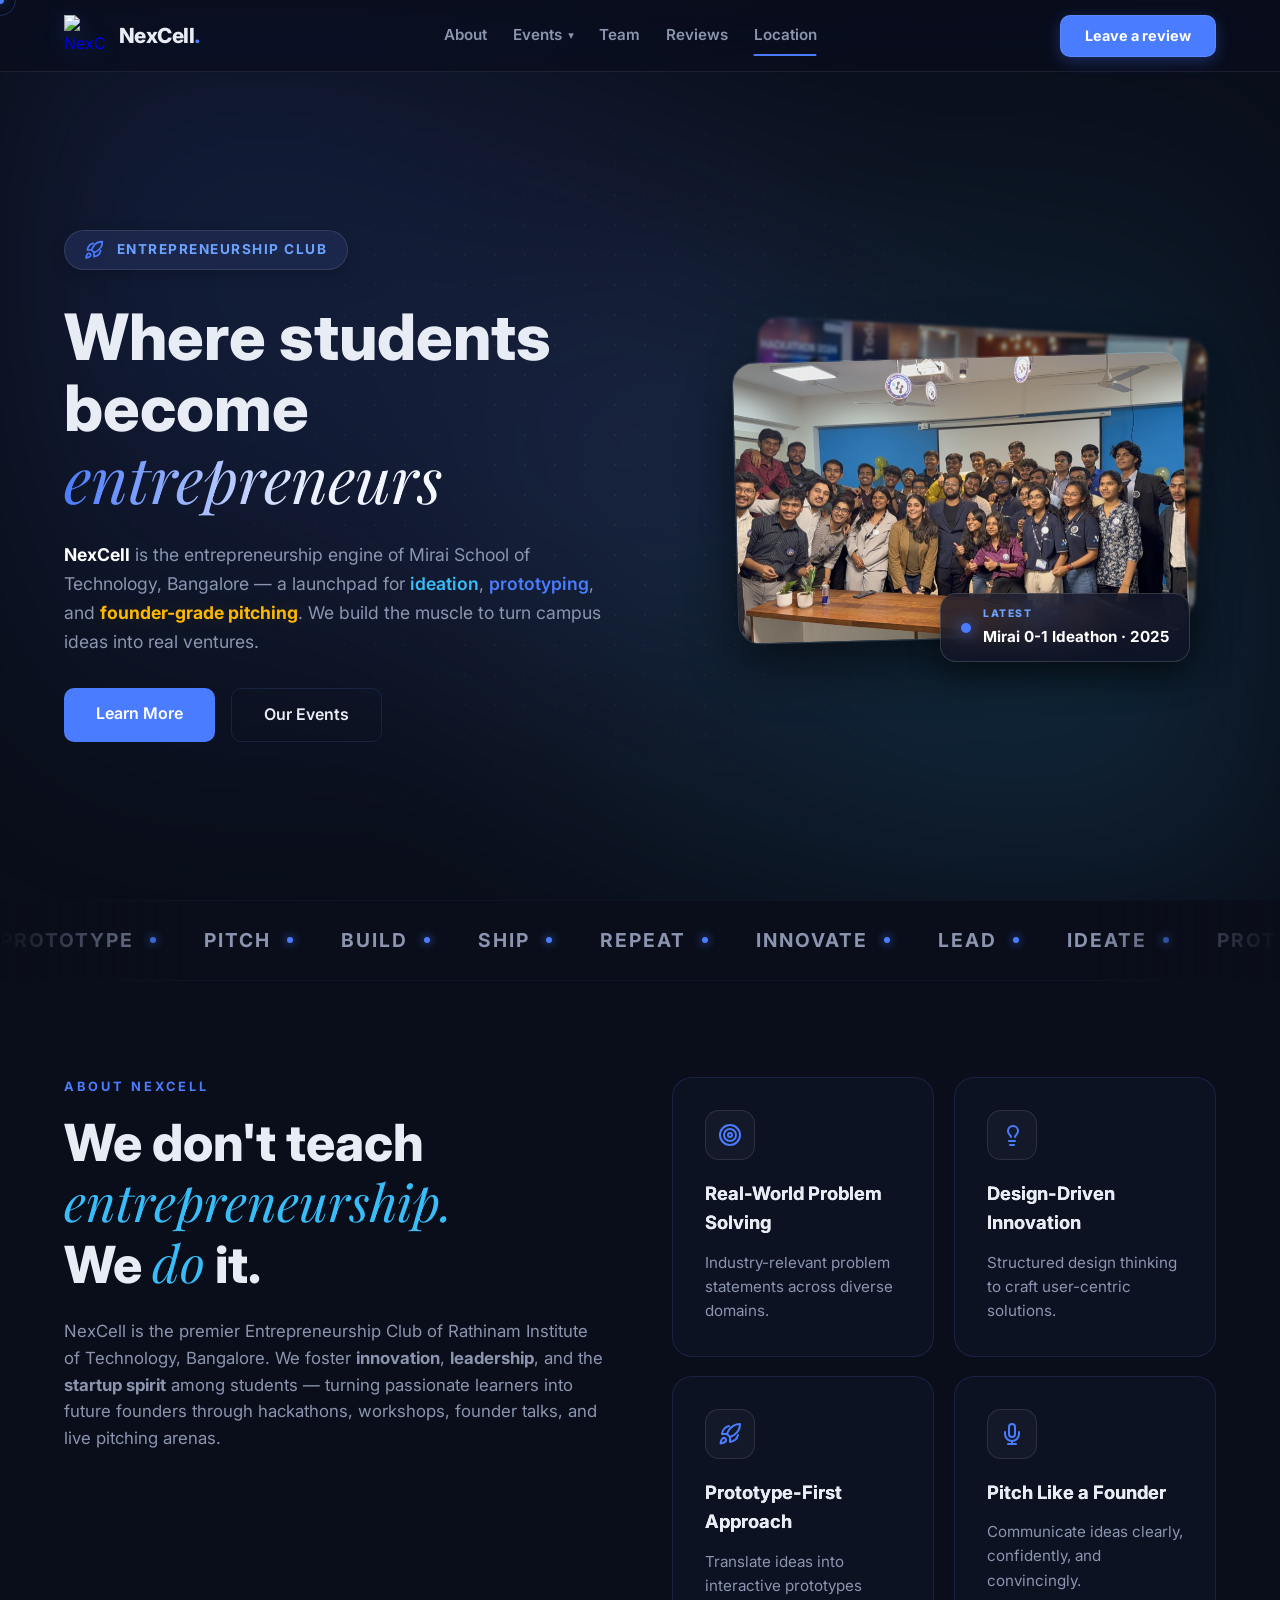
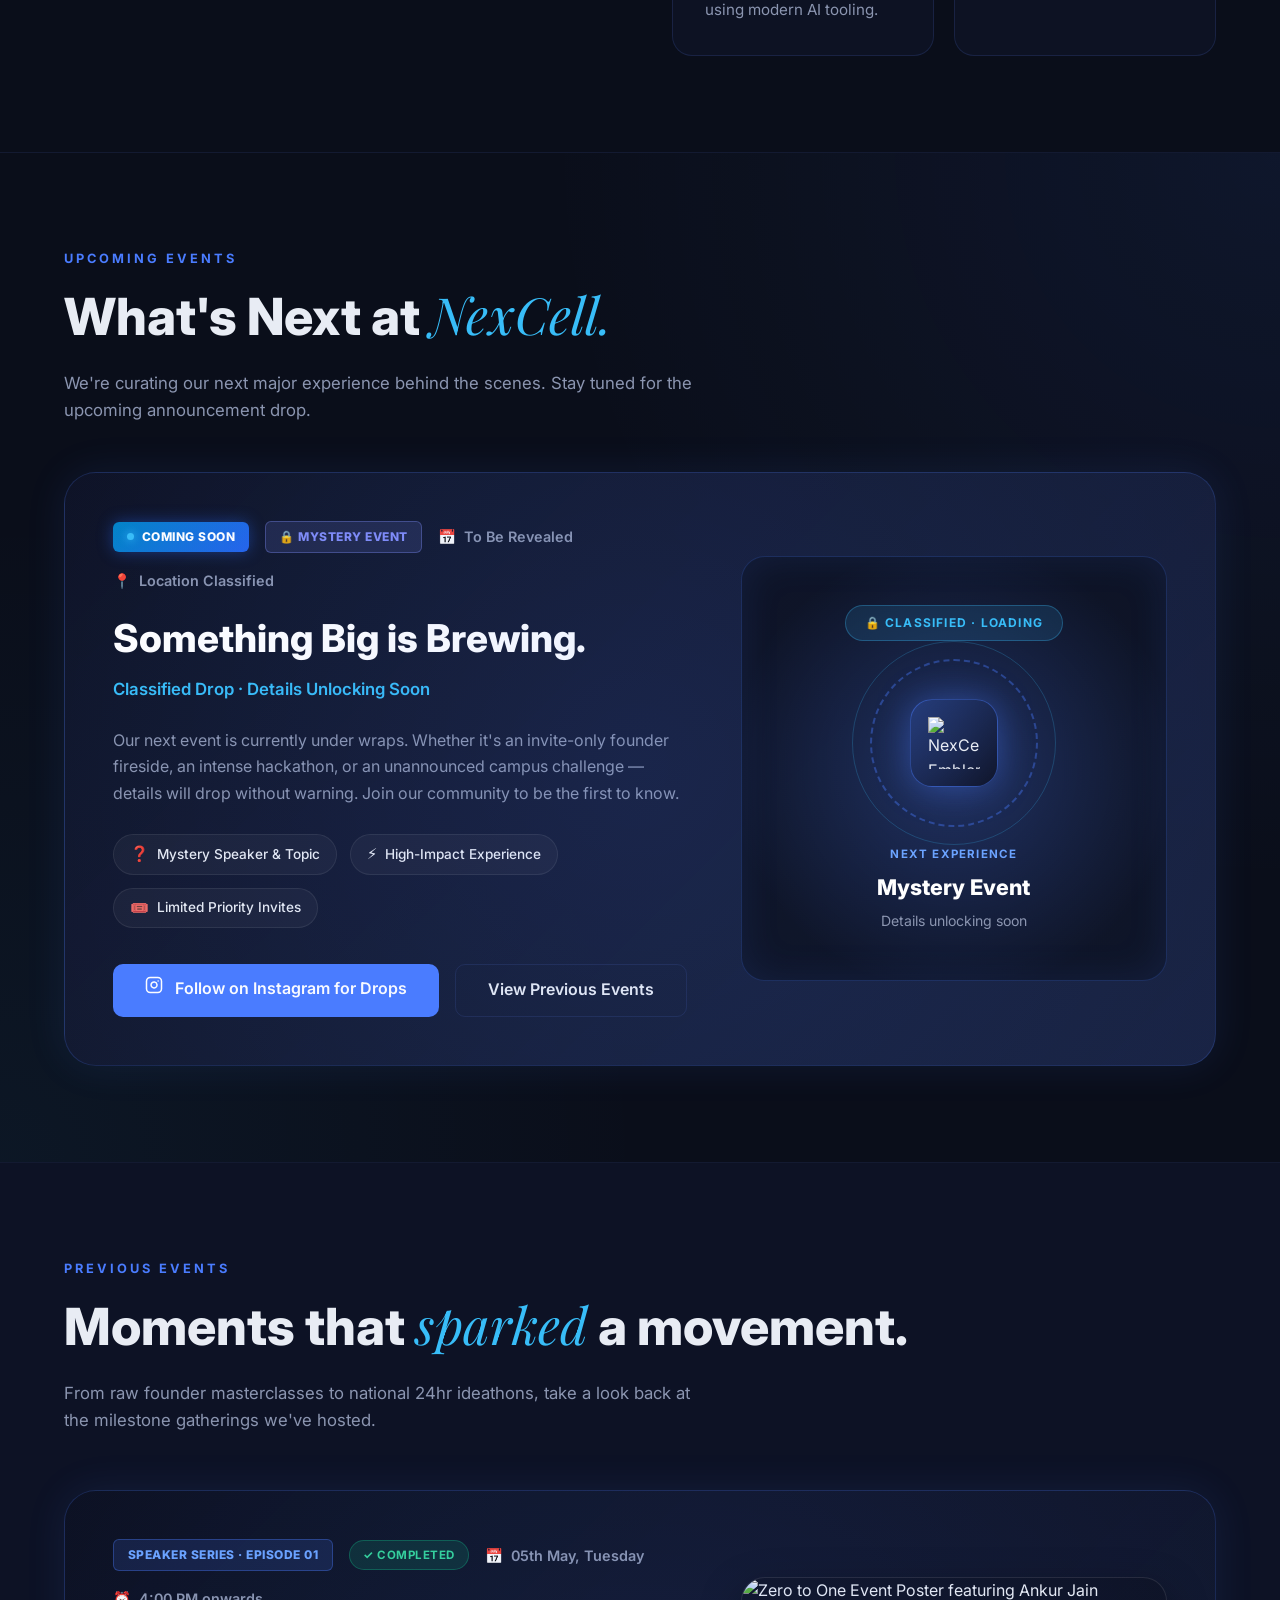
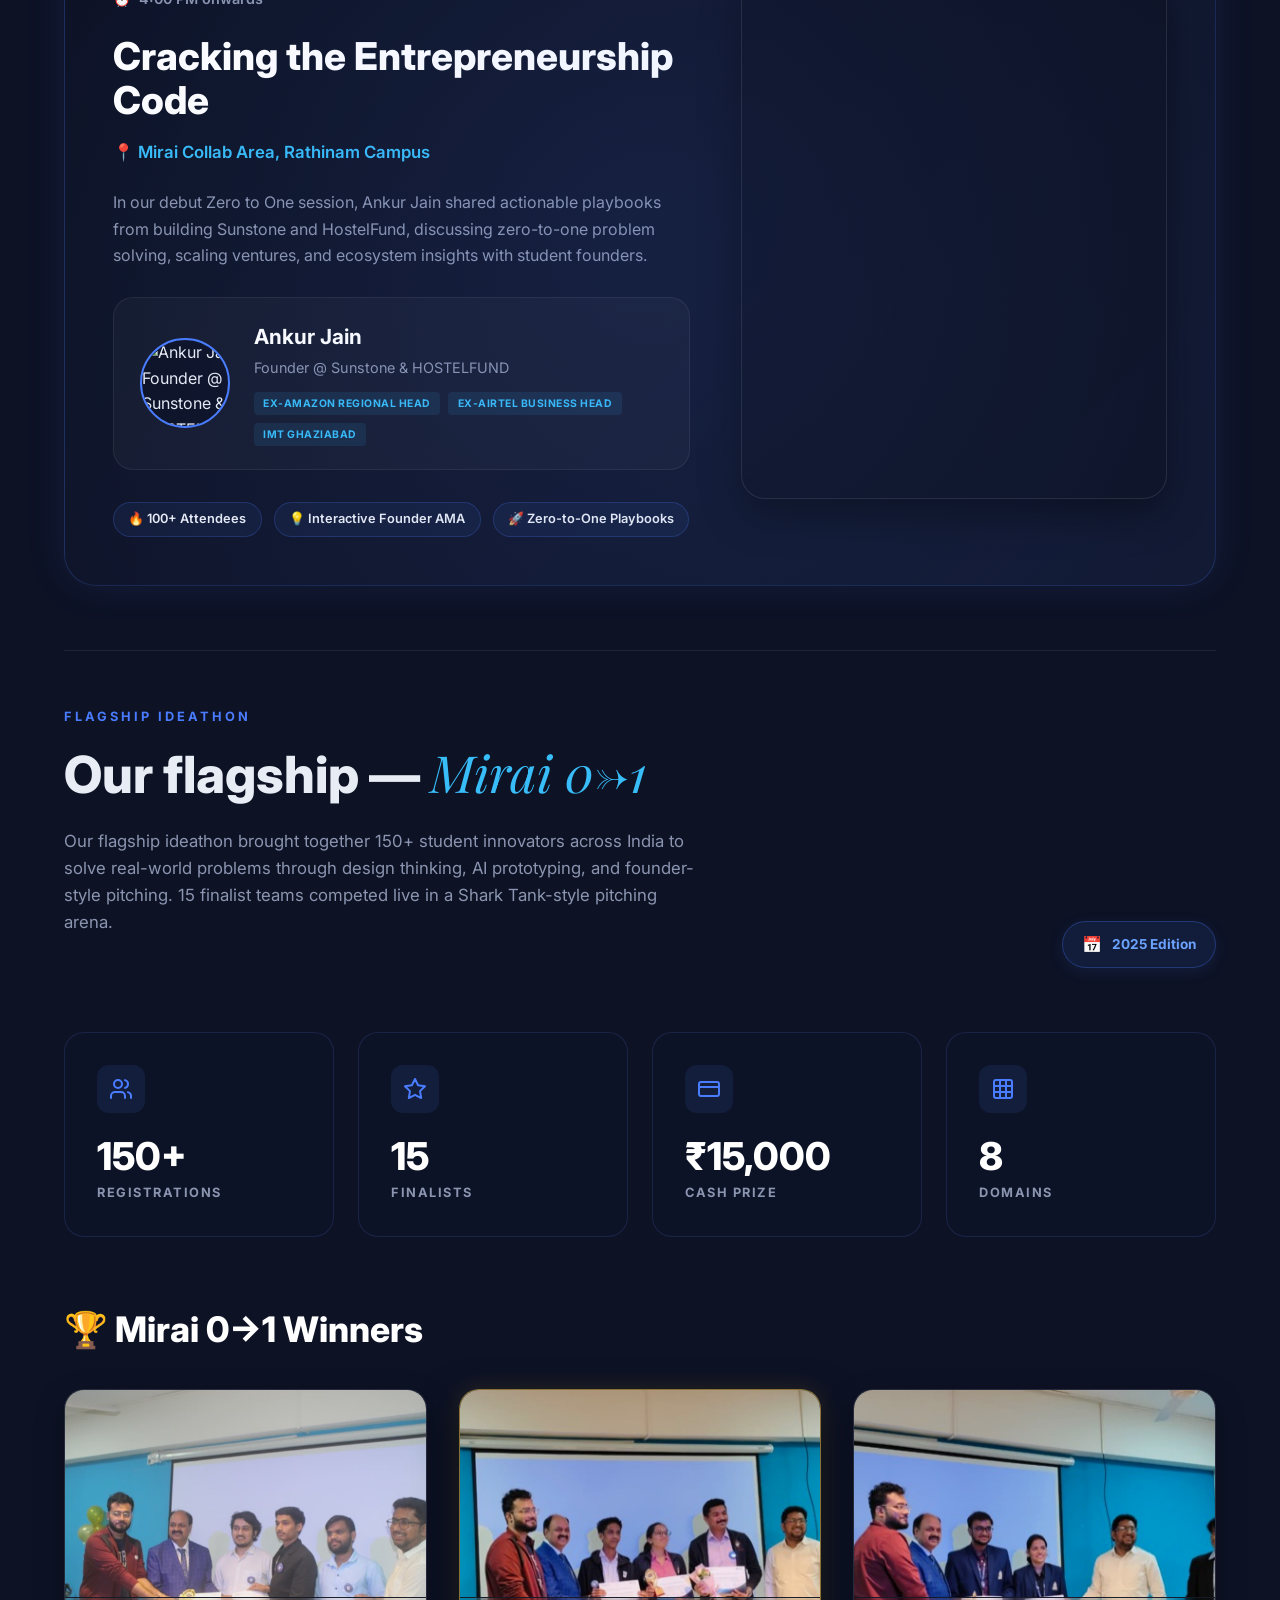
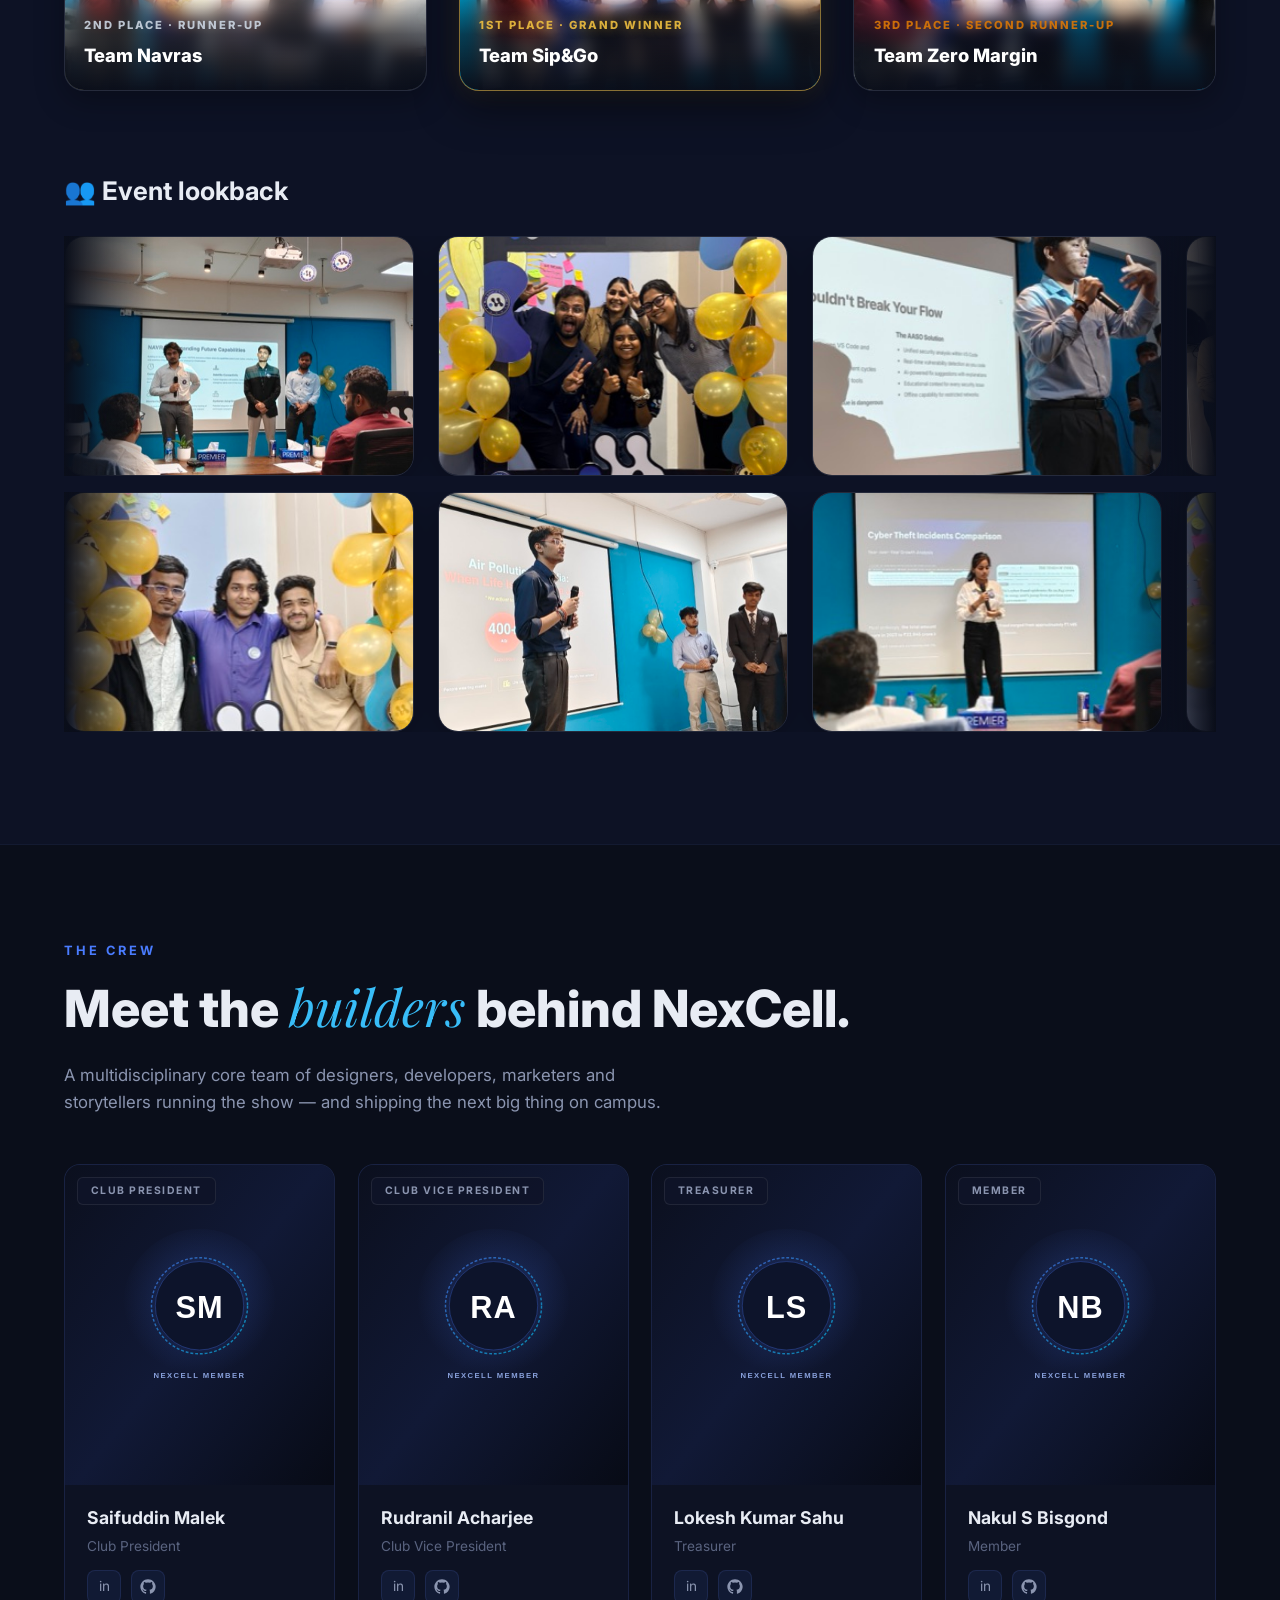
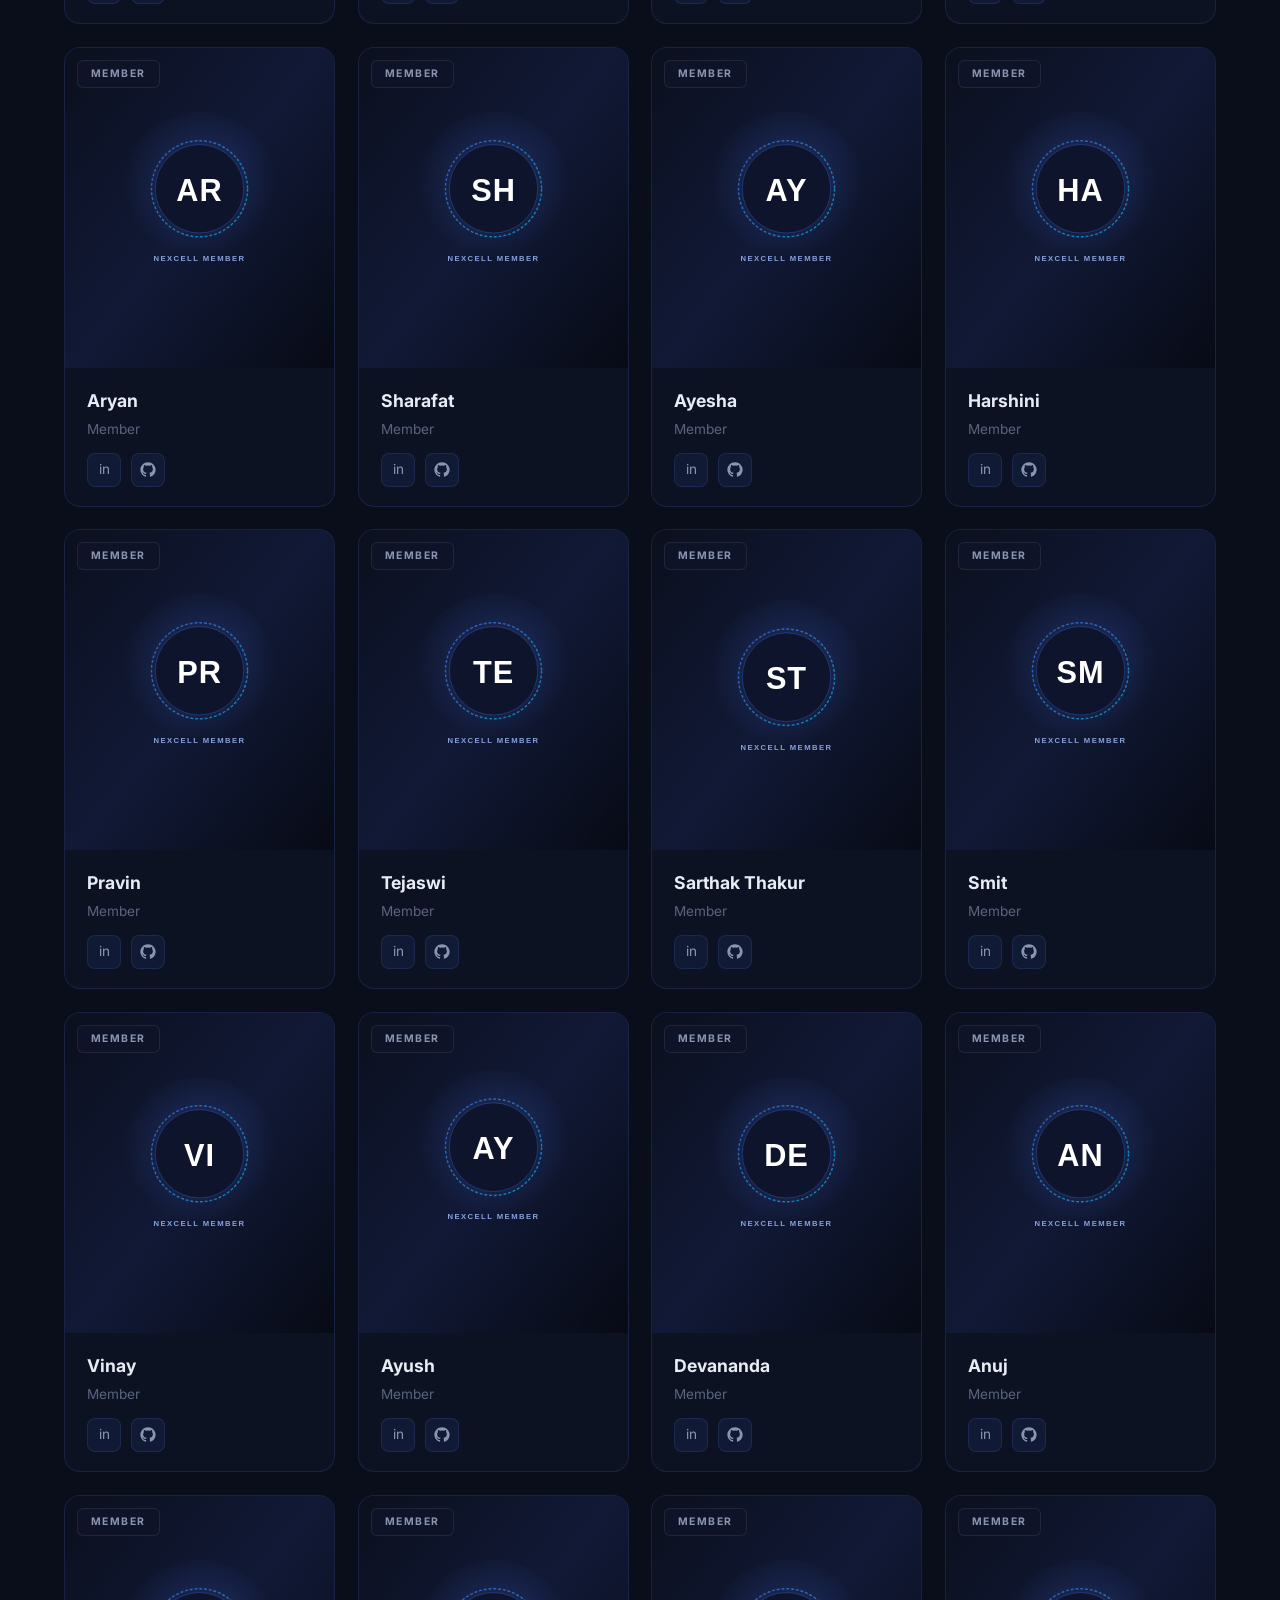
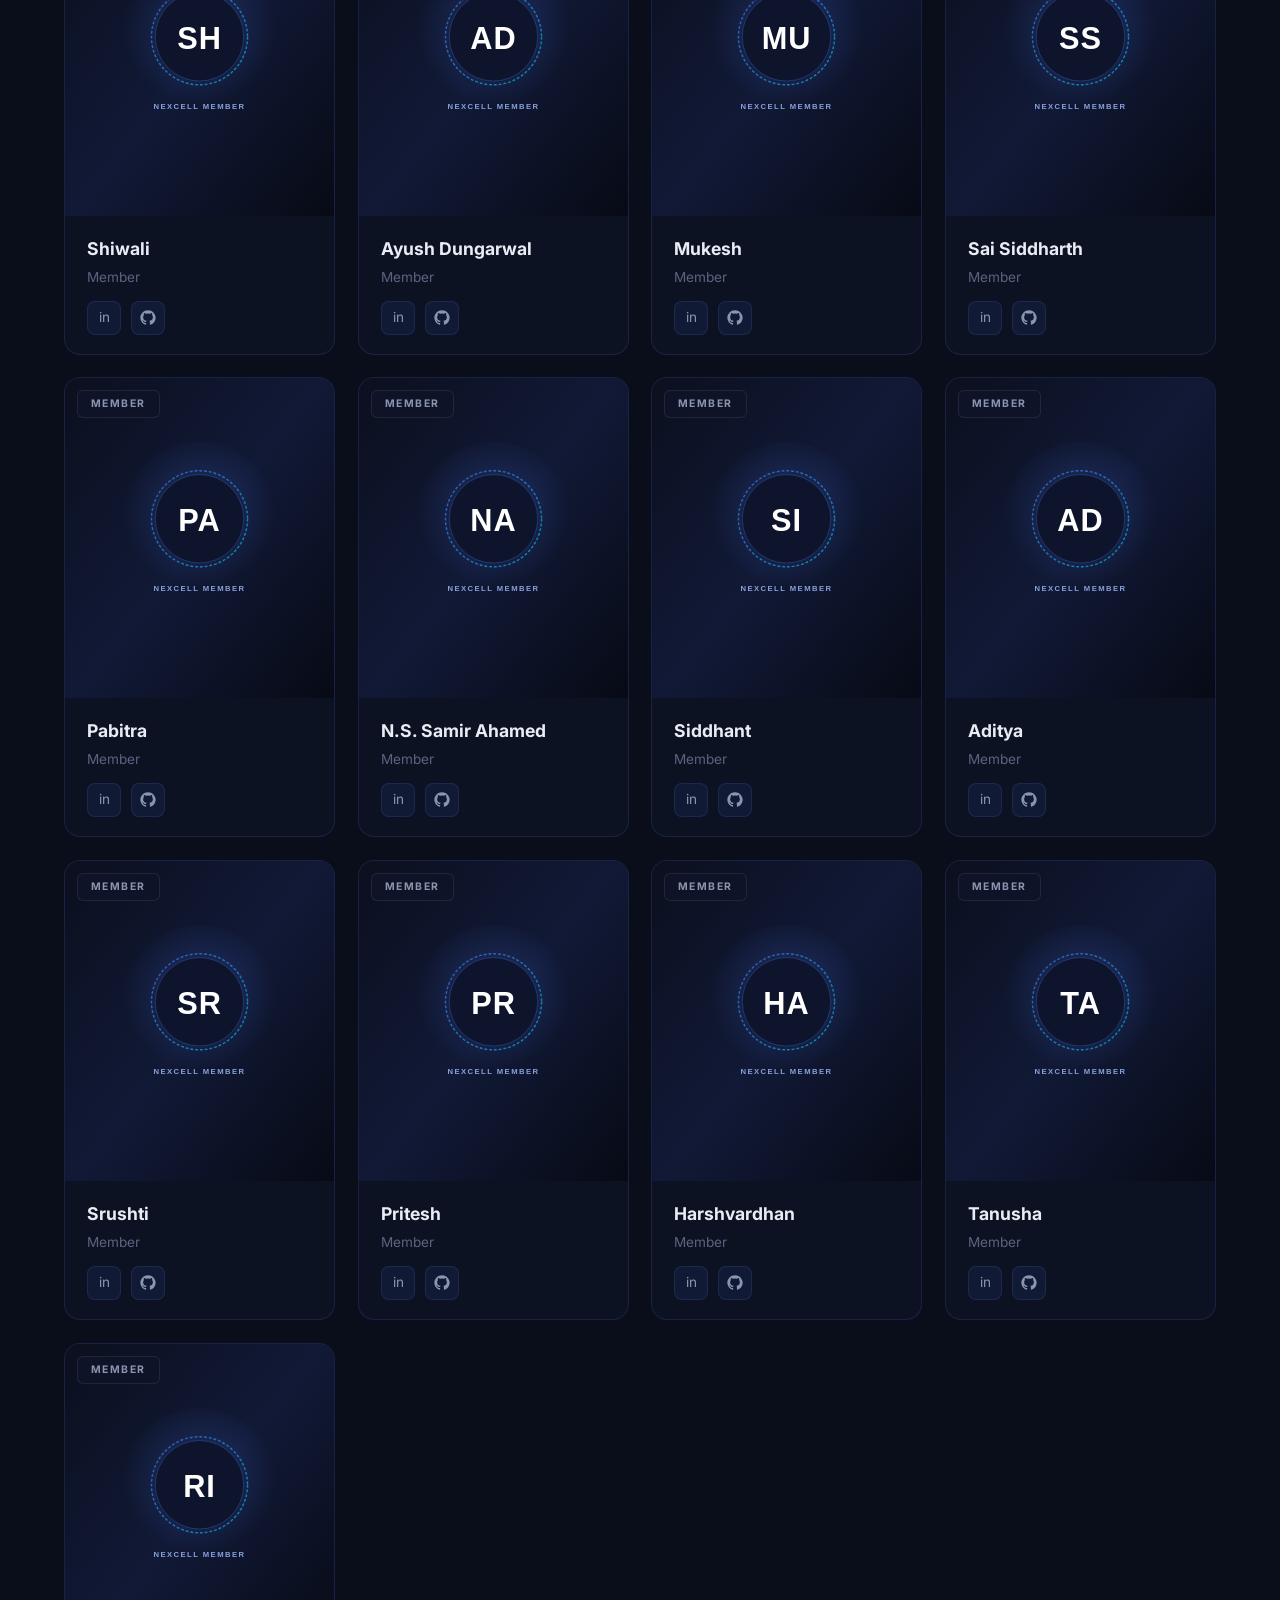
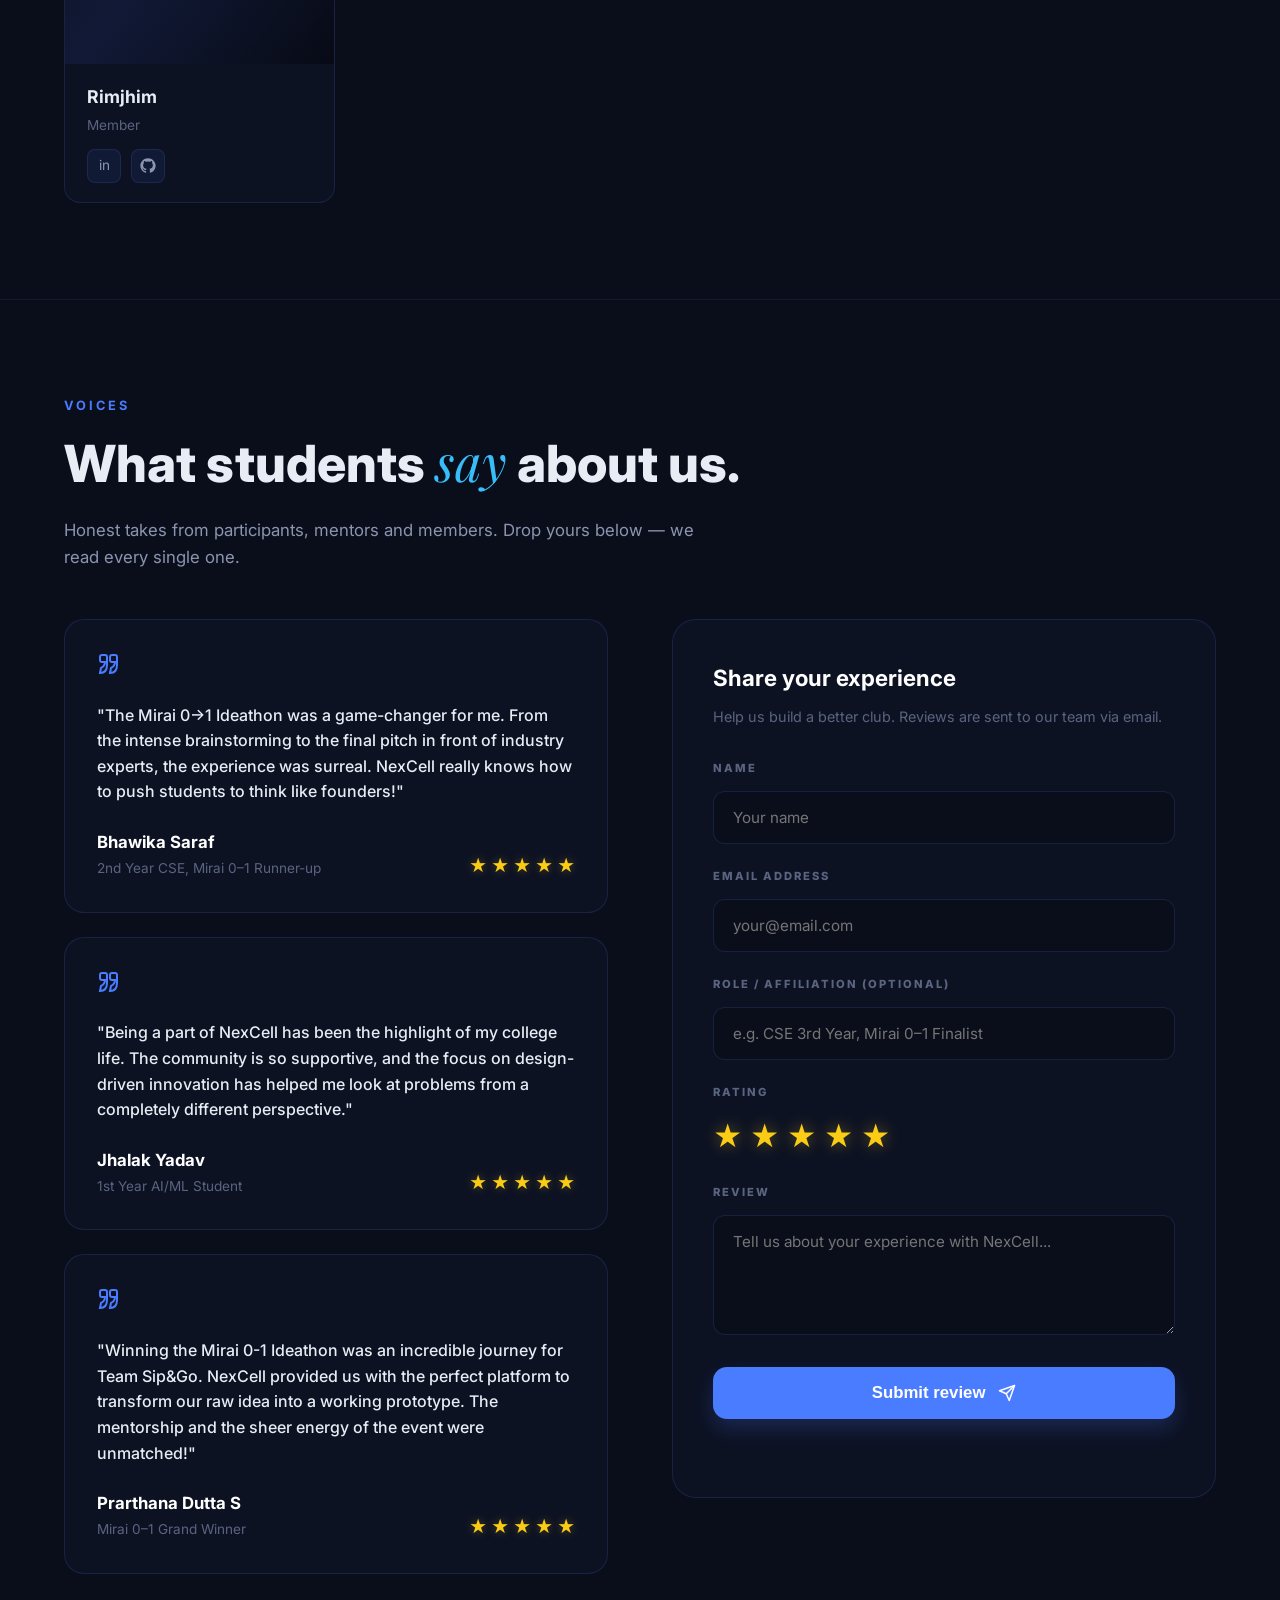
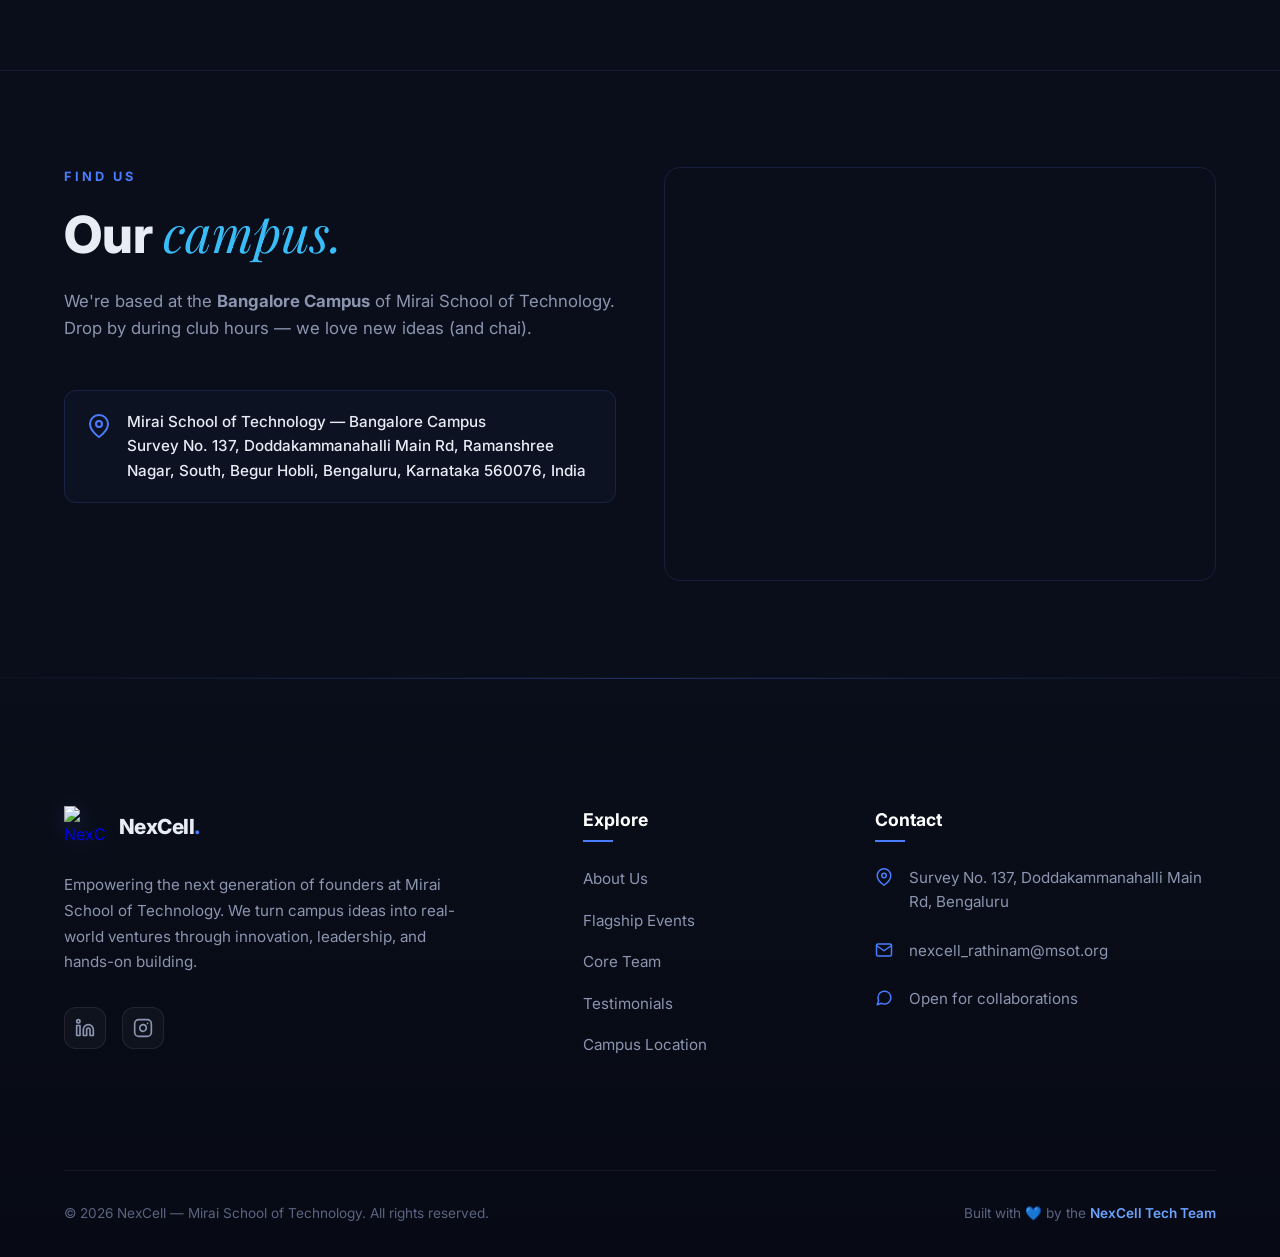
==== commit f03e201e: "chore: gitignore images/team and .env, restore external image URLs with dynamic initials fallback" ====
--- a/index.html
+++ b/index.html
@@ -8,8 +8,7 @@
   <title>NexCell — Entrepreneurship Club | Rathinam Institute of Technology</title>
   <meta name="description"
     content="NexCell is the premier Entrepreneurship Club of Rathinam Institute of Technology, Bangalore. We foster innovation, leadership, and startup spirit among students.">
-  <meta name="keywords"
-    content="NexCell, Entrepreneurship Club, Rathinam Institute of Technology, Bangalore, Startup, Innovation, Student Club, Mirai School of Technology">
+  <meta name="keywords" content="NexCell, Entrepreneurship Club, Rathinam Institute of Technology, Bangalore, Startup, Innovation, Student Club, Mirai School of Technology">
   <meta name="author" content="NexCell Tech Team">
   <link rel="canonical" href="https://sapnilbiswas.github.io/NexCell-/">
 
@@ -17,17 +16,15 @@
   <meta property="og:type" content="website">
   <meta property="og:url" content="https://sapnilbiswas.github.io/NexCell-/">
   <meta property="og:title" content="NexCell — Entrepreneurship Club | Rathinam Institute of Technology">
-  <meta property="og:description"
-    content="The premier Entrepreneurship Club of Rathinam Institute of Technology. Fostering innovation, leadership, and startup spirit.">
-  <meta property="og:image" content="images/Nex.png">
+  <meta property="og:description" content="The premier Entrepreneurship Club of Rathinam Institute of Technology. Fostering innovation, leadership, and startup spirit.">
+  <meta property="og:image" content="https://i.ibb.co/LXTydtj1/Nex.png">
 
   <!-- Twitter -->
   <meta property="twitter:card" content="summary_large_image">
   <meta property="twitter:url" content="https://sapnilbiswas.github.io/NexCell-/">
   <meta property="twitter:title" content="NexCell — Entrepreneurship Club | Rathinam Institute of Technology">
-  <meta property="twitter:description"
-    content="The premier Entrepreneurship Club of Rathinam Institute of Technology. Fostering innovation, leadership, and startup spirit.">
-  <meta property="twitter:image" content="images/Nex.png">
+  <meta property="twitter:description" content="The premier Entrepreneurship Club of Rathinam Institute of Technology. Fostering innovation, leadership, and startup spirit.">
+  <meta property="twitter:image" content="https://i.ibb.co/LXTydtj1/Nex.png">
 
   <!-- Performance Preconnect -->
   <link rel="preconnect" href="https://fonts.googleapis.com">
@@ -35,7 +32,7 @@
   <link rel="preconnect" href="https://i.ibb.co">
 
   <link rel="stylesheet" href="style.css?v=6">
-  <link rel="icon" type="image/png" href="images/Nex.png">
+  <link rel="icon" type="image/png" href="https://i.ibb.co/LXTydtj1/Nex.png">
   <script>
     document.documentElement.classList.add('has-js');
   </script>
@@ -55,7 +52,7 @@
       "@type": "EducationalOrganization",
       "name": "NexCell",
       "url": "https://sapnilbiswas.github.io/NexCell-/",
-      "logo": "images/Nex.png",
+      "logo": "https://i.ibb.co/LXTydtj1/Nex.png",
       "description": "NexCell is the premier Entrepreneurship Club of Rathinam Institute of Technology, Bangalore.",
       "parentOrganization": {
         "@type": "EducationalOrganization",
@@ -79,7 +76,7 @@
   <nav class="navbar" id="navbar">
     <a href="#" class="nav-logo" aria-label="NexCell Home">
       <div class="nav-logo-icon">
-        <img src="images/Nex.png" alt="NexCell Logo" class="logo-img" width="42" height="42">
+        <img src="https://i.ibb.co/LXTydtj1/Nex.png" alt="NexCell Logo" class="logo-img" width="42" height="42">
       </div>
       <div class="nav-logo-text">NexCell<span>.</span></div>
     </a>
@@ -90,8 +87,6 @@
         <ul class="dropdown-menu">
           <li><a href="#upcoming-events">Upcoming Events</a></li>
           <li><a href="#events">Past Events</a></li>
-          <li><a href="events/apply.html">Apply / Register</a></li>
-          <li><a href="events/ticket.html">View Ticket</a></li>
         </ul>
       </li>
       <li><a href="#team">Team</a></li>
@@ -131,10 +126,8 @@
         </div>
       </div>
       <div class="hero-images fade-up">
-        <div class="hero-img stack-back"><img src="images/hero_networking.jpg" alt="NexCell Event Networking"
-            width="600" height="450" fetchpriority="high" decoding="async"></div>
-        <div class="hero-img stack-front"><img src="images/hero_ideathon.jpg" alt="Mirai 0-1 Ideathon Participants"
-            width="600" height="450" fetchpriority="high" decoding="async"></div>
+        <div class="hero-img stack-back"><img src="images/hero_networking.jpg" alt="NexCell Event Networking" width="600" height="450" fetchpriority="high" decoding="async"></div>
+        <div class="hero-img stack-front"><img src="images/hero_ideathon.jpg" alt="Mirai 0-1 Ideathon Participants" width="600" height="450" fetchpriority="high" decoding="async"></div>
         <div class="event-badge">
           <div class="badge-dot"></div>
           <div class="badge-text">
@@ -253,8 +246,7 @@
       <div class="fade-up">
         <div class="section-label">Upcoming Events</div>
         <h2 class="section-title">What's Next at <span class="italic">NexCell.</span></h2>
-        <p class="section-desc">We're curating our next major experience behind the scenes. Stay tuned for the upcoming
-          announcement drop.</p>
+        <p class="section-desc">We're curating our next major experience behind the scenes. Stay tuned for the upcoming announcement drop.</p>
       </div>
 
       <div class="upcoming-card upcoming-teaser-card fade-up">
@@ -269,9 +261,7 @@
           <p class="event-loc">Classified Drop · Details Unlocking Soon</p>
 
           <p class="upcoming-teaser-text">
-            Our next event is currently under wraps. Whether it's an invite-only founder fireside, an intense hackathon,
-            or an unannounced campus challenge — details will drop without warning. Join our community to be the first
-            to know.
+            Our next event is currently under wraps. Whether it's an invite-only founder fireside, an intense hackathon, or an unannounced campus challenge — details will drop without warning. Join our community to be the first to know.
           </p>
 
           <div class="upcoming-perks">
@@ -290,29 +280,18 @@
           </div>
 
           <div class="event-actions">
-            <span class="btn-primary"
-              style="background: linear-gradient(135deg, #f39c12 0%, #e67e22 100%); cursor: default; display: inline-flex; align-items: center; user-select: none;">
-              <svg width="18" height="18" viewBox="0 0 24 24" fill="none" stroke="currentColor" stroke-width="2"
-                stroke-linecap="round" stroke-linejoin="round" style="margin-right: 8px;">
-                <circle cx="12" cy="12" r="10"></circle>
-                <polyline points="12 6 12 12 16 14"></polyline>
-              </svg>
-              Coming Soon
-            </span>
-            <a href="https://www.instagram.com/nexcell_mirai?igsh=MTM4enN2YnlpZTUzOA==" target="_blank"
-              rel="noopener noreferrer" class="btn-secondary">
-              <svg width="18" height="18" viewBox="0 0 24 24" fill="none" stroke="currentColor" stroke-width="2"
-                stroke-linecap="round" stroke-linejoin="round" style="margin-right: 8px;">
+            <a href="https://www.instagram.com/nexcell_mirai?igsh=MTM4enN2YnlpZTUzOA==" target="_blank" rel="noopener noreferrer" class="btn-primary">
+              <svg width="18" height="18" viewBox="0 0 24 24" fill="none" stroke="currentColor" stroke-width="2" stroke-linecap="round" stroke-linejoin="round" style="margin-right: 8px;">
                 <rect x="2" y="2" width="20" height="20" rx="5" ry="5"></rect>
                 <path d="M16 11.37A4 4 0 1 1 12.63 8 4 4 0 0 1 16 11.37z"></path>
                 <line x1="17.5" y1="6.5" x2="17.51" y2="6.5"></line>
               </svg>
-              Follow on Instagram
+              Follow on Instagram for Drops
             </a>
-            <a href="#events" class="btn-secondary">Past Events</a>
-          </div>
-        </div>
-
+            <a href="#events" class="btn-secondary">View Previous Events</a>
+          </div>
+        </div>
+        
         <div class="upcoming-teaser-visual">
           <div class="teaser-visual-inner">
             <div class="teaser-badge-floating">🔒 Classified · Loading</div>
@@ -320,7 +299,7 @@
               <div class="pulse-ring"></div>
               <div class="pulse-ring delay-1"></div>
               <div class="teaser-logo-wrap">
-                <img src="images/Nex.png" alt="NexCell Emblem" width="80" height="80">
+                <img src="https://i.ibb.co/LXTydtj1/Nex.png" alt="NexCell Emblem" width="80" height="80">
               </div>
             </div>
             <div class="teaser-title-box">
@@ -342,8 +321,7 @@
       <div class="events-main-header fade-up">
         <div class="section-label">Previous Events</div>
         <h2 class="section-title">Moments that <span class="italic">sparked</span> a movement.</h2>
-        <p class="section-desc">From raw founder masterclasses to national 24hr ideathons, take a look back at the
-          milestone gatherings we've hosted.</p>
+        <p class="section-desc">From raw founder masterclasses to national 24hr ideathons, take a look back at the milestone gatherings we've hosted.</p>
       </div>
 
       <!-- Past Event 1: Zero to One Ep 01 with Ankur Jain -->
@@ -359,16 +337,12 @@
           <p class="event-loc">📍 Mirai Collab Area, Rathinam Campus</p>
 
           <p class="past-event-desc">
-            In our debut Zero to One session, Ankur Jain shared actionable playbooks from building Sunstone and
-            HostelFund, discussing zero-to-one problem solving, scaling ventures, and ecosystem insights with student
-            founders.
+            In our debut Zero to One session, Ankur Jain shared actionable playbooks from building Sunstone and HostelFund, discussing zero-to-one problem solving, scaling ventures, and ecosystem insights with student founders.
           </p>
 
           <div class="speaker-profile">
             <div class="speaker-img">
-              <img src="https://i.ibb.co/Hf8VDXFg/Zero-to-One-Episode-1-1.png"
-                alt="Ankur Jain - Founder @ Sunstone & HOSTELFUND" loading="lazy" decoding="async" width="90"
-                height="90">
+              <img src="https://i.ibb.co/Hf8VDXFg/Zero-to-One-Episode-1-1.png" alt="Ankur Jain - Founder @ Sunstone & HOSTELFUND" loading="lazy" decoding="async" width="90" height="90">
             </div>
             <div class="speaker-info">
               <h4 class="speaker-name">Ankur Jain</h4>
@@ -388,9 +362,7 @@
           </div>
         </div>
         <div class="past-event-poster">
-          <img src="https://i.ibb.co/3YFczNST/Zero-to-One-Episode-1.png"
-            alt="Zero to One Event Poster featuring Ankur Jain" loading="lazy" decoding="async" width="500"
-            height="700">
+          <img src="https://i.ibb.co/3YFczNST/Zero-to-One-Episode-1.png" alt="Zero to One Event Poster featuring Ankur Jain" loading="lazy" decoding="async" width="500" height="700">
         </div>
       </div>
 
@@ -474,24 +446,21 @@
         <h3 class="winners-title">🏆 Mirai 0→1 Winners</h3>
         <div class="winners-grid">
           <div class="winner-card winner-silver">
-            <img src="images/winners/navras.jpg" alt="Team Navras - 2nd Place Winners" loading="lazy" decoding="async"
-              width="400" height="300">
+            <img src="images/winners/navras.jpg" alt="Team Navras - 2nd Place Winners" loading="lazy" decoding="async" width="400" height="300">
             <div class="winner-info">
               <div class="winner-place silver">2nd Place · Runner-up</div>
               <div class="winner-name">Team Navras</div>
             </div>
           </div>
           <div class="winner-card winner-gold">
-            <img src="images/winners/sip_and_go.jpg" alt="Team Sip&Go - 1st Place Winners" loading="lazy"
-              decoding="async" width="400" height="300">
+            <img src="images/winners/sip_and_go.jpg" alt="Team Sip&Go - 1st Place Winners" loading="lazy" decoding="async" width="400" height="300">
             <div class="winner-info">
               <div class="winner-place gold">1st Place · Grand Winner</div>
               <div class="winner-name">Team Sip&Go</div>
             </div>
           </div>
           <div class="winner-card winner-bronze">
-            <img src="images/winners/zero_margin.jpg" alt="Team Zero Margin - 3rd Place Winners" loading="lazy"
-              decoding="async" width="400" height="300">
+            <img src="images/winners/zero_margin.jpg" alt="Team Zero Margin - 3rd Place Winners" loading="lazy" decoding="async" width="400" height="300">
             <div class="winner-info">
               <div class="winner-place bronze">3rd Place · Second Runner-up</div>
               <div class="winner-name">Team Zero Margin</div>
@@ -509,68 +478,40 @@
         <!-- Row 1: Moving Left -->
         <div class="lookback-track">
           <div class="lookback-slider left">
-            <div class="lookback-img"><img src="images/lookback/event_photo2.jpg" alt="NexCell Event Networking Session"
-                loading="lazy" decoding="async" width="300" height="200"></div>
-            <div class="lookback-img"><img src="images/lookback/crousal_image2.jpg"
-                alt="Students pitching at NexCell event" loading="lazy" decoding="async" width="300" height="200"></div>
-            <div class="lookback-img"><img src="images/lookback/crousal_image5.jpg" alt="NexCell Ideathon Workshop"
-                loading="lazy" decoding="async" width="300" height="200"></div>
-            <div class="lookback-img"><img src="images/lookback/event_photo3.jpg"
-                alt="Mentorship session during Mirai 0-1" loading="lazy" decoding="async" width="300" height="200">
-            </div>
-            <div class="lookback-img"><img src="images/lookback/event_photo4.jpg" alt="NexCell Club Meeting"
-                loading="lazy" decoding="async" width="300" height="200"></div>
-            <div class="lookback-img"><img src="images/lookback/IMG_0581.jpg" alt="Mirai 0 to 1 Event Photo"
-                loading="lazy" decoding="async" width="300" height="200"></div>
-            <div class="lookback-img"><img src="images/lookback/IMG_0587.jpg" alt="Mirai 0 to 1 Event Photo"
-                loading="lazy" decoding="async" width="300" height="200"></div>
+            <div class="lookback-img"><img src="images/lookback/event_photo2.jpg" alt="NexCell Event Networking Session" loading="lazy" decoding="async" width="300" height="200"></div>
+            <div class="lookback-img"><img src="images/lookback/crousal_image2.jpg" alt="Students pitching at NexCell event" loading="lazy" decoding="async" width="300" height="200"></div>
+            <div class="lookback-img"><img src="images/lookback/crousal_image5.jpg" alt="NexCell Ideathon Workshop" loading="lazy" decoding="async" width="300" height="200"></div>
+            <div class="lookback-img"><img src="images/lookback/event_photo3.jpg" alt="Mentorship session during Mirai 0-1" loading="lazy" decoding="async" width="300" height="200"></div>
+            <div class="lookback-img"><img src="images/lookback/event_photo4.jpg" alt="NexCell Club Meeting" loading="lazy" decoding="async" width="300" height="200"></div>
+            <div class="lookback-img"><img src="images/lookback/IMG_0581.jpg" alt="Mirai 0 to 1 Event Photo" loading="lazy" decoding="async" width="300" height="200"></div>
+            <div class="lookback-img"><img src="images/lookback/IMG_0587.jpg" alt="Mirai 0 to 1 Event Photo" loading="lazy" decoding="async" width="300" height="200"></div>
             <!-- Duplicates -->
-            <div class="lookback-img"><img src="images/lookback/event_photo2.jpg" alt="NexCell Event Networking Session"
-                loading="lazy" decoding="async" width="300" height="200"></div>
-            <div class="lookback-img"><img src="images/lookback/crousal_image2.jpg"
-                alt="Students pitching at NexCell event" loading="lazy" decoding="async" width="300" height="200"></div>
-            <div class="lookback-img"><img src="images/lookback/crousal_image5.jpg" alt="NexCell Ideathon Workshop"
-                loading="lazy" decoding="async" width="300" height="200"></div>
-            <div class="lookback-img"><img src="images/lookback/event_photo3.jpg"
-                alt="Mentorship session during Mirai 0-1" loading="lazy" decoding="async" width="300" height="200">
-            </div>
-            <div class="lookback-img"><img src="images/lookback/event_photo4.jpg" alt="NexCell Club Meeting"
-                loading="lazy" decoding="async" width="300" height="200"></div>
-            <div class="lookback-img"><img src="images/lookback/IMG_0581.jpg" alt="Mirai 0 to 1 Event Photo"
-                loading="lazy" decoding="async" width="300" height="200"></div>
-            <div class="lookback-img"><img src="images/lookback/IMG_0587.jpg" alt="Mirai 0 to 1 Event Photo"
-                loading="lazy" decoding="async" width="300" height="200"></div>
+            <div class="lookback-img"><img src="images/lookback/event_photo2.jpg" alt="NexCell Event Networking Session" loading="lazy" decoding="async" width="300" height="200"></div>
+            <div class="lookback-img"><img src="images/lookback/crousal_image2.jpg" alt="Students pitching at NexCell event" loading="lazy" decoding="async" width="300" height="200"></div>
+            <div class="lookback-img"><img src="images/lookback/crousal_image5.jpg" alt="NexCell Ideathon Workshop" loading="lazy" decoding="async" width="300" height="200"></div>
+            <div class="lookback-img"><img src="images/lookback/event_photo3.jpg" alt="Mentorship session during Mirai 0-1" loading="lazy" decoding="async" width="300" height="200"></div>
+            <div class="lookback-img"><img src="images/lookback/event_photo4.jpg" alt="NexCell Club Meeting" loading="lazy" decoding="async" width="300" height="200"></div>
+            <div class="lookback-img"><img src="images/lookback/IMG_0581.jpg" alt="Mirai 0 to 1 Event Photo" loading="lazy" decoding="async" width="300" height="200"></div>
+            <div class="lookback-img"><img src="images/lookback/IMG_0587.jpg" alt="Mirai 0 to 1 Event Photo" loading="lazy" decoding="async" width="300" height="200"></div>
           </div>
         </div>
 
         <!-- Row 2: Moving Right -->
         <div class="lookback-track">
           <div class="lookback-slider right">
-            <div class="lookback-img"><img src="images/lookback/crousal_image3.jpg" alt="Design thinking session"
-                loading="lazy" decoding="async" width="300" height="200"></div>
-            <div class="lookback-img"><img src="images/lookback/event_photo5.jpg" alt="Team collaboration"
-                loading="lazy" decoding="async" width="300" height="200"></div>
-            <div class="lookback-img"><img src="images/lookback/crousal_image4.jpg" alt="Presentation at NexCell"
-                loading="lazy" decoding="async" width="300" height="200"></div>
-            <div class="lookback-img"><img src="images/lookback/crousal_image.jpg" alt="Award ceremony" loading="lazy"
-                decoding="async" width="300" height="200"></div>
-            <div class="lookback-img"><img src="images/lookback/crousal_image_alt.jpg" alt="Founder talk" loading="lazy"
-                decoding="async" width="300" height="200"></div>
-            <div class="lookback-img"><img src="images/lookback/IMG_0604.jpg" alt="Mirai 0 to 1 Event Photo"
-                loading="lazy" decoding="async" width="300" height="200"></div>
+            <div class="lookback-img"><img src="images/lookback/crousal_image3.jpg" alt="Design thinking session" loading="lazy" decoding="async" width="300" height="200"></div>
+            <div class="lookback-img"><img src="images/lookback/event_photo5.jpg" alt="Team collaboration" loading="lazy" decoding="async" width="300" height="200"></div>
+            <div class="lookback-img"><img src="images/lookback/crousal_image4.jpg" alt="Presentation at NexCell" loading="lazy" decoding="async" width="300" height="200"></div>
+            <div class="lookback-img"><img src="images/lookback/crousal_image.jpg" alt="Award ceremony" loading="lazy" decoding="async" width="300" height="200"></div>
+            <div class="lookback-img"><img src="images/lookback/crousal_image_alt.jpg" alt="Founder talk" loading="lazy" decoding="async" width="300" height="200"></div>
+            <div class="lookback-img"><img src="images/lookback/IMG_0604.jpg" alt="Mirai 0 to 1 Event Photo" loading="lazy" decoding="async" width="300" height="200"></div>
             <!-- Duplicates -->
-            <div class="lookback-img"><img src="images/lookback/crousal_image3.jpg" alt="Design thinking session"
-                loading="lazy" decoding="async" width="300" height="200"></div>
-            <div class="lookback-img"><img src="images/lookback/event_photo5.jpg" alt="Team collaboration"
-                loading="lazy" decoding="async" width="300" height="200"></div>
-            <div class="lookback-img"><img src="images/lookback/crousal_image4.jpg" alt="Presentation at NexCell"
-                loading="lazy" decoding="async" width="300" height="200"></div>
-            <div class="lookback-img"><img src="images/lookback/crousal_image.jpg" alt="Award ceremony" loading="lazy"
-                decoding="async" width="300" height="200"></div>
-            <div class="lookback-img"><img src="images/lookback/crousal_image_alt.jpg" alt="Founder talk" loading="lazy"
-                decoding="async" width="300" height="200"></div>
-            <div class="lookback-img"><img src="images/lookback/IMG_0604.jpg" alt="Mirai 0 to 1 Event Photo"
-                loading="lazy" decoding="async" width="300" height="200"></div>
+            <div class="lookback-img"><img src="images/lookback/crousal_image3.jpg" alt="Design thinking session" loading="lazy" decoding="async" width="300" height="200"></div>
+            <div class="lookback-img"><img src="images/lookback/event_photo5.jpg" alt="Team collaboration" loading="lazy" decoding="async" width="300" height="200"></div>
+            <div class="lookback-img"><img src="images/lookback/crousal_image4.jpg" alt="Presentation at NexCell" loading="lazy" decoding="async" width="300" height="200"></div>
+            <div class="lookback-img"><img src="images/lookback/crousal_image.jpg" alt="Award ceremony" loading="lazy" decoding="async" width="300" height="200"></div>
+            <div class="lookback-img"><img src="images/lookback/crousal_image_alt.jpg" alt="Founder talk" loading="lazy" decoding="async" width="300" height="200"></div>
+            <div class="lookback-img"><img src="images/lookback/IMG_0604.jpg" alt="Mirai 0 to 1 Event Photo" loading="lazy" decoding="async" width="300" height="200"></div>
           </div>
         </div>
       </div>
@@ -594,7 +535,7 @@
       <div class="team-grid fade-up">
         <div class="team-card">
           <span class="team-badge">Club President</span>
-          <img src="images/team/saifuddin_malek.jpg" alt="Saifuddin Malek - NexCell Club President" loading="lazy" decoding="async" width="280" height="320">
+          <img src="https://i.ibb.co/kY4m8FZ/saifu.jpg" alt="Saifuddin Malek - NexCell Club President" loading="lazy" decoding="async" width="280" height="320">
           <div class="team-info">
             <div class="team-name">Saifuddin Malek</div>
             <div class="team-role">Club President</div>
@@ -615,7 +556,7 @@
         <!-- rudraaa -->
         <div class="team-card">
           <span class="team-badge">Club Vice President</span>
-          <img src="images/team/rudranil_acharjee.jpg" alt="Rudranil Acharjee - NexCell Club Vice President" loading="lazy" decoding="async" width="280" height="320">
+          <img src="https://i.ibb.co/d4Rf39S8/rudra.jpg" alt="Rudranil Acharjee - NexCell Club Vice President" loading="lazy" decoding="async" width="280" height="320">
           <div class="team-info">
             <div class="team-name">Rudranil Acharjee</div>
             <div class="team-role">Club Vice President</div>
@@ -636,96 +577,14 @@
         <!-- bosss -->
         <div class="team-card">
           <span class="team-badge">Treasurer</span>
-          <img src="images/team/lokesh_kumar_sahu.jpg" alt="Lokesh Kumar Sahu - NexCell Treasurer" loading="lazy" decoding="async" width="280" height="320">
+          <img src="https://i.ibb.co/HfhgNpbN/Lokesh.jpg" alt="Lokesh Kumar Sahu - NexCell Treasurer" loading="lazy" decoding="async" width="280" height="320">
           <div class="team-info">
             <div class="team-name">Lokesh Kumar Sahu</div>
             <div class="team-role">Treasurer</div>
             <div class="team-socials">
               <a href="https://www.linkedin.com/in/lokesh-kumar-sahu-2804cg/" class="team-social"
                 aria-label="LinkedIn">in</a>
-              <a href="https://github.com/lokeshsahu2804-korba" class="team-social" aria-label="GitHub"><svg width="16"
-                  height="16" viewBox="0 0 24 24" aria-hidden="true">
-                  <path fill="currentColor"
-                    d="M12 .5C5.65.5.5 5.65.5 12A11.5 11.5 0 0 0 8.36 22.1c.58.11.79-.25.79-.56v-2.16c-3.18.69-3.85-1.35-3.85-1.35-.52-1.31-1.27-1.66-1.27-1.66-1.04-.71.08-.69.08-.69 1.15.08 1.76 1.19 1.76 1.19 1.02 1.75 2.68 1.24 3.34.95.1-.74.4-1.24.72-1.52-2.54-.29-5.21-1.27-5.21-5.65 0-1.25.45-2.28 1.18-3.08-.12-.29-.51-1.46.11-3.04 0 0 .96-.31 3.14 1.18a10.84 10.84 0 0 1 5.72 0c2.18-1.49 3.14-1.18 3.14-1.18.62 1.58.23 2.75.11 3.04.73.8 1.18 1.83 1.18 3.08 0 4.39-2.67 5.36-5.22 5.65.41.35.77 1.03.77 2.08v3.08c0 .31.21.68.8.56A11.5 11.5 0 0 0 23.5 12C23.5 5.65 18.35.5 12 .5Z">
-                  </path>
-                </svg></a>
-            </div>
-          </div>
-        </div>
-
-
-
-
-        <!-- nakul -->
-        <div class="team-card">
-          <span class="team-badge">Member</span>
-          <img src="images/team/nakul_s_bisgond.jpg" alt="Nakul S Bisgond - NexCell Member" loading="lazy" decoding="async" width="280" height="320">
-          <div class="team-info">
-            <div class="team-name">Nakul S Bisgond</div>
-            <div class="team-role">Member</div>
-            <div class="team-socials">
-              <a href="https://www.linkedin.com/in/nakul-s-bisgond/" class="team-social" aria-label="LinkedIn">in</a>
-              <a href="https://github.com/nakul-git139/" class="team-social" aria-label="GitHub"><svg width="16"
-                  height="16" viewBox="0 0 24 24" aria-hidden="true">
-                  <path fill="currentColor"
-                    d="M12 .5C5.65.5.5 5.65.5 12A11.5 11.5 0 0 0 8.36 22.1c.58.11.79-.25.79-.56v-2.16c-3.18.69-3.85-1.35-3.85-1.35-.52-1.31-1.27-1.66-1.27-1.66-1.04-.71.08-.69.08-.69 1.15.08 1.76 1.19 1.76 1.19 1.02 1.75 2.68 1.24 3.34.95.1-.74.4-1.24.72-1.52-2.54-.29-5.21-1.27-5.21-5.65 0-1.25.45-2.28 1.18-3.08-.12-.29-.51-1.46.11-3.04 0 0 .96-.31 3.14 1.18a10.84 10.84 0 0 1 5.72 0c2.18-1.49 3.14-1.18 3.14-1.18.62 1.58.23 2.75.11 3.04.73.8 1.18 1.83 1.18 3.08 0 4.39-2.67 5.36-5.22 5.65.41.35.77 1.03.77 2.08v3.08c0 .31.21.68.8.56A11.5 11.5 0 0 0 23.5 12C23.5 5.65 18.35.5 12 .5Z">
-                  </path>
-                </svg></a>
-            </div>
-          </div>
-        </div>
-
-        <!-- aryan -->
-        <div class="team-card">
-          <span class="team-badge">Member</span>
-          <img src="images/team/aryan.jpg" alt="Aryan - NexCell Member" loading="lazy" decoding="async" width="280" height="320">
-          <div class="team-info">
-            <div class="team-name">Aryan</div>
-            <div class="team-role">Member</div>
-            <div class="team-socials">
-              <a href="https://www.linkedin.com/in/aryan-kadam-283571381" class="team-social"
-                aria-label="LinkedIn">in</a>
-              <a href="https://github.com/AryanKadam0007" class="team-social" aria-label="GitHub"><svg width="16"
-                  height="16" viewBox="0 0 24 24" aria-hidden="true">
-                  <path fill="currentColor"
-                    d="M12 .5C5.65.5.5 5.65.5 12A11.5 11.5 0 0 0 8.36 22.1c.58.11.79-.25.79-.56v-2.16c-3.18.69-3.85-1.35-3.85-1.35-.52-1.31-1.27-1.66-1.27-1.66-1.04-.71.08-.69.08-.69 1.15.08 1.76 1.19 1.76 1.19 1.02 1.75 2.68 1.24 3.34.95.1-.74.4-1.24.72-1.52-2.54-.29-5.21-1.27-5.21-5.65 0-1.25.45-2.28 1.18-3.08-.12-.29-.51-1.46.11-3.04 0 0 .96-.31 3.14 1.18a10.84 10.84 0 0 1 5.72 0c2.18-1.49 3.14-1.18 3.14-1.18.62 1.58.23 2.75.11 3.04.73.8 1.18 1.83 1.18 3.08 0 4.39-2.67 5.36-5.22 5.65.41.35.77 1.03.77 2.08v3.08c0 .31.21.68.8.56A11.5 11.5 0 0 0 23.5 12C23.5 5.65 18.35.5 12 .5Z">
-                  </path>
-                </svg></a>
-            </div>
-          </div>
-        </div>
-
-        <!-- sharafat -->
-        <div class="team-card">
-          <span class="team-badge">Member</span>
-          <img src="images/team/sharafat.jpg" alt="Sharafat - NexCell Member" loading="lazy" decoding="async" width="280" height="320">
-          <div class="team-info">
-            <div class="team-name">Sharafat</div>
-            <div class="team-role">Member</div>
-            <div class="team-socials">
-              <a href="https://www.linkedin.com/in/sharafat-gulzar-075549372?utm_source=share_via&utm_content=profile&utm_medium=member_ios"
-                class="team-social" aria-label="LinkedIn">in</a>
-              <a href="https://github.com/bhatf8910-crypto" class="team-social" aria-label="GitHub"><svg width="16"
-                  height="16" viewBox="0 0 24 24" aria-hidden="true">
-                  <path fill="currentColor"
-                    d="M12 .5C5.65.5.5 5.65.5 12A11.5 11.5 0 0 0 8.36 22.1c.58.11.79-.25.79-.56v-2.16c-3.18.69-3.85-1.35-3.85-1.35-.52-1.31-1.27-1.66-1.27-1.66-1.04-.71.08-.69.08-.69 1.15.08 1.76 1.19 1.76 1.19 1.02 1.75 2.68 1.24 3.34.95.1-.74.4-1.24.72-1.52-2.54-.29-5.21-1.27-5.21-5.65 0-1.25.45-2.28 1.18-3.08-.12-.29-.51-1.46.11-3.04 0 0 .96-.31 3.14 1.18a10.84 10.84 0 0 1 5.72 0c2.18-1.49 3.14-1.18 3.14-1.18.62 1.58.23 2.75.11 3.04.73.8 1.18 1.83 1.18 3.08 0 4.39-2.67 5.36-5.22 5.65.41.35.77 1.03.77 2.08v3.08c0 .31.21.68.8.56A11.5 11.5 0 0 0 23.5 12C23.5 5.65 18.35.5 12 .5Z">
-                  </path>
-                </svg></a>
-            </div>
-          </div>
-        </div>
-
-        <!-- ayesha -->
-        <div class="team-card">
-          <span class="team-badge">Member</span>
-          <img src="images/team/ayesha.jpg" alt="Ayesha - NexCell Member" loading="lazy" decoding="async" width="280" height="320">
-          <div class="team-info">
-            <div class="team-name">Ayesha</div>
-            <div class="team-role">Member</div>
-            <div class="team-socials">
-              <a href="https://www.linkedin.com/in/ayesha-siddiqua-3b695a378/" class="team-social"
-                aria-label="LinkedIn">in</a>
-              <a href="https://github.com/ayeshaseddiqua7786-lab" class="team-social" aria-label="GitHub"><svg
+              <a href="https://github.com/lokeshsahu2804-korba" class="team-social" aria-label="GitHub"><svg
                   width="16" height="16" viewBox="0 0 24 24" aria-hidden="true">
                   <path fill="currentColor"
                     d="M12 .5C5.65.5.5 5.65.5 12A11.5 11.5 0 0 0 8.36 22.1c.58.11.79-.25.79-.56v-2.16c-3.18.69-3.85-1.35-3.85-1.35-.52-1.31-1.27-1.66-1.27-1.66-1.04-.71.08-.69.08-.69 1.15.08 1.76 1.19 1.76 1.19 1.02 1.75 2.68 1.24 3.34.95.1-.74.4-1.24.72-1.52-2.54-.29-5.21-1.27-5.21-5.65 0-1.25.45-2.28 1.18-3.08-.12-.29-.51-1.46.11-3.04 0 0 .96-.31 3.14 1.18a10.84 10.84 0 0 1 5.72 0c2.18-1.49 3.14-1.18 3.14-1.18.62 1.58.23 2.75.11 3.04.73.8 1.18 1.83 1.18 3.08 0 4.39-2.67 5.36-5.22 5.65.41.35.77 1.03.77 2.08v3.08c0 .31.21.68.8.56A11.5 11.5 0 0 0 23.5 12C23.5 5.65 18.35.5 12 .5Z">
@@ -735,22 +594,75 @@
           </div>
         </div>
 
+
+
+
+        <!-- nakul -->
+        <div class="team-card">
+          <span class="team-badge">Member</span>
+          <img src="https://i.ibb.co/hxg3tgTz/Professional-Image.png" alt="Nakul S Bisgond - NexCell Member" loading="lazy" decoding="async" width="280" height="320">
+          <div class="team-info">
+            <div class="team-name">Nakul S Bisgond</div>
+            <div class="team-role">Member</div>
+            <div class="team-socials">
+              <a href="https://www.linkedin.com/in/nakul-s-bisgond/" class="team-social" aria-label="LinkedIn">in</a>
+              <a href="https://github.com/nakul-git139/" class="team-social" aria-label="GitHub"><svg width="16" height="16" viewBox="0 0 24 24" aria-hidden="true"><path fill="currentColor" d="M12 .5C5.65.5.5 5.65.5 12A11.5 11.5 0 0 0 8.36 22.1c.58.11.79-.25.79-.56v-2.16c-3.18.69-3.85-1.35-3.85-1.35-.52-1.31-1.27-1.66-1.27-1.66-1.04-.71.08-.69.08-.69 1.15.08 1.76 1.19 1.76 1.19 1.02 1.75 2.68 1.24 3.34.95.1-.74.4-1.24.72-1.52-2.54-.29-5.21-1.27-5.21-5.65 0-1.25.45-2.28 1.18-3.08-.12-.29-.51-1.46.11-3.04 0 0 .96-.31 3.14 1.18a10.84 10.84 0 0 1 5.72 0c2.18-1.49 3.14-1.18 3.14-1.18.62 1.58.23 2.75.11 3.04.73.8 1.18 1.83 1.18 3.08 0 4.39-2.67 5.36-5.22 5.65.41.35.77 1.03.77 2.08v3.08c0 .31.21.68.8.56A11.5 11.5 0 0 0 23.5 12C23.5 5.65 18.35.5 12 .5Z"></path></svg></a>
+            </div>
+          </div>
+        </div>
+
+        <!-- aryan -->
+        <div class="team-card">
+          <span class="team-badge">Member</span>
+          <img src="https://i.ibb.co/4ZDhS282/Whats-App-Image-2026-10-18-at-22-49-19.jpg" alt="Aryan - NexCell Member" loading="lazy" decoding="async" width="280" height="320">
+          <div class="team-info">
+            <div class="team-name">Aryan</div>
+            <div class="team-role">Member</div>
+            <div class="team-socials">
+              <a href="https://www.linkedin.com/in/aryan-kadam-283571381" class="team-social" aria-label="LinkedIn">in</a>
+              <a href="https://github.com/AryanKadam0007" class="team-social" aria-label="GitHub"><svg width="16" height="16" viewBox="0 0 24 24" aria-hidden="true"><path fill="currentColor" d="M12 .5C5.65.5.5 5.65.5 12A11.5 11.5 0 0 0 8.36 22.1c.58.11.79-.25.79-.56v-2.16c-3.18.69-3.85-1.35-3.85-1.35-.52-1.31-1.27-1.66-1.27-1.66-1.04-.71.08-.69.08-.69 1.15.08 1.76 1.19 1.76 1.19 1.02 1.75 2.68 1.24 3.34.95.1-.74.4-1.24.72-1.52-2.54-.29-5.21-1.27-5.21-5.65 0-1.25.45-2.28 1.18-3.08-.12-.29-.51-1.46.11-3.04 0 0 .96-.31 3.14 1.18a10.84 10.84 0 0 1 5.72 0c2.18-1.49 3.14-1.18 3.14-1.18.62 1.58.23 2.75.11 3.04.73.8 1.18 1.83 1.18 3.08 0 4.39-2.67 5.36-5.22 5.65.41.35.77 1.03.77 2.08v3.08c0 .31.21.68.8.56A11.5 11.5 0 0 0 23.5 12C23.5 5.65 18.35.5 12 .5Z"></path></svg></a>
+            </div>
+          </div>
+        </div>
+
+        <!-- sharafat -->
+        <div class="team-card">
+          <span class="team-badge">Member</span>
+          <img src="https://i.ibb.co/Hpx1xjSB/Whats-App-Image-2026-07-13-at-13-11-20.jpg" alt="Sharafat - NexCell Member" loading="lazy" decoding="async" width="280" height="320">
+          <div class="team-info">
+            <div class="team-name">Sharafat</div>
+            <div class="team-role">Member</div>
+            <div class="team-socials">
+              <a href="https://www.linkedin.com/in/sharafat-gulzar-075549372?utm_source=share_via&utm_content=profile&utm_medium=member_ios" class="team-social" aria-label="LinkedIn">in</a>
+              <a href="https://github.com/bhatf8910-crypto" class="team-social" aria-label="GitHub"><svg width="16" height="16" viewBox="0 0 24 24" aria-hidden="true"><path fill="currentColor" d="M12 .5C5.65.5.5 5.65.5 12A11.5 11.5 0 0 0 8.36 22.1c.58.11.79-.25.79-.56v-2.16c-3.18.69-3.85-1.35-3.85-1.35-.52-1.31-1.27-1.66-1.27-1.66-1.04-.71.08-.69.08-.69 1.15.08 1.76 1.19 1.76 1.19 1.02 1.75 2.68 1.24 3.34.95.1-.74.4-1.24.72-1.52-2.54-.29-5.21-1.27-5.21-5.65 0-1.25.45-2.28 1.18-3.08-.12-.29-.51-1.46.11-3.04 0 0 .96-.31 3.14 1.18a10.84 10.84 0 0 1 5.72 0c2.18-1.49 3.14-1.18 3.14-1.18.62 1.58.23 2.75.11 3.04.73.8 1.18 1.83 1.18 3.08 0 4.39-2.67 5.36-5.22 5.65.41.35.77 1.03.77 2.08v3.08c0 .31.21.68.8.56A11.5 11.5 0 0 0 23.5 12C23.5 5.65 18.35.5 12 .5Z"></path></svg></a>
+            </div>
+          </div>
+        </div>
+
+        <!-- ayesha -->
+        <div class="team-card">
+          <span class="team-badge">Member</span>
+          <img src="https://i.ibb.co/hxMpNWJ4/Whats-App-Image-2026-07-13-at-13-14-16.jpg" alt="Ayesha - NexCell Member" loading="lazy" decoding="async" width="280" height="320">
+          <div class="team-info">
+            <div class="team-name">Ayesha</div>
+            <div class="team-role">Member</div>
+            <div class="team-socials">
+              <a href="https://www.linkedin.com/in/ayesha-siddiqua-3b695a378/" class="team-social" aria-label="LinkedIn">in</a>
+              <a href="https://github.com/ayeshaseddiqua7786-lab" class="team-social" aria-label="GitHub"><svg width="16" height="16" viewBox="0 0 24 24" aria-hidden="true"><path fill="currentColor" d="M12 .5C5.65.5.5 5.65.5 12A11.5 11.5 0 0 0 8.36 22.1c.58.11.79-.25.79-.56v-2.16c-3.18.69-3.85-1.35-3.85-1.35-.52-1.31-1.27-1.66-1.27-1.66-1.04-.71.08-.69.08-.69 1.15.08 1.76 1.19 1.76 1.19 1.02 1.75 2.68 1.24 3.34.95.1-.74.4-1.24.72-1.52-2.54-.29-5.21-1.27-5.21-5.65 0-1.25.45-2.28 1.18-3.08-.12-.29-.51-1.46.11-3.04 0 0 .96-.31 3.14 1.18a10.84 10.84 0 0 1 5.72 0c2.18-1.49 3.14-1.18 3.14-1.18.62 1.58.23 2.75.11 3.04.73.8 1.18 1.83 1.18 3.08 0 4.39-2.67 5.36-5.22 5.65.41.35.77 1.03.77 2.08v3.08c0 .31.21.68.8.56A11.5 11.5 0 0 0 23.5 12C23.5 5.65 18.35.5 12 .5Z"></path></svg></a>
+            </div>
+          </div>
+        </div>
+
         <!-- harshini -->
         <div class="team-card">
           <span class="team-badge">Member</span>
-          <img src="images/team/harshini.jpg" alt="Harshini - NexCell Member" loading="lazy" decoding="async" width="280" height="320">
+          <img src="https://i.ibb.co/nyFjZpy/Whats-App-Image-2026-07-13-at-13-13-58.jpg" alt="Harshini - NexCell Member" loading="lazy" decoding="async" width="280" height="320">
           <div class="team-info">
             <div class="team-name">Harshini</div>
             <div class="team-role">Member</div>
             <div class="team-socials">
-              <a href="https://www.linkedin.com/in/harshini-havanur-69b6583b9/" class="team-social"
-                aria-label="LinkedIn">in</a>
-              <a href="https://github.com/harshiniiiiiii" class="team-social" aria-label="GitHub"><svg width="16"
-                  height="16" viewBox="0 0 24 24" aria-hidden="true">
-                  <path fill="currentColor"
-                    d="M12 .5C5.65.5.5 5.65.5 12A11.5 11.5 0 0 0 8.36 22.1c.58.11.79-.25.79-.56v-2.16c-3.18.69-3.85-1.35-3.85-1.35-.52-1.31-1.27-1.66-1.27-1.66-1.04-.71.08-.69.08-.69 1.15.08 1.76 1.19 1.76 1.19 1.02 1.75 2.68 1.24 3.34.95.1-.74.4-1.24.72-1.52-2.54-.29-5.21-1.27-5.21-5.65 0-1.25.45-2.28 1.18-3.08-.12-.29-.51-1.46.11-3.04 0 0 .96-.31 3.14 1.18a10.84 10.84 0 0 1 5.72 0c2.18-1.49 3.14-1.18 3.14-1.18.62 1.58.23 2.75.11 3.04.73.8 1.18 1.83 1.18 3.08 0 4.39-2.67 5.36-5.22 5.65.41.35.77 1.03.77 2.08v3.08c0 .31.21.68.8.56A11.5 11.5 0 0 0 23.5 12C23.5 5.65 18.35.5 12 .5Z">
-                  </path>
-                </svg></a>
+              <a href="https://www.linkedin.com/in/harshini-havanur-69b6583b9/" class="team-social" aria-label="LinkedIn">in</a>
+              <a href="https://github.com/harshiniiiiiii" class="team-social" aria-label="GitHub"><svg width="16" height="16" viewBox="0 0 24 24" aria-hidden="true"><path fill="currentColor" d="M12 .5C5.65.5.5 5.65.5 12A11.5 11.5 0 0 0 8.36 22.1c.58.11.79-.25.79-.56v-2.16c-3.18.69-3.85-1.35-3.85-1.35-.52-1.31-1.27-1.66-1.27-1.66-1.04-.71.08-.69.08-.69 1.15.08 1.76 1.19 1.76 1.19 1.02 1.75 2.68 1.24 3.34.95.1-.74.4-1.24.72-1.52-2.54-.29-5.21-1.27-5.21-5.65 0-1.25.45-2.28 1.18-3.08-.12-.29-.51-1.46.11-3.04 0 0 .96-.31 3.14 1.18a10.84 10.84 0 0 1 5.72 0c2.18-1.49 3.14-1.18 3.14-1.18.62 1.58.23 2.75.11 3.04.73.8 1.18 1.83 1.18 3.08 0 4.39-2.67 5.36-5.22 5.65.41.35.77 1.03.77 2.08v3.08c0 .31.21.68.8.56A11.5 11.5 0 0 0 23.5 12C23.5 5.65 18.35.5 12 .5Z"></path></svg></a>
             </div>
           </div>
         </div>
@@ -758,40 +670,28 @@
         <!-- pravin -->
         <div class="team-card">
           <span class="team-badge">Member</span>
-          <img src="images/team/pravin.jpg" alt="Pravin - NexCell Member" loading="lazy" decoding="async" width="280" height="320">
+          <img src="https://i.ibb.co/608SGYxG/Whats-App-Image-2026-10-18-at-23-04-27.jpg" alt="Pravin - NexCell Member" loading="lazy" decoding="async" width="280" height="320">
           <div class="team-info">
             <div class="team-name">Pravin</div>
             <div class="team-role">Member</div>
             <div class="team-socials">
-              <a href="https://www.linkedin.com/in/ghodakepravin154-gmail-com/" class="team-social"
-                aria-label="LinkedIn">in</a>
-              <a href="https://github.com/Pravinghodake153" class="team-social" aria-label="GitHub"><svg width="16"
-                  height="16" viewBox="0 0 24 24" aria-hidden="true">
-                  <path fill="currentColor"
-                    d="M12 .5C5.65.5.5 5.65.5 12A11.5 11.5 0 0 0 8.36 22.1c.58.11.79-.25.79-.56v-2.16c-3.18.69-3.85-1.35-3.85-1.35-.52-1.31-1.27-1.66-1.27-1.66-1.04-.71.08-.69.08-.69 1.15.08 1.76 1.19 1.76 1.19 1.02 1.75 2.68 1.24 3.34.95.1-.74.4-1.24.72-1.52-2.54-.29-5.21-1.27-5.21-5.65 0-1.25.45-2.28 1.18-3.08-.12-.29-.51-1.46.11-3.04 0 0 .96-.31 3.14 1.18a10.84 10.84 0 0 1 5.72 0c2.18-1.49 3.14-1.18 3.14-1.18.62 1.58.23 2.75.11 3.04.73.8 1.18 1.83 1.18 3.08 0 4.39-2.67 5.36-5.22 5.65.41.35.77 1.03.77 2.08v3.08c0 .31.21.68.8.56A11.5 11.5 0 0 0 23.5 12C23.5 5.65 18.35.5 12 .5Z">
-                  </path>
-                </svg></a>
-            </div>
-          </div>
-        </div>
-
-
+              <a href="https://www.linkedin.com/in/ghodakepravin154-gmail-com/" class="team-social" aria-label="LinkedIn">in</a>
+              <a href="https://github.com/Pravinghodake153" class="team-social" aria-label="GitHub"><svg width="16" height="16" viewBox="0 0 24 24" aria-hidden="true"><path fill="currentColor" d="M12 .5C5.65.5.5 5.65.5 12A11.5 11.5 0 0 0 8.36 22.1c.58.11.79-.25.79-.56v-2.16c-3.18.69-3.85-1.35-3.85-1.35-.52-1.31-1.27-1.66-1.27-1.66-1.04-.71.08-.69.08-.69 1.15.08 1.76 1.19 1.76 1.19 1.02 1.75 2.68 1.24 3.34.95.1-.74.4-1.24.72-1.52-2.54-.29-5.21-1.27-5.21-5.65 0-1.25.45-2.28 1.18-3.08-.12-.29-.51-1.46.11-3.04 0 0 .96-.31 3.14 1.18a10.84 10.84 0 0 1 5.72 0c2.18-1.49 3.14-1.18 3.14-1.18.62 1.58.23 2.75.11 3.04.73.8 1.18 1.83 1.18 3.08 0 4.39-2.67 5.36-5.22 5.65.41.35.77 1.03.77 2.08v3.08c0 .31.21.68.8.56A11.5 11.5 0 0 0 23.5 12C23.5 5.65 18.35.5 12 .5Z"></path></svg></a>
+            </div>
+          </div>
+        </div>
+
+      
         <!-- tejaswi -->
         <div class="team-card">
           <span class="team-badge">Member</span>
-          <img src="images/team/tejaswi.jpg" alt="Tejaswi - NexCell Member" loading="lazy" decoding="async" width="280" height="320">
+          <img src="https://i.ibb.co/k2zWtxvy/IMG-20260825-124627.jpg" alt="Tejaswi - NexCell Member" loading="lazy" decoding="async" width="280" height="320">
           <div class="team-info">
             <div class="team-name">Tejaswi</div>
             <div class="team-role">Member</div>
             <div class="team-socials">
-              <a href="https://www.linkedin.com/in/tejaswi-verma-393736381/" class="team-social"
-                aria-label="LinkedIn">in</a>
-              <a href="https://github.com/tejaswiverma121-byte" class="team-social" aria-label="GitHub"><svg width="16"
-                  height="16" viewBox="0 0 24 24" aria-hidden="true">
-                  <path fill="currentColor"
-                    d="M12 .5C5.65.5.5 5.65.5 12A11.5 11.5 0 0 0 8.36 22.1c.58.11.79-.25.79-.56v-2.16c-3.18.69-3.85-1.35-3.85-1.35-.52-1.31-1.27-1.66-1.27-1.66-1.04-.71.08-.69.08-.69 1.15.08 1.76 1.19 1.76 1.19 1.02 1.75 2.68 1.24 3.34.95.1-.74.4-1.24.72-1.52-2.54-.29-5.21-1.27-5.21-5.65 0-1.25.45-2.28 1.18-3.08-.12-.29-.51-1.46.11-3.04 0 0 .96-.31 3.14 1.18a10.84 10.84 0 0 1 5.72 0c2.18-1.49 3.14-1.18 3.14-1.18.62 1.58.23 2.75.11 3.04.73.8 1.18 1.83 1.18 3.08 0 4.39-2.67 5.36-5.22 5.65.41.35.77 1.03.77 2.08v3.08c0 .31.21.68.8.56A11.5 11.5 0 0 0 23.5 12C23.5 5.65 18.35.5 12 .5Z">
-                  </path>
-                </svg></a>
+              <a href="https://www.linkedin.com/in/tejaswi-verma-393736381/" class="team-social" aria-label="LinkedIn">in</a>
+              <a href="https://github.com/tejaswiverma121-byte" class="team-social" aria-label="GitHub"><svg width="16" height="16" viewBox="0 0 24 24" aria-hidden="true"><path fill="currentColor" d="M12 .5C5.65.5.5 5.65.5 12A11.5 11.5 0 0 0 8.36 22.1c.58.11.79-.25.79-.56v-2.16c-3.18.69-3.85-1.35-3.85-1.35-.52-1.31-1.27-1.66-1.27-1.66-1.04-.71.08-.69.08-.69 1.15.08 1.76 1.19 1.76 1.19 1.02 1.75 2.68 1.24 3.34.95.1-.74.4-1.24.72-1.52-2.54-.29-5.21-1.27-5.21-5.65 0-1.25.45-2.28 1.18-3.08-.12-.29-.51-1.46.11-3.04 0 0 .96-.31 3.14 1.18a10.84 10.84 0 0 1 5.72 0c2.18-1.49 3.14-1.18 3.14-1.18.62 1.58.23 2.75.11 3.04.73.8 1.18 1.83 1.18 3.08 0 4.39-2.67 5.36-5.22 5.65.41.35.77 1.03.77 2.08v3.08c0 .31.21.68.8.56A11.5 11.5 0 0 0 23.5 12C23.5 5.65 18.35.5 12 .5Z"></path></svg></a>
             </div>
           </div>
         </div>
@@ -799,18 +699,13 @@
         <!-- sarthak -->
         <div class="team-card">
           <span class="team-badge">Member</span>
-          <img src="images/team/sarthak_thakur.jpg" alt="Sarthak Thakur - NexCell Member" class="team-img-sarthak" loading="lazy" decoding="async" width="280" height="320">
+          <img src="https://i.ibb.co/JFK1MfZP/Whats-App-Image-2026-07-13-at-15-44-30.jpg" alt="Sarthak Thakur - NexCell Member" class="team-img-sarthak" loading="lazy" decoding="async" width="280" height="320">
           <div class="team-info">
             <div class="team-name">Sarthak Thakur</div>
             <div class="team-role">Member</div>
             <div class="team-socials">
               <a href="https://www.linkedin.com/in/thakursarthak/" class="team-social" aria-label="LinkedIn">in</a>
-              <a href="https://github.com/sarthakt7111-cell" class="team-social" aria-label="GitHub"><svg width="16"
-                  height="16" viewBox="0 0 24 24" aria-hidden="true">
-                  <path fill="currentColor"
-                    d="M12 .5C5.65.5.5 5.65.5 12A11.5 11.5 0 0 0 8.36 22.1c.58.11.79-.25.79-.56v-2.16c-3.18.69-3.85-1.35-3.85-1.35-.52-1.31-1.27-1.66-1.27-1.66-1.04-.71.08-.69.08-.69 1.15.08 1.76 1.19 1.76 1.19 1.02 1.75 2.68 1.24 3.34.95.1-.74.4-1.24.72-1.52-2.54-.29-5.21-1.27-5.21-5.65 0-1.25.45-2.28 1.18-3.08-.12-.29-.51-1.46.11-3.04 0 0 .96-.31 3.14 1.18a10.84 10.84 0 0 1 5.72 0c2.18-1.49 3.14-1.18 3.14-1.18.62 1.58.23 2.75.11 3.04.73.8 1.18 1.83 1.18 3.08 0 4.39-2.67 5.36-5.22 5.65.41.35.77 1.03.77 2.08v3.08c0 .31.21.68.8.56A11.5 11.5 0 0 0 23.5 12C23.5 5.65 18.35.5 12 .5Z">
-                  </path>
-                </svg></a>
+              <a href="https://github.com/sarthakt7111-cell" class="team-social" aria-label="GitHub"><svg width="16" height="16" viewBox="0 0 24 24" aria-hidden="true"><path fill="currentColor" d="M12 .5C5.65.5.5 5.65.5 12A11.5 11.5 0 0 0 8.36 22.1c.58.11.79-.25.79-.56v-2.16c-3.18.69-3.85-1.35-3.85-1.35-.52-1.31-1.27-1.66-1.27-1.66-1.04-.71.08-.69.08-.69 1.15.08 1.76 1.19 1.76 1.19 1.02 1.75 2.68 1.24 3.34.95.1-.74.4-1.24.72-1.52-2.54-.29-5.21-1.27-5.21-5.65 0-1.25.45-2.28 1.18-3.08-.12-.29-.51-1.46.11-3.04 0 0 .96-.31 3.14 1.18a10.84 10.84 0 0 1 5.72 0c2.18-1.49 3.14-1.18 3.14-1.18.62 1.58.23 2.75.11 3.04.73.8 1.18 1.83 1.18 3.08 0 4.39-2.67 5.36-5.22 5.65.41.35.77 1.03.77 2.08v3.08c0 .31.21.68.8.56A11.5 11.5 0 0 0 23.5 12C23.5 5.65 18.35.5 12 .5Z"></path></svg></a>
             </div>
           </div>
         </div>
@@ -818,19 +713,13 @@
         <!-- smit -->
         <div class="team-card">
           <span class="team-badge">Member</span>
-          <img src="images/team/smit.jpg" alt="Smit - NexCell Member" loading="lazy" decoding="async" width="280" height="320">
+          <img src="https://i.ibb.co/pBcxcj23/66-C653-B0-A2-B0-453-D-B12-E-F8793-B1-B65-BE.jpg" alt="Smit - NexCell Member" loading="lazy" decoding="async" width="280" height="320">
           <div class="team-info">
             <div class="team-name">Smit</div>
             <div class="team-role">Member</div>
             <div class="team-socials">
-              <a href="https://www.linkedin.com/in/smit-khadatkar-a77538308/" class="team-social"
-                aria-label="LinkedIn">in</a>
-              <a href="https://github.com/smitkhadatkar123-rgb" class="team-social" aria-label="GitHub"><svg width="16"
-                  height="16" viewBox="0 0 24 24" aria-hidden="true">
-                  <path fill="currentColor"
-                    d="M12 .5C5.65.5.5 5.65.5 12A11.5 11.5 0 0 0 8.36 22.1c.58.11.79-.25.79-.56v-2.16c-3.18.69-3.85-1.35-3.85-1.35-.52-1.31-1.27-1.66-1.27-1.66-1.04-.71.08-.69.08-.69 1.15.08 1.76 1.19 1.76 1.19 1.02 1.75 2.68 1.24 3.34.95.1-.74.4-1.24.72-1.52-2.54-.29-5.21-1.27-5.21-5.65 0-1.25.45-2.28 1.18-3.08-.12-.29-.51-1.46.11-3.04 0 0 .96-.31 3.14 1.18a10.84 10.84 0 0 1 5.72 0c2.18-1.49 3.14-1.18 3.14-1.18.62 1.58.23 2.75.11 3.04.73.8 1.18 1.83 1.18 3.08 0 4.39-2.67 5.36-5.22 5.65.41.35.77 1.03.77 2.08v3.08c0 .31.21.68.8.56A11.5 11.5 0 0 0 23.5 12C23.5 5.65 18.35.5 12 .5Z">
-                  </path>
-                </svg></a>
+              <a href="https://www.linkedin.com/in/smit-khadatkar-a77538308/" class="team-social" aria-label="LinkedIn">in</a>
+              <a href="https://github.com/smitkhadatkar123-rgb" class="team-social" aria-label="GitHub"><svg width="16" height="16" viewBox="0 0 24 24" aria-hidden="true"><path fill="currentColor" d="M12 .5C5.65.5.5 5.65.5 12A11.5 11.5 0 0 0 8.36 22.1c.58.11.79-.25.79-.56v-2.16c-3.18.69-3.85-1.35-3.85-1.35-.52-1.31-1.27-1.66-1.27-1.66-1.04-.71.08-.69.08-.69 1.15.08 1.76 1.19 1.76 1.19 1.02 1.75 2.68 1.24 3.34.95.1-.74.4-1.24.72-1.52-2.54-.29-5.21-1.27-5.21-5.65 0-1.25.45-2.28 1.18-3.08-.12-.29-.51-1.46.11-3.04 0 0 .96-.31 3.14 1.18a10.84 10.84 0 0 1 5.72 0c2.18-1.49 3.14-1.18 3.14-1.18.62 1.58.23 2.75.11 3.04.73.8 1.18 1.83 1.18 3.08 0 4.39-2.67 5.36-5.22 5.65.41.35.77 1.03.77 2.08v3.08c0 .31.21.68.8.56A11.5 11.5 0 0 0 23.5 12C23.5 5.65 18.35.5 12 .5Z"></path></svg></a>
             </div>
           </div>
         </div>
@@ -838,19 +727,13 @@
         <!-- vinay -->
         <div class="team-card">
           <span class="team-badge">Member</span>
-          <img src="images/team/vinay.jpg" alt="Vinay - NexCell Member" loading="lazy" decoding="async" width="280" height="320">
+          <img src="https://i.ibb.co/TqHsBphX/Whats-App-Image-2026-07-13-at-15-38-57.jpg" alt="Vinay - NexCell Member" loading="lazy" decoding="async" width="280" height="320">
           <div class="team-info">
             <div class="team-name">Vinay</div>
             <div class="team-role">Member</div>
             <div class="team-socials">
-              <a href="https://www.linkedin.com/in/vinay-raj-285305389/" class="team-social"
-                aria-label="LinkedIn">in</a>
-              <a href="https://github.com/uservinay777-space" class="team-social" aria-label="GitHub"><svg width="16"
-                  height="16" viewBox="0 0 24 24" aria-hidden="true">
-                  <path fill="currentColor"
-                    d="M12 .5C5.65.5.5 5.65.5 12A11.5 11.5 0 0 0 8.36 22.1c.58.11.79-.25.79-.56v-2.16c-3.18.69-3.85-1.35-3.85-1.35-.52-1.31-1.27-1.66-1.27-1.66-1.04-.71.08-.69.08-.69 1.15.08 1.76 1.19 1.76 1.19 1.02 1.75 2.68 1.24 3.34.95.1-.74.4-1.24.72-1.52-2.54-.29-5.21-1.27-5.21-5.65 0-1.25.45-2.28 1.18-3.08-.12-.29-.51-1.46.11-3.04 0 0 .96-.31 3.14 1.18a10.84 10.84 0 0 1 5.72 0c2.18-1.49 3.14-1.18 3.14-1.18.62 1.58.23 2.75.11 3.04.73.8 1.18 1.83 1.18 3.08 0 4.39-2.67 5.36-5.22 5.65.41.35.77 1.03.77 2.08v3.08c0 .31.21.68.8.56A11.5 11.5 0 0 0 23.5 12C23.5 5.65 18.35.5 12 .5Z">
-                  </path>
-                </svg></a>
+              <a href="https://www.linkedin.com/in/vinay-raj-285305389/" class="team-social" aria-label="LinkedIn">in</a>
+              <a href="https://github.com/uservinay777-space" class="team-social" aria-label="GitHub"><svg width="16" height="16" viewBox="0 0 24 24" aria-hidden="true"><path fill="currentColor" d="M12 .5C5.65.5.5 5.65.5 12A11.5 11.5 0 0 0 8.36 22.1c.58.11.79-.25.79-.56v-2.16c-3.18.69-3.85-1.35-3.85-1.35-.52-1.31-1.27-1.66-1.27-1.66-1.04-.71.08-.69.08-.69 1.15.08 1.76 1.19 1.76 1.19 1.02 1.75 2.68 1.24 3.34.95.1-.74.4-1.24.72-1.52-2.54-.29-5.21-1.27-5.21-5.65 0-1.25.45-2.28 1.18-3.08-.12-.29-.51-1.46.11-3.04 0 0 .96-.31 3.14 1.18a10.84 10.84 0 0 1 5.72 0c2.18-1.49 3.14-1.18 3.14-1.18.62 1.58.23 2.75.11 3.04.73.8 1.18 1.83 1.18 3.08 0 4.39-2.67 5.36-5.22 5.65.41.35.77 1.03.77 2.08v3.08c0 .31.21.68.8.56A11.5 11.5 0 0 0 23.5 12C23.5 5.65 18.35.5 12 .5Z"></path></svg></a>
             </div>
           </div>
         </div>
@@ -858,39 +741,27 @@
         <!-- ayush -->
         <div class="team-card">
           <span class="team-badge">Member</span>
-          <img src="images/team/ayush.jpg" alt="Ayush - NexCell Member" class="team-img-ayush" loading="lazy" decoding="async" width="280" height="320">
+          <img src="https://i.ibb.co/WvyNGdXG/Whats-App-Image-2026-10-20-at-00-28-54.jpg" alt="Ayush - NexCell Member" class="team-img-ayush" loading="lazy" decoding="async" width="280" height="320">
           <div class="team-info">
             <div class="team-name">Ayush</div>
             <div class="team-role">Member</div>
             <div class="team-socials">
-              <a href="https://www.linkedin.com/in/ayush-kumar-mishra-088679381/" class="team-social"
-                aria-label="LinkedIn">in</a>
-              <a href="https://github.com/AyushKumarMishra123" class="team-social" aria-label="GitHub"><svg width="16"
-                  height="16" viewBox="0 0 24 24" aria-hidden="true">
-                  <path fill="currentColor"
-                    d="M12 .5C5.65.5.5 5.65.5 12A11.5 11.5 0 0 0 8.36 22.1c.58.11.79-.25.79-.56v-2.16c-3.18.69-3.85-1.35-3.85-1.35-.52-1.31-1.27-1.66-1.27-1.66-1.04-.71.08-.69.08-.69 1.15.08 1.76 1.19 1.76 1.19 1.02 1.75 2.68 1.24 3.34.95.1-.74.4-1.24.72-1.52-2.54-.29-5.21-1.27-5.21-5.65 0-1.25.45-2.28 1.18-3.08-.12-.29-.51-1.46.11-3.04 0 0 .96-.31 3.14 1.18a10.84 10.84 0 0 1 5.72 0c2.18-1.49 3.14-1.18 3.14-1.18.62 1.58.23 2.75.11 3.04.73.8 1.18 1.83 1.18 3.08 0 4.39-2.67 5.36-5.22 5.65.41.35.77 1.03.77 2.08v3.08c0 .31.21.68.8.56A11.5 11.5 0 0 0 23.5 12C23.5 5.65 18.35.5 12 .5Z">
-                  </path>
-                </svg></a>
-            </div>
-          </div>
-        </div>
-
-        <!-- Devananda -->
-        <div class="team-card">
-          <span class="team-badge">Member</span>
-          <img src="images/team/devananda.jpg" alt="Devananda - NexCell Member" loading="lazy" decoding="async" width="280" height="320">
+              <a href="https://www.linkedin.com/in/ayush-kumar-mishra-088679381/" class="team-social" aria-label="LinkedIn">in</a>
+              <a href="https://github.com/AyushKumarMishra123" class="team-social" aria-label="GitHub"><svg width="16" height="16" viewBox="0 0 24 24" aria-hidden="true"><path fill="currentColor" d="M12 .5C5.65.5.5 5.65.5 12A11.5 11.5 0 0 0 8.36 22.1c.58.11.79-.25.79-.56v-2.16c-3.18.69-3.85-1.35-3.85-1.35-.52-1.31-1.27-1.66-1.27-1.66-1.04-.71.08-.69.08-.69 1.15.08 1.76 1.19 1.76 1.19 1.02 1.75 2.68 1.24 3.34.95.1-.74.4-1.24.72-1.52-2.54-.29-5.21-1.27-5.21-5.65 0-1.25.45-2.28 1.18-3.08-.12-.29-.51-1.46.11-3.04 0 0 .96-.31 3.14 1.18a10.84 10.84 0 0 1 5.72 0c2.18-1.49 3.14-1.18 3.14-1.18.62 1.58.23 2.75.11 3.04.73.8 1.18 1.83 1.18 3.08 0 4.39-2.67 5.36-5.22 5.65.41.35.77 1.03.77 2.08v3.08c0 .31.21.68.8.56A11.5 11.5 0 0 0 23.5 12C23.5 5.65 18.35.5 12 .5Z"></path></svg></a>
+            </div>
+          </div>
+        </div>
+
+         <!-- Devananda -->
+        <div class="team-card">
+          <span class="team-badge">Member</span>
+          <img src="https://i.ibb.co/HTpwHNgw/Whats-App-Image-2026-10-18-at-19-47-43.jpg" alt="Devananda - NexCell Member" loading="lazy" decoding="async" width="280" height="320">
           <div class="team-info">
             <div class="team-name">Devananda</div>
             <div class="team-role">Member</div>
             <div class="team-socials">
-              <a href="https://www.linkedin.com/in/devananda-s-681b22421?utm_source=share_via&utm_content=profile&utm_medium=member_android"
-                class="team-social" aria-label="LinkedIn">in</a>
-              <a href="https://github.com/sarah-26-bit" class="team-social" aria-label="GitHub"><svg width="16"
-                  height="16" viewBox="0 0 24 24" aria-hidden="true">
-                  <path fill="currentColor"
-                    d="M12 .5C5.65.5.5 5.65.5 12A11.5 11.5 0 0 0 8.36 22.1c.58.11.79-.25.79-.56v-2.16c-3.18.69-3.85-1.35-3.85-1.35-.52-1.31-1.27-1.66-1.27-1.66-1.04-.71.08-.69.08-.69 1.15.08 1.76 1.19 1.76 1.19 1.02 1.75 2.68 1.24 3.34.95.1-.74.4-1.24.72-1.52-2.54-.29-5.21-1.27-5.21-5.65 0-1.25.45-2.28 1.18-3.08-.12-.29-.51-1.46.11-3.04 0 0 .96-.31 3.14 1.18a10.84 10.84 0 0 1 5.72 0c2.18-1.49 3.14-1.18 3.14-1.18.62 1.58.23 2.75.11 3.04.73.8 1.18 1.83 1.18 3.08 0 4.39-2.67 5.36-5.22 5.65.41.35.77 1.03.77 2.08v3.08c0 .31.21.68.8.56A11.5 11.5 0 0 0 23.5 12C23.5 5.65 18.35.5 12 .5Z">
-                  </path>
-                </svg></a>
+              <a href="https://www.linkedin.com/in/devananda-s-681b22421?utm_source=share_via&utm_content=profile&utm_medium=member_android" class="team-social" aria-label="LinkedIn">in</a>
+              <a href="https://github.com/sarah-26-bit" class="team-social" aria-label="GitHub"><svg width="16" height="16" viewBox="0 0 24 24" aria-hidden="true"><path fill="currentColor" d="M12 .5C5.65.5.5 5.65.5 12A11.5 11.5 0 0 0 8.36 22.1c.58.11.79-.25.79-.56v-2.16c-3.18.69-3.85-1.35-3.85-1.35-.52-1.31-1.27-1.66-1.27-1.66-1.04-.71.08-.69.08-.69 1.15.08 1.76 1.19 1.76 1.19 1.02 1.75 2.68 1.24 3.34.95.1-.74.4-1.24.72-1.52-2.54-.29-5.21-1.27-5.21-5.65 0-1.25.45-2.28 1.18-3.08-.12-.29-.51-1.46.11-3.04 0 0 .96-.31 3.14 1.18a10.84 10.84 0 0 1 5.72 0c2.18-1.49 3.14-1.18 3.14-1.18.62 1.58.23 2.75.11 3.04.73.8 1.18 1.83 1.18 3.08 0 4.39-2.67 5.36-5.22 5.65.41.35.77 1.03.77 2.08v3.08c0 .31.21.68.8.56A11.5 11.5 0 0 0 23.5 12C23.5 5.65 18.35.5 12 .5Z"></path></svg></a>
             </div>
           </div>
         </div>
@@ -898,19 +769,13 @@
         <!-- anuj -->
         <div class="team-card">
           <span class="team-badge">Member</span>
-          <img src="images/team/anuj.svg" alt="Anuj - NexCell Member" loading="lazy" decoding="async" width="280" height="320">
+          <img src="https://i.ibb.co/DDQL8qPN/Whats-App-Image-2026-10-18-at-23-08-48.jpg" alt="Anuj - NexCell Member" loading="lazy" decoding="async" width="280" height="320">
           <div class="team-info">
             <div class="team-name">Anuj</div>
             <div class="team-role">Member</div>
             <div class="team-socials">
-              <a href="https://www.linkedin.com/in/anuj-chavan-99a28b412" class="team-social"
-                aria-label="LinkedIn">in</a>
-              <a href="https://github.com/anujschavan007-spec" class="team-social" aria-label="GitHub"><svg width="16"
-                  height="16" viewBox="0 0 24 24" aria-hidden="true">
-                  <path fill="currentColor"
-                    d="M12 .5C5.65.5.5 5.65.5 12A11.5 11.5 0 0 0 8.36 22.1c.58.11.79-.25.79-.56v-2.16c-3.18.69-3.85-1.35-3.85-1.35-.52-1.31-1.27-1.66-1.27-1.66-1.04-.71.08-.69.08-.69 1.15.08 1.76 1.19 1.76 1.19 1.02 1.75 2.68 1.24 3.34.95.1-.74.4-1.24.72-1.52-2.54-.29-5.21-1.27-5.21-5.65 0-1.25.45-2.28 1.18-3.08-.12-.29-.51-1.46.11-3.04 0 0 .96-.31 3.14 1.18a10.84 10.84 0 0 1 5.72 0c2.18-1.49 3.14-1.18 3.14-1.18.62 1.58.23 2.75.11 3.04.73.8 1.18 1.83 1.18 3.08 0 4.39-2.67 5.36-5.22 5.65.41.35.77 1.03.77 2.08v3.08c0 .31.21.68.8.56A11.5 11.5 0 0 0 23.5 12C23.5 5.65 18.35.5 12 .5Z">
-                  </path>
-                </svg></a>
+              <a href="https://www.linkedin.com/in/anuj-chavan-99a28b412" class="team-social" aria-label="LinkedIn">in</a>
+              <a href="https://github.com/anujschavan007-spec" class="team-social" aria-label="GitHub"><svg width="16" height="16" viewBox="0 0 24 24" aria-hidden="true"><path fill="currentColor" d="M12 .5C5.65.5.5 5.65.5 12A11.5 11.5 0 0 0 8.36 22.1c.58.11.79-.25.79-.56v-2.16c-3.18.69-3.85-1.35-3.85-1.35-.52-1.31-1.27-1.66-1.27-1.66-1.04-.71.08-.69.08-.69 1.15.08 1.76 1.19 1.76 1.19 1.02 1.75 2.68 1.24 3.34.95.1-.74.4-1.24.72-1.52-2.54-.29-5.21-1.27-5.21-5.65 0-1.25.45-2.28 1.18-3.08-.12-.29-.51-1.46.11-3.04 0 0 .96-.31 3.14 1.18a10.84 10.84 0 0 1 5.72 0c2.18-1.49 3.14-1.18 3.14-1.18.62 1.58.23 2.75.11 3.04.73.8 1.18 1.83 1.18 3.08 0 4.39-2.67 5.36-5.22 5.65.41.35.77 1.03.77 2.08v3.08c0 .31.21.68.8.56A11.5 11.5 0 0 0 23.5 12C23.5 5.65 18.35.5 12 .5Z"></path></svg></a>
             </div>
           </div>
         </div>
@@ -918,19 +783,13 @@
         <!-- shiwali -->
         <div class="team-card">
           <span class="team-badge">Member</span>
-          <img src="images/team/shiwali.jpg" alt="Shiwali - NexCell Member" loading="lazy" decoding="async" width="280" height="320">
+          <img src="https://i.ibb.co/3yG42bgB/file-00000000e09481fab74153c75d366d06.png" alt="Shiwali - NexCell Member" loading="lazy" decoding="async" width="280" height="320">
           <div class="team-info">
             <div class="team-name">Shiwali</div>
             <div class="team-role">Member</div>
             <div class="team-socials">
-              <a href="https://www.linkedin.com/in/shiwali-gupta-351980364?utm_source=share_via&utm_content=profile&utm_medium=member_android"
-                class="team-social" aria-label="LinkedIn">in</a>
-              <a href="https://github.com/ShiwaliGupta11" class="team-social" aria-label="GitHub"><svg width="16"
-                  height="16" viewBox="0 0 24 24" aria-hidden="true">
-                  <path fill="currentColor"
-                    d="M12 .5C5.65.5.5 5.65.5 12A11.5 11.5 0 0 0 8.36 22.1c.58.11.79-.25.79-.56v-2.16c-3.18.69-3.85-1.35-3.85-1.35-.52-1.31-1.27-1.66-1.27-1.66-1.04-.71.08-.69.08-.69 1.15.08 1.76 1.19 1.76 1.19 1.02 1.75 2.68 1.24 3.34.95.1-.74.4-1.24.72-1.52-2.54-.29-5.21-1.27-5.21-5.65 0-1.25.45-2.28 1.18-3.08-.12-.29-.51-1.46.11-3.04 0 0 .96-.31 3.14 1.18a10.84 10.84 0 0 1 5.72 0c2.18-1.49 3.14-1.18 3.14-1.18.62 1.58.23 2.75.11 3.04.73.8 1.18 1.83 1.18 3.08 0 4.39-2.67 5.36-5.22 5.65.41.35.77 1.03.77 2.08v3.08c0 .31.21.68.8.56A11.5 11.5 0 0 0 23.5 12C23.5 5.65 18.35.5 12 .5Z">
-                  </path>
-                </svg></a>
+              <a href="https://www.linkedin.com/in/shiwali-gupta-351980364?utm_source=share_via&utm_content=profile&utm_medium=member_android" class="team-social" aria-label="LinkedIn">in</a>
+              <a href="https://github.com/ShiwaliGupta11" class="team-social" aria-label="GitHub"><svg width="16" height="16" viewBox="0 0 24 24" aria-hidden="true"><path fill="currentColor" d="M12 .5C5.65.5.5 5.65.5 12A11.5 11.5 0 0 0 8.36 22.1c.58.11.79-.25.79-.56v-2.16c-3.18.69-3.85-1.35-3.85-1.35-.52-1.31-1.27-1.66-1.27-1.66-1.04-.71.08-.69.08-.69 1.15.08 1.76 1.19 1.76 1.19 1.02 1.75 2.68 1.24 3.34.95.1-.74.4-1.24.72-1.52-2.54-.29-5.21-1.27-5.21-5.65 0-1.25.45-2.28 1.18-3.08-.12-.29-.51-1.46.11-3.04 0 0 .96-.31 3.14 1.18a10.84 10.84 0 0 1 5.72 0c2.18-1.49 3.14-1.18 3.14-1.18.62 1.58.23 2.75.11 3.04.73.8 1.18 1.83 1.18 3.08 0 4.39-2.67 5.36-5.22 5.65.41.35.77 1.03.77 2.08v3.08c0 .31.21.68.8.56A11.5 11.5 0 0 0 23.5 12C23.5 5.65 18.35.5 12 .5Z"></path></svg></a>
             </div>
           </div>
         </div>
@@ -938,19 +797,13 @@
         <!-- Ayush Dungarwal -->
         <div class="team-card">
           <span class="team-badge">Member</span>
-          <img src="images/team/ayush_dungarwal.jpg" alt="Ayush Dungarwal - NexCell Member" loading="lazy" decoding="async" width="280" height="320">
+          <img src="https://i.ibb.co/ynHs5n0S/Whats-App-Image-2026-10-18-at-23-38-48.jpg" alt="Ayush Dungarwal - NexCell Member" loading="lazy" decoding="async" width="280" height="320">
           <div class="team-info">
             <div class="team-name">Ayush Dungarwal</div>
             <div class="team-role">Member</div>
             <div class="team-socials">
-              <a href="https://www.linkedin.com/in/ayush-dungarwal-93646b360/" class="team-social"
-                aria-label="LinkedIn">in</a>
-              <a href="https://github.com/ayushbuilds-code" class="team-social" aria-label="GitHub"><svg width="16"
-                  height="16" viewBox="0 0 24 24" aria-hidden="true">
-                  <path fill="currentColor"
-                    d="M12 .5C5.65.5.5 5.65.5 12A11.5 11.5 0 0 0 8.36 22.1c.58.11.79-.25.79-.56v-2.16c-3.18.69-3.85-1.35-3.85-1.35-.52-1.31-1.27-1.66-1.27-1.66-1.04-.71.08-.69.08-.69 1.15.08 1.76 1.19 1.76 1.19 1.02 1.75 2.68 1.24 3.34.95.1-.74.4-1.24.72-1.52-2.54-.29-5.21-1.27-5.21-5.65 0-1.25.45-2.28 1.18-3.08-.12-.29-.51-1.46.11-3.04 0 0 .96-.31 3.14 1.18a10.84 10.84 0 0 1 5.72 0c2.18-1.49 3.14-1.18 3.14-1.18.62 1.58.23 2.75.11 3.04.73.8 1.18 1.83 1.18 3.08 0 4.39-2.67 5.36-5.22 5.65.41.35.77 1.03.77 2.08v3.08c0 .31.21.68.8.56A11.5 11.5 0 0 0 23.5 12C23.5 5.65 18.35.5 12 .5Z">
-                  </path>
-                </svg></a>
+              <a href="https://www.linkedin.com/in/ayush-dungarwal-93646b360/" class="team-social" aria-label="LinkedIn">in</a>
+              <a href="https://github.com/ayushbuilds-code" class="team-social" aria-label="GitHub"><svg width="16" height="16" viewBox="0 0 24 24" aria-hidden="true"><path fill="currentColor" d="M12 .5C5.65.5.5 5.65.5 12A11.5 11.5 0 0 0 8.36 22.1c.58.11.79-.25.79-.56v-2.16c-3.18.69-3.85-1.35-3.85-1.35-.52-1.31-1.27-1.66-1.27-1.66-1.04-.71.08-.69.08-.69 1.15.08 1.76 1.19 1.76 1.19 1.02 1.75 2.68 1.24 3.34.95.1-.74.4-1.24.72-1.52-2.54-.29-5.21-1.27-5.21-5.65 0-1.25.45-2.28 1.18-3.08-.12-.29-.51-1.46.11-3.04 0 0 .96-.31 3.14 1.18a10.84 10.84 0 0 1 5.72 0c2.18-1.49 3.14-1.18 3.14-1.18.62 1.58.23 2.75.11 3.04.73.8 1.18 1.83 1.18 3.08 0 4.39-2.67 5.36-5.22 5.65.41.35.77 1.03.77 2.08v3.08c0 .31.21.68.8.56A11.5 11.5 0 0 0 23.5 12C23.5 5.65 18.35.5 12 .5Z"></path></svg></a>
             </div>
           </div>
         </div>
@@ -958,19 +811,13 @@
         <!-- Mukesh -->
         <div class="team-card">
           <span class="team-badge">Member</span>
-          <img src="images/team/mukesh.jpg" alt="Mukesh - NexCell Member" loading="lazy" decoding="async" width="280" height="320">
+          <img src="https://i.ibb.co/6RkXxFNv/Picsart-26-10-19-12-57-28-565.jpg" alt="Mukesh - NexCell Member" loading="lazy" decoding="async" width="280" height="320">
           <div class="team-info">
             <div class="team-name">Mukesh</div>
             <div class="team-role">Member</div>
             <div class="team-socials">
-              <a href="https://www.linkedin.com/in/mukesh-kumar-06485222a?utm_source=share_via&utm_content=profile&utm_medium=member_android"
-                class="team-social" aria-label="LinkedIn">in</a>
-              <a href="https://github.com/itsrockmukesh" class="team-social" aria-label="GitHub"><svg width="16"
-                  height="16" viewBox="0 0 24 24" aria-hidden="true">
-                  <path fill="currentColor"
-                    d="M12 .5C5.65.5.5 5.65.5 12A11.5 11.5 0 0 0 8.36 22.1c.58.11.79-.25.79-.56v-2.16c-3.18.69-3.85-1.35-3.85-1.35-.52-1.31-1.27-1.66-1.27-1.66-1.04-.71.08-.69.08-.69 1.15.08 1.76 1.19 1.76 1.19 1.02 1.75 2.68 1.24 3.34.95.1-.74.4-1.24.72-1.52-2.54-.29-5.21-1.27-5.21-5.65 0-1.25.45-2.28 1.18-3.08-.12-.29-.51-1.46.11-3.04 0 0 .96-.31 3.14 1.18a10.84 10.84 0 0 1 5.72 0c2.18-1.49 3.14-1.18 3.14-1.18.62 1.58.23 2.75.11 3.04.73.8 1.18 1.83 1.18 3.08 0 4.39-2.67 5.36-5.22 5.65.41.35.77 1.03.77 2.08v3.08c0 .31.21.68.8.56A11.5 11.5 0 0 0 23.5 12C23.5 5.65 18.35.5 12 .5Z">
-                  </path>
-                </svg></a>
+              <a href="https://www.linkedin.com/in/mukesh-kumar-06485222a?utm_source=share_via&utm_content=profile&utm_medium=member_android" class="team-social" aria-label="LinkedIn">in</a>
+              <a href="https://github.com/itsrockmukesh" class="team-social" aria-label="GitHub"><svg width="16" height="16" viewBox="0 0 24 24" aria-hidden="true"><path fill="currentColor" d="M12 .5C5.65.5.5 5.65.5 12A11.5 11.5 0 0 0 8.36 22.1c.58.11.79-.25.79-.56v-2.16c-3.18.69-3.85-1.35-3.85-1.35-.52-1.31-1.27-1.66-1.27-1.66-1.04-.71.08-.69.08-.69 1.15.08 1.76 1.19 1.76 1.19 1.02 1.75 2.68 1.24 3.34.95.1-.74.4-1.24.72-1.52-2.54-.29-5.21-1.27-5.21-5.65 0-1.25.45-2.28 1.18-3.08-.12-.29-.51-1.46.11-3.04 0 0 .96-.31 3.14 1.18a10.84 10.84 0 0 1 5.72 0c2.18-1.49 3.14-1.18 3.14-1.18.62 1.58.23 2.75.11 3.04.73.8 1.18 1.83 1.18 3.08 0 4.39-2.67 5.36-5.22 5.65.41.35.77 1.03.77 2.08v3.08c0 .31.21.68.8.56A11.5 11.5 0 0 0 23.5 12C23.5 5.65 18.35.5 12 .5Z"></path></svg></a>
             </div>
           </div>
         </div>
@@ -978,19 +825,13 @@
         <!-- Sai Siddharth -->
         <div class="team-card">
           <span class="team-badge">Member</span>
-          <img src="images/team/sai_siddharth.jpg" alt="Sai Siddharth - NexCell Member" loading="lazy" decoding="async" width="280" height="320">
+          <img src="https://i.ibb.co/r2Dmz59C/Whats-App-Image-2026-10-18-at-21-39-13.jpg" alt="Sai Siddharth - NexCell Member" loading="lazy" decoding="async" width="280" height="320">
           <div class="team-info">
             <div class="team-name">Sai Siddharth</div>
             <div class="team-role">Member</div>
             <div class="team-socials">
-              <a href="https://www.linkedin.com/in/sai-siddarth-463a51400?utm_source=share_via&utm_content=profile&utm_medium=member_android"
-                class="team-social" aria-label="LinkedIn">in</a>
-              <a href="https://github.com/SaiSiddarth01" class="team-social" aria-label="GitHub"><svg width="16"
-                  height="16" viewBox="0 0 24 24" aria-hidden="true">
-                  <path fill="currentColor"
-                    d="M12 .5C5.65.5.5 5.65.5 12A11.5 11.5 0 0 0 8.36 22.1c.58.11.79-.25.79-.56v-2.16c-3.18.69-3.85-1.35-3.85-1.35-.52-1.31-1.27-1.66-1.27-1.66-1.04-.71.08-.69.08-.69 1.15.08 1.76 1.19 1.76 1.19 1.02 1.75 2.68 1.24 3.34.95.1-.74.4-1.24.72-1.52-2.54-.29-5.21-1.27-5.21-5.65 0-1.25.45-2.28 1.18-3.08-.12-.29-.51-1.46.11-3.04 0 0 .96-.31 3.14 1.18a10.84 10.84 0 0 1 5.72 0c2.18-1.49 3.14-1.18 3.14-1.18.62 1.58.23 2.75.11 3.04.73.8 1.18 1.83 1.18 3.08 0 4.39-2.67 5.36-5.22 5.65.41.35.77 1.03.77 2.08v3.08c0 .31.21.68.8.56A11.5 11.5 0 0 0 23.5 12C23.5 5.65 18.35.5 12 .5Z">
-                  </path>
-                </svg></a>
+              <a href="https://www.linkedin.com/in/sai-siddarth-463a51400?utm_source=share_via&utm_content=profile&utm_medium=member_android" class="team-social" aria-label="LinkedIn">in</a>
+              <a href="https://github.com/SaiSiddarth01" class="team-social" aria-label="GitHub"><svg width="16" height="16" viewBox="0 0 24 24" aria-hidden="true"><path fill="currentColor" d="M12 .5C5.65.5.5 5.65.5 12A11.5 11.5 0 0 0 8.36 22.1c.58.11.79-.25.79-.56v-2.16c-3.18.69-3.85-1.35-3.85-1.35-.52-1.31-1.27-1.66-1.27-1.66-1.04-.71.08-.69.08-.69 1.15.08 1.76 1.19 1.76 1.19 1.02 1.75 2.68 1.24 3.34.95.1-.74.4-1.24.72-1.52-2.54-.29-5.21-1.27-5.21-5.65 0-1.25.45-2.28 1.18-3.08-.12-.29-.51-1.46.11-3.04 0 0 .96-.31 3.14 1.18a10.84 10.84 0 0 1 5.72 0c2.18-1.49 3.14-1.18 3.14-1.18.62 1.58.23 2.75.11 3.04.73.8 1.18 1.83 1.18 3.08 0 4.39-2.67 5.36-5.22 5.65.41.35.77 1.03.77 2.08v3.08c0 .31.21.68.8.56A11.5 11.5 0 0 0 23.5 12C23.5 5.65 18.35.5 12 .5Z"></path></svg></a>
             </div>
           </div>
         </div>
@@ -998,19 +839,13 @@
         <!-- Pabitra -->
         <div class="team-card">
           <span class="team-badge">Member</span>
-          <img src="images/team/pabitra.jpg" alt="Pabitra - NexCell Member" loading="lazy" decoding="async" width="280" height="320">
+          <img src="https://i.ibb.co/Kz6F2H4S/Screenshot-2026-10-19-at-1-01-23-PM.png" alt="Pabitra - NexCell Member" loading="lazy" decoding="async" width="280" height="320">
           <div class="team-info">
             <div class="team-name">Pabitra</div>
             <div class="team-role">Member</div>
             <div class="team-socials">
-              <a href="https://www.linkedin.com/in/pabitra-deb-5a7888404" class="team-social"
-                aria-label="LinkedIn">in</a>
-              <a href="https://github.com/Pabitra260609" class="team-social" aria-label="GitHub"><svg width="16"
-                  height="16" viewBox="0 0 24 24" aria-hidden="true">
-                  <path fill="currentColor"
-                    d="M12 .5C5.65.5.5 5.65.5 12A11.5 11.5 0 0 0 8.36 22.1c.58.11.79-.25.79-.56v-2.16c-3.18.69-3.85-1.35-3.85-1.35-.52-1.31-1.27-1.66-1.27-1.66-1.04-.71.08-.69.08-.69 1.15.08 1.76 1.19 1.76 1.19 1.02 1.75 2.68 1.24 3.34.95.1-.74.4-1.24.72-1.52-2.54-.29-5.21-1.27-5.21-5.65 0-1.25.45-2.28 1.18-3.08-.12-.29-.51-1.46.11-3.04 0 0 .96-.31 3.14 1.18a10.84 10.84 0 0 1 5.72 0c2.18-1.49 3.14-1.18 3.14-1.18.62 1.58.23 2.75.11 3.04.73.8 1.18 1.83 1.18 3.08 0 4.39-2.67 5.36-5.22 5.65.41.35.77 1.03.77 2.08v3.08c0 .31.21.68.8.56A11.5 11.5 0 0 0 23.5 12C23.5 5.65 18.35.5 12 .5Z">
-                  </path>
-                </svg></a>
+              <a href="https://www.linkedin.com/in/pabitra-deb-5a7888404" class="team-social" aria-label="LinkedIn">in</a>
+              <a href="https://github.com/Pabitra260609" class="team-social" aria-label="GitHub"><svg width="16" height="16" viewBox="0 0 24 24" aria-hidden="true"><path fill="currentColor" d="M12 .5C5.65.5.5 5.65.5 12A11.5 11.5 0 0 0 8.36 22.1c.58.11.79-.25.79-.56v-2.16c-3.18.69-3.85-1.35-3.85-1.35-.52-1.31-1.27-1.66-1.27-1.66-1.04-.71.08-.69.08-.69 1.15.08 1.76 1.19 1.76 1.19 1.02 1.75 2.68 1.24 3.34.95.1-.74.4-1.24.72-1.52-2.54-.29-5.21-1.27-5.21-5.65 0-1.25.45-2.28 1.18-3.08-.12-.29-.51-1.46.11-3.04 0 0 .96-.31 3.14 1.18a10.84 10.84 0 0 1 5.72 0c2.18-1.49 3.14-1.18 3.14-1.18.62 1.58.23 2.75.11 3.04.73.8 1.18 1.83 1.18 3.08 0 4.39-2.67 5.36-5.22 5.65.41.35.77 1.03.77 2.08v3.08c0 .31.21.68.8.56A11.5 11.5 0 0 0 23.5 12C23.5 5.65 18.35.5 12 .5Z"></path></svg></a>
             </div>
           </div>
         </div>
@@ -1018,19 +853,13 @@
         <!-- NS Samir -->
         <div class="team-card">
           <span class="team-badge">Member</span>
-          <img src="images/team/ns_samir_ahamed.jpg" alt="N S Samir - NexCell Member" loading="lazy" decoding="async" width="280" height="320">
+          <img src="https://i.ibb.co/RkDsLRJF/Whats-App-Image-2026-10-19-at-14-37-03.jpg" alt="N S Samir - NexCell Member" loading="lazy" decoding="async" width="280" height="320">
           <div class="team-info">
             <div class="team-name">N.S. Samir Ahamed</div>
             <div class="team-role">Member</div>
             <div class="team-socials">
-              <a href="https://www.linkedin.com/in/n-s-samir-ahamed-a278433b2?utm_source=share_via&utm_content=profile&utm_medium=member_android"
-                class="team-social" aria-label="LinkedIn">in</a>
-              <a href="https://github.com/samirahamed-27" class="team-social" aria-label="GitHub"><svg width="16"
-                  height="16" viewBox="0 0 24 24" aria-hidden="true">
-                  <path fill="currentColor"
-                    d="M12 .5C5.65.5.5 5.65.5 12A11.5 11.5 0 0 0 8.36 22.1c.58.11.79-.25.79-.56v-2.16c-3.18.69-3.85-1.35-3.85-1.35-.52-1.31-1.27-1.66-1.27-1.66-1.04-.71.08-.69.08-.69 1.15.08 1.76 1.19 1.76 1.19 1.02 1.75 2.68 1.24 3.34.95.1-.74.4-1.24.72-1.52-2.54-.29-5.21-1.27-5.21-5.65 0-1.25.45-2.28 1.18-3.08-.12-.29-.51-1.46.11-3.04 0 0 .96-.31 3.14 1.18a10.84 10.84 0 0 1 5.72 0c2.18-1.49 3.14-1.18 3.14-1.18.62 1.58.23 2.75.11 3.04.73.8 1.18 1.83 1.18 3.08 0 4.39-2.67 5.36-5.22 5.65.41.35.77 1.03.77 2.08v3.08c0 .31.21.68.8.56A11.5 11.5 0 0 0 23.5 12C23.5 5.65 18.35.5 12 .5Z">
-                  </path>
-                </svg></a>
+              <a href="https://www.linkedin.com/in/n-s-samir-ahamed-a278433b2?utm_source=share_via&utm_content=profile&utm_medium=member_android" class="team-social" aria-label="LinkedIn">in</a>
+              <a href="https://github.com/samirahamed-27" class="team-social" aria-label="GitHub"><svg width="16" height="16" viewBox="0 0 24 24" aria-hidden="true"><path fill="currentColor" d="M12 .5C5.65.5.5 5.65.5 12A11.5 11.5 0 0 0 8.36 22.1c.58.11.79-.25.79-.56v-2.16c-3.18.69-3.85-1.35-3.85-1.35-.52-1.31-1.27-1.66-1.27-1.66-1.04-.71.08-.69.08-.69 1.15.08 1.76 1.19 1.76 1.19 1.02 1.75 2.68 1.24 3.34.95.1-.74.4-1.24.72-1.52-2.54-.29-5.21-1.27-5.21-5.65 0-1.25.45-2.28 1.18-3.08-.12-.29-.51-1.46.11-3.04 0 0 .96-.31 3.14 1.18a10.84 10.84 0 0 1 5.72 0c2.18-1.49 3.14-1.18 3.14-1.18.62 1.58.23 2.75.11 3.04.73.8 1.18 1.83 1.18 3.08 0 4.39-2.67 5.36-5.22 5.65.41.35.77 1.03.77 2.08v3.08c0 .31.21.68.8.56A11.5 11.5 0 0 0 23.5 12C23.5 5.65 18.35.5 12 .5Z"></path></svg></a>
             </div>
           </div>
         </div>
@@ -1038,19 +867,13 @@
         <!-- Siddhnat -->
         <div class="team-card">
           <span class="team-badge">Member</span>
-          <img src="images/team/siddhant.jpg" alt="Siddhnath - NexCell Member" loading="lazy" decoding="async" width="280" height="320">
+          <img src="https://i.ibb.co/0j7wn40H/Whats-App-Image-2026-10-19-at-14-09-10.jpg" alt="Siddhnath - NexCell Member" loading="lazy" decoding="async" width="280" height="320">
           <div class="team-info">
             <div class="team-name">Siddhant</div>
             <div class="team-role">Member</div>
             <div class="team-socials">
-              <a href="https://www.linkedin.com/in/siddhant-gautam-dubey-22a16433b" class="team-social"
-                aria-label="LinkedIn">in</a>
-              <a href="https://github.com/sidd-289" class="team-social" aria-label="GitHub"><svg width="16" height="16"
-                  viewBox="0 0 24 24" aria-hidden="true">
-                  <path fill="currentColor"
-                    d="M12 .5C5.65.5.5 5.65.5 12A11.5 11.5 0 0 0 8.36 22.1c.58.11.79-.25.79-.56v-2.16c-3.18.69-3.85-1.35-3.85-1.35-.52-1.31-1.27-1.66-1.27-1.66-1.04-.71.08-.69.08-.69 1.15.08 1.76 1.19 1.76 1.19 1.02 1.75 2.68 1.24 3.34.95.1-.74.4-1.24.72-1.52-2.54-.29-5.21-1.27-5.21-5.65 0-1.25.45-2.28 1.18-3.08-.12-.29-.51-1.46.11-3.04 0 0 .96-.31 3.14 1.18a10.84 10.84 0 0 1 5.72 0c2.18-1.49 3.14-1.18 3.14-1.18.62 1.58.23 2.75.11 3.04.73.8 1.18 1.83 1.18 3.08 0 4.39-2.67 5.36-5.22 5.65.41.35.77 1.03.77 2.08v3.08c0 .31.21.68.8.56A11.5 11.5 0 0 0 23.5 12C23.5 5.65 18.35.5 12 .5Z">
-                  </path>
-                </svg></a>
+              <a href="https://www.linkedin.com/in/siddhant-gautam-dubey-22a16433b" class="team-social" aria-label="LinkedIn">in</a>
+              <a href="https://github.com/sidd-289" class="team-social" aria-label="GitHub"><svg width="16" height="16" viewBox="0 0 24 24" aria-hidden="true"><path fill="currentColor" d="M12 .5C5.65.5.5 5.65.5 12A11.5 11.5 0 0 0 8.36 22.1c.58.11.79-.25.79-.56v-2.16c-3.18.69-3.85-1.35-3.85-1.35-.52-1.31-1.27-1.66-1.27-1.66-1.04-.71.08-.69.08-.69 1.15.08 1.76 1.19 1.76 1.19 1.02 1.75 2.68 1.24 3.34.95.1-.74.4-1.24.72-1.52-2.54-.29-5.21-1.27-5.21-5.65 0-1.25.45-2.28 1.18-3.08-.12-.29-.51-1.46.11-3.04 0 0 .96-.31 3.14 1.18a10.84 10.84 0 0 1 5.72 0c2.18-1.49 3.14-1.18 3.14-1.18.62 1.58.23 2.75.11 3.04.73.8 1.18 1.83 1.18 3.08 0 4.39-2.67 5.36-5.22 5.65.41.35.77 1.03.77 2.08v3.08c0 .31.21.68.8.56A11.5 11.5 0 0 0 23.5 12C23.5 5.65 18.35.5 12 .5Z"></path></svg></a>
             </div>
           </div>
         </div>
@@ -1058,19 +881,13 @@
         <!-- Aditya -->
         <div class="team-card">
           <span class="team-badge">Member</span>
-          <img src="images/team/aditya.jpg" alt="Aditya - NexCell Member" loading="lazy" decoding="async" width="280" height="320">
+          <img src="https://i.ibb.co/LD9SjjX6/Whats-App-Image-2026-10-19-at-17-36-32.jpg" alt="Aditya - NexCell Member" loading="lazy" decoding="async" width="280" height="320">
           <div class="team-info">
             <div class="team-name">Aditya</div>
             <div class="team-role">Member</div>
             <div class="team-socials">
-              <a href="https://www.linkedin.com/in/aditya-chaudhary-a80580427" class="team-social"
-                aria-label="LinkedIn">in</a>
-              <a href="https://github.com/AdityaChaudhary5412" class="team-social" aria-label="GitHub"><svg width="16"
-                  height="16" viewBox="0 0 24 24" aria-hidden="true">
-                  <path fill="currentColor"
-                    d="M12 .5C5.65.5.5 5.65.5 12A11.5 11.5 0 0 0 8.36 22.1c.58.11.79-.25.79-.56v-2.16c-3.18.69-3.85-1.35-3.85-1.35-.52-1.31-1.27-1.66-1.27-1.66-1.04-.71.08-.69.08-.69 1.15.08 1.76 1.19 1.76 1.19 1.02 1.75 2.68 1.24 3.34.95.1-.74.4-1.24.72-1.52-2.54-.29-5.21-1.27-5.21-5.65 0-1.25.45-2.28 1.18-3.08-.12-.29-.51-1.46.11-3.04 0 0 .96-.31 3.14 1.18a10.84 10.84 0 0 1 5.72 0c2.18-1.49 3.14-1.18 3.14-1.18.62 1.58.23 2.75.11 3.04.73.8 1.18 1.83 1.18 3.08 0 4.39-2.67 5.36-5.22 5.65.41.35.77 1.03.77 2.08v3.08c0 .31.21.68.8.56A11.5 11.5 0 0 0 23.5 12C23.5 5.65 18.35.5 12 .5Z">
-                  </path>
-                </svg></a>
+              <a href="https://www.linkedin.com/in/aditya-chaudhary-a80580427" class="team-social" aria-label="LinkedIn">in</a>
+              <a href="https://github.com/AdityaChaudhary5412" class="team-social" aria-label="GitHub"><svg width="16" height="16" viewBox="0 0 24 24" aria-hidden="true"><path fill="currentColor" d="M12 .5C5.65.5.5 5.65.5 12A11.5 11.5 0 0 0 8.36 22.1c.58.11.79-.25.79-.56v-2.16c-3.18.69-3.85-1.35-3.85-1.35-.52-1.31-1.27-1.66-1.27-1.66-1.04-.71.08-.69.08-.69 1.15.08 1.76 1.19 1.76 1.19 1.02 1.75 2.68 1.24 3.34.95.1-.74.4-1.24.72-1.52-2.54-.29-5.21-1.27-5.21-5.65 0-1.25.45-2.28 1.18-3.08-.12-.29-.51-1.46.11-3.04 0 0 .96-.31 3.14 1.18a10.84 10.84 0 0 1 5.72 0c2.18-1.49 3.14-1.18 3.14-1.18.62 1.58.23 2.75.11 3.04.73.8 1.18 1.83 1.18 3.08 0 4.39-2.67 5.36-5.22 5.65.41.35.77 1.03.77 2.08v3.08c0 .31.21.68.8.56A11.5 11.5 0 0 0 23.5 12C23.5 5.65 18.35.5 12 .5Z"></path></svg></a>
             </div>
           </div>
         </div>
@@ -1078,19 +895,13 @@
         <!-- Srushti -->
         <div class="team-card">
           <span class="team-badge">Member</span>
-          <img src="images/team/srushti.jpg" alt="Srushti - NexCell Member" loading="lazy" decoding="async" width="280" height="320">
+          <img src="https://i.ibb.co/kdgHqr8/Whats-App-Image-2026-10-19-at-21-43-42.jpg" alt="Srushti - NexCell Member" loading="lazy" decoding="async" width="280" height="320">
           <div class="team-info">
             <div class="team-name">Srushti</div>
             <div class="team-role">Member</div>
             <div class="team-socials">
-              <a href="https://www.linkedin.com/in/srushti-patil-4b8588435?utm_source=share_via&utm_content=profile&utm_medium=member_android"
-                class="team-social" aria-label="LinkedIn">in</a>
-              <a href="https://github.com/srushtipatil0193" class="team-social" aria-label="GitHub"><svg width="16"
-                  height="16" viewBox="0 0 24 24" aria-hidden="true">
-                  <path fill="currentColor"
-                    d="M12 .5C5.65.5.5 5.65.5 12A11.5 11.5 0 0 0 8.36 22.1c.58.11.79-.25.79-.56v-2.16c-3.18.69-3.85-1.35-3.85-1.35-.52-1.31-1.27-1.66-1.27-1.66-1.04-.71.08-.69.08-.69 1.15.08 1.76 1.19 1.76 1.19 1.02 1.75 2.68 1.24 3.34.95.1-.74.4-1.24.72-1.52-2.54-.29-5.21-1.27-5.21-5.65 0-1.25.45-2.28 1.18-3.08-.12-.29-.51-1.46.11-3.04 0 0 .96-.31 3.14 1.18a10.84 10.84 0 0 1 5.72 0c2.18-1.49 3.14-1.18 3.14-1.18.62 1.58.23 2.75.11 3.04.73.8 1.18 1.83 1.18 3.08 0 4.39-2.67 5.36-5.22 5.65.41.35.77 1.03.77 2.08v3.08c0 .31.21.68.8.56A11.5 11.5 0 0 0 23.5 12C23.5 5.65 18.35.5 12 .5Z">
-                  </path>
-                </svg></a>
+              <a href="https://www.linkedin.com/in/srushti-patil-4b8588435?utm_source=share_via&utm_content=profile&utm_medium=member_android" class="team-social" aria-label="LinkedIn">in</a>
+              <a href="https://github.com/srushtipatil0193" class="team-social" aria-label="GitHub"><svg width="16" height="16" viewBox="0 0 24 24" aria-hidden="true"><path fill="currentColor" d="M12 .5C5.65.5.5 5.65.5 12A11.5 11.5 0 0 0 8.36 22.1c.58.11.79-.25.79-.56v-2.16c-3.18.69-3.85-1.35-3.85-1.35-.52-1.31-1.27-1.66-1.27-1.66-1.04-.71.08-.69.08-.69 1.15.08 1.76 1.19 1.76 1.19 1.02 1.75 2.68 1.24 3.34.95.1-.74.4-1.24.72-1.52-2.54-.29-5.21-1.27-5.21-5.65 0-1.25.45-2.28 1.18-3.08-.12-.29-.51-1.46.11-3.04 0 0 .96-.31 3.14 1.18a10.84 10.84 0 0 1 5.72 0c2.18-1.49 3.14-1.18 3.14-1.18.62 1.58.23 2.75.11 3.04.73.8 1.18 1.83 1.18 3.08 0 4.39-2.67 5.36-5.22 5.65.41.35.77 1.03.77 2.08v3.08c0 .31.21.68.8.56A11.5 11.5 0 0 0 23.5 12C23.5 5.65 18.35.5 12 .5Z"></path></svg></a>
             </div>
           </div>
         </div>
@@ -1098,19 +909,13 @@
         <!-- Pritesh -->
         <div class="team-card">
           <span class="team-badge">Member</span>
-          <img src="images/team/pritesh.jpg" alt="Pritesh - NexCell Member" loading="lazy" decoding="async" width="280" height="320">
+          <img src="https://i.ibb.co/LdPbf9g7/Whats-App-Image-2026-10-20-at-01-32-06.jpg" alt="Pritesh - NexCell Member" loading="lazy" decoding="async" width="280" height="320">
           <div class="team-info">
             <div class="team-name">Pritesh</div>
             <div class="team-role">Member</div>
             <div class="team-socials">
-              <a href="https://www.linkedin.com/in/pritesh-singh-a851b9408?utm_source=share_via&utm_content=profile&utm_medium=member_android"
-                class="team-social" aria-label="LinkedIn">in</a>
-              <a href="https://github.com/priteshsingh664-beep" class="team-social" aria-label="GitHub"><svg width="16"
-                  height="16" viewBox="0 0 24 24" aria-hidden="true">
-                  <path fill="currentColor"
-                    d="M12 .5C5.65.5.5 5.65.5 12A11.5 11.5 0 0 0 8.36 22.1c.58.11.79-.25.79-.56v-2.16c-3.18.69-3.85-1.35-3.85-1.35-.52-1.31-1.27-1.66-1.27-1.66-1.04-.71.08-.69.08-.69 1.15.08 1.76 1.19 1.76 1.19 1.02 1.75 2.68 1.24 3.34.95.1-.74.4-1.24.72-1.52-2.54-.29-5.21-1.27-5.21-5.65 0-1.25.45-2.28 1.18-3.08-.12-.29-.51-1.46.11-3.04 0 0 .96-.31 3.14 1.18a10.84 10.84 0 0 1 5.72 0c2.18-1.49 3.14-1.18 3.14-1.18.62 1.58.23 2.75.11 3.04.73.8 1.18 1.83 1.18 3.08 0 4.39-2.67 5.36-5.22 5.65.41.35.77 1.03.77 2.08v3.08c0 .31.21.68.8.56A11.5 11.5 0 0 0 23.5 12C23.5 5.65 18.35.5 12 .5Z">
-                  </path>
-                </svg></a>
+              <a href="https://www.linkedin.com/in/pritesh-singh-a851b9408?utm_source=share_via&utm_content=profile&utm_medium=member_android" class="team-social" aria-label="LinkedIn">in</a>
+              <a href="https://github.com/priteshsingh664-beep" class="team-social" aria-label="GitHub"><svg width="16" height="16" viewBox="0 0 24 24" aria-hidden="true"><path fill="currentColor" d="M12 .5C5.65.5.5 5.65.5 12A11.5 11.5 0 0 0 8.36 22.1c.58.11.79-.25.79-.56v-2.16c-3.18.69-3.85-1.35-3.85-1.35-.52-1.31-1.27-1.66-1.27-1.66-1.04-.71.08-.69.08-.69 1.15.08 1.76 1.19 1.76 1.19 1.02 1.75 2.68 1.24 3.34.95.1-.74.4-1.24.72-1.52-2.54-.29-5.21-1.27-5.21-5.65 0-1.25.45-2.28 1.18-3.08-.12-.29-.51-1.46.11-3.04 0 0 .96-.31 3.14 1.18a10.84 10.84 0 0 1 5.72 0c2.18-1.49 3.14-1.18 3.14-1.18.62 1.58.23 2.75.11 3.04.73.8 1.18 1.83 1.18 3.08 0 4.39-2.67 5.36-5.22 5.65.41.35.77 1.03.77 2.08v3.08c0 .31.21.68.8.56A11.5 11.5 0 0 0 23.5 12C23.5 5.65 18.35.5 12 .5Z"></path></svg></a>
             </div>
           </div>
         </div>
@@ -1118,38 +923,27 @@
         <!-- Harshvardhan -->
         <div class="team-card">
           <span class="team-badge">Member</span>
-          <img src="images/team/harshvardhan.jpg" alt="Harshvardhan - NexCell Member" loading="lazy" decoding="async" width="280" height="320">
+          <img src="https://i.ibb.co/997Wjyzg/Whats-App-Image-2026-10-19-at-19-15-06.jpg" alt="Harshvardhan - NexCell Member" loading="lazy" decoding="async" width="280" height="320">
           <div class="team-info">
             <div class="team-name">Harshvardhan</div>
             <div class="team-role">Member</div>
             <div class="team-socials">
-              <a href="https://www.linkedin.com/in/harshvardhan-gogoi-725b59406?utm_source=share_via&utm_content=profile&utm_medium=member_android"
-                class="team-social" aria-label="LinkedIn">in</a>
-              <a href="https://github.com/harshvgogoi" class="team-social" aria-label="GitHub"><svg width="16"
-                  height="16" viewBox="0 0 24 24" aria-hidden="true">
-                  <path fill="currentColor"
-                    d="M12 .5C5.65.5.5 5.65.5 12A11.5 11.5 0 0 0 8.36 22.1c.58.11.79-.25.79-.56v-2.16c-3.18.69-3.85-1.35-3.85-1.35-.52-1.31-1.27-1.66-1.27-1.66-1.04-.71.08-.69.08-.69 1.15.08 1.76 1.19 1.76 1.19 1.02 1.75 2.68 1.24 3.34.95.1-.74.4-1.24.72-1.52-2.54-.29-5.21-1.27-5.21-5.65 0-1.25.45-2.28 1.18-3.08-.12-.29-.51-1.46.11-3.04 0 0 .96-.31 3.14 1.18a10.84 10.84 0 0 1 5.72 0c2.18-1.49 3.14-1.18 3.14-1.18.62 1.58.23 2.75.11 3.04.73.8 1.18 1.83 1.18 3.08 0 4.39-2.67 5.36-5.22 5.65.41.35.77 1.03.77 2.08v3.08c0 .31.21.68.8.56A11.5 11.5 0 0 0 23.5 12C23.5 5.65 18.35.5 12 .5Z">
-                  </path>
-                </svg></a>
-            </div>
-          </div>
-        </div>
-
-        <!-- Tanusha -->
-        <div class="team-card">
-          <span class="team-badge">Member</span>
-          <img src="images/team/tanusha.jpg" alt="Tanusha - NexCell Member" loading="lazy" decoding="async" width="280" height="320">
+              <a href="https://www.linkedin.com/in/harshvardhan-gogoi-725b59406?utm_source=share_via&utm_content=profile&utm_medium=member_android" class="team-social" aria-label="LinkedIn">in</a>
+              <a href="https://github.com/harshvgogoi" class="team-social" aria-label="GitHub"><svg width="16" height="16" viewBox="0 0 24 24" aria-hidden="true"><path fill="currentColor" d="M12 .5C5.65.5.5 5.65.5 12A11.5 11.5 0 0 0 8.36 22.1c.58.11.79-.25.79-.56v-2.16c-3.18.69-3.85-1.35-3.85-1.35-.52-1.31-1.27-1.66-1.27-1.66-1.04-.71.08-.69.08-.69 1.15.08 1.76 1.19 1.76 1.19 1.02 1.75 2.68 1.24 3.34.95.1-.74.4-1.24.72-1.52-2.54-.29-5.21-1.27-5.21-5.65 0-1.25.45-2.28 1.18-3.08-.12-.29-.51-1.46.11-3.04 0 0 .96-.31 3.14 1.18a10.84 10.84 0 0 1 5.72 0c2.18-1.49 3.14-1.18 3.14-1.18.62 1.58.23 2.75.11 3.04.73.8 1.18 1.83 1.18 3.08 0 4.39-2.67 5.36-5.22 5.65.41.35.77 1.03.77 2.08v3.08c0 .31.21.68.8.56A11.5 11.5 0 0 0 23.5 12C23.5 5.65 18.35.5 12 .5Z"></path></svg></a>
+            </div>
+          </div>
+        </div>
+
+         <!-- Tanusha -->
+        <div class="team-card">
+          <span class="team-badge">Member</span>
+          <img src="https://i.ibb.co/k2whQ4zV/Whats-App-Image-2026-10-21-at-16-57-38.jpg" alt="Tanusha - NexCell Member" loading="lazy" decoding="async" width="280" height="320">
           <div class="team-info">
             <div class="team-name">Tanusha</div>
             <div class="team-role">Member</div>
             <div class="team-socials">
               <a href="https://www.linkedin.com/in/gopanitanusha/" class="team-social" aria-label="LinkedIn">in</a>
-              <a href="https://github.com/gopanitanusha" class="team-social" aria-label="GitHub"><svg width="16"
-                  height="16" viewBox="0 0 24 24" aria-hidden="true">
-                  <path fill="currentColor"
-                    d="M12 .5C5.65.5.5 5.65.5 12A11.5 11.5 0 0 0 8.36 22.1c.58.11.79-.25.79-.56v-2.16c-3.18.69-3.85-1.35-3.85-1.35-.52-1.31-1.27-1.66-1.27-1.66-1.04-.71.08-.69.08-.69 1.15.08 1.76 1.19 1.76 1.19 1.02 1.75 2.68 1.24 3.34.95.1-.74.4-1.24.72-1.52-2.54-.29-5.21-1.27-5.21-5.65 0-1.25.45-2.28 1.18-3.08-.12-.29-.51-1.46.11-3.04 0 0 .96-.31 3.14 1.18a10.84 10.84 0 0 1 5.72 0c2.18-1.49 3.14-1.18 3.14-1.18.62 1.58.23 2.75.11 3.04.73.8 1.18 1.83 1.18 3.08 0 4.39-2.67 5.36-5.22 5.65.41.35.77 1.03.77 2.08v3.08c0 .31.21.68.8.56A11.5 11.5 0 0 0 23.5 12C23.5 5.65 18.35.5 12 .5Z">
-                  </path>
-                </svg></a>
+              <a href="https://github.com/gopanitanusha" class="team-social" aria-label="GitHub"><svg width="16" height="16" viewBox="0 0 24 24" aria-hidden="true"><path fill="currentColor" d="M12 .5C5.65.5.5 5.65.5 12A11.5 11.5 0 0 0 8.36 22.1c.58.11.79-.25.79-.56v-2.16c-3.18.69-3.85-1.35-3.85-1.35-.52-1.31-1.27-1.66-1.27-1.66-1.04-.71.08-.69.08-.69 1.15.08 1.76 1.19 1.76 1.19 1.02 1.75 2.68 1.24 3.34.95.1-.74.4-1.24.72-1.52-2.54-.29-5.21-1.27-5.21-5.65 0-1.25.45-2.28 1.18-3.08-.12-.29-.51-1.46.11-3.04 0 0 .96-.31 3.14 1.18a10.84 10.84 0 0 1 5.72 0c2.18-1.49 3.14-1.18 3.14-1.18.62 1.58.23 2.75.11 3.04.73.8 1.18 1.83 1.18 3.08 0 4.39-2.67 5.36-5.22 5.65.41.35.77 1.03.77 2.08v3.08c0 .31.21.68.8.56A11.5 11.5 0 0 0 23.5 12C23.5 5.65 18.35.5 12 .5Z"></path></svg></a>
             </div>
           </div>
         </div>
@@ -1157,25 +951,19 @@
         <!-- Rimjhim -->
         <div class="team-card">
           <span class="team-badge">Member</span>
-          <img src="images/team/rimjhim.jpg" alt="Rimjhim - NexCell Member" loading="lazy" decoding="async" width="280" height="320">
+          <img src="https://i.ibb.co/WNgL6xZD/Whats-App-Image-2026-10-21-at-16-33-04.jpg" alt="Rimjhim - NexCell Member" loading="lazy" decoding="async" width="280" height="320">
           <div class="team-info">
             <div class="team-name">Rimjhim</div>
             <div class="team-role">Member</div>
             <div class="team-socials">
-              <a href="https://www.linkedin.com/in/rimjhim-pandey-2030a1445/" class="team-social"
-                aria-label="LinkedIn">in</a>
-              <a href="https://github.com/rimjhimp848-web" class="team-social" aria-label="GitHub"><svg width="16"
-                  height="16" viewBox="0 0 24 24" aria-hidden="true">
-                  <path fill="currentColor"
-                    d="M12 .5C5.65.5.5 5.65.5 12A11.5 11.5 0 0 0 8.36 22.1c.58.11.79-.25.79-.56v-2.16c-3.18.69-3.85-1.35-3.85-1.35-.52-1.31-1.27-1.66-1.27-1.66-1.04-.71.08-.69.08-.69 1.15.08 1.76 1.19 1.76 1.19 1.02 1.75 2.68 1.24 3.34.95.1-.74.4-1.24.72-1.52-2.54-.29-5.21-1.27-5.21-5.65 0-1.25.45-2.28 1.18-3.08-.12-.29-.51-1.46.11-3.04 0 0 .96-.31 3.14 1.18a10.84 10.84 0 0 1 5.72 0c2.18-1.49 3.14-1.18 3.14-1.18.62 1.58.23 2.75.11 3.04.73.8 1.18 1.83 1.18 3.08 0 4.39-2.67 5.36-5.22 5.65.41.35.77 1.03.77 2.08v3.08c0 .31.21.68.8.56A11.5 11.5 0 0 0 23.5 12C23.5 5.65 18.35.5 12 .5Z">
-                  </path>
-                </svg></a>
+              <a href="https://www.linkedin.com/in/rimjhim-pandey-2030a1445/" class="team-social" aria-label="LinkedIn">in</a>
+              <a href="https://github.com/rimjhimp848-web" class="team-social" aria-label="GitHub"><svg width="16" height="16" viewBox="0 0 24 24" aria-hidden="true"><path fill="currentColor" d="M12 .5C5.65.5.5 5.65.5 12A11.5 11.5 0 0 0 8.36 22.1c.58.11.79-.25.79-.56v-2.16c-3.18.69-3.85-1.35-3.85-1.35-.52-1.31-1.27-1.66-1.27-1.66-1.04-.71.08-.69.08-.69 1.15.08 1.76 1.19 1.76 1.19 1.02 1.75 2.68 1.24 3.34.95.1-.74.4-1.24.72-1.52-2.54-.29-5.21-1.27-5.21-5.65 0-1.25.45-2.28 1.18-3.08-.12-.29-.51-1.46.11-3.04 0 0 .96-.31 3.14 1.18a10.84 10.84 0 0 1 5.72 0c2.18-1.49 3.14-1.18 3.14-1.18.62 1.58.23 2.75.11 3.04.73.8 1.18 1.83 1.18 3.08 0 4.39-2.67 5.36-5.22 5.65.41.35.77 1.03.77 2.08v3.08c0 .31.21.68.8.56A11.5 11.5 0 0 0 23.5 12C23.5 5.65 18.35.5 12 .5Z"></path></svg></a>
             </div>
           </div>
         </div>
         <!-- <div class="team-card">
           <span class="team-badge">Member</span>
-          <img src="images/team/sapnil_biswas.jpg" alt="Sapnil Biswas - NexCell Member" loading="lazy" decoding="async" width="280" height="320">
+          <img src="https://i.ibb.co/MkHn14QZ/Whats-App-Image-2025-12-12-at-19-24-40.jpg" alt="Sapnil Biswas - NexCell Member" loading="lazy" decoding="async" width="280" height="320">
           <div class="team-info">
             <div class="team-name">Sapnil Biswas</div>
             <div class="team-role">Member</div>
@@ -1191,11 +979,11 @@
             </div>
           </div>
         </div> -->
-
+        
         <!-- jhalak -->
         <!-- <div class="team-card">
           <span class="team-badge">Member</span>
-          <img src="images/team/jhalak_yadav.jpg" alt="Jhalak Yadav - NexCell Member" loading="lazy" decoding="async" width="280" height="320">
+          <img src="https://i.ibb.co/F4fYDwCb/charu1234.jpg" alt="Jhalak Yadav - NexCell Member" loading="lazy" decoding="async" width="280" height="320">
           <div class="team-info">
             <div class="team-name">Jhalak Yadav</div>
             <div class="team-role">Member</div>
@@ -1211,11 +999,11 @@
             </div>
           </div>
         </div> -->
-
+         
         <!-- akshara -->
         <!-- <div class="team-card">
           <span class="team-badge">Member</span>
-          <img src="images/team/akshara_p.jpg" alt="Akshara P - NexCell Member" loading="lazy" decoding="async" width="280" height="320">
+          <img src="https://i.ibb.co/Fkb3Rc8j/Akshara.jpg" alt="Akshara P - NexCell Member" loading="lazy" decoding="async" width="280" height="320">
           <div class="team-info">
             <div class="team-name">Akshara P</div>
             <div class="team-role">Member</div>
@@ -1231,11 +1019,11 @@
             </div>
           </div>
         </div> -->
-
+        
         <!-- anushka -->
         <!-- <div class="team-card">
           <span class="team-badge">Member</span>
-          <img src="images/team/anushka_dewangan.jpg" alt="Anushka Dewangan - NexCell Member" loading="lazy" decoding="async" width="280" height="320">
+          <img src="https://i.ibb.co/B2bYDnJd/Anushka-Dewangan.jpg" alt="Anushka Dewangan - NexCell Member" loading="lazy" decoding="async" width="280" height="320">
           <div class="team-info">
             <div class="team-name">Anushka Dewangan</div>
             <div class="team-role">Member</div>
@@ -1334,7 +1122,7 @@
 
 
         <!-- keerthi -->
-        <!-- <div class="team-card hidden-card">
+         <!-- <div class="team-card hidden-card">
           <span class="team-badge">Member</span>
           <img src="images/Keerthiprofile.jpg" alt="Keerthi Kumar - NexCell Member" loading="lazy" decoding="async" width="280" height="320">
           <div class="team-info">
@@ -1351,7 +1139,7 @@
             </div>
           </div>
         </div> -->
-
+     
 
 
         <!-- krishna -->
@@ -1371,14 +1159,14 @@
                 </svg></a>
             </div>
           </div>
-        </div> -->
+        </div>
       </div>
       <div class="show-more-container fade-up">
         <button id="showMoreBtn" class="btn-show-more">Show More Members</button>
       </div>
-    </div>
-
-
+    </div> -->
+
+    
   </section>
 
   <hr class="section-divider">
@@ -1558,7 +1346,7 @@
         <!-- Column 1: Brand -->
         <div class="footer-col brand fade-up">
           <a href="#" class="nav-logo" aria-label="NexCell Home">
-            <img src="images/Nex.png" alt="NexCell Logo" class="logo-img" loading="lazy" width="42" height="42">
+            <img src="https://i.ibb.co/LXTydtj1/Nex.png" alt="NexCell Logo" class="logo-img" loading="lazy" width="42" height="42">
             <div class="nav-logo-text">NexCell<span>.</span></div>
           </a>
           <p class="footer-description">
@@ -1595,8 +1383,6 @@
           <ul class="footer-links">
             <li><a href="#about">About Us</a></li>
             <li><a href="#events">Flagship Events</a></li>
-            <li><a href="events/apply.html">Apply / Pitch Deck</a></li>
-            <li><a href="events/ticket.html">View Ticket Pass</a></li>
             <li><a href="#team">Core Team</a></li>
             <li><a href="#reviews">Testimonials</a></li>
             <li><a href="#location">Campus Location</a></li>
@@ -1661,4 +1447,4 @@
   <script src="script.js?v=6"></script>
 </body>
 
-</html>+</html>
